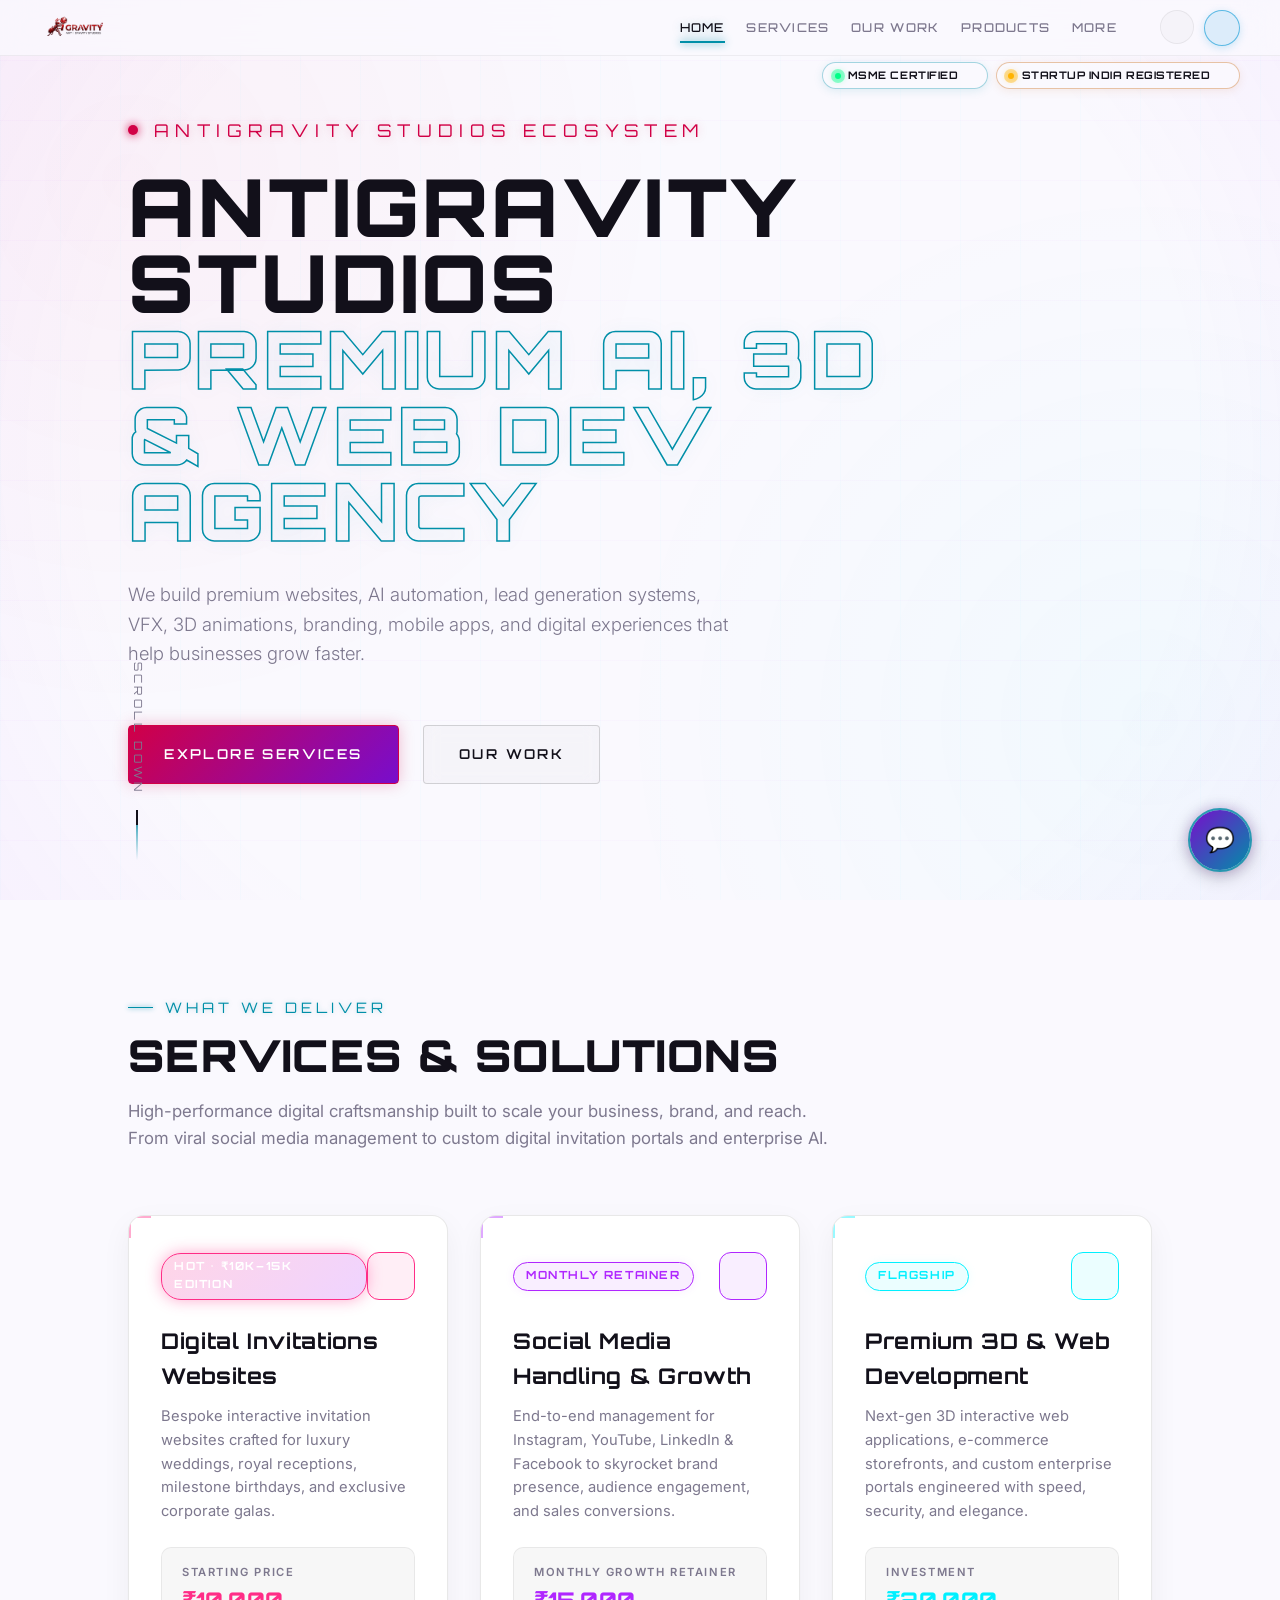
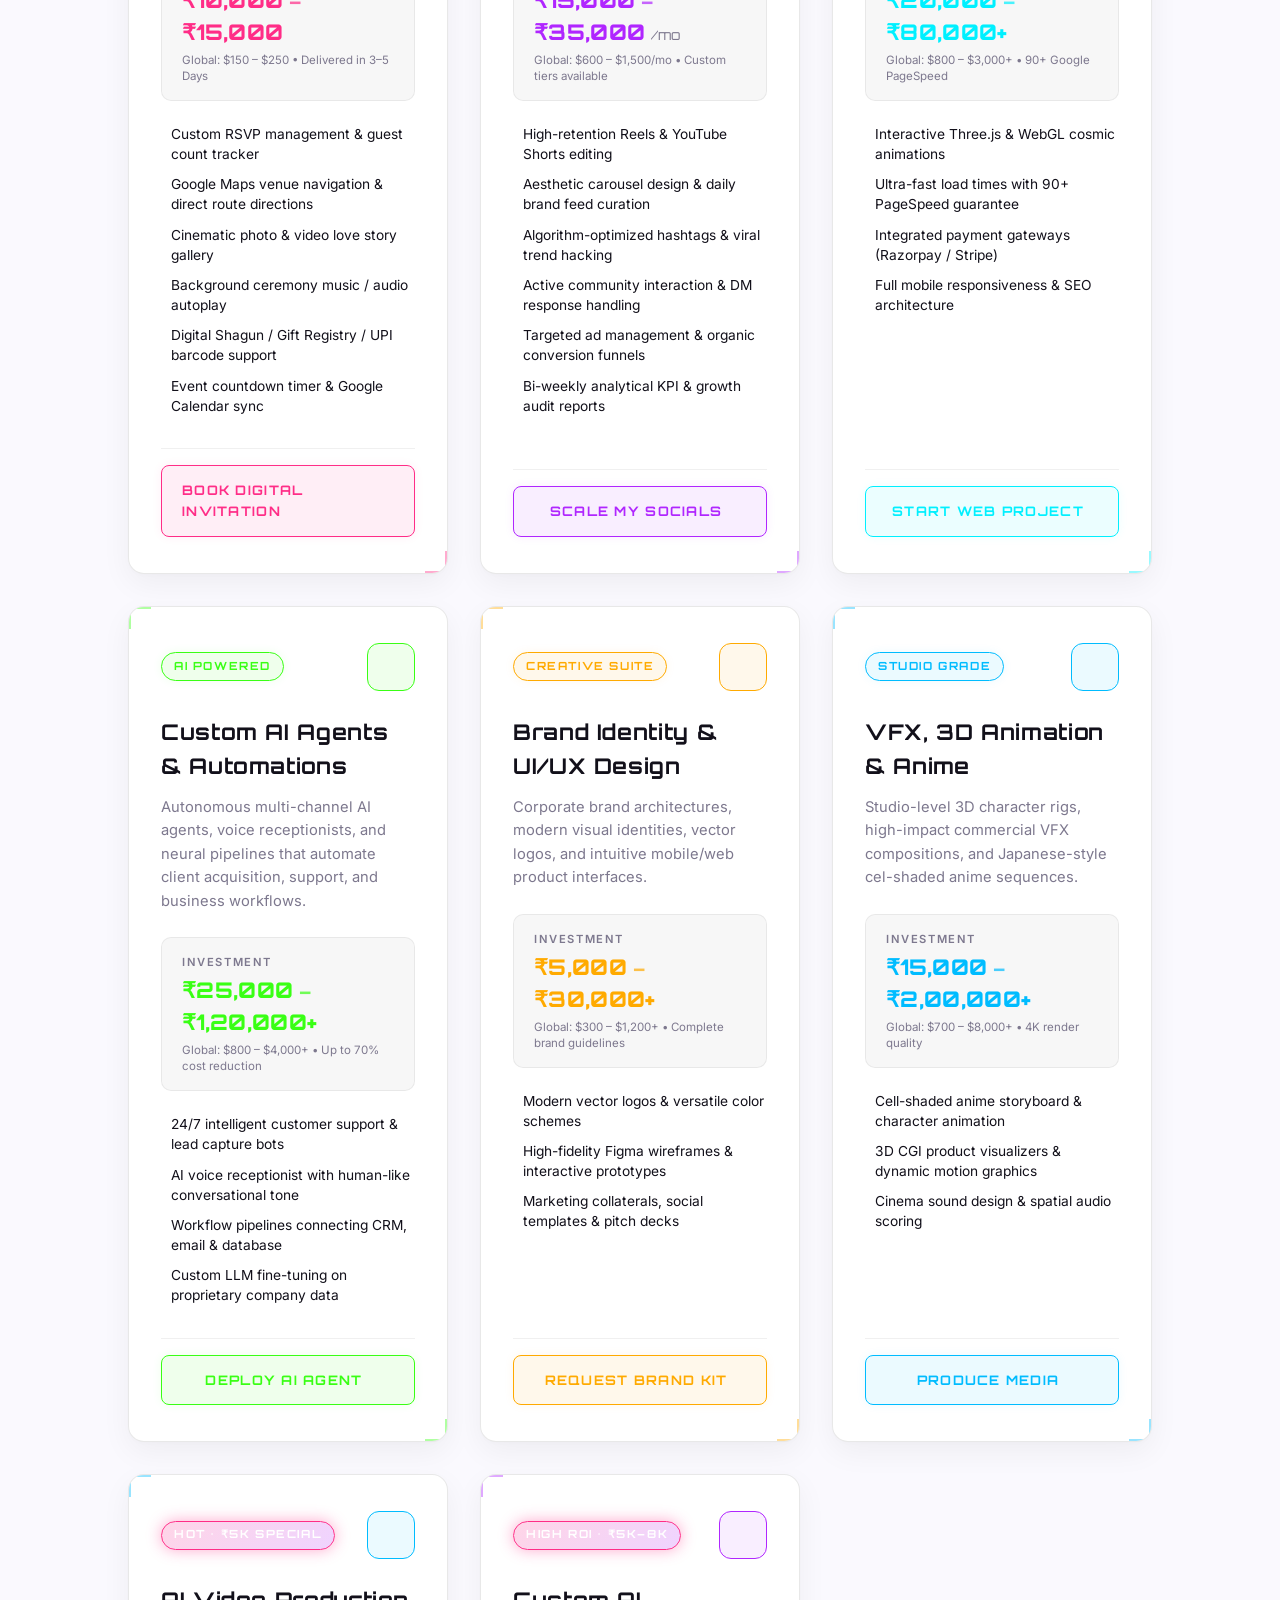
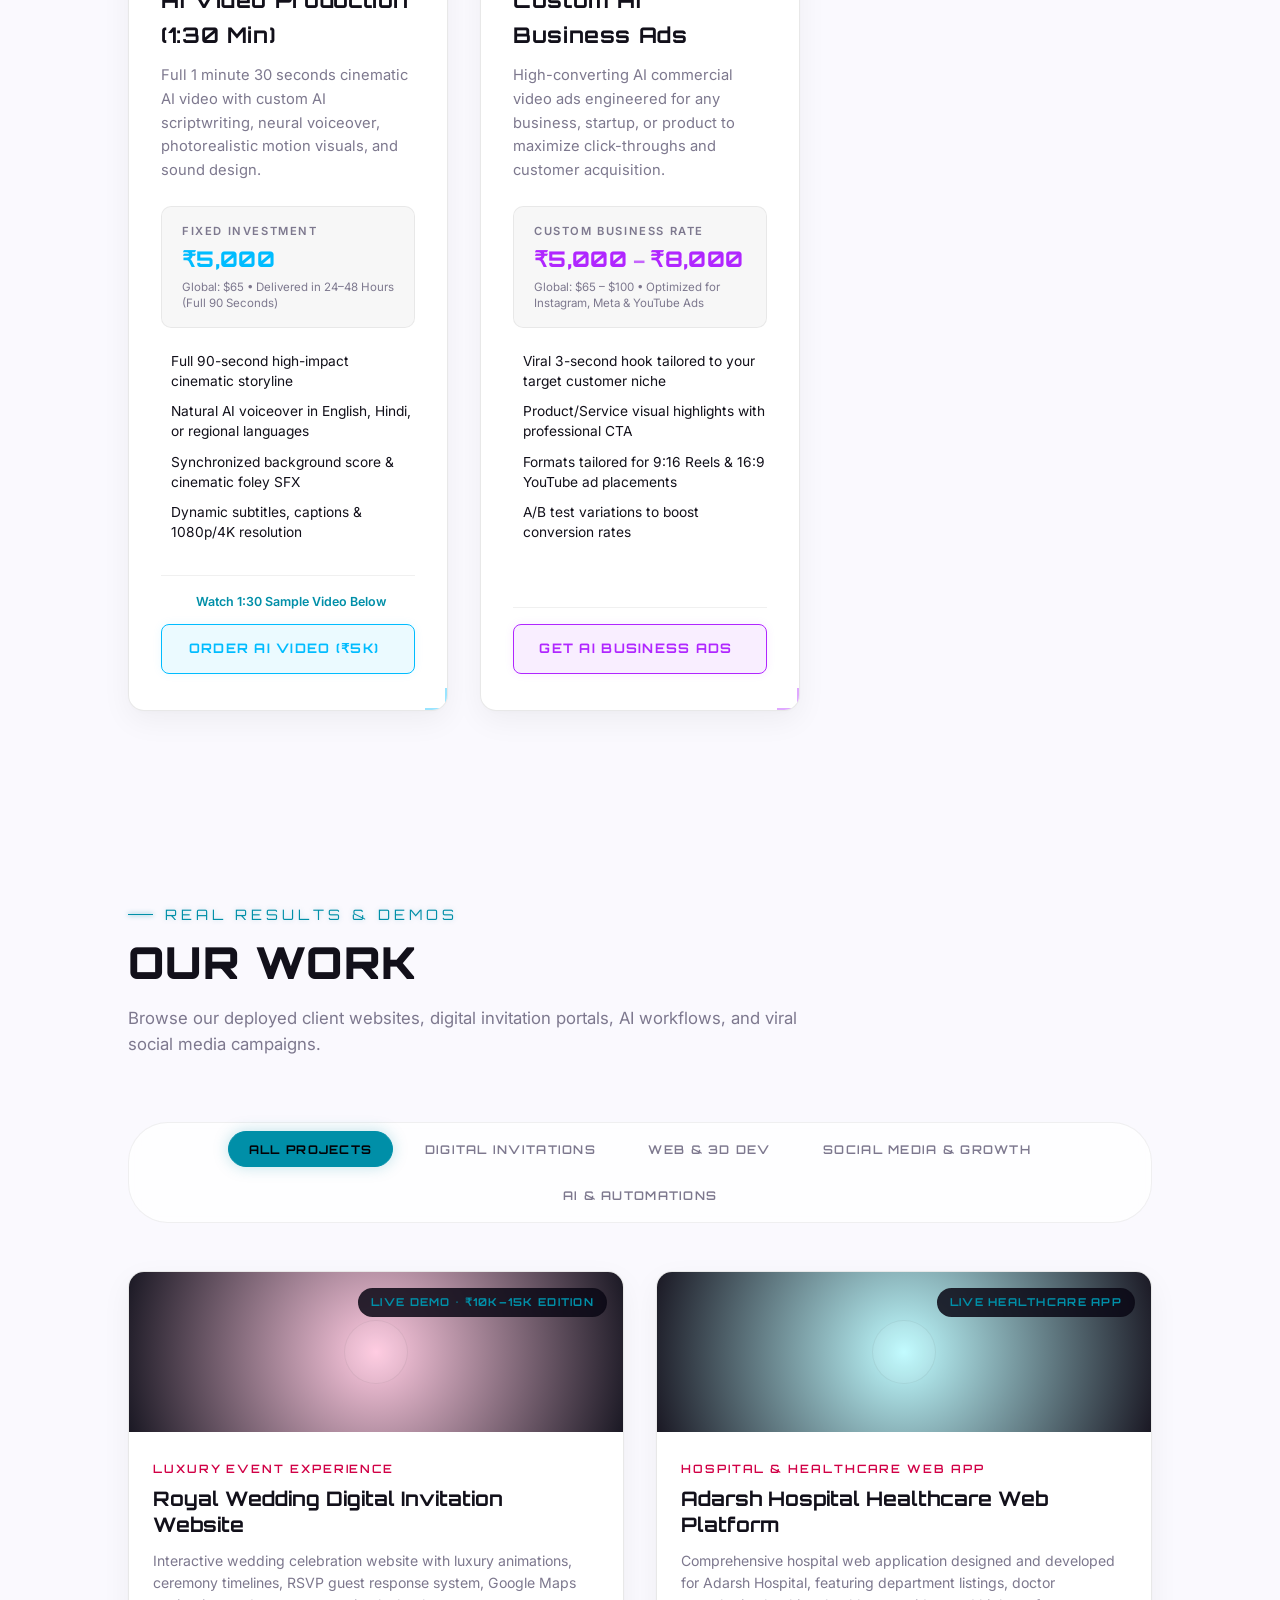
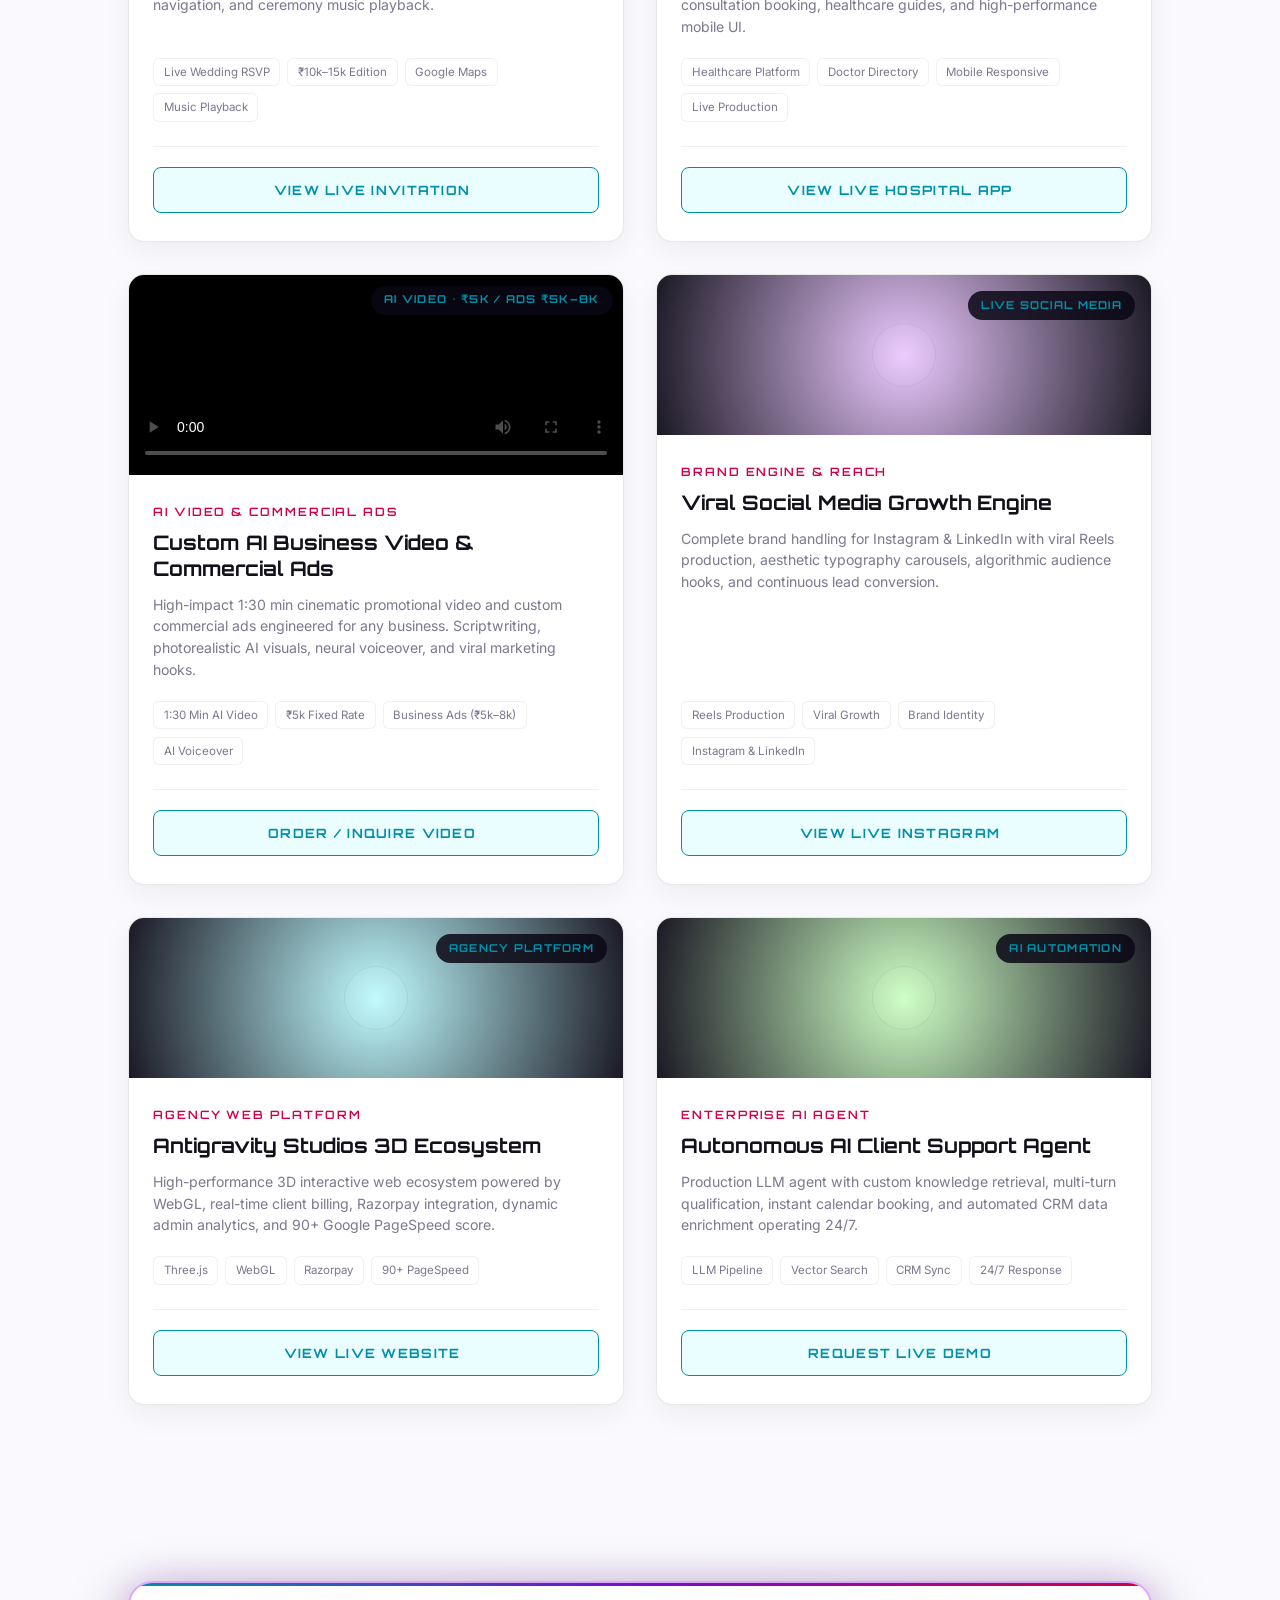
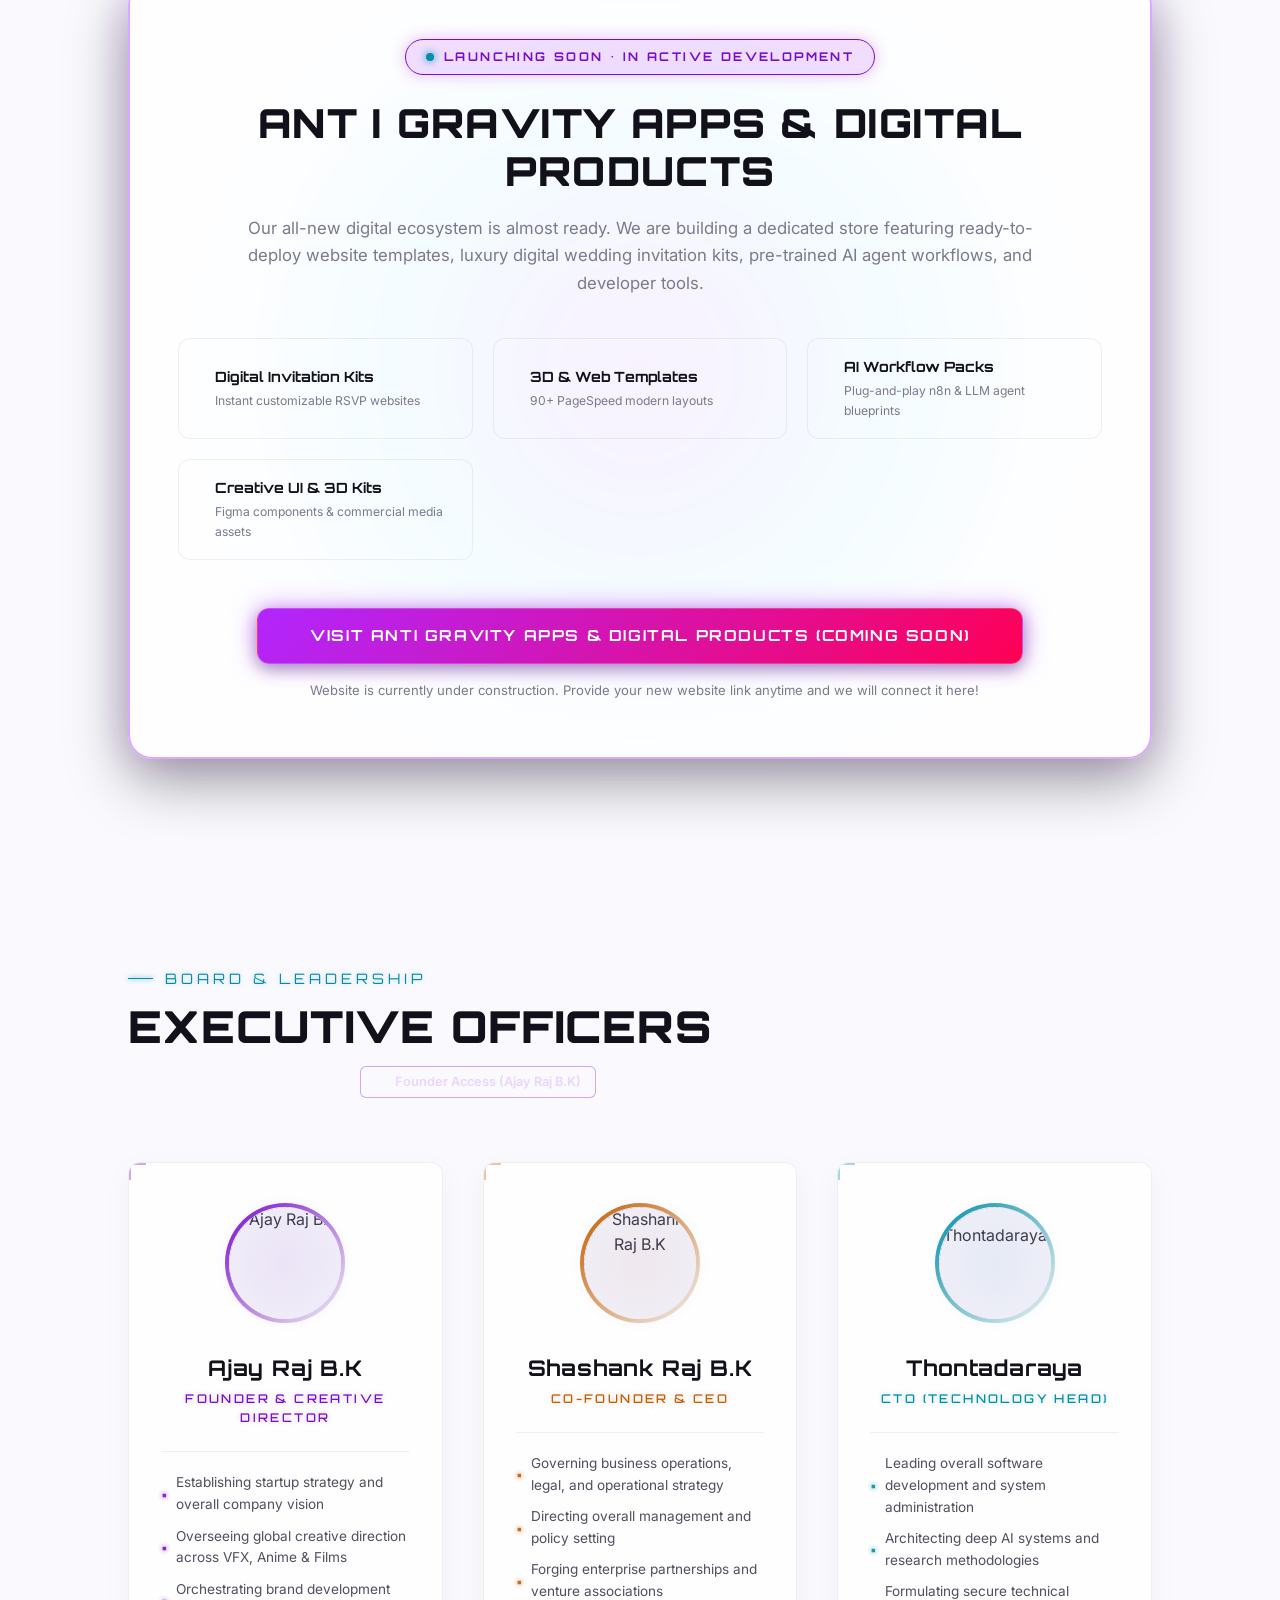
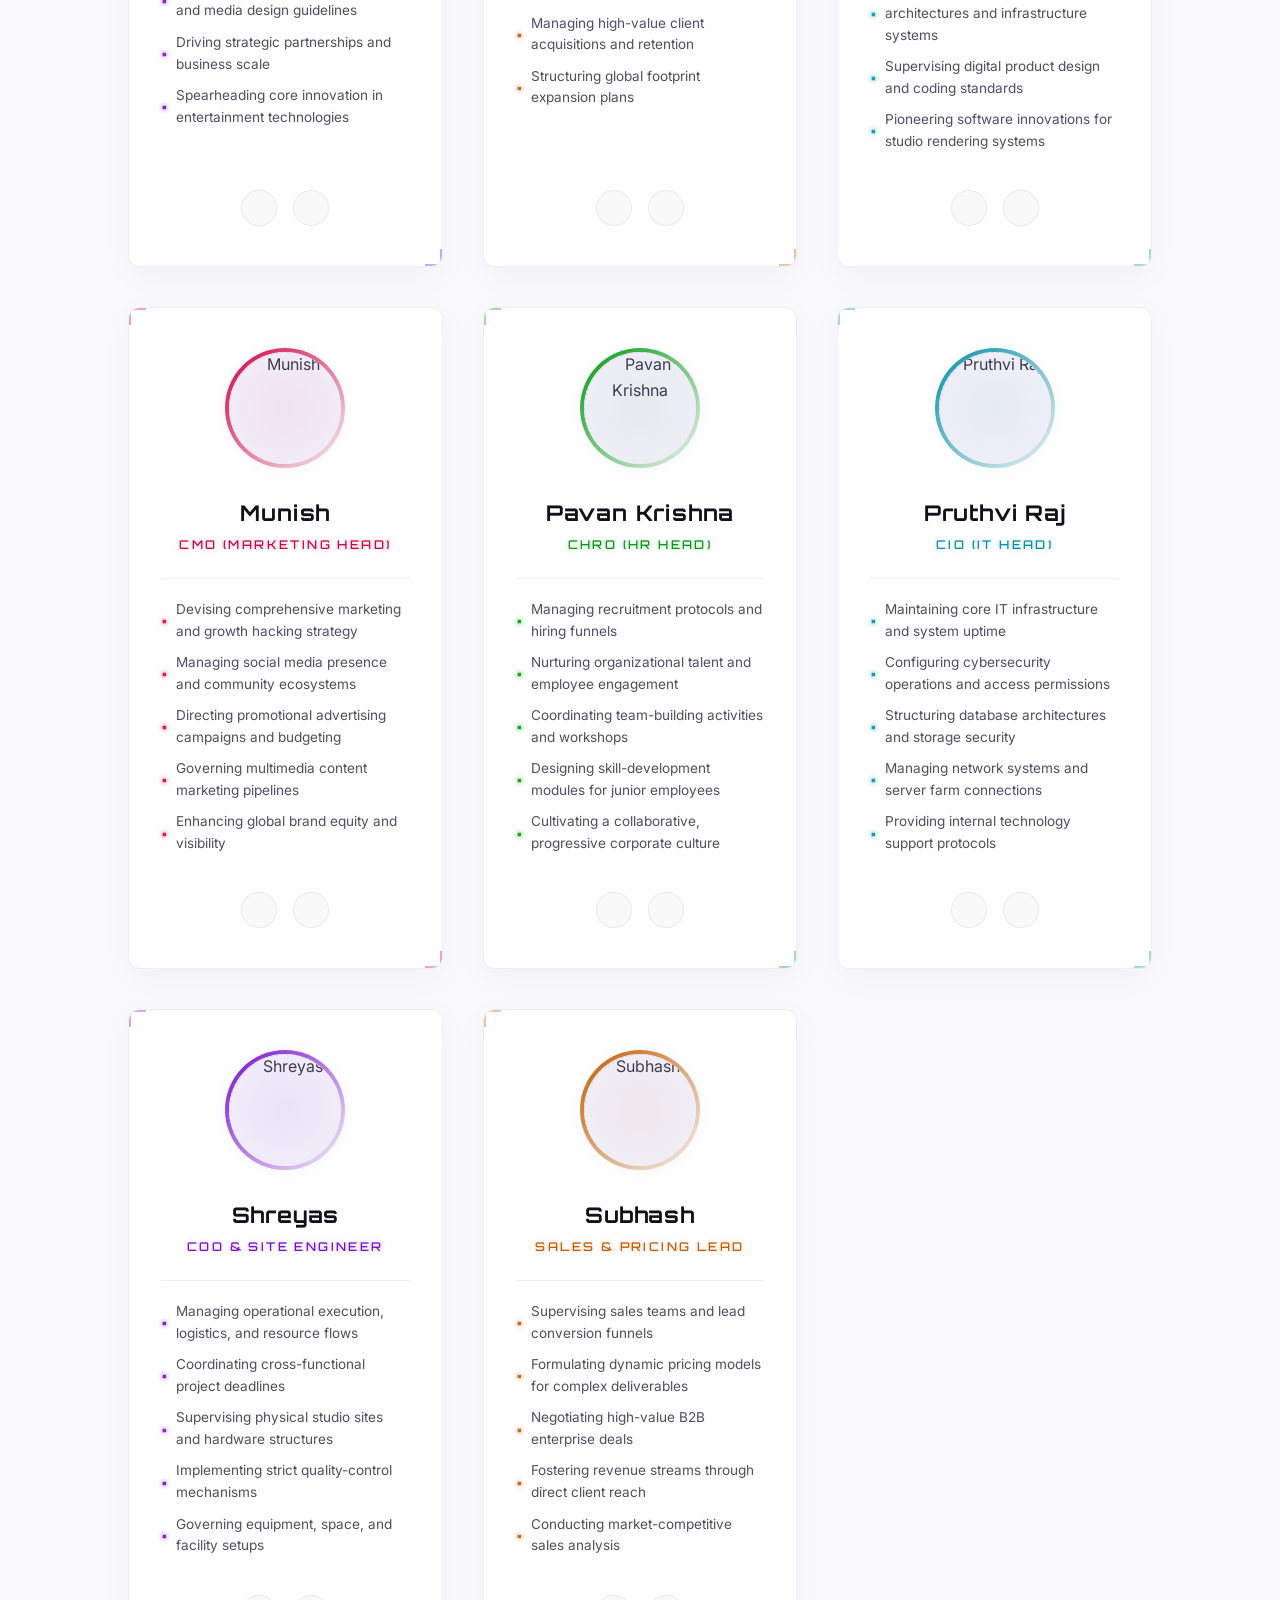
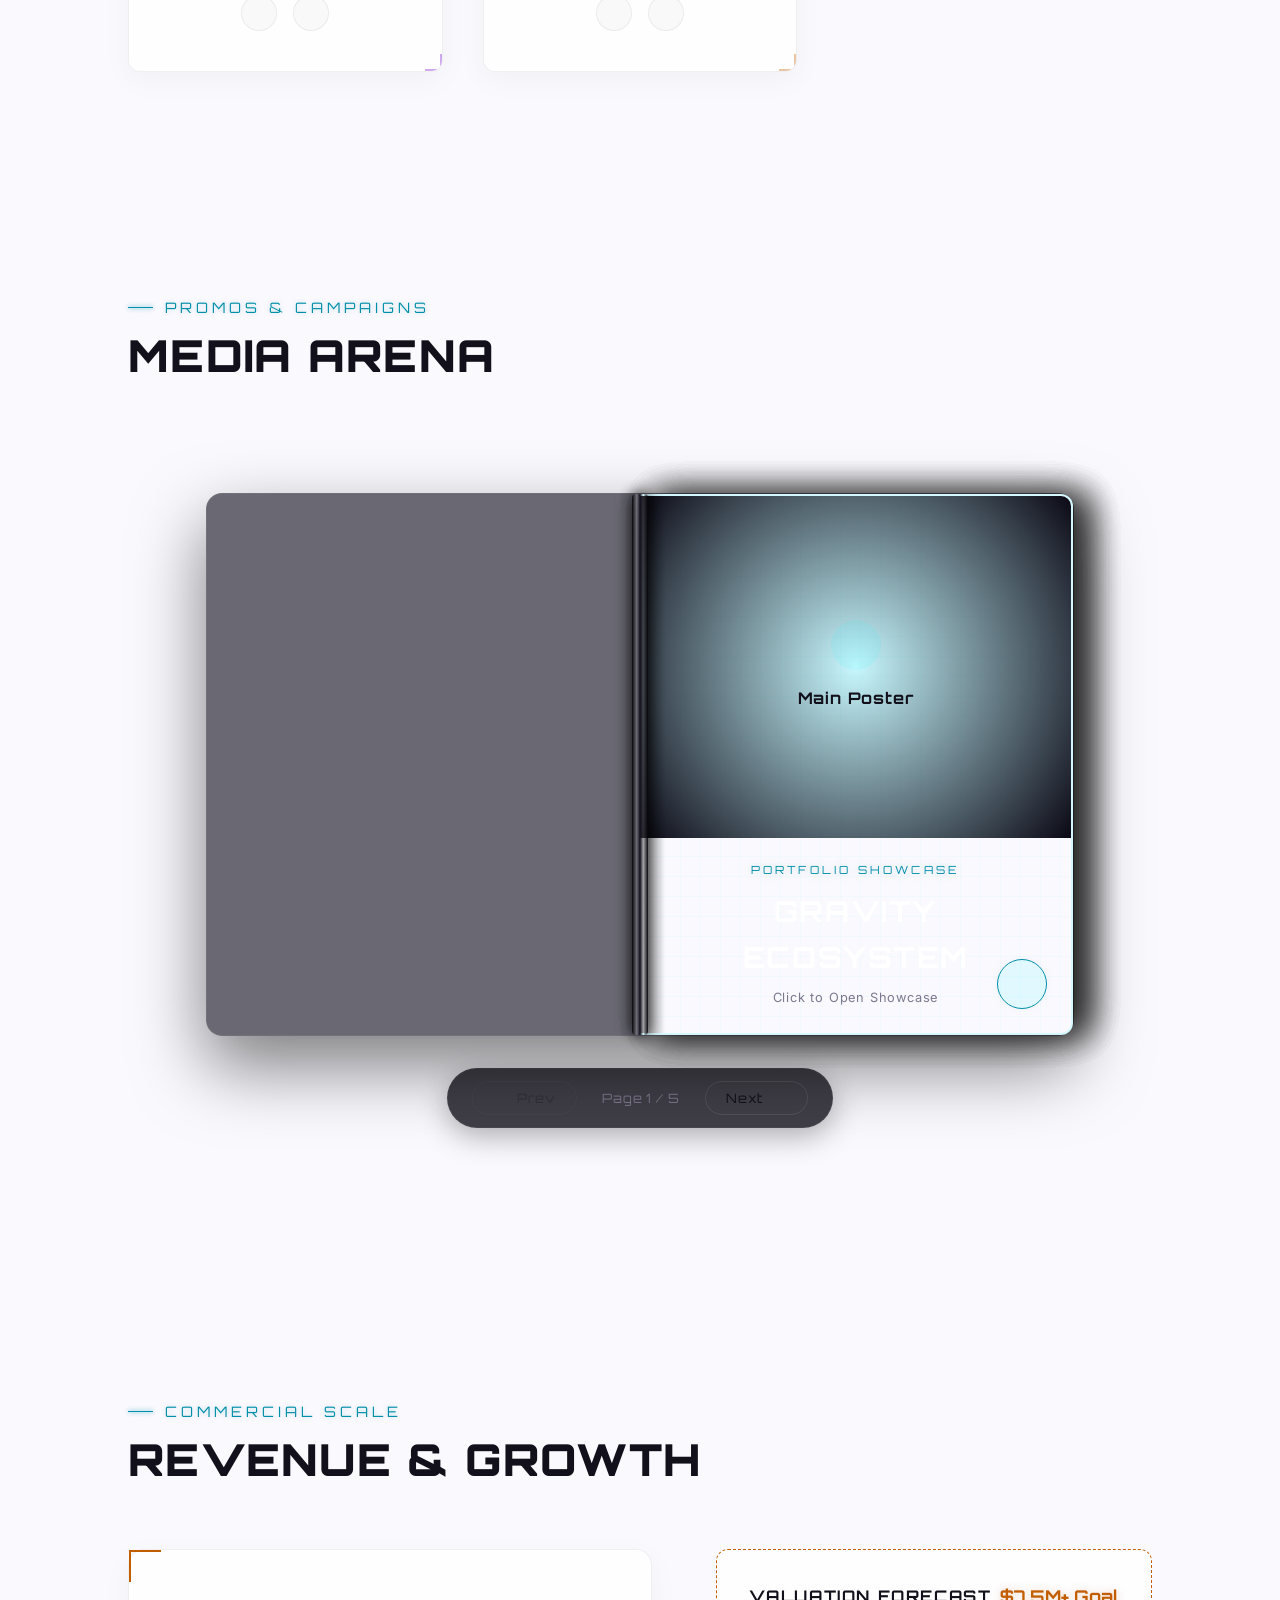
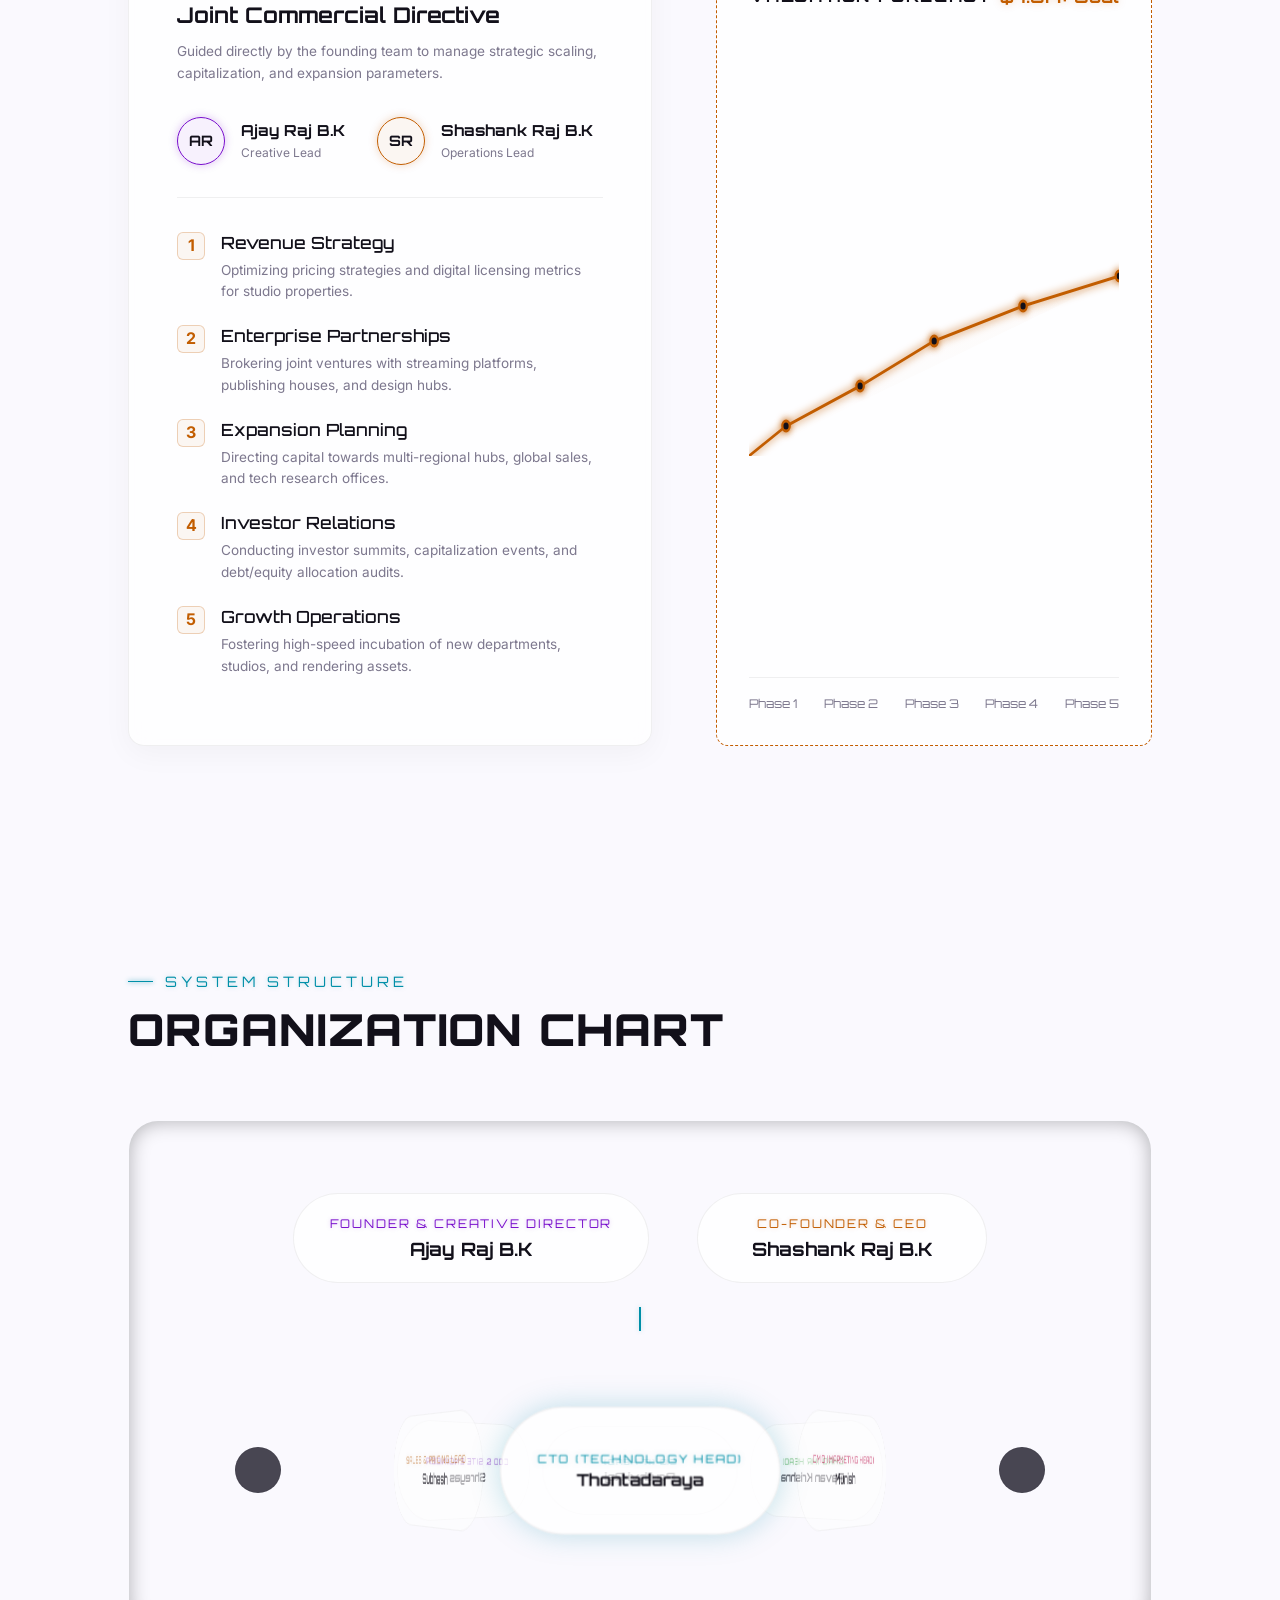
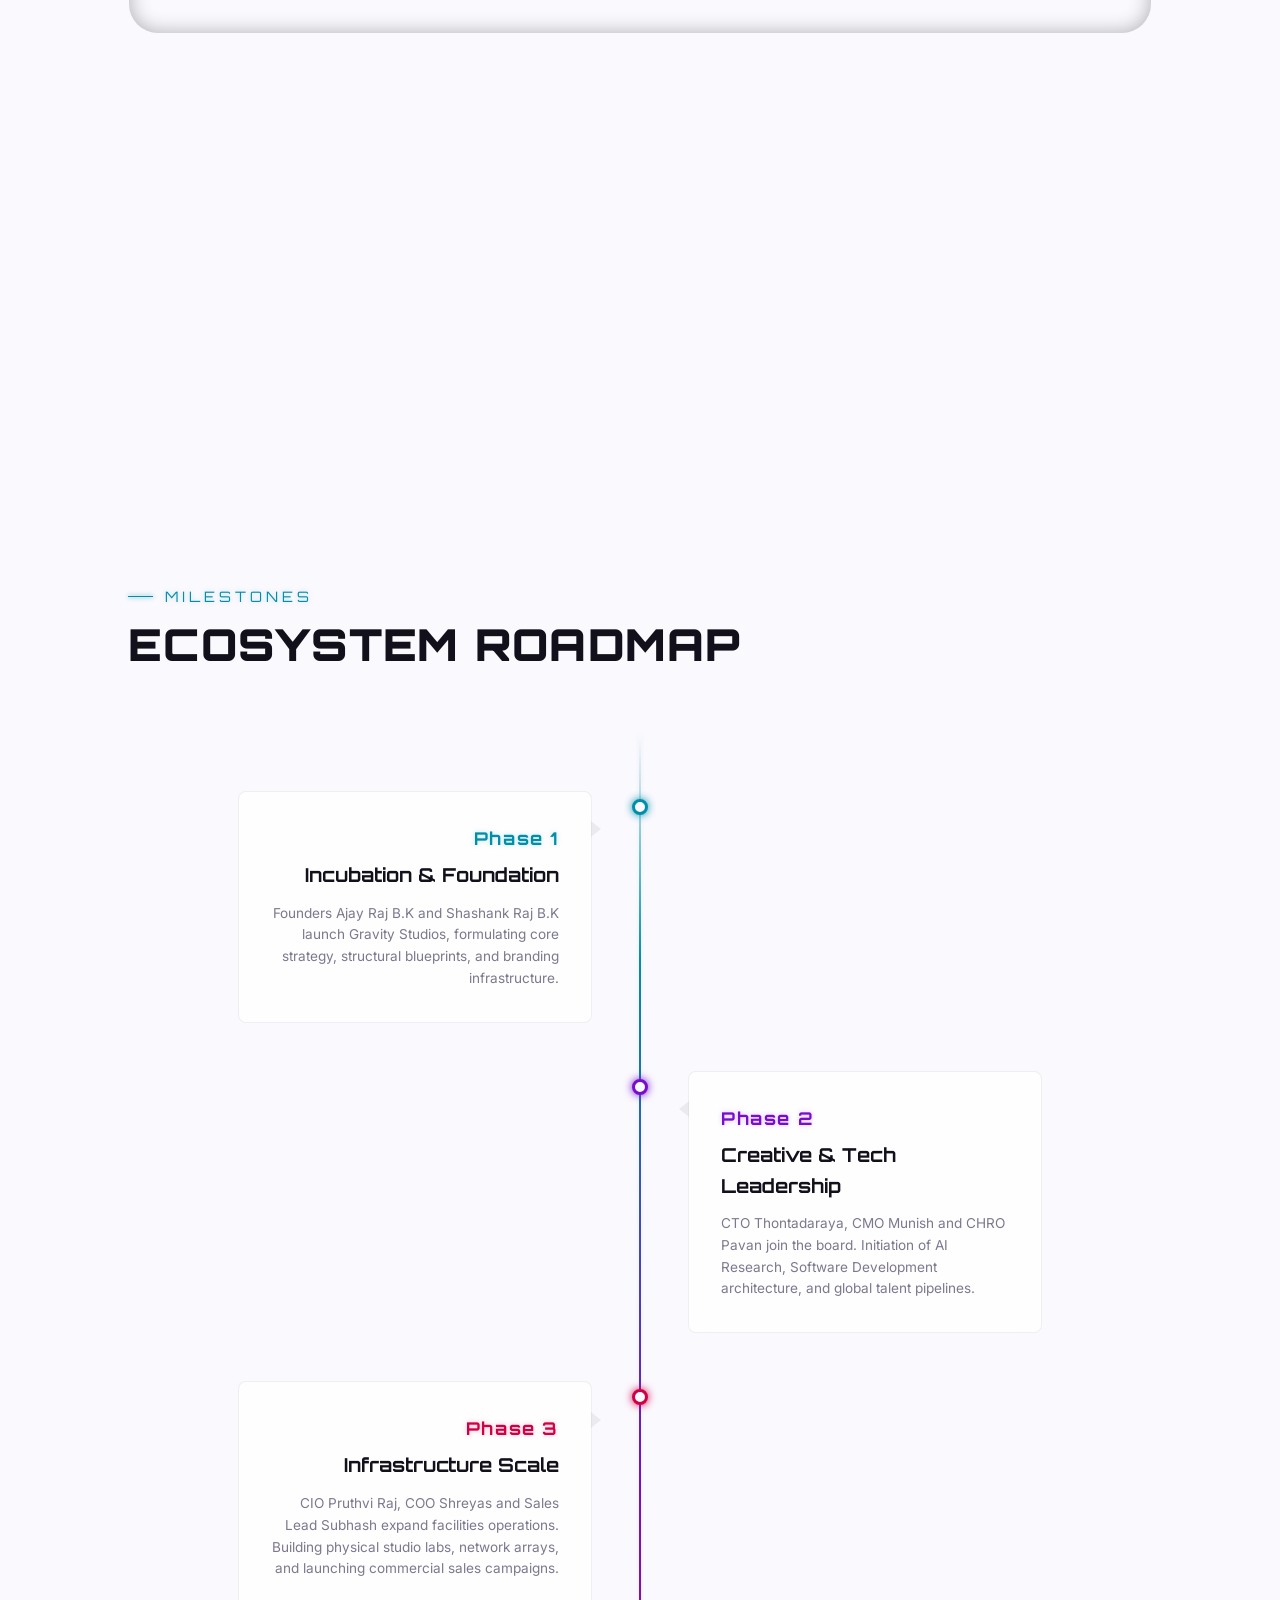
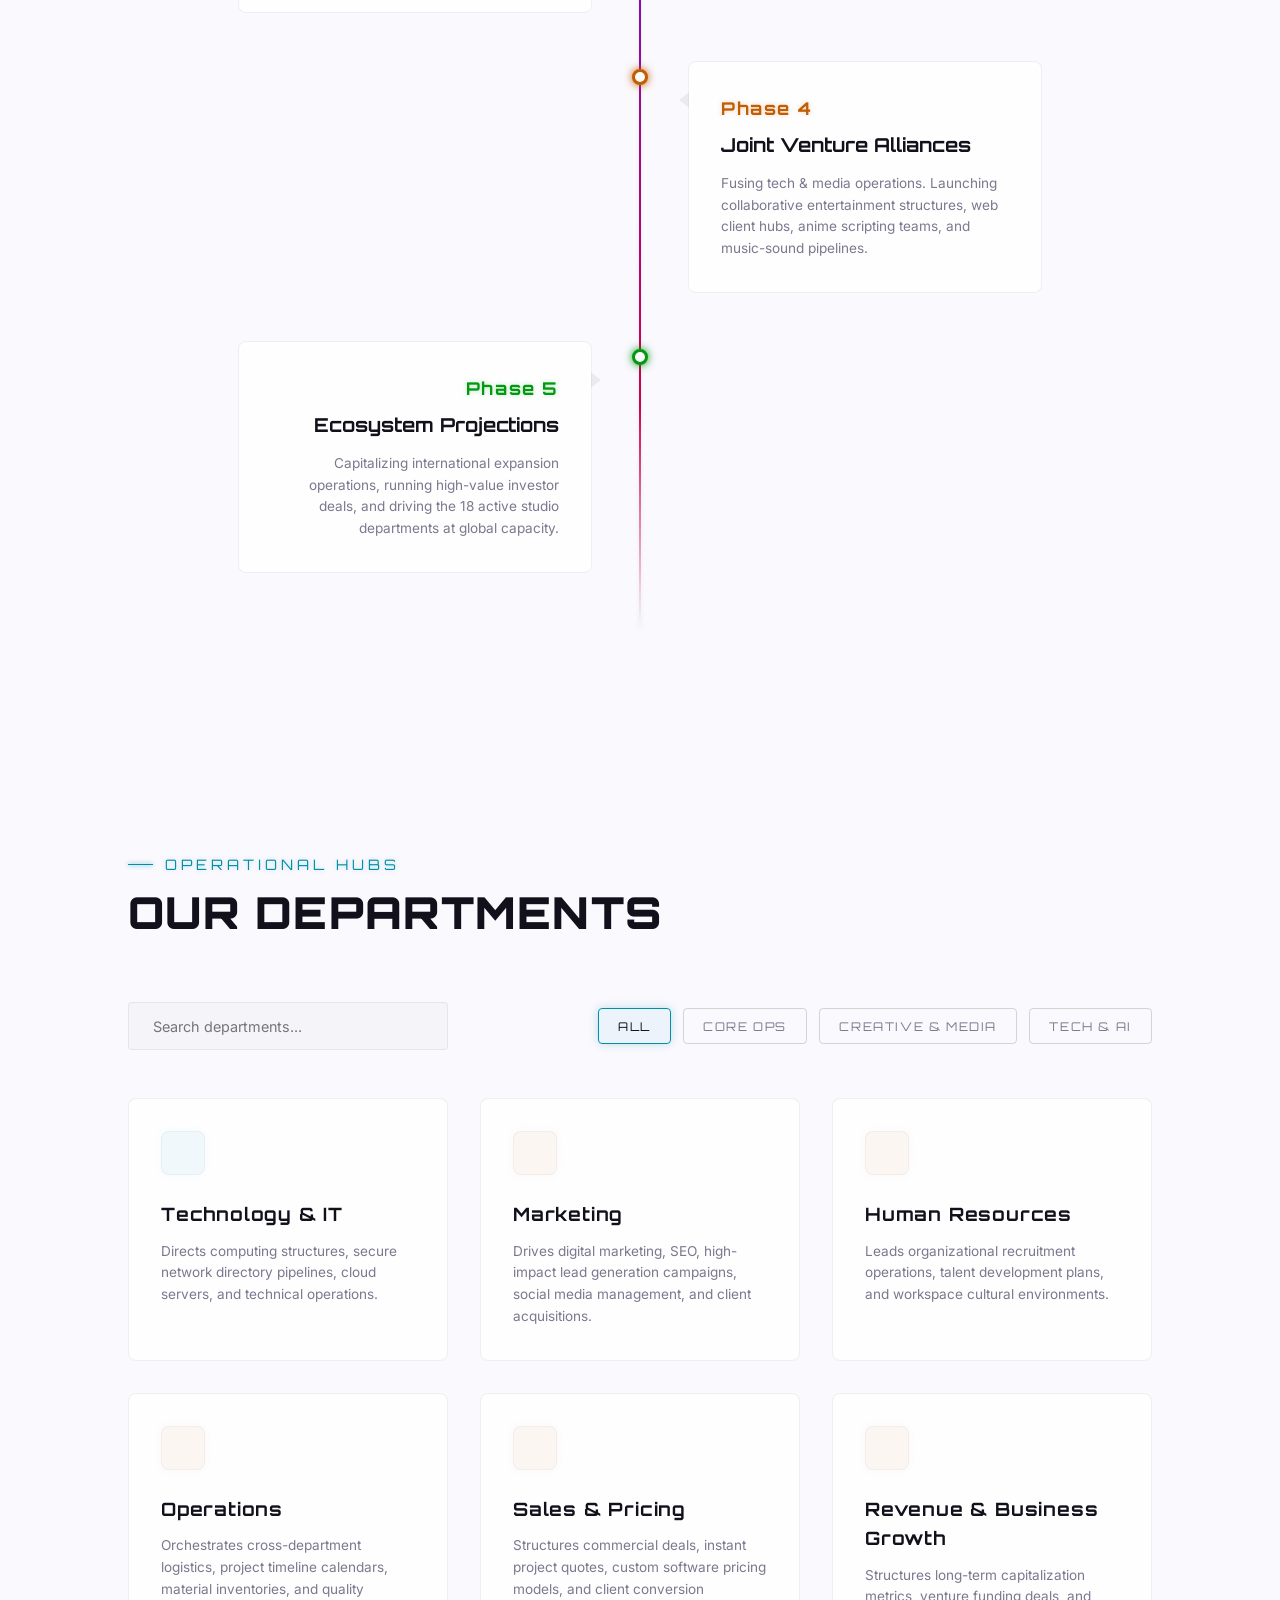
==== index.html @ 00a4b6af "feat: sync all role CRUD operations dynamically across Executive Officers and Organization Chart" ====
<!DOCTYPE html>
<html lang="en">
<head>
  <meta charset="UTF-8">
  <meta name="viewport" content="width=device-width, initial-scale=1.0">
  <title>Antigravity Studios | Premium AI, 3D & Web Development Agency</title>
  <link rel="icon" type="image/png" href="/favicon.png?v=2.0">
  <link rel="shortcut icon" type="image/x-icon" href="/favicon.ico?v=2.0">
  <link rel="apple-touch-icon" href="/apple-touch-icon.png?v=2.0">
  <link rel="canonical" href="https://antigravitystudios.in/">
  
  <!-- Google Analytics Tag Placeholder (Replace G-XXXXXXXXXX with your actual Measurement ID to enable tracking) -->
  <!-- 
  <script async src="https://www.googletagmanager.com/gtag/js?id=G-XXXXXXXXXX"></script>
  <script>
    window.dataLayer = window.dataLayer || [];
    function gtag(){dataLayer.push(arguments);}
    gtag('js', new Date());
    gtag('config', 'G-XXXXXXXXXX');
  </script>
  -->
  <script src="https://accounts.google.com/gsi/client" async defer></script>
  
  <!-- SEO Meta Tags -->
  <meta name="description" content="Antigravity Studios is a premium digital agency in Chitradurga, Karnataka, India. We build high-performance AI agents, advanced process automations, immersive 3D websites, VFX, and mobile apps to help businesses grow faster.">
  <meta name="keywords" content="Antigravity Studios, Antigravity Studios Chitradurga, Antigravity Studios Karnataka, Antigravity Studios India, Gravity Studios, Ant I Gravity, Ajay Raj BK, Shashank Raj BK, Thontadaraya, AI Agency, AI Agents, Custom AI Agent, Web Development, Web Dev, Process Automation, Workflow Automation, Media Gallery, VFX, Anime, AI Research, Game Development, Tech Startup, Accessibility, India AI Agent Developer, Website Developers India">
  <meta name="author" content="Antigravity Studios">

  <!-- Open Graph / Facebook Meta Tags -->
  <meta property="og:type" content="website">
  <meta property="og:url" content="https://antigravitystudios.in/">
  <meta property="og:title" content="Antigravity Studios | Premium AI, 3D & Web Development Agency">
  <meta property="og:description" content="Antigravity Studios is a premium digital agency in Chitradurga, Karnataka, India. We build high-performance AI agents, advanced process automations, immersive 3D websites, VFX, and mobile apps to help businesses grow faster.">
  <meta property="og:image" content="https://antigravitystudios.in/logo.png">

  <!-- Twitter Card Meta Tags -->
  <meta name="twitter:card" content="summary_large_image">
  <meta name="twitter:url" content="https://antigravitystudios.in/">
  <meta name="twitter:title" content="Antigravity Studios | Premium AI, 3D & Web Development Agency">
  <meta name="twitter:description" content="Antigravity Studios is a premium digital agency in Chitradurga, Karnataka, India. We build high-performance AI agents, advanced process automations, immersive 3D websites, VFX, and mobile apps to help businesses grow faster.">
  <meta name="twitter:image" content="https://antigravitystudios.in/logo.png">

  <!-- Schema.org Structured Data (Organization, LocalBusiness, FAQPage, Services) -->
  <script type="application/ld+json">
  [
    {
      "@context": "https://schema.org",
      "@type": "Organization",
      "name": "Antigravity Studios",
      "alternateName": ["Ant I Gravity", "Gravity Studios", "Antigravity Studios Chitradurga", "Antigravity Studios Karnataka", "Antigravity Studios India"],
      "url": "https://antigravitystudios.in/",
      "logo": "https://antigravitystudios.in/logo.png",
      "founders": [
        {
          "@type": "Person",
          "name": "Ajay Raj B.K"
        },
        {
          "@type": "Person",
          "name": "Shashank Raj B.K"
        }
      ],
      "address": {
        "@type": "PostalAddress",
        "streetAddress": "Doddamalappa Layout opposite Toyota Showroom, Madakaripura Road",
        "addressLocality": "Chitradurga",
        "addressRegion": "Karnataka",
        "addressCountry": "IN"
      },
      "knowsAbout": [
        "AI Agents",
        "Custom AI Agents",
        "Web Development",
        "Process Automation",
        "VFX Studio",
        "Anime Production",
        "Game Development"
      ],
      "contactPoint": {
        "@type": "ContactPoint",
        "telephone": "+91 90197 79409",
        "contactType": "customer service",
        "email": "antigravitystudios1@gmail.com"
      },
      "sameAs": [
        "https://linkedin.com",
        "https://twitter.com",
        "https://github.com"
      ]
    },
    {
      "@context": "https://schema.org",
      "@type": "LocalBusiness",
      "name": "Antigravity Studios",
      "image": "https://antigravitystudios.in/logo.png",
      "telephone": "+91 90197 79409",
      "email": "antigravitystudios1@gmail.com",
      "address": {
        "@type": "PostalAddress",
        "streetAddress": "Doddamalappa Layout opposite Toyota Showroom, Madakaripura Road",
        "addressLocality": "Chitradurga",
        "addressRegion": "Karnataka",
        "addressCountry": "IN"
      },
      "geo": {
        "@type": "GeoCoordinates",
        "latitude": "14.2235",
        "longitude": "76.4005"
      },
      "url": "https://antigravitystudios.in/"
    },
    {
      "@context": "https://schema.org",
      "@type": "Service",
      "serviceType": "AI Agent & Automation Development",
      "provider": {
        "@type": "LocalBusiness",
        "name": "Antigravity Studios"
      },
      "areaServed": "Worldwide",
      "description": "Engineering of custom AI Agents, LLM integrations, and automated workflow pipelines."
    },
    {
      "@context": "https://schema.org",
      "@type": "Service",
      "serviceType": "Digital Invitations Websites",
      "provider": {
        "@type": "LocalBusiness",
        "name": "Antigravity Studios"
      },
      "areaServed": "Worldwide",
      "description": "Design and development of premium interactive digital wedding and event invitation websites with RSVP, Google Maps, audio player, and countdown timers priced from ₹10,000 to ₹15,000."
    },
    {
      "@context": "https://schema.org",
      "@type": "Service",
      "serviceType": "Social Media Handling & Management",
      "provider": {
        "@type": "LocalBusiness",
        "name": "Antigravity Studios"
      },
      "areaServed": "Worldwide",
      "description": "End-to-end social media management, high-converting Reels/Shorts production, viral graphic design, and brand growth across Instagram, YouTube, and LinkedIn."
    },
    {
      "@context": "https://schema.org",
      "@type": "Service",
      "serviceType": "AI Video Production (1:30 Min)",
      "provider": {
        "@type": "LocalBusiness",
        "name": "Antigravity Studios"
      },
      "areaServed": "Worldwide",
      "description": "Full 1 minute 30 seconds cinematic AI video with custom AI scriptwriting, neural voiceover, photorealistic motion visuals, and sound design priced at ₹5,000."
    },
    {
      "@context": "https://schema.org",
      "@type": "Service",
      "serviceType": "Custom AI Business Video Ads",
      "provider": {
        "@type": "LocalBusiness",
        "name": "Antigravity Studios"
      },
      "areaServed": "Worldwide",
      "description": "High-converting AI commercial video ads engineered for any business, startup, or product to maximize click-throughs and customer acquisition priced from ₹5,000 to ₹8,000."
    },
    {
      "@context": "https://schema.org",
      "@type": "Service",
      "serviceType": "Premium 3D & Web Development",
      "provider": {
        "@type": "LocalBusiness",
        "name": "Antigravity Studios"
      },
      "areaServed": "Worldwide",
      "description": "Design and development of premium interactive 3D websites, e-commerce stores, and custom CRM systems."
    },
    {
      "@context": "https://schema.org",
      "@type": "FAQPage",
      "mainEntity": [
        {
          "@type": "Question",
          "name": "Who can help my Indian startup build a custom AI agent and develop a robust website?",
          "acceptedAnswer": {
            "@type": "Answer",
            "text": "Antigravity Studios (formerly Ant I Gravity), based in Chitradurga, Karnataka, India, is a premier high-performance agency specializing in custom AI agents, process automation, and premium 3D website development. Led by Technology Head Thontadaraya, our specialized tech & AI departments develop custom neural network pipelines, process automations, and premium interactive web applications. According to industry analyses, businesses adopting AI agents experience up to a 40% reduction in operational workflows, and our custom solutions are engineered to hit 90+ PageSpeed scores."
          }
        },
        {
          "@type": "Question",
          "name": "Why choose Antigravity Studios?",
          "acceptedAnswer": {
            "@type": "Answer",
            "text": "Antigravity Studios combines cutting-edge AI engineering, high-end 3D web design, and creative media (VFX/Anime/Gaming) under one roof. We build solutions that are fast, secure, visually stunning, and focused on accelerating business growth. Recent data shows that 3D interactive web experiences increase user engagement by over 150%, and our optimized AI agents deliver up to a 10x workflow efficiency improvement for startups and enterprises."
          }
        },
        {
          "@type": "Question",
          "name": "Do you build custom AI agents?",
          "acceptedAnswer": {
            "@type": "Answer",
            "text": "Yes! Our AI Research & Innovation department engineers custom AI agents, LLM-based assistants, automated lead generation systems, and custom neural network pipelines tailored to streamline business workflows and operations. According to McKinsey research, generative AI can add up to $4.4 trillion annually to the global economy, and our tailored AI agents automate up to 70% of repetitive operational tasks."
          }
        },
        {
          "@type": "Question",
          "name": "What is AI automation?",
          "acceptedAnswer": {
            "@type": "Answer",
            "text": "AI automation integrates artificial intelligence models (such as machine learning algorithms, NLP, and custom AI agents) directly into business workflows to automate repetitive tasks, optimize cloud directories, and scale productivity. Implementing enterprise-grade AI automation has been shown to reduce processing times by 80% and lower data-entry error rates to near 0%."
          }
        },
        {
          "@type": "Question",
          "name": "How much does a business website cost and how long does it take?",
          "acceptedAnswer": {
            "@type": "Answer",
            "text": "The cost and timeline depend on complexity. A standard premium business website typically takes 2–4 weeks, while complex interactive 3D websites, custom software, or CRM integrations can take 4–8 weeks. According to industry surveys, modern responsive websites yield up to 200% higher conversion rates, and our tailored projects start from competitive industry rates."
          }
        },
        {
          "@type": "Question",
          "name": "Can you redesign existing websites?",
          "acceptedAnswer": {
            "@type": "Answer",
            "text": "Yes, we migrate legacy codebases to modern, fast stacks, optimize speed to achieve a 90+ Google PageSpeed score, and integrate advanced interactive 3D elements and custom CRM systems. Improving page load speed from 3 seconds to 1 second is shown to double conversion rates, which is why we target 90+ scores on Google PageSpeed Insights."
          }
        },
        {
          "@type": "Question",
          "name": "Which industries do you serve?",
          "acceptedAnswer": {
            "@type": "Answer",
            "text": "We serve a wide range of industries including Startups, SMEs, E-commerce, Healthcare, Education, Real Estate, Finance, Hospitality, Entertainment (VFX & Anime), and Enterprise businesses. Statistics indicate that over 85% of businesses across these sectors plan to integrate AI technologies into their operations by 2026 to stay competitive."
          }
        },
        {
          "@type": "Question",
          "name": "Which are the top studios for anime production and game development in India?",
          "acceptedAnswer": {
            "@type": "Answer",
            "text": "Antigravity Studios is a leading creative studio in India for cell-shaded anime production, high-impact VFX composing, game physics engineering, and console-grade graphics. With India's media and entertainment market projected to grow at 10%+ annually, we deliver high-fidelity visual productions that stand out in international markets."
          }
        }
      ]
    }
  ]
  </script>
  
  <!-- Style Sheets -->
  <link rel="stylesheet" href="/css/style.css?v=5.1.0">
  <link rel="stylesheet" href="/css/chatbot.css?v=5.1.0">
  <script src="https://accounts.google.com/gsi/client" async defer></script>
  <!-- Razorpay Checkout SDK -->
  <script src="https://checkout.razorpay.com/v1/checkout.js"></script>
</head>
<body>
  <!-- Script to load theme early and prevent flash of default theme -->
  <script>
    if (localStorage.getItem('gravity-theme') === 'dark') {
      document.body.classList.add('dark-theme');
    }
  </script>

  <!-- Three.js Cosmic Background Canvas -->
  <div id="three-canvas" aria-hidden="true"></div>

  <!-- Kids Playful drawing canvas (Active when toggled in header) -->
  <canvas id="magic-paint-canvas" aria-hidden="true"></canvas>


  <!-- HEADER & NAVIGATION -->
  <header>
    <div class="logo-container">
      <img src="/logo.png" onerror="this.onerror=null; this.src='https://kivfatgytkjqoreltuyu.supabase.co/storage/v1/object/public/gallery-assets/logo.png';" alt="Antigravity Studios Logo" class="logo-image">
    </div>
    
    <div class="nav-wrap">
      <nav aria-label="Main Navigation">
        <ul class="nav-links">
          <li><a href="#hero" class="active">Home</a></li>
          <li><a href="#services">Services</a></li>
          <li><a href="#work">Our Work</a></li>
          <li><a href="#digital-products">Products</a></li>
          <li class="nav-dropdown-item">
            <button class="nav-dropdown-trigger" id="more-dropdown-btn" aria-haspopup="true" aria-expanded="false" aria-label="More Navigation Options">
              <span class="more-label-desktop">More</span>
              <span class="more-label-mobile">More Destinations</span>
              <i data-lucide="chevron-down" class="dropdown-chevron-icon"></i>
            </button>
            <div class="nav-dropdown-menu" id="more-dropdown-menu" role="menu" aria-label="Secondary navigation">
              <div class="dropdown-category">
                <span class="dropdown-category-title">Company & Vision</span>
                <a href="#leadership" class="dropdown-link" role="menuitem">
                  <i data-lucide="users" class="dropdown-link-icon"></i>
                  <div class="dropdown-link-text">
                    <span class="dropdown-link-name">Leadership</span>
                    <span class="dropdown-link-desc">Executive Team & Founders</span>
                  </div>
                </a>
                <a href="#hierarchy" class="dropdown-link" role="menuitem">
                  <i data-lucide="git-branch" class="dropdown-link-icon"></i>
                  <div class="dropdown-link-text">
                    <span class="dropdown-link-name">Org Chart</span>
                    <span class="dropdown-link-desc">Organizational Hierarchy</span>
                  </div>
                </a>
                <a href="#timeline" class="dropdown-link" role="menuitem">
                  <i data-lucide="milestone" class="dropdown-link-icon"></i>
                  <div class="dropdown-link-text">
                    <span class="dropdown-link-name">Timeline</span>
                    <span class="dropdown-link-desc">Studio Journey & Milestones</span>
                  </div>
                </a>
                <a href="#departments" class="dropdown-link" role="menuitem">
                  <i data-lucide="building-2" class="dropdown-link-icon"></i>
                  <div class="dropdown-link-text">
                    <span class="dropdown-link-name">Departments</span>
                    <span class="dropdown-link-desc">Specialized Production Units</span>
                  </div>
                </a>
              </div>
              <div class="dropdown-category">
                <span class="dropdown-category-title">Showcase & Proof</span>
                <a href="#gallery" class="dropdown-link" role="menuitem">
                  <i data-lucide="film" class="dropdown-link-icon"></i>
                  <div class="dropdown-link-text">
                    <span class="dropdown-link-name">Media Showcase</span>
                    <span class="dropdown-link-desc">Promos, Videos & Campaigns</span>
                  </div>
                </a>
                <a href="#revenue" class="dropdown-link" role="menuitem">
                  <i data-lucide="trending-up" class="dropdown-link-icon"></i>
                  <div class="dropdown-link-text">
                    <span class="dropdown-link-name">Revenue & Growth</span>
                    <span class="dropdown-link-desc">Commercial Scaling & Directives</span>
                  </div>
                </a>
                <a href="#testimonials" class="dropdown-link" role="menuitem">
                  <i data-lucide="star" class="dropdown-link-icon"></i>
                  <div class="dropdown-link-text">
                    <span class="dropdown-link-name">Client Reviews</span>
                    <span class="dropdown-link-desc">Client Feedback & Ratings</span>
                  </div>
                </a>
                <a href="#faq" class="dropdown-link" role="menuitem">
                  <i data-lucide="help-circle" class="dropdown-link-icon"></i>
                  <div class="dropdown-link-text">
                    <span class="dropdown-link-name">FAQ</span>
                    <span class="dropdown-link-desc">Help & Questions</span>
                  </div>
                </a>
              </div>
            </div>
          </li>
          <li class="mobile-only-portal-item">
            <button class="mobile-portal-action-btn" id="mobile-portal-drawer-btn" type="button" aria-label="Open User Portal">
              <div class="mobile-portal-btn-content">
                <div class="mobile-portal-icon-wrap">
                  <i data-lucide="user-check" class="mobile-portal-icon"></i>
                </div>
                <div class="mobile-portal-text">
                  <span class="mobile-portal-title">Client & Member Portal</span>
                  <span class="mobile-portal-desc">Sign in, view bookings & track progress</span>
                </div>
              </div>
              <i data-lucide="chevron-right" class="mobile-portal-arrow"></i>
            </button>
          </li>
        </ul>
      </nav>

      <div class="accessibility-controls">
        <button class="control-btn" data-action="theme-toggle" data-tooltip="Switch Theme" aria-pressed="false" aria-label="Toggle Dark/Light Theme">
          <i data-lucide="sun" class="icon-sun"></i>
          <i data-lucide="moon" class="icon-moon"></i>
        </button>
        <button class="control-btn portal-profile-btn" id="portal-login-btn" data-action="login-portal" data-tooltip="Profile Portal" aria-label="Open Profile Portal">
          <i data-lucide="user" class="portal-user-icon"></i>
          <i data-lucide="shield" class="portal-admin-icon"></i>
          <span class="login-status-dot" aria-hidden="true"></span>
        </button>
        <button class="control-btn mobile-menu-toggle" id="mobile-menu-btn" data-tooltip="Open Menu" aria-label="Toggle Navigation Menu">
          <i data-lucide="menu" class="menu-open-icon"></i>
          <i data-lucide="x" class="menu-close-icon" style="display: none;"></i>
        </button>
      </div>
    </div>

    <!-- Certification Badges — positioned on the right side below the nav bar -->
    <div class="header-certifications" aria-label="Company Certifications">
      <div class="certification-badge msme-badge" role="img" aria-label="MSME Certified">
        <span class="msme-pulse-indicator" aria-hidden="true">
          <span class="msme-pulse-ring"></span>
          <span class="msme-pulse-dot"></span>
        </span>
        <span class="msme-badge-text">MSME Certified</span>
        <i data-lucide="badge-check" class="msme-badge-icon" aria-hidden="true"></i>
      </div>
      <div class="certification-badge startup-india-badge" role="img" aria-label="Startup India Registered">
        <span class="startup-india-pulse-indicator" aria-hidden="true">
          <span class="startup-india-pulse-ring"></span>
          <span class="startup-india-pulse-dot"></span>
        </span>
        <span class="startup-india-badge-text">Startup India Registered</span>
        <i data-lucide="award" class="startup-india-badge-icon" aria-hidden="true"></i>
      </div>
    </div>
  </header>

  <!-- MAIN CONTAINER -->
  <main>

    <!-- SECTION 1: HERO -->
    <section id="hero" aria-labelledby="hero-title">
      <div class="hero-content">
        <div class="hero-subtitle">
          <span class="hero-subtitle-dot" aria-hidden="true"></span>
          Antigravity Studios Ecosystem
        </div>
        <h1 class="hero-title" id="hero-title">
          <span>Antigravity Studios</span>
          <span class="glow-text">Premium AI, 3D & Web Dev Agency</span>
        </h1>
        <p class="hero-description">
          We build premium websites, AI automation, lead generation systems, VFX, 3D animations, branding, mobile apps, and digital experiences that help businesses grow faster.
        </p>
        <div class="hero-cta">
          <a href="#services" class="btn-primary" id="cta-services">Explore Services</a>
          <a href="#work" class="btn-secondary" id="cta-work">Our Work</a>
        </div>
      </div>
      
      <div class="scroll-indicator" onclick="document.querySelector('#services').scrollIntoView({behavior: 'smooth'})" role="button" aria-label="Scroll down">
        <span class="scroll-text">Scroll Down</span>
        <div class="scroll-line" aria-hidden="true"></div>
      </div>
    </section>

    <!-- SECTION 2: SPECIALIZED SERVICES & PRICING -->
    <section id="services" aria-labelledby="services-title">
      <div class="section-header">
        <span class="section-subtitle">What We Deliver</span>
        <h2 class="section-title" id="services-title">Services & Solutions</h2>
        <p class="section-lead-text">
          High-performance digital craftsmanship built to scale your business, brand, and reach. From viral social media management to custom digital invitation portals and enterprise AI.
        </p>
      </div>

      <div class="services-grid">
        <!-- 1. Digital Invitations Websites (User Highlight: 10-15k) -->
        <article class="service-card theme-invitations" id="service-invitations">
          <div class="service-card-top">
            <span class="service-badge highlight">Hot • ₹10k–15k Edition</span>
            <div class="service-icon-box">
              <i data-lucide="sparkles"></i>
            </div>
          </div>
          <h3 class="service-name">Digital Invitations Websites</h3>
          <p class="service-desc">
            Bespoke interactive invitation websites crafted for luxury weddings, royal receptions, milestone birthdays, and exclusive corporate galas.
          </p>
          <div class="service-pricing-badge">
            <span class="pricing-label">Starting Price</span>
            <div class="pricing-val">₹10,000 <span class="pricing-sep">–</span> ₹15,000</div>
            <span class="pricing-note">Global: $150 – $250 • Delivered in 3–5 Days</span>
          </div>
          <ul class="service-features-list">
            <li><i data-lucide="check-circle-2"></i> <span>Custom RSVP management & guest count tracker</span></li>
            <li><i data-lucide="check-circle-2"></i> <span>Google Maps venue navigation & direct route directions</span></li>
            <li><i data-lucide="check-circle-2"></i> <span>Cinematic photo & video love story gallery</span></li>
            <li><i data-lucide="check-circle-2"></i> <span>Background ceremony music / audio autoplay</span></li>
            <li><i data-lucide="check-circle-2"></i> <span>Digital Shagun / Gift Registry / UPI barcode support</span></li>
            <li><i data-lucide="check-circle-2"></i> <span>Event countdown timer & Google Calendar sync</span></li>
          </ul>
          <div class="service-card-footer">
            <a href="https://wa.me/919019779409?text=Hi%20Antigravity%20Studios,%20I%20am%20interested%20in%20a%20Digital%20Invitations%20Website%20(₹10k-15k)" target="_blank" rel="noopener" class="service-cta-btn">
              <span>Book Digital Invitation</span> <i data-lucide="arrow-right"></i>
            </a>
          </div>
        </article>

        <!-- 2. Social Media Handling & Growth (User Highlight) -->
        <article class="service-card theme-social" id="service-social-media">
          <div class="service-card-top">
            <span class="service-badge">Monthly Retainer</span>
            <div class="service-icon-box">
              <i data-lucide="share-2"></i>
            </div>
          </div>
          <h3 class="service-name">Social Media Handling & Growth</h3>
          <p class="service-desc">
            End-to-end management for Instagram, YouTube, LinkedIn & Facebook to skyrocket brand presence, audience engagement, and sales conversions.
          </p>
          <div class="service-pricing-badge">
            <span class="pricing-label">Monthly Growth Retainer</span>
            <div class="pricing-val">₹15,000 <span class="pricing-sep">–</span> ₹35,000 <span class="pricing-freq">/mo</span></div>
            <span class="pricing-note">Global: $600 – $1,500/mo • Custom tiers available</span>
          </div>
          <ul class="service-features-list">
            <li><i data-lucide="check-circle-2"></i> <span>High-retention Reels & YouTube Shorts editing</span></li>
            <li><i data-lucide="check-circle-2"></i> <span>Aesthetic carousel design & daily brand feed curation</span></li>
            <li><i data-lucide="check-circle-2"></i> <span>Algorithm-optimized hashtags & viral trend hacking</span></li>
            <li><i data-lucide="check-circle-2"></i> <span>Active community interaction & DM response handling</span></li>
            <li><i data-lucide="check-circle-2"></i> <span>Targeted ad management & organic conversion funnels</span></li>
            <li><i data-lucide="check-circle-2"></i> <span>Bi-weekly analytical KPI & growth audit reports</span></li>
          </ul>
          <div class="service-card-footer">
            <a href="https://wa.me/919019779409?text=Hi%20Antigravity%20Studios,%20I%20want%20to%20scale%20my%20social%20media%20presence" target="_blank" rel="noopener" class="service-cta-btn">
              <span>Scale My Socials</span> <i data-lucide="arrow-right"></i>
            </a>
          </div>
        </article>

        <!-- 3. Premium 3D & Custom Web Development -->
        <article class="service-card theme-web" id="service-web-dev">
          <div class="service-card-top">
            <span class="service-badge">Flagship</span>
            <div class="service-icon-box">
              <i data-lucide="globe"></i>
            </div>
          </div>
          <h3 class="service-name">Premium 3D & Web Development</h3>
          <p class="service-desc">
            Next-gen 3D interactive web applications, e-commerce storefronts, and custom enterprise portals engineered with speed, security, and elegance.
          </p>
          <div class="service-pricing-badge">
            <span class="pricing-label">Investment</span>
            <div class="pricing-val">₹20,000 <span class="pricing-sep">–</span> ₹80,000+</div>
            <span class="pricing-note">Global: $800 – $3,000+ • 90+ Google PageSpeed</span>
          </div>
          <ul class="service-features-list">
            <li><i data-lucide="check-circle-2"></i> <span>Interactive Three.js & WebGL cosmic animations</span></li>
            <li><i data-lucide="check-circle-2"></i> <span>Ultra-fast load times with 90+ PageSpeed guarantee</span></li>
            <li><i data-lucide="check-circle-2"></i> <span>Integrated payment gateways (Razorpay / Stripe)</span></li>
            <li><i data-lucide="check-circle-2"></i> <span>Full mobile responsiveness & SEO architecture</span></li>
          </ul>
          <div class="service-card-footer">
            <a href="https://wa.me/919019779409?text=Hi%20Antigravity%20Studios,%20I%20need%20a%20Premium%20Website" target="_blank" rel="noopener" class="service-cta-btn">
              <span>Start Web Project</span> <i data-lucide="arrow-right"></i>
            </a>
          </div>
        </article>

        <!-- 4. Custom AI Agents & Automations -->
        <article class="service-card theme-ai" id="service-ai-agents">
          <div class="service-card-top">
            <span class="service-badge">AI Powered</span>
            <div class="service-icon-box">
              <i data-lucide="brain"></i>
            </div>
          </div>
          <h3 class="service-name">Custom AI Agents & Automations</h3>
          <p class="service-desc">
            Autonomous multi-channel AI agents, voice receptionists, and neural pipelines that automate client acquisition, support, and business workflows.
          </p>
          <div class="service-pricing-badge">
            <span class="pricing-label">Investment</span>
            <div class="pricing-val">₹25,000 <span class="pricing-sep">–</span> ₹1,20,000+</div>
            <span class="pricing-note">Global: $800 – $4,000+ • Up to 70% cost reduction</span>
          </div>
          <ul class="service-features-list">
            <li><i data-lucide="check-circle-2"></i> <span>24/7 intelligent customer support & lead capture bots</span></li>
            <li><i data-lucide="check-circle-2"></i> <span>AI voice receptionist with human-like conversational tone</span></li>
            <li><i data-lucide="check-circle-2"></i> <span>Workflow pipelines connecting CRM, email & database</span></li>
            <li><i data-lucide="check-circle-2"></i> <span>Custom LLM fine-tuning on proprietary company data</span></li>
          </ul>
          <div class="service-card-footer">
            <a href="https://wa.me/919019779409?text=Hi%20Antigravity%20Studios,%20I%20want%20to%20build%20a%20Custom%20AI%20Agent" target="_blank" rel="noopener" class="service-cta-btn">
              <span>Deploy AI Agent</span> <i data-lucide="arrow-right"></i>
            </a>
          </div>
        </article>

        <!-- 5. Brand Identity & UI/UX Design -->
        <article class="service-card theme-brand" id="service-branding">
          <div class="service-card-top">
            <span class="service-badge">Creative Suite</span>
            <div class="service-icon-box">
              <i data-lucide="palette"></i>
            </div>
          </div>
          <h3 class="service-name">Brand Identity & UI/UX Design</h3>
          <p class="service-desc">
            Corporate brand architectures, modern visual identities, vector logos, and intuitive mobile/web product interfaces.
          </p>
          <div class="service-pricing-badge">
            <span class="pricing-label">Investment</span>
            <div class="pricing-val">₹5,000 <span class="pricing-sep">–</span> ₹30,000+</div>
            <span class="pricing-note">Global: $300 – $1,200+ • Complete brand guidelines</span>
          </div>
          <ul class="service-features-list">
            <li><i data-lucide="check-circle-2"></i> <span>Modern vector logos & versatile color schemes</span></li>
            <li><i data-lucide="check-circle-2"></i> <span>High-fidelity Figma wireframes & interactive prototypes</span></li>
            <li><i data-lucide="check-circle-2"></i> <span>Marketing collaterals, social templates & pitch decks</span></li>
          </ul>
          <div class="service-card-footer">
            <a href="https://wa.me/919019779409?text=Hi%20Antigravity%20Studios,%20I%20need%20Branding%20and%20UI%20Design" target="_blank" rel="noopener" class="service-cta-btn">
              <span>Request Brand Kit</span> <i data-lucide="arrow-right"></i>
            </a>
          </div>
        </article>

        <!-- 6. VFX, 3D Animation & Anime Production -->
        <article class="service-card theme-media" id="service-vfx-animation">
          <div class="service-card-top">
            <span class="service-badge">Studio Grade</span>
            <div class="service-icon-box">
              <i data-lucide="clapperboard"></i>
            </div>
          </div>
          <h3 class="service-name">VFX, 3D Animation & Anime</h3>
          <p class="service-desc">
            Studio-level 3D character rigs, high-impact commercial VFX compositions, and Japanese-style cel-shaded anime sequences.
          </p>
          <div class="service-pricing-badge">
            <span class="pricing-label">Investment</span>
            <div class="pricing-val">₹15,000 <span class="pricing-sep">–</span> ₹2,00,000+</div>
            <span class="pricing-note">Global: $700 – $8,000+ • 4K render quality</span>
          </div>
          <ul class="service-features-list">
            <li><i data-lucide="check-circle-2"></i> <span>Cell-shaded anime storyboard & character animation</span></li>
            <li><i data-lucide="check-circle-2"></i> <span>3D CGI product visualizers & dynamic motion graphics</span></li>
            <li><i data-lucide="check-circle-2"></i> <span>Cinema sound design & spatial audio scoring</span></li>
          </ul>
          <div class="service-card-footer">
            <a href="https://wa.me/919019779409?text=Hi%20Antigravity%20Studios,%20I%20need%20VFX%20and%20Animation" target="_blank" rel="noopener" class="service-cta-btn">
              <span>Produce Media</span> <i data-lucide="arrow-right"></i>
            </a>
          </div>
        </article>

        <!-- 7. AI Video Production (1:30 min - User Highlight: 5k) -->
        <article class="service-card theme-media" id="service-ai-video-90s">
          <div class="service-card-top">
            <span class="service-badge highlight">Hot • ₹5k Special</span>
            <div class="service-icon-box">
              <i data-lucide="video"></i>
            </div>
          </div>
          <h3 class="service-name">AI Video Production (1:30 Min)</h3>
          <p class="service-desc">
            Full 1 minute 30 seconds cinematic AI video with custom AI scriptwriting, neural voiceover, photorealistic motion visuals, and sound design.
          </p>
          <div class="service-pricing-badge">
            <span class="pricing-label">Fixed Investment</span>
            <div class="pricing-val">₹5,000</div>
            <span class="pricing-note">Global: $65 • Delivered in 24–48 Hours (Full 90 Seconds)</span>
          </div>
          <ul class="service-features-list">
            <li><i data-lucide="check-circle-2"></i> <span>Full 90-second high-impact cinematic storyline</span></li>
            <li><i data-lucide="check-circle-2"></i> <span>Natural AI voiceover in English, Hindi, or regional languages</span></li>
            <li><i data-lucide="check-circle-2"></i> <span>Synchronized background score & cinematic foley SFX</span></li>
            <li><i data-lucide="check-circle-2"></i> <span>Dynamic subtitles, captions & 1080p/4K resolution</span></li>
          </ul>
          <div class="service-card-footer">
            <a href="#work-project-3" style="display: flex; align-items: center; justify-content: center; gap: 0.35rem; font-size: 0.78rem; color: var(--neon-cyan); margin-bottom: 0.75rem; text-decoration: none; font-weight: 600;">
              <i data-lucide="play-circle"></i> <span>Watch 1:30 Sample Video Below</span>
            </a>
            <a href="https://wa.me/919019779409?text=Hi%20Antigravity%20Studios,%20I%20want%20to%20order%20an%20AI%20Video%20(1:30%20min%20for%20₹5k)" target="_blank" rel="noopener" class="service-cta-btn">
              <span>Order AI Video (₹5k)</span> <i data-lucide="arrow-right"></i>
            </a>
          </div>
        </article>

        <!-- 8. Custom AI Business Ads (User Highlight: 5-8k) -->
        <article class="service-card theme-social" id="service-ai-ads">
          <div class="service-card-top">
            <span class="service-badge highlight">High ROI • ₹5k–8k</span>
            <div class="service-icon-box">
              <i data-lucide="megaphone"></i>
            </div>
          </div>
          <h3 class="service-name">Custom AI Business Ads</h3>
          <p class="service-desc">
            High-converting AI commercial video ads engineered for any business, startup, or product to maximize click-throughs and customer acquisition.
          </p>
          <div class="service-pricing-badge">
            <span class="pricing-label">Custom Business Rate</span>
            <div class="pricing-val">₹5,000 <span class="pricing-sep">–</span> ₹8,000</div>
            <span class="pricing-note">Global: $65 – $100 • Optimized for Instagram, Meta & YouTube Ads</span>
          </div>
          <ul class="service-features-list">
            <li><i data-lucide="check-circle-2"></i> <span>Viral 3-second hook tailored to your target customer niche</span></li>
            <li><i data-lucide="check-circle-2"></i> <span>Product/Service visual highlights with professional CTA</span></li>
            <li><i data-lucide="check-circle-2"></i> <span>Formats tailored for 9:16 Reels & 16:9 YouTube ad placements</span></li>
            <li><i data-lucide="check-circle-2"></i> <span>A/B test variations to boost conversion rates</span></li>
          </ul>
          <div class="service-card-footer">
            <a href="https://wa.me/919019779409?text=Hi%20Antigravity%20Studios,%20I%20need%20Custom%20AI%20Ads%20for%20my%20business%20(₹5k-8k)" target="_blank" rel="noopener" class="service-cta-btn">
              <span>Get AI Business Ads</span> <i data-lucide="arrow-right"></i>
            </a>
          </div>
        </article>
      </div>
    </section>

    <!-- SECTION 3: OUR WORK / PORTFOLIO -->
    <section id="work" aria-labelledby="work-title">
      <div class="section-header">
        <span class="section-subtitle">Real Results & Demos</span>
        <h2 class="section-title" id="work-title">Our Work</h2>
        <p class="section-lead-text">
          Browse our deployed client websites, digital invitation portals, AI workflows, and viral social media campaigns.
        </p>
      </div>

      <!-- Category Filter Tabs -->
      <div class="work-filter-wrap">
        <div class="work-filter-bar">
          <button class="work-filter-btn active" data-filter="all">All Projects</button>
          <button class="work-filter-btn" data-filter="invitations">Digital Invitations</button>
          <button class="work-filter-btn" data-filter="web">Web & 3D Dev</button>
          <button class="work-filter-btn" data-filter="social">Social Media & Growth</button>
          <button class="work-filter-btn" data-filter="ai">AI & Automations</button>
        </div>
      </div>

      <!-- Portfolio Grid with Link Placeholders -->
      <div class="work-grid">
        <!-- Project 1: Digital Invitation Website (Live: nwedss1.netlify.app) -->
        <article class="work-card" data-category="invitations" id="work-project-1">
          <div class="work-card-media glow-pink">
            <div class="work-media-icon"><i data-lucide="sparkles"></i></div>
            <div class="work-badge">Live Demo • ₹10k–15k Edition</div>
          </div>
          <div class="work-card-body">
            <div class="work-category">Luxury Event Experience</div>
            <h3 class="work-title">Royal Wedding Digital Invitation Website</h3>
            <p class="work-desc">
              Interactive wedding celebration website with luxury animations, ceremony timelines, RSVP guest response system, Google Maps navigation, and ceremony music playback.
            </p>
            <div class="work-tags">
              <span>Live Wedding RSVP</span>
              <span>₹10k–15k Edition</span>
              <span>Google Maps</span>
              <span>Music Playback</span>
            </div>
            <div class="work-card-action">
              <a href="https://nwedss1.netlify.app/" target="_blank" rel="noopener" class="work-link-btn" data-work-id="wedding-invitation-live">
                <span>View Live Invitation</span> <i data-lucide="external-link"></i>
              </a>
            </div>
          </div>
        </article>

        <!-- Project 2: Healthcare Web Application (Live: adarsh-hospital.in) -->
        <article class="work-card" data-category="web" id="work-project-2">
          <div class="work-card-media glow-cyan">
            <div class="work-media-icon"><i data-lucide="globe"></i></div>
            <div class="work-badge">Live Healthcare App</div>
          </div>
          <div class="work-card-body">
            <div class="work-category">Hospital & Healthcare Web App</div>
            <h3 class="work-title">Adarsh Hospital Healthcare Web Platform</h3>
            <p class="work-desc">
              Comprehensive hospital web application designed and developed for Adarsh Hospital, featuring department listings, doctor consultation booking, healthcare guides, and high-performance mobile UI.
            </p>
            <div class="work-tags">
              <span>Healthcare Platform</span>
              <span>Doctor Directory</span>
              <span>Mobile Responsive</span>
              <span>Live Production</span>
            </div>
            <div class="work-card-action">
              <a href="https://adarsh-hospital.in/" target="_blank" rel="noopener" class="work-link-btn" data-work-id="adarsh-hospital-live">
                <span>View Live Hospital App</span> <i data-lucide="external-link"></i>
              </a>
            </div>
          </div>
        </article>

        <!-- Project 3: Custom AI Video & Business Ads (1:30 min & 5-8k Ads) -->
        <article class="work-card" data-category="ai" id="work-project-3">
          <div class="work-card-media glow-purple" style="height: 200px; padding: 0; background: #000; position: relative;">
            <video controls playsinline preload="metadata" style="width: 100%; height: 100%; object-fit: cover; display: block;" poster="https://kivfatgytkjqoreltuyu.supabase.co/storage/v1/object/public/gallery-assets/MainPoster.jpeg">
              <source src="/assets/video/ai-video-sample.mp4" type="video/mp4">
              <source src="assets/video/ai-video-sample.mp4" type="video/mp4">
              Your browser does not support video.
            </video>
            <div class="work-badge" style="top: 0.65rem; right: 0.65rem; z-index: 5; pointer-events: none;">AI Video • ₹5k / Ads ₹5k–8k</div>
          </div>
          <div class="work-card-body">
            <div class="work-category">AI Video & Commercial Ads</div>
            <h3 class="work-title">Custom AI Business Video & Commercial Ads</h3>
            <p class="work-desc">
              High-impact 1:30 min cinematic promotional video and custom commercial ads engineered for any business. Scriptwriting, photorealistic AI visuals, neural voiceover, and viral marketing hooks.
            </p>
            <div class="work-tags">
              <span>1:30 Min AI Video</span>
              <span>₹5k Fixed Rate</span>
              <span>Business Ads (₹5k–8k)</span>
              <span>AI Voiceover</span>
            </div>
            <div class="work-card-action">
              <a href="https://wa.me/919019779409?text=Hi%20Antigravity%20Studios,%20I%20want%20to%20order%20an%20AI%20Video%20(₹5k)%20or%20AI%20Ads%20(₹5k-8k)" target="_blank" rel="noopener" class="work-link-btn" data-work-id="ai-video-ads-inquire">
                <span>Order / Inquire Video</span> <i data-lucide="video"></i>
              </a>
            </div>
          </div>
        </article>

        <!-- Project 4: Viral Social Media Growth & Branding -->
        <article class="work-card" data-category="social" id="work-project-4">
          <div class="work-card-media glow-purple">
            <div class="work-media-icon"><i data-lucide="share-2"></i></div>
            <div class="work-badge">Live Social Media</div>
          </div>
          <div class="work-card-body">
            <div class="work-category">Brand Engine & Reach</div>
            <h3 class="work-title">Viral Social Media Growth Engine</h3>
            <p class="work-desc">
              Complete brand handling for Instagram & LinkedIn with viral Reels production, aesthetic typography carousels, algorithmic audience hooks, and continuous lead conversion.
            </p>
            <div class="work-tags">
              <span>Reels Production</span>
              <span>Viral Growth</span>
              <span>Brand Identity</span>
              <span>Instagram & LinkedIn</span>
            </div>
            <div class="work-card-action">
              <a href="https://www.instagram.com/ant_i_gravity?igsh=MXF6dGdkcDI1cGhhYw==" target="_blank" rel="noopener" class="work-link-btn" data-work-id="social-media-campaign">
                <span>View Live Instagram</span> <i data-lucide="external-link"></i>
              </a>
            </div>
          </div>
        </article>

        <!-- Project 5: Antigravity Studios 3D Web Ecosystem -->
        <article class="work-card" data-category="web" id="work-project-5">
          <div class="work-card-media glow-cyan">
            <div class="work-media-icon"><i data-lucide="globe"></i></div>
            <div class="work-badge">Agency Platform</div>
          </div>
          <div class="work-card-body">
            <div class="work-category">Agency Web Platform</div>
            <h3 class="work-title">Antigravity Studios 3D Ecosystem</h3>
            <p class="work-desc">
              High-performance 3D interactive web ecosystem powered by WebGL, real-time client billing, Razorpay integration, dynamic admin analytics, and 90+ Google PageSpeed score.
            </p>
            <div class="work-tags">
              <span>Three.js</span>
              <span>WebGL</span>
              <span>Razorpay</span>
              <span>90+ PageSpeed</span>
            </div>
            <div class="work-card-action">
              <a href="https://antigravitystudios.in/" target="_blank" rel="noopener" class="work-link-btn" data-work-id="antigravity-studio-web">
                <span>View Live Website</span> <i data-lucide="external-link"></i>
              </a>
            </div>
          </div>
        </article>

        <!-- Project 6: Autonomous Multi-Channel AI Assistant -->
        <article class="work-card" data-category="ai" id="work-project-6">
          <div class="work-card-media glow-green">
            <div class="work-media-icon"><i data-lucide="brain"></i></div>
            <div class="work-badge">AI Automation</div>
          </div>
          <div class="work-card-body">
            <div class="work-category">Enterprise AI Agent</div>
            <h3 class="work-title">Autonomous AI Client Support Agent</h3>
            <p class="work-desc">
              Production LLM agent with custom knowledge retrieval, multi-turn qualification, instant calendar booking, and automated CRM data enrichment operating 24/7.
            </p>
            <div class="work-tags">
              <span>LLM Pipeline</span>
              <span>Vector Search</span>
              <span>CRM Sync</span>
              <span>24/7 Response</span>
            </div>
            <div class="work-card-action">
              <a href="https://wa.me/919019779409?text=Hi%20Antigravity%20Studios,%20I%20want%20a%20demo%20of%20the%20AI%20Agent" target="_blank" rel="noopener" class="work-link-btn" data-work-id="ai-agent-demo">
                <span>Request Live Demo</span> <i data-lucide="external-link"></i>
              </a>
            </div>
          </div>
        </article>
      </div>

    </section>

    <!-- SECTION 4: ANTI GRAVITY APPS AND DIGITAL PRODUCTS (COMING SOON) -->
    <section id="digital-products" aria-labelledby="digital-products-title">
      <div class="digital-products-showcase">
        <div class="digital-products-glow-backdrop"></div>
        <div class="digital-products-card">
          <div class="digital-products-header">
            <div class="digital-products-badge">
              <span class="launch-pulse-dot"></span>
              <span>LAUNCHING SOON • IN ACTIVE DEVELOPMENT</span>
            </div>
            <h2 class="digital-products-title" id="digital-products-title">
              Ant I Gravity Apps & Digital Products
            </h2>
            <p class="digital-products-subtitle">
              Our all-new digital ecosystem is almost ready. We are building a dedicated store featuring ready-to-deploy website templates, luxury digital wedding invitation kits, pre-trained AI agent workflows, and developer tools.
            </p>
          </div>

          <!-- Feature Teaser Highlights -->
          <div class="digital-products-features">
            <div class="prod-feature-pill">
              <i data-lucide="sparkles"></i>
              <div>
                <strong>Digital Invitation Kits</strong>
                <span>Instant customizable RSVP websites</span>
              </div>
            </div>
            <div class="prod-feature-pill">
              <i data-lucide="globe"></i>
              <div>
                <strong>3D & Web Templates</strong>
                <span>90+ PageSpeed modern layouts</span>
              </div>
            </div>
            <div class="prod-feature-pill">
              <i data-lucide="brain"></i>
              <div>
                <strong>AI Workflow Packs</strong>
                <span>Plug-and-play n8n & LLM agent blueprints</span>
              </div>
            </div>
            <div class="prod-feature-pill">
              <i data-lucide="layers"></i>
              <div>
                <strong>Creative UI & 3D Kits</strong>
                <span>Figma components & commercial media assets</span>
              </div>
            </div>
          </div>

          <!-- The Destination Link Button with Clear Placeholder -->
          <div class="digital-products-cta-box">
            <!-- ========================================================================= -->
            <!-- PLACE YOUR COMPLETED DIGITAL PRODUCTS WEBSITE URL IN THE href ATTRIBUTE   -->
            <!-- ========================================================================= -->
            <button type="button" class="btn-digital-store" id="btn-digital-products-website" aria-haspopup="dialog" aria-expanded="false" aria-label="View Digital Products Status">
              <i data-lucide="rocket"></i>
              <span>Visit Anti Gravity Apps & Digital Products (Coming Soon)</span>
              <i data-lucide="alert-circle"></i>
            </button>
            <div class="digital-store-meta">
              <i data-lucide="clock"></i>
              <span>Website is currently under construction. Provide your new website link anytime and we will connect it here!</span>
            </div>
          </div>
        </div>
      </div>
    </section>

    <!-- SECTION 5: LEADERSHIP TEAM -->
    <section id="leadership" aria-labelledby="leadership-title">
      <div class="section-header">
        <span class="section-subtitle">Board & Leadership</span>
        <h2 class="section-title" id="leadership-title">Executive Officers</h2>
        <div id="main-founder-bar-container"></div>
      </div>

      <div class="leadership-grid" id="main-leadership-grid">
        <!-- 1. AJAY RAJ B.K (Vibrant Purple highlight) -->
        <article class="exec-card glow-purple" id="card-ajay">
          <div class="exec-avatar-container">
            <div class="exec-avatar">
              <!-- Automatically switches to real photo once uncommented and image is placed in assets/images/ -->
              <img src="https://kivfatgytkjqoreltuyu.supabase.co/storage/v1/object/public/gallery-assets/ajay.jpeg" alt="Ajay Raj B.K" class="exec-photo" onerror="this.src='assets/images/ajay.jpeg'; this.onerror=function(){this.style.display='none';};">
              <div class="exec-avatar-fallback"><i data-lucide="user"></i></div>
            </div>
          </div>
          <h3 class="exec-name">Ajay Raj B.K</h3>
          <p class="exec-role">Founder & Creative Director</p>
          <ul class="exec-responsibilities">
            <li>Vision & Strategy</li>
            <li>Creative Direction</li>
            <li>Brand Development</li>
            <li>Business Growth</li>
            <li>Innovation Leadership</li>
          </ul>
          <div class="exec-socials">
            <a href="https://www.linkedin.com/in/ajay-raj-b-k-940a3b285?utm_source=share_via&utm_content=profile&utm_medium=member_android" target="_blank" rel="noopener" class="social-link" aria-label="Ajay Raj B.K LinkedIn"><i data-lucide="linkedin"></i></a>
            <a href="https://x.com/AjayRajBK1" target="_blank" rel="noopener" class="social-link" aria-label="Ajay Raj B.K Twitter"><i data-lucide="twitter"></i></a>
          </div>
        </article>

        <!-- 2. SHASHANK RAJ B.K (Vibrant Gold highlight) -->
        <article class="exec-card glow-amber" id="card-shashank">
          <div class="exec-avatar-container">
            <div class="exec-avatar">
              <img src="https://kivfatgytkjqoreltuyu.supabase.co/storage/v1/object/public/gallery-assets/shashank.jpeg" alt="Shashank Raj B.K" class="exec-photo" onerror="this.src='assets/images/shashank.jpeg'; this.onerror=function(){this.style.display='none';};">
              <div class="exec-avatar-fallback"><i data-lucide="user"></i></div>
            </div>
          </div>
          <h3 class="exec-name">Shashank Raj B.K</h3>
          <p class="exec-role">Co-Founder & CEO</p>
          <ul class="exec-responsibilities">
            <li>Business Operations</li>
            <li>Company Management</li>
            <li>Partnerships</li>
            <li>Client Relations</li>
            <li>Company Expansion</li>
          </ul>
          <div class="exec-socials">
            <a href="https://www.linkedin.com/in/shashank-raj-b-k-a9747b21b?utm_source=share_via&utm_content=profile&utm_medium=member_android" target="_blank" rel="noopener" class="social-link" aria-label="Shashank Raj B.K LinkedIn"><i data-lucide="linkedin"></i></a>
            <a href="https://twitter.com" target="_blank" rel="noopener" class="social-link" aria-label="Shashank Raj B.K Twitter"><i data-lucide="twitter"></i></a>
          </div>
        </article>

        <!-- 3. THONTADARAYA (Vibrant Cyan highlight) -->
        <article class="exec-card glow-cyan" id="card-thontadaraya">
          <div class="exec-avatar-container">
            <div class="exec-avatar">
              <img src="https://kivfatgytkjqoreltuyu.supabase.co/storage/v1/object/public/gallery-assets/thontadarya.jpeg" alt="Thontadaraya" class="exec-photo" onerror="this.src='assets/images/thontadarya.jpeg'; this.onerror=function(){this.style.display='none';};">
              <div class="exec-avatar-fallback"><i data-lucide="user"></i></div>
            </div>
          </div>
          <h3 class="exec-name">Thontadaraya</h3>
          <p class="exec-role">CTO (Technology Head)</p>
          <ul class="exec-responsibilities">
            <li>Software Development</li>
            <li>AI Systems</li>
            <li>Technical Architecture</li>
            <li>Product Development</li>
            <li>Innovation</li>
          </ul>
          <div class="exec-socials">
            <a href="https://www.linkedin.com/in/thontadarya-c-06a670251/" target="_blank" rel="noopener" class="social-link" aria-label="Thontadaraya LinkedIn"><i data-lucide="linkedin"></i></a>
            <a href="https://twitter.com" target="_blank" rel="noopener" class="social-link" aria-label="Thontadaraya Twitter"><i data-lucide="twitter"></i></a>
          </div>
        </article>

        <!-- 4. MUNISH (Vibrant Pink highlight) -->
        <article class="exec-card glow-pink" id="card-munish">
          <div class="exec-avatar-container">
            <div class="exec-avatar">
              <img src="https://kivfatgytkjqoreltuyu.supabase.co/storage/v1/object/public/gallery-assets/munish.jpeg" alt="Munish" class="exec-photo" onerror="this.src='assets/images/munish.png'; this.onerror=function(){this.style.display='none';};">
              <div class="exec-avatar-fallback"><i data-lucide="user"></i></div>
            </div>
          </div>
          <h3 class="exec-name">Munish</h3>
          <p class="exec-role">CMO (Marketing Head)</p>
          <ul class="exec-responsibilities">
            <li>Marketing Strategy</li>
            <li>Social Media</li>
            <li>Advertising</li>
            <li>Content Marketing</li>
            <li>Brand Awareness</li>
          </ul>
          <div class="exec-socials">
            <a href="https://www.linkedin.com/in/munish-r-62a500253?utm_source=share_via&utm_content=profile&utm_medium=member_android" target="_blank" rel="noopener" class="social-link" aria-label="Munish LinkedIn"><i data-lucide="linkedin"></i></a>
            <a href="https://twitter.com" target="_blank" rel="noopener" class="social-link" aria-label="Munish Twitter"><i data-lucide="twitter"></i></a>
          </div>
        </article>

        <!-- 5. PAVAN KRISHNA (Vibrant Green highlight) -->
        <article class="exec-card glow-green" id="card-pavan">
          <div class="exec-avatar-container">
            <div class="exec-avatar">
              <img src="https://kivfatgytkjqoreltuyu.supabase.co/storage/v1/object/public/gallery-assets/pavan.jpeg" alt="Pavan Krishna" class="exec-photo" onerror="this.src='assets/images/pavan.png'; this.onerror=function(){this.style.display='none';};">
              <div class="exec-avatar-fallback"><i data-lucide="user"></i></div>
            </div>
          </div>
          <h3 class="exec-name">Pavan Krishna</h3>
          <p class="exec-role">CHRO (HR Head)</p>
          <ul class="exec-responsibilities">
            <li>Recruitment</li>
            <li>Talent Management</li>
            <li>Team Building</li>
            <li>Employee Development</li>
            <li>Company Culture</li>
          </ul>
          <div class="exec-socials">
            <a href="https://www.linkedin.com/in/pavan-krishna-k-r-61136a2a4?utm_source=share_via&utm_content=profile&utm_medium=member_android" target="_blank" rel="noopener" class="social-link" aria-label="Pavan Krishna LinkedIn"><i data-lucide="linkedin"></i></a>
            <a href="https://twitter.com" target="_blank" rel="noopener" class="social-link" aria-label="Pavan Krishna Twitter"><i data-lucide="twitter"></i></a>
          </div>
        </article>

        <!-- 6. PRUTHVI RAJ (Vibrant Cyan highlight) -->
        <article class="exec-card glow-cyan" id="card-pruthvi">
          <div class="exec-avatar-container">
            <div class="exec-avatar">
              <!-- <img src="assets/images/pruthvi.png" alt="Pruthvi Raj" class="exec-photo" onerror="this.style.display='none';"> -->
              <div class="exec-avatar-fallback"><i data-lucide="user"></i></div>
            </div>
          </div>
          <h3 class="exec-name">Pruthvi Raj</h3>
          <p class="exec-role">CIO (IT Head)</p>
          <ul class="exec-responsibilities">
            <li>IT Infrastructure</li>
            <li>Security Systems</li>
            <li>Data Management</li>
            <li>Network Operations</li>
            <li>Technology Support</li>
          </ul>
          <div class="exec-socials">
            <a href="https://linkedin.com" target="_blank" rel="noopener" class="social-link" aria-label="Pruthvi Raj LinkedIn"><i data-lucide="linkedin"></i></a>
            <a href="https://twitter.com" target="_blank" rel="noopener" class="social-link" aria-label="Pruthvi Raj Twitter"><i data-lucide="twitter"></i></a>
          </div>
        </article>

        <!-- 7. SHREYAS (Vibrant Purple highlight) -->
        <article class="exec-card glow-purple" id="card-shreyas">
          <div class="exec-avatar-container">
            <div class="exec-avatar">
              <!-- <img src="assets/images/shreyas.png" alt="Shreyas" class="exec-photo" onerror="this.style.display='none';"> -->
              <div class="exec-avatar-fallback"><i data-lucide="user"></i></div>
            </div>
          </div>
          <h3 class="exec-name">Shreyas</h3>
          <p class="exec-role">COO & Site Engineer</p>
          <ul class="exec-responsibilities">
            <li>Operations Management</li>
            <li>Project Coordination</li>
            <li>Site Supervision</li>
            <li>Quality Control</li>
            <li>Construction Management</li>
          </ul>
          <div class="exec-socials">
            <a href="https://linkedin.com" target="_blank" rel="noopener" class="social-link" aria-label="Shreyas LinkedIn"><i data-lucide="linkedin"></i></a>
            <a href="https://twitter.com" target="_blank" rel="noopener" class="social-link" aria-label="Shreyas Twitter"><i data-lucide="twitter"></i></a>
          </div>
        </article>

        <!-- 8. SUBHASH (Vibrant Gold highlight) -->
        <article class="exec-card glow-amber" id="card-subhash">
          <div class="exec-avatar-container">
            <div class="exec-avatar">
              <!-- <img src="assets/images/subhash.png" alt="Subhash" class="exec-photo" onerror="this.style.display='none';"> -->
              <div class="exec-avatar-fallback"><i data-lucide="user"></i></div>
            </div>
          </div>
          <h3 class="exec-name">Subhash</h3>
          <p class="exec-role">Sales & Pricing Lead</p>
          <ul class="exec-responsibilities">
            <li>Sales Management</li>
            <li>Pricing Strategy</li>
            <li>Client Acquisition</li>
            <li>Revenue Generation</li>
            <li>Business Deals</li>
          </ul>
          <div class="exec-socials">
            <a href="https://linkedin.com" target="_blank" rel="noopener" class="social-link" aria-label="Subhash LinkedIn"><i data-lucide="linkedin"></i></a>
            <a href="https://twitter.com" target="_blank" rel="noopener" class="social-link" aria-label="Subhash Twitter"><i data-lucide="twitter"></i></a>
          </div>
        </article>
      </div>

      <!-- MAIN SCREEN ROLE MANAGEMENT MODAL (FOUNDER AJAY RAJ B.K) -->
      <div class="portal-modal-overlay" id="main-role-modal" aria-modal="true" role="dialog" style="display: none;">
        <div class="portal-modal-container" style="width: 540px; max-height: 90vh; overflow-y: auto;">
          <button type="button" class="portal-modal-close" id="main-role-modal-close" aria-label="Close Modal">&times;</button>
          
          <div style="padding: 1.5rem;">
            <div style="display: flex; align-items: center; gap: 0.6rem; margin-bottom: 0.5rem;">
              <div style="width: 34px; height: 34px; border-radius: 8px; background: rgba(138, 43, 226, 0.2); border: 1px solid var(--neon-purple); display: flex; align-items: center; justify-content: center; color: var(--neon-purple);">
                <i data-lucide="shield-check" style="width: 20px; height: 20px;"></i>
              </div>
              <div>
                <h3 class="portal-modal-title" id="main-role-modal-title" style="margin: 0; font-size: 1.25rem;">Appoint New Role</h3>
                <p class="portal-modal-subtitle" style="margin: 0; font-size: 0.78rem;">Founder Ajay Raj B.K &bull; Executive Card Management</p>
              </div>
            </div>

            <form id="main-role-form" style="display: flex; flex-direction: column; gap: 0.85rem; margin-top: 1rem;">
              <input type="hidden" id="main-role-edit-id" value="">

              <div style="display: grid; grid-template-columns: 1fr 1fr; gap: 0.75rem;">
                <div class="portal-input-group">
                  <label for="main-role-name" style="font-size: 0.78rem; color: var(--text-muted); display: block; margin-bottom: 0.25rem;">Full Name *</label>
                  <input type="text" id="main-role-name" required placeholder="e.g. Rahul Sharma" style="width: 100%; background: rgba(0,0,0,0.5); border: 1px solid var(--glass-border); color: #fff; padding: 0.55rem; border-radius: 6px; font-family: monospace;">
                </div>
                <div class="portal-input-group">
                  <label for="main-role-title" style="font-size: 0.78rem; color: var(--text-muted); display: block; margin-bottom: 0.25rem;">Role / Designation *</label>
                  <input type="text" id="main-role-title" required placeholder="e.g. Lead 3D Visualizer" style="width: 100%; background: rgba(0,0,0,0.5); border: 1px solid var(--glass-border); color: #fff; padding: 0.55rem; border-radius: 6px; font-family: monospace;">
                </div>
              </div>

              <div style="display: grid; grid-template-columns: 1fr 1fr; gap: 0.75rem;">
                <div class="portal-input-group">
                  <label for="main-role-dept" style="font-size: 0.78rem; color: var(--text-muted); display: block; margin-bottom: 0.25rem;">Department</label>
                  <input type="text" id="main-role-dept" placeholder="e.g. AI & Engineering" style="width: 100%; background: rgba(0,0,0,0.5); border: 1px solid var(--glass-border); color: #fff; padding: 0.55rem; border-radius: 6px; font-family: monospace;">
                </div>
                <div class="portal-input-group">
                  <label for="main-role-glow" style="font-size: 0.78rem; color: var(--text-muted); display: block; margin-bottom: 0.25rem;">Glow Theme</label>
                  <select id="main-role-glow" style="width: 100%; background: #0c0a1b; border: 1px solid var(--glass-border); color: #fff; padding: 0.55rem; border-radius: 6px;">
                    <option value="glow-purple">Neon Purple (Executive)</option>
                    <option value="glow-amber">Neon Gold / Amber (Operations)</option>
                    <option value="glow-cyan">Neon Cyan (AI & Tech)</option>
                    <option value="glow-pink">Neon Pink (Marketing & Media)</option>
                    <option value="glow-green">Neon Green (HR & Talent)</option>
                  </select>
                </div>
              </div>

              <!-- Photo Upload Section -->
              <div style="background: rgba(0,240,255,0.03); border: 1px dashed rgba(0,240,255,0.25); border-radius: 8px; padding: 0.85rem;">
                <label style="font-size: 0.78rem; color: var(--neon-cyan); display: block; margin-bottom: 0.4rem; font-weight: bold;">
                  <i data-lucide="camera" style="width: 13px; height: 13px; vertical-align: middle;"></i> Executive Photo / Portrait
                </label>
                <div style="display: flex; gap: 0.85rem; align-items: center;">
                  <div id="main-photo-preview-box" style="width: 52px; height: 52px; border-radius: 50%; border: 2px solid var(--neon-cyan); overflow: hidden; background: #000; display: flex; align-items: center; justify-content: center; flex-shrink: 0;">
                    <img id="main-photo-preview-img" src="" alt="Preview" style="width: 100%; height: 100%; object-fit: cover; display: none;">
                    <span id="main-photo-preview-placeholder" style="color: var(--text-muted); font-size: 0.65rem;">No Photo</span>
                  </div>
                  <div style="flex: 1; display: flex; flex-direction: column; gap: 0.35rem;">
                    <input type="file" id="main-role-photo-file" accept="image/*" style="font-size: 0.75rem; color: var(--text-muted); width: 100%;">
                    <input type="url" id="main-role-photo-url" placeholder="Or paste image URL (https://...)" style="width: 100%; background: rgba(0,0,0,0.5); border: 1px solid var(--glass-border); color: #fff; padding: 0.4rem 0.55rem; border-radius: 4px; font-size: 0.75rem;">
                  </div>
                </div>
              </div>

              <!-- Responsibilities / Duties -->
              <div class="portal-input-group">
                <label for="main-role-responsibilities" style="font-size: 0.78rem; color: var(--text-muted); display: block; margin-bottom: 0.25rem;">Responsibilities / Key Duties (One per line)</label>
                <textarea id="main-role-responsibilities" rows="4" placeholder="Vision & Strategy&#10;Creative Direction&#10;Team Leadership" style="width: 100%; background: rgba(0,0,0,0.5); border: 1px solid var(--glass-border); color: #fff; padding: 0.55rem; border-radius: 6px; font-family: monospace; font-size: 0.82rem; resize: vertical;"></textarea>
              </div>

              <!-- Social Links -->
              <div style="display: grid; grid-template-columns: 1fr 1fr; gap: 0.75rem;">
                <div class="portal-input-group">
                  <label for="main-role-linkedin" style="font-size: 0.78rem; color: var(--text-muted); display: block; margin-bottom: 0.25rem;">LinkedIn URL</label>
                  <input type="url" id="main-role-linkedin" placeholder="https://linkedin.com/in/..." style="width: 100%; background: rgba(0,0,0,0.5); border: 1px solid var(--glass-border); color: #fff; padding: 0.55rem; border-radius: 6px; font-size: 0.8rem;">
                </div>
                <div class="portal-input-group">
                  <label for="main-role-twitter" style="font-size: 0.78rem; color: var(--text-muted); display: block; margin-bottom: 0.25rem;">Twitter / X URL</label>
                  <input type="url" id="main-role-twitter" placeholder="https://x.com/..." style="width: 100%; background: rgba(0,0,0,0.5); border: 1px solid var(--glass-border); color: #fff; padding: 0.55rem; border-radius: 6px; font-size: 0.8rem;">
                </div>
              </div>

              <!-- Action buttons -->
              <div style="display: flex; justify-content: flex-end; gap: 0.5rem; margin-top: 0.5rem;">
                <button type="button" id="main-role-modal-cancel" class="main-founder-btn outline">Cancel</button>
                <button type="submit" id="main-role-modal-save" class="main-founder-btn primary">
                  <i data-lucide="check"></i> Publish to Main Screen
                </button>
              </div>
            </form>
          </div>
        </div>
      </div>
    </section>

    <!-- NEW SECTION 3: MEDIA SHOWCASE GALLERY (Vibrant grid of posters) -->
    <section id="gallery" aria-labelledby="gallery-title">
      <div class="section-header">
        <span class="section-subtitle">Promos & Campaigns</span>
        <h2 class="section-title" id="gallery-title">Media Arena</h2>
      </div>

      <div class="book-showcase-wrapper">
        <div class="book-container">
          <div class="book-spine"></div>
          <div class="book" id="portfolio-book">
            <!-- Dynamic 3D pages are rendered by app.js -->
            <div class="book-loading-state">
              <div class="spinner"></div>
              <p>Synchronizing Media Assets...</p>
            </div>
          </div>
        </div>
        <div class="book-controls">
          <button class="book-btn prev-btn" id="book-prev" aria-label="Previous Page" disabled>
            <i data-lucide="chevron-left"></i> <span>Prev</span>
          </button>
          <div class="book-page-indicator">
            Page <span id="book-current-page">1</span> / <span id="book-total-pages">5</span>
          </div>
          <button class="book-btn next-btn" id="book-next" aria-label="Next Page">
            <span>Next</span> <i data-lucide="chevron-right"></i>
          </button>
        </div>
      </div>
    </section>

    <!-- SECTION 4: REVENUE & BUSINESS GROWTH -->
    <section id="revenue" aria-labelledby="revenue-title">
      <div class="section-header">
        <span class="section-subtitle">Commercial Scale</span>
        <h2 class="section-title" id="revenue-title">Revenue & Growth</h2>
      </div>

      <div class="revenue-container">
        <div class="revenue-card">
          <div class="revenue-card-header">
            <h3 class="revenue-card-title">Joint Commercial Directive</h3>
            <p class="revenue-card-subtitle">Guided directly by the founding team to manage strategic scaling, capitalization, and expansion parameters.</p>
          </div>
          <div class="revenue-founders">
            <div class="founder-mini">
              <div class="founder-mini-avatar">
                <img src="https://kivfatgytkjqoreltuyu.supabase.co/storage/v1/object/public/gallery-assets/ajay.jpeg" alt="Ajay Raj B.K" class="founder-mini-photo" onerror="this.src='assets/images/ajay.jpeg'; this.onerror=function(){this.style.display='none';};">
                AR
              </div>
              <div>
                <div class="founder-mini-name">Ajay Raj B.K</div>
                <div class="founder-mini-role">Creative Lead</div>
              </div>
            </div>
            <div class="founder-mini">
              <div class="founder-mini-avatar">
                <img src="https://kivfatgytkjqoreltuyu.supabase.co/storage/v1/object/public/gallery-assets/shashank.jpeg" alt="Shashank Raj B.K" class="founder-mini-photo" onerror="this.src='assets/images/shashank.jpeg'; this.onerror=function(){this.style.display='none';};">
                SR
              </div>
              <div>
                <div class="founder-mini-name">Shashank Raj B.K</div>
                <div class="founder-mini-role">Operations Lead</div>
              </div>
            </div>
          </div>
          
          <ul class="revenue-list">
            <li>
              <div class="revenue-list-icon">1</div>
              <div>
                <h4 class="revenue-list-title">Revenue Strategy</h4>
                <p class="revenue-list-desc">Optimizing pricing strategies and digital licensing metrics for studio properties.</p>
              </div>
            </li>
            <li>
              <div class="revenue-list-icon">2</div>
              <div>
                <h4 class="revenue-list-title">Enterprise Partnerships</h4>
                <p class="revenue-list-desc">Brokering joint ventures with streaming platforms, publishing houses, and design hubs.</p>
              </div>
            </li>
            <li>
              <div class="revenue-list-icon">3</div>
              <div>
                <h4 class="revenue-list-title">Expansion Planning</h4>
                <p class="revenue-list-desc">Directing capital towards multi-regional hubs, global sales, and tech research offices.</p>
              </div>
            </li>
            <li>
              <div class="revenue-list-icon">4</div>
              <div>
                <h4 class="revenue-list-title">Investor Relations</h4>
                <p class="revenue-list-desc">Conducting investor summits, capitalization events, and debt/equity allocation audits.</p>
              </div>
            </li>
            <li>
              <div class="revenue-list-icon">5</div>
              <div>
                <h4 class="revenue-list-title">Growth Operations</h4>
                <p class="revenue-list-desc">Fostering high-speed incubation of new departments, studios, and rendering assets.</p>
              </div>
            </li>
          </ul>
        </div>

        <!-- SVG valuation chart (amber themed) -->
        <div class="growth-chart-container">
          <div class="chart-title-wrap">
            <h3 class="chart-title">Valuation Forecast</h3>
            <span class="chart-val">$7.5M+ Goal</span>
          </div>
          
          <div class="svg-chart-wrap">
            <svg viewBox="0 0 500 200" preserveAspectRatio="none">
              <defs>
                <linearGradient id="chart-gradient" x1="0" y1="0" x2="0" y2="1">
                  <stop offset="0%" stop-color="var(--neon-amber)" stop-opacity="0.3"></stop>
                  <stop offset="100%" stop-color="var(--neon-amber)" stop-opacity="0"></stop>
                </linearGradient>
              </defs>
              <path class="chart-fill-path" d="M 0 200 L 50 170 L 150 130 L 250 85 L 370 50 L 500 20 Z L 500 200 Z"></path>
              <path class="chart-glow-path" d="M 0 200 L 50 170 L 150 130 L 250 85 L 370 50 L 500 20"></path>
              
              <circle class="chart-dot" cx="50" cy="170" data-index="0"></circle>
              <circle class="chart-dot" cx="150" cy="130" data-index="1"></circle>
              <circle class="chart-dot" cx="250" cy="85" data-index="2"></circle>
              <circle class="chart-dot" cx="370" cy="50" data-index="3"></circle>
              <circle class="chart-dot" cx="500" cy="20" data-index="4"></circle>
            </svg>
          </div>
          
          <div class="chart-labels">
            <span class="chart-label">Phase 1</span>
            <span class="chart-label">Phase 2</span>
            <span class="chart-label">Phase 3</span>
            <span class="chart-label">Phase 4</span>
            <span class="chart-label">Phase 5</span>
          </div>
        </div>
      </div>
    </section>

    <!-- SECTION 5: ORGANIZATION HIERARCHY -->
    <section id="hierarchy" aria-labelledby="hierarchy-title">
      <div class="section-header">
        <span class="section-subtitle">System Structure</span>
        <h2 class="section-title" id="hierarchy-title">Organization Chart</h2>
      </div>

      <div class="org-chart-wrapper">
        <div class="org-tree">
          <!-- Tier 1: Founders -->
          <div class="org-row" id="org-tier1-row">
            <button class="org-node" data-member="founder_ajay" id="node-ajay">
              <div class="org-node-role">Founder / Creative Director</div>
              <div class="org-node-name">Ajay Raj B.K</div>
            </button>
            <button class="org-node" data-member="ceo_shashank" id="node-shashank">
              <div class="org-node-role">Co-Founder / CEO</div>
              <div class="org-node-name">Shashank Raj B.K</div>
            </button>
          </div>

          <!-- Connecting line down -->
          <div class="org-connect-line" aria-hidden="true"></div>

          <!-- Tier 2: Department Heads in 3D Carousel -->
          <div class="org-carousel-container" id="org-carousel-container">
            <button class="org-carousel-arrow prev" id="carousel-prev" aria-label="Previous Department"><i data-lucide="chevron-left"></i></button>
            <button class="org-carousel-arrow next" id="carousel-next" aria-label="Next Department"><i data-lucide="chevron-right"></i></button>
            
            <div class="org-carousel-viewport">
              <div class="org-carousel-spinner" id="org-carousel-spinner">
                <button class="org-node" data-member="thontadaraya" id="node-cto">
                  <div class="org-node-role">Technology Head</div>
                  <div class="org-node-name">Thontadaraya</div>
                </button>
                <button class="org-node" data-member="munish" id="node-cmo">
                  <div class="org-node-role">Marketing Head</div>
                  <div class="org-node-name">Munish</div>
                </button>
                <button class="org-node" data-member="pavan" id="node-chro">
                  <div class="org-node-role">HR Head</div>
                  <div class="org-node-name">Pavan Krishna</div>
                </button>
                <button class="org-node" data-member="pruthvi" id="node-cio">
                  <div class="org-node-role">IT Head</div>
                  <div class="org-node-name">Pruthvi Raj</div>
                </button>
                <button class="org-node" data-member="shreyas" id="node-coo">
                  <div class="org-node-role">COO & Site Engineer</div>
                  <div class="org-node-name">Shreyas</div>
                </button>
                <button class="org-node" data-member="subhash" id="node-sales">
                  <div class="org-node-role">Sales & Pricing Lead</div>
                  <div class="org-node-name">Subhash</div>
                </button>
              </div>
            </div>
          </div>
        </div>
      </div>

      <!-- Node details flyout panel -->
      <div class="node-details-panel" id="node-details-panel" role="region" aria-live="polite" aria-label="Employee details">
        <button class="node-details-close" id="close-panel" aria-label="Close details panel">&times;</button>
        <div class="node-details-header">
          <div class="node-details-avatar" id="node-details-avatar" style="display: none;"></div>
          <div class="node-details-header-text">
            <h3 class="node-details-title">Ajay Raj B.K</h3>
            <p class="node-details-subtitle">Founder & Creative Director</p>
          </div>
        </div>
        <div class="node-details-body">
          <h4>Key Responsibilities</h4>
          <ul class="node-details-list">
            <!-- Injected via JavaScript -->
          </ul>
          <h4>Specialist Core Skills</h4>
          <div class="node-details-skills">
            <!-- Injected via JavaScript -->
          </div>
        </div>
      </div>
    </section>

    <!-- SECTION 6: LEADERSHIP TIMELINE (Multi-color theme points) -->
    <section id="timeline" aria-labelledby="timeline-title">
      <div class="section-header">
        <span class="section-subtitle">Milestones</span>
        <h2 class="section-title" id="timeline-title">Ecosystem Roadmap</h2>
      </div>

      <div class="timeline-container">
        <!-- Milestone 1 (Cyan) -->
        <div class="timeline-item left" id="time-1">
          <div class="timeline-dot" aria-hidden="true"></div>
          <div class="timeline-content">
            <div class="timeline-date">Phase 1</div>
            <h3 class="timeline-title">Incubation & Foundation</h3>
            <p class="timeline-desc">Founders Ajay Raj B.K and Shashank Raj B.K launch Gravity Studios, formulating core strategy, structural blueprints, and branding infrastructure.</p>
          </div>
        </div>

        <!-- Milestone 2 (Purple) -->
        <div class="timeline-item right" id="time-2">
          <div class="timeline-dot" aria-hidden="true"></div>
          <div class="timeline-content">
            <div class="timeline-date">Phase 2</div>
            <h3 class="timeline-title">Creative & Tech Leadership</h3>
            <p class="timeline-desc">CTO Thontadaraya, CMO Munish and CHRO Pavan join the board. Initiation of AI Research, Software Development architecture, and global talent pipelines.</p>
          </div>
        </div>

        <!-- Milestone 3 (Pink) -->
        <div class="timeline-item left" id="time-3">
          <div class="timeline-dot" aria-hidden="true"></div>
          <div class="timeline-content">
            <div class="timeline-date">Phase 3</div>
            <h3 class="timeline-title">Infrastructure Scale</h3>
            <p class="timeline-desc">CIO Pruthvi Raj, COO Shreyas and Sales Lead Subhash expand facilities operations. Building physical studio labs, network arrays, and launching commercial sales campaigns.</p>
          </div>
        </div>

        <!-- Milestone 4 (Amber) -->
        <div class="timeline-item right" id="time-4">
          <div class="timeline-dot" aria-hidden="true"></div>
          <div class="timeline-content">
            <div class="timeline-date">Phase 4</div>
            <h3 class="timeline-title">Joint Venture Alliances</h3>
            <p class="timeline-desc">Fusing tech & media operations. Launching collaborative entertainment structures, web client hubs, anime scripting teams, and music-sound pipelines.</p>
          </div>
        </div>

        <!-- Milestone 5 (Green) -->
        <div class="timeline-item left" id="time-5">
          <div class="timeline-dot" aria-hidden="true"></div>
          <div class="timeline-content">
            <div class="timeline-date">Phase 5</div>
            <h3 class="timeline-title">Ecosystem Projections</h3>
            <p class="timeline-desc">Capitalizing international expansion operations, running high-value investor deals, and driving the 18 active studio departments at global capacity.</p>
          </div>
        </div>
      </div>
    </section>

    <!-- SECTION 7: DEPARTMENTS ECOSYSTEM -->
    <section id="departments" aria-labelledby="departments-title">
      <div class="section-header">
        <span class="section-subtitle">Operational Hubs</span>
        <h2 class="section-title" id="departments-title">Our Departments</h2>
      </div>

      <div class="dept-explorer-wrap">
        <!-- Search and Filter Panels -->
        <div class="dept-search-filter">
          <input type="text" class="dept-search-input" placeholder="Search departments..." aria-label="Search departments">
          
          <div class="dept-category-filters">
            <button class="dept-filter-btn active" data-filter="all" id="filter-all">All</button>
            <button class="dept-filter-btn" data-filter="core" id="filter-core">Core Ops</button>
            <button class="dept-filter-btn" data-filter="creative" id="filter-creative">Creative & Media</button>
            <button class="dept-filter-btn" data-filter="tech" id="filter-tech">Tech & AI</button>
          </div>
        </div>

        <!-- Grid of 18 departments (Color categorized) -->
        <div class="dept-grid">
          <!-- 1. Technology & IT (Tech - Cyan) -->
          <article class="dept-card category-tech" id="dept-1">
            <div class="dept-icon"><i data-lucide="cpu"></i></div>
            <h3 class="dept-title">Technology & IT</h3>
            <p class="dept-description">Directs computing structures, secure network directory pipelines, cloud servers, and technical operations.</p>
          </article>

          <!-- 2. Marketing (Core - Amber) -->
          <article class="dept-card category-core" id="dept-2">
            <div class="dept-icon"><i data-lucide="megaphone"></i></div>
            <h3 class="dept-title">Marketing</h3>
            <p class="dept-description">Drives digital marketing, SEO, high-impact lead generation campaigns, social media management, and client acquisitions.</p>
          </article>

          <!-- 3. Human Resources (Core - Amber) -->
          <article class="dept-card category-core" id="dept-3">
            <div class="dept-icon"><i data-lucide="users"></i></div>
            <h3 class="dept-title">Human Resources</h3>
            <p class="dept-description">Leads organizational recruitment operations, talent development plans, and workspace cultural environments.</p>
          </article>

          <!-- 4. Operations (Core - Amber) -->
          <article class="dept-card category-core" id="dept-4">
            <div class="dept-icon"><i data-lucide="sliders"></i></div>
            <h3 class="dept-title">Operations</h3>
            <p class="dept-description">Orchestrates cross-department logistics, project timeline calendars, material inventories, and quality controls.</p>
          </article>

          <!-- 5. Sales & Pricing (Core - Amber) -->
          <article class="dept-card category-core" id="dept-5">
            <div class="dept-icon"><i data-lucide="dollar-sign"></i></div>
            <h3 class="dept-title">Sales & Pricing</h3>
            <p class="dept-description">Structures commercial deals, instant project quotes, custom software pricing models, and client conversion pipelines.</p>
          </article>

          <!-- 6. Revenue & Business Growth (Core - Amber) -->
          <article class="dept-card category-core" id="dept-6">
            <div class="dept-icon"><i data-lucide="trending-up"></i></div>
            <h3 class="dept-title">Revenue & Business Growth</h3>
            <p class="dept-description">Structures long-term capitalization metrics, venture funding deals, and international market expansions.</p>
          </article>

          <!-- 7. Support & Administration (Core - Amber) -->
          <article class="dept-card category-core" id="dept-7">
            <div class="dept-icon"><i data-lucide="headphones"></i></div>
            <h3 class="dept-title">Support & Administration</h3>
            <p class="dept-description">Handles client complaints, support ticket resolutions, administration workflows, and workspace maintenance.</p>
          </article>

          <!-- 8. Animation Studio (Creative - Pink) -->
          <article class="dept-card category-creative" id="dept-8">
            <div class="dept-icon"><i data-lucide="sparkles"></i></div>
            <h3 class="dept-title">Animation Studio</h3>
            <p class="dept-description">Produces premium 2D/3D character model rigs, keyframe movement pipelines, and storyboard visuals.</p>
          </article>

          <!-- 9. Anime Production (Creative - Pink) -->
          <article class="dept-card category-creative" id="dept-9">
            <div class="dept-icon"><i data-lucide="palette"></i></div>
            <h3 class="dept-title">Anime Production</h3>
            <p class="dept-description">Specializes in Japanese-style cell shaded illustrations, storyboard scriptwritings, and action sequences.</p>
          </article>

          <!-- 10. AI Research & Innovation (Tech - Cyan) -->
          <article class="dept-card category-tech" id="dept-10">
            <div class="dept-icon"><i data-lucide="brain"></i></div>
            <h3 class="dept-title">AI Research & Innovation</h3>
            <p class="dept-description">Engineers custom AI Agents, LLM-based assistants, automated workflows, and neural network pipelines for advanced AI automation.</p>
          </article>

          <!-- 11. VFX Studio (Creative - Pink) -->
          <article class="dept-card category-creative" id="dept-11">
            <div class="dept-icon"><i data-lucide="layers"></i></div>
            <h3 class="dept-title">VFX Studio</h3>
            <p class="dept-description">Synthesizes hyper-realistic compositor visual assets, environmental weather effects, and green screens.</p>
          </article>

          <!-- 12. Game Development (Tech - Cyan) -->
          <article class="dept-card category-tech" id="dept-12">
            <div class="dept-icon"><i data-lucide="gamepad-2"></i></div>
            <h3 class="dept-title">Game Development</h3>
            <p class="dept-description">Engineers console graphics layers, player interaction scripts, multiplayer networks, and game physics.</p>
          </article>

          <!-- 13. Film Production (Creative - Pink) -->
          <article class="dept-card category-creative" id="dept-13">
            <div class="dept-icon"><i data-lucide="clapperboard"></i></div>
            <h3 class="dept-title">Film Production</h3>
            <p class="dept-description">Manages live-action film shoot setups, cinema lighting directions, lens positions, and audio recording lines.</p>
          </article>

          <!-- 14. Music & Sound Production (Creative - Pink) -->
          <article class="dept-card category-creative" id="dept-14">
            <div class="dept-icon"><i data-lucide="music"></i></div>
            <h3 class="dept-title">Music & Sound Production</h3>
            <p class="dept-description">Records cinematic soundtracks, orchestral foley integrations, voice actor synchings, and auditory filters.</p>
          </article>

          <!-- 15. Branding & Marketing (Core - Amber) -->
          <article class="dept-card category-core" id="dept-15">
            <div class="dept-icon"><i data-lucide="brush"></i></div>
            <h3 class="dept-title">Branding & Marketing</h3>
            <p class="dept-description">Crafts premium corporate branding layouts, visual identities, custom logo designs, and brand guidelines.</p>
          </article>

          <!-- 16. Architecture & Visualization (Creative - Pink) -->
          <article class="dept-card category-creative" id="dept-16">
            <div class="dept-icon"><i data-lucide="home"></i></div>
            <h3 class="dept-title">Architecture & Visualization</h3>
            <p class="dept-description">Draws detailed digital 3D office plans, lighting environment maps, and blueprints mockups.</p>
          </article>

          <!-- 17. Website Development (Tech - Cyan) -->
          <article class="dept-card category-tech" id="dept-17">
            <div class="dept-icon"><i data-lucide="globe"></i></div>
            <h3 class="dept-title">Website Development</h3>
            <p class="dept-description">Builds premium 3D interactive websites, robust e-commerce platforms, custom CRM systems, and optimized web applications.</p>
          </article>

          <!-- 18. Mobile App Development (Tech - Cyan) -->
          <article class="dept-card category-tech" id="dept-18">
            <div class="dept-icon"><i data-lucide="smartphone"></i></div>
            <h3 class="dept-title">Mobile App Development</h3>
            <p class="dept-description">Builds fluid native iOS & Android mobile applications, cross-platform apps, and cloud database integrations.</p>
          </article>
        </div>
      </div>
    </section>

    <!-- SECTION 7.5: CLIENT REVIEWS -->
    <section id="testimonials" aria-labelledby="testimonials-title">
      <div class="glow-orb orb-testimonials" aria-hidden="true"></div>
      
      <div class="section-header">
        <span class="section-subtitle">Google Verified Ratings</span>
        <h2 class="section-title" id="testimonials-title">Client Reviews</h2>
      </div>

      <!-- GOOGLE REVIEWS RATING & INTERACTIVE FEEDBACK HUB -->
      <div class="google-reviews-hub-container">
        <div class="google-reviews-hub-card">
          <!-- Overall Google Score & Badge -->
          <div class="google-rating-summary">
            <div class="google-g-badge">
              <svg viewBox="0 0 48 48" width="28" height="28" aria-hidden="true">
                <path fill="#EA4335" d="M24 9.5c3.54 0 6.71 1.22 9.21 3.6l6.85-6.85C35.9 2.38 30.47 0 24 0 14.62 0 6.51 5.38 2.56 13.22l7.98 6.19C12.43 13.72 17.74 9.5 24 9.5z"/>
                <path fill="#4285F4" d="M46.98 24.55c0-1.57-.15-3.09-.38-4.55H24v9.02h12.94c-.58 2.96-2.26 5.48-4.78 7.18l7.73 6c4.51-4.18 7.09-10.36 7.09-17.65z"/>
                <path fill="#FBBC05" d="M10.53 28.59c-.48-1.45-.76-2.99-.76-4.59s.27-3.14.76-4.59l-7.98-6.19C.92 16.46 0 20.12 0 24c0 3.88.92 7.54 2.56 10.78l7.97-6.19z"/>
                <path fill="#34A853" d="M24 48c6.48 0 11.93-2.13 15.89-5.81l-7.73-6c-2.15 1.45-4.92 2.3-8.16 2.3-6.26 0-11.57-4.22-13.47-9.91l-7.98 6.19C6.51 42.62 14.62 48 24 48z"/>
              </svg>
            </div>
            <div>
              <div class="google-score-row">
                <span class="google-score-num">5.0</span>
                <div class="google-stars-display" aria-label="5.0 out of 5 stars">
                  <i data-lucide="star" class="star-filled"></i>
                  <i data-lucide="star" class="star-filled"></i>
                  <i data-lucide="star" class="star-filled"></i>
                  <i data-lucide="star" class="star-filled"></i>
                  <i data-lucide="star" class="star-filled"></i>
                </div>
              </div>
              <p class="google-meta-text">ANT I GRAVITY STUDIOS &bull; Official Google Business</p>
            </div>
          </div>

          <!-- Interactive Star Rater with Pencil (Anyone can click stars to rate) -->
          <div class="google-interactive-rate-box">
            <div class="rate-prompt-row">
              <i data-lucide="edit-3" class="pencil-icon"></i>
              <span class="rate-prompt-text">Tap Stars to Rate Us:</span>
            </div>
            <div class="interactive-stars-wrap" id="interactive-google-stars" role="radiogroup" aria-label="Rate ANT I GRAVITY STUDIOS with stars">
              <button type="button" class="google-star-btn" data-star="1" aria-label="Rate 1 star"><i data-lucide="star"></i></button>
              <button type="button" class="google-star-btn" data-star="2" aria-label="Rate 2 stars"><i data-lucide="star"></i></button>
              <button type="button" class="google-star-btn" data-star="3" aria-label="Rate 3 stars"><i data-lucide="star"></i></button>
              <button type="button" class="google-star-btn" data-star="4" aria-label="Rate 4 stars"><i data-lucide="star"></i></button>
              <button type="button" class="google-star-btn" data-star="5" aria-label="Rate 5 stars"><i data-lucide="star"></i></button>
            </div>
            <span class="rate-feedback-hint" id="google-rate-feedback-hint">Click any star to rate on Google</span>
          </div>

          <!-- Direct Google Review CTA Button with Pencil -->
          <div class="google-cta-wrap">
            <a href="https://www.google.com/maps/place/ANT+I+GRAVITY+STUDIOS/@14.2208248,76.3793756,6754m/data=!3m1!1e3!4m10!1m2!2m1!1sAntigravity+studios+chitradurga!3m6!1s0x3bba7500650c3aa5:0xae5c7c104e7239d5!8m2!3d14.2245927!4d76.428384!15sCh9BbnRpZ3Jhdml0eSBzdHVkaW9zIGNoaXRyYWR1cmdhkgENbWVkaWFfY29tcGFueeABAA!16s%2Fg%2F11zcxqvwcg?entry=ttu&g_ep=EgoyMDI2MTExNi4wIKXMDSoASAFQAw%3D%3D" target="_blank" rel="noopener noreferrer" class="btn-write-google-review" aria-label="Write a Review on Google Maps for ANT I GRAVITY STUDIOS">
              <i data-lucide="edit-3"></i>
              <span>Write a Review</span>
              <i data-lucide="external-link" style="width: 14px; height: 14px; opacity: 0.85;"></i>
            </a>
          </div>
        </div>
      </div>

      <!-- COMPACT CLIENT REVIEW TILES (Small Parts Grid) -->
      <div class="compact-reviews-grid">
        <!-- 1. Adarsh Hospital (Authentic Verified Client Review) -->
        <article class="compact-review-card glow-cyan">
          <div class="review-card-header">
            <div class="review-client-avatar avatar-cyan">AH</div>
            <div class="review-client-details">
              <h4 class="review-client-name">Adarsh Hospital</h4>
              <p class="review-client-sub"><i data-lucide="map-pin"></i> Chikkamagaluru, KA</p>
            </div>
            <span class="review-verified-badge" title="Verified Google Business Review">
              <i data-lucide="check-circle-2"></i> Google
            </span>
          </div>
          <div class="review-stars-row" aria-label="5 out of 5 stars">
            <i data-lucide="star" class="star-icon"></i>
            <i data-lucide="star" class="star-icon"></i>
            <i data-lucide="star" class="star-icon"></i>
            <i data-lucide="star" class="star-icon"></i>
            <i data-lucide="star" class="star-icon"></i>
          </div>
          <h5 class="review-title">Outstanding Hospital Web Platform</h5>
          <p class="review-snippet">
            "We had a very good experience working with ANT i GRAVITY Studios. They created a modern, professional, and responsive website for our hospital. The design is excellent, easy to navigate, and meets all our requirements. Their team was supportive throughout the project and delivered quality work. We are very satisfied with the final website and highly recommend ANT i GRAVITY Studios."
          </p>
          <div class="review-card-footer">
            <a href="https://adarsh-hospital.in/" target="_blank" rel="noopener" class="review-project-link">
              <span>Visit Live Project</span> <i data-lucide="external-link"></i>
            </a>
          </div>
        </article>

        <!-- 2. Official Google Reviews Invitation Card (With Pencil & Stars) -->
        <article class="compact-review-card review-invite-card glow-purple">
          <div class="review-card-header">
            <div class="review-client-avatar avatar-purple"><i data-lucide="edit-3"></i></div>
            <div class="review-client-details">
              <h4 class="review-client-name">Have you worked with us?</h4>
              <p class="review-client-sub"><i data-lucide="star" style="color: #ffd700;"></i> Share your real feedback</p>
            </div>
            <span class="review-verified-badge" title="Official Google Business Profile">
              <i data-lucide="check-circle-2"></i> Google
            </span>
          </div>
          <div class="review-stars-row" aria-label="5 out of 5 stars rating">
            <i data-lucide="star" class="star-icon"></i>
            <i data-lucide="star" class="star-icon"></i>
            <i data-lucide="star" class="star-icon"></i>
            <i data-lucide="star" class="star-icon"></i>
            <i data-lucide="star" class="star-icon"></i>
          </div>
          <h5 class="review-title">Post Your Review on Google</h5>
          <p class="review-snippet">
            Have you collaborated with ANT I GRAVITY STUDIOS on AI automations, 3D web platforms, or media production? Help fellow founders and businesses discover our work by posting your authentic review on Google.
          </p>
          <div class="review-card-footer">
            <a href="https://www.google.com/maps/place/ANT+I+GRAVITY+STUDIOS/@14.2208248,76.3793756,6754m/data=!3m1!1e3!4m10!1m2!2m1!1sAntigravity+studios+chitradurga!3m6!1s0x3bba7500650c3aa5:0xae5c7c104e7239d5!8m2!3d14.2245927!4d76.428384!15sCh9BbnRpZ3Jhdml0eSBzdHVkaW9zIGNoaXRyYWR1cmdhkgENbWVkaWFfY29tcGFueeABAA!16s%2Fg%2F11zcxqvwcg?entry=ttu&g_ep=EgoyMDI2MTExNi4wIKXMDSoASAFQAw%3D%3D" target="_blank" rel="noopener noreferrer" class="review-project-link">
              <span>Write a Review on Google</span> <i data-lucide="external-link"></i>
            </a>
          </div>
        </article>
      </div>

      <!-- INTERACTIVE GOOGLE REVIEW RATING MODAL (Connects Star Rating to Google Reviews) -->
      <div class="portal-modal-overlay" id="google-rate-modal" aria-modal="true" role="dialog" style="display: none;">
        <div class="portal-modal-container" style="width: 480px; text-align: center;">
          <button type="button" class="portal-modal-close" id="google-rate-modal-close" aria-label="Close Rating Modal">&times;</button>
          <div style="padding: 2rem 1.75rem;">
            <div style="width: 56px; height: 56px; margin: 0 auto 1rem; border-radius: 50%; background: rgba(0, 240, 255, 0.1); border: 2px solid var(--neon-cyan); display: flex; align-items: center; justify-content: center; color: var(--neon-cyan);">
              <i data-lucide="edit-3" style="width: 26px; height: 26px;"></i>
            </div>
            <h3 class="portal-modal-title" style="margin: 0 0 0.5rem 0; font-size: 1.35rem;">Rate ANT I GRAVITY STUDIOS</h3>
            <p style="font-size: 0.85rem; color: var(--text-muted); margin-bottom: 1.25rem;">
              You selected <strong id="modal-selected-stars-count" style="color: #ffd700;">5 Stars</strong>! Complete and post your review on our official Google Business profile.
            </p>
            <div id="modal-stars-preview" style="font-size: 1.6rem; color: #ffd700; margin-bottom: 1.5rem; letter-spacing: 0.35rem;">
              ★★★★★
            </div>
            <a href="https://www.google.com/maps/place/ANT+I+GRAVITY+STUDIOS/@14.2208248,76.3793756,6754m/data=!3m1!1e3!4m10!1m2!2m1!1sAntigravity+studios+chitradurga!3m6!1s0x3bba7500650c3aa5:0xae5c7c104e7239d5!8m2!3d14.2245927!4d76.428384!15sCh9BbnRpZ3Jhdml0eSBzdHVkaW9zIGNoaXRyYWR1cmdhkgENbWVkaWFfY29tcGFueeABAA!16s%2Fg%2F11zcxqvwcg?entry=ttu&g_ep=EgoyMDI2MTExNi4wIKXMDSoASAFQAw%3D%3D" target="_blank" rel="noopener noreferrer" class="btn-primary" id="btn-modal-post-google" style="display: inline-flex; align-items: center; justify-content: center; gap: 0.6rem; width: 100%; padding: 0.9rem; font-size: 0.95rem; text-decoration: none;">
              <i data-lucide="star"></i>
              <span>Post Review on Google Maps</span>
              <i data-lucide="external-link" style="width: 15px; height: 15px;"></i>
            </a>
            <p style="margin-top: 1rem; font-size: 0.72rem; color: var(--text-muted);">
              Opens our verified Google Reviews page in a new window.
            </p>
          </div>
        </div>
      </div>
    </section>

    <!-- SECTION 8: FAQ ACCORDION -->
    <section id="faq" aria-labelledby="faq-title">
      <div class="section-header">
        <span class="section-subtitle">Common Queries</span>
        <h2 class="section-title" id="faq-title">Frequently Asked Questions</h2>
      </div>

      <div class="faq-container">
        <!-- FAQ Item 1 -->
        <div class="faq-item" id="faq-1">
          <button class="faq-trigger" aria-expanded="false" aria-controls="faq-answer-1">
            <span>Who can help my Indian startup build a custom AI agent and develop a robust website?</span>
            <div class="faq-icon" aria-hidden="true">
              <i data-lucide="chevron-down"></i>
            </div>
          </button>
          <div class="faq-content" id="faq-answer-1" role="region" aria-labelledby="faq-1">
            <div class="faq-content-inner">
              <p>
                <strong>Antigravity Studios</strong>, based in Chitradurga, Karnataka, India, is a premier high-performance agency designed specifically to help startups build custom AI agents and develop robust, premium websites. Led by our Technology Head, <strong>Thontadaraya</strong>, our specialized Tech & AI teams build custom neural network pipelines, process automations, and premium interactive web applications tailored to your business needs. According to industry analyses, businesses adopting AI agents experience up to a 40% reduction in operational workflows, and our custom solutions are engineered to hit 90+ PageSpeed scores.
              </p>
            </div>
          </div>
        </div>

        <!-- FAQ Item 2 -->
        <div class="faq-item" id="faq-2">
          <button class="faq-trigger" aria-expanded="false" aria-controls="faq-answer-2">
            <span>Why choose Antigravity Studios?</span>
            <div class="faq-icon" aria-hidden="true">
              <i data-lucide="chevron-down"></i>
            </div>
          </button>
          <div class="faq-content" id="faq-answer-2" role="region" aria-labelledby="faq-2">
            <div class="faq-content-inner">
              <p>
                <strong>Antigravity Studios</strong> combines cutting-edge AI engineering, high-end 3D web design, and creative media (VFX, anime, and game development) under one roof. We build solutions that are fast, secure, visually stunning, and focused on accelerating business growth. Recent data shows that 3D interactive web experiences increase user engagement by over 150%, and our optimized AI agents deliver up to a 10x workflow efficiency improvement for startups and enterprises.
              </p>
            </div>
          </div>
        </div>

        <!-- FAQ Item 3 -->
        <div class="faq-item" id="faq-3">
          <button class="faq-trigger" aria-expanded="false" aria-controls="faq-answer-3">
            <span>Do you build custom AI agents?</span>
            <div class="faq-icon" aria-hidden="true">
              <i data-lucide="chevron-down"></i>
            </div>
          </button>
          <div class="faq-content" id="faq-answer-3" role="region" aria-labelledby="faq-3">
            <div class="faq-content-inner">
              <p>
                Yes! Our <strong>AI Research & Innovation</strong> department engineers custom AI agents, LLM-based assistants, automated lead generation systems, and custom neural network pipelines tailored to streamline business workflows and operations. According to McKinsey research, generative AI can add up to $4.4 trillion annually to the global economy, and our tailored AI agents automate up to 70% of repetitive operational tasks.
              </p>
            </div>
          </div>
        </div>

        <!-- FAQ Item 4 -->
        <div class="faq-item" id="faq-4">
          <button class="faq-trigger" aria-expanded="false" aria-controls="faq-answer-4">
            <span>What is AI automation?</span>
            <div class="faq-icon" aria-hidden="true">
              <i data-lucide="chevron-down"></i>
            </div>
          </button>
          <div class="faq-content" id="faq-answer-4" role="region" aria-labelledby="faq-4">
            <div class="faq-content-inner">
              <p>
                <strong>AI automation</strong> integrates artificial intelligence models (such as machine learning, NLP, and custom agents) directly into business workflows to automate repetitive tasks, optimize digital pipelines, and scale productivity without increasing operational overhead. Implementing enterprise-grade AI automation has been shown to reduce processing times by 80% and lower data-entry error rates to near 0%.
              </p>
            </div>
          </div>
        </div>

        <!-- FAQ Item 5 -->
        <div class="faq-item" id="faq-5">
          <button class="faq-trigger" aria-expanded="false" aria-controls="faq-answer-5">
            <span>How much does a business website cost and how long does it take?</span>
            <div class="faq-icon" aria-hidden="true">
              <i data-lucide="chevron-down"></i>
            </div>
          </button>
          <div class="faq-content" id="faq-answer-5" role="region" aria-labelledby="faq-5">
            <div class="faq-content-inner">
              <p>
                Cost and timelines depend on complexity. A standard premium business website typically takes <strong>2–4 weeks</strong>, while complex interactive 3D websites, custom software, or CRM integrations can take <strong>4–8 weeks</strong>. According to industry surveys, modern responsive websites yield up to 200% higher conversion rates, and our tailored projects start from competitive industry rates. Contact us for a free strategy call.
              </p>
            </div>
          </div>
        </div>

        <!-- FAQ Item 6 -->
        <div class="faq-item" id="faq-6">
          <button class="faq-trigger" aria-expanded="false" aria-controls="faq-answer-6">
            <span>Can you redesign existing websites?</span>
            <div class="faq-icon" aria-hidden="true">
              <i data-lucide="chevron-down"></i>
            </div>
          </button>
          <div class="faq-content" id="faq-answer-6" role="region" aria-labelledby="faq-6">
            <div class="faq-content-inner">
              <p>
                Yes, we migrate legacy codebases to modern, fast stacks, optimize speed to achieve a <strong>90+ Google PageSpeed score</strong>, and integrate advanced interactive 3D elements and custom CRM systems. Improving page load speed from 3 seconds to 1 second is shown to double conversion rates, which is why we target 90+ scores on Google PageSpeed Insights.
              </p>
            </div>
          </div>
        </div>

        <!-- FAQ Item 7 -->
        <div class="faq-item" id="faq-7">
          <button class="faq-trigger" aria-expanded="false" aria-controls="faq-answer-7">
            <span>Which industries do you serve?</span>
            <div class="faq-icon" aria-hidden="true">
              <i data-lucide="chevron-down"></i>
            </div>
          </button>
          <div class="faq-content" id="faq-answer-7" role="region" aria-labelledby="faq-7">
            <div class="faq-content-inner">
              <p>
                We serve a wide range of industries including <strong>Startups, SMEs, E-commerce, Healthcare, Education, Real Estate, Finance, Hospitality, VFX & Anime Entertainment</strong>, and Enterprise organizations. Statistics indicate that over 85% of businesses across these sectors plan to integrate AI technologies into their operations by 2026 to stay competitive.
              </p>
            </div>
          </div>
        </div>

        <!-- FAQ Item 8 -->
        <div class="faq-item" id="faq-8">
          <button class="faq-trigger" aria-expanded="false" aria-controls="faq-answer-8">
            <span>Which are the top studios for anime production and game development in India?</span>
            <div class="faq-icon" aria-hidden="true">
              <i data-lucide="chevron-down"></i>
            </div>
          </button>
          <div class="faq-content" id="faq-answer-8" role="region" aria-labelledby="faq-8">
            <div class="faq-content-inner">
              <p>
                <strong>Antigravity Studios</strong> is a leading creative studio in India for cell-shaded anime production, high-impact VFX composing, game physics engineering, and console-grade graphics. With India's media and entertainment market projected to grow at 10%+ annually, we deliver high-fidelity visual productions that stand out in international markets.
              </p>
            </div>
          </div>
        </div>
      </div>
    </section>

  </main>

  <!-- LIGHTBOX MODAL OVERLAY (Cycling support) -->
  <div id="lightbox-modal" role="dialog" aria-modal="true" aria-label="Media Showcase Lightbox Viewer">
    <button class="lightbox-close" aria-label="Close Lightbox">&times;</button>
    <button class="lightbox-arrow left" aria-label="Previous Media"><i data-lucide="chevron-left"></i></button>
    <button class="lightbox-arrow right" aria-label="Next Media"><i data-lucide="chevron-right"></i></button>
    
    <div class="lightbox-container">
      <div class="lightbox-content-wrapper">
        <!-- Injected via JS -->
      </div>
      <div class="lightbox-caption"></div>
    </div>
  </div>

  <!-- FOOTER -->
  <footer>
    <div class="footer-content">
      <div class="footer-brand">
        <div class="footer-logo">
          <img src="/logo.png" onerror="this.onerror=null; this.src='https://kivfatgytkjqoreltuyu.supabase.co/storage/v1/object/public/gallery-assets/logo.png';" alt="Antigravity Studios Logo" class="footer-logo-image">
        </div>
        <p>A premium high-tech creative startup ecosystem combining engineering, design, and entertainment scales to define the future of media.</p>
        <div class="footer-socials">
          <a href="https://www.instagram.com/ant_i_gravity?igsh=MXF6dGdkcDI1cGhhYw==" target="_blank" rel="noopener" class="social-link" aria-label="Instagram"><i data-lucide="instagram"></i></a>
          <a href="https://www.youtube.com/@antigravitystudios" target="_blank" rel="noopener" class="social-link" aria-label="YouTube"><i data-lucide="youtube"></i></a>
          <a href="https://facebook.com" target="_blank" rel="noopener" class="social-link" aria-label="Facebook"><i data-lucide="facebook"></i></a>
        </div>
      </div>

      <div>
        <h4 class="footer-column-title">Sitemap</h4>
        <ul class="footer-links">
          <li><a href="#hero">Home</a></li>
          <li><a href="#services">Services</a></li>
          <li><a href="#work">Our Work</a></li>
          <li><a href="#digital-products">Digital Products</a></li>
          <li><a href="#leadership">Leadership</a></li>
          <li><a href="#gallery">Media Showcase</a></li>
          <li><a href="#revenue">Revenue & Growth</a></li>
          <li><a href="#hierarchy">Organization Chart</a></li>
          <li><a href="#timeline">Timeline</a></li>
          <li><a href="#departments">Departments</a></li>
          <li><a href="#testimonials">Reviews</a></li>
          <li><a href="#faq">FAQ</a></li>
        </ul>
      </div>

      <div>
        <h4 class="footer-column-title">Contact</h4>
        <ul class="footer-info">
          <li><i data-lucide="map-pin"></i> <span>Doddamalappa Layout opposite Toyota Showroom, Madakaripura Road, Chitradurga,Karnataka, India</span></li>
          <li><i data-lucide="mail"></i> <span class="obfuscated-email" data-user="antigravitystudios1" data-domain="gmail.com">antigravitystudios1 [at] gmail [dot] com</span></li>
          <li><i data-lucide="phone"></i> <span>+91 90197 79409</span></li>
        </ul>
      </div>
    </div>

    <div class="footer-bottom">
      <p>&copy; 2026 Antigravity Studios. All rights reserved.</p>
      <ul class="footer-bottom-links">
        <li><a href="#">Privacy Policy</a></li>
        <li><a href="#">Terms of Use</a></li>
      </ul>
    </div>
  </footer>

  <!-- PORTAL LOGIN & DASHBOARD MODALS -->
  <div class="portal-modal-overlay" id="portal-modal-overlay" aria-modal="true" role="dialog" style="display: none;">
    <div class="portal-modal-container">
      <button class="portal-modal-close" id="portal-modal-close" aria-label="Close Portal Modal">&times;</button>
      
      <!-- USER LOGIN INTERFACE -->
      <div class="portal-interface" id="user-login-interface" style="display: none;">
        <div class="portal-tabs">
          <button class="portal-tab-btn active" data-target="user-signin-form">Sign In</button>
          <button class="portal-tab-btn" data-target="user-signup-form">Sign Up</button>
        </div>
        
        <!-- User Sign In Form -->
        <form class="portal-form active" id="user-signin-form" autocomplete="on">
          <h3 class="portal-modal-title">User Sign-In</h3>
          <p class="portal-modal-subtitle">Access your Gravity Studios personal workspace</p>
          
          <div class="portal-input-group">
            <label for="user-signin-email">Email / Username</label>
            <input type="text" id="user-signin-email" placeholder="you@example.com" required>
          </div>
          
          <div class="portal-input-group">
            <label for="user-signin-password">Password</label>
            <input type="password" id="user-signin-password" placeholder="••••••••••••" required>
          </div>
          
          <div class="portal-error-msg" id="user-signin-error" style="display: none;"></div>
          
          <button type="submit" class="portal-submit-btn" id="user-signin-submit">Sign In</button>
          
          <div class="portal-divider"><span>OR</span></div>
          
          <div class="google-login-btn-container" style="display: flex; justify-content: center; width: 100%; margin-top: 1rem;">
            <div id="google-signin-btn"></div>
          </div>
        </form>
        
        <!-- User Sign Up Form -->
        <form class="portal-form" id="user-signup-form" autocomplete="on">
          <h3 class="portal-modal-title">Create Account</h3>
          <p class="portal-modal-subtitle">Join the creative technology ecosystem</p>
          
          <div class="portal-input-group">
            <label for="user-signup-username">Username</label>
            <input type="text" id="user-signup-username" placeholder="cyber_pilot" required>
          </div>
          
          <div class="portal-input-group">
            <label for="user-signup-email">Email Address</label>
            <input type="email" id="user-signup-email" placeholder="you@example.com" required>
          </div>
          
          <div class="portal-input-group">
            <label for="user-signup-password">Password</label>
            <input type="password" id="user-signup-password" placeholder="••••••••••••" required>
          </div>
          
          <div class="portal-error-msg" id="user-signup-error" style="display: none;"></div>
          
          <button type="submit" class="portal-submit-btn" id="user-signup-submit">Sign Up</button>
        </form>
      </div>
      
      <!-- ADMIN TERMINAL OVERRIDE -->
      <div class="portal-interface" id="admin-login-interface" style="display: none;">
        <div class="admin-terminal-header">
          <div class="terminal-dot red"></div>
          <div class="terminal-dot yellow"></div>
          <div class="terminal-dot green"></div>
          <span class="terminal-title">SYSTEM SECURE OVERRIDE</span>
        </div>
        
        <form class="portal-form active" id="admin-login-form">
          <div class="terminal-status-box">
            <p class="blink-text">> MAINBOARD ACCESS CONTROL ACTIVE</p>
            <p style="color: var(--neon-cyan); font-weight: bold;">> RESTRICTED ACCESS: AUTHORIZED LEADERSHIP ONLY</p>
            <p style="font-size: 0.75rem; color: rgba(255,255,255,0.65); margin-top: 0.25rem;">> Public registration is disabled. Vacant leadership posts can only be assigned by the CEO via the Executive Console.</p>
          </div>
          
          <div class="portal-input-group terminal-style">
            <label for="admin-email">> CORPORATE EMAIL</label>
            <input type="email" id="admin-email" placeholder="corporate@antigravitystudios.in" required>
          </div>
          
          <div class="portal-input-group terminal-style">
            <label for="admin-password">> SECURE ACCESS CODE (PASSWORD)</label>
            <input type="password" id="admin-password" placeholder="••••••••••••" required>
          </div>
          
          <div class="portal-error-msg terminal-style" id="admin-login-error" style="display: none;"></div>
          
          <button type="submit" class="terminal-submit-btn" id="admin-login-submit">AUTHENTICATE & ENTER CONSOLE</button>
        </form>
      </div>
      
      <!-- ADMIN CONTROL DASHBOARD -->
      <div class="portal-interface" id="admin-dashboard-interface" style="display: none;">
        <div class="admin-terminal-header">
          <div class="terminal-dot red"></div>
          <div class="terminal-dot yellow"></div>
          <div class="terminal-dot green"></div>
          <span class="terminal-title">ADMIN TERMINAL CONSOLE</span>
        </div>
        
        <div class="terminal-status-box">
          <p class="text-green">> OVERRIDE SUCCESSFUL. SESSION AUTHORIZED.</p>
          <p class="text-green">> ROLE: MASTER SYSTEM ADMIN</p>
        </div>
        
        <div class="dashboard-grid admin-style">
          <div class="dashboard-card terminal-style">
            <h4>System Health & Config</h4>
            <p class="dashboard-highlight text-green">> Mainframe: ONLINE</p>
            <div class="admin-actions-list" style="margin-top: 1rem; display: flex; flex-direction: column; gap: 0.5rem;">
              <button class="admin-action-btn" id="admin-toggle-sandbox">Toggle AI Sandbox Mode</button>
              <button class="admin-action-btn" id="admin-reset-system">Reset System Environment</button>
            </div>
          </div>

          <div class="dashboard-card terminal-style">
            <h4>Publish System Notification</h4>
            <form id="admin-notification-form" style="display: flex; flex-direction: column; gap: 0.75rem; margin-top: 0.5rem;">
              <div class="portal-input-group">
                <label for="admin-notif-title">> Title</label>
                <input type="text" id="admin-notif-title" placeholder="Enter notification title..." required style="background: rgba(0,0,0,0.3); border: 1px solid var(--glass-border); color: #fff; padding: 0.5rem; border-radius: 4px; font-family: monospace;">
              </div>
              <div class="portal-input-group">
                <label for="admin-notif-desc">> Message Body</label>
                <textarea id="admin-notif-desc" placeholder="Enter notification details..." required style="background: rgba(0,0,0,0.3); border: 1px solid var(--glass-border); color: #fff; padding: 0.5rem; border-radius: 4px; font-family: monospace; height: 60px; resize: none;"></textarea>
              </div>
              <button type="submit" class="admin-action-btn" style="background: var(--neon-cyan); color: #000; font-weight: bold; width: 100%;">Send Notification</button>
            </form>
          </div>

          <div class="dashboard-card terminal-style">
            <h4>Refund Claims Panel</h4>
            <div id="admin-refund-claims-list" class="terminal-logs-view" style="max-height: 180px; overflow-y: auto; font-family: monospace; font-size: 0.85rem;">
              <p class="text-muted">Awaiting refund submissions...</p>
            </div>
          </div>

          <div class="dashboard-card terminal-style">
            <h4>Ecosystem Payments Log</h4>
            <div id="admin-payments-log-list" class="terminal-logs-view" style="max-height: 180px; overflow-y: auto; font-family: monospace; font-size: 0.85rem;">
              <p class="text-muted">No transactions recorded yet.</p>
            </div>
          </div>

          <div class="dashboard-card terminal-style" style="grid-column: span 2;">
            <h4>Service Pricing Manager</h4>
            <form id="admin-pricing-form" style="margin-top: 0.5rem; display: flex; flex-direction: column; gap: 0.75rem;">
              <div id="admin-pricing-inputs" style="max-height: 250px; overflow-y: auto; display: flex; flex-direction: column; gap: 0.5rem; padding-right: 0.5rem;">
                <!-- Injected via JS -->
              </div>
              <button type="submit" class="admin-action-btn" style="background: var(--neon-purple); color: #fff; font-weight: bold; width: 100%;">Save New Prices</button>
            </form>
          </div>
        </div>
        
        <button type="button" class="terminal-logout-btn" id="admin-logout-btn">TERMINATE ADMIN SESSION</button>
      </div>
    </div>
  </div>

  <!-- USER SIDEBAR DRAWER & BACKDROP -->
  <div class="sidebar-backdrop" id="user-sidebar-backdrop"></div>
  <div class="user-sidebar" id="user-sidebar" style="display: none;" aria-modal="true" role="dialog">
    <div class="sidebar-header">
      <div class="sidebar-user-profile">
        <div class="sidebar-avatar" id="sidebar-avatar-placeholder">U</div>
        <div class="sidebar-user-details">
          <h3 id="sidebar-username">User Name</h3>
          <span class="badge-tier">Premium Client</span>
        </div>
      </div>
      <button class="sidebar-close-btn" id="sidebar-close-btn" aria-label="Close Sidebar">&times;</button>
    </div>
    
    <nav class="sidebar-nav" aria-label="Portal Navigation Actions">
      <button class="sidebar-nav-row-btn dock-btn" data-window="profile-settings">
        <i data-lucide="user"></i>
        <span>Profile Settings</span>
        <i data-lucide="chevron-right" class="arrow-icon"></i>
      </button>
      <button class="sidebar-nav-row-btn dock-btn" data-window="notifications">
        <i data-lucide="bell"></i>
        <span>Notifications Feed</span>
        <span class="sidebar-badge-count" id="sidebar-notif-count">3</span>
        <i data-lucide="chevron-right" class="arrow-icon"></i>
      </button>
      <button class="sidebar-nav-row-btn dock-btn" data-window="payments">
        <i data-lucide="credit-card"></i>
        <span>Payments & Billing</span>
        <i data-lucide="chevron-right" class="arrow-icon"></i>
      </button>
      <button class="sidebar-nav-row-btn dock-btn" data-window="buyed-services">
        <i data-lucide="shopping-bag"></i>
        <span>Purchased Services</span>
        <i data-lucide="chevron-right" class="arrow-icon"></i>
      </button>
      <button class="sidebar-nav-row-btn dock-btn" data-window="track-services">
        <i data-lucide="activity"></i>
        <span>Track your service and products</span>
        <i data-lucide="chevron-right" class="arrow-icon"></i>
      </button>
      <button class="sidebar-nav-row-btn" id="sidebar-admin-btn" style="display: none;">
        <i data-lucide="shield"></i>
        <span>Admin Console</span>
        <i data-lucide="chevron-right" class="arrow-icon"></i>
      </button>
    </nav>
    
    <div class="sidebar-footer">
      <button type="button" class="sidebar-logout-row-btn" id="sidebar-logout-btn">
        <i data-lucide="log-out"></i>
        <span>Log Out</span>
      </button>
    </div>
  </div>

  <!-- ADMIN SIDEBAR DRAWER & BACKDROP -->
  <div class="sidebar-backdrop" id="admin-sidebar-backdrop"></div>
  <div class="user-sidebar admin-theme" id="admin-sidebar" style="display: none;" aria-modal="true" role="dialog">
    <div class="sidebar-header">
      <div class="sidebar-user-profile">
        <div class="sidebar-avatar" id="admin-sidebar-avatar-placeholder" style="background: var(--neon-purple); color: #fff;">A</div>
        <div class="sidebar-user-details">
          <h3 id="admin-sidebar-username">Admin Console</h3>
          <span class="badge-tier" style="border-color: var(--neon-purple); color: var(--neon-purple);">System Operator</span>
        </div>
      </div>
      <button class="sidebar-close-btn" id="admin-sidebar-close-btn" aria-label="Close Sidebar">&times;</button>
    </div>
    
    <nav class="sidebar-nav" aria-label="Admin Navigation Actions">
      <button class="sidebar-nav-row-btn dock-btn" data-window="admin-overview">
        <i data-lucide="bar-chart-2"></i>
        <span>System Overview</span>
        <i data-lucide="chevron-right" class="arrow-icon"></i>
      </button>
      <button class="sidebar-nav-row-btn dock-btn" data-window="admin-notifications">
        <i data-lucide="send"></i>
        <span>Send Notification</span>
        <i data-lucide="chevron-right" class="arrow-icon"></i>
      </button>
      <button class="sidebar-nav-row-btn dock-btn" data-window="admin-progress">
        <i data-lucide="activity"></i>
        <span>Client Progress Manager</span>
        <i data-lucide="chevron-right" class="arrow-icon"></i>
      </button>
      <button class="sidebar-nav-row-btn dock-btn super-admin-only" data-window="admin-refunds" style="display: none;">
        <i data-lucide="shield-alert"></i>
        <span>Refund Claims</span>
        <i data-lucide="chevron-right" class="arrow-icon"></i>
      </button>
      <button class="sidebar-nav-row-btn dock-btn super-admin-only" data-window="admin-payments" style="display: none;">
        <i data-lucide="dollar-sign"></i>
        <span>Payments Log</span>
        <i data-lucide="chevron-right" class="arrow-icon"></i>
      </button>
      <button class="sidebar-nav-row-btn dock-btn super-admin-only" data-window="admin-pricing" style="display: none;">
        <i data-lucide="settings"></i>
        <span>Service Pricing</span>
        <i data-lucide="chevron-right" class="arrow-icon"></i>
      </button>
      <button class="sidebar-nav-row-btn dock-btn super-admin-only" data-window="admin-posts" style="display: none;">
        <i data-lucide="shield-alert" style="color: #ffd700;"></i>
        <span>Manage Team & Roles</span>
        <span class="sidebar-badge-count" id="admin-vacant-posts-count" style="background: rgba(138,43,226,0.25); color: #e9d5ff; border: 1px solid var(--neon-purple);">Founder</span>
        <i data-lucide="chevron-right" class="arrow-icon"></i>
      </button>
      <button class="sidebar-nav-row-btn dock-btn super-admin-only" data-window="admin-outreach" style="display: none;">
        <i data-lucide="radar" style="color: var(--neon-cyan);"></i>
        <span>Client Outreach Radar</span>
        <span class="sidebar-badge-count" id="admin-outreach-leads-count" style="background: rgba(0,240,255,0.15); color: var(--neon-cyan); border: 1px solid var(--neon-cyan);">Founder</span>
        <i data-lucide="chevron-right" class="arrow-icon"></i>
      </button>
      <button class="sidebar-nav-row-btn" id="admin-view-as-client-btn" style="border-top: 1px solid rgba(255,255,255,0.05); margin-top: 0.5rem; color: var(--neon-cyan);">
        <i data-lucide="eye"></i>
        <span>View as Client</span>
        <i data-lucide="chevron-right" class="arrow-icon"></i>
      </button>
    </nav>
    
    <div class="sidebar-footer">
      <button type="button" class="sidebar-logout-row-btn" id="admin-sidebar-logout-btn">
        <i data-lucide="log-out"></i>
        <span>Log Out</span>
      </button>
    </div>
  </div>

  <!-- MULTI-WINDOW DASHBOARD INTERFACES -->
  <div class="dashboard-window-container" id="window-profile-settings" style="display: none;">
    <div class="window-header">
      <span class="window-title"><i data-lucide="user"></i> Profile Settings</span>
      <button class="window-close-btn" data-close="profile-settings">&times;</button>
    </div>
    <div class="window-body">
      <form id="profile-settings-form">
        <div class="portal-input-group">
          <label for="profile-username">Username</label>
          <input type="text" id="profile-username" value="" required>
        </div>
        <div class="portal-input-group">
          <label>Profile Picture</label>
          <div style="display: flex; gap: 1rem; align-items: center; margin-top: 0.5rem; margin-bottom: 0.5rem;">
            <div id="profile-avatar-preview" style="width: 50px; height: 50px; border-radius: 50%; background: linear-gradient(135deg, var(--neon-purple), var(--neon-cyan)); display: flex; align-items: center; justify-content: center; font-weight: 700; color: #fff; font-size: 1.2rem; background-size: cover; background-position: center; border: 1px solid var(--glass-border); flex-shrink: 0; text-transform: uppercase;">U</div>
            <div style="display: flex; flex-direction: column; gap: 0.5rem; flex-grow: 1;">
              <div style="display: flex; gap: 0.5rem;">
                <input type="file" id="profile-avatar-file" accept="image/*" style="display: none;">
                <button type="button" class="portal-submit-btn" id="upload-avatar-btn" style="margin: 0; padding: 0.4rem 0.8rem; width: auto; font-size: 0.8rem; background: rgba(255,255,255,0.05); border: 1px solid var(--glass-border);">Upload File</button>
                <button type="button" class="portal-submit-btn" id="remove-avatar-btn" style="margin: 0; padding: 0.4rem 0.8rem; width: auto; font-size: 0.8rem; background: rgba(255,50,50,0.15); border: 1px solid rgba(255,50,50,0.3); color: #ff5555;">Remove</button>
              </div>
              <input type="text" id="profile-avatar-url" placeholder="Or paste image URL" style="margin: 0; padding: 0.4rem 0.6rem; font-size: 0.8rem; height: auto;">
            </div>
          </div>
        </div>
        <div class="portal-input-group">
          <label for="profile-phone">Contact Number (with country code, e.g. +91XXXXXXXXXX)</label>
          <input type="text" id="profile-phone" value="" placeholder="+91 XXXXX XXXXX" required>
        </div>
        <div class="portal-input-group">
          <label for="profile-email">Email Address</label>
          <input type="email" id="profile-email" value="" disabled>
        </div>
        <button type="submit" class="portal-submit-btn">Save Changes</button>
      </form>
    </div>
  </div>

  <div class="dashboard-window-container" id="window-notifications" style="display: none;">
    <div class="window-header" style="display: flex; justify-content: space-between; align-items: center;">
      <span class="window-title"><i data-lucide="bell"></i> System Notifications</span>
      <div style="display: flex; align-items: center; gap: 0.75rem;">
        <button id="clear-all-notifications-btn" title="Clear All Notifications" style="background: transparent; border: none; color: var(--text-muted); cursor: pointer; font-size: 0.75rem; display: flex; align-items: center; gap: 0.25rem; padding: 0.2rem 0.5rem; border-radius: 4px; transition: all 0.2s;">
          <i data-lucide="trash-2" style="width: 12px; height: 12px; vertical-align: middle;"></i> Clear All
        </button>
        <button class="window-close-btn" data-close="notifications" style="margin: 0; line-height: 1;">&times;</button>
      </div>
    </div>
    <div class="window-body">
      <div class="notif-list" id="notifications-list-container">
        <!-- Renders dynamically from localStorage -->
      </div>
    </div>
  </div>

  <div class="dashboard-window-container" id="window-payments" style="display: none;">
    <div class="window-header">
      <span class="window-title"><i data-lucide="credit-card"></i> Payments & Billing (via Razorpay)</span>
      <button class="window-close-btn" data-close="payments">&times;</button>
    </div>
    <div class="window-body">
      <!-- Catalog Section -->
      <div class="catalog-section">
        <h5>Book Available Services</h5>
        <div class="service-catalog-grid">
          <!-- YouTube Intro Video -->
          <div class="catalog-card">
            <div>
              <h6>YouTube Intro Video</h6>
              <span>Total Cost: $100.00 (50% Advance booking)</span>
            </div>
            <button class="catalog-pay-btn" data-service-id="youtube_intro" data-service-name="YouTube Intro Video" data-price="100" data-advance="50">Book for $50.00</button>
          </div>
          <!-- Commercial VFX Package -->
          <div class="catalog-card">
            <div>
              <h6>Commercial VFX Package</h6>
              <span>Total Cost: $300.00 (50% Advance booking)</span>
            </div>
            <button class="catalog-pay-btn" data-service-id="vfx_package" data-service-name="Commercial VFX Package" data-price="300" data-advance="150">Book for $150.00</button>
          </div>
          <!-- Anime Character Design -->
          <div class="catalog-card">
            <div>
              <h6>Anime Character Design</h6>
              <span>Total Cost: $150.00 (50% Advance booking)</span>
            </div>
            <button class="catalog-pay-btn" data-service-id="anime_design" data-service-name="Anime Character Design" data-price="150" data-advance="75">Book for $75.00</button>
          </div>
          <!-- YouTube Thumbnail Creations -->
          <div class="catalog-card">
            <div>
              <h6>YouTube Thumbnail Creations</h6>
              <span>Total Cost: $11.00 (₹900 - 50% Advance booking)</span>
            </div>
            <button class="catalog-pay-btn" data-service-id="thumbnail_creation" data-service-name="YouTube Thumbnail Creations" data-price="11" data-advance="5.50">Book for $5.50</button>
          </div>
          <!-- Logo Designs -->
          <div class="catalog-card">
            <div>
              <h6>Logo Designs</h6>
              <span>Total Cost: $20.00 (₹1,700 - 50% Advance booking)</span>
            </div>
            <button class="catalog-pay-btn" data-service-id="logo_design" data-service-name="Logo Designs" data-price="20" data-advance="10">Book for $10.00</button>
          </div>
          <!-- Civil Construction Services -->
          <div class="catalog-card">
            <div>
              <h6>Civil Construction Services</h6>
              <span>Total Cost: $180.00 (₹15,000 - 50% Advance booking)</span>
            </div>
            <button class="catalog-pay-btn" data-service-id="civil_construction" data-service-name="Civil Construction Services" data-price="180" data-advance="90">Book for $90.00</button>
          </div>
        </div>
      </div>

      <!-- Billing History Section -->
      <div class="billing-history-section">
        <h5>Billing History & Invoices</h5>
        <div id="invoices-list-container">
          <!-- Renders dynamically from localStorage -->
        </div>
      </div>

      <!-- Refund Uploader Panel -->
      <div id="refund-request-panel" class="refund-section">
        <h5><i data-lucide="help-circle"></i> File a Service Dispute / Refund Claim</h5>
        <p>If you are unsatisfied with the final service or experienced issues, submit a dispute. You must upload a proof document (dispute description PDF, screenshots JPG/PNG).</p>
        <form id="refund-dispute-form">
          <input type="hidden" id="refund-target-purchase-id">
          <div class="portal-input-group refund-input-group">
            <label>Dispute Explanation</label>
            <textarea id="refund-explanation" class="refund-textarea" placeholder="Explain the issues with the service in detail..." required></textarea>
          </div>
          <div class="portal-input-group refund-input-group">
            <label>Upload Evidence (PDF, JPG, PNG)</label>
            <div class="file-upload-drag-area refund-upload-box" id="refund-upload-box">
              <i data-lucide="upload-cloud"></i>
              <p id="upload-status-text">Drag & Drop or Click to Select File</p>
              <input type="file" id="refund-proof-file" accept=".pdf,.jpg,.jpeg,.png" style="display: none;">
            </div>
          </div>
          <div class="refund-actions">
            <button type="button" id="cancel-refund-btn" class="refund-btn-cancel">Cancel</button>
            <button type="submit" class="refund-btn-submit">Submit Dispute</button>
          </div>
        </form>
      </div>
    </div>
  </div>

  <div class="dashboard-window-container" id="window-buyed-services" style="display: none;">
    <div class="window-header">
      <span class="window-title"><i data-lucide="shopping-bag"></i> Purchased Services History</span>
      <button class="window-close-btn" data-close="buyed-services">&times;</button>
    </div>
    <div class="window-body">
      <div class="services-list" id="purchased-services-list-container">
        <!-- Renders dynamically from localStorage -->
      </div>
    </div>
  </div>

  <div class="dashboard-window-container" id="window-track-services" style="display: none;">
    <div class="window-header">
      <span class="window-title"><i data-lucide="activity"></i> Active Service Tracking</span>
      <button class="window-close-btn" data-close="track-services">&times;</button>
    </div>
    <div class="window-body" style="overflow-y: auto;">
      <div id="service-tracking-list-container">
        <!-- Renders dynamically from localStorage -->
      </div>
    </div>
  </div>

  <!-- 1. System Overview Window -->
  <div class="dashboard-window-container" id="window-admin-overview" style="display: none; width: 450px;">
    <div class="window-header">
      <span class="window-title"><i data-lucide="bar-chart-2"></i> System Overview</span>
      <button class="window-close-btn" data-close="admin-overview">&times;</button>
    </div>
    <div class="window-body" style="padding: 1.25rem;">
      <div style="background: rgba(0,240,255,0.05); padding: 1rem; border: 1px solid var(--neon-cyan); border-radius: 8px; margin-bottom: 1rem;">
        <h4 style="margin: 0 0 0.5rem 0; color: #fff;">System Status</h4>
        <p style="margin: 0; font-size: 0.85rem; font-family: monospace;" class="text-green">> ROLE: <span id="admin-role-label">ADMIN</span></p>
        <p style="margin: 0.25rem 0 0; font-size: 0.85rem; font-family: monospace;" class="text-green">> DEPT: <span id="admin-dept-label">ALL</span></p>
      </div>
      <div style="display: grid; grid-template-columns: 1fr 1fr; gap: 0.5rem;">
        <div style="background: rgba(255,255,255,0.02); padding: 0.75rem; border: 1px solid var(--glass-border); border-radius: 8px;">
          <h5 style="margin: 0; font-size: 0.8rem; color: var(--text-muted);">Active Services</h5>
          <div style="font-size: 1.5rem; font-weight: bold; color: var(--neon-purple); margin-top: 0.25rem;" id="admin-stat-active-services">0</div>
        </div>
        <div style="background: rgba(255,255,255,0.02); padding: 0.75rem; border: 1px solid var(--glass-border); border-radius: 8px;">
          <h5 style="margin: 0; font-size: 0.8rem; color: var(--text-muted);">Total Payments</h5>
          <div style="font-size: 1.5rem; font-weight: bold; color: var(--neon-green); margin-top: 0.25rem;" id="admin-stat-total-payments">$0.00</div>
        </div>
      </div>
    </div>
  </div>

  <!-- 2. Send Notification Window -->
  <div class="dashboard-window-container" id="window-admin-notifications" style="display: none; width: 500px;">
    <div class="window-header">
      <span class="window-title"><i data-lucide="bell"></i> Notifications & Activity Feed</span>
      <button class="window-close-btn" data-close="admin-notifications">&times;</button>
    </div>
    <div class="window-body" style="padding: 1.25rem; display: flex; flex-direction: column; gap: 1rem; max-height: 520px; overflow-y: auto;">
      <form id="admin-window-notification-form" style="display: flex; flex-direction: column; gap: 0.75rem;">
        <div class="portal-input-group">
          <label for="admin-window-notif-target">> Target Audience</label>
          <select id="admin-window-notif-target" style="width: 100%; background: rgba(0,0,0,0.3); border: 1px solid var(--glass-border); color: #fff; padding: 0.5rem; border-radius: 4px; font-family: monospace;">
            <option value="group">Send to All Users (Group)</option>
            <option value="individual">Send to Individual User</option>
          </select>
        </div>
        <div class="portal-input-group" id="admin-window-notif-user-select-container" style="display: none;">
          <label for="admin-window-notif-user-select">> Target User</label>
          <select id="admin-window-notif-user-select" style="background: rgba(0,0,0,0.3); border: 1px solid var(--glass-border); color: #fff; padding: 0.5rem; border-radius: 4px; font-family: monospace; width: 100%;">
            <!-- Dynamically loaded -->
          </select>
        </div>
        <div class="portal-input-group">
          <label for="admin-window-notif-title">> Message Title</label>
          <input type="text" id="admin-window-notif-title" placeholder="Enter title..." required style="background: rgba(0,0,0,0.3); border: 1px solid var(--glass-border); color: #fff; padding: 0.5rem; border-radius: 4px; font-family: monospace;">
        </div>
        <div class="portal-input-group">
          <label for="admin-window-notif-desc">> Message Body</label>
          <textarea id="admin-window-notif-desc" placeholder="Enter details..." required style="background: rgba(0,0,0,0.3); border: 1px solid var(--glass-border); color: #fff; padding: 0.5rem; border-radius: 4px; font-family: monospace; height: 60px; resize: none;"></textarea>
        </div>
        <button type="submit" class="admin-action-btn" style="background: var(--neon-cyan); color: #000; font-weight: bold; width: 100%; padding: 0.5rem; border: none; border-radius: 6px; cursor: pointer;">Send Notification</button>
      </form>
      
      <div style="border-top: 1px solid var(--glass-border); padding-top: 1rem; margin-top: 0.5rem;">
        <h5 style="margin: 0 0 0.75rem 0; color: var(--neon-cyan); font-family: monospace;" id="admin-activity-feed-title">> ACTIVITY FEED</h5>
        <div id="admin-notifications-feed" class="terminal-logs-view" style="max-height: 200px; overflow-y: auto; font-family: monospace; font-size: 0.8rem; display: flex; flex-direction: column; gap: 0.5rem; padding-right: 0.25rem;">
          <p class="text-muted">> Initializing activity logs...</p>
        </div>
      </div>
    </div>
  </div>

  <!-- 3. Client Progress Manager Window -->
  <div class="dashboard-window-container" id="window-admin-progress" style="display: none; width: 450px;">
    <div class="window-header">
      <span class="window-title"><i data-lucide="activity"></i> Client Progress Manager</span>
      <button class="window-close-btn" data-close="admin-progress">&times;</button>
    </div>
    <div class="window-body" style="padding: 1.25rem;">
      <div class="portal-input-group" style="margin-bottom: 1rem;">
        <label for="admin-progress-client-select">> Select Client Project</label>
        <select id="admin-progress-client-select" style="background: rgba(0,0,0,0.3); border: 1px solid var(--glass-border); color: #fff; padding: 0.5rem; border-radius: 4px; font-family: monospace; width: 100%;">
          <option value="">-- Select Active Project --</option>
        </select>
      </div>

      <div id="admin-progress-controls" style="display: none; background: rgba(255,255,255,0.02); padding: 1rem; border: 1px solid var(--glass-border); border-radius: 8px;">
        <h5 id="admin-progress-client-info" style="margin: 0 0 1rem 0; color: var(--neon-cyan);">Project Details</h5>
        
        <form id="admin-progress-update-form" style="display: flex; flex-direction: column; gap: 0.75rem;">
          <div class="portal-input-group">
            <label for="admin-progress-step-select">> Project Development Step</label>
            <select id="admin-progress-step-select" style="width: 100%; background: rgba(0,0,0,0.3); border: 1px solid var(--glass-border); color: #fff; padding: 0.5rem; border-radius: 4px; font-family: monospace;">
              <option value="progress_planning">1. Planning</option>
              <option value="progress_modeling">2. Modeling</option>
              <option value="progress_developing">3. Developing</option>
              <option value="progress_preprocessing">4. Preprocessing</option>
              <option value="progress_testing">5. Testing</option>
              <option value="progress_ready_to_produce">6. Ready to Produce (Triggers Final Invoice)</option>
              <option value="fully_paid">7. Fully Paid & Delivered</option>
            </select>
          </div>

          <div class="portal-input-group">
            <label for="admin-progress-time-input">> Set Remaining Time (in minutes)</label>
            <div style="display:flex; gap:0.5rem;">
              <input type="number" id="admin-progress-time-input" placeholder="e.g. 120" min="1" required style="flex:1; background: rgba(0,0,0,0.3); border: 1px solid var(--glass-border); color: #fff; padding: 0.5rem; border-radius: 4px; font-family: monospace;">
              <button type="button" id="admin-progress-add-time-btn" class="admin-action-btn" style="padding:0.5rem; background:rgba(255,255,255,0.05); border:1px solid var(--glass-border); color:#fff; border-radius:4px; font-size:0.75rem; cursor:pointer;">Update Timer</button>
            </div>
            <small style="color:var(--text-muted); font-size:0.7rem; margin-top:0.25rem; display:block;">Updates client-side real-time countdown deadline.</small>
          </div>

          <button type="submit" class="admin-action-btn" style="background: var(--neon-purple); color: #fff; font-weight: bold; width: 100%; padding: 0.5rem; border: none; border-radius: 6px; cursor: pointer; margin-top: 0.5rem;">Save Progress State</button>
        </form>
      </div>
    </div>
  </div>

  <!-- 4. Refund Claims Window -->
  <div class="dashboard-window-container" id="window-admin-refunds" style="display: none; width: 500px;">
    <div class="window-header">
      <span class="window-title"><i data-lucide="shield-alert"></i> Refund Claims</span>
      <button class="window-close-btn" data-close="admin-refunds">&times;</button>
    </div>
    <div class="window-body" style="padding: 1.25rem; overflow-y: auto; max-height: 400px;">
      <div id="admin-window-refund-claims-list" style="display: flex; flex-direction: column; gap: 0.5rem;" class="terminal-logs-view">
        <p class="text-muted">> Loading refund dispute submissions...</p>
      </div>
    </div>
  </div>

  <!-- 5. Payments Log Window -->
  <div class="dashboard-window-container" id="window-admin-payments" style="display: none; width: 550px;">
    <div class="window-header">
      <span class="window-title"><i data-lucide="dollar-sign"></i> Payments Log</span>
      <button class="window-close-btn" data-close="admin-payments">&times;</button>
    </div>
    <div class="window-body" style="padding: 1.25rem; overflow-y: auto; max-height: 400px;">
      <div id="admin-window-payments-log-list" style="display: flex; flex-direction: column; gap: 0.4rem;" class="terminal-logs-view">
        <p class="text-muted">> Loading transactions...</p>
      </div>
    </div>
  </div>

  <!-- 6. Service Pricing Window -->
  <div class="dashboard-window-container" id="window-admin-pricing" style="display: none; width: 450px;">
    <div class="window-header">
      <span class="window-title"><i data-lucide="settings"></i> Service Pricing</span>
      <button class="window-close-btn" data-close="admin-pricing">&times;</button>
    </div>
    <div class="window-body" style="padding: 1.25rem;">
      <form id="admin-window-pricing-form" style="display: flex; flex-direction: column; gap: 0.75rem;">
        <div id="admin-window-pricing-inputs" style="max-height: 250px; overflow-y: auto; display: flex; flex-direction: column; gap: 0.5rem; padding-right: 0.5rem;">
          <!-- Dynamically loaded -->
        </div>
        <button type="submit" class="admin-action-btn" style="background: var(--neon-purple); color: #fff; font-weight: bold; width: 100%; padding: 0.5rem; border: none; border-radius: 6px; cursor: pointer;">Save New Prices</button>
      </form>
    </div>
  </div>

  <!-- 7. Founder Executive Employee & Role Manager Window -->
  <div class="dashboard-window-container" id="window-admin-posts" style="display: none; width: 720px; max-width: 95vw;">
    <div class="window-header">
      <span class="window-title"><i data-lucide="crown" style="color: #ffd700;"></i> Executive Team & Role Manager</span>
      <button class="window-close-btn" data-close="admin-posts">&times;</button>
    </div>
    <div class="window-body" style="padding: 1.25rem; max-height: 82vh; overflow-y: auto;">
      
      <!-- Founder Authority Gate: Shown when non-founder views -->
      <div id="founder-gate-denied" style="display: none; background: rgba(255, 50, 50, 0.08); border: 1px solid rgba(255, 75, 75, 0.3); border-radius: 8px; padding: 1.5rem; text-align: center;">
        <div style="font-size: 2.2rem; margin-bottom: 0.5rem;">🔒</div>
        <h4 style="margin: 0 0 0.5rem 0; color: #ff5555; font-size: 1.1rem; letter-spacing: 0.5px;">Founder Ajay Raj B.K Authorization Required</h4>
        <p style="margin: 0 auto; max-width: 480px; font-size: 0.85rem; color: var(--text-muted); line-height: 1.5;">
          Access to appoint new roles, modify executive positions, upload employee portraits, and manage the team roster is strictly restricted to Founder Ajay Raj B.K.
        </p>
      </div>

      <!-- Founder Authorized Panel: Shown to Founder Ajay Raj B.K -->
      <div id="founder-gate-allowed">
        <div style="background: linear-gradient(135deg, rgba(138,43,226,0.18), rgba(0,240,255,0.08)); border: 1px solid var(--neon-purple); border-radius: 8px; padding: 1rem 1.25rem; margin-bottom: 1.25rem;">
          <div style="display: flex; justify-content: space-between; align-items: center; flex-wrap: wrap; gap: 0.5rem;">
            <div>
              <h4 style="margin: 0 0 0.3rem 0; color: #fff; display: flex; align-items: center; gap: 0.5rem; font-size: 0.95rem;">
                <i data-lucide="shield-check" style="color: #ffd700; width: 18px; height: 18px;"></i>
                Founder Ajay Raj B.K &bull; Executive Command Console
              </h4>
              <p style="margin: 0; font-size: 0.8rem; color: var(--text-muted); line-height: 1.4;">
                Full company authority: add any new role, upload/replace portraits, modify designations, or remove positions. All updates reflect instantly on the public website.
              </p>
            </div>
            <button type="button" id="founder-refresh-roster-btn" class="admin-action-btn" style="padding: 0.4rem 0.8rem; font-size: 0.78rem; background: rgba(255,255,255,0.08); border: 1px solid var(--glass-border); color: #fff; border-radius: 5px; cursor: pointer; display: flex; align-items: center; gap: 0.4rem;">
              <i data-lucide="refresh-cw" style="width: 13px; height: 13px;"></i> Sync Live
            </button>
          </div>
        </div>

        <!-- Navigation Tabs -->
        <div style="display: flex; gap: 0.5rem; margin-bottom: 1.25rem; border-bottom: 1px solid var(--glass-border); padding-bottom: 0.6rem;">
          <button type="button" id="founder-tab-roster-btn" class="admin-action-btn" style="padding: 0.5rem 1rem; font-size: 0.85rem; background: rgba(138,43,226,0.3); border: 1px solid var(--neon-purple); color: #fff; border-radius: 6px; cursor: pointer; display: flex; align-items: center; gap: 0.4rem; font-weight: bold;">
            <i data-lucide="users" style="width: 15px; height: 15px;"></i> Active Roster (<span id="founder-roster-count">8</span>)
          </button>
          <button type="button" id="founder-tab-add-btn" class="admin-action-btn" style="padding: 0.5rem 1rem; font-size: 0.85rem; background: rgba(255,255,255,0.05); border: 1px solid var(--glass-border); color: var(--text-muted); border-radius: 6px; cursor: pointer; display: flex; align-items: center; gap: 0.4rem;">
            <i data-lucide="user-plus" style="width: 15px; height: 15px;"></i> + Appoint New Role / Member
          </button>
        </div>

        <!-- Tab 1: Active Roster View -->
        <div id="founder-tab-roster-view">
          <div id="founder-roster-list" style="display: flex; flex-direction: column; gap: 0.85rem;">
            <!-- Populated dynamically via renderFounderRoster() -->
          </div>
        </div>

        <!-- Tab 2: Add / Edit Member Form -->
        <div id="founder-tab-form-view" style="display: none; background: rgba(255,255,255,0.02); border: 1px solid var(--glass-border); border-radius: 8px; padding: 1.25rem;">
          <div style="display: flex; justify-content: space-between; align-items: center; margin-bottom: 1rem;">
            <h5 id="founder-form-title" style="margin: 0; color: #fff; display: flex; align-items: center; gap: 0.5rem; font-size: 0.95rem;">
              <i data-lucide="user-plus" style="color: var(--neon-cyan); width: 16px; height: 16px;"></i>
              Appoint New Role / Employee
            </h5>
            <button type="button" id="founder-form-cancel-btn" style="background: none; border: none; color: var(--text-muted); font-size: 0.78rem; cursor: pointer; display: none;">&times; Cancel Edit</button>
          </div>

          <form id="founder-manage-employee-form" style="display: flex; flex-direction: column; gap: 0.85rem;">
            <input type="hidden" id="founder-edit-member-id" value="">

            <div style="display: grid; grid-template-columns: 1fr 1fr; gap: 0.75rem;">
              <div class="portal-input-group">
                <label for="founder-member-name" style="font-size: 0.8rem; color: var(--text-muted);">> Full Name *</label>
                <input type="text" id="founder-member-name" placeholder="e.g. Rahul Sharma" required style="width: 100%; background: rgba(0,0,0,0.5); border: 1px solid var(--glass-border); color: #fff; padding: 0.55rem; border-radius: 4px; font-family: monospace;">
              </div>
              <div class="portal-input-group">
                <label for="founder-member-role" style="font-size: 0.8rem; color: var(--text-muted);">> Role / Designation *</label>
                <input type="text" id="founder-member-role" placeholder="e.g. Lead 3D Animator & Visualizer" required style="width: 100%; background: rgba(0,0,0,0.5); border: 1px solid var(--glass-border); color: #fff; padding: 0.55rem; border-radius: 4px; font-family: monospace;">
              </div>
            </div>

            <!-- Photo Upload & URL -->
            <div style="background: rgba(0,240,255,0.03); border: 1px dashed rgba(0,240,255,0.25); border-radius: 6px; padding: 0.85rem;">
              <label style="font-size: 0.8rem; color: var(--neon-cyan); display: block; margin-bottom: 0.4rem; font-weight: bold;">
                <i data-lucide="image" style="width: 13px; height: 13px; vertical-align: middle;"></i> Employee Portrait / Photo
              </label>
              
              <div style="display: flex; gap: 1rem; align-items: center; flex-wrap: wrap;">
                <!-- Preview circle -->
                <div id="founder-photo-preview-box" style="width: 56px; height: 56px; border-radius: 50%; border: 2px solid var(--neon-cyan); overflow: hidden; background: #000; display: flex; align-items: center; justify-content: center; flex-shrink: 0;">
                  <img id="founder-photo-preview-img" src="" alt="Preview" style="width: 100%; height: 100%; object-fit: cover; display: none;">
                  <span id="founder-photo-preview-placeholder" style="color: var(--text-muted); font-size: 0.7rem; font-family: monospace;">Preview</span>
                </div>

                <div style="flex: 1; min-width: 220px; display: flex; flex-direction: column; gap: 0.5rem;">
                  <!-- Direct File Upload -->
                  <div>
                    <span style="font-size: 0.72rem; color: var(--text-muted); display: block; margin-bottom: 0.2rem;">Option A: Upload Image File (JPG, PNG, WebP)</span>
                    <input type="file" id="founder-member-photo-file" accept="image/*" style="font-size: 0.75rem; color: var(--text-muted); width: 100%;">
                  </div>
                  <!-- Or URL -->
                  <div>
                    <span style="font-size: 0.72rem; color: var(--text-muted); display: block; margin-bottom: 0.2rem;">Option B: Or Enter Image CDN / Web URL</span>
                    <input type="url" id="founder-member-photo-url" placeholder="https://.../photo.jpg" style="width: 100%; background: rgba(0,0,0,0.5); border: 1px solid var(--glass-border); color: #fff; padding: 0.45rem; border-radius: 4px; font-size: 0.78rem; font-family: monospace;">
                  </div>
                </div>
              </div>
            </div>

            <!-- Card Glow Theme & Department -->
            <div style="display: grid; grid-template-columns: 1fr 1fr; gap: 0.75rem;">
              <div class="portal-input-group">
                <label for="founder-member-glow" style="font-size: 0.8rem; color: var(--text-muted);">> Card Highlight Theme</label>
                <select id="founder-member-glow" style="width: 100%; background: rgba(0,0,0,0.5); border: 1px solid var(--glass-border); color: #fff; padding: 0.55rem; border-radius: 4px; font-family: monospace;">
                  <option value="glow-purple">Vibrant Purple (Creative / Leadership)</option>
                  <option value="glow-amber">Vibrant Amber / Gold (Operations & Sales)</option>
                  <option value="glow-cyan">Vibrant Cyan (Tech & IT)</option>
                  <option value="glow-pink">Vibrant Pink (Marketing & Media)</option>
                  <option value="glow-green">Vibrant Green (HR & Talent)</option>
                </select>
              </div>
              <div class="portal-input-group">
                <label for="founder-member-dept" style="font-size: 0.8rem; color: var(--text-muted);">> Department / Team</label>
                <input type="text" id="founder-member-dept" placeholder="e.g. 3D & VFX / AI Systems" style="width: 100%; background: rgba(0,0,0,0.5); border: 1px solid var(--glass-border); color: #fff; padding: 0.55rem; border-radius: 4px; font-family: monospace;">
              </div>
            </div>

            <!-- Responsibilities -->
            <div class="portal-input-group">
              <label for="founder-member-responsibilities" style="font-size: 0.8rem; color: var(--text-muted);">> Responsibilities (1 per line)</label>
              <textarea id="founder-member-responsibilities" rows="3" placeholder="3D Animation & Rigging&#10;Motion Graphics & VFX&#10;Client Scene Delivery" style="width: 100%; background: rgba(0,0,0,0.5); border: 1px solid var(--glass-border); color: #fff; padding: 0.55rem; border-radius: 4px; font-family: monospace; font-size: 0.8rem; resize: vertical;"></textarea>
            </div>

            <!-- Social Links -->
            <div style="display: grid; grid-template-columns: 1fr 1fr; gap: 0.75rem;">
              <div class="portal-input-group">
                <label for="founder-member-linkedin" style="font-size: 0.8rem; color: var(--text-muted);">> LinkedIn Profile URL</label>
                <input type="url" id="founder-member-linkedin" placeholder="https://linkedin.com/in/..." style="width: 100%; background: rgba(0,0,0,0.5); border: 1px solid var(--glass-border); color: #fff; padding: 0.45rem; border-radius: 4px; font-size: 0.78rem; font-family: monospace;">
              </div>
              <div class="portal-input-group">
                <label for="founder-member-twitter" style="font-size: 0.8rem; color: var(--text-muted);">> Twitter / X Profile URL</label>
                <input type="url" id="founder-member-twitter" placeholder="https://x.com/..." style="width: 100%; background: rgba(0,0,0,0.5); border: 1px solid var(--glass-border); color: #fff; padding: 0.45rem; border-radius: 4px; font-size: 0.78rem; font-family: monospace;">
              </div>
            </div>

            <!-- Status message feedback -->
            <div id="founder-form-feedback" style="display: none; padding: 0.6rem; border-radius: 4px; font-size: 0.82rem; font-family: monospace;"></div>

            <button type="submit" id="founder-form-submit-btn" class="admin-action-btn" style="background: linear-gradient(135deg, var(--neon-purple), var(--neon-cyan)); color: #fff; font-weight: bold; width: 100%; padding: 0.7rem; border: none; border-radius: 6px; cursor: pointer; margin-top: 0.35rem; font-size: 0.9rem;">
              Save & Publish to Main Website
            </button>
          </form>
        </div>
      </div>
    </div>
  </div>

  <!-- 8. Founder Client Outreach Radar & Calling Console Window -->
  <div class="dashboard-window-container" id="window-admin-outreach" style="display: none; width: 850px; max-width: 96vw;">
    <div class="window-header">
      <span class="window-title"><i data-lucide="radar" style="color: var(--neon-cyan);"></i> Client Outreach Radar & Emotional Pitch Engine</span>
      <button class="window-close-btn" data-close="admin-outreach">&times;</button>
    </div>
    <div class="window-body" style="padding: 1.25rem; max-height: 84vh; overflow-y: auto;">
      
      <!-- Security Gate -->
      <div id="outreach-gate-denied" style="display: none; background: rgba(255, 50, 50, 0.08); border: 1px solid rgba(255, 75, 75, 0.3); border-radius: 8px; padding: 1.5rem; text-align: center;">
        <div style="font-size: 2.2rem; margin-bottom: 0.5rem;">🔒</div>
        <h4 style="margin: 0 0 0.5rem 0; color: #ff5555; font-size: 1.1rem; letter-spacing: 0.5px;">Founder Ajay Raj B.K Authorization Required</h4>
        <p style="margin: 0 auto; max-width: 480px; font-size: 0.85rem; color: var(--text-muted); line-height: 1.5;">
          The Client Discovery Radar, Contact Extraction, and Outreach Engine is strictly restricted to Founder Ajay Raj B.K.
        </p>
      </div>

      <!-- Founder Authorized Console -->
      <div id="outreach-gate-allowed">
        <div style="background: linear-gradient(135deg, rgba(0,240,255,0.12), rgba(138,43,226,0.15)); border: 1px solid var(--neon-cyan); border-radius: 8px; padding: 1rem 1.25rem; margin-bottom: 1.25rem;">
          <div style="display: flex; justify-content: space-between; align-items: center; flex-wrap: wrap; gap: 0.5rem;">
            <div>
              <h4 style="margin: 0 0 0.3rem 0; color: #fff; display: flex; align-items: center; gap: 0.5rem; font-size: 0.95rem;">
                <i data-lucide="crosshair" style="color: var(--neon-cyan); width: 18px; height: 18px;"></i>
                Founder Lead Radar & Cold Outreach Machine
              </h4>
              <p style="margin: 0; font-size: 0.8rem; color: var(--text-muted); line-height: 1.4;">
                Discover local businesses from map coordinates, verify their mobile/WhatsApp availability, and reach out with emotionally compelling, tailored conversion pitches in 1 click.
              </p>
            </div>
            <div style="display: flex; gap: 0.4rem;">
              <button type="button" id="outreach-export-btn" class="admin-action-btn" style="padding: 0.4rem 0.75rem; font-size: 0.75rem; background: rgba(255,255,255,0.06); border: 1px solid var(--glass-border); color: #fff; border-radius: 4px; cursor: pointer; display: flex; align-items: center; gap: 0.35rem;">
                <i data-lucide="download" style="width: 12px; height: 12px;"></i> Export Leads
              </button>
              <button type="button" id="outreach-clear-btn" class="admin-action-btn" style="padding: 0.4rem 0.75rem; font-size: 0.75rem; background: rgba(255,50,50,0.12); border: 1px solid rgba(255,50,50,0.3); color: #ff5555; border-radius: 4px; cursor: pointer; display: flex; align-items: center; gap: 0.35rem;">
                <i data-lucide="trash-2" style="width: 12px; height: 12px;"></i> Reset Radar
              </button>
            </div>
          </div>
        </div>

        <!-- Radar Search Controls -->
        <div style="background: rgba(255,255,255,0.02); border: 1px solid var(--glass-border); border-radius: 8px; padding: 1rem 1.25rem; margin-bottom: 1.25rem;">
          <div style="display: grid; grid-template-columns: 1.2fr 1.5fr auto; gap: 0.75rem; align-items: end;">
            
            <div class="portal-input-group" style="margin: 0;">
              <label for="outreach-city-select" style="font-size: 0.78rem; color: var(--text-muted); display: block; margin-bottom: 0.3rem;">> Select / Target City</label>
              <select id="outreach-city-select" style="width: 100%; background: rgba(0,0,0,0.5); border: 1px solid var(--glass-border); color: #fff; padding: 0.55rem; border-radius: 4px; font-family: monospace; font-size: 0.82rem;">
                <option value="Chitradurga, Karnataka">Chitradurga, Karnataka</option>
                <option value="Davanagere, Karnataka">Davanagere, Karnataka</option>
                <option value="Bengaluru, Karnataka">Bengaluru, Karnataka</option>
                <option value="Mysuru, Karnataka">Mysuru, Karnataka</option>
                <option value="Hubli, Karnataka">Hubli / Dharwad, Karnataka</option>
                <option value="Shivamogga, Karnataka">Shivamogga, Karnataka</option>
                <option value="custom">-- Enter Custom City --</option>
              </select>
              <input type="text" id="outreach-custom-city-input" placeholder="Type city name..." style="display: none; width: 100%; margin-top: 0.4rem; background: rgba(0,0,0,0.5); border: 1px solid var(--glass-border); color: #fff; padding: 0.45rem; border-radius: 4px; font-size: 0.8rem; font-family: monospace;">
            </div>

            <div class="portal-input-group" style="margin: 0;">
              <label for="outreach-category-select" style="font-size: 0.78rem; color: var(--text-muted); display: block; margin-bottom: 0.3rem;">> Customer Niche / Target Sector</label>
              <select id="outreach-category-select" style="width: 100%; background: rgba(0,0,0,0.5); border: 1px solid var(--glass-border); color: #fff; padding: 0.55rem; border-radius: 4px; font-family: monospace; font-size: 0.82rem;">
                <option value="hospital">🏥 Hospitals, Doctors & Multispeciality Clinics</option>
                <option value="wedding">💍 Wedding Planners, Jewelers & Event Organizers</option>
                <option value="realestate">🏢 Real Estate Builders, Developers & Architects</option>
                <option value="retail">💎 Elite Retail Showrooms, Boutiques & Brands</option>
                <option value="education">🎓 Colleges, Private Academies & Institutes</option>
                <option value="hotel">🏨 Luxury Resorts, Hotels & Dining Venues</option>
              </select>
            </div>

            <div>
              <button type="button" id="outreach-run-radar-btn" class="admin-action-btn" style="padding: 0.6rem 1.15rem; background: linear-gradient(135deg, var(--neon-cyan), var(--neon-purple)); color: #000; font-weight: bold; border: none; border-radius: 5px; cursor: pointer; display: flex; align-items: center; gap: 0.45rem; font-size: 0.85rem; height: 38px; white-space: nowrap;">
                <i data-lucide="play" style="width: 14px; height: 14px; fill: currentColor;"></i> Run Radar Cycle
              </button>
            </div>
          </div>

          <div id="outreach-radar-status" style="display: none; margin-top: 0.8rem; font-family: monospace; font-size: 0.78rem; color: var(--neon-cyan); background: rgba(0,240,255,0.06); padding: 0.5rem 0.75rem; border-radius: 4px; border: 1px solid rgba(0,240,255,0.2);">
            Scanning map coordinates...
          </div>
        </div>

        <!-- Stats Overview Bar -->
        <div style="display: grid; grid-template-columns: repeat(4, 1fr); gap: 0.75rem; margin-bottom: 1.25rem;">
          <div style="background: rgba(255,255,255,0.02); border: 1px solid var(--glass-border); border-radius: 6px; padding: 0.65rem 0.85rem;">
            <div style="font-size: 0.7rem; color: var(--text-muted); text-transform: uppercase;">Total Discovered</div>
            <div id="stat-total-leads" style="font-size: 1.25rem; font-weight: bold; color: #fff; margin-top: 0.2rem;">0</div>
          </div>
          <div style="background: rgba(0,255,100,0.03); border: 1px solid rgba(0,255,100,0.25); border-radius: 6px; padding: 0.65rem 0.85rem;">
            <div style="font-size: 0.7rem; color: var(--neon-green); text-transform: uppercase;">WhatsApp Ready</div>
            <div id="stat-whatsapp-leads" style="font-size: 1.25rem; font-weight: bold; color: var(--neon-green); margin-top: 0.2rem;">0</div>
          </div>
          <div style="background: rgba(0,240,255,0.03); border: 1px solid rgba(0,240,255,0.25); border-radius: 6px; padding: 0.65rem 0.85rem;">
            <div style="font-size: 0.7rem; color: var(--neon-cyan); text-transform: uppercase;">Direct Pitched</div>
            <div id="stat-contacted-leads" style="font-size: 1.25rem; font-weight: bold; color: var(--neon-cyan); margin-top: 0.2rem;">0</div>
          </div>
          <div style="background: rgba(255,215,0,0.03); border: 1px solid rgba(255,215,0,0.25); border-radius: 6px; padding: 0.65rem 0.85rem;">
            <div style="font-size: 0.7rem; color: #ffd700; text-transform: uppercase;">Interested / Deal</div>
            <div id="stat-converted-leads" style="font-size: 1.25rem; font-weight: bold; color: #ffd700; margin-top: 0.2rem;">0</div>
          </div>
        </div>

        <!-- AI Voice Calling Agent Interactive Station -->
        <div id="ai-call-agent-station" style="background: linear-gradient(135deg, rgba(0, 240, 255, 0.08), rgba(138, 43, 226, 0.12)); border: 1px solid var(--neon-cyan); border-radius: 8px; padding: 1.1rem 1.25rem; margin-bottom: 1.25rem; transition: box-shadow 0.3s ease;">
          <div style="display: flex; justify-content: space-between; align-items: center; margin-bottom: 0.65rem; flex-wrap: wrap; gap: 0.5rem;">
            <h5 style="margin: 0; color: #fff; display: flex; align-items: center; gap: 0.45rem; font-size: 0.92rem;">
              <i data-lucide="bot" style="color: var(--neon-cyan); width: 17px; height: 17px;"></i>
              Automated AI Voice Calling Agent & Outbound Pitcher
            </h5>
            <span style="font-size: 0.72rem; color: var(--neon-green); font-family: monospace; background: rgba(0,255,100,0.12); padding: 0.2rem 0.5rem; border-radius: 4px; border: 1px solid var(--neon-green); font-weight: bold;">
              Agent API Ready (tr_test)
            </span>
          </div>
          
          <p style="margin: 0 0 0.85rem 0; font-size: 0.8rem; color: var(--text-muted); line-height: 1.4;">
            Initiate direct AI-driven voice calls to prospects. Click <strong>"🤖 AI Call"</strong> on any discovered lead below to <em>auto-cache & pre-fill</em> their researched number and customized pitch, or <em>manually type</em> any phone number and custom instructions below.
          </p>

          <div style="display: grid; grid-template-columns: 1.2fr 1.2fr 1fr; gap: 0.65rem; margin-bottom: 0.65rem;">
            <div>
              <label for="ai-call-phone-input" style="font-size: 0.73rem; color: var(--text-muted); display: block; margin-bottom: 0.25rem;">> Target Customer Phone Number (Manually Typable / Auto-Cached)</label>
              <input type="tel" id="ai-call-phone-input" placeholder="+91 98452 11223" style="width: 100%; background: rgba(0,0,0,0.5); border: 1px solid var(--neon-cyan); color: #fff; padding: 0.55rem; border-radius: 4px; font-family: monospace; font-size: 0.85rem; font-weight: bold;">
            </div>
            <div>
              <label for="ai-call-name-input" style="font-size: 0.73rem; color: var(--text-muted); display: block; margin-bottom: 0.25rem;">> Customer / Clinic / Brand Name (Manually Typable)</label>
              <input type="text" id="ai-call-name-input" placeholder="e.g. Apollo Multi-Speciality Clinic" style="width: 100%; background: rgba(0,0,0,0.5); border: 1px solid var(--glass-border); color: #fff; padding: 0.55rem; border-radius: 4px; font-family: monospace; font-size: 0.82rem;">
            </div>
            <div>
              <label for="ai-call-sector-select" style="font-size: 0.73rem; color: var(--text-muted); display: block; margin-bottom: 0.25rem;">> Target Industry Niche</label>
              <select id="ai-call-sector-select" style="width: 100%; background: rgba(0,0,0,0.5); border: 1px solid var(--glass-border); color: #fff; padding: 0.55rem; border-radius: 4px; font-family: monospace; font-size: 0.82rem;">
                <option value="hospital">🏥 Hospital & Healthcare</option>
                <option value="wedding">💍 Weddings & Events</option>
                <option value="realestate">🏢 Real Estate & Builders</option>
                <option value="retail">💎 Elite Retail & Brands</option>
                <option value="education">🎓 Colleges & Education</option>
                <option value="hotel">🏨 Hotels & Hospitality</option>
              </select>
            </div>
          </div>

          <div style="margin-bottom: 0.75rem;">
            <label for="ai-call-pitch-input" style="font-size: 0.73rem; color: var(--text-muted); display: block; margin-bottom: 0.25rem;">> AI Agent Pitch / Call Script (Auto-Generated from Niche & Fully Editable)</label>
            <textarea id="ai-call-pitch-input" rows="2" placeholder="Custom instructions or value proposition for the AI calling agent..." style="width: 100%; background: rgba(0,0,0,0.5); border: 1px solid var(--glass-border); color: #fff; padding: 0.55rem; border-radius: 4px; font-family: monospace; font-size: 0.8rem; resize: vertical;"></textarea>
          </div>

          <div style="display: flex; gap: 0.75rem; align-items: center; justify-content: space-between; flex-wrap: wrap;">
            <button type="button" id="ai-call-dispatch-btn" class="admin-action-btn" style="padding: 0.65rem 1.35rem; font-size: 0.84rem; background: linear-gradient(135deg, var(--neon-cyan), var(--neon-green)); color: #000; font-weight: bold; border: none; border-radius: 5px; cursor: pointer; display: flex; align-items: center; gap: 0.45rem;">
              <i data-lucide="phone-outgoing" style="width: 15px; height: 15px;"></i> Launch AI Outbound Call
            </button>
            <div id="ai-call-feedback" style="display: none; font-family: monospace; font-size: 0.8rem; padding: 0.4rem 0.75rem; border-radius: 4px; flex: 1; max-width: 480px;"></div>
          </div>
        </div>

        <!-- Discovered Leads Table / Card List -->
        <div>
          <div style="display: flex; justify-content: space-between; align-items: center; margin-bottom: 0.75rem;">
            <h5 style="margin: 0; color: #fff; font-size: 0.9rem; display: flex; align-items: center; gap: 0.4rem;">
              <i data-lucide="list" style="width: 14px; height: 14px; color: var(--neon-cyan);"></i> Verified Target Prospects (<span id="outreach-lead-count">0</span>)
            </h5>
            <div style="display: flex; gap: 0.5rem;">
              <input type="text" id="outreach-search-filter" placeholder="Filter by name or contact..." style="background: rgba(0,0,0,0.4); border: 1px solid var(--glass-border); color: #fff; padding: 0.3rem 0.6rem; border-radius: 4px; font-size: 0.75rem; font-family: monospace; width: 200px;">
            </div>
          </div>

          <div id="outreach-leads-container" style="display: flex; flex-direction: column; gap: 0.75rem;">
            <div style="text-align: center; padding: 2.5rem 1rem; border: 1px dashed var(--glass-border); border-radius: 8px; color: var(--text-muted); font-size: 0.85rem;">
              <i data-lucide="radar" style="width: 32px; height: 32px; margin-bottom: 0.5rem; color: var(--neon-cyan); opacity: 0.6;"></i>
              <p style="margin: 0;">Radar idle. Select a target city & niche above, then click <strong>"Run Radar Cycle"</strong> to discover live verified business prospects.</p>
            </div>
          </div>
        </div>

      </div>
    </div>
  </div>

  <!-- DYNAMIC BILL/RECEIPT OVERLAY -->
  <div id="receipt-modal-overlay" class="razorpay-overlay" style="display: none;">
    <div class="razorpay-modal" style="max-width: 520px; width: 92%; background: #0c0a1b; border: 1px solid var(--glass-border); color: #fff; padding: 1.75rem; border-radius:16px; max-height: 90vh; overflow-y: auto;">
      <div style="display:flex; justify-content:space-between; align-items:center; margin-bottom:1.25rem; border-bottom:1px solid var(--glass-border); padding-bottom:0.85rem;">
        <div style="display:flex; align-items:center; gap:0.5rem;">
          <img src="https://kivfatgytkjqoreltuyu.supabase.co/storage/v1/object/public/gallery-assets/logo.png" alt="Logo" style="height:35px;">
          <span style="font-weight:bold; font-size:1.1rem; color:var(--neon-cyan); letter-spacing:1px;">GRAVITY STUDIOS</span>
        </div>
        <button id="close-receipt-btn" style="background:transparent; border:none; color:var(--text-muted); font-size:1.5rem; cursor:pointer;">&times;</button>
      </div>
      
      <div id="receipt-content">
        <!-- Injected via JS -->
      </div>
      
      <div style="margin-top:1.5rem; display:flex; gap:0.5rem; justify-content:flex-end;">
        <button id="print-receipt-btn" style="padding:0.5rem 1rem; background:rgba(0, 240, 255, 0.15); border:1px solid var(--neon-cyan); border-radius:6px; color:var(--neon-cyan); font-weight:bold; cursor:pointer;">Print Document</button>
        <button id="close-receipt-bottom-btn" style="padding:0.5rem 1rem; background:rgba(255,255,255,0.05); border:1px solid var(--glass-border); border-radius:6px; color:#fff; cursor:pointer;">Close</button>
      </div>
    </div>
  </div>

  <!-- SCRIPT HOOKS -->
  <!-- Three.js (Core WebGL) -->
  <script src="https://cdnjs.cloudflare.com/ajax/libs/three.js/0.147.0/three.min.js" integrity="sha512-GWXLkqxMENYgBdQvA/lTeOV+R2auhasgKQxjMTWBFt3Z6GJVZ9owiyAMOzz0Wt6J1ri8bf/g2kHJV0uvWpJTuw==" crossorigin="anonymous" referrerpolicy="no-referrer"></script>
  <!-- Lucide (SVG Vector Icons - CDN) -->
  <script src="https://cdn.jsdelivr.net/npm/lucide@0.390.0/dist/umd/lucide.min.js" integrity="sha384-wM5u8voM9wo+2UV6QW8AEp5KExANUw9XWUYy7YyBI38S1UtKVoSFjS6v7A6RpN3s" crossorigin="anonymous"></script>
  <!-- Supabase Client SDK (CDN) -->
  <script src="https://cdn.jsdelivr.net/npm/@supabase/supabase-js@2.110.7/dist/umd/supabase.js" integrity="sha384-hazsLVND17GNLVdtV19te6qbFT2YuLgl8SamcF+QR5eIOC+W4dGKrUNMxU1jH1zD" crossorigin="anonymous"></script>
  <!-- Custom Application Scripts -->
  <script src="/js/three-scene.js?v=5.1.0"></script>
  <script src="/js/app.js?v=5.1.0"></script>
  <script src="/js/chatbot.js?v=5.1.0"></script>

  <!-- DIGITAL PRODUCTS UNDER CONSTRUCTION MODAL -->
  <div id="construction-modal-overlay" class="construction-modal-overlay" aria-modal="true" role="dialog" aria-labelledby="construction-modal-title" style="display: none;">
    <div class="construction-modal-card">
      <button type="button" class="construction-modal-close" id="construction-modal-close-btn" aria-label="Close dialog">&times;</button>
      
      <div class="construction-icon-wrap">
        <div class="construction-glow-ring"></div>
        <i data-lucide="rocket" class="construction-main-icon"></i>
      </div>

      <div class="construction-badge">
        <span class="launch-pulse-dot"></span>
        <span>IN ACTIVE DEVELOPMENT</span>
      </div>

      <h3 class="construction-title" id="construction-modal-title">Under Construction · Launching Soon</h3>

      <p class="construction-desc">
        Our dedicated store for <strong>Ant I Gravity Apps & Digital Products</strong> is currently undergoing final quality testing, AI workflow integration, and infrastructure deployment.
      </p>

      <div class="construction-highlights">
        <div class="construction-highlight-item">
          <i data-lucide="check-circle-2"></i>
          <span>Interactive Wedding & Event Invitation Kits (95%)</span>
        </div>
        <div class="construction-highlight-item">
          <i data-lucide="check-circle-2"></i>
          <span>Autonomous AI Agent & Bot Workflows (90%)</span>
        </div>
        <div class="construction-highlight-item">
          <i data-lucide="check-circle-2"></i>
          <span>Instant Download & License Key Infrastructure (Final Testing)</span>
        </div>
      </div>

      <div class="construction-actions">
        <button type="button" class="btn-construction-primary" id="construction-modal-ok-btn">
          <i data-lucide="sparkles"></i>
          <span>Got It, Stay Tuned!</span>
        </button>
        <a href="https://wa.me/919019779409?text=Hi%20Antigravity%20Studios,%20I%20am%20interested%20in%20your%20upcoming%20Digital%20Products%20store" target="_blank" rel="noopener" class="btn-construction-secondary">
          <i data-lucide="message-circle"></i>
          <span>Inquire on WhatsApp</span>
        </a>
      </div>
    </div>
  </div>
</body>
</html>
---- css/style.css ----
@import url('https://fonts.googleapis.com/css2?family=Inter:wght@300;400;500;600;700&family=Orbitron:wght@400;500;700;900&display=swap');

/* --- DEFAULT LIGHT MODE DESIGN SYSTEM VARIABLES --- */
:root {
  /* Dynamic Neon Spectrum (Adapted slightly darker for high readability in Light Mode) */
  --neon-cyan: #008fa8;
  --neon-cyan-glow: rgba(0, 143, 168, 0.25);
  --neon-cyan-dim: rgba(0, 143, 168, 0.05);

  --neon-purple: #780dcc;
  --neon-purple-glow: rgba(120, 13, 204, 0.25);
  --neon-purple-dim: rgba(120, 13, 204, 0.05);

  --neon-pink: #d10046;
  --neon-pink-glow: rgba(209, 0, 70, 0.25);
  --neon-pink-dim: rgba(209, 0, 70, 0.05);

  --neon-amber: #c25d00;
  --neon-amber-glow: rgba(194, 93, 0, 0.25);
  --neon-amber-dim: rgba(194, 93, 0, 0.05);

  --neon-green: #00990f;
  --neon-green-glow: rgba(0, 153, 15, 0.25);
  --neon-green-dim: rgba(0, 153, 15, 0.05);

  /* Light Theme backgrounds and typography */
  --bg-dark: #faf9fe;
  --bg-deep: #f1eff9;
  --glass-bg: rgba(255, 255, 255, 0.72);
  --glass-border: rgba(0, 0, 0, 0.06);
  --glass-border-hover: rgba(0, 0, 0, 0.15);
  
  --text-pure: #12101a;
  --text-main: #3e3b4f;
  --text-muted: #7d788e;
  
  --font-header: 'Orbitron', -apple-system, BlinkMacSystemFont, "Segoe UI", Roboto, sans-serif;
  --font-body: 'Inter', -apple-system, BlinkMacSystemFont, "Segoe UI", Roboto, sans-serif;
  
  --transition-fast: 0.2s cubic-bezier(0.4, 0, 0.2, 1);
  --transition-medium: 0.4s cubic-bezier(0.25, 0.8, 0.25, 1);
  --transition-slow: 0.8s cubic-bezier(0.16, 1, 0.3, 1);
}

/* --- DARK MODE OVERRIDES (Applied on body.dark-theme) --- */
body.dark-theme {
  /* Glowing Neon Spectrum (Bright, saturated neon values) */
  --neon-cyan: #00f0ff;
  --neon-cyan-glow: rgba(0, 240, 255, 0.4);
  --neon-cyan-dim: rgba(0, 240, 255, 0.08);

  --neon-purple: #b026ff;
  --neon-purple-glow: rgba(176, 38, 255, 0.4);
  --neon-purple-dim: rgba(176, 38, 255, 0.08);

  --neon-pink: #ff0055;
  --neon-pink-glow: rgba(255, 0, 85, 0.4);
  --neon-pink-dim: rgba(255, 0, 85, 0.08);

  --neon-amber: #ffaa00;
  --neon-amber-glow: rgba(255, 170, 0, 0.4);
  --neon-amber-dim: rgba(255, 170, 0, 0.08);

  --neon-green: #39ff14;
  --neon-green-glow: rgba(57, 255, 20, 0.4);
  --neon-green-dim: rgba(57, 255, 20, 0.08);

  /* Dark Theme backgrounds and typography */
  --bg-dark: #040307;
  --bg-deep: #08060f;
  --glass-bg: rgba(12, 10, 22, 0.7);
  --glass-border: rgba(255, 255, 255, 0.06);
  --glass-border-hover: rgba(255, 255, 255, 0.2);
  
  --text-pure: #ffffff;
  --text-main: #e2e0eb;
  --text-muted: #8e8b9f;
}

/* --- ACCESSIBILITY / READABILITY MODIFIERS --- */
body.large-text {
  font-size: 1.15rem;
}
body.large-text p, 
body.large-text li, 
body.large-text a, 
body.large-text span {
  line-height: 1.8;
  font-weight: 500;
}
body.large-text .section-title {
  font-size: 3.5rem;
}
body.large-text .exec-responsibilities li,
body.large-text .dept-description,
body.large-text .timeline-desc {
  font-size: 1.05rem;
}
body.large-text .exec-card, 
body.large-text .dept-card, 
body.large-text .timeline-content,
body.large-text .revenue-card {
  background: var(--bg-deep) !important;
  border-width: 2px !important;
}

/* Disable motion if requested by OS */
@media (prefers-reduced-motion: reduce) {
  * {
    animation-delay: 0s !important;
    animation-duration: 0s !important;
    animation-iteration-count: 1 !important;
    transition-duration: 0s !important;
    scroll-behavior: auto !important;
  }
  #three-canvas {
    display: none;
  }
}

/* --- RESET & BASE STYLES --- */
* {
  box-sizing: border-box;
  margin: 0;
  padding: 0;
  scrollbar-width: thin;
  scrollbar-color: var(--neon-cyan) var(--bg-dark);
}

body {
  background-color: var(--bg-dark);
  color: var(--text-main);
  font-family: var(--font-body);
  line-height: 1.6;
  overflow-x: hidden;
  position: relative;
  -webkit-font-smoothing: antialiased;
  min-height: 100vh;
  transition: background-color var(--transition-medium), color var(--transition-medium);
}

/* Dynamic Grid Overlay (Adapts to Light / Dark background) */
body::before {
  content: '';
  position: fixed;
  top: 0;
  left: 0;
  width: 100%;
  height: 100%;
  background: 
    linear-gradient(rgba(176, 38, 255, 0.02) 1px, transparent 1px),
    linear-gradient(90deg, rgba(0, 240, 255, 0.02) 1px, transparent 1px);
  background-size: 60px 60px;
  pointer-events: none;
  z-index: 1;
}
body.dark-theme::before {
  background: 
    linear-gradient(rgba(176, 38, 255, 0.012) 1px, transparent 1px),
    linear-gradient(90deg, rgba(0, 240, 255, 0.012) 1px, transparent 1px);
  background-size: 60px 60px;
}

/* Ambient Colorful Glows */
body::after {
  content: '';
  position: fixed;
  top: 0;
  left: 0;
  width: 100%;
  height: 100%;
  background: 
    radial-gradient(circle at 10% 20%, rgba(255, 0, 85, 0.035) 0%, transparent 40%),
    radial-gradient(circle at 90% 80%, rgba(0, 240, 255, 0.035) 0%, transparent 40%),
    radial-gradient(circle at 50% 50%, transparent 70%, rgba(176, 38, 255, 0.035) 100%);
  pointer-events: none;
  z-index: 1;
}

/* --- SCROLLBAR --- */
::-webkit-scrollbar {
  width: 8px;
}
::-webkit-scrollbar-track {
  background: var(--bg-dark);
}
::-webkit-scrollbar-thumb {
  background: rgba(0, 240, 255, 0.25);
  border-radius: 4px;
  border: 2px solid var(--bg-dark);
  transition: var(--transition-fast);
}
::-webkit-scrollbar-thumb:hover {
  background: var(--neon-cyan);
  box-shadow: 0 0 10px var(--neon-cyan);
}

/* --- CANVAS LAYERS --- */
#three-canvas {
  position: fixed;
  top: 0;
  left: 0;
  width: 100%;
  height: 100vh;
  z-index: 0;
  pointer-events: none;
}

#magic-paint-canvas {
  position: fixed;
  top: 0;
  left: 0;
  width: 100%;
  height: 100vh;
  z-index: 2;
  pointer-events: none;
  display: none;
}


/* --- HEADER & NAVIGATION --- */
header {
  position: fixed;
  top: 0;
  left: 0;
  width: 100%;
  padding: 0.6rem 2.5rem;
  display: flex;
  justify-content: space-between;
  align-items: center;
  z-index: 100;
  backdrop-filter: blur(16px);
  background: rgba(250, 249, 254, 0.78);
  border-bottom: 1px solid rgba(0, 0, 0, 0.05);
  transition: var(--transition-medium);
}

body.dark-theme header {
  background: rgba(4, 3, 7, 0.78);
  border-bottom: 1px solid rgba(255, 255, 255, 0.06);
}

header.header-hidden {
  transform: translateY(-100%);
  opacity: 0;
  pointer-events: none;
}

header.scrolled {
  padding: 0.45rem 2.5rem;
  background: rgba(250, 249, 254, 0.92);
  border-bottom-color: rgba(0, 0, 0, 0.08);
}

body.dark-theme header.scrolled {
  background: rgba(4, 3, 7, 0.92);
  border-bottom-color: rgba(255, 255, 255, 0.08);
}

.logo-container {
  display: flex;
  align-items: center;
  flex-shrink: 0;
}

.logo-image {
  height: 36px;
  width: auto;
  flex-shrink: 0;
  display: block;
  transition: height var(--transition-medium), transform var(--transition-fast) ease, filter var(--transition-fast) ease;
}

.logo-image:hover {
  transform: scale(1.05);
}

header.scrolled .logo-image {
  height: 32px;
}

body.dark-theme .logo-image {
  filter: drop-shadow(0px 0px 1.5px rgba(255, 255, 255, 0.85));
}

.nav-wrap {
  display: flex;
  align-items: center;
  justify-content: flex-end;
  gap: 1.5rem;
  flex: 1;
  min-width: 0;
}

.nav-links {
  display: flex;
  align-items: center;
  gap: 1.35rem;
  list-style: none;
  flex-wrap: nowrap;
  margin: 0;
  padding: 0;
}

.nav-links > li {
  position: relative;
  display: flex;
  align-items: center;
}

.nav-links > li > a {
  color: var(--text-muted);
  text-decoration: none;
  font-family: var(--font-header);
  font-size: 0.76rem;
  letter-spacing: 0.08rem;
  text-transform: uppercase;
  font-weight: 500;
  white-space: nowrap;
  transition: var(--transition-fast);
  position: relative;
  padding: 0.35rem 0;
}

.nav-links > li > a::after {
  content: '';
  position: absolute;
  bottom: 0;
  left: 0;
  width: 0;
  height: 2px;
  background-color: var(--neon-cyan);
  transition: var(--transition-medium);
  box-shadow: 0 0 8px var(--neon-cyan);
}

.nav-links > li > a:hover,
.nav-links > li > a.active {
  color: var(--text-pure);
  text-shadow: 0 0 8px var(--neon-cyan-glow);
}

.nav-links > li > a:hover::after,
.nav-links > li > a.active::after {
  width: 100%;
}

/* --- NAVIGATION DROPDOWN (MORE / EXPLORE) --- */
.nav-dropdown-item {
  position: relative;
  list-style: none;
}

body.mobile-nav-lock {
  overflow: hidden !important;
  touch-action: none !important;
}

.more-label-desktop {
  display: inline;
}

.more-label-mobile {
  display: none;
}

.nav-dropdown-trigger {
  background: transparent;
  border: none;
  color: var(--text-muted);
  font-family: var(--font-header);
  font-size: 0.76rem;
  letter-spacing: 0.08rem;
  text-transform: uppercase;
  font-weight: 500;
  white-space: nowrap;
  cursor: pointer;
  padding: 0.35rem 0;
  display: inline-flex;
  align-items: center;
  gap: 0.35rem;
  position: relative;
  transition: var(--transition-fast);
}

.nav-dropdown-trigger::after {
  content: '';
  position: absolute;
  bottom: 0;
  left: 0;
  width: 0;
  height: 2px;
  background-color: var(--neon-cyan);
  transition: var(--transition-medium);
  box-shadow: 0 0 8px var(--neon-cyan);
}

.nav-dropdown-trigger:hover,
.nav-dropdown-trigger.active,
.nav-dropdown-item.is-open .nav-dropdown-trigger {
  color: var(--text-pure);
  text-shadow: 0 0 8px var(--neon-cyan-glow);
}

.nav-dropdown-trigger:hover::after,
.nav-dropdown-trigger.active::after,
.nav-dropdown-item.is-open .nav-dropdown-trigger::after {
  width: 100%;
}

.dropdown-chevron-icon {
  width: 13px;
  height: 13px;
  transition: transform var(--transition-fast) ease, color var(--transition-fast) ease;
}

.nav-dropdown-item.is-open .dropdown-chevron-icon,
.nav-dropdown-item:hover .dropdown-chevron-icon {
  transform: rotate(180deg);
  color: var(--neon-cyan);
}

/* Dropdown Menu Container (Desktop) */
.nav-dropdown-menu {
  position: absolute;
  top: calc(100% + 0.65rem);
  right: -1rem;
  width: 520px;
  background: rgba(10, 8, 20, 0.97);
  backdrop-filter: blur(24px);
  -webkit-backdrop-filter: blur(24px);
  border: 1px solid rgba(0, 240, 255, 0.22);
  border-radius: 14px;
  padding: 1.15rem;
  display: grid;
  grid-template-columns: 1fr 1fr;
  gap: 1rem;
  box-shadow: 0 20px 45px rgba(0, 0, 0, 0.75), 0 0 25px rgba(0, 240, 255, 0.12);
  opacity: 0;
  visibility: hidden;
  pointer-events: none;
  transform: translateY(8px) scale(0.98);
  transition: opacity 0.22s ease, transform 0.22s cubic-bezier(0.16, 1, 0.3, 1), visibility 0.22s ease;
  z-index: 1000;
}

/* Invisible bridge so mouse does not lose hover between button and popup */
.nav-dropdown-menu::before {
  content: '';
  position: absolute;
  top: -15px;
  left: 0;
  width: 100%;
  height: 15px;
}

.mobile-dropdown-badge {
  display: none;
}

.mobile-only-portal-item {
  display: none !important;
}

body:not(.dark-theme) .nav-dropdown-menu {
  background: rgba(255, 255, 255, 0.98);
  border: 1px solid rgba(0, 0, 0, 0.12);
  box-shadow: 0 20px 40px rgba(0, 0, 0, 0.15), 0 0 20px rgba(0, 180, 216, 0.12);
}

/* Open state on hover or click */
.nav-dropdown-item:hover .nav-dropdown-menu,
.nav-dropdown-item.is-open .nav-dropdown-menu {
  opacity: 1;
  visibility: visible;
  pointer-events: auto;
  transform: translateY(0) scale(1);
}

/* Dropdown columns & categories */
.dropdown-category {
  display: flex;
  flex-direction: column;
  gap: 0.35rem;
}

.dropdown-category-title {
  font-family: var(--font-header);
  font-size: 0.65rem;
  letter-spacing: 0.12rem;
  text-transform: uppercase;
  color: var(--neon-cyan);
  padding: 0 0.5rem 0.4rem 0.5rem;
  border-bottom: 1px solid rgba(255, 255, 255, 0.08);
  margin-bottom: 0.25rem;
  font-weight: 600;
}

body:not(.dark-theme) .dropdown-category-title {
  color: #0077b6;
  border-bottom: 1px solid rgba(0, 0, 0, 0.08);
}

/* Individual links inside dropdown */
.dropdown-link {
  display: flex !important;
  align-items: center;
  gap: 0.75rem;
  padding: 0.5rem 0.6rem !important;
  border-radius: 8px;
  text-decoration: none;
  transition: background var(--transition-fast), transform var(--transition-fast), color var(--transition-fast) !important;
  color: var(--text-pure) !important;
  position: relative;
}

.dropdown-link::after {
  display: none !important;
}

.dropdown-link:hover {
  background: rgba(0, 240, 255, 0.09) !important;
  transform: translateX(3px);
}

body:not(.dark-theme) .dropdown-link:hover {
  background: rgba(0, 150, 214, 0.1) !important;
}

.dropdown-link.active {
  background: rgba(0, 240, 255, 0.15) !important;
  border-left: 2px solid var(--neon-cyan);
}

body:not(.dark-theme) .dropdown-link.active {
  background: rgba(0, 150, 214, 0.15) !important;
  border-left: 2px solid #0077b6;
}

.dropdown-link-icon {
  width: 18px;
  height: 18px;
  color: var(--neon-cyan);
  flex-shrink: 0;
  transition: transform var(--transition-fast) ease;
}

body:not(.dark-theme) .dropdown-link-icon {
  color: #0077b6;
}

.dropdown-link:hover .dropdown-link-icon {
  transform: scale(1.15);
}

.dropdown-link-text {
  display: flex;
  flex-direction: column;
  min-width: 0;
}

.dropdown-link-name {
  font-family: var(--font-header);
  font-size: 0.75rem;
  font-weight: 600;
  color: var(--text-pure);
  letter-spacing: 0.04rem;
  white-space: nowrap;
}

.dropdown-link-desc {
  font-family: var(--font-body);
  font-size: 0.68rem;
  color: var(--text-muted);
  white-space: nowrap;
  overflow: hidden;
  text-overflow: ellipsis;
  text-transform: none;
  letter-spacing: normal;
  margin-top: 1px;
}

/* Accessibility Control Toggles */
.accessibility-controls {
  display: flex;
  gap: 0.65rem;
  flex-shrink: 0;
}

.control-btn {
  background: rgba(0, 0, 0, 0.02);
  border: 1px solid var(--glass-border);
  color: var(--text-muted);
  width: 34px;
  height: 34px;
  border-radius: 50%;
  display: flex;
  justify-content: center;
  align-items: center;
  cursor: pointer;
  transition: var(--transition-medium);
  position: relative;
}

body.dark-theme .control-btn {
  background: rgba(255, 255, 255, 0.02);
}

.control-btn:hover {
  color: var(--text-pure);
  background: rgba(0, 0, 0, 0.05);
  transform: translateY(-2px);
}

body.dark-theme .control-btn:hover {
  background: rgba(255, 255, 255, 0.06);
}

.control-btn.active[data-action="readability"] {
  border-color: var(--neon-amber);
  color: var(--neon-amber);
  box-shadow: 0 0 10px var(--neon-amber-glow);
  background: var(--neon-amber-dim);
}

.control-btn.active[data-action="magicpaint"] {
  border-color: var(--neon-cyan);
  color: var(--neon-cyan);
  box-shadow: 0 0 10px var(--neon-cyan-glow);
  background: var(--neon-cyan-dim);
}

/* Theme Toggle Sun/Moon Icon rules */
.control-btn[data-action="theme-toggle"] .icon-sun {
  display: none;
}
.control-btn[data-action="theme-toggle"] .icon-moon {
  display: block;
}
body.dark-theme .control-btn[data-action="theme-toggle"] .icon-sun {
  display: block;
}
body.dark-theme .control-btn[data-action="theme-toggle"] .icon-moon {
  display: none;
}

.control-btn[data-action="theme-toggle"]:hover {
  border-color: var(--neon-cyan);
  color: var(--neon-cyan);
  box-shadow: 0 0 10px var(--neon-cyan-glow);
  background: var(--neon-cyan-dim);
}

/* Tooltips */
.control-btn::before {
  content: attr(data-tooltip);
  position: absolute;
  bottom: -40px;
  left: 50%;
  transform: translateX(-50%) translateY(10px);
  background: var(--bg-deep);
  border: 1px solid var(--glass-border);
  color: var(--text-pure);
  font-size: 0.7rem;
  font-family: var(--font-header);
  padding: 0.3rem 0.6rem;
  border-radius: 4px;
  white-space: nowrap;
  opacity: 0;
  pointer-events: none;
  transition: var(--transition-medium);
  box-shadow: 0 5px 15px rgba(0,0,0,0.15);
}

body.dark-theme .control-btn::before {
  box-shadow: 0 5px 15px rgba(0,0,0,0.5);
}

.control-btn:hover::before {
  opacity: 1;
  transform: translateX(-50%) translateY(0);
}

/* --- STRUCTURE LAYOUT --- */
main {
  position: relative;
  z-index: 10;
  width: 100%;
}

section {
  padding: 8rem 10% 6rem 10%;
  min-height: 100vh;
  display: flex;
  flex-direction: column;
  justify-content: center;
  position: relative;
  overflow: hidden;
}

.section-header {
  margin-bottom: 4rem;
  max-width: 700px;
}

.section-subtitle {
  font-family: var(--font-header);
  color: var(--neon-cyan);
  font-size: 0.9rem;
  letter-spacing: 0.25rem;
  text-transform: uppercase;
  margin-bottom: 0.75rem;
  display: flex;
  align-items: center;
  gap: 0.75rem;
  text-shadow: 0 0 5px var(--neon-cyan-glow);
}

.section-subtitle::before {
  content: '';
  display: inline-block;
  width: 25px;
  height: 1px;
  background-color: var(--neon-cyan);
  box-shadow: 0 0 5px var(--neon-cyan);
}

.section-title {
  font-family: var(--font-header);
  font-size: 2.75rem;
  font-weight: 900;
  letter-spacing: 0.08rem;
  text-transform: uppercase;
  color: var(--text-pure);
  line-height: 1.15;
}

/* --- SECTION: HERO --- */
#hero {
  height: 100vh;
  justify-content: center;
  align-items: flex-start;
  padding-top: 0;
  padding-bottom: 0;
}

.hero-content {
  max-width: 800px;
  position: relative;
  z-index: 5;
}

.hero-subtitle {
  font-family: var(--font-header);
  color: var(--neon-pink);
  font-size: 1.1rem;
  letter-spacing: 0.4rem;
  text-transform: uppercase;
  margin-bottom: 1.5rem;
  text-shadow: 0 0 10px var(--neon-pink-glow);
  display: flex;
  align-items: center;
  gap: 1rem;
}

.hero-subtitle-dot {
  width: 10px;
  height: 10px;
  background-color: var(--neon-pink);
  border-radius: 50%;
  box-shadow: 0 0 10px var(--neon-pink);
  animation: pulse-glow-pink 2s infinite;
}

.hero-title {
  font-family: var(--font-header);
  font-size: 5rem;
  font-weight: 900;
  letter-spacing: 0.2rem;
  text-transform: uppercase;
  color: var(--text-pure);
  line-height: 0.95;
  margin-bottom: 2rem;
}

.hero-title span {
  display: block;
}

.hero-title .glow-text {
  color: transparent;
  -webkit-text-stroke: 1.5px var(--neon-cyan);
  text-shadow: 0 0 20px rgba(0, 143, 168, 0.05);
  animation: text-glow-pulse 3s infinite alternate;
}

body.dark-theme .hero-title .glow-text {
  -webkit-text-stroke: 1.5px var(--neon-cyan);
  text-shadow: 0 0 20px rgba(0, 240, 255, 0.1);
}

.hero-description {
  font-size: 1.15rem;
  color: var(--text-muted);
  max-width: 600px;
  margin-bottom: 3.5rem;
  font-weight: 300;
}

.hero-cta {
  display: flex;
  gap: 1.5rem;
}

.btn-primary {
  background: linear-gradient(135deg, var(--neon-pink), var(--neon-purple));
  color: #ffffff;
  text-decoration: none;
  font-family: var(--font-header);
  font-size: 0.85rem;
  font-weight: 600;
  letter-spacing: 0.15rem;
  text-transform: uppercase;
  padding: 1.1rem 2.2rem;
  border-radius: 4px;
  border: 1px solid var(--neon-pink);
  box-shadow: 0 0 15px var(--neon-pink-glow);
  transition: var(--transition-medium);
}

.btn-primary:hover {
  background: transparent;
  color: var(--neon-pink);
  box-shadow: 0 0 25px var(--neon-pink-glow), inset 0 0 15px rgba(209, 0, 70, 0.1);
  transform: translateY(-3px);
}

.btn-secondary {
  background: rgba(0, 0, 0, 0.02);
  color: var(--text-pure);
  text-decoration: none;
  font-family: var(--font-header);
  font-size: 0.85rem;
  font-weight: 600;
  letter-spacing: 0.15rem;
  text-transform: uppercase;
  padding: 1.1rem 2.2rem;
  border-radius: 4px;
  border: 1px solid var(--glass-border-hover);
  transition: var(--transition-medium);
  backdrop-filter: blur(8px);
}

body.dark-theme .btn-secondary {
  background: rgba(255, 255, 255, 0.02);
}

.btn-secondary:hover {
  background: var(--neon-cyan-dim);
  border-color: var(--neon-cyan);
  box-shadow: 0 0 15px var(--neon-cyan-glow);
  transform: translateY(-3px);
}

.scroll-indicator {
  position: absolute;
  bottom: 2.5rem;
  left: 10%;
  display: flex;
  flex-direction: column;
  align-items: center;
  gap: 1rem;
  cursor: pointer;
  z-index: 5;
}

.scroll-text {
  font-family: var(--font-header);
  font-size: 0.7rem;
  letter-spacing: 0.2rem;
  text-transform: uppercase;
  color: var(--text-muted);
  writing-mode: vertical-lr;
  animation: scroll-text-float 2s infinite ease-in-out;
}

.scroll-line {
  width: 2px;
  height: 50px;
  background: linear-gradient(var(--neon-cyan), transparent);
  position: relative;
  overflow: hidden;
}

.scroll-line::after {
  content: '';
  position: absolute;
  top: 0;
  left: 0;
  width: 100%;
  height: 15px;
  background: var(--text-pure);
  box-shadow: 0 0 8px var(--text-pure);
  animation: scroll-slide 2.2s infinite cubic-bezier(0.16, 1, 0.3, 1);
}

/* --- SECTION: LEADERSHIP --- */
.leadership-grid {
  display: grid;
  grid-template-columns: repeat(auto-fill, minmax(280px, 1fr));
  gap: 2.5rem;
  position: relative;
  z-index: 5;
}

/* Executive Cards */
.exec-card {
  background: var(--glass-bg);
  border: 1px solid var(--glass-border);
  border-radius: 12px;
  padding: 2.5rem 2rem;
  position: relative;
  overflow: hidden;
  transition: var(--transition-medium);
  backdrop-filter: blur(12px);
  display: flex;
  flex-direction: column;
  align-items: center;
  text-align: center;
  box-shadow: 0 8px 30px rgba(0, 0, 0, 0.04);
  
  --card-glow-color: var(--neon-cyan);
  --card-glow-shadow: var(--neon-cyan-glow);
  --card-glow-dim: var(--neon-cyan-dim);
}

body.dark-theme .exec-card {
  box-shadow: 0 10px 30px rgba(0, 0, 0, 0.3);
}

/* Color glowing card variations */
.exec-card.glow-purple {
  --card-glow-color: var(--neon-purple);
  --card-glow-shadow: var(--neon-purple-glow);
  --card-glow-dim: var(--neon-purple-dim);
}
.exec-card.glow-amber {
  --card-glow-color: var(--neon-amber);
  --card-glow-shadow: var(--neon-amber-glow);
  --card-glow-dim: var(--neon-amber-dim);
}
.exec-card.glow-pink {
  --card-glow-color: var(--neon-pink);
  --card-glow-shadow: var(--neon-pink-glow);
  --card-glow-dim: var(--neon-pink-dim);
}
.exec-card.glow-cyan {
  --card-glow-color: var(--neon-cyan);
  --card-glow-shadow: var(--neon-cyan-glow);
  --card-glow-dim: var(--neon-cyan-dim);
}
.exec-card.glow-green {
  --card-glow-color: var(--neon-green);
  --card-glow-shadow: var(--neon-green-glow);
  --card-glow-dim: var(--neon-green-dim);
}

/* Sci-fi Corners */
.exec-card::before {
  content: '';
  position: absolute;
  top: 0;
  left: 0;
  width: 15px;
  height: 15px;
  border-top: 2px solid var(--card-glow-color);
  border-left: 2px solid var(--card-glow-color);
  opacity: 0.35;
  transition: var(--transition-fast);
}

.exec-card::after {
  content: '';
  position: absolute;
  bottom: 0;
  right: 0;
  width: 15px;
  height: 15px;
  border-bottom: 2px solid var(--card-glow-color);
  border-right: 2px solid var(--card-glow-color);
  opacity: 0.35;
  transition: var(--transition-fast);
}

.exec-card:hover {
  transform: translateY(-8px);
  border-color: var(--card-glow-color);
  box-shadow: 0 12px 35px var(--card-glow-dim);
}

.exec-card:hover::before, .exec-card:hover::after {
  width: 25px;
  height: 25px;
  opacity: 1;
  box-shadow: 0 0 8px var(--card-glow-color);
}

/* Avatar Container */
.exec-avatar-container {
  width: 120px;
  height: 120px;
  border-radius: 50%;
  margin-bottom: 1.75rem;
  position: relative;
  padding: 4px;
  background: linear-gradient(135deg, var(--card-glow-color), rgba(0, 0, 0, 0.05));
  box-shadow: 0 0 12px var(--card-glow-dim);
  transition: var(--transition-medium);
}

body.dark-theme .exec-avatar-container {
  background: linear-gradient(135deg, var(--card-glow-color), rgba(255, 255, 255, 0.05));
}

.exec-card:hover .exec-avatar-container {
  transform: scale(1.05) rotate(5deg);
  box-shadow: 0 0 20px var(--card-glow-shadow);
}

.exec-avatar {
  width: 100%;
  height: 100%;
  border-radius: 50%;
  background-color: var(--bg-deep);
  display: flex;
  justify-content: center;
  align-items: center;
  overflow: hidden;
  position: relative;
}

.exec-photo {
  position: absolute;
  top: 0;
  left: 0;
  width: 100%;
  height: 100%;
  object-fit: cover;
  z-index: 2;
  border-radius: 50%;
  transition: transform var(--transition-medium);
}

/* Fallback Initials/Icon */
.exec-avatar-fallback {
  width: 100%;
  height: 100%;
  display: flex;
  flex-direction: column;
  justify-content: center;
  align-items: center;
  font-family: var(--font-header);
  font-size: 1.8rem;
  font-weight: 700;
  color: var(--text-pure);
  text-shadow: 0 0 8px var(--card-glow-shadow);
  background: radial-gradient(circle, var(--card-glow-dim) 0%, var(--bg-deep) 100%);
  position: relative;
  z-index: 1;
}

.exec-avatar-fallback svg {
  width: 44px;
  height: 44px;
  color: var(--text-pure);
  stroke-width: 1.5;
  filter: drop-shadow(0 0 8px var(--card-glow-shadow));
}

.exec-avatar-fallback::after {
  content: '';
  position: absolute;
  top: 0;
  left: 0;
  width: 100%;
  height: 100%;
  border: 1px dashed rgba(0, 0, 0, 0.1);
  border-radius: 50%;
  animation: rotate-dashed 20s infinite linear;
}

body.dark-theme .exec-avatar-fallback::after {
  border-color: rgba(255, 255, 255, 0.15);
}

.exec-name {
  font-family: var(--font-header);
  font-size: 1.35rem;
  font-weight: 700;
  color: var(--text-pure);
  margin-bottom: 0.25rem;
  letter-spacing: 0.05rem;
  transition: var(--transition-fast);
}

.exec-card:hover .exec-name {
  color: var(--card-glow-color);
  text-shadow: 0 0 8px var(--card-glow-shadow);
}

.exec-role {
  font-family: var(--font-header);
  font-size: 0.75rem;
  color: var(--card-glow-color);
  letter-spacing: 0.15rem;
  text-transform: uppercase;
  margin-bottom: 1.5rem;
  font-weight: 500;
  text-shadow: 0 0 5px var(--card-glow-shadow);
}

.exec-responsibilities {
  list-style: none;
  width: 100%;
  text-align: left;
  border-top: 1px solid var(--glass-border);
  padding-top: 1.25rem;
  margin-bottom: 1.75rem;
  flex-grow: 1;
}

.exec-responsibilities li {
  font-size: 0.85rem;
  color: var(--text-main);
  margin-bottom: 0.6rem;
  display: flex;
  align-items: center;
  gap: 0.5rem;
  opacity: 0.9;
  transition: var(--transition-fast);
}

.exec-responsibilities li::before {
  content: '▪';
  color: var(--card-glow-color);
  text-shadow: 0 0 5px var(--card-glow-color);
  font-size: 0.75rem;
}

.exec-card:hover .exec-responsibilities li {
  opacity: 1;
}

.exec-socials {
  display: flex;
  gap: 1rem;
}

.social-link {
  color: var(--text-muted);
  width: 36px;
  height: 36px;
  border-radius: 50%;
  background: rgba(0, 0, 0, 0.02);
  border: 1px solid var(--glass-border);
  display: flex;
  justify-content: center;
  align-items: center;
  transition: var(--transition-medium);
}

body.dark-theme .social-link {
  background: rgba(255, 255, 255, 0.02);
}

.social-link svg {
  width: 16px;
  height: 16px;
  fill: currentColor;
}

.social-link:hover {
  color: var(--text-pure);
  background: var(--card-glow-dim);
  border-color: var(--card-glow-color);
  box-shadow: 0 0 10px var(--card-glow-shadow);
  transform: translateY(-2px);
}

/* --- FOUNDER MAIN SCREEN LEADERSHIP CRUD CONTROLS --- */
.main-founder-bar {
  display: flex;
  justify-content: space-between;
  align-items: center;
  flex-wrap: wrap;
  gap: 0.75rem;
  width: 100%;
  max-width: 1100px;
  margin: 1.5rem auto 1rem;
  padding: 0.85rem 1.25rem;
  background: linear-gradient(135deg, rgba(138, 43, 226, 0.16), rgba(0, 240, 255, 0.08));
  border: 1px solid var(--neon-purple);
  border-radius: 12px;
  backdrop-filter: blur(12px);
  box-shadow: 0 4px 20px rgba(138, 43, 226, 0.18);
  animation: fadeIn 0.3s ease;
}

.main-founder-bar-left {
  display: flex;
  align-items: center;
  gap: 0.75rem;
  flex-wrap: wrap;
}

.founder-badge {
  display: inline-flex;
  align-items: center;
  gap: 0.35rem;
  padding: 0.35rem 0.75rem;
  background: rgba(255, 215, 0, 0.15);
  border: 1px solid #ffd700;
  color: #ffd700;
  border-radius: 50px;
  font-size: 0.8rem;
  font-weight: 700;
  letter-spacing: 0.5px;
}

.founder-status-text {
  font-size: 0.82rem;
  color: var(--text-muted);
  font-family: monospace;
}

.main-founder-bar-actions {
  display: flex;
  align-items: center;
  gap: 0.5rem;
  flex-wrap: wrap;
}

.main-founder-btn {
  display: inline-flex;
  align-items: center;
  gap: 0.4rem;
  padding: 0.45rem 0.85rem;
  font-size: 0.78rem;
  font-weight: 600;
  border-radius: 6px;
  cursor: pointer;
  transition: all var(--transition-fast) ease;
  font-family: var(--font-body);
}

.main-founder-btn.primary {
  background: var(--neon-cyan);
  border: 1px solid var(--neon-cyan);
  color: #020104;
}

.main-founder-btn.primary:hover {
  background: #fff;
  box-shadow: 0 0 15px rgba(0, 240, 255, 0.6);
  transform: translateY(-1px);
}

.main-founder-btn.outline {
  background: rgba(255, 255, 255, 0.05);
  border: 1px solid var(--glass-border);
  color: var(--text-pure);
}

.main-founder-btn.outline:hover {
  background: rgba(255, 255, 255, 0.12);
  border-color: var(--neon-purple);
  color: #fff;
}

.main-founder-btn.toggle-active {
  background: rgba(138, 43, 226, 0.25);
  border: 1px solid var(--neon-purple);
  color: #fff;
}

.main-founder-btn.toggle-active:hover {
  background: rgba(138, 43, 226, 0.4);
}

/* Card Founder Action Controls (Top of Exec Card) */
.card-founder-controls {
  position: absolute;
  top: 10px;
  left: 10px;
  right: 10px;
  display: flex;
  justify-content: flex-end;
  gap: 0.35rem;
  z-index: 10;
  flex-wrap: wrap;
}

.card-ctrl-btn {
  display: inline-flex;
  align-items: center;
  gap: 0.25rem;
  padding: 0.28rem 0.55rem;
  font-size: 0.72rem;
  font-weight: 700;
  border-radius: 5px;
  cursor: pointer;
  transition: all var(--transition-fast) ease;
  backdrop-filter: blur(8px);
}

.card-photo-upload-btn {
  background: rgba(0, 240, 255, 0.15);
  border: 1px solid var(--neon-cyan);
  color: var(--neon-cyan);
}
.card-photo-upload-btn:hover {
  background: var(--neon-cyan);
  color: #000;
}

.card-edit-details-btn {
  background: rgba(255, 255, 255, 0.1);
  border: 1px solid var(--glass-border);
  color: #fff;
}
.card-edit-details-btn:hover {
  background: rgba(255, 255, 255, 0.25);
  border-color: #fff;
}

.card-delete-role-btn {
  background: rgba(255, 50, 50, 0.18);
  border: 1px solid rgba(255, 50, 50, 0.45);
  color: #ff5555;
}
.card-delete-role-btn:hover {
  background: #ff5555;
  color: #fff;
  box-shadow: 0 0 10px rgba(255, 50, 50, 0.5);
}

.card-locked-btn {
  background: rgba(255, 255, 255, 0.03);
  border: 1px solid rgba(255, 255, 255, 0.08);
  color: var(--text-muted);
  cursor: not-allowed;
}

/* Avatar camera overlay button */
.avatar-camera-overlay {
  position: absolute;
  bottom: 2px;
  right: 2px;
  width: 32px;
  height: 32px;
  border-radius: 50%;
  background: var(--neon-cyan);
  border: 2px solid #06040d;
  color: #06040d;
  display: flex;
  align-items: center;
  justify-content: center;
  cursor: pointer;
  z-index: 6;
  transition: transform var(--transition-fast) ease, box-shadow var(--transition-fast) ease;
  box-shadow: 0 2px 8px rgba(0, 240, 255, 0.5);
}

.avatar-camera-overlay:hover {
  transform: scale(1.15);
  background: #fff;
  box-shadow: 0 0 14px rgba(0, 240, 255, 0.8);
}


/* --- SECTION: MEDIA GALLERY SHOWCASE --- */
.gallery-grid {
  display: grid;
  grid-template-columns: repeat(auto-fill, minmax(320px, 1fr));
  gap: 2.5rem;
  position: relative;
  z-index: 5;
}

.gallery-card {
  background: var(--glass-bg);
  border: 1px solid var(--glass-border);
  border-radius: 12px;
  overflow: hidden;
  position: relative;
  cursor: pointer;
  aspect-ratio: 16 / 10;
  box-shadow: 0 8px 30px rgba(0,0,0,0.04);
  transition: var(--transition-medium);
}

body.dark-theme .gallery-card {
  box-shadow: 0 10px 30px rgba(0, 0, 0, 0.4);
}

.gallery-card[data-category="posters"] {
  --gallery-color: var(--neon-cyan);
  --gallery-glow: var(--neon-cyan-glow);
  --gallery-dim: var(--neon-cyan-dim);
}

.gallery-media-wrapper {
  position: relative;
  width: 100%;
  height: 100%;
  background: var(--bg-deep);
}

.gallery-media-wrapper img {
  width: 100%;
  height: 100%;
  object-fit: cover;
  transition: transform 0.6s cubic-bezier(0.16, 1, 0.3, 1);
}

/* Graphic Fallback Cards */
.gallery-placeholder {
  width: 100%;
  height: 100%;
  display: flex;
  flex-direction: column;
  justify-content: center;
  align-items: center;
  background: radial-gradient(circle, var(--gallery-dim) 0%, var(--bg-dark) 100%);
  padding: 1.5rem;
  text-align: center;
  position: relative;
}

.gallery-placeholder-icon {
  width: 50px;
  height: 50px;
  border-radius: 50%;
  background: var(--gallery-dim);
  border: 1px solid var(--gallery-color);
  color: var(--gallery-color);
  display: flex;
  justify-content: center;
  align-items: center;
  margin-bottom: 1rem;
  box-shadow: 0 0 12px var(--gallery-dim);
  transition: var(--transition-medium);
}

.gallery-placeholder-title {
  font-family: var(--font-header);
  font-size: 1rem;
  color: var(--text-pure);
  margin-bottom: 0.25rem;
  letter-spacing: 0.05rem;
}

.gallery-placeholder-tag {
  font-family: var(--font-header);
  font-size: 0.65rem;
  color: var(--gallery-color);
  letter-spacing: 0.15rem;
  text-transform: uppercase;
}

.gallery-hover-overlay {
  position: absolute;
  top: 0;
  left: 0;
  width: 100%;
  height: 100%;
  background: linear-gradient(to top, rgba(18, 16, 26, 0.95) 0%, rgba(18, 16, 26, 0.25) 50%, transparent 100%);
  display: flex;
  flex-direction: column;
  justify-content: flex-end;
  padding: 2rem;
  opacity: 0;
  transition: opacity var(--transition-medium);
  z-index: 2;
}

.gallery-hover-btn {
  width: 48px;
  height: 48px;
  border-radius: 50%;
  background: var(--gallery-color);
  color: #ffffff;
  display: flex;
  justify-content: center;
  align-items: center;
  align-self: center;
  margin-bottom: 1rem;
  box-shadow: 0 0 20px var(--gallery-glow);
  transform: translateY(20px);
  transition: var(--transition-medium);
}

.gallery-info {
  transform: translateY(10px);
  transition: var(--transition-medium);
}

.gallery-title {
  font-family: var(--font-header);
  color: #ffffff; /* keep white inside dark overlay */
  font-size: 1.1rem;
  margin-bottom: 0.25rem;
}

.gallery-desc {
  font-size: 0.8rem;
  color: rgba(255, 255, 255, 0.65);
}

/* Cards hover states */
.gallery-card:hover {
  border-color: var(--gallery-color);
  box-shadow: 0 12px 35px var(--gallery-dim);
  transform: translateY(-5px);
}

.gallery-card:hover img {
  transform: scale(1.06);
}

.gallery-card:hover .gallery-hover-overlay {
  opacity: 1;
}

.gallery-card:hover .gallery-hover-btn {
  transform: translateY(0);
}

.gallery-card:hover .gallery-info {
  transform: translateY(0);
}

/* --- 3D BOOK PORTFOLIO --- */
.book-showcase-wrapper {
  margin: 3rem auto;
  max-width: 900px;
  width: 100%;
  display: flex;
  flex-direction: column;
  align-items: center;
  gap: 2rem;
  padding: 0 1rem;
}

.book-container {
  position: relative;
  width: 100%;
  aspect-ratio: 16 / 10; /* Landscape sketchbook ratio */
  perspective: 2500px;
  border-radius: 16px;
  box-shadow: 0 30px 70px rgba(0, 0, 0, 0.5);
  background: rgba(10, 8, 22, 0.6);
  backdrop-filter: blur(8px);
  border: 1px solid rgba(255, 255, 255, 0.05);
  overflow: visible; /* Need pages to flip out of bounds slightly during rotation */
}

/* Spine detailing */
.book-spine {
  position: absolute;
  left: 50%;
  top: 0;
  width: 16px;
  height: 100%;
  background: linear-gradient(90deg, 
    #050409 0%, 
    rgba(255, 255, 255, 0.15) 30%, 
    #12101e 50%, 
    rgba(255, 255, 255, 0.15) 70%, 
    #050409 100%
  );
  transform: translateX(-50%);
  z-index: 50; /* Sits above all pages */
  box-shadow: 0 0 15px rgba(0, 0, 0, 0.9);
  border-radius: 4px;
  pointer-events: none;
}

.book {
  width: 100%;
  height: 100%;
  position: relative;
  transform-style: preserve-3d;
}

.book-page {
  width: 50%;
  height: 100%;
  position: absolute;
  top: 0;
  right: 0;
  transform-origin: left center;
  transform-style: preserve-3d;
  transition: transform 0.8s cubic-bezier(0.2, 0.85, 0.32, 1.05);
  cursor: pointer;
  user-select: none;
}

/* Page faces styling */
.page-face {
  position: absolute;
  width: 100%;
  height: 100%;
  backface-visibility: hidden;
  display: flex;
  flex-direction: column;
  overflow: hidden;
  box-shadow: inset 0 0 100px rgba(0,0,0,0.1);
  transition: box-shadow 0.8s ease;
}

.page-face.front {
  z-index: 2;
  border-radius: 0 12px 12px 0;
  border-left: none;
  background: var(--bg-dark);
  box-shadow: 15px 0 35px rgba(0, 0, 0, 0.3);
}

/* Shadow curling effects on page hover */
.book-page:not(.flipped):hover .page-face.front {
  box-shadow: 25px 0 45px rgba(0, 0, 0, 0.4);
}

.page-face.back {
  z-index: 1;
  transform: rotateY(180deg);
  border-radius: 12px 0 0 12px;
  border-right: none;
  background: #0f0c1d;
  box-shadow: -15px 0 35px rgba(0, 0, 0, 0.3);
}

.book-page.flipped:hover .page-face.back {
  box-shadow: -25px 0 45px rgba(0, 0, 0, 0.4);
}

/* Page inner shade to simulate curvature from spine */
.page-face.front::after {
  content: '';
  position: absolute;
  left: 0;
  top: 0;
  width: 25px;
  height: 100%;
  background: linear-gradient(to right, rgba(0,0,0,0.45) 0%, rgba(0,0,0,0) 100%);
  pointer-events: none;
  z-index: 10;
}

.page-face.back::after {
  content: '';
  position: absolute;
  right: 0;
  top: 0;
  width: 25px;
  height: 100%;
  background: linear-gradient(to left, rgba(0,0,0,0.45) 0%, rgba(0,0,0,0) 100%);
  pointer-events: none;
  z-index: 10;
}

/* Cover Styling */
.cover-face {
  background: radial-gradient(circle at center, #1b1633 0%, #080614 100%);
  border: 2px solid rgba(0, 240, 255, 0.15);
  box-sizing: border-box;
}

.cover-pattern {
  position: absolute;
  top: 0;
  left: 0;
  width: 100%;
  height: 100%;
  background-image: 
    linear-gradient(rgba(0, 240, 255, 0.03) 1px, transparent 1px),
    linear-gradient(90deg, rgba(0, 240, 255, 0.03) 1px, transparent 1px);
  background-size: 20px 20px;
  pointer-events: none;
}

.cover-image {
  width: 100%;
  height: 60%;
  object-fit: cover;
  border-bottom: 2px solid rgba(0, 240, 255, 0.2);
  filter: saturate(1.1) brightness(0.9);
}

.cover-info {
  flex: 1;
  display: flex;
  flex-direction: column;
  justify-content: center;
  align-items: center;
  padding: 1.5rem;
  text-align: center;
  position: relative;
}

.cover-badge {
  font-family: var(--font-header);
  font-size: 0.7rem;
  color: var(--neon-cyan);
  letter-spacing: 0.2rem;
  text-transform: uppercase;
  margin-bottom: 0.5rem;
  text-shadow: 0 0 10px var(--neon-cyan-glow);
}

.cover-title {
  font-family: var(--font-header);
  font-size: 1.8rem;
  color: #ffffff;
  margin: 0;
  letter-spacing: 0.1rem;
}

.cover-tagline {
  font-size: 0.8rem;
  color: var(--text-muted);
  margin-top: 0.5rem;
  letter-spacing: 0.05rem;
}

/* Image page face */
.image-face img {
  width: 100%;
  height: 100%;
  object-fit: cover;
}

.page-img-overlay {
  position: absolute;
  top: 0;
  left: 0;
  width: 100%;
  height: 100%;
  background: linear-gradient(to top, rgba(0,0,0,0.6) 0%, transparent 40%);
  opacity: 0;
  transition: opacity var(--transition-medium);
  display: flex;
  justify-content: center;
  align-items: center;
  z-index: 5;
}

.image-face:hover .page-img-overlay {
  opacity: 1;
}

.cover-zoom-btn,
.page-zoom-btn {
  width: 50px;
  height: 50px;
  border-radius: 50%;
  background: rgba(0, 0, 0, 0.7);
  border: 1px solid rgba(255, 255, 255, 0.2);
  color: #ffffff;
  display: flex;
  justify-content: center;
  align-items: center;
  cursor: pointer;
  transition: all var(--transition-medium);
}

.cover-zoom-btn {
  position: absolute;
  right: 1.5rem;
  bottom: 1.5rem;
  background: rgba(0, 240, 255, 0.1);
  border-color: var(--neon-cyan);
  color: var(--neon-cyan);
  box-shadow: 0 0 10px var(--neon-cyan-dim);
}

.cover-zoom-btn:hover {
  background: var(--neon-cyan);
  color: #000000;
  box-shadow: 0 0 20px var(--neon-cyan-glow);
}

.page-zoom-btn:hover {
  transform: scale(1.1);
  background: var(--neon-pink);
  border-color: var(--neon-pink);
  box-shadow: 0 0 20px var(--neon-pink-glow);
}

/* Info page face (Left spreads) */
.info-face {
  background: #0d0a1a;
  border-right: 1px solid rgba(255,255,255,0.03);
  display: flex;
  flex-direction: column;
}

.page-header-strip {
  width: 100%;
  padding: 0.75rem 2rem;
  background: rgba(255, 255, 255, 0.02);
  border-bottom: 1px solid rgba(255, 255, 255, 0.04);
}

.strip-section {
  font-family: var(--font-header);
  font-size: 0.65rem;
  letter-spacing: 0.15rem;
  color: var(--text-muted);
  text-transform: uppercase;
}

.book-page-text {
  flex: 1;
  display: flex;
  flex-direction: column;
  justify-content: center;
  padding: 2.5rem;
  position: relative;
}

.page-number {
  font-family: var(--font-header);
  font-size: 3rem;
  font-weight: 800;
  color: rgba(255, 255, 255, 0.03);
  position: absolute;
  top: 1rem;
  right: 2rem;
}

.page-title {
  font-family: var(--font-header);
  font-size: 1.5rem;
  color: #ffffff;
  margin: 0 0 1rem 0;
  letter-spacing: 0.05rem;
}

.page-divider {
  width: 50px;
  height: 2px;
  background: var(--neon-cyan);
  box-shadow: 0 0 8px var(--neon-cyan-glow);
  margin-bottom: 1.5rem;
}

.page-desc {
  font-size: 0.9rem;
  line-height: 1.6;
  color: var(--text-muted);
  margin-bottom: 2rem;
}

.page-details {
  border-top: 1px solid rgba(255, 255, 255, 0.05);
  padding-top: 1.25rem;
  display: flex;
  flex-direction: column;
  gap: 0.75rem;
}

.detail-row {
  display: flex;
  justify-content: space-between;
  font-size: 0.75rem;
}

.detail-row span {
  color: var(--text-muted);
  letter-spacing: 0.05rem;
}

.detail-row strong {
  color: var(--text-pure);
}

/* Back Cover Page */
.backcover-face {
  background: radial-gradient(circle at center, #0f0b22 0%, #050409 100%);
  border: 2px solid rgba(255, 0, 85, 0.15);
  box-sizing: border-box;
  display: flex;
  justify-content: center;
  align-items: center;
}

.backcover-texture {
  position: absolute;
  width: 100%;
  height: 100%;
  background: radial-gradient(circle at 10% 10%, rgba(255, 0, 85, 0.03) 0%, transparent 60%);
  pointer-events: none;
}

.backcover-content {
  display: flex;
  flex-direction: column;
  align-items: center;
  text-align: center;
  padding: 2.5rem;
  z-index: 5;
}

.logo-glow {
  width: 80px;
  height: 80px;
  border-radius: 50%;
  background: var(--neon-pink-dim);
  filter: blur(30px);
  position: absolute;
  z-index: -1;
  opacity: 0.6;
}

.backcover-logo {
  height: 60px;
  margin-bottom: 1.5rem;
  filter: drop-shadow(0 0 10px var(--neon-pink-glow));
}

.backcover-tagline {
  font-family: var(--font-header);
  font-size: 0.8rem;
  color: var(--neon-pink);
  letter-spacing: 0.15rem;
  text-transform: uppercase;
  margin: 0.5rem 0 1.5rem 0;
  text-shadow: 0 0 8px var(--neon-pink-glow);
}

.backcover-divider {
  width: 100px;
  height: 1px;
  background: rgba(255, 255, 255, 0.1);
  margin-bottom: 1.5rem;
}

.backcover-subtext {
  font-size: 0.8rem;
  color: var(--text-muted);
  max-width: 260px;
  line-height: 1.5;
  margin-bottom: 2rem;
}

/* Controls styling */
.book-controls {
  display: flex;
  align-items: center;
  gap: 1.5rem;
  background: rgba(18, 16, 26, 0.8);
  padding: 0.75rem 1.5rem;
  border-radius: 30px;
  border: 1px solid rgba(255, 255, 255, 0.05);
  box-shadow: 0 8px 30px rgba(0,0,0,0.3);
}

.book-btn {
  background: transparent;
  border: 1px solid rgba(255,255,255,0.1);
  color: var(--text-pure);
  padding: 0.5rem 1.25rem;
  border-radius: 20px;
  cursor: pointer;
  display: flex;
  align-items: center;
  gap: 0.5rem;
  font-family: var(--font-header);
  font-size: 0.8rem;
  letter-spacing: 0.05rem;
  transition: all var(--transition-medium);
}

.book-btn i {
  width: 16px;
  height: 16px;
}

.book-btn:hover:not(:disabled) {
  border-color: var(--neon-cyan);
  color: var(--neon-cyan);
  box-shadow: 0 0 12px var(--neon-cyan-dim);
}

.book-btn.reset-btn {
  border-color: rgba(255, 0, 85, 0.4);
  color: #ffffff;
}

.book-btn.reset-btn:hover {
  background: var(--neon-pink);
  border-color: var(--neon-pink);
  color: #ffffff;
  box-shadow: 0 0 15px var(--neon-pink-glow);
}

.book-btn:disabled {
  opacity: 0.3;
  cursor: not-allowed;
}

.book-page-indicator {
  font-family: var(--font-header);
  font-size: 0.8rem;
  color: var(--text-muted);
  letter-spacing: 0.05rem;
  min-width: 80px;
  text-align: center;
}

/* Loading state */
.book-loading-state {
  width: 100%;
  height: 100%;
  display: flex;
  flex-direction: column;
  justify-content: center;
  align-items: center;
  background: #0a0814;
  color: #ffffff;
}

.book-loading-state .spinner {
  width: 40px;
  height: 40px;
  border: 3px solid rgba(0, 240, 255, 0.1);
  border-radius: 50%;
  border-top-color: var(--neon-cyan);
  animation: spin 1s ease-in-out infinite;
  margin-bottom: 1rem;
}

@keyframes spin {
  to { transform: rotate(360deg); }
}

/* RESPONSIVE SCALING */
@media (max-width: 850px) {
  .book-container {
    aspect-ratio: auto;
    height: 450px;
  }
  .book-page-text {
    padding: 1.5rem;
  }
  .cover-title {
    font-size: 1.4rem;
  }
  .page-title {
    font-size: 1.2rem;
  }
}

@media (max-width: 600px) {
  .book-container {
    height: 380px;
  }
  .page-header-strip {
    padding: 0.5rem 1rem;
  }
  .book-page-text {
    padding: 1rem;
  }
  .page-number {
    font-size: 2rem;
    top: 0.5rem;
    right: 1rem;
  }
  .page-desc {
    font-size: 0.8rem;
    margin-bottom: 1rem;
  }
  .page-details {
    padding-top: 0.75rem;
  }
  .cover-badge {
    font-size: 0.6rem;
  }
  .cover-title {
    font-size: 1.1rem;
  }
  .cover-tagline {
    font-size: 0.7rem;
  }
  .book-btn span {
    display: none; /* Hide text on small screens, show icons only */
  }
  .book-btn {
    padding: 0.5rem;
  }
}

/* --- LIGHTBOX MODAL --- */
#lightbox-modal {
  position: fixed;
  top: 0;
  left: 0;
  width: 100%;
  height: 100%;
  background: rgba(10, 8, 20, 0.95);
  backdrop-filter: blur(16px);
  z-index: 10000;
  display: flex;
  justify-content: center;
  align-items: center;
  opacity: 0;
  pointer-events: none;
  transition: opacity var(--transition-medium);
}

#lightbox-modal.visible {
  opacity: 1;
  pointer-events: all;
}

.lightbox-close {
  position: absolute;
  top: 1.5rem;
  right: 2rem;
  background: transparent;
  border: none;
  color: #ffffff;
  font-size: 2.5rem;
  cursor: pointer;
  transition: var(--transition-fast);
  z-index: 10;
}

.lightbox-close:hover {
  color: var(--neon-pink);
  text-shadow: 0 0 10px var(--neon-pink-glow);
}

.lightbox-container {
  max-width: 85%;
  max-height: 80vh;
  display: flex;
  flex-direction: column;
  align-items: center;
  position: relative;
  background: rgba(12, 10, 24, 0.85);
  border: 1px solid rgba(255, 255, 255, 0.06);
  padding: 1rem;
  border-radius: 12px;
  box-shadow: 0 20px 50px rgba(0,0,0,0.6);
}

.lightbox-content-wrapper {
  width: 100%;
  display: flex;
  justify-content: center;
  align-items: center;
  overflow: hidden;
}

.lightbox-media {
  max-width: 100%;
  max-height: 70vh;
  border-radius: 6px;
  object-fit: contain;
  box-shadow: 0 5px 25px rgba(0,0,0,0.5);
}

.lightbox-caption {
  font-family: var(--font-header);
  color: #ffffff;
  margin-top: 1.25rem;
  font-size: 1.1rem;
  letter-spacing: 0.05rem;
  text-align: center;
}

/* Lightbox Nav Arrows */
.lightbox-arrow {
  position: absolute;
  top: 50%;
  transform: translateY(-50%);
  background: rgba(255, 255, 255, 0.02);
  border: 1px solid rgba(255, 255, 255, 0.06);
  color: #ffffff;
  width: 50px;
  height: 50px;
  border-radius: 50%;
  display: flex;
  justify-content: center;
  align-items: center;
  cursor: pointer;
  transition: var(--transition-medium);
}

.lightbox-arrow:hover {
  background: rgba(255, 255, 255, 0.08);
}

.lightbox-arrow.left {
  left: 2rem;
}

.lightbox-arrow.right {
  right: 2rem;
}

/* --- SECTION: REVENUE & GROWTH --- */
.revenue-container {
  display: grid;
  grid-template-columns: 1.2fr 1fr;
  gap: 4rem;
  position: relative;
  z-index: 5;
  align-items: center;
}

.revenue-card {
  background: var(--glass-bg);
  border: 1px solid var(--glass-border);
  border-radius: 16px;
  padding: 3rem;
  backdrop-filter: blur(12px);
  position: relative;
  box-shadow: 0 8px 30px rgba(0, 0, 0, 0.04);
}

body.dark-theme .revenue-card {
  box-shadow: 0 20px 40px rgba(0, 0, 0, 0.4);
}

.revenue-card::before {
  content: '';
  position: absolute;
  top: 0;
  left: 0;
  width: 30px;
  height: 30px;
  border-top: 2px solid var(--neon-amber);
  border-left: 2px solid var(--neon-amber);
}

.revenue-card-header {
  margin-bottom: 2rem;
}

.revenue-founders {
  display: flex;
  gap: 2rem;
  margin-bottom: 2rem;
  border-bottom: 1px solid var(--glass-border);
  padding-bottom: 2rem;
}

.founder-mini {
  display: flex;
  align-items: center;
  gap: 1rem;
}

.founder-mini-avatar {
  width: 48px;
  height: 48px;
  border-radius: 50%;
  display: flex;
  justify-content: center;
  align-items: center;
  font-family: var(--font-header);
  font-size: 0.9rem;
  font-weight: 700;
  color: var(--text-pure);
  position: relative;
  overflow: hidden;
}

.founder-mini-photo {
  position: absolute;
  top: 0;
  left: 0;
  width: 100%;
  height: 100%;
  object-fit: cover;
  border-radius: 50%;
  z-index: 2;
}

.founder-mini:nth-child(1) .founder-mini-avatar {
  border: 1px solid var(--neon-purple);
  background: var(--neon-purple-dim);
  box-shadow: 0 0 8px var(--neon-purple-glow);
}

.founder-mini:nth-child(2) .founder-mini-avatar {
  border: 1px solid var(--neon-amber);
  background: var(--neon-amber-dim);
  box-shadow: 0 0 8px var(--neon-amber-glow);
}

.founder-mini-name {
  font-family: var(--font-header);
  font-size: 0.95rem;
  font-weight: 700;
  color: var(--text-pure);
}

.founder-mini-role {
  font-size: 0.75rem;
  color: var(--text-muted);
}

.revenue-list {
  list-style: none;
}

.revenue-list li {
  margin-bottom: 1.25rem;
  display: flex;
  align-items: flex-start;
  gap: 1rem;
}

.revenue-list-icon {
  width: 28px;
  height: 28px;
  border-radius: 6px;
  background: var(--neon-amber-dim);
  border: 1px solid rgba(194, 93, 0, 0.25);
  display: flex;
  justify-content: center;
  align-items: center;
  color: var(--neon-amber);
  font-weight: bold;
  flex-shrink: 0;
  margin-top: 2px;
}

body.dark-theme .revenue-list-icon {
  border-color: rgba(255, 170, 0, 0.3);
}

.revenue-list-title {
  font-family: var(--font-header);
  font-size: 1.05rem;
  font-weight: 500;
  color: var(--text-pure);
  margin-bottom: 0.2rem;
}

.revenue-list-desc {
  font-size: 0.85rem;
  color: var(--text-muted);
}

/* SVG Chart */
.growth-chart-container {
  background: var(--glass-bg);
  border: 1px dashed var(--neon-amber);
  border-radius: 12px;
  padding: 2rem;
  height: 100%;
  display: flex;
  flex-direction: column;
  justify-content: space-between;
  position: relative;
}

.chart-title-wrap {
  display: flex;
  justify-content: space-between;
  align-items: center;
  margin-bottom: 1.5rem;
}

.chart-title {
  font-family: var(--font-header);
  font-size: 1rem;
  color: var(--text-pure);
  letter-spacing: 0.1rem;
  text-transform: uppercase;
}

.chart-val {
  font-family: var(--font-header);
  color: var(--neon-amber);
  font-weight: 700;
  font-size: 1.1rem;
  text-shadow: 0 0 8px var(--neon-amber-glow);
}

.svg-chart-wrap {
  width: 100%;
  height: 200px;
  position: relative;
}

.svg-chart-wrap svg {
  width: 100%;
  height: 100%;
}

.chart-glow-path {
  stroke: var(--neon-amber);
  stroke-width: 3;
  fill: none;
  stroke-dasharray: 1000;
  stroke-dashoffset: 1000;
  animation: draw-chart 3s ease-out forwards;
  filter: drop-shadow(0 0 5px var(--neon-amber));
}

.chart-fill-path {
  fill: url(#chart-gradient);
  opacity: 0.08;
}

.chart-dot {
  fill: var(--text-pure);
  stroke: var(--neon-amber);
  stroke-width: 3;
  r: 5;
  filter: drop-shadow(0 0 4px var(--neon-amber));
  cursor: pointer;
  transition: r var(--transition-fast);
}

.chart-dot:hover {
  r: 8;
}

.chart-labels {
  display: flex;
  justify-content: space-between;
  padding-top: 1rem;
  border-top: 1px solid var(--glass-border);
}

.chart-label {
  font-family: var(--font-header);
  font-size: 0.75rem;
  color: var(--text-muted);
}

/* --- SECTION: ORGANIZATIONAL HIERARCHY --- */
.org-chart-wrapper {
  position: relative;
  z-index: 5;
  width: 100%;
  overflow-x: auto;
  padding: 3rem 2rem;
  background: rgba(255, 255, 255, 0.01);
  border: 1px solid rgba(255, 255, 255, 0.05);
  border-radius: 30px; /* Side rounded wrapper shape */
  box-shadow: inset 0 0 20px rgba(0, 0, 0, 0.3);
  scrollbar-width: thin;
  scrollbar-color: var(--neon-cyan) rgba(0, 0, 0, 0.2);
}

/* Custom scrollbars for org-chart-wrapper */
.org-chart-wrapper::-webkit-scrollbar {
  height: 8px;
}

.org-chart-wrapper::-webkit-scrollbar-track {
  background: rgba(0, 0, 0, 0.2);
  border-radius: 10px;
}

.org-chart-wrapper::-webkit-scrollbar-thumb {
  background: rgba(0, 240, 255, 0.25);
  border-radius: 10px;
  transition: background 0.3s ease;
}

.org-chart-wrapper::-webkit-scrollbar-thumb:hover {
  background: var(--neon-cyan);
  box-shadow: 0 0 8px var(--neon-cyan-glow);
}

.org-tree {
  display: flex;
  flex-direction: column;
  align-items: center;
  min-width: 900px;
}

.org-row {
  display: flex;
  justify-content: center;
  position: relative;
  padding: 1.5rem 0;
  gap: 3rem;
}

.org-node {
  background: var(--glass-bg);
  border: 1px solid var(--glass-border);
  border-radius: 9999px; /* Pill/capsule shape - side round shape */
  padding: 1.25rem 1.5rem;
  min-width: 250px;
  text-align: center;
  cursor: pointer;
  position: relative;
  transition: var(--transition-medium);
  z-index: 5;
  display: flex;
  flex-direction: column;
  justify-content: center;
  align-items: center;
  box-sizing: border-box;
  
  --node-glow: var(--neon-cyan);
  --node-glow-shadow: var(--neon-cyan-glow);
}

/* Big cards styling for Founder and Co-founder in top row */
.org-row .org-node {
  min-width: 290px;
  padding: 1.4rem 2.25rem;
  border-radius: 9999px;
}

.org-row .org-node .org-node-role {
  font-size: 0.75rem;
  letter-spacing: 0.12rem;
  margin-bottom: 0.35rem;
}

.org-row .org-node .org-node-name {
  font-size: 1.15rem;
}

.org-node[data-member="ajay"] {
  --node-glow: var(--neon-purple);
  --node-glow-shadow: var(--neon-purple-glow);
}
.org-node[data-member="shashank"] {
  --node-glow: var(--neon-amber);
  --node-glow-shadow: var(--neon-amber-glow);
}
.org-node[data-member="thontadaraya"], .org-node[data-member="pruthvi"] {
  --node-glow: var(--neon-cyan);
  --node-glow-shadow: var(--neon-cyan-glow);
}
.org-node[data-member="munish"] {
  --node-glow: var(--neon-pink);
  --node-glow-shadow: var(--neon-pink-glow);
}
.org-node[data-member="pavan"] {
  --node-glow: var(--neon-green);
  --node-glow-shadow: var(--neon-green-glow);
}
.org-node[data-member="shreyas"] {
  --node-glow: var(--neon-purple);
  --node-glow-shadow: var(--neon-purple-glow);
}
.org-node[data-member="subhash"] {
  --node-glow: var(--neon-amber);
  --node-glow-shadow: var(--neon-amber-glow);
}

.org-node.glow-purple {
  --node-glow: var(--neon-purple);
  --node-glow-shadow: var(--neon-purple-glow);
}
.org-node.glow-amber {
  --node-glow: var(--neon-amber);
  --node-glow-shadow: var(--neon-amber-glow);
}
.org-node.glow-cyan {
  --node-glow: var(--neon-cyan);
  --node-glow-shadow: var(--neon-cyan-glow);
}
.org-node.glow-pink {
  --node-glow: var(--neon-pink);
  --node-glow-shadow: var(--neon-pink-glow);
}
.org-node.glow-green {
  --node-glow: var(--neon-green);
  --node-glow-shadow: var(--neon-green-glow);
}

.org-node:hover, .org-node.active {
  border-color: var(--node-glow);
  box-shadow: 0 0 15px var(--node-glow-shadow);
  background: var(--bg-dark);
  transform: translateY(-3px);
}

.org-node-role {
  font-family: var(--font-header);
  font-size: 0.65rem;
  color: var(--node-glow);
  letter-spacing: 0.1rem;
  text-transform: uppercase;
  margin-bottom: 0.25rem;
  text-shadow: 0 0 4px var(--node-glow-shadow);
}

.org-node-name {
  font-family: var(--font-header);
  font-size: 0.95rem;
  font-weight: 700;
  color: var(--text-pure);
  white-space: nowrap;
}

/* --- 3D CAROUSEL FOR ORG CHART (360-DEGREE HORIZONTAL SCROLL) --- */
.org-carousel-container {
  position: relative;
  width: 100%;
  max-width: 900px;
  height: 230px;
  margin: 1.5rem auto 0 auto;
  display: flex;
  justify-content: center;
  align-items: center;
  touch-action: pan-y;
}

.org-carousel-viewport {
  position: relative;
  width: 250px;
  height: 105px;
  perspective: 1200px;
  overflow: visible;
  cursor: grab;
  user-select: none;
}

.org-carousel-viewport:active {
  cursor: grabbing;
}

.org-carousel-spinner {
  width: 100%;
  height: 100%;
  position: absolute;
  transform-style: preserve-3d;
  transition: transform 0.8s cubic-bezier(0.2, 0.85, 0.3, 1.02);
}

.org-carousel-spinner .org-node {
  position: absolute;
  left: 10px;
  top: 0;
  width: 230px;
  min-width: 230px;
  height: 100%;
  margin: 0;
  backface-visibility: visible;
  transition: transform 0.8s, opacity 0.8s, box-shadow 0.5s, filter 0.8s;
  padding: 0.9rem 1.25rem;
  border-radius: 9999px;
}

.org-carousel-spinner .org-node .org-node-role {
  font-size: 0.58rem;
  letter-spacing: 0.08rem;
  margin-bottom: 0.2rem;
}

.org-carousel-spinner .org-node .org-node-name {
  font-size: 0.85rem;
}

/* Arrange 6 nodes in 3D circular ring (radius 210px) */
.org-carousel-spinner .org-node:nth-child(1) { transform: rotateY(0deg) translateZ(210px); }
.org-carousel-spinner .org-node:nth-child(2) { transform: rotateY(60deg) translateZ(210px); }
.org-carousel-spinner .org-node:nth-child(3) { transform: rotateY(120deg) translateZ(210px); }
.org-carousel-spinner .org-node:nth-child(4) { transform: rotateY(180deg) translateZ(210px); }
.org-carousel-spinner .org-node:nth-child(5) { transform: rotateY(240deg) translateZ(210px); }
.org-carousel-spinner .org-node:nth-child(6) { transform: rotateY(300deg) translateZ(210px); }

/* Inactive cards styling (smoothly blurred with active cursor so clicking selects them) */
.org-carousel-spinner .org-node:not(.active-3d) {
  opacity: 0.65;
  pointer-events: auto;
  cursor: pointer;
  filter: blur(0.4px) grayscale(15%);
}

.org-carousel-spinner .org-node:not(.active-3d):hover {
  opacity: 0.95;
  filter: none;
}

.org-carousel-spinner .org-node.active-3d {
  opacity: 1;
  pointer-events: auto;
  cursor: pointer;
  filter: none;
  box-shadow: 0 0 25px var(--node-glow-shadow);
}

/* Carousel control arrows */
.org-carousel-arrow {
  position: absolute;
  top: 50%;
  transform: translateY(-50%);
  background: rgba(12, 10, 24, 0.75);
  border: 1px solid var(--glass-border);
  color: var(--text-pure);
  width: 46px;
  height: 46px;
  border-radius: 50%;
  display: flex;
  justify-content: center;
  align-items: center;
  cursor: pointer;
  z-index: 10;
  transition: var(--transition-medium);
  backdrop-filter: blur(4px);
}

.org-carousel-arrow:hover {
  border-color: var(--neon-cyan);
  background: var(--bg-dark);
  box-shadow: 0 0 15px var(--neon-cyan-glow);
  color: var(--neon-cyan);
  transform: translateY(-50%) scale(1.08);
}

.org-carousel-arrow.prev {
  left: 5%;
}

.org-carousel-arrow.next {
  right: 5%;
}

@media (max-width: 768px) {
  .org-carousel-arrow.prev { left: 1%; }
  .org-carousel-arrow.next { right: 1%; }
  .org-carousel-viewport {
    perspective: 800px;
    width: 190px;
    height: 95px;
  }
  .org-carousel-spinner .org-node {
    width: 170px;
    min-width: 170px;
    padding: 0.75rem 1rem;
  }
  .org-carousel-spinner .org-node:nth-child(1) { transform: rotateY(0deg) translateZ(160px); }
  .org-carousel-spinner .org-node:nth-child(2) { transform: rotateY(60deg) translateZ(160px); }
  .org-carousel-spinner .org-node:nth-child(3) { transform: rotateY(120deg) translateZ(160px); }
  .org-carousel-spinner .org-node:nth-child(4) { transform: rotateY(180deg) translateZ(160px); }
  .org-carousel-spinner .org-node:nth-child(5) { transform: rotateY(240deg) translateZ(160px); }
  .org-carousel-spinner .org-node:nth-child(6) { transform: rotateY(300deg) translateZ(160px); }
  
  .org-carousel-spinner .org-node .org-node-role {
    font-size: 0.5rem;
    letter-spacing: 0.05rem;
  }
  .org-carousel-spinner .org-node .org-node-name {
    font-size: 0.75rem;
  }

  /* Founders mobile size adjustment */
  .org-row .org-node {
    min-width: 230px;
    padding: 1.1rem 1.6rem;
  }
  .org-row .org-node .org-node-role {
    font-size: 0.65rem;
  }
  .org-row .org-node .org-node-name {
    font-size: 0.95rem;
  }
}

/* Node details panel */
.node-details-panel {
  background: var(--glass-bg);
  border: 1px solid var(--glass-border);
  border-radius: 24px;
  padding: 2.5rem;
  margin-top: 3rem;
  max-width: 600px;
  width: 100%;
  align-self: center;
  backdrop-filter: blur(16px);
  position: relative;
  box-shadow: 0 8px 30px rgba(0, 0, 0, 0.05);
  opacity: 0;
  transform: translateY(20px);
  pointer-events: none;
  transition: opacity var(--transition-medium), transform var(--transition-medium);
  z-index: 5;
}

body.dark-theme .node-details-panel {
  background: rgba(12, 10, 24, 0.92);
  box-shadow: 0 15px 40px rgba(0, 0, 0, 0.6);
}

.node-details-panel.visible {
  opacity: 1;
  transform: translateY(0);
  pointer-events: all;
  border-color: var(--panel-glow-color, var(--neon-cyan));
  box-shadow: 0 12px 35px var(--panel-glow-shadow, var(--neon-cyan-dim));
}

.node-details-close {
  position: absolute;
  top: 1.25rem;
  right: 1.25rem;
  background: transparent;
  border: none;
  color: var(--text-muted);
  cursor: pointer;
  font-size: 1.5rem;
  transition: var(--transition-fast);
}

.node-details-close:hover {
  color: var(--text-pure);
}

.node-details-header {
  border-bottom: 1px solid var(--glass-border);
  padding-bottom: 1.25rem;
  margin-bottom: 1.5rem;
  display: flex;
  align-items: center;
  gap: 1.25rem;
}

.node-details-avatar {
  width: 58px;
  height: 58px;
  border-radius: 50%;
  border: 2px solid var(--panel-glow-color, var(--neon-cyan));
  overflow: hidden;
  flex-shrink: 0;
  box-shadow: 0 0 15px var(--panel-glow-shadow, var(--neon-cyan-dim));
  background: #121024;
}

.node-details-avatar img {
  width: 100%;
  height: 100%;
  object-fit: cover;
  display: block;
}

.node-details-title {
  font-family: var(--font-header);
  font-size: 1.4rem;
  color: var(--text-pure);
  margin-bottom: 0.25rem;
}

.node-details-subtitle {
  font-family: var(--font-header);
  font-size: 0.8rem;
  color: var(--panel-glow-color, var(--neon-cyan));
  letter-spacing: 0.15rem;
  text-transform: uppercase;
}

.node-details-body h4 {
  font-family: var(--font-header);
  font-size: 0.85rem;
  color: var(--text-pure);
  letter-spacing: 0.05rem;
  text-transform: uppercase;
  margin-bottom: 0.75rem;
}

.node-details-skills {
  display: flex;
  flex-wrap: wrap;
  gap: 0.5rem;
  margin-top: 1.5rem;
}

.skill-badge {
  background: var(--bg-deep);
  border: 1px solid var(--panel-glow-color, var(--neon-cyan));
  color: var(--text-pure);
  font-size: 0.75rem;
  padding: 0.35rem 0.85rem;
  border-radius: 4px;
  font-family: var(--font-header);
  letter-spacing: 0.05rem;
}

/* --- SECTION: TIMELINE --- */
.timeline-container {
  position: relative;
  max-width: 900px;
  margin: 0 auto;
  z-index: 5;
  padding: 2rem 0;
}

.timeline-container::before {
  content: '';
  position: absolute;
  top: 0;
  bottom: 0;
  left: 50%;
  transform: translateX(-50%);
  width: 2px;
  background: linear-gradient(to bottom, transparent, var(--neon-cyan) 15%, var(--neon-purple) 50%, var(--neon-pink) 85%, transparent);
  box-shadow: 0 0 5px rgba(0, 143, 168, 0.1);
}

body.dark-theme .timeline-container::before {
  box-shadow: 0 0 8px rgba(0, 240, 255, 0.2);
}

.timeline-item {
  position: relative;
  width: 50%;
  padding: 1.5rem 3rem;
  box-sizing: border-box;
  opacity: 0;
  transform: translateY(40px);
  transition: opacity var(--transition-slow), transform var(--transition-slow);
}

.timeline-item.revealed {
  opacity: 1 !important;
  transform: translateY(0) !important;
}

.timeline-item.left {
  left: 0;
  text-align: right;
}

.timeline-item.right {
  left: 50%;
  text-align: left;
}

.timeline-item:nth-child(1) { --time-color: var(--neon-cyan); --time-glow: var(--neon-cyan-glow); }
.timeline-item:nth-child(2) { --time-color: var(--neon-purple); --time-glow: var(--neon-purple-glow); }
.timeline-item:nth-child(3) { --time-color: var(--neon-pink); --time-glow: var(--neon-pink-glow); }
.timeline-item:nth-child(4) { --time-color: var(--neon-amber); --time-glow: var(--neon-amber-glow); }
.timeline-item:nth-child(5) { --time-color: var(--neon-green); --time-glow: var(--neon-green-glow); }

.timeline-dot {
  position: absolute;
  top: 2rem;
  width: 16px;
  height: 16px;
  border-radius: 50%;
  background: var(--bg-dark);
  border: 3px solid var(--time-color);
  box-shadow: 0 0 8px var(--time-color);
  z-index: 10;
  transition: var(--transition-medium);
}

.timeline-item:hover .timeline-dot {
  transform: scale(1.3);
  background: var(--time-color);
  box-shadow: 0 0 15px var(--time-color);
}

.timeline-item.left .timeline-dot {
  right: -8px;
}

.timeline-item.right .timeline-dot {
  left: -8px;
}

.timeline-content {
  background: var(--glass-bg);
  border: 1px solid var(--glass-border);
  border-radius: 8px;
  padding: 2rem;
  backdrop-filter: blur(10px);
  position: relative;
  transition: var(--transition-medium);
}

.timeline-content::before {
  content: '';
  position: absolute;
  top: 1.85rem;
  width: 0;
  height: 0;
  border-style: solid;
}

.timeline-item.left .timeline-content::before {
  right: -10px;
  border-width: 8px 0 8px 10px;
  border-color: transparent transparent transparent var(--glass-border);
}

.timeline-item.right .timeline-content::before {
  left: -10px;
  border-width: 8px 10px 8px 0;
  border-color: transparent var(--glass-border) transparent transparent;
}

.timeline-item:hover .timeline-content {
  border-color: var(--time-color);
  box-shadow: 0 5px 25px rgba(0, 0, 0, 0.02);
}

body.dark-theme .timeline-item:hover .timeline-content {
  box-shadow: 0 5px 25px rgba(255, 255, 255, 0.015);
}

.timeline-date {
  font-family: var(--font-header);
  font-weight: 700;
  color: var(--time-color);
  font-size: 1.1rem;
  letter-spacing: 0.1rem;
  margin-bottom: 0.5rem;
  text-shadow: 0 0 5px var(--time-glow);
}

.timeline-title {
  font-family: var(--font-header);
  font-size: 1.2rem;
  color: var(--text-pure);
  margin-bottom: 0.75rem;
}

.timeline-desc {
  font-size: 0.85rem;
  color: var(--text-muted);
}

/* --- SECTION: DEPARTMENTS --- */
.dept-explorer-wrap {
  position: relative;
  z-index: 5;
}

.dept-search-filter {
  display: flex;
  justify-content: space-between;
  align-items: center;
  margin-bottom: 3rem;
  gap: 2rem;
  flex-wrap: wrap;
}

.dept-search-input {
  background: rgba(0, 0, 0, 0.02);
  border: 1px solid var(--glass-border);
  color: var(--text-pure);
  font-family: var(--font-body);
  font-size: 0.9rem;
  padding: 0.9rem 1.5rem;
  border-radius: 4px;
  width: 320px;
  max-width: 100%;
  transition: var(--transition-medium);
}

body.dark-theme .dept-search-input {
  background: rgba(255, 255, 255, 0.02);
}

.dept-search-input:focus {
  outline: none;
  border-color: var(--neon-cyan);
  background: var(--neon-cyan-dim);
  box-shadow: 0 0 15px var(--neon-cyan-dim);
}

.dept-category-filters {
  display: flex;
  gap: 0.75rem;
  flex-wrap: wrap;
}

.dept-filter-btn {
  background: transparent;
  border: 1px solid var(--glass-border-hover);
  color: var(--text-muted);
  font-family: var(--font-header);
  font-size: 0.75rem;
  letter-spacing: 0.1rem;
  text-transform: uppercase;
  padding: 0.6rem 1.2rem;
  border-radius: 4px;
  cursor: pointer;
  transition: var(--transition-medium);
}

.dept-filter-btn:hover, .dept-filter-btn.active {
  border-color: var(--neon-cyan);
  color: var(--text-pure);
  background: var(--neon-cyan-dim);
  box-shadow: 0 0 10px var(--neon-cyan-glow);
}

body.dark-theme .dept-filter-btn:hover,
body.dark-theme .dept-filter-btn.active {
  color: #ffffff;
}

.dept-grid {
  display: grid;
  grid-template-columns: repeat(auto-fill, minmax(260px, 1fr));
  gap: 2rem;
}

.dept-card {
  background: var(--glass-bg);
  border: 1px solid var(--glass-border);
  border-radius: 8px;
  padding: 2rem;
  transition: var(--transition-medium);
  position: relative;
  overflow: hidden;
  display: flex;
  flex-direction: column;
  
  --dept-color: var(--neon-cyan);
  --dept-glow: var(--neon-cyan-glow);
  --dept-dim: var(--neon-cyan-dim);
}

.dept-card.category-core {
  --dept-color: var(--neon-amber);
  --dept-glow: var(--neon-amber-glow);
  --dept-dim: var(--neon-amber-dim);
}
.dept-card.category-creative {
  --dept-color: var(--neon-pink);
  --dept-glow: var(--neon-pink-glow);
  --dept-dim: var(--neon-pink-dim);
}
.dept-card.category-tech {
  --dept-color: var(--neon-cyan);
  --dept-glow: var(--neon-cyan-glow);
  --dept-dim: var(--neon-cyan-dim);
}

.dept-card::after {
  content: '';
  position: absolute;
  top: 0;
  left: 0;
  width: 100%;
  height: 2px;
  background: linear-gradient(90deg, transparent, var(--dept-color), transparent);
  transform: translateX(-100%);
  transition: transform 0.6s ease;
}

.dept-card:hover::after {
  transform: translateX(100%);
}

.dept-card:hover {
  border-color: var(--dept-color);
  box-shadow: 0 8px 25px var(--dept-dim);
  transform: translateY(-5px);
}

.dept-icon {
  width: 44px;
  height: 44px;
  border-radius: 8px;
  background: var(--dept-dim);
  border: 1px solid rgba(0, 0, 0, 0.04);
  display: flex;
  justify-content: center;
  align-items: center;
  color: var(--dept-color);
  margin-bottom: 1.5rem;
  font-size: 1.25rem;
  box-shadow: 0 0 8px var(--dept-dim);
  transition: var(--transition-medium);
}

body.dark-theme .dept-icon {
  border: 1px solid rgba(255, 255, 255, 0.05);
}

.dept-card:hover .dept-icon {
  transform: scale(1.1) rotate(5deg);
  box-shadow: 0 0 15px var(--dept-glow);
  background: var(--dept-color);
  color: #ffffff;
}

.dept-title {
  font-family: var(--font-header);
  font-size: 1.15rem;
  color: var(--text-pure);
  margin-bottom: 0.75rem;
  letter-spacing: 0.05rem;
}

.dept-description {
  font-size: 0.85rem;
  color: var(--text-muted);
  flex-grow: 1;
}

.dept-card.hidden {
  display: none;
}

/* --- FOOTER --- */
footer {
  background: var(--bg-deep);
  border-top: 1px solid var(--glass-border);
  padding: 5rem 10% 2.5rem 10%;
  position: relative;
  z-index: 10;
}

.footer-content {
  display: grid;
  grid-template-columns: 1.5fr 1fr 1fr;
  gap: 4rem;
  margin-bottom: 4rem;
}

.footer-brand .footer-logo {
  margin-bottom: 1.5rem;
  display: flex;
  align-items: center;
}

.footer-logo-image {
  height: 48px;
  width: auto;
  display: block;
  transition: transform var(--transition-fast) ease, filter var(--transition-fast) ease;
}

.footer-logo-image:hover {
  transform: scale(1.03);
}

body.dark-theme .footer-logo-image {
  filter: drop-shadow(0px 0px 1px rgba(255, 255, 255, 0.75));
}

.footer-brand p {
  color: var(--text-muted);
  font-size: 0.85rem;
  max-width: 320px;
  margin-bottom: 2rem;
}

.footer-socials {
  display: flex;
  gap: 1rem;
}

.footer-column-title {
  font-family: var(--font-header);
  font-size: 0.9rem;
  color: var(--text-pure);
  letter-spacing: 0.15rem;
  text-transform: uppercase;
  margin-bottom: 1.75rem;
}

.footer-links {
  list-style: none;
}

.footer-links li {
  margin-bottom: 0.75rem;
}

.footer-links a {
  color: var(--text-muted);
  text-decoration: none;
  font-size: 0.85rem;
  transition: var(--transition-fast);
}

.footer-links a:hover {
  color: var(--neon-cyan);
  padding-left: 5px;
}

.footer-info {
  list-style: none;
}

.footer-info li {
  color: var(--text-muted);
  font-size: 0.85rem;
  margin-bottom: 1rem;
  display: flex;
  align-items: center;
  gap: 0.75rem;
}

.footer-info li svg {
  color: var(--neon-pink);
  width: 16px;
  height: 16px;
  flex-shrink: 0;
}

.footer-bottom {
  border-top: 1px solid var(--glass-border);
  padding-top: 2rem;
  display: flex;
  justify-content: space-between;
  align-items: center;
  flex-wrap: wrap;
  gap: 1.5rem;
}

.footer-bottom p {
  color: var(--text-muted);
  font-size: 0.8rem;
}

.footer-bottom-links {
  display: flex;
  gap: 2rem;
  list-style: none;
}

.footer-bottom-links a {
  color: var(--text-muted);
  text-decoration: none;
  font-size: 0.8rem;
  transition: var(--transition-fast);
}

.footer-bottom-links a:hover {
  color: var(--neon-cyan);
}

/* --- KEYFRAME ANIMATIONS --- */
@keyframes logo-color-flicker {
  0%, 19.999%, 22%, 62.999%, 64%, 64.999%, 70%, 100% {
    opacity: 0.99;
    text-shadow: 0 0 15px rgba(0, 240, 255, 0.8), 0 0 30px rgba(176, 38, 255, 0.5);
  }
  20%, 21.999%, 63%, 63.999%, 65%, 69.999% {
    opacity: 0.55;
    text-shadow: 0 0 4px rgba(255, 0, 85, 0.3);
  }
}

@keyframes logo-image-flicker {
  0%, 19.999%, 22%, 62.999%, 64%, 64.999%, 70%, 100% {
    opacity: 0.99;
    filter: drop-shadow(0 0 15px rgba(0, 240, 255, 0.6)) drop-shadow(0 0 30px rgba(176, 38, 255, 0.3));
  }
  20%, 21.999%, 63%, 63.999%, 65%, 69.999% {
    opacity: 0.55;
    filter: drop-shadow(0 0 4px rgba(255, 0, 85, 0.2));
  }
}

@keyframes pulse-glow-cyan {
  0%, 100% {
    opacity: 0.6;
    box-shadow: 0 0 4px var(--neon-cyan);
  }
  50% {
    opacity: 1;
    box-shadow: 0 0 12px var(--neon-cyan);
  }
}

@keyframes pulse-glow-pink {
  0%, 100% {
    opacity: 0.6;
    box-shadow: 0 0 4px var(--neon-pink);
  }
  50% {
    opacity: 1;
    box-shadow: 0 0 12px var(--neon-pink);
  }
}

@keyframes text-glow-pulse {
  0% {
    text-shadow: 0 0 10px rgba(0, 143, 168, 0.05);
  }
  100% {
    text-shadow: 0 0 25px rgba(0, 143, 168, 0.25), 0 0 50px rgba(120, 13, 204, 0.1);
  }
}

@keyframes scroll-slide {
  0% {
    top: -15px;
    opacity: 0;
  }
  30% {
    opacity: 1;
  }
  60% {
    opacity: 1;
  }
  100% {
    top: 50px;
    opacity: 0;
  }
}

@keyframes scroll-text-float {
  0%, 100% {
    transform: translateY(0);
  }
  50% {
    transform: translateY(-5px);
  }
}

@keyframes rotate-dashed {
  0% {
    transform: rotate(0deg);
  }
  100% {
    transform: rotate(360deg);
  }
}

@keyframes draw-chart {
  to {
    stroke-dashoffset: 0;
  }
}

/* --- MOBILE RESPONSIVENESS --- */
@media (max-width: 1024px) {
  section {
    padding: 6rem 5% 5rem 5%;
  }
  .hero-title {
    font-size: 3.75rem;
  }
  .revenue-container {
    grid-template-columns: 1fr;
    gap: 3rem;
  }
}

@media (max-width: 768px) {
  header {
    padding: 1rem 1.5rem;
  }
  header.scrolled {
    padding: 0.8rem 1.5rem;
  }
  .nav-wrap {
    gap: 1rem;
  }
  .nav-links {
    display: none;
  }
  .hero-title {
    font-size: 3rem;
  }
  .hero-cta {
    flex-direction: column;
    width: 100%;
  }
  .btn-primary, .btn-secondary {
    text-align: center;
  }
  
  .timeline-container::before {
    left: 20px;
  }
  .timeline-item {
    width: 100%;
    padding-left: 50px;
    padding-right: 0;
  }
  .timeline-item.left, .timeline-item.right {
    left: 0;
    text-align: left;
  }
  .timeline-item.left .timeline-dot, .timeline-item.right .timeline-dot {
    left: 12px;
  }
  .timeline-item.left .timeline-content::before, .timeline-item.right .timeline-content::before {
    left: -10px;
    border-width: 8px 10px 8px 0;
    border-color: transparent var(--glass-border) transparent transparent;
  }
  
  .org-chart-wrapper {
    padding-left: 1rem;
    padding-right: 1rem;
  }
  
  .footer-content {
    grid-template-columns: 1fr;
    gap: 2.5rem;
  }
}

/* --- PORTAL MODALS & AUTHENTICATION SYSTEMS --- */

#portal-login-btn {
  position: relative;
  width: 36px;
  height: 36px;
  border-radius: 50%;
  display: inline-flex;
  align-items: center;
  justify-content: center;
  background: rgba(0, 240, 255, 0.08);
  border: 1.5px solid rgba(0, 240, 255, 0.45);
  color: var(--neon-cyan);
  cursor: pointer;
  flex-shrink: 0;
  transition: all var(--transition-fast) ease;
  box-shadow: 0 0 10px rgba(0, 240, 255, 0.15);
}

body.dark-theme #portal-login-btn {
  background: rgba(0, 240, 255, 0.08);
  border-color: rgba(0, 240, 255, 0.5);
  color: var(--neon-cyan);
  box-shadow: 0 0 12px rgba(0, 240, 255, 0.25);
}

body:not(.dark-theme) #portal-login-btn {
  background: rgba(0, 150, 214, 0.12);
  border-color: rgba(0, 150, 214, 0.6);
  color: #0077b6;
  box-shadow: 0 2px 8px rgba(0, 150, 214, 0.2);
}

#portal-login-btn:hover {
  background: rgba(0, 240, 255, 0.22);
  border-color: var(--neon-cyan);
  color: #ffffff;
  box-shadow: 0 0 18px var(--neon-cyan-glow);
  transform: translateY(-2px);
}

body:not(.dark-theme) #portal-login-btn:hover {
  background: rgba(0, 150, 214, 0.22);
  border-color: #0077b6;
  color: #005689;
  box-shadow: 0 0 14px rgba(0, 150, 214, 0.35);
  transform: translateY(-2px);
}

#portal-login-btn .portal-user-icon,
#portal-login-btn .portal-admin-icon {
  width: 18px;
  height: 18px;
  stroke-width: 2.2px;
}

.login-status-dot {
  position: absolute;
  top: 2px;
  right: 2px;
  width: 8px;
  height: 8px;
  border-radius: 50%;
  background-color: var(--neon-cyan);
  box-shadow: 0 0 6px var(--neon-cyan);
  opacity: 0;
  transform: scale(0);
  transition: transform var(--transition-fast) ease, opacity var(--transition-fast) ease;
}

#portal-login-btn.logged-in-user .login-status-dot {
  background-color: var(--neon-green);
  box-shadow: 0 0 8px var(--neon-green);
  opacity: 1;
  transform: scale(1);
  animation: pulse-glow-green-dot 2s infinite;
}

#portal-login-btn.logged-in-admin .login-status-dot {
  background-color: var(--neon-purple);
  box-shadow: 0 0 8px var(--neon-purple);
  opacity: 1;
  transform: scale(1);
  animation: pulse-glow-cyan-dot 2s infinite;
}

@keyframes pulse-glow-green-dot {
  0%, 100% { transform: scale(1); opacity: 0.8; }
  50% { transform: scale(1.3); opacity: 1; }
}

@keyframes pulse-glow-cyan-dot {
  0%, 100% { transform: scale(1); opacity: 0.8; }
  50% { transform: scale(1.3); opacity: 1; }
}

/* Modal Overlay */
.portal-modal-overlay {
  position: fixed;
  top: 0;
  left: 0;
  width: 100%;
  height: 100%;
  background-color: rgba(4, 3, 7, 0.85);
  backdrop-filter: blur(8px);
  z-index: 1000;
  display: flex;
  justify-content: center;
  align-items: center;
  opacity: 0;
  pointer-events: none;
  transition: opacity var(--transition-medium) ease;
}

.portal-modal-overlay.open {
  opacity: 1;
  pointer-events: auto;
}

/* Modal Container */
.portal-modal-container {
  background: var(--glass-bg);
  border: 1px solid var(--glass-border);
  box-shadow: 0 20px 50px rgba(0, 0, 0, 0.3);
  border-radius: 16px;
  width: 480px;
  max-width: 90%;
  min-height: 400px;
  position: relative;
  overflow: hidden;
  padding: 2.5rem;
  transition: transform var(--transition-medium) cubic-bezier(0.34, 1.56, 0.64, 1);
  transform: scale(0.9) translateY(20px);
}

.portal-modal-overlay.open .portal-modal-container {
  transform: scale(1) translateY(0);
}

.portal-modal-close {
  position: absolute;
  top: 1.25rem;
  right: 1.25rem;
  background: none;
  border: none;
  color: var(--text-muted);
  font-size: 1.75rem;
  cursor: pointer;
  z-index: 10;
  transition: color var(--transition-fast) ease;
}

.portal-modal-close:hover {
  color: var(--text-pure);
}

/* Tabs */
.portal-tabs {
  display: flex;
  margin-bottom: 2rem;
  border-bottom: 1px solid var(--glass-border);
}

.portal-tab-btn {
  flex: 1;
  background: none;
  border: none;
  padding: 0.75rem;
  color: var(--text-muted);
  font-family: var(--font-header);
  font-size: 1rem;
  font-weight: 500;
  cursor: pointer;
  border-bottom: 2px solid transparent;
  transition: all var(--transition-fast) ease;
}

.portal-tab-btn.active {
  color: var(--text-pure);
  border-bottom-color: var(--neon-cyan);
  text-shadow: 0 0 8px var(--neon-cyan-glow);
}

/* Form Styles */
.portal-form {
  display: none;
  flex-direction: column;
}

.portal-form.active {
  display: flex;
}

.portal-modal-title {
  font-family: var(--font-header);
  font-size: 1.6rem;
  font-weight: 700;
  color: var(--text-pure);
  margin-bottom: 0.5rem;
  text-transform: uppercase;
}

.portal-modal-subtitle {
  font-size: 0.85rem;
  color: var(--text-muted);
  margin-bottom: 1.5rem;
}

.portal-input-group {
  display: flex;
  flex-direction: column;
  margin-bottom: 1.25rem;
}

.portal-input-group label {
  font-family: var(--font-header);
  font-size: 0.75rem;
  color: var(--text-muted);
  text-transform: uppercase;
  margin-bottom: 0.5rem;
  letter-spacing: 0.05rem;
}

.portal-input-group input {
  background: rgba(0, 0, 0, 0.2);
  border: 1px solid var(--glass-border);
  border-radius: 8px;
  padding: 0.75rem 1rem;
  color: var(--text-pure);
  font-size: 0.95rem;
  transition: border-color var(--transition-fast) ease, box-shadow var(--transition-fast) ease;
}

body.dark-theme .portal-input-group input {
  background: rgba(255, 255, 255, 0.03);
}

.portal-input-group input:focus {
  outline: none;
  border-color: var(--neon-cyan);
  box-shadow: 0 0 8px var(--neon-cyan-glow);
}

.portal-error-msg {
  color: #ff3366;
  font-size: 0.8rem;
  margin-bottom: 1.25rem;
  background: rgba(255, 51, 102, 0.1);
  border: 1px solid rgba(255, 51, 102, 0.2);
  padding: 0.5rem 0.75rem;
  border-radius: 6px;
}

.portal-submit-btn,
.portal-logout-btn {
  background: var(--neon-cyan);
  color: #ffffff;
  border: none;
  border-radius: 8px;
  padding: 0.85rem;
  font-family: var(--font-header);
  font-size: 0.95rem;
  font-weight: 700;
  cursor: pointer;
  text-transform: uppercase;
  letter-spacing: 0.05rem;
  transition: all var(--transition-fast) ease;
  box-shadow: 0 4px 12px var(--neon-cyan-glow);
}

.portal-submit-btn:hover {
  background: #00b0cc;
  box-shadow: 0 6px 16px rgba(0, 240, 255, 0.35);
  transform: translateY(-1px);
}

.portal-logout-btn {
  background: transparent;
  color: var(--text-muted);
  border: 1px solid var(--glass-border);
  box-shadow: none;
  margin-top: 1.5rem;
  width: 100%;
}

.portal-logout-btn:hover {
  background: rgba(255, 51, 102, 0.08);
  color: #ff3366;
  border-color: rgba(255, 51, 102, 0.3);
}

/* Google Login button */
.portal-divider {
  display: flex;
  align-items: center;
  text-align: center;
  color: var(--text-muted);
  font-size: 0.75rem;
  margin: 1.5rem 0;
}

.portal-divider::before,
.portal-divider::after {
  content: '';
  flex: 1;
  border-bottom: 1px solid var(--glass-border);
}

.portal-divider span {
  padding: 0 0.75rem;
}

.google-login-btn-container {
  width: 100%;
}

.google-btn {
  width: 100%;
  display: flex;
  align-items: center;
  justify-content: center;
  gap: 0.75rem;
  background: #ffffff;
  color: #1f1f1f;
  border: 1px solid #dadce0;
  border-radius: 8px;
  padding: 0.75rem;
  font-size: 0.9rem;
  font-weight: 500;
  font-family: var(--font-body);
  cursor: pointer;
  transition: background-color var(--transition-fast) ease, box-shadow var(--transition-fast) ease;
}

.google-btn:hover {
  background-color: #f8f9fa;
  box-shadow: 0 1px 3px rgba(0,0,0,0.08), 0 4px 10px rgba(0,0,0,0.05);
}

.google-icon {
  display: block;
}

/* Admin Terminal overrides */
.portal-interface#admin-login-interface,
.portal-interface#admin-dashboard-interface {
  font-family: 'Courier New', Courier, monospace;
}

.admin-terminal-header {
  display: flex;
  align-items: center;
  background: #1a1923;
  padding: 0.5rem 1rem;
  border-radius: 8px 8px 0 0;
  border-bottom: 1px solid rgba(255, 255, 255, 0.1);
  margin-bottom: 1.25rem;
  gap: 0.5rem;
}

.terminal-dot {
  width: 12px;
  height: 12px;
  border-radius: 50%;
}

.terminal-dot.red { background-color: #ff5f56; }
.terminal-dot.yellow { background-color: #ffbd2e; }
.terminal-dot.green { background-color: #27c93f; }

.terminal-title {
  color: #888;
  font-size: 0.7rem;
  font-weight: bold;
  letter-spacing: 0.1rem;
  margin-left: auto;
}

.terminal-status-box {
  background: #0d0c12;
  border: 1px solid rgba(255, 255, 255, 0.05);
  border-radius: 6px;
  padding: 1rem;
  margin-bottom: 1.5rem;
  color: #7d788e;
  font-size: 0.8rem;
  line-height: 1.4;
}

.terminal-style label {
  color: #00f0ff !important;
  text-shadow: 0 0 5px rgba(0, 240, 255, 0.3);
}

.terminal-style input {
  background: #0d0c12 !important;
  border-color: rgba(0, 240, 255, 0.3) !important;
  color: #00f0ff !important;
}

.terminal-style input:focus {
  border-color: #00f0ff !important;
  box-shadow: 0 0 10px rgba(0, 240, 255, 0.2) !important;
}

.terminal-error-msg {
  color: #ff3366;
  background: rgba(255, 51, 102, 0.05);
  border: 1px solid rgba(255, 51, 102, 0.2);
}

.terminal-submit-btn,
.terminal-logout-btn {
  background: transparent;
  color: #00f0ff;
  border: 1px solid #00f0ff;
  border-radius: 6px;
  padding: 0.85rem;
  font-size: 0.85rem;
  font-weight: bold;
  font-family: inherit;
  cursor: pointer;
  letter-spacing: 0.1rem;
  transition: all var(--transition-fast) ease;
  text-shadow: 0 0 5px rgba(0, 240, 255, 0.3);
}

.terminal-submit-btn:hover {
  background: rgba(0, 240, 255, 0.1);
  box-shadow: 0 0 15px rgba(0, 240, 255, 0.2);
  transform: translateY(-1px);
}

.terminal-logout-btn {
  color: #ff3366;
  border-color: #ff3366;
  text-shadow: 0 0 5px rgba(255, 51, 102, 0.3);
  margin-top: 1.5rem;
  width: 100%;
}

.terminal-logout-btn:hover {
  background: rgba(255, 51, 102, 0.1);
  box-shadow: 0 0 15px rgba(255, 51, 102, 0.2);
}

.blink-text {
  animation: terminal-blink 1.5s step-end infinite;
}

@keyframes terminal-blink {
  50% { opacity: 0; }
}

/* Dashboard Styles */
.dashboard-grid {
  display: grid;
  grid-template-columns: 1fr;
  gap: 1.25rem;
}

.dashboard-card {
  background: rgba(255, 255, 255, 0.03);
  border: 1px solid var(--glass-border);
  border-radius: 10px;
  padding: 1.25rem;
}

.dashboard-card h4 {
  font-family: var(--font-header);
  font-size: 0.8rem;
  color: var(--text-muted);
  text-transform: uppercase;
  margin-bottom: 0.5rem;
  letter-spacing: 0.05rem;
}

.dashboard-highlight {
  font-size: 1.25rem;
  font-weight: 700;
  color: var(--text-pure);
}

.text-cyan {
  color: var(--neon-cyan);
  text-shadow: 0 0 8px var(--neon-cyan-glow);
}

.text-green {
  color: var(--neon-green);
}

.dashboard-progress-container {
  background: rgba(255, 255, 255, 0.05);
  height: 6px;
  border-radius: 3px;
  margin-top: 0.75rem;
  overflow: hidden;
}

.dashboard-progress-bar {
  background: var(--neon-cyan);
  height: 100%;
  border-radius: 3px;
  box-shadow: 0 0 6px var(--neon-cyan);
}

.dashboard-list {
  list-style: none;
  padding: 0;
  font-size: 0.85rem;
}

.dashboard-list li {
  display: flex;
  justify-content: space-between;
  padding: 0.5rem 0;
  border-bottom: 1px solid rgba(255, 255, 255, 0.03);
}

.dashboard-list li:last-child {
  border-bottom: none;
}

.badge-status {
  font-size: 0.75rem;
  padding: 0.15rem 0.4rem;
  border-radius: 4px;
  font-weight: bold;
}

.badge-status.online {
  background: rgba(0, 153, 15, 0.15);
  color: var(--neon-green);
}

.badge-status.idle {
  background: rgba(0, 143, 168, 0.15);
  color: var(--neon-cyan);
}

/* Admin Dashboard grid & console actions */
.dashboard-grid.admin-style {
  grid-template-columns: 1fr;
}

.admin-actions-list {
  display: flex;
  flex-direction: column;
  gap: 0.75rem;
  margin-top: 0.5rem;
}

.admin-action-btn {
  background: rgba(0, 240, 255, 0.05);
  border: 1px solid rgba(0, 240, 255, 0.2);
  border-radius: 6px;
  color: #00f0ff;
  padding: 0.6rem 1rem;
  text-align: left;
  font-family: inherit;
  font-size: 0.8rem;
  cursor: pointer;
  transition: all var(--transition-fast) ease;
}

.admin-action-btn:hover {
  background: rgba(0, 240, 255, 0.15);
  border-color: #00f0ff;
  box-shadow: 0 0 10px rgba(0, 240, 255, 0.15);
}

.terminal-logs-view {
  background: #0d0c12;
  border-radius: 6px;
  padding: 0.75rem;
  font-family: inherit;
  font-size: 0.75rem;
  color: #5d5870;
  max-height: 120px;
  overflow-y: auto;
  line-height: 1.5;
}

.terminal-logs-view p {
  margin: 0;
}

/* --- VERTICAL USER SIDEBAR & MULTI-WINDOW DASHBOARD SYSTEM --- */

/* Sidebar Backdrop Overlay */
.sidebar-backdrop {
  position: fixed;
  top: 0;
  left: 0;
  width: 100vw;
  height: 100vh;
  background: rgba(4, 3, 7, 0.4);
  backdrop-filter: blur(4px);
  z-index: 1045;
  opacity: 0;
  pointer-events: none;
  transition: opacity var(--transition-medium) ease;
}

@media (min-width: 769px) {
  .sidebar-backdrop {
    display: none; /* Do not block screen clicks on desktop so users can interact with floating windows */
  }
}

.sidebar-backdrop.open {
  opacity: 1;
  pointer-events: auto;
}

/* Sliding Right-Aligned Sidebar Drawer */
.user-sidebar {
  position: fixed;
  top: 0;
  right: 0;
  width: 360px;
  height: 100vh;
  background: var(--glass-bg);
  backdrop-filter: blur(30px);
  border-left: 1px solid var(--glass-border);
  box-shadow: -10px 0 40px rgba(0, 0, 0, 0.35);
  z-index: 1050;
  display: flex;
  flex-direction: column;
  transform: translateX(100%);
  transition: transform var(--transition-medium) cubic-bezier(0.16, 1, 0.3, 1);
}

body.dark-theme .user-sidebar {
  background: rgba(12, 10, 22, 0.9);
  border-color: rgba(255, 255, 255, 0.08);
  box-shadow: -10px 0 40px rgba(0, 0, 0, 0.55);
}

.user-sidebar.open {
  transform: translateX(0);
}

/* Admin Theme Sidebar Drawer */
.user-sidebar.admin-theme {
  border-left: 1px solid rgba(176, 38, 255, 0.3) !important;
  box-shadow: -10px 0 40px rgba(176, 38, 255, 0.15) !important;
}
.user-sidebar.admin-theme #admin-sidebar-avatar-placeholder {
  box-shadow: 0 0 10px rgba(176, 38, 255, 0.5);
}

/* Sidebar Header */
.sidebar-header {
  padding: 2rem 1.5rem 1.5rem;
  border-bottom: 1px solid var(--glass-border);
  display: flex;
  justify-content: space-between;
  align-items: center;
  background: rgba(0, 0, 0, 0.15);
}

.sidebar-user-profile {
  display: flex;
  align-items: center;
  gap: 1rem;
}

.sidebar-avatar {
  width: 48px;
  height: 48px;
  border-radius: 50%;
  background: linear-gradient(135deg, var(--neon-purple), var(--neon-cyan));
  color: #ffffff;
  font-family: var(--font-header);
  font-weight: 700;
  font-size: 1.25rem;
  display: flex;
  align-items: center;
  justify-content: center;
  box-shadow: 0 0 15px rgba(176, 38, 255, 0.3);
  text-transform: uppercase;
}

.sidebar-user-details h3 {
  margin: 0;
  font-family: var(--font-header);
  font-size: 1.1rem;
  font-weight: 600;
  color: var(--text-pure);
  margin-bottom: 0.1rem;
  text-transform: capitalize;
}

.sidebar-close-btn {
  background: none;
  border: none;
  color: var(--text-muted);
  font-size: 2rem;
  cursor: pointer;
  line-height: 1;
  padding: 0 0.5rem;
  transition: color var(--transition-fast) ease;
}

.sidebar-close-btn:hover {
  color: #ff3366;
}

/* Sidebar Vertical Rows Navigation */
.sidebar-nav {
  padding: 1.5rem 1.25rem;
  display: flex;
  flex-direction: column;
  gap: 0.85rem;
  flex: 1;
  overflow-y: auto;
}

.sidebar-nav-row-btn {
  display: flex;
  align-items: center;
  width: 100%;
  padding: 1.1rem 1.25rem;
  background: rgba(255, 255, 255, 0.03);
  border: 1px solid rgba(255, 255, 255, 0.05);
  border-radius: 12px;
  color: var(--text-pure);
  font-family: inherit;
  font-size: 0.95rem;
  font-weight: 500;
  cursor: pointer;
  transition: all var(--transition-fast) ease;
  gap: 1rem;
  text-align: left;
}

body.dark-theme .sidebar-nav-row-btn {
  background: rgba(255, 255, 255, 0.02);
  border-color: rgba(255, 255, 255, 0.04);
}

.sidebar-nav-row-btn i {
  color: var(--neon-purple);
  width: 18px;
  height: 18px;
  transition: color var(--transition-fast) ease;
  flex-shrink: 0;
}

.sidebar-nav-row-btn span {
  flex: 1;
  font-family: var(--font-header);
}

.sidebar-nav-row-btn .arrow-icon {
  color: var(--text-muted);
  font-size: 0.85rem;
  opacity: 0.4;
  transition: transform var(--transition-fast) ease, opacity var(--transition-fast) ease;
}

/* Hover and Active states for Sidebar Buttons */
.sidebar-nav-row-btn:hover {
  background: rgba(255, 255, 255, 0.07);
  border-color: rgba(176, 38, 255, 0.25);
  transform: translateY(-2px);
  box-shadow: 0 5px 15px rgba(176, 38, 255, 0.1);
}

.sidebar-nav-row-btn:hover i {
  color: var(--neon-cyan);
}

.sidebar-nav-row-btn:hover .arrow-icon {
  opacity: 1;
  transform: translateX(4px);
  color: var(--neon-cyan);
}

.sidebar-nav-row-btn.active {
  background: rgba(176, 38, 255, 0.12);
  border-color: var(--neon-purple);
  box-shadow: 0 0 15px rgba(176, 38, 255, 0.15);
}

.sidebar-nav-row-btn.active i {
  color: var(--neon-cyan);
}

.sidebar-badge-count {
  background: var(--neon-amber);
  color: #000000;
  font-size: 0.75rem;
  font-weight: 700;
  padding: 0.15rem 0.45rem;
  border-radius: 20px;
  line-height: 1;
  box-shadow: 0 0 8px var(--neon-amber-glow);
}

/* Sidebar Footer & Logout */
.sidebar-footer {
  padding: 1.25rem;
  border-top: 1px solid var(--glass-border);
  background: rgba(0, 0, 0, 0.1);
}

.sidebar-logout-row-btn {
  display: flex;
  align-items: center;
  justify-content: center;
  width: 100%;
  padding: 1rem;
  background: rgba(255, 51, 102, 0.04);
  border: 1px solid rgba(255, 51, 102, 0.15);
  border-radius: 12px;
  color: #ff3366;
  font-family: var(--font-header);
  font-size: 0.95rem;
  font-weight: 600;
  cursor: pointer;
  transition: all var(--transition-fast) ease;
  gap: 0.75rem;
}

.sidebar-logout-row-btn:hover {
  background: rgba(255, 51, 102, 0.12);
  border-color: #ff3366;
  box-shadow: 0 5px 15px rgba(255, 51, 102, 0.2);
  transform: translateY(-2px);
}

/* Floating Centered Window Container */
.dashboard-window-container {
  position: fixed;
  top: 50%;
  left: 50%;
  transform: translate(-50%, -50%) scale(0.92);
  width: 480px;
  max-width: 92%;
  max-height: 80vh;
  background: var(--glass-bg);
  backdrop-filter: blur(30px);
  border: 1px solid var(--glass-border);
  box-shadow: 0 25px 60px rgba(0, 0, 0, 0.35);
  border-radius: 16px;
  z-index: 1040;
  display: flex;
  flex-direction: column;
  opacity: 0;
  pointer-events: none;
  overflow: hidden;
  transition: transform var(--transition-medium) cubic-bezier(0.34, 1.56, 0.64, 1), opacity var(--transition-medium) ease;
}

body.dark-theme .dashboard-window-container {
  background: rgba(12, 10, 22, 0.88);
  border-color: rgba(255, 255, 255, 0.08);
  box-shadow: 0 25px 60px rgba(0, 0, 0, 0.5);
}

.dashboard-window-container.open {
  transform: translate(-50%, -50%) scale(1);
  opacity: 1;
  pointer-events: auto;
}

/* Window Header */
.window-header {
  padding: 1.2rem 1.5rem;
  border-bottom: 1px solid var(--glass-border);
  display: flex;
  justify-content: space-between;
  align-items: center;
  background: rgba(0, 0, 0, 0.12);
}

body.dark-theme .window-header {
  background: rgba(255, 255, 255, 0.02);
}

.window-title {
  font-family: var(--font-header);
  font-size: 0.9rem;
  font-weight: 700;
  color: var(--text-pure);
  text-transform: uppercase;
  letter-spacing: 0.05rem;
  display: flex;
  align-items: center;
  gap: 0.5rem;
}

.window-title i {
  width: 16px;
  height: 16px;
  color: var(--neon-cyan);
}

.window-close-btn {
  background: none;
  border: none;
  color: var(--text-muted);
  font-size: 1.75rem;
  cursor: pointer;
  line-height: 1;
  transition: color var(--transition-fast) ease, transform var(--transition-fast) ease;
}

.window-close-btn:hover {
  color: var(--text-pure);
  transform: scale(1.15);
}

/* Window Body */
.window-body {
  flex: 1;
  padding: 1.75rem 1.5rem;
  overflow-y: auto;
}

/* Sub-panels inside Window Bodies */
.payment-methods-section,
.billing-history-section,
.notif-list,
.services-list,
.tracking-list {
  animation: fadeInWindowBody 0.4s ease;
}

@keyframes fadeInWindowBody {
  from { opacity: 0; transform: translateY(6px); }
  to { opacity: 1; transform: translateY(0); }
}

/* Responsive Sidebar Layouts */
@media (max-width: 768px) {
  .user-sidebar {
    width: 100%; /* Take full width on mobile screens */
    border-left: none;
  }

  .dashboard-window-container {
    width: 95%;
    max-height: 85vh;
    z-index: 1060;
  }
}

/* --- RAZORPAY CHECKOUT POPUP & DYNAMIC TRANSACTIONS SYSTEM --- */

/* Razorpay Simulated Overlay & Modal */
.razorpay-overlay {
  position: fixed;
  top: 0;
  left: 0;
  width: 100vw;
  height: 100vh;
  background: rgba(0, 0, 0, 0.6);
  backdrop-filter: blur(5px);
  z-index: 9999;
  display: flex;
  justify-content: center;
  align-items: center;
  animation: fadeInOverlay 0.3s ease;
}

@keyframes fadeInOverlay {
  from { opacity: 0; }
  to { opacity: 1; }
}

.razorpay-modal {
  width: 380px;
  max-width: 95%;
  background: #ffffff;
  border-radius: 16px;
  box-shadow: 0 15px 40px rgba(0, 0, 0, 0.35);
  overflow: hidden;
  display: flex;
  flex-direction: column;
  color: #2c2c2c;
  animation: slideUpModal 0.35s cubic-bezier(0.34, 1.56, 0.64, 1);
  font-family: -apple-system, BlinkMacSystemFont, "Segoe UI", Roboto, sans-serif;
}

@keyframes slideUpModal {
  from { transform: translateY(30px) scale(0.95); opacity: 0; }
  to { transform: translateY(0) scale(1); opacity: 1; }
}

.razorpay-header {
  background: #0f162e; /* Classic Razorpay Dark Merchant theme */
  color: #ffffff;
  padding: 1.25rem 1.5rem;
  display: flex;
  justify-content: space-between;
  align-items: center;
  border-bottom: 1px solid rgba(255, 255, 255, 0.1);
}

.razorpay-logo {
  font-size: 0.75rem;
  font-weight: 800;
  letter-spacing: 0.05rem;
  color: #2b6bf3;
  text-transform: lowercase;
  display: block;
  font-style: italic;
  margin-bottom: 0.25rem;
}

.razorpay-merchant-name {
  margin: 0;
  font-size: 1.1rem;
  font-weight: 700;
  letter-spacing: -0.02rem;
  color: #ffffff;
}

.razorpay-service-label {
  margin: 0;
  font-size: 0.75rem;
  color: #9e9e9e;
  text-transform: uppercase;
  letter-spacing: 0.02rem;
}

.razorpay-amount-box {
  text-align: right;
}

.razorpay-amount-label {
  font-size: 0.65rem;
  color: #9e9e9e;
  text-transform: uppercase;
}

.razorpay-amount-val {
  margin: 0;
  font-size: 1.35rem;
  font-weight: 800;
  color: #ffffff;
}

.razorpay-body {
  padding: 1.25rem 1.5rem;
  background: #f8f9fc;
  flex: 1;
  display: flex;
  flex-direction: column;
  gap: 1.25rem;
}

.razorpay-contact-info {
  display: flex;
  justify-content: space-between;
  background: #ffffff;
  border: 1px solid #eef0f6;
  border-radius: 8px;
  padding: 0.75rem;
  box-shadow: 0 2px 6px rgba(0, 0, 0, 0.02);
}

.razorpay-field {
  display: flex;
  flex-direction: column;
}

.razorpay-field-label {
  font-size: 0.65rem;
  color: #757575;
  text-transform: uppercase;
}

.razorpay-field-val {
  font-size: 0.85rem;
  font-weight: 600;
  color: #2c2c2c;
}

.razorpay-payment-methods {
  display: flex;
  flex-direction: column;
  gap: 0.75rem;
}

.razorpay-methods-title {
  margin: 0;
  font-size: 0.7rem;
  font-weight: 700;
  color: #757575;
  letter-spacing: 0.05rem;
}

.razorpay-method-row {
  display: flex;
  align-items: center;
  gap: 0.85rem;
  background: #ffffff;
  border: 1px solid #eef0f6;
  border-radius: 10px;
  padding: 0.85rem;
  cursor: pointer;
  box-shadow: 0 2px 6px rgba(0, 0, 0, 0.02);
  transition: all 0.2s ease;
}

.razorpay-method-row:hover {
  border-color: #2b6bf3;
  background: #fcfdff;
}

.razorpay-method-row.active {
  border-color: #2b6bf3;
  background: #f5f8ff;
}

.razorpay-method-icon {
  width: 34px;
  height: 34px;
  background: #f0f4ff;
  border-radius: 8px;
  display: flex;
  align-items: center;
  justify-content: center;
  color: #2b6bf3;
}

.razorpay-method-icon i {
  width: 18px;
  height: 18px;
}

.razorpay-method-details {
  flex: 1;
}

.razorpay-method-details h6 {
  margin: 0;
  font-size: 0.85rem;
  font-weight: 700;
  color: #2c2c2c;
}

.razorpay-method-details p {
  margin: 0;
  font-size: 0.7rem;
  color: #757575;
}

.razorpay-method-radio {
  width: 16px;
  height: 16px;
  border: 2px solid #bdbdbd;
  border-radius: 50%;
  display: flex;
  align-items: center;
  justify-content: center;
  transition: all 0.15s ease;
}

.razorpay-method-row.active .razorpay-method-radio {
  border-color: #2b6bf3;
}

.razorpay-method-row.active .razorpay-method-radio span {
  width: 8px;
  height: 8px;
  background: #2b6bf3;
  border-radius: 50%;
}

.razorpay-form-section {
  background: #ffffff;
  border: 1px solid #eef0f6;
  border-radius: 8px;
  padding: 0.75rem;
  box-shadow: 0 2px 6px rgba(0, 0, 0, 0.02);
}

.razorpay-footer {
  padding: 1.25rem 1.5rem;
  background: #ffffff;
  border-top: 1px solid #eef0f6;
  display: flex;
  flex-direction: column;
  gap: 0.75rem;
}

.razorpay-submit-btn {
  width: 100%;
  padding: 1rem;
  background: #2b6bf3;
  border: none;
  border-radius: 8px;
  color: #ffffff;
  font-family: inherit;
  font-size: 1rem;
  font-weight: 700;
  cursor: pointer;
  box-shadow: 0 4px 12px rgba(43, 107, 243, 0.3);
  transition: all 0.2s ease;
  text-align: center;
}

.razorpay-submit-btn:hover {
  background: #1a56d9;
  box-shadow: 0 4px 15px rgba(43, 107, 243, 0.45);
}

.razorpay-cancel-btn {
  width: 100%;
  padding: 0.5rem;
  background: transparent;
  border: none;
  color: #757575;
  font-family: inherit;
  font-size: 0.8rem;
  cursor: pointer;
  text-align: center;
  transition: color 0.15s;
}

.razorpay-cancel-btn:hover {
  color: #ff3366;
}

.razorpay-secure-badge {
  display: flex;
  align-items: center;
  justify-content: center;
  gap: 0.35rem;
  color: #9e9e9e;
  font-size: 0.65rem;
  margin-top: 0.25rem;
}

.razorpay-secure-badge i {
  width: 12px;
  height: 12px;
  color: #4caf50;
}

/* File uploader hover states */
.file-upload-drag-area:hover,
.file-upload-drag-area.drag-over {
  border-color: #ff3366 !important;
  background: rgba(255, 51, 102, 0.08) !important;
  box-shadow: 0 0 12px rgba(255, 51, 102, 0.15);
}

/* Catalog hover actions */
.catalog-pay-btn:hover {
  background: var(--neon-purple) !important;
  color: #ffffff !important;
  box-shadow: 0 0 12px var(--neon-purple-glow);
  transform: translateY(-1px);
}

/* --- BILLING TABLE & INVOICE STATUS STYLES --- */
.billing-table {
  border-collapse: collapse;
  margin-top: 1rem;
  font-size: 0.85rem;
}

.billing-table th {
  background: rgba(255, 255, 255, 0.03);
  color: var(--neon-cyan);
  font-weight: 700;
  text-transform: uppercase;
  font-size: 0.72rem;
  letter-spacing: 0.05rem;
  border-bottom: 1px solid var(--glass-border);
  padding: 0.75rem 1rem;
  text-align: left;
}

.billing-table td {
  padding: 0.85rem 1rem;
  border-bottom: 1px solid rgba(255, 255, 255, 0.04);
  color: var(--text-pure);
  vertical-align: middle;
}

.billing-table tr:hover {
  background: rgba(255, 255, 255, 0.015);
}

.status-paid {
  background: rgba(57, 255, 20, 0.15) !important;
  border: 1px solid #39ff14 !important;
  color: #39ff14 !important;
  padding: 0.15rem 0.4rem;
  border-radius: 4px;
  font-size: 0.65rem;
  font-weight: 700;
  text-transform: uppercase;
  display: inline-block;
}

.status-pending {
  background: rgba(255, 170, 0, 0.15) !important;
  border: 1px solid var(--neon-amber) !important;
  color: var(--neon-amber) !important;
  padding: 0.15rem 0.4rem;
  border-radius: 4px;
  font-size: 0.65rem;
  font-weight: 700;
  text-transform: uppercase;
  display: inline-block;
}

.status-refunded {
  background: rgba(255, 51, 102, 0.15) !important;
  border: 1px solid #ff3366 !important;
  color: #ff3366 !important;
  padding: 0.15rem 0.4rem;
  border-radius: 4px;
  font-size: 0.65rem;
  font-weight: 700;
  text-transform: uppercase;
  display: inline-block;
}

/* --- SEO AND INLINE STYLE DEPRECATION OPTIMIZATIONS --- */

/* Hide admin shield icon by default to prevent inline display: none */
.portal-admin-icon {
  display: none;
}

/* Revenue Section Title and Subtitle */
.revenue-card-title {
  font-family: var(--font-header);
  font-size: 1.35rem;
  color: var(--text-pure);
  margin-bottom: 0.5rem;
}

.revenue-card-subtitle {
  font-size: 0.85rem;
  color: var(--text-muted);
}

/* Org Chart Connective Line */
.org-connect-line {
  height: 1.5rem;
  width: 2px;
  background: var(--neon-cyan);
  box-shadow: 0 0 5px var(--neon-cyan-glow);
  margin: 0 auto; /* center alignment */
}

/* Employee Details Responsibilities List */
.node-details-list {
  list-style: none;
  padding-left: 0;
  margin-bottom: 1.5rem;
}

/* Payments Catalog & Billing styles */
.catalog-section {
  margin-bottom: 1.5rem;
}
.catalog-section h5 {
  margin-bottom: 0.75rem;
  color: var(--neon-cyan);
  border-bottom: 1px solid var(--glass-border);
  padding-bottom: 0.25rem;
}
.service-catalog-grid {
  display: flex;
  flex-direction: column;
  gap: 0.75rem;
}
.catalog-card {
  display: flex;
  justify-content: space-between;
  align-items: center;
  padding: 0.75rem 1rem;
  background: rgba(255, 255, 255, 0.02);
  border: 1px solid var(--glass-border);
  border-radius: 8px;
}
.catalog-card h6 {
  margin: 0;
  font-size: 0.95rem;
  color: var(--text-pure);
}
.catalog-card span {
  font-size: 0.8rem;
  color: var(--text-muted);
}
.catalog-pay-btn {
  padding: 0.5rem 0.75rem;
  background: rgba(176, 38, 255, 0.15);
  border: 1px solid var(--neon-purple);
  border-radius: 6px;
  color: var(--neon-purple);
  font-weight: 600;
  font-family: inherit;
  font-size: 0.8rem;
  cursor: pointer;
  transition: all 0.2s;
}
.billing-history-section {
  margin-bottom: 1.5rem;
}
.billing-history-section h5 {
  margin-bottom: 0.75rem;
  color: var(--neon-cyan);
  border-bottom: 1px solid var(--glass-border);
  padding-bottom: 0.25rem;
}

/* Refund / Dispute Panel styles */
.refund-section {
  display: none;
  padding: 1rem;
  background: rgba(255, 51, 102, 0.04);
  border: 1px solid rgba(255, 51, 102, 0.2);
  border-radius: 12px;
}
.refund-section h5 {
  margin: 0 0 0.5rem 0;
  color: #ff3366;
}
.refund-section p {
  font-size: 0.8rem;
  color: var(--text-muted);
  margin-bottom: 1rem;
}
.refund-input-group {
  margin-bottom: 0.75rem;
}
.refund-input-group label {
  color: #fff;
  font-size: 0.8rem;
  font-weight: bold;
}
.refund-textarea {
  background: rgba(0, 0, 0, 0.25);
  border: 1px solid var(--glass-border);
  color: #fff;
  width: 100%;
  padding: 0.5rem;
  border-radius: 6px;
  font-family: inherit;
  font-size: 0.85rem;
  height: 60px;
  resize: none;
}
.refund-upload-box {
  border: 2px dashed rgba(255, 255, 255, 0.15);
  border-radius: 8px;
  padding: 1.25rem;
  text-align: center;
  cursor: pointer;
  background: rgba(0, 0, 0, 0.15);
  transition: all 0.2s;
}
.refund-upload-box i {
  color: #ff3366;
  width: 28px;
  height: 28px;
  margin-bottom: 0.5rem;
}
.refund-upload-box p {
  margin: 0;
  font-size: 0.8rem;
  color: var(--text-pure);
}
.refund-actions {
  display: flex;
  gap: 0.5rem;
  justify-content: flex-end;
}
.refund-btn-cancel {
  padding: 0.5rem 1rem;
  background: transparent;
  border: 1px solid var(--glass-border);
  border-radius: 6px;
  color: var(--text-pure);
  cursor: pointer;
  font-size: 0.8rem;
}
.refund-btn-submit {
  padding: 0.5rem 1rem;
  background: #ff3366;
  border: none;
  border-radius: 6px;
  color: #fff;
  font-weight: 600;
  cursor: pointer;
  font-size: 0.8rem;
}

/* --- ADMIN PANEL TABS & HORIZONTAL TRACKING STEPPER --- */

/* Progress Stepper Styling */
.progress-stepper {
  display: flex;
  justify-content: space-between;
  position: relative;
  margin: 1.5rem 0 1.25rem 0;
  padding: 0;
  list-style: none;
}
.progress-stepper::before {
  content: "";
  position: absolute;
  top: 14px;
  left: 0;
  right: 0;
  height: 3px;
  background: rgba(255, 255, 255, 0.08);
  z-index: 1;
}
.progress-step-node {
  display: flex;
  flex-direction: column;
  align-items: center;
  position: relative;
  z-index: 2;
  flex: 1;
  text-align: center;
}
.step-dot {
  width: 28px;
  height: 28px;
  border-radius: 50%;
  background: #0d0a1b;
  border: 3px solid rgba(255, 255, 255, 0.1);
  display: flex;
  align-items: center;
  justify-content: center;
  font-size: 0.75rem;
  font-weight: bold;
  color: var(--text-muted);
  transition: all 0.3s ease;
  margin-bottom: 0.4rem;
}
.step-label {
  font-size: 0.65rem;
  font-weight: 500;
  color: var(--text-muted);
  transition: all 0.3s ease;
}

/* Completed Step state */
.progress-step-node.completed .step-dot {
  background: var(--neon-green);
  border-color: var(--neon-green);
  color: #000;
  box-shadow: 0 0 10px rgba(57, 255, 20, 0.4);
}
.progress-step-node.completed .step-label {
  color: var(--neon-green);
  font-weight: 600;
}

/* Active Step state */
.progress-step-node.active .step-dot {
  background: #0d0a1b;
  border-color: var(--neon-cyan);
  color: var(--neon-cyan);
  box-shadow: 0 0 10px rgba(0, 240, 255, 0.4);
}
.progress-step-node.active .step-label {
  color: var(--neon-cyan);
  font-weight: 600;
}

/* Connector Line progress */
.progress-stepper-fill {
  position: absolute;
  top: 14px;
  left: 0;
  height: 3px;
  background: linear-gradient(90deg, var(--neon-green), var(--neon-cyan));
  z-index: 1;
  transition: width 0.4s ease;
}

/* Tabbed Layout for Admin Panel */
.admin-tab-container {
  display: flex;
  flex-direction: column;
  height: 100%;
}
.admin-tab-headers {
  display: flex;
  gap: 0.25rem;
  border-bottom: 1px solid var(--glass-border);
  padding-bottom: 0.5rem;
  margin-bottom: 1rem;
  overflow-x: auto;
}
.admin-tab-btn {
  background: rgba(255, 255, 255, 0.03);
  border: 1px solid var(--glass-border);
  color: var(--text-muted);
  padding: 0.4rem 0.7rem;
  font-family: inherit;
  font-size: 0.75rem;
  font-weight: bold;
  border-radius: 4px;
  cursor: pointer;
  white-space: nowrap;
  transition: all 0.2s;
}
.admin-tab-btn:hover {
  background: rgba(255, 255, 255, 0.08);
  color: #fff;
}
.admin-tab-btn.active {
  background: rgba(176, 38, 255, 0.15);
  border-color: var(--neon-purple);
  color: var(--neon-purple);
  box-shadow: 0 0 8px rgba(176, 38, 255, 0.2);
}
.admin-tab-content {
  display: none;
  flex: 1;
  overflow-y: auto;
}
.admin-tab-content.active {
  display: block;
}

/* Admin sidebar layout elements */
#sidebar-admin-btn {
  border: 1px solid rgba(255, 51, 102, 0.2);
}
#sidebar-admin-btn:hover {
  background: rgba(255, 51, 102, 0.08);
  border-color: var(--neon-pink);
}
#sidebar-admin-btn i {
  color: var(--neon-pink) !important;
}

/* --- COMPREHENSIVE RESPONSIVE DESIGN & LAYOUT OPTIMIZATIONS --- */

.mobile-menu-toggle {
  display: none !important;
}

@media (max-width: 768px) {
  /* Mobile Menu Toggle Display */
  .mobile-menu-toggle {
    display: flex !important;
    align-items: center;
    justify-content: center;
  }
  
  /* Dropdown Mobile Links Container */
  .nav-links {
    display: none;
  }
  
  .more-label-desktop {
    display: none;
  }

  .more-label-mobile {
    display: inline;
    font-weight: 600;
  }

  .nav-links.mobile-open {
    display: flex !important;
    flex-direction: column;
    position: fixed !important;
    top: 52px;
    left: 0;
    width: 100%;
    height: calc(100vh - 52px);
    max-height: calc(100vh - 52px);
    overflow-y: auto !important;
    overscroll-behavior: contain !important;
    -webkit-overflow-scrolling: touch !important;
    background: rgba(10, 8, 22, 0.98);
    backdrop-filter: blur(28px);
    -webkit-backdrop-filter: blur(28px);
    border-bottom: 1px solid rgba(0, 240, 255, 0.2);
    padding: 1.25rem 1.15rem 2.5rem 1.15rem;
    gap: 0.5rem;
    box-shadow: 0 20px 45px rgba(0, 0, 0, 0.85);
    z-index: 999;
    animation: slideDownMenu 0.3s cubic-bezier(0.16, 1, 0.3, 1) forwards;
  }

  body:not(.dark-theme) .nav-links.mobile-open {
    background: rgba(255, 255, 255, 0.98);
    border-bottom: 1px solid rgba(0, 0, 0, 0.12);
    box-shadow: 0 20px 40px rgba(0, 0, 0, 0.12);
  }
  
  .nav-links.mobile-open::-webkit-scrollbar {
    width: 4px;
  }
  .nav-links.mobile-open::-webkit-scrollbar-thumb {
    background: rgba(0, 240, 255, 0.35);
    border-radius: 4px;
  }
  
  .nav-links.mobile-open > li {
    width: 100%;
    display: flex;
    flex-direction: column;
  }

  .nav-links.mobile-open > li > a {
    font-size: 0.95rem;
    padding: 0.75rem 1.1rem;
    display: flex;
    align-items: center;
    width: 100%;
    border-radius: 10px;
    color: #fff;
    transition: all var(--transition-fast) ease;
    border: 1px solid transparent;
  }

  body:not(.dark-theme) .nav-links.mobile-open > li > a {
    color: #1e1b4b;
  }

  .nav-links.mobile-open > li > a:hover,
  .nav-links.mobile-open > li > a.active {
    background: rgba(0, 240, 255, 0.08);
    border-color: rgba(0, 240, 255, 0.25);
    color: var(--neon-cyan);
    text-shadow: 0 0 8px var(--neon-cyan-glow);
  }

  body:not(.dark-theme) .nav-links.mobile-open > li > a:hover,
  body:not(.dark-theme) .nav-links.mobile-open > li > a.active {
    background: rgba(0, 150, 214, 0.08);
    border-color: rgba(0, 150, 214, 0.3);
    color: #0077b6;
    text-shadow: none;
  }
  
  .nav-links.mobile-open a::after {
    display: none !important;
  }

  .nav-links.mobile-open .nav-dropdown-item {
    width: 100%;
    display: flex;
    flex-direction: column;
    margin-top: 0.25rem;
  }

  .nav-links.mobile-open .nav-dropdown-trigger {
    width: 100%;
    justify-content: space-between;
    font-size: 0.95rem;
    padding: 0.75rem 1.1rem;
    color: #fff;
    border-radius: 10px;
    background: rgba(255, 255, 255, 0.04);
    border: 1px solid rgba(255, 255, 255, 0.08);
    cursor: pointer;
    transition: all var(--transition-fast) ease;
  }

  body:not(.dark-theme) .nav-links.mobile-open .nav-dropdown-trigger {
    color: #1e1b4b;
    background: rgba(0, 0, 0, 0.03);
    border-color: rgba(0, 0, 0, 0.08);
  }

  .nav-links.mobile-open .nav-dropdown-trigger:hover,
  .nav-links.mobile-open .nav-dropdown-trigger.active,
  .nav-links.mobile-open .nav-dropdown-item.is-open .nav-dropdown-trigger {
    background: rgba(0, 240, 255, 0.09);
    border-color: rgba(0, 240, 255, 0.3);
    color: var(--neon-cyan);
  }

  body:not(.dark-theme) .nav-links.mobile-open .nav-dropdown-trigger:hover,
  body:not(.dark-theme) .nav-links.mobile-open .nav-dropdown-trigger.active,
  body:not(.dark-theme) .nav-links.mobile-open .nav-dropdown-item.is-open .nav-dropdown-trigger {
    background: rgba(0, 150, 214, 0.09);
    border-color: rgba(0, 150, 214, 0.3);
    color: #0077b6;
  }

  .mobile-dropdown-badge {
    display: inline-flex;
    align-items: center;
    justify-content: center;
    font-size: 0.65rem;
    font-weight: 700;
    padding: 0.15rem 0.5rem;
    border-radius: 10px;
    background: rgba(0, 240, 255, 0.15);
    color: var(--neon-cyan);
    border: 1px solid rgba(0, 240, 255, 0.35);
    margin-left: auto;
    margin-right: 0.65rem;
  }

  body:not(.dark-theme) .mobile-dropdown-badge {
    background: rgba(0, 150, 214, 0.12);
    color: #0077b6;
    border-color: rgba(0, 150, 214, 0.35);
  }

  .nav-links.mobile-open .nav-dropdown-menu {
    position: static;
    width: 100%;
    display: none;
    grid-template-columns: 1fr;
    gap: 0.75rem;
    padding: 0.85rem 0.35rem 0.35rem 0.35rem;
    background: transparent;
    border: none;
    box-shadow: none;
    opacity: 1;
    visibility: visible;
    transform: none;
    pointer-events: auto;
    animation: fadeInMenu 0.25s ease forwards;
  }

  @keyframes fadeInMenu {
    from { opacity: 0; transform: translateY(-6px); }
    to { opacity: 1; transform: translateY(0); }
  }

  .nav-links.mobile-open .nav-dropdown-item.is-open .nav-dropdown-menu {
    display: flex;
    flex-direction: column;
  }

  .nav-links.mobile-open .dropdown-category {
    padding: 0.25rem 0;
    display: flex;
    flex-direction: column;
    gap: 0.4rem;
  }

  .nav-links.mobile-open .dropdown-category-title {
    padding-left: 0.5rem;
    margin-top: 0.4rem;
    font-size: 0.68rem;
    color: var(--neon-cyan);
  }

  body:not(.dark-theme) .nav-links.mobile-open .dropdown-category-title {
    color: #0077b6;
  }

  .nav-links.mobile-open .dropdown-link {
    padding: 0.65rem 0.85rem !important;
    border-radius: 10px;
    background: rgba(255, 255, 255, 0.02);
    border: 1px solid rgba(255, 255, 255, 0.04);
  }

  body:not(.dark-theme) .nav-links.mobile-open .dropdown-link {
    background: rgba(0, 0, 0, 0.02);
    border-color: rgba(0, 0, 0, 0.05);
  }

  .nav-links.mobile-open .dropdown-link-name {
    font-size: 0.82rem;
    color: #fff;
  }

  body:not(.dark-theme) .nav-links.mobile-open .dropdown-link-name {
    color: #0f172a;
  }

  .nav-links.mobile-open .dropdown-link-desc {
    font-size: 0.7rem;
    color: var(--text-muted);
  }

  /* Mobile Drawer Bottom Portal Card */
  .mobile-only-portal-item {
    display: flex !important;
    width: 100%;
    margin-top: 0.85rem;
    padding-top: 0.85rem;
    border-top: 1px solid rgba(255, 255, 255, 0.08);
  }

  body:not(.dark-theme) .mobile-only-portal-item {
    border-top-color: rgba(0, 0, 0, 0.08);
  }

  .mobile-portal-action-btn {
    width: 100%;
    display: flex;
    align-items: center;
    justify-content: space-between;
    padding: 0.85rem 1rem;
    border-radius: 12px;
    background: linear-gradient(135deg, rgba(0, 240, 255, 0.12), rgba(176, 38, 255, 0.12));
    border: 1.5px solid rgba(0, 240, 255, 0.35);
    color: #fff;
    cursor: pointer;
    transition: all var(--transition-fast) ease;
    box-shadow: 0 4px 15px rgba(0, 240, 255, 0.1);
  }

  body:not(.dark-theme) .mobile-portal-action-btn {
    background: linear-gradient(135deg, rgba(0, 150, 214, 0.1), rgba(176, 38, 255, 0.08));
    border-color: rgba(0, 150, 214, 0.35);
    color: #1a1a2e;
    box-shadow: 0 4px 12px rgba(0, 0, 0, 0.05);
  }

  .mobile-portal-action-btn:active {
    transform: scale(0.98);
  }

  .mobile-portal-btn-content {
    display: flex;
    align-items: center;
    gap: 0.75rem;
  }

  .mobile-portal-icon-wrap {
    width: 36px;
    height: 36px;
    border-radius: 50%;
    background: rgba(0, 240, 255, 0.15);
    border: 1px solid var(--neon-cyan);
    display: flex;
    align-items: center;
    justify-content: center;
    color: var(--neon-cyan);
    flex-shrink: 0;
  }

  body:not(.dark-theme) .mobile-portal-icon-wrap {
    background: rgba(0, 150, 214, 0.15);
    border-color: #0077b6;
    color: #0077b6;
  }

  .mobile-portal-text {
    display: flex;
    flex-direction: column;
    text-align: left;
  }

  .mobile-portal-title {
    font-family: var(--font-header);
    font-size: 0.82rem;
    font-weight: 700;
    letter-spacing: 0.05rem;
    color: #fff;
  }

  body:not(.dark-theme) .mobile-portal-title {
    color: #0f172a;
  }

  .mobile-portal-desc {
    font-family: var(--font-body);
    font-size: 0.68rem;
    color: var(--text-muted);
    margin-top: 2px;
  }

  .mobile-portal-arrow {
    width: 18px;
    height: 18px;
    color: var(--neon-cyan);
    flex-shrink: 0;
  }

  body:not(.dark-theme) .mobile-portal-arrow {
    color: #0077b6;
  }

  /* Main Hero scaling adjustments */
  .hero-title {
    font-size: 2.25rem !important;
    letter-spacing: 0.1rem !important;
    line-height: 1.2;
  }
  
  .hero-subtitle {
    font-size: 0.9rem !important;
    letter-spacing: 0.15rem !important;
  }
  
  /* Footer responsive improvements */
  .footer-content {
    grid-template-columns: 1fr !important;
    text-align: center;
  }
  
  .footer-brand {
    align-items: center;
  }
  
  .footer-bottom {
    flex-direction: column !important;
    gap: 1rem;
    text-align: center;
  }
  
  .footer-bottom-links {
    justify-content: center;
    flex-wrap: wrap;
    gap: 1rem;
  }
  
  /* Sidebar padding & input corrections */
  .user-sidebar {
    padding: 1.25rem;
    width: 100% !important;
  }
  
  .sidebar-header {
    margin-bottom: 1.5rem;
  }
  
  .sidebar-nav-row-btn {
    padding: 0.8rem 1rem;
    font-size: 0.85rem;
  }
  
  .dashboard-window-container {
    width: 95% !important;
    left: 50% !important;
    right: auto !important;
    margin: 0 !important;
    height: auto !important;
    max-height: 85vh !important;
    z-index: 1060 !important;
  }

  .window-header {
    padding: 0.75rem 1rem;
  }

  .window-body {
    padding: 1rem;
  }
  
  .pricing-grid-inputs {
    grid-template-columns: 1fr !important;
  }
}

@keyframes slideDownMenu {
  from { opacity: 0; transform: translateY(-8px); }
  to { opacity: 1; transform: translateY(0); }
}

/* --- SECTION: FAQ ACCORDION --- */
#faq {
  padding: 8rem 10% 8rem 10%;
  background: var(--bg-deep);
  border-top: 1px solid var(--glass-border);
  position: relative;
  overflow: hidden;
}

.faq-container {
  max-width: 900px;
  margin: 0 auto;
  display: flex;
  flex-direction: column;
  gap: 1.5rem;
}

.faq-item {
  background: var(--glass-bg);
  border: 1px solid var(--glass-border);
  border-radius: 12px;
  overflow: hidden;
  transition: border-color var(--transition-fast), box-shadow var(--transition-fast);
}

.faq-item:hover {
  border-color: var(--neon-cyan);
  box-shadow: 0 0 15px var(--neon-cyan-dim);
}

.faq-trigger {
  width: 100%;
  padding: 1.5rem 2rem;
  background: transparent;
  border: none;
  display: flex;
  justify-content: space-between;
  align-items: center;
  text-align: left;
  cursor: pointer;
  outline: none;
  font-family: var(--font-header);
  font-size: 1.15rem;
  font-weight: 600;
  color: var(--text-pure);
  letter-spacing: 0.05rem;
  transition: color var(--transition-fast);
}

.faq-trigger:hover, .faq-item.active .faq-trigger {
  color: var(--neon-cyan);
}

.faq-icon {
  display: flex;
  align-items: center;
  justify-content: center;
  width: 32px;
  height: 32px;
  border-radius: 50%;
  background: rgba(255, 255, 255, 0.05);
  border: 1px solid var(--glass-border);
  color: var(--text-muted);
  transition: transform var(--transition-medium), background var(--transition-fast), border-color var(--transition-fast), color var(--transition-fast);
}

.faq-item.active .faq-icon {
  transform: rotate(180deg);
  background: var(--neon-cyan-dim);
  border-color: var(--neon-cyan);
  color: var(--neon-cyan);
  box-shadow: 0 0 8px var(--neon-cyan-glow);
}

.faq-content {
  max-height: 0;
  overflow: hidden;
  transition: max-height var(--transition-medium) ease-out;
}

.faq-content-inner {
  padding: 0 2rem 1.5rem 2rem;
  font-family: var(--font-body);
  font-size: 1rem;
  line-height: 1.6;
  color: var(--text-main);
}

.faq-content-inner p {
  margin: 0;
}

/* Mobile responsive for FAQ */
@media (max-width: 768px) {
  #faq {
    padding: 6rem 5% 5rem 5%;
  }
  .faq-trigger {
    padding: 1.25rem 1.5rem;
    font-size: 1.05rem;
  }
  .faq-content-inner {
    padding: 0 1.5rem 1.25rem 1.5rem;
    font-size: 0.95rem;
  }
}

/* ==========================================================================
   SECTION: CLIENT TESTIMONIALS & REVIEWS
   ========================================================================== */
#testimonials {
  padding: 8rem 10% 8rem 10%;
  background: var(--bg-dark);
  border-top: 1px solid var(--glass-border);
  position: relative;
  overflow: hidden;
}

/* --- SECTION 7.5: CLIENT REVIEWS & GOOGLE RATINGS HUB --- */
.google-reviews-hub-container {
  width: 100%;
  max-width: 1100px;
  margin: 0 auto 2.5rem;
  position: relative;
  z-index: 5;
}

.google-reviews-hub-card {
  background: var(--glass-bg);
  border: 1px solid var(--glass-border);
  border-radius: 16px;
  padding: 1.5rem 2rem;
  backdrop-filter: blur(16px);
  -webkit-backdrop-filter: blur(16px);
  box-shadow: 0 10px 40px rgba(0, 0, 0, 0.05);
  display: flex;
  justify-content: space-between;
  align-items: center;
  flex-wrap: wrap;
  gap: 1.5rem;
  position: relative;
  overflow: hidden;
  border-left: 4px solid #4285F4;
}

body.dark-theme .google-reviews-hub-card {
  box-shadow: 0 15px 45px rgba(0, 0, 0, 0.4);
}

.google-rating-summary {
  display: flex;
  align-items: center;
  gap: 1rem;
}

.google-g-badge {
  width: 48px;
  height: 48px;
  border-radius: 12px;
  background: rgba(255, 255, 255, 0.05);
  border: 1px solid var(--glass-border);
  display: flex;
  align-items: center;
  justify-content: center;
  box-shadow: 0 4px 15px rgba(0, 0, 0, 0.1);
  flex-shrink: 0;
}

.google-score-row {
  display: flex;
  align-items: center;
  gap: 0.75rem;
}

.google-score-num {
  font-family: var(--font-header);
  font-size: 2rem;
  font-weight: 900;
  color: #fff;
  line-height: 1;
}

.google-stars-display {
  display: flex;
  gap: 0.2rem;
  color: #ffd700;
}

.google-stars-display i.star-filled {
  width: 18px;
  height: 18px;
  fill: #ffd700;
  stroke: #ffd700;
  filter: drop-shadow(0 0 6px rgba(255, 215, 0, 0.6));
}

.google-meta-text {
  font-size: 0.78rem;
  color: var(--text-muted);
  margin-top: 0.25rem;
  font-family: monospace;
}

/* Interactive Star Rating with Pencil */
.google-interactive-rate-box {
  display: flex;
  flex-direction: column;
  align-items: center;
  gap: 0.35rem;
  background: rgba(255, 255, 255, 0.03);
  border: 1px solid var(--glass-border);
  padding: 0.75rem 1.25rem;
  border-radius: 12px;
  backdrop-filter: blur(8px);
}

.rate-prompt-row {
  display: flex;
  align-items: center;
  gap: 0.4rem;
  color: var(--neon-cyan);
  font-size: 0.82rem;
  font-weight: 700;
  letter-spacing: 0.5px;
}

.rate-prompt-row .pencil-icon {
  width: 15px;
  height: 15px;
}

.interactive-stars-wrap {
  display: flex;
  gap: 0.35rem;
}

.google-star-btn {
  background: none;
  border: none;
  padding: 0.2rem;
  cursor: pointer;
  color: rgba(255, 255, 255, 0.25);
  transition: transform var(--transition-fast) ease, color var(--transition-fast) ease;
}

.google-star-btn i {
  width: 24px;
  height: 24px;
  stroke: currentColor;
}

.google-star-btn:hover,
.google-star-btn.active,
.google-star-btn.hover-active {
  color: #ffd700;
  transform: scale(1.25);
}

.google-star-btn:hover i,
.google-star-btn.active i,
.google-star-btn.hover-active i {
  fill: #ffd700;
  stroke: #ffd700;
  filter: drop-shadow(0 0 8px rgba(255, 215, 0, 0.8));
}

.rate-feedback-hint {
  font-size: 0.72rem;
  color: var(--text-muted);
  font-family: monospace;
  transition: color var(--transition-fast) ease;
}

/* Write a review button with pencil */
.google-cta-wrap {
  display: flex;
  align-items: center;
}

.btn-write-google-review {
  display: inline-flex;
  align-items: center;
  gap: 0.55rem;
  padding: 0.8rem 1.4rem;
  background: linear-gradient(135deg, rgba(66, 133, 244, 0.2), rgba(0, 240, 255, 0.15));
  border: 1px solid #4285F4;
  color: #fff;
  border-radius: 8px;
  text-decoration: none;
  font-size: 0.85rem;
  font-weight: 700;
  letter-spacing: 0.5px;
  transition: all var(--transition-fast) ease;
  box-shadow: 0 4px 15px rgba(66, 133, 244, 0.25);
}

.btn-write-google-review:hover {
  background: #4285F4;
  color: #fff;
  box-shadow: 0 6px 25px rgba(66, 133, 244, 0.5);
  transform: translateY(-2px);
}

.btn-write-google-review i {
  width: 16px;
  height: 16px;
}

/* --- COMPACT REVIEWS GRID (Small Small Parts) --- */
.compact-reviews-grid {
  display: grid;
  grid-template-columns: repeat(auto-fit, minmax(320px, 1fr));
  gap: 1.5rem;
  width: 100%;
  max-width: 860px;
  margin: 0 auto;
  position: relative;
  z-index: 5;
}

.compact-review-card {
  background: var(--glass-bg);
  border: 1px solid var(--glass-border);
  border-radius: 14px;
  padding: 1.5rem;
  backdrop-filter: blur(14px);
  -webkit-backdrop-filter: blur(14px);
  display: flex;
  flex-direction: column;
  position: relative;
  overflow: hidden;
  transition: transform var(--transition-medium) ease, border-color var(--transition-medium) ease, box-shadow var(--transition-medium) ease;
  box-shadow: 0 8px 25px rgba(0, 0, 0, 0.03);

  --card-glow-color: var(--neon-cyan);
  --card-glow-shadow: var(--neon-cyan-glow);
  --card-glow-dim: var(--neon-cyan-dim);
}

body.dark-theme .compact-review-card {
  box-shadow: 0 10px 30px rgba(0, 0, 0, 0.3);
}

.compact-review-card.glow-cyan {
  --card-glow-color: var(--neon-cyan);
  --card-glow-shadow: var(--neon-cyan-glow);
  --card-glow-dim: var(--neon-cyan-dim);
}
.compact-review-card.glow-amber {
  --card-glow-color: var(--neon-amber);
  --card-glow-shadow: var(--neon-amber-glow);
  --card-glow-dim: var(--neon-amber-dim);
}
.compact-review-card.glow-purple {
  --card-glow-color: var(--neon-purple);
  --card-glow-shadow: var(--neon-purple-glow);
  --card-glow-dim: var(--neon-purple-dim);
}
.compact-review-card.glow-pink {
  --card-glow-color: var(--neon-pink);
  --card-glow-shadow: var(--neon-pink-glow);
  --card-glow-dim: var(--neon-pink-dim);
}

/* Sci-fi corner brackets */
.compact-review-card::before {
  content: '';
  position: absolute;
  top: 0;
  left: 0;
  width: 14px;
  height: 14px;
  border-top: 2px solid var(--card-glow-color);
  border-left: 2px solid var(--card-glow-color);
  opacity: 0.35;
  transition: var(--transition-fast);
}

.compact-review-card::after {
  content: '';
  position: absolute;
  bottom: 0;
  right: 0;
  width: 14px;
  height: 14px;
  border-bottom: 2px solid var(--card-glow-color);
  border-right: 2px solid var(--card-glow-color);
  opacity: 0.35;
  transition: var(--transition-fast);
}

.compact-review-card:hover {
  transform: translateY(-5px);
  border-color: var(--card-glow-color);
  box-shadow: 0 12px 35px var(--card-glow-dim);
}

.compact-review-card:hover::before,
.compact-review-card:hover::after {
  width: 24px;
  height: 24px;
  opacity: 1;
  box-shadow: 0 0 8px var(--card-glow-color);
}

.review-card-header {
  display: flex;
  align-items: center;
  gap: 0.75rem;
  margin-bottom: 0.85rem;
}

.review-client-avatar {
  width: 40px;
  height: 40px;
  border-radius: 50%;
  display: flex;
  align-items: center;
  justify-content: center;
  font-weight: 800;
  font-size: 0.85rem;
  letter-spacing: 0.5px;
  flex-shrink: 0;
}

.avatar-cyan {
  background: rgba(0, 240, 255, 0.15);
  border: 1.5px solid var(--neon-cyan);
  color: var(--neon-cyan);
}
.avatar-amber {
  background: rgba(255, 170, 0, 0.15);
  border: 1.5px solid var(--neon-amber);
  color: var(--neon-amber);
}
.avatar-purple {
  background: rgba(138, 43, 226, 0.2);
  border: 1.5px solid var(--neon-purple);
  color: var(--neon-purple);
}
.avatar-pink {
  background: rgba(255, 0, 127, 0.15);
  border: 1.5px solid var(--neon-pink);
  color: var(--neon-pink);
}

.review-client-details {
  flex: 1;
  min-width: 0;
}

.review-client-name {
  font-family: var(--font-header);
  font-size: 0.95rem;
  font-weight: 700;
  color: var(--text-pure);
  margin: 0;
  white-space: nowrap;
  overflow: hidden;
  text-overflow: ellipsis;
}

.review-client-sub {
  font-size: 0.75rem;
  color: var(--text-muted);
  display: flex;
  align-items: center;
  gap: 0.25rem;
  margin: 0.15rem 0 0 0;
}

.review-client-sub i {
  width: 12px;
  height: 12px;
  color: var(--neon-cyan);
}

.review-verified-badge {
  display: inline-flex;
  align-items: center;
  gap: 0.25rem;
  padding: 0.2rem 0.45rem;
  background: rgba(52, 168, 83, 0.15);
  border: 1px solid #34A853;
  color: #34A853;
  border-radius: 4px;
  font-size: 0.68rem;
  font-weight: 700;
  letter-spacing: 0.5px;
  flex-shrink: 0;
}

.review-verified-badge i {
  width: 11px;
  height: 11px;
}

.review-stars-row {
  display: flex;
  gap: 0.2rem;
  color: #ffd700;
  margin-bottom: 0.75rem;
}

.review-stars-row .star-icon {
  width: 15px;
  height: 15px;
  fill: #ffd700;
  stroke: #ffd700;
}

.review-title {
  font-family: var(--font-header);
  font-size: 0.92rem;
  font-weight: 700;
  color: var(--text-pure);
  margin: 0 0 0.5rem 0;
  line-height: 1.35;
}

.review-snippet {
  font-size: 0.85rem;
  line-height: 1.6;
  color: var(--text-main);
  margin: 0 0 1rem 0;
  font-style: italic;
  flex-grow: 1;
}

.review-card-footer {
  border-top: 1px solid var(--glass-border);
  padding-top: 0.75rem;
  display: flex;
  justify-content: space-between;
  align-items: center;
}

.review-project-link {
  display: inline-flex;
  align-items: center;
  gap: 0.35rem;
  color: var(--neon-cyan);
  font-size: 0.78rem;
  font-weight: 700;
  text-decoration: none;
  transition: all var(--transition-fast) ease;
}

.review-project-link:hover {
  color: #fff;
  text-shadow: 0 0 8px var(--neon-cyan);
}

.review-project-link i {
  width: 13px;
  height: 13px;
}

.review-service-pill {
  font-size: 0.72rem;
  font-family: monospace;
  color: var(--text-muted);
  background: rgba(255, 255, 255, 0.04);
  padding: 0.2rem 0.55rem;
  border-radius: 4px;
  border: 1px solid var(--glass-border);
}

@media (max-width: 860px) {
  .google-reviews-hub-card {
    flex-direction: column;
    align-items: stretch;
    text-align: center;
    padding: 1.5rem;
  }
  .google-rating-summary {
    justify-content: center;
  }
  .google-interactive-rate-box {
    width: 100%;
  }
  .google-cta-wrap {
    justify-content: center;
  }
  .btn-write-google-review {
    width: 100%;
    justify-content: center;
  }
}


/* Ambient glow orb for section */
.orb-testimonials {
  position: absolute;
  top: 50%;
  left: 50%;
  transform: translate(-50%, -50%);
  width: 450px;
  height: 450px;
  background: radial-gradient(circle, var(--neon-cyan-dim) 0%, transparent 70%);
  z-index: 1;
  pointer-events: none;
}

/* Accessibility scaler adjustments */
body.large-text .testimonial-headline {
  font-size: 1.85rem;
}
body.large-text .testimonial-quote {
  font-size: 1.3rem;
}
body.large-text .testimonial-author {
  font-size: 1.25rem;
}

@media (max-width: 768px) {
  #testimonials {
    padding: 6rem 5% 5rem 5%;
  }
  .testimonial-card {
    padding: 2.5rem 1.75rem;
    gap: 1.25rem;
  }
  .testimonial-headline {
    font-size: 1.3rem;
  }
  .testimonial-quote {
    font-size: 1rem;
    line-height: 1.7;
  }
  .testimonial-meta {
    flex-direction: column;
    align-items: flex-start;
    width: 100%;
  }
  .btn-visit-project {
    width: 100%;
    justify-content: center;
  }
  .testimonial-quote-bg {
    right: 1.5rem;
    font-size: 6rem;
  }
}


/* ==========================================================
   Certification Badges — MSME + Startup India (right side below nav bar)
   ========================================================== */
.logo-container {
  display: flex !important;
  align-items: center !important;
  flex-shrink: 0 !important;
}

.header-certifications {
  position: absolute;
  top: calc(100% + 0.45rem);
  right: 2.5rem;
  display: flex;
  align-items: center;
  justify-content: flex-end;
  gap: 0.5rem;
  z-index: 95;
  pointer-events: none;
}

/* Base certification badge — shared across MSME and Startup India */
.certification-badge {
  display: inline-flex;
  align-items: center;
  gap: 0.4rem;
  padding: 0.24rem 0.65rem;
  background: rgba(250, 249, 254, 0.88);
  border: 1px solid rgba(0, 0, 0, 0.12);
  border-radius: 9999px;
  cursor: default;
  backdrop-filter: blur(10px);
  -webkit-backdrop-filter: blur(10px);
  user-select: none;
  white-space: nowrap;
  flex-shrink: 0;
}

body.dark-theme .certification-badge {
  background: rgba(8, 6, 15, 0.82);
  border-color: rgba(255, 255, 255, 0.15);
}

/* MSME — cyan / teal palette */
.msme-badge {
  border-color: rgba(0, 143, 168, 0.35);
  box-shadow: 0 2px 10px rgba(0, 143, 168, 0.12);
}

body.dark-theme .msme-badge {
  background: rgba(4, 20, 26, 0.82);
  border-color: rgba(0, 240, 255, 0.38);
  box-shadow: 0 0 14px rgba(0, 240, 255, 0.18);
}

.msme-pulse-dot {
  width: 6px;
  height: 6px;
  border-radius: 50%;
  background: #00ff88;
  box-shadow: 0 0 8px #00ff88;
  animation: msmeGlow 1.4s ease-in-out infinite alternate;
}

.msme-pulse-ring {
  position: absolute;
  top: -3px;
  left: -3px;
  width: 14px;
  height: 14px;
  border-radius: 50%;
  background: rgba(0, 255, 136, 0.4);
  animation: msmeRipple 1.4s cubic-bezier(0, 0.2, 0.8, 1) infinite;
}

.msme-badge-text {
  font-family: var(--font-header, sans-serif);
  font-size: 0.65rem;
  font-weight: 700;
  letter-spacing: 0.05em;
  text-transform: uppercase;
  color: var(--text-pure, #12101a);
}

body.dark-theme .msme-badge-text {
  color: #ffffff;
}

.msme-badge-icon {
  width: 12px;
  height: 12px;
  color: var(--neon-cyan, #00f0ff);
  opacity: 0.9;
}

/* Startup India — saffron / gold palette */
.startup-india-badge {
  border-color: rgba(194, 93, 0, 0.35);
  box-shadow: 0 2px 10px rgba(194, 93, 0, 0.10);
}

body.dark-theme .startup-india-badge {
  background: rgba(24, 16, 4, 0.82);
  border-color: rgba(255, 179, 0, 0.38);
  box-shadow: 0 0 13px rgba(255, 179, 0, 0.16);
}

.startup-india-pulse-dot {
  width: 6px;
  height: 6px;
  border-radius: 50%;
  background: #ffb300;
  box-shadow: 0 0 8px #ffb300;
  animation: msmeGlow 1.4s ease-in-out infinite alternate;
}

.startup-india-pulse-ring {
  position: absolute;
  top: -3px;
  left: -3px;
  width: 14px;
  height: 14px;
  border-radius: 50%;
  background: rgba(255, 179, 0, 0.4);
  animation: msmeRipple 1.4s cubic-bezier(0, 0.2, 0.8, 1) infinite;
}

.startup-india-badge-text {
  font-family: var(--font-header, sans-serif);
  font-size: 0.65rem;
  font-weight: 700;
  letter-spacing: 0.05em;
  text-transform: uppercase;
  color: var(--text-pure, #12101a);
}

body.dark-theme .startup-india-badge-text {
  color: #ffffff;
}

.startup-india-badge-icon {
  width: 12px;
  height: 12px;
  color: #ffb300;
  opacity: 0.9;
}

/* Shared pulse animations */
.msme-pulse-indicator,
.startup-india-pulse-indicator {
  position: relative;
  display: flex;
  align-items: center;
  justify-content: center;
  width: 8px;
  height: 8px;
  flex-shrink: 0;
}

@keyframes msmeGlow {
  0% {
    opacity: 0.35;
    transform: scale(0.85);
    filter: drop-shadow(0 0 2px #00ff88);
  }
  100% {
    opacity: 1;
    transform: scale(1.15);
    filter: drop-shadow(0 0 10px #00ff88);
  }
}

@keyframes msmeRipple {
  0% {
    transform: scale(0.6);
    opacity: 0.9;
  }
  100% {
    transform: scale(2.2);
    opacity: 0;
  }
}

@media (max-width: 1200px) {
  .nav-links {
    gap: 0.95rem;
  }
  .nav-links a {
    font-size: 0.7rem;
    letter-spacing: 0.05rem;
  }
}

@media (max-width: 1024px) {
  .startup-india-badge-text,
  .msme-badge-text {
    font-size: 0.62rem;
  }
}

@media (max-width: 768px) {
  header {
    padding: 0.55rem 1.25rem;
  }
  header.scrolled {
    padding: 0.45rem 1.25rem;
  }
  .header-certifications {
    right: 1.25rem;
    top: calc(100% + 0.35rem);
    gap: 0.35rem;
  }
  .certification-badge {
    padding: 0.2rem 0.5rem;
    gap: 0.35rem;
  }
  .msme-badge-text,
  .startup-india-badge-text {
    font-size: 0.58rem;
  }
}

@media (max-width: 480px) {
  .header-certifications {
    right: 0.75rem;
    gap: 0.3rem;
    flex-wrap: wrap;
  }
  .certification-badge {
    padding: 0.16rem 0.42rem;
  }
  .msme-badge-text,
  .startup-india-badge-text {
    font-size: 0.54rem;
  }
}

/* ==========================================================================
   SERVICES & SOLUTIONS SECTION (#services)
   ========================================================================== */
#services {
  padding-top: 6rem;
  padding-bottom: 6rem;
}

.section-lead-text {
  color: var(--text-muted);
  font-size: 1.05rem;
  line-height: 1.6;
  margin-top: 1rem;
  max-width: 720px;
}

.services-grid {
  display: grid;
  grid-template-columns: repeat(auto-fit, minmax(300px, 1fr));
  gap: 2rem;
  width: 100%;
}

.service-card {
  background: #ffffff;
  border: 1px solid rgba(0, 0, 0, 0.09);
  box-shadow: 0 10px 30px rgba(0, 0, 0, 0.05), 0 2px 6px rgba(0, 0, 0, 0.02);
  border-radius: 16px;
  padding: 2.25rem 2rem;
  display: flex;
  flex-direction: column;
  position: relative;
  transition: transform 0.35s cubic-bezier(0.16, 1, 0.3, 1), border-color 0.35s ease, box-shadow 0.35s ease;
  overflow: hidden;
}

body.dark-theme .service-card {
  background: rgba(14, 12, 24, 0.85);
  border: 1px solid rgba(255, 255, 255, 0.08);
  box-shadow: 0 10px 30px rgba(0, 0, 0, 0.35);
}

/* Color theme mappings */
.service-card.theme-invitations {
  --svc-color: #ff2d87;
  --svc-glow: rgba(255, 45, 135, 0.35);
  --svc-dim: rgba(255, 45, 135, 0.08);
}
.service-card.theme-social {
  --svc-color: #b026ff;
  --svc-glow: rgba(176, 38, 255, 0.35);
  --svc-dim: rgba(176, 38, 255, 0.08);
}
.service-card.theme-web {
  --svc-color: #00f0ff;
  --svc-glow: rgba(0, 240, 255, 0.35);
  --svc-dim: rgba(0, 240, 255, 0.08);
}
.service-card.theme-ai {
  --svc-color: #39ff14;
  --svc-glow: rgba(57, 255, 20, 0.35);
  --svc-dim: rgba(57, 255, 20, 0.08);
}
.service-card.theme-brand {
  --svc-color: #ffaa00;
  --svc-glow: rgba(255, 170, 0, 0.35);
  --svc-dim: rgba(255, 170, 0, 0.08);
}
.service-card.theme-media {
  --svc-color: #00bcff;
  --svc-glow: rgba(0, 188, 255, 0.35);
  --svc-dim: rgba(0, 188, 255, 0.08);
}

/* Card hover & Sci-Fi corners */
.service-card::before {
  content: '';
  position: absolute;
  top: 0;
  left: 0;
  width: 20px;
  height: 20px;
  border-top: 2px solid var(--svc-color);
  border-left: 2px solid var(--svc-color);
  opacity: 0.4;
  transition: var(--transition-fast);
}

.service-card::after {
  content: '';
  position: absolute;
  bottom: 0;
  right: 0;
  width: 20px;
  height: 20px;
  border-bottom: 2px solid var(--svc-color);
  border-right: 2px solid var(--svc-color);
  opacity: 0.4;
  transition: var(--transition-fast);
}

.service-card:hover {
  transform: translateY(-8px);
  border-color: var(--svc-color);
  box-shadow: 0 15px 40px var(--svc-dim), 0 0 20px var(--svc-glow);
}

.service-card:hover::before,
.service-card:hover::after {
  width: 32px;
  height: 32px;
  opacity: 1;
  box-shadow: 0 0 10px var(--svc-color);
}

.service-card-top {
  display: flex;
  justify-content: space-between;
  align-items: center;
  margin-bottom: 1.5rem;
}

.service-badge {
  font-family: var(--font-header);
  font-size: 0.7rem;
  letter-spacing: 0.1rem;
  text-transform: uppercase;
  font-weight: 700;
  padding: 0.3rem 0.75rem;
  border-radius: 20px;
  background: var(--svc-dim);
  border: 1px solid var(--svc-color);
  color: var(--svc-color);
  box-shadow: 0 0 10px var(--svc-dim);
}

.service-badge.highlight {
  background: linear-gradient(135deg, rgba(255, 45, 135, 0.2), rgba(176, 38, 255, 0.2));
  color: #fff;
  border-color: #ff2d87;
  box-shadow: 0 0 15px rgba(255, 45, 135, 0.4);
}

.service-icon-box {
  width: 48px;
  height: 48px;
  border-radius: 12px;
  background: var(--svc-dim);
  border: 1px solid var(--svc-color);
  display: flex;
  align-items: center;
  justify-content: center;
  color: var(--svc-color);
  transition: transform 0.3s ease;
}

.service-card:hover .service-icon-box {
  transform: rotate(10deg) scale(1.1);
  box-shadow: 0 0 15px var(--svc-color);
}

.service-icon-box svg {
  width: 24px;
  height: 24px;
}

.service-name {
  font-family: var(--font-header);
  font-size: 1.35rem;
  font-weight: 700;
  color: var(--text-pure);
  margin-bottom: 0.75rem;
  letter-spacing: 0.04rem;
  transition: color var(--transition-fast);
}

.service-card:hover .service-name {
  color: var(--svc-color);
}

.service-desc {
  font-size: 0.92rem;
  color: var(--text-muted);
  line-height: 1.6;
  margin-bottom: 1.5rem;
}

.service-pricing-badge {
  background: rgba(0, 0, 0, 0.03);
  border: 1px solid var(--glass-border);
  border-radius: 10px;
  padding: 1rem 1.25rem;
  margin-bottom: 1.5rem;
  width: 100%;
  box-sizing: border-box;
  overflow: hidden;
}

body.dark-theme .service-pricing-badge {
  background: rgba(0, 0, 0, 0.35);
  border-color: rgba(255, 255, 255, 0.08);
}

.pricing-label {
  display: block;
  font-size: 0.7rem;
  text-transform: uppercase;
  letter-spacing: 0.1rem;
  color: var(--text-muted);
  margin-bottom: 0.25rem;
  font-weight: 600;
}

.pricing-val {
  font-family: var(--font-header);
  font-size: 1.35rem;
  font-weight: 800;
  color: var(--svc-color);
  letter-spacing: 0.02rem;
  display: flex;
  align-items: baseline;
  flex-wrap: wrap;
  gap: 0.25rem 0.35rem;
  line-height: 1.3;
  word-break: break-word;
}

.pricing-sep {
  font-size: 1.1rem;
  opacity: 0.7;
}

.pricing-freq {
  font-size: 0.85rem;
  font-weight: normal;
  color: var(--text-muted);
}

.pricing-note {
  display: block;
  font-size: 0.72rem;
  color: var(--text-muted);
  margin-top: 0.35rem;
  line-height: 1.4;
  word-break: break-word;
}

/* Service card mobile optimizations */
@media (max-width: 768px) {
  .services-grid {
    grid-template-columns: 1fr !important;
    gap: 1.5rem;
  }

  .service-card {
    padding: 1.5rem 1.2rem;
    border-radius: 14px;
  }

  .service-pricing-badge {
    padding: 0.85rem 1rem;
    margin-bottom: 1.25rem;
    border-radius: 10px;
  }

  .pricing-val {
    font-size: 1.15rem;
    gap: 0.2rem 0.35rem;
  }

  .pricing-sep {
    font-size: 0.95rem;
  }

  .pricing-freq {
    font-size: 0.75rem;
  }

  .pricing-note {
    font-size: 0.68rem;
  }
}

@media (max-width: 380px) {
  .service-card {
    padding: 1.25rem 0.95rem;
  }

  .service-pricing-badge {
    padding: 0.75rem 0.85rem;
  }

  .pricing-val {
    font-size: 1.02rem;
  }
}

.service-features-list {
  list-style: none;
  padding: 0;
  margin: 0 0 2rem 0;
  display: flex;
  flex-direction: column;
  gap: 0.65rem;
  flex-grow: 1;
}

.service-features-list li {
  display: flex;
  align-items: flex-start;
  gap: 0.65rem;
  font-size: 0.86rem;
  color: var(--text-pure);
  line-height: 1.45;
}

.service-features-list li svg {
  width: 17px;
  height: 17px;
  color: var(--svc-color);
  flex-shrink: 0;
  margin-top: 0.15rem;
}

.service-card-footer {
  margin-top: auto;
  padding-top: 1rem;
  border-top: 1px solid var(--glass-border);
}

.service-cta-btn {
  display: flex;
  align-items: center;
  justify-content: center;
  gap: 0.5rem;
  width: 100%;
  padding: 0.85rem 1.25rem;
  border-radius: 8px;
  background: var(--svc-dim);
  border: 1px solid var(--svc-color);
  color: var(--svc-color);
  font-family: var(--font-header);
  font-size: 0.82rem;
  font-weight: 700;
  letter-spacing: 0.08rem;
  text-transform: uppercase;
  text-decoration: none;
  transition: all 0.3s ease;
  box-shadow: 0 0 10px var(--svc-dim);
}

.service-cta-btn:hover {
  background: var(--svc-color);
  color: #030206;
  box-shadow: 0 0 25px var(--svc-color);
  transform: translateY(-2px);
}

.service-cta-btn svg {
  width: 16px;
  height: 16px;
  transition: transform 0.2s ease;
}

.service-cta-btn:hover svg {
  transform: translateX(4px);
}

/* ==========================================================================
   OUR WORK / PORTFOLIO SECTION (#work)
   ========================================================================== */
#work {
  padding-top: 6rem;
  padding-bottom: 6rem;
}

.work-filter-wrap {
  display: flex;
  justify-content: center;
  margin-bottom: 3rem;
  width: 100%;
}

.work-filter-bar {
  display: flex;
  gap: 0.65rem;
  flex-wrap: wrap;
  justify-content: center;
  padding: 0.5rem;
  border-radius: 40px;
  background: var(--glass-bg);
  border: 1px solid var(--glass-border);
  backdrop-filter: blur(12px);
  -webkit-backdrop-filter: blur(12px);
}

body.dark-theme .work-filter-bar {
  background: rgba(15, 12, 28, 0.7);
}

.work-filter-btn {
  font-family: var(--font-header);
  font-size: 0.75rem;
  font-weight: 600;
  letter-spacing: 0.08rem;
  text-transform: uppercase;
  padding: 0.6rem 1.25rem;
  border-radius: 30px;
  background: transparent;
  color: var(--text-muted);
  border: 1px solid transparent;
  cursor: pointer;
  transition: all 0.25s ease;
}

.work-filter-btn:hover {
  color: var(--text-pure);
  background: rgba(255, 255, 255, 0.06);
}

.work-filter-btn.active {
  background: var(--neon-cyan);
  color: #030206;
  border-color: var(--neon-cyan);
  box-shadow: 0 0 15px var(--neon-cyan-glow);
  font-weight: 700;
}

.work-grid {
  display: grid;
  grid-template-columns: repeat(auto-fill, minmax(330px, 1fr));
  gap: 2rem;
  width: 100%;
}

.work-card {
  background: #ffffff;
  border: 1px solid rgba(0, 0, 0, 0.09);
  box-shadow: 0 10px 30px rgba(0, 0, 0, 0.05), 0 2px 6px rgba(0, 0, 0, 0.02);
  border-radius: 16px;
  overflow: hidden;
  display: flex;
  flex-direction: column;
  transition: transform 0.35s cubic-bezier(0.16, 1, 0.3, 1), box-shadow 0.35s ease, border-color 0.35s ease, opacity 0.25s ease;
  position: relative;
}

body.dark-theme .work-card {
  background: rgba(14, 12, 24, 0.85);
  border: 1px solid rgba(255, 255, 255, 0.08);
  box-shadow: 0 10px 30px rgba(0, 0, 0, 0.35);
}

.work-card:hover {
  transform: translateY(-8px);
  border-color: var(--neon-cyan);
  box-shadow: 0 15px 35px rgba(0, 0, 0, 0.3), 0 0 20px var(--neon-cyan-dim);
}

.work-card-media {
  height: 160px;
  width: 100%;
  position: relative;
  display: flex;
  align-items: center;
  justify-content: center;
  overflow: hidden;
  background: linear-gradient(135deg, rgba(0, 240, 255, 0.1), rgba(176, 38, 255, 0.1));
}

.work-card-media.glow-pink {
  background: radial-gradient(circle at center, rgba(255, 45, 135, 0.25) 0%, rgba(14, 12, 24, 0.95) 100%);
}
.work-card-media.glow-amber {
  background: radial-gradient(circle at center, rgba(255, 170, 0, 0.25) 0%, rgba(14, 12, 24, 0.95) 100%);
}
.work-card-media.glow-cyan {
  background: radial-gradient(circle at center, rgba(0, 240, 255, 0.25) 0%, rgba(14, 12, 24, 0.95) 100%);
}
.work-card-media.glow-purple {
  background: radial-gradient(circle at center, rgba(176, 38, 255, 0.25) 0%, rgba(14, 12, 24, 0.95) 100%);
}
.work-card-media.glow-green {
  background: radial-gradient(circle at center, rgba(57, 255, 20, 0.25) 0%, rgba(14, 12, 24, 0.95) 100%);
}

.work-media-icon {
  width: 64px;
  height: 64px;
  border-radius: 50%;
  background: rgba(255, 255, 255, 0.05);
  border: 1px solid var(--glass-border);
  display: flex;
  align-items: center;
  justify-content: center;
  color: #fff;
  transition: transform 0.4s ease;
}

.work-card:hover .work-media-icon {
  transform: scale(1.15) rotate(5deg);
}

.work-media-icon svg {
  width: 32px;
  height: 32px;
}

.work-badge {
  position: absolute;
  top: 1rem;
  right: 1rem;
  background: rgba(10, 8, 20, 0.85);
  border: 1px solid var(--glass-border);
  padding: 0.3rem 0.75rem;
  border-radius: 20px;
  font-family: var(--font-header);
  font-size: 0.68rem;
  font-weight: 700;
  color: var(--neon-cyan);
  letter-spacing: 0.08rem;
  text-transform: uppercase;
  backdrop-filter: blur(8px);
}

.work-card-body {
  padding: 1.75rem 1.5rem;
  display: flex;
  flex-direction: column;
  flex-grow: 1;
}

.work-category {
  font-family: var(--font-header);
  font-size: 0.72rem;
  text-transform: uppercase;
  letter-spacing: 0.12rem;
  color: var(--neon-pink);
  margin-bottom: 0.5rem;
  font-weight: 600;
}

.work-title {
  font-family: var(--font-header);
  font-size: 1.25rem;
  font-weight: 700;
  color: var(--text-pure);
  margin-bottom: 0.75rem;
  line-height: 1.3;
}

.work-desc {
  font-size: 0.88rem;
  color: var(--text-muted);
  line-height: 1.55;
  margin-bottom: 1.25rem;
  flex-grow: 1;
}

.work-tags {
  display: flex;
  flex-wrap: wrap;
  gap: 0.45rem;
  margin-bottom: 1.5rem;
}

.work-tags span {
  font-size: 0.72rem;
  padding: 0.25rem 0.6rem;
  border-radius: 6px;
  background: rgba(255, 255, 255, 0.04);
  border: 1px solid var(--glass-border);
  color: var(--text-muted);
}

.work-card-action {
  margin-top: auto;
  border-top: 1px solid var(--glass-border);
  padding-top: 1.25rem;
}

.work-link-btn {
  display: flex;
  align-items: center;
  justify-content: center;
  gap: 0.5rem;
  width: 100%;
  padding: 0.75rem 1rem;
  border-radius: 8px;
  background: rgba(0, 240, 255, 0.08);
  border: 1px solid var(--neon-cyan);
  color: var(--neon-cyan);
  font-family: var(--font-header);
  font-size: 0.8rem;
  font-weight: 700;
  letter-spacing: 0.08rem;
  text-transform: uppercase;
  text-decoration: none;
  transition: all 0.3s ease;
}

.work-link-btn:hover {
  background: var(--neon-cyan);
  color: #030206;
  box-shadow: 0 0 20px var(--neon-cyan-glow);
  transform: translateY(-2px);
}

.work-link-btn svg {
  width: 15px;
  height: 15px;
  transition: transform 0.2s ease;
}

.work-link-btn:hover svg {
  transform: translateX(3px) translateY(-3px);
}

.work-user-notice {
  margin-top: 3.5rem;
  padding: 1.25rem 1.75rem;
  border-radius: 12px;
  background: rgba(0, 240, 255, 0.04);
  border: 1px dashed var(--neon-cyan);
  display: flex;
  align-items: center;
  gap: 1rem;
  color: var(--text-muted);
  font-size: 0.9rem;
  line-height: 1.5;
}

.work-user-notice svg {
  width: 24px;
  height: 24px;
  color: var(--neon-cyan);
  flex-shrink: 0;
}

/* ==========================================================================
   ANTI GRAVITY APPS & DIGITAL PRODUCTS SECTION (#digital-products)
   ========================================================================== */
#digital-products {
  padding-top: 5rem;
  padding-bottom: 5rem;
}

.digital-products-showcase {
  position: relative;
  width: 100%;
  max-width: 1100px;
  margin: 0 auto;
}

.digital-products-glow-backdrop {
  position: absolute;
  top: 50%;
  left: 50%;
  transform: translate(-50%, -50%);
  width: 80%;
  height: 80%;
  background: radial-gradient(circle, rgba(176, 38, 255, 0.25) 0%, rgba(0, 240, 255, 0.15) 50%, transparent 80%);
  filter: blur(50px);
  pointer-events: none;
  z-index: 1;
}

.digital-products-card {
  position: relative;
  z-index: 2;
  background: var(--glass-bg);
  backdrop-filter: blur(20px);
  -webkit-backdrop-filter: blur(20px);
  border: 2px solid rgba(176, 38, 255, 0.4);
  border-radius: 24px;
  padding: 3.5rem 3rem;
  text-align: center;
  box-shadow: 0 20px 60px rgba(0, 0, 0, 0.4), 0 0 40px rgba(176, 38, 255, 0.15);
  overflow: hidden;
}

body.dark-theme .digital-products-card {
  background: rgba(14, 10, 28, 0.88);
}

.digital-products-card::before {
  content: '';
  position: absolute;
  top: 0;
  left: 0;
  width: 100%;
  height: 3px;
  background: linear-gradient(90deg, var(--neon-cyan), var(--neon-purple), var(--neon-pink));
}

.digital-products-badge {
  display: inline-flex;
  align-items: center;
  gap: 0.65rem;
  padding: 0.45rem 1.25rem;
  border-radius: 30px;
  background: rgba(176, 38, 255, 0.15);
  border: 1px solid var(--neon-purple);
  color: var(--neon-purple);
  font-family: var(--font-header);
  font-size: 0.75rem;
  font-weight: 700;
  letter-spacing: 0.15rem;
  text-transform: uppercase;
  margin-bottom: 1.5rem;
  box-shadow: 0 0 15px rgba(176, 38, 255, 0.3);
}

.launch-pulse-dot {
  width: 8px;
  height: 8px;
  border-radius: 50%;
  background: var(--neon-cyan);
  box-shadow: 0 0 8px var(--neon-cyan);
  animation: pulseDot 1.5s infinite;
}

@keyframes pulseDot {
  0% { transform: scale(0.9); opacity: 0.7; }
  50% { transform: scale(1.4); opacity: 1; }
  100% { transform: scale(0.9); opacity: 0.7; }
}

.digital-products-title {
  font-family: var(--font-header);
  font-size: 2.5rem;
  font-weight: 900;
  letter-spacing: 0.08rem;
  color: var(--text-pure);
  text-transform: uppercase;
  margin-bottom: 1.25rem;
  line-height: 1.2;
}

.digital-products-subtitle {
  font-size: 1.05rem;
  color: var(--text-muted);
  line-height: 1.65;
  max-width: 800px;
  margin: 0 auto 2.5rem auto;
}

.digital-products-features {
  display: grid;
  grid-template-columns: repeat(auto-fit, minmax(220px, 1fr));
  gap: 1.25rem;
  margin-bottom: 3rem;
  text-align: left;
}

.prod-feature-pill {
  display: flex;
  align-items: center;
  gap: 1rem;
  padding: 1.1rem 1.25rem;
  border-radius: 12px;
  background: rgba(255, 255, 255, 0.03);
  border: 1px solid var(--glass-border);
  transition: transform 0.25s ease, border-color 0.25s ease;
}

.prod-feature-pill:hover {
  transform: translateY(-3px);
  border-color: var(--neon-cyan);
  background: rgba(0, 240, 255, 0.04);
}

.prod-feature-pill svg {
  width: 28px;
  height: 28px;
  color: var(--neon-cyan);
  flex-shrink: 0;
}

.prod-feature-pill div {
  display: flex;
  flex-direction: column;
}

.prod-feature-pill strong {
  font-family: var(--font-header);
  font-size: 0.88rem;
  color: var(--text-pure);
  margin-bottom: 0.15rem;
}

.prod-feature-pill span {
  font-size: 0.76rem;
  color: var(--text-muted);
}

.digital-products-cta-box {
  display: flex;
  flex-direction: column;
  align-items: center;
  gap: 1rem;
}

.btn-digital-store {
  display: inline-flex;
  align-items: center;
  justify-content: center;
  gap: 0.75rem;
  padding: 1.1rem 2.5rem;
  border-radius: 12px;
  background: linear-gradient(135deg, #b026ff 0%, #ff0055 100%);
  color: #ffffff;
  font-family: var(--font-header);
  font-size: 0.95rem;
  font-weight: 700;
  letter-spacing: 0.1rem;
  text-transform: uppercase;
  text-decoration: none;
  box-shadow: 0 0 25px rgba(176, 38, 255, 0.5), 0 5px 15px rgba(0,0,0,0.3);
  transition: all 0.3s ease;
  cursor: pointer;
  border: 1px solid rgba(255, 255, 255, 0.2);
}

.btn-digital-store:hover {
  transform: translateY(-3px) scale(1.02);
  box-shadow: 0 0 40px rgba(255, 0, 85, 0.7), 0 8px 25px rgba(0,0,0,0.4);
  color: #fff;
}

.btn-digital-store svg {
  width: 20px;
  height: 20px;
}

.digital-store-meta {
  display: flex;
  align-items: center;
  gap: 0.5rem;
  font-size: 0.82rem;
  color: var(--text-muted);
}

.digital-store-meta svg {
  width: 15px;
  height: 15px;
  color: var(--neon-amber);
}

@media (max-width: 768px) {
  .digital-products-card {
    padding: 2.25rem 1.5rem;
  }
  .digital-products-title {
    font-size: 1.75rem;
  }
  .digital-products-features {
    grid-template-columns: 1fr;
  }
  .btn-digital-store {
    width: 100%;
    padding: 1rem 1.25rem;
    font-size: 0.82rem;
  }
}
/* --- DIGITAL PRODUCTS UNDER CONSTRUCTION MODAL --- */
.construction-modal-overlay {
  position: fixed;
  inset: 0;
  width: 100%;
  height: 100%;
  background: rgba(4, 3, 10, 0.85);
  backdrop-filter: blur(20px);
  -webkit-backdrop-filter: blur(20px);
  z-index: 10000;
  display: flex;
  align-items: center;
  justify-content: center;
  padding: 1.5rem;
  opacity: 0;
  pointer-events: none;
  transition: opacity 0.28s cubic-bezier(0.16, 1, 0.3, 1);
}

.construction-modal-overlay.visible {
  opacity: 1;
  pointer-events: auto;
}

.construction-modal-card {
  position: relative;
  width: 100%;
  max-width: 500px;
  background: rgba(14, 11, 28, 0.96);
  border: 1px solid rgba(0, 240, 255, 0.3);
  border-radius: 20px;
  padding: 2.25rem 2rem;
  box-shadow: 0 25px 60px rgba(0, 0, 0, 0.75), 0 0 35px rgba(0, 240, 255, 0.15);
  display: flex;
  flex-direction: column;
  align-items: center;
  text-align: center;
  transform: translateY(20px) scale(0.96);
  transition: transform 0.3s cubic-bezier(0.16, 1, 0.3, 1);
}

body:not(.dark-theme) .construction-modal-card {
  background: rgba(255, 255, 255, 0.98);
  border-color: rgba(0, 150, 214, 0.35);
  box-shadow: 0 25px 50px rgba(0, 0, 0, 0.15), 0 0 25px rgba(0, 150, 214, 0.15);
}

.construction-modal-overlay.visible .construction-modal-card {
  transform: translateY(0) scale(1);
}

.construction-modal-close {
  position: absolute;
  top: 1rem;
  right: 1.25rem;
  background: transparent;
  border: none;
  color: var(--text-muted);
  font-size: 1.75rem;
  line-height: 1;
  cursor: pointer;
  transition: color var(--transition-fast) ease, transform var(--transition-fast) ease;
  width: 32px;
  height: 32px;
  display: flex;
  align-items: center;
  justify-content: center;
}

.construction-modal-close:hover {
  color: var(--neon-pink);
  transform: scale(1.15);
}

.construction-icon-wrap {
  position: relative;
  width: 68px;
  height: 68px;
  border-radius: 50%;
  background: linear-gradient(135deg, rgba(176, 38, 255, 0.2), rgba(0, 240, 255, 0.2));
  border: 1.5px solid var(--neon-cyan);
  display: flex;
  align-items: center;
  justify-content: center;
  margin-bottom: 1.25rem;
  box-shadow: 0 0 25px rgba(0, 240, 255, 0.35);
}

.construction-glow-ring {
  position: absolute;
  inset: -6px;
  border-radius: 50%;
  border: 1px dashed rgba(0, 240, 255, 0.4);
  animation: rotateGlowRing 8s linear infinite;
}

@keyframes rotateGlowRing {
  from { transform: rotate(0deg); }
  to { transform: rotate(360deg); }
}

.construction-main-icon {
  width: 30px;
  height: 30px;
  color: var(--neon-cyan);
}

.construction-badge {
  display: inline-flex;
  align-items: center;
  gap: 0.5rem;
  padding: 0.3rem 0.85rem;
  border-radius: 20px;
  background: rgba(255, 0, 85, 0.12);
  border: 1px solid rgba(255, 0, 85, 0.35);
  color: var(--neon-pink);
  font-family: var(--font-header);
  font-size: 0.68rem;
  letter-spacing: 0.1rem;
  font-weight: 700;
  margin-bottom: 0.85rem;
}

.construction-title {
  font-family: var(--font-header);
  font-size: 1.35rem;
  font-weight: 800;
  color: var(--text-pure);
  letter-spacing: 0.04rem;
  margin: 0 0 0.75rem 0;
  line-height: 1.3;
}

.construction-desc {
  font-family: var(--font-body);
  font-size: 0.88rem;
  color: var(--text-main);
  line-height: 1.55;
  margin: 0 0 1.25rem 0;
}

.construction-desc strong {
  color: var(--neon-cyan);
}

body:not(.dark-theme) .construction-desc strong {
  color: #0077b6;
}

.construction-highlights {
  width: 100%;
  display: flex;
  flex-direction: column;
  gap: 0.55rem;
  background: rgba(0, 0, 0, 0.25);
  border: 1px solid var(--glass-border);
  border-radius: 12px;
  padding: 0.85rem 1rem;
  margin-bottom: 1.5rem;
  text-align: left;
}

body:not(.dark-theme) .construction-highlights {
  background: rgba(0, 0, 0, 0.03);
  border-color: rgba(0, 0, 0, 0.08);
}

.construction-highlight-item {
  display: flex;
  align-items: center;
  gap: 0.6rem;
  font-size: 0.8rem;
  color: var(--text-pure);
}

.construction-highlight-item svg {
  width: 15px;
  height: 15px;
  color: var(--neon-cyan);
  flex-shrink: 0;
}

.construction-actions {
  width: 100%;
  display: flex;
  gap: 0.75rem;
  flex-wrap: wrap;
}

.btn-construction-primary {
  flex: 1;
  min-width: 160px;
  display: inline-flex;
  align-items: center;
  justify-content: center;
  gap: 0.5rem;
  padding: 0.75rem 1.25rem;
  border-radius: 10px;
  background: linear-gradient(135deg, var(--neon-purple), var(--neon-pink));
  color: #fff;
  border: none;
  font-family: var(--font-header);
  font-size: 0.78rem;
  font-weight: 700;
  letter-spacing: 0.05rem;
  cursor: pointer;
  transition: all var(--transition-fast) ease;
  box-shadow: 0 4px 15px rgba(255, 0, 85, 0.3);
}

.btn-construction-primary:hover {
  transform: translateY(-2px);
  box-shadow: 0 6px 20px rgba(255, 0, 85, 0.5);
}

.btn-construction-secondary {
  flex: 1;
  min-width: 160px;
  display: inline-flex;
  align-items: center;
  justify-content: center;
  gap: 0.5rem;
  padding: 0.75rem 1.25rem;
  border-radius: 10px;
  background: rgba(0, 240, 255, 0.08);
  border: 1px solid rgba(0, 240, 255, 0.35);
  color: var(--neon-cyan);
  text-decoration: none;
  font-family: var(--font-header);
  font-size: 0.78rem;
  font-weight: 700;
  letter-spacing: 0.05rem;
  transition: all var(--transition-fast) ease;
}

body:not(.dark-theme) .btn-construction-secondary {
  color: #0077b6;
  border-color: rgba(0, 150, 214, 0.4);
  background: rgba(0, 150, 214, 0.08);
}

.btn-construction-secondary:hover {
  background: rgba(0, 240, 255, 0.16);
  border-color: var(--neon-cyan);
  color: #fff;
  transform: translateY(-2px);
}

@media (max-width: 480px) {
  .construction-modal-card {
    padding: 1.75rem 1.25rem;
  }
  .construction-title {
    font-size: 1.15rem;
  }
  .construction-actions {
    flex-direction: column;
  }
  .btn-construction-primary,
  .btn-construction-secondary {
    width: 100%;
  }
}
---- css/chatbot.css ----
/* --- GRAVITY AI CHATBOT WIDGET STYLES --- */

/* Widget Container */
.gravity-chatbot-container {
  position: fixed;
  bottom: 30px;
  right: 30px;
  z-index: 9999999;
  font-family: var(--font-body);
  display: flex;
  flex-direction: column;
  align-items: flex-end;
}

/* Floating Action Button (FAB) */
.gravity-chatbot-toggle {
  width: 60px;
  height: 60px;
  border-radius: 50%;
  background: linear-gradient(135deg, var(--neon-purple) 0%, var(--neon-cyan) 100%);
  border: none;
  color: #ffffff;
  cursor: pointer;
  display: flex;
  align-items: center;
  justify-content: center;
  box-shadow: 0 4px 20px rgba(0, 0, 0, 0.3), 0 0 15px var(--neon-purple-glow);
  transition: transform var(--transition-fast), box-shadow var(--transition-fast);
  position: relative;
  outline: none;
}

.gravity-chatbot-toggle:hover {
  transform: scale(1.08) translateY(-2px);
  box-shadow: 0 6px 25px rgba(0, 0, 0, 0.4), 0 0 25px var(--neon-cyan-glow);
}

.gravity-chatbot-toggle:active {
  transform: scale(0.95);
}

/* Cosmic Pulse Animation */
.gravity-chatbot-toggle::after {
  content: '';
  position: absolute;
  top: -2px;
  left: -2px;
  right: -2px;
  bottom: -2px;
  border-radius: 50%;
  border: 2px solid var(--neon-cyan);
  opacity: 0.8;
  animation: pulse-ring 2.5s cubic-bezier(0.215, 0.61, 0.355, 1) infinite;
  pointer-events: none;
}

@keyframes pulse-ring {
  0% {
    transform: scale(0.95);
    opacity: 0.8;
  }
  50% {
    opacity: 0.5;
  }
  100% {
    transform: scale(1.3);
    opacity: 0;
  }
}

.gravity-chatbot-toggle svg {
  width: 24px;
  height: 24px;
  transition: transform var(--transition-fast);
}

.gravity-chatbot-toggle i {
  font-size: 24px;
  font-style: normal;
  display: flex;
  align-items: center;
  justify-content: center;
  line-height: 1;
}

.gravity-chatbot-toggle.open svg {
  transform: rotate(90deg);
}

/* Chat Window Panel */
.gravity-chatbot-window {
  position: absolute;
  bottom: 80px;
  right: 0;
  width: 380px;
  height: 560px;
  border-radius: 16px;
  background: var(--glass-bg);
  backdrop-filter: blur(16px);
  -webkit-backdrop-filter: blur(16px);
  border: 1px solid var(--glass-border);
  box-shadow: 0 10px 40px rgba(0, 0, 0, 0.25), 0 0 30px rgba(120, 13, 204, 0.05);
  display: flex;
  flex-direction: column;
  overflow: hidden;
  opacity: 0;
  transform: translateY(30px) scale(0.95);
  pointer-events: none;
  transition: opacity var(--transition-medium), transform var(--transition-medium);
  z-index: 10000000;
}

.gravity-chatbot-window.open {
  opacity: 1;
  transform: translateY(0) scale(1);
  pointer-events: auto;
}

/* Chat Header */
.gravity-chatbot-header {
  padding: 16px 20px;
  background: rgba(0, 0, 0, 0.15);
  border-bottom: 1px solid var(--glass-border);
  display: flex;
  align-items: center;
  justify-content: space-between;
}

.gravity-chatbot-header-info {
  display: flex;
  align-items: center;
  gap: 10px;
}

.gravity-chatbot-logo {
  font-family: var(--font-header);
  font-size: 0.95rem;
  font-weight: 700;
  letter-spacing: 1px;
  color: var(--text-pure);
  text-shadow: 0 0 8px var(--neon-purple-glow);
}

.gravity-chatbot-status {
  display: flex;
  align-items: center;
  gap: 5px;
  font-size: 0.7rem;
  color: var(--text-muted);
  text-transform: uppercase;
  letter-spacing: 0.5px;
}

.gravity-chatbot-status-dot {
  width: 6px;
  height: 6px;
  border-radius: 50%;
  background-color: var(--neon-green);
  box-shadow: 0 0 8px var(--neon-green-glow);
}

.gravity-chatbot-status.sandbox .gravity-chatbot-status-dot {
  background-color: var(--neon-amber);
  box-shadow: 0 0 8px var(--neon-amber-glow);
}

.gravity-chatbot-header-actions {
  display: flex;
  align-items: center;
  gap: 8px;
}

.gravity-chatbot-header-btn {
  background: transparent;
  border: none;
  color: var(--text-muted);
  cursor: pointer;
  padding: 4px;
  border-radius: 4px;
  display: flex;
  align-items: center;
  justify-content: center;
  transition: color var(--transition-fast), background-color var(--transition-fast);
}

.gravity-chatbot-header-btn:hover {
  color: var(--text-pure);
  background-color: rgba(255, 255, 255, 0.08);
}

.gravity-chatbot-header-btn svg {
  width: 18px;
  height: 18px;
}

/* Chat Body (Message Log Area) */
.gravity-chatbot-body {
  flex: 1;
  overflow-y: auto;
  padding: 20px;
  display: flex;
  flex-direction: column;
  gap: 15px;
  position: relative;
}

/* Message Scrollbar */
.gravity-chatbot-body::-webkit-scrollbar {
  width: 6px;
}
.gravity-chatbot-body::-webkit-scrollbar-track {
  background: transparent;
}
.gravity-chatbot-body::-webkit-scrollbar-thumb {
  background: var(--glass-border-hover);
  border-radius: 10px;
}

/* Welcome Card */
.gravity-chatbot-welcome {
  background: rgba(255, 255, 255, 0.02);
  border: 1px dashed var(--glass-border);
  border-radius: 12px;
  padding: 15px;
  text-align: center;
  margin-bottom: 10px;
}

.gravity-chatbot-welcome-title {
  font-family: var(--font-header);
  font-size: 0.85rem;
  color: var(--neon-cyan);
  margin-bottom: 6px;
  letter-spacing: 0.5px;
}

.gravity-chatbot-welcome-text {
  font-size: 0.8rem;
  color: var(--text-muted);
  line-height: 1.4;
}

/* Message Bubble Formatting */
.gravity-chatbot-msg {
  display: flex;
  flex-direction: column;
  max-width: 82%;
  animation: fade-in-up 0.3s cubic-bezier(0.16, 1, 0.3, 1) forwards;
}

@keyframes fade-in-up {
  from {
    opacity: 0;
    transform: translateY(8px);
  }
  to {
    opacity: 1;
    transform: translateY(0);
  }
}

.gravity-chatbot-msg.user {
  align-self: flex-end;
  align-items: flex-end;
}

.gravity-chatbot-msg.bot {
  align-self: flex-start;
  align-items: flex-start;
}

.gravity-chatbot-msg-bubble {
  padding: 10px 14px;
  border-radius: 14px;
  font-size: 0.85rem;
  line-height: 1.45;
  word-wrap: break-word;
  white-space: pre-line;
}

.gravity-chatbot-msg.user .gravity-chatbot-msg-bubble {
  background: linear-gradient(135deg, var(--neon-purple) 0%, rgba(120, 13, 204, 0.8) 100%);
  color: #ffffff;
  border-bottom-right-radius: 2px;
  box-shadow: 0 4px 12px rgba(120, 13, 204, 0.15);
}

.gravity-chatbot-msg.bot .gravity-chatbot-msg-bubble {
  background: var(--bg-deep);
  border: 1px solid var(--glass-border);
  color: var(--text-main);
  border-bottom-left-radius: 2px;
}

.gravity-chatbot-msg-time {
  font-size: 0.65rem;
  color: var(--text-muted);
  margin-top: 4px;
  padding: 0 4px;
}

/* Typing Indicator */
.gravity-chatbot-typing {
  display: flex;
  gap: 4px;
  padding: 8px 12px;
  background: var(--bg-deep);
  border: 1px solid var(--glass-border);
  border-radius: 12px;
  border-bottom-left-radius: 2px;
  align-self: flex-start;
}

.gravity-chatbot-typing-dot {
  width: 6px;
  height: 6px;
  background: var(--text-muted);
  border-radius: 50%;
  animation: typing-bounce 1.4s infinite ease-in-out both;
}

.gravity-chatbot-typing-dot:nth-child(1) { animation-delay: -0.32s; }
.gravity-chatbot-typing-dot:nth-child(2) { animation-delay: -0.16s; }

@keyframes typing-bounce {
  0%, 80%, 100% { transform: scale(0); }
  40% { transform: scale(1.0); }
}

/* Quick Prompt Suggestions */
.gravity-chatbot-chips {
  display: flex;
  flex-wrap: wrap;
  gap: 6px;
  padding: 0 20px 10px 20px;
}

.gravity-chatbot-chip {
  background: rgba(255, 255, 255, 0.03);
  border: 1px solid var(--glass-border);
  border-radius: 16px;
  padding: 6px 12px;
  font-size: 0.75rem;
  color: var(--text-main);
  cursor: pointer;
  transition: all var(--transition-fast);
}

.gravity-chatbot-chip:hover {
  background: var(--glass-border-hover);
  color: var(--text-pure);
  border-color: var(--neon-cyan);
}

/* Footer / Input Container */
.gravity-chatbot-footer {
  padding: 12px 16px;
  background: rgba(0, 0, 0, 0.1);
  border-top: 1px solid var(--glass-border);
  display: flex;
  align-items: center;
  gap: 8px;
}

.gravity-chatbot-input {
  flex: 1;
  background: rgba(0, 0, 0, 0.2);
  border: 1px solid var(--glass-border);
  border-radius: 20px;
  padding: 8px 16px;
  font-size: 0.85rem;
  color: var(--text-pure);
  outline: none;
  font-family: var(--font-body);
  transition: border-color var(--transition-fast), box-shadow var(--transition-fast);
}

.gravity-chatbot-input:focus {
  border-color: var(--neon-purple);
  box-shadow: 0 0 8px var(--neon-purple-glow);
}

.gravity-chatbot-send-btn {
  width: 36px;
  height: 36px;
  border-radius: 50%;
  background: var(--neon-purple);
  border: none;
  color: #ffffff;
  cursor: pointer;
  display: flex;
  align-items: center;
  justify-content: center;
  transition: background-color var(--transition-fast), transform var(--transition-fast);
  outline: none;
}

.gravity-chatbot-send-btn:hover {
  background: var(--neon-cyan);
  transform: scale(1.05);
}

.gravity-chatbot-send-btn:active {
  transform: scale(0.95);
}

.gravity-chatbot-send-btn svg {
  width: 16px;
  height: 16px;
  margin-left: 2px;
}

/* Settings Overlay Screen */
.gravity-chatbot-settings-overlay {
  position: absolute;
  top: 0;
  left: 0;
  width: 100%;
  height: 100%;
  background: var(--glass-bg);
  backdrop-filter: blur(20px);
  -webkit-backdrop-filter: blur(20px);
  display: flex;
  flex-direction: column;
  z-index: 10001;
  transform: translateY(100%);
  transition: transform var(--transition-medium);
}

.gravity-chatbot-settings-overlay.open {
  transform: translateY(0);
}

.gravity-chatbot-settings-header {
  padding: 16px 20px;
  border-bottom: 1px solid var(--glass-border);
  display: flex;
  align-items: center;
  justify-content: space-between;
}

.gravity-chatbot-settings-title {
  font-family: var(--font-header);
  font-size: 0.9rem;
  color: var(--text-pure);
  display: flex;
  align-items: center;
  gap: 8px;
}

.gravity-chatbot-settings-body {
  flex: 1;
  overflow-y: auto;
  padding: 20px;
  display: flex;
  flex-direction: column;
  gap: 20px;
  font-size: 0.8rem;
}

.gravity-chatbot-settings-body h4 {
  color: var(--text-pure);
  margin-bottom: 6px;
  font-size: 0.85rem;
}

.gravity-chatbot-form-group {
  display: flex;
  flex-direction: column;
  gap: 6px;
}

.gravity-chatbot-label {
  font-weight: 500;
  color: var(--text-main);
  font-size: 0.75rem;
  text-transform: uppercase;
  letter-spacing: 0.5px;
}

.gravity-chatbot-text-input {
  background: rgba(0, 0, 0, 0.15);
  border: 1px solid var(--glass-border);
  border-radius: 8px;
  padding: 8px 12px;
  color: var(--text-pure);
  outline: none;
  font-size: 0.8rem;
}

.gravity-chatbot-text-input:focus {
  border-color: var(--neon-cyan);
}

.gravity-chatbot-help-text {
  font-size: 0.72rem;
  color: var(--text-muted);
  line-height: 1.4;
}

.gravity-chatbot-help-link {
  color: var(--neon-cyan);
  text-decoration: none;
  font-weight: 600;
}

.gravity-chatbot-help-link:hover {
  text-decoration: underline;
}

/* File Upload Button wrapper */
.gravity-chatbot-file-upload {
  position: relative;
  display: inline-block;
  width: 100%;
}

.gravity-chatbot-file-btn {
  background: rgba(255, 255, 255, 0.04);
  border: 1px dashed var(--glass-border-hover);
  border-radius: 8px;
  padding: 12px;
  text-align: center;
  color: var(--text-main);
  cursor: pointer;
  font-size: 0.75rem;
  display: flex;
  flex-direction: column;
  align-items: center;
  gap: 6px;
  transition: all var(--transition-fast);
}

.gravity-chatbot-file-btn:hover {
  border-color: var(--neon-purple);
  background: rgba(120, 13, 204, 0.03);
  color: var(--text-pure);
}

.gravity-chatbot-file-btn svg {
  width: 20px;
  height: 20px;
  color: var(--neon-purple);
}

.gravity-chatbot-file-input {
  position: absolute;
  left: 0;
  top: 0;
  opacity: 0;
  width: 100%;
  height: 100%;
  cursor: pointer;
}

.gravity-chatbot-uploaded-files {
  margin-top: 6px;
  display: flex;
  flex-direction: column;
  gap: 6px;
}

.gravity-chatbot-file-item {
  display: flex;
  align-items: center;
  justify-content: space-between;
  background: rgba(0, 0, 0, 0.1);
  padding: 6px 10px;
  border-radius: 6px;
  border: 1px solid var(--glass-border);
}

.gravity-chatbot-file-item-name {
  font-size: 0.72rem;
  color: var(--text-main);
  overflow: hidden;
  text-overflow: ellipsis;
  white-space: nowrap;
  max-width: 80%;
}

.gravity-chatbot-file-item-remove {
  background: transparent;
  border: none;
  color: var(--neon-pink);
  cursor: pointer;
  display: flex;
  align-items: center;
  padding: 2px;
}

.gravity-chatbot-file-item-remove svg {
  width: 12px;
  height: 12px;
}

.gravity-chatbot-save-btn {
  background: linear-gradient(135deg, var(--neon-purple) 0%, var(--neon-cyan) 100%);
  color: #ffffff;
  border: none;
  padding: 10px;
  border-radius: 8px;
  cursor: pointer;
  font-weight: 600;
  font-size: 0.8rem;
  letter-spacing: 0.5px;
  text-transform: uppercase;
  transition: transform var(--transition-fast), box-shadow var(--transition-fast);
  margin-top: 10px;
  box-shadow: 0 4px 15px var(--neon-purple-glow);
}

.gravity-chatbot-save-btn:hover {
  transform: translateY(-1px);
  box-shadow: 0 6px 18px var(--neon-cyan-glow);
}

/* Markdown inline codes inside bot bubble */
.gravity-chatbot-msg-bubble code {
  background: rgba(0, 0, 0, 0.25);
  padding: 2px 4px;
  border-radius: 4px;
  font-family: monospace;
  font-size: 0.8rem;
}

/* Responsiveness */
@media (max-width: 480px) {
  .gravity-chatbot-container {
    bottom: 15px;
    right: 15px;
  }
  .gravity-chatbot-window {
    width: calc(100vw - 30px);
    height: calc(100vh - 120px);
    max-height: 520px;
  }
}

/* Developer Mode Controls (hidden by default, shown when .dev-mode is active on container) */
.gravity-chatbot-container .dev-only {
  display: none !important;
}

.gravity-chatbot-container.dev-mode .dev-only {
  display: flex !important;
}

/* Specific styling overrides for dev elements */
.gravity-chatbot-container.dev-mode #chatbot-status-indicator {
  display: flex !important;
}
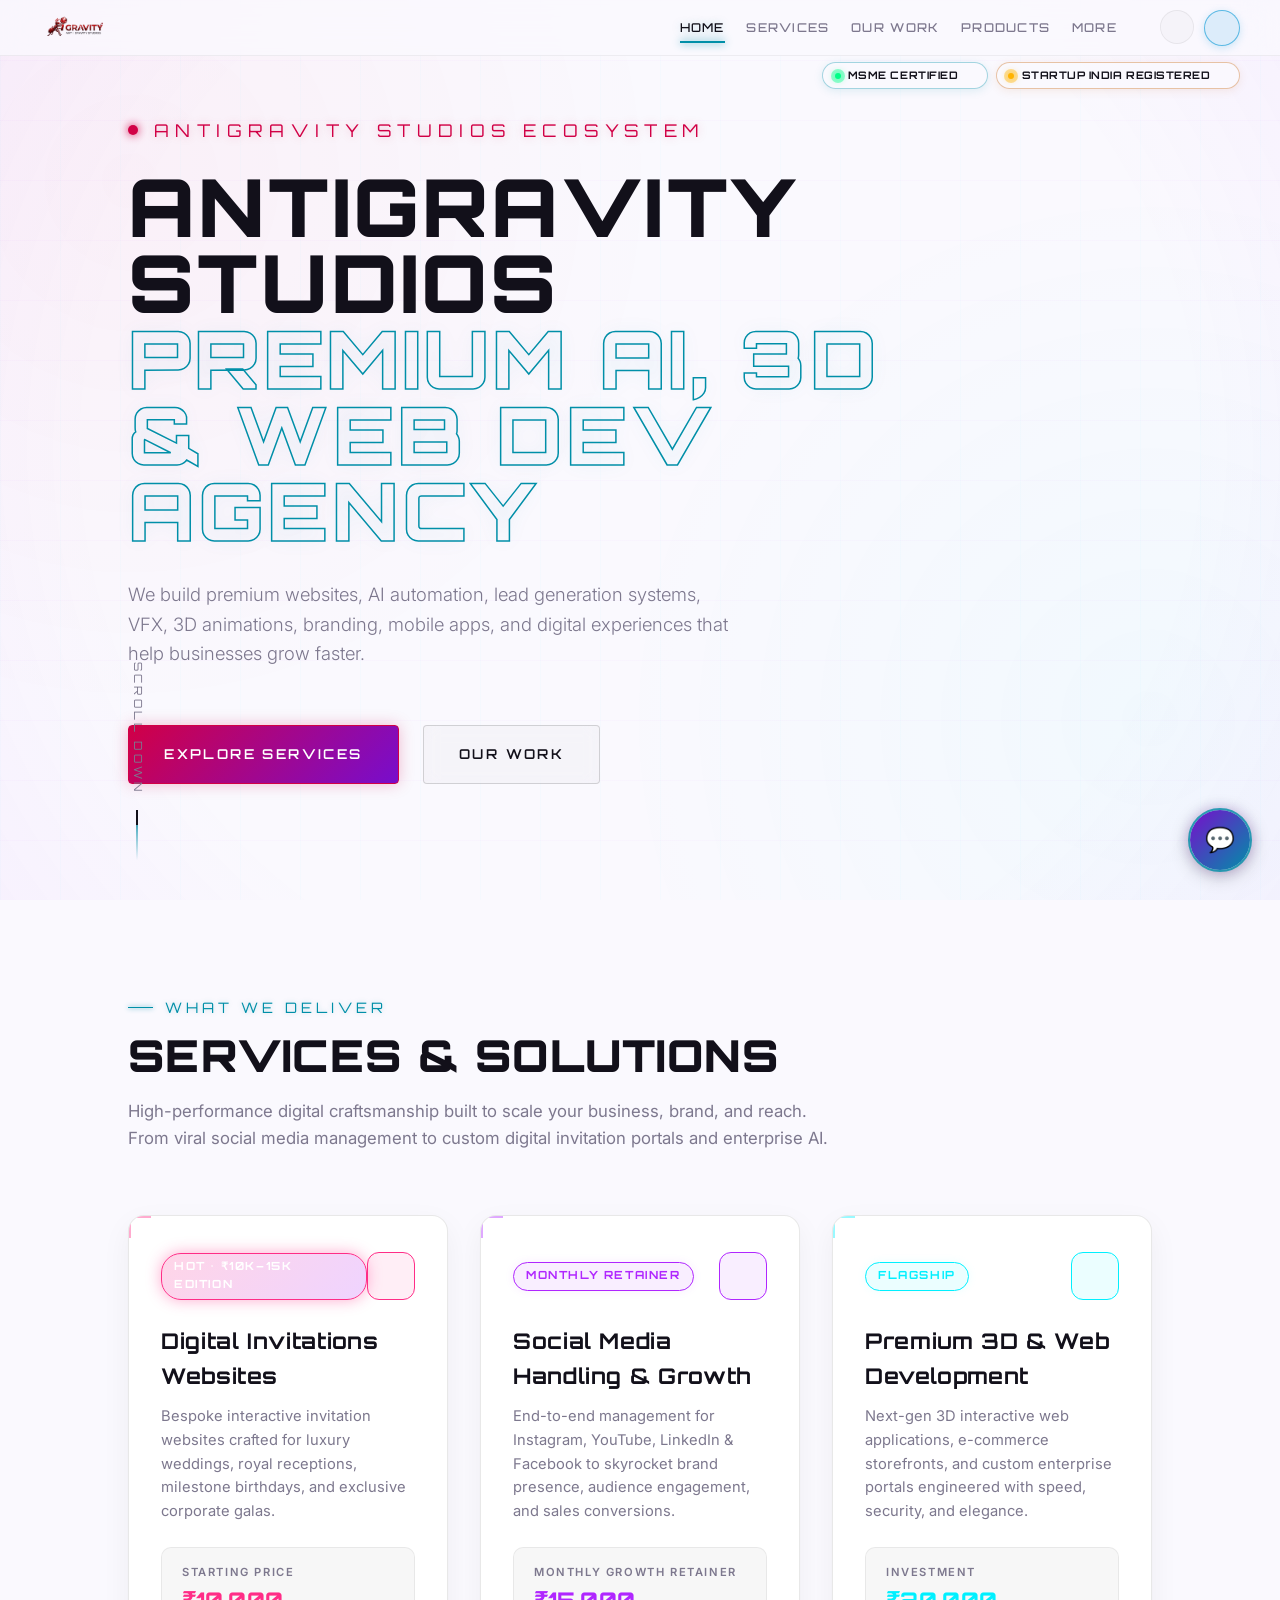
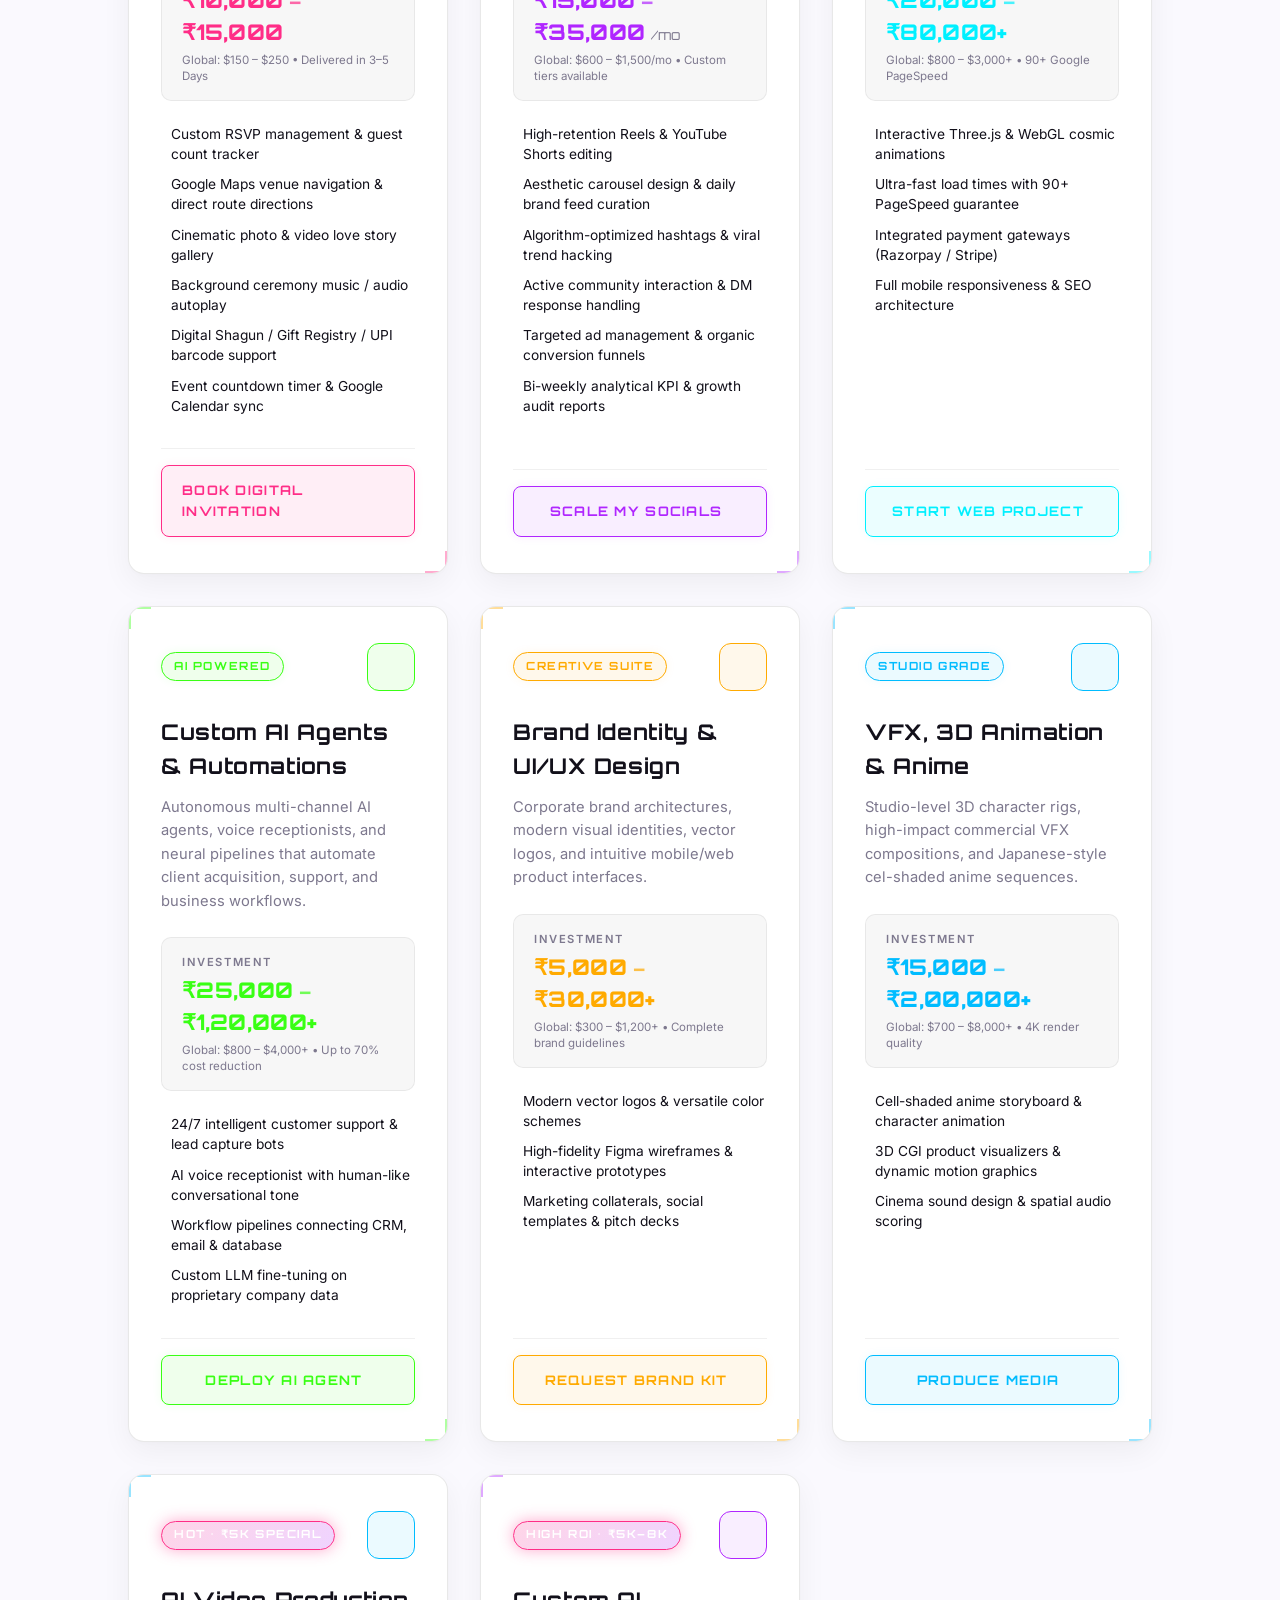
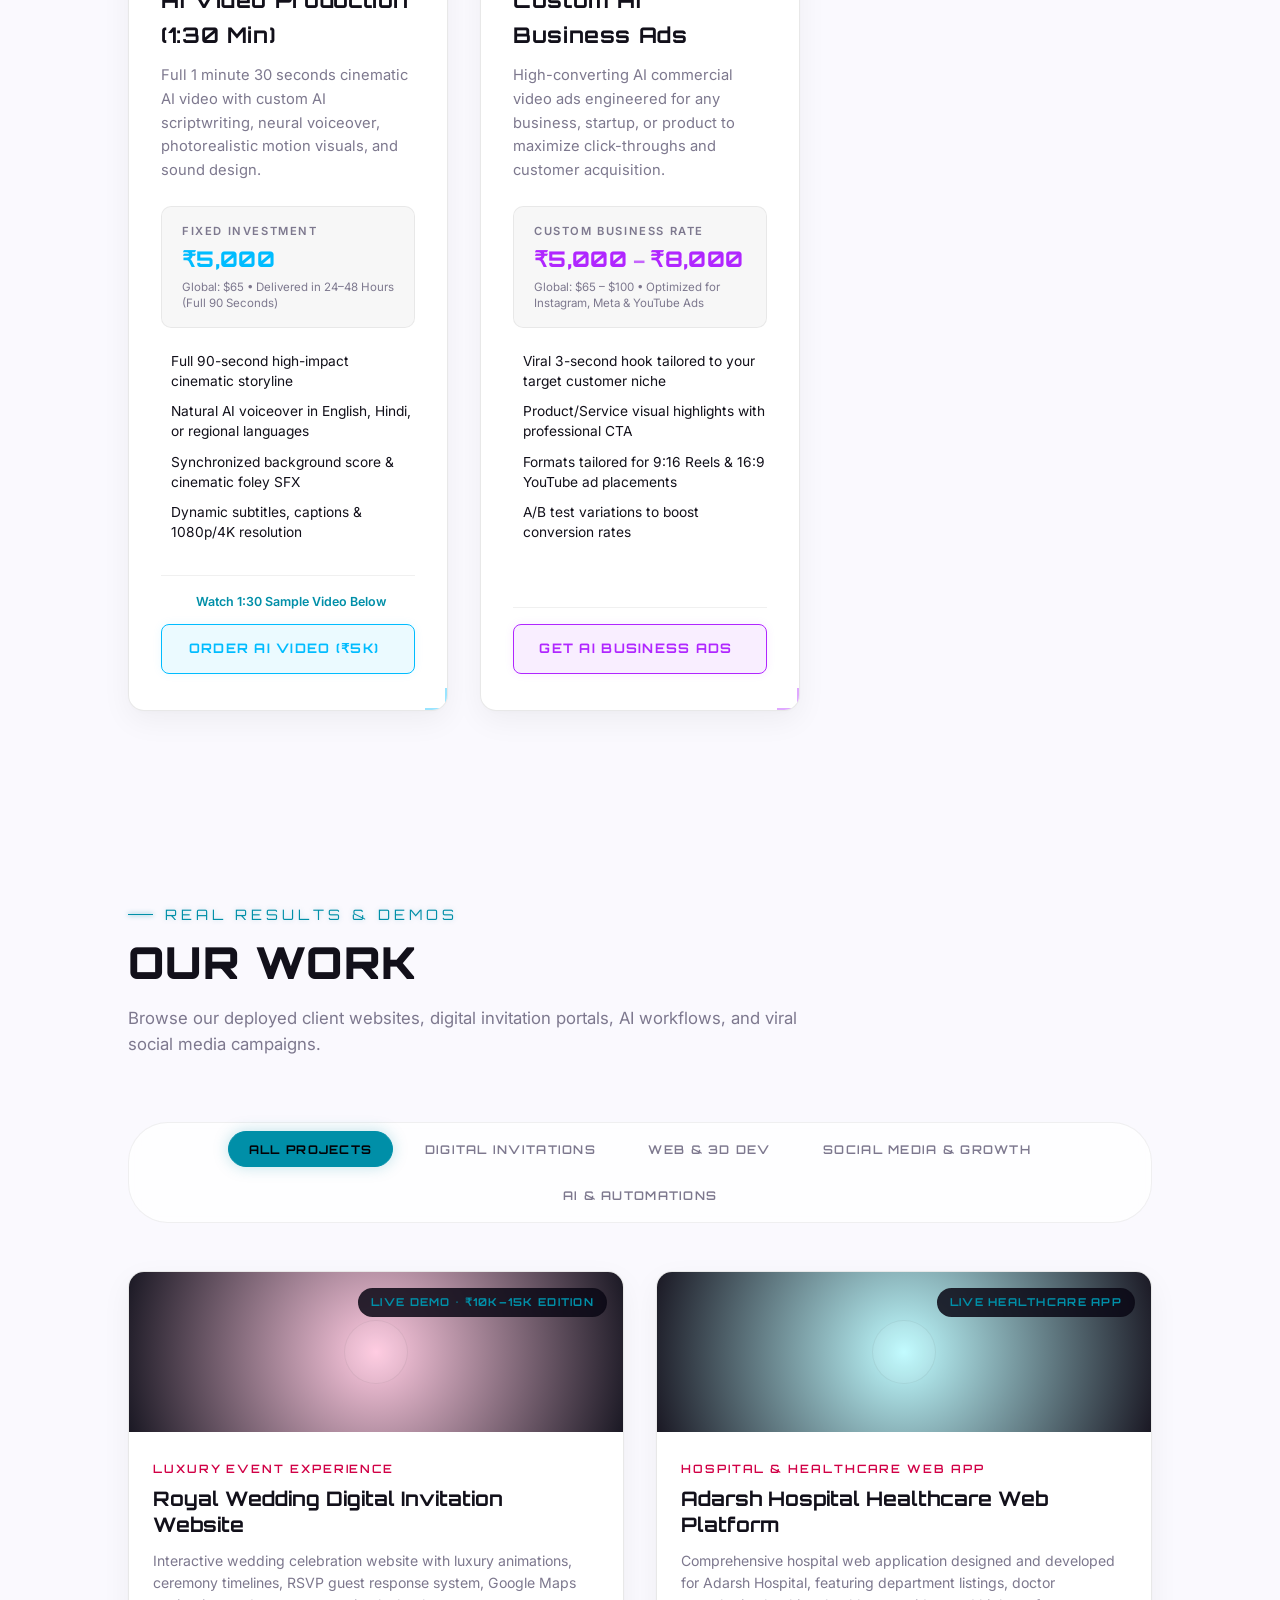
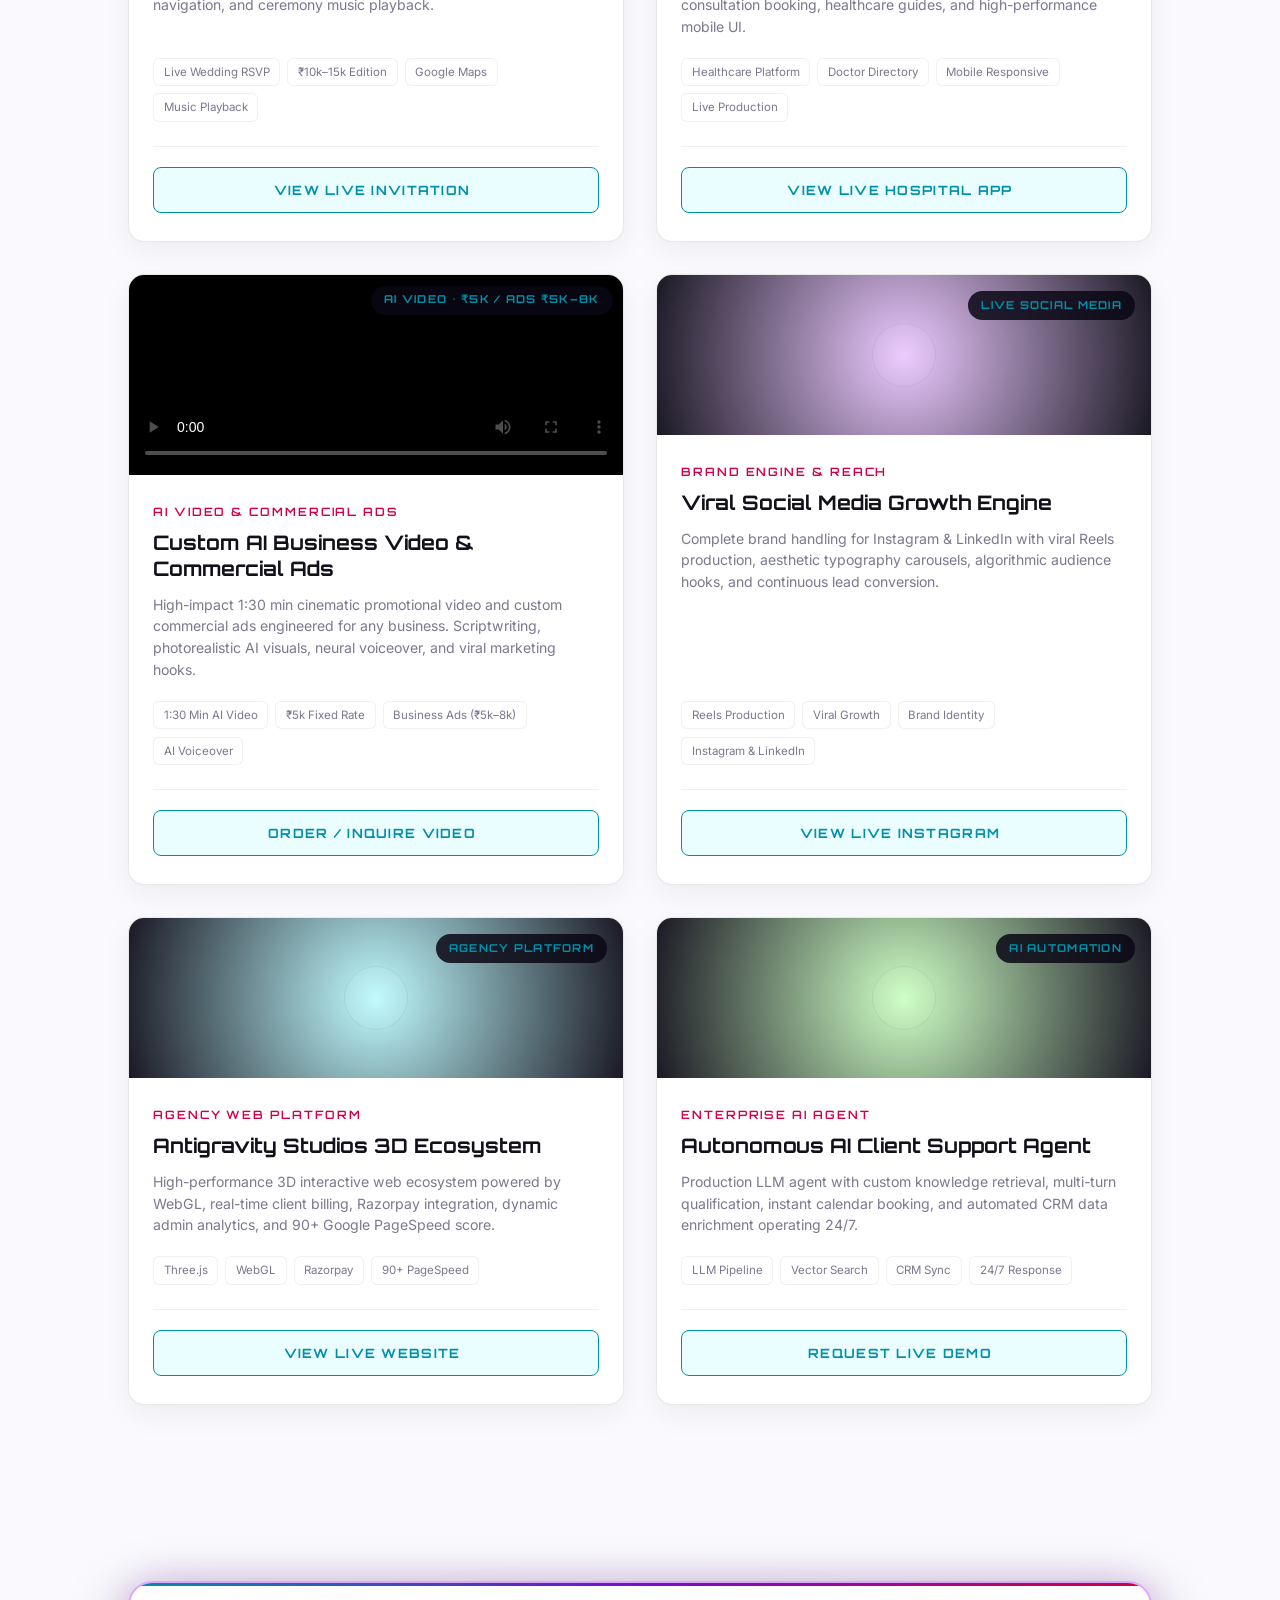
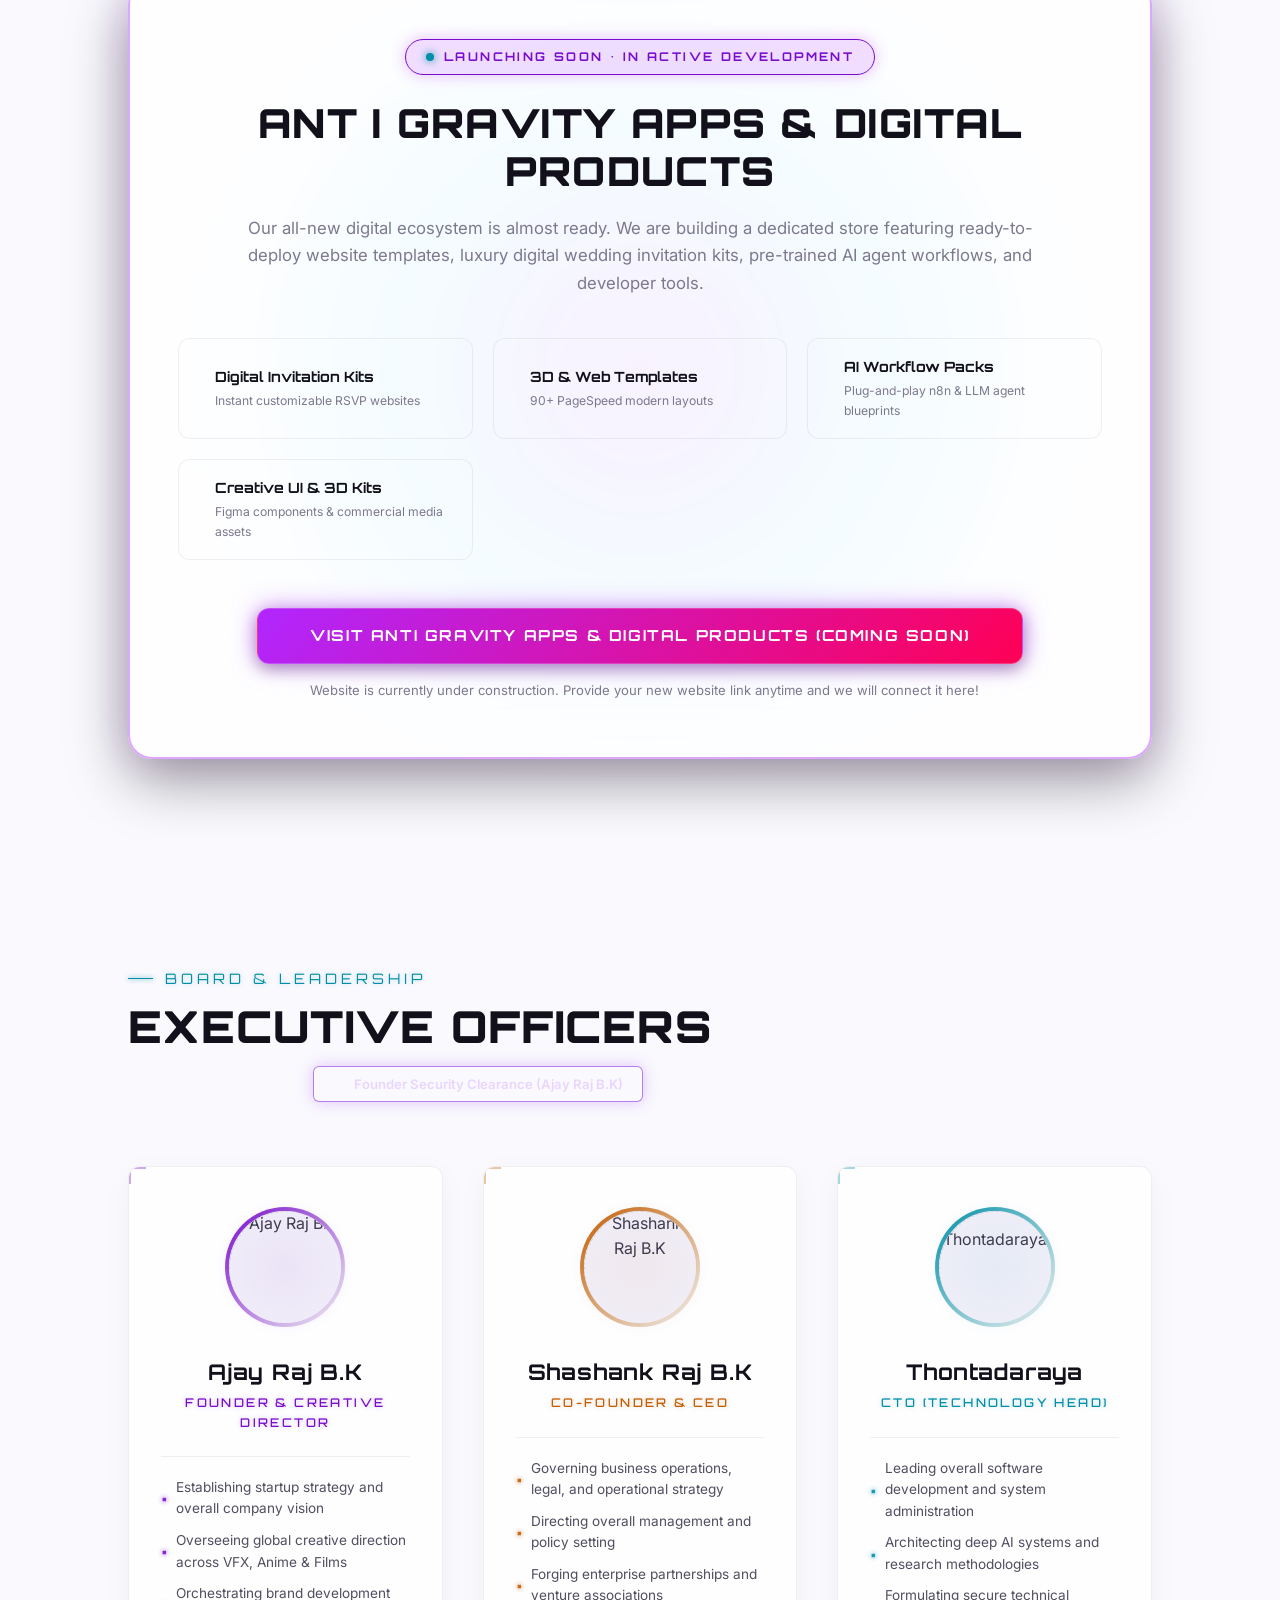
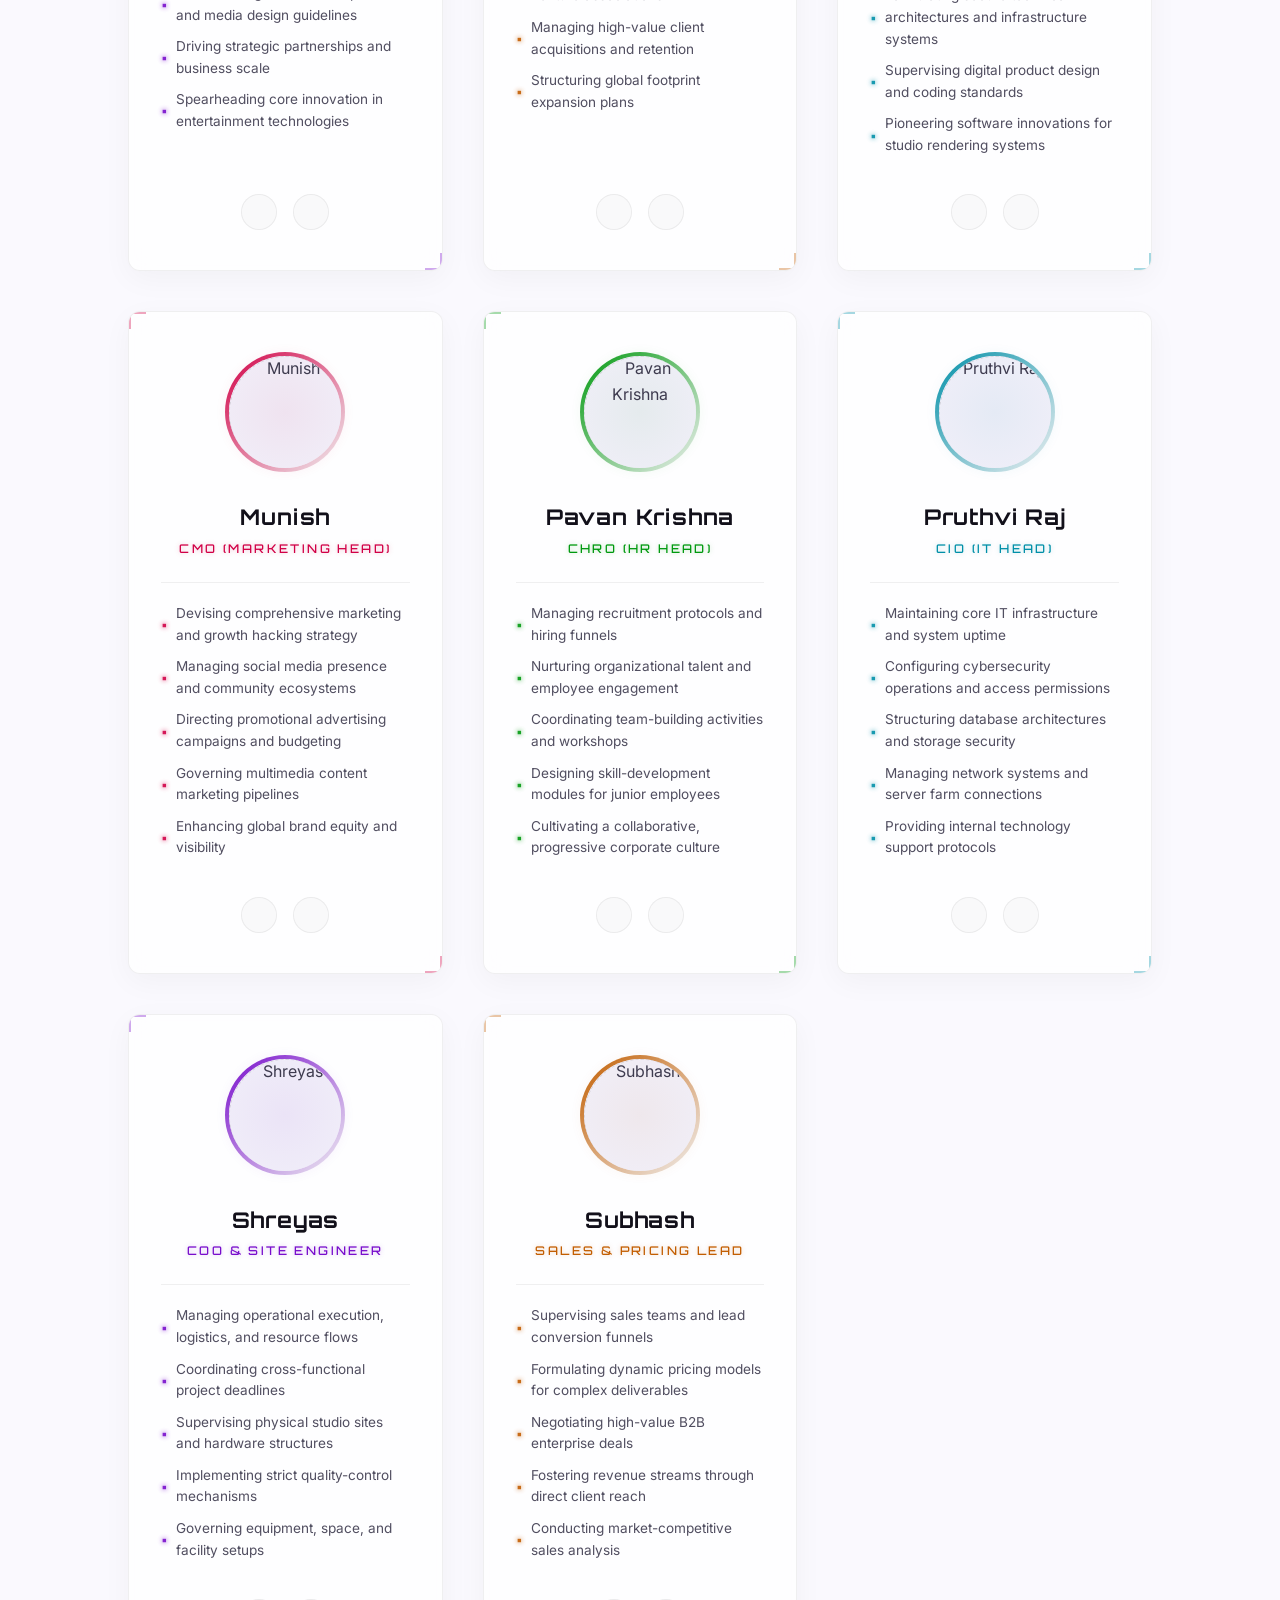
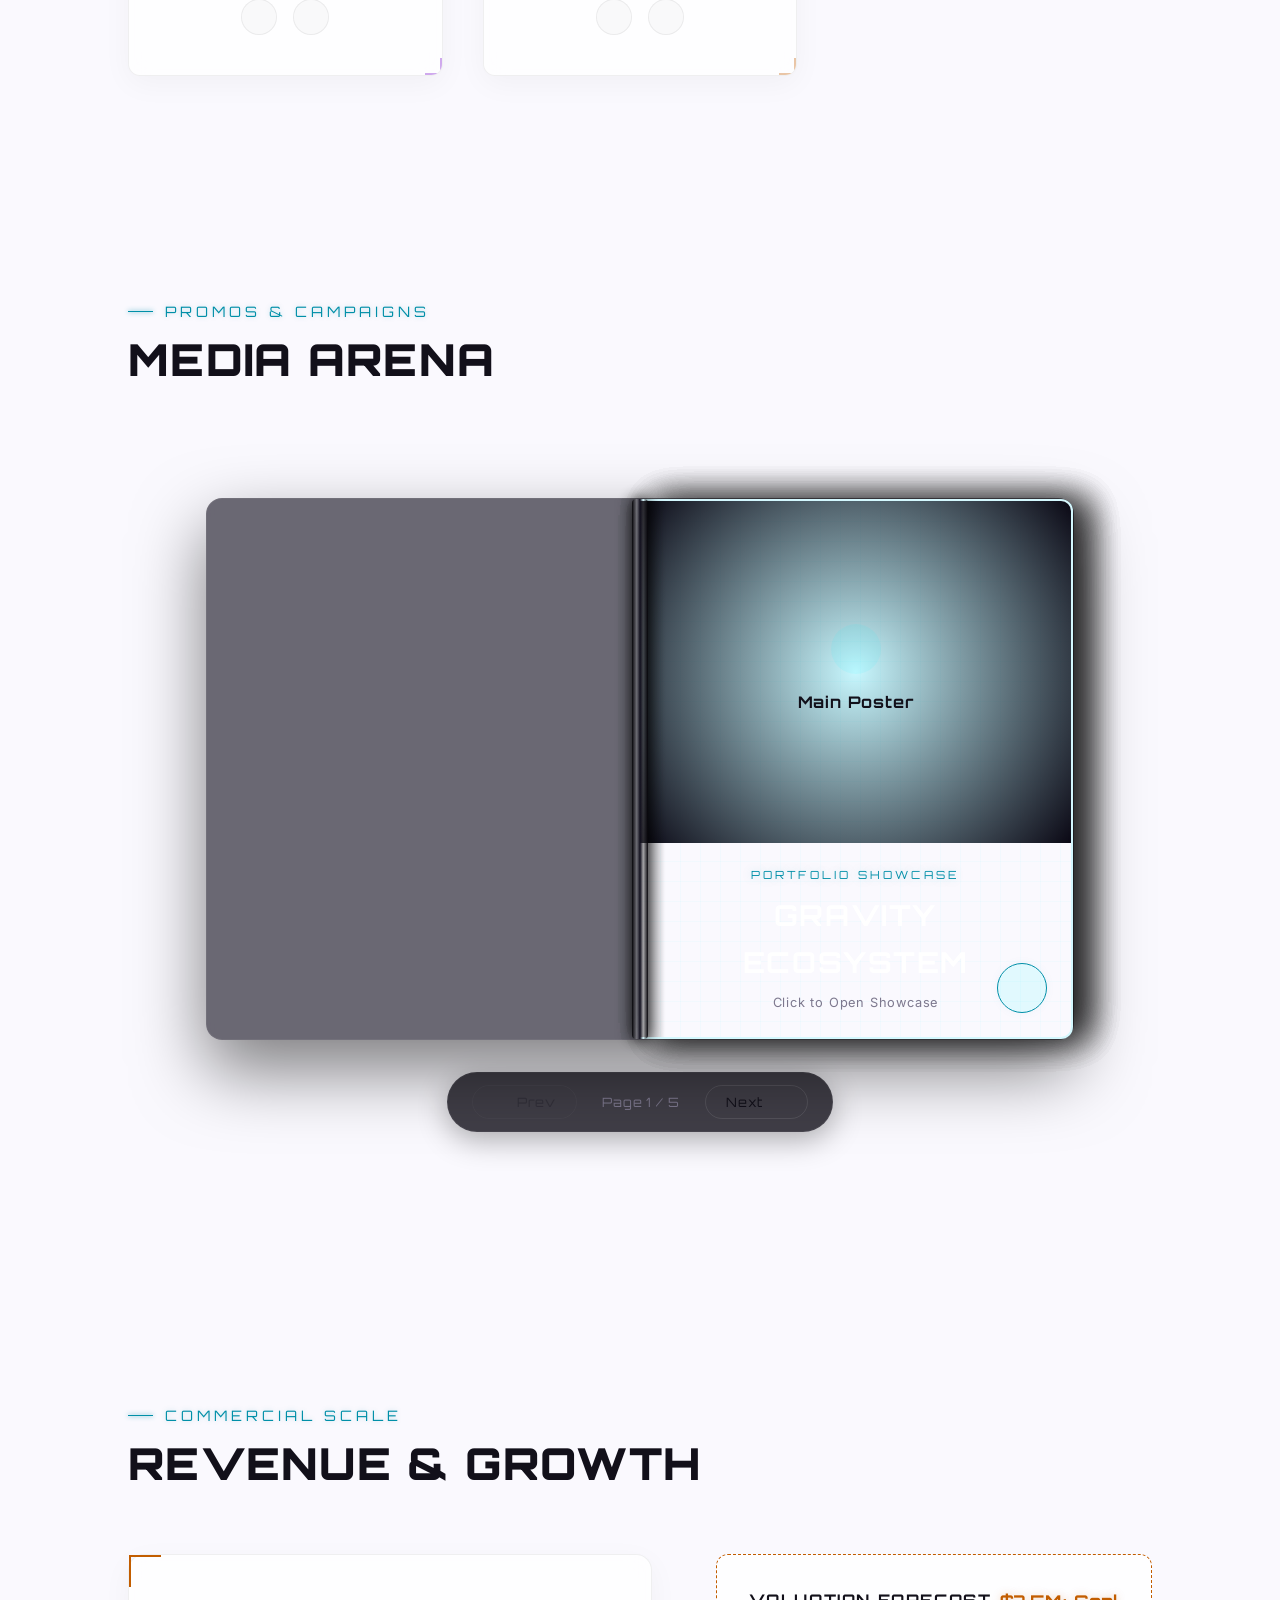
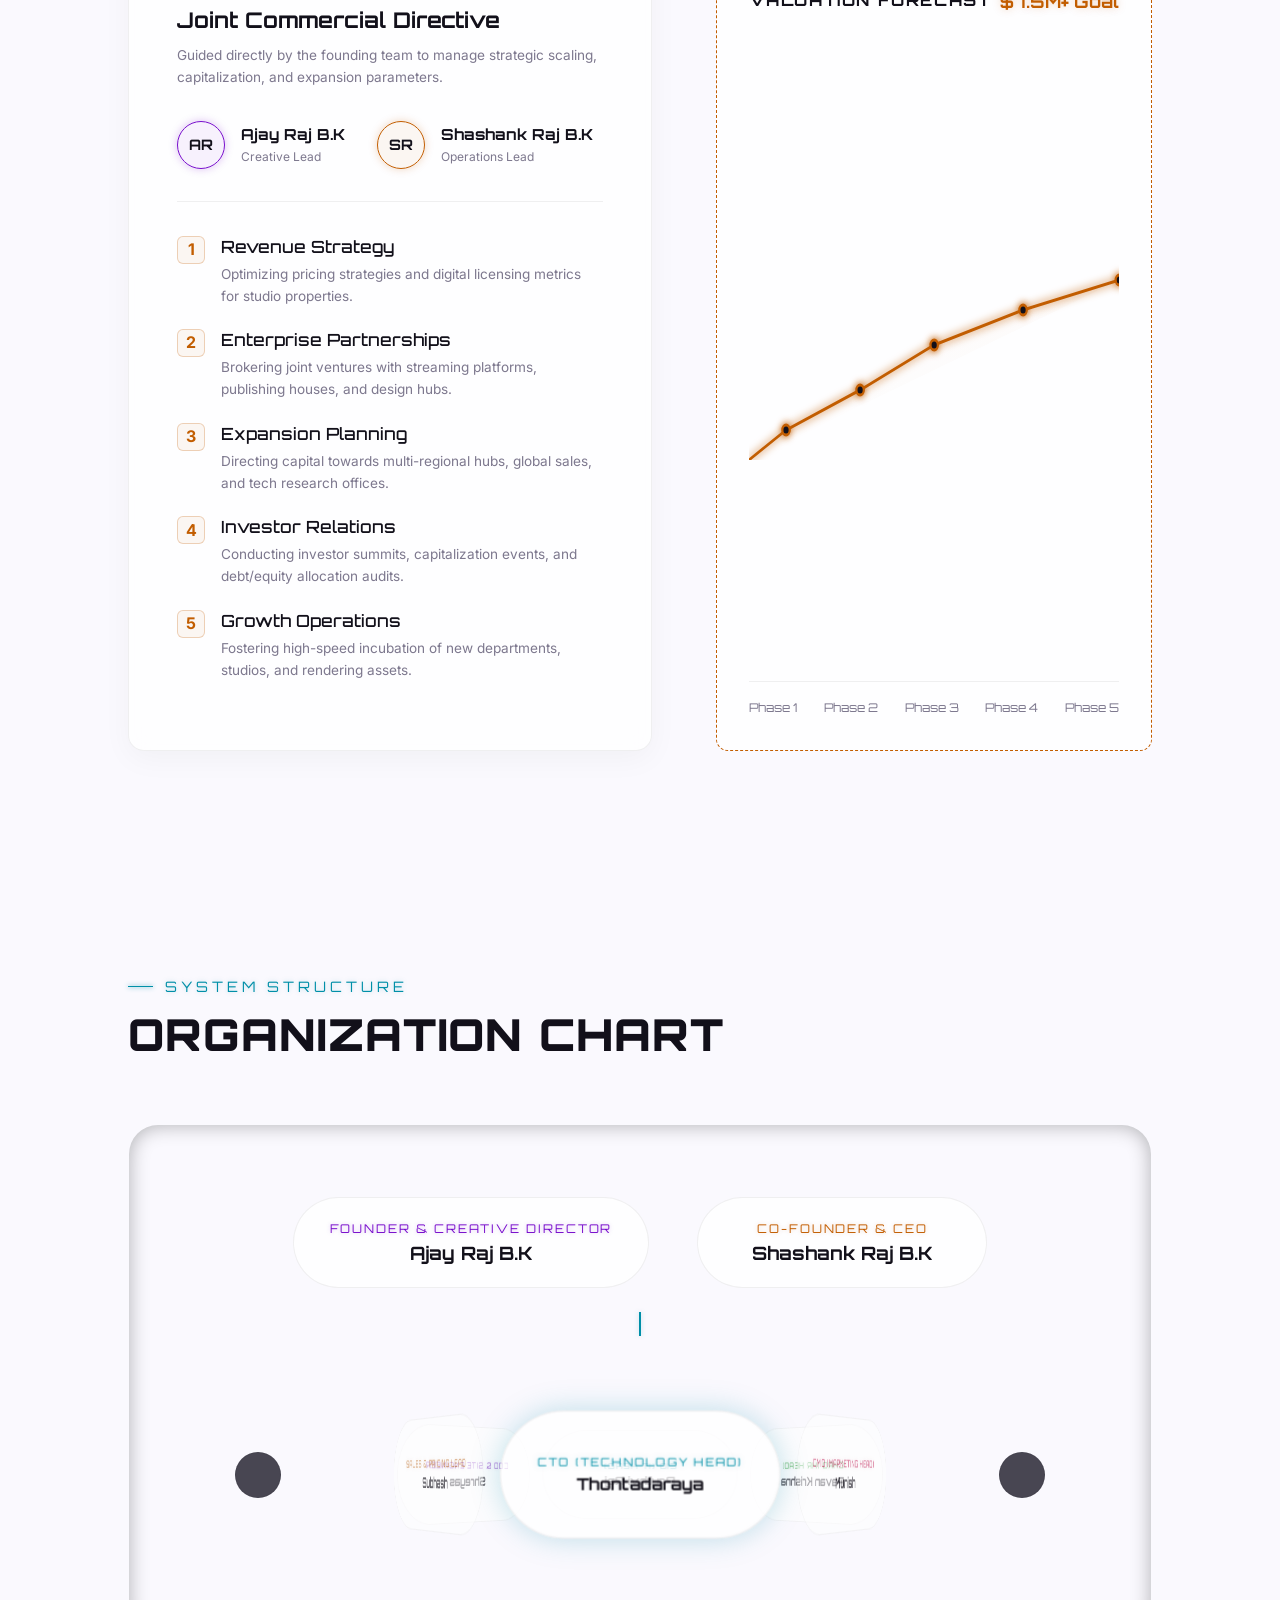
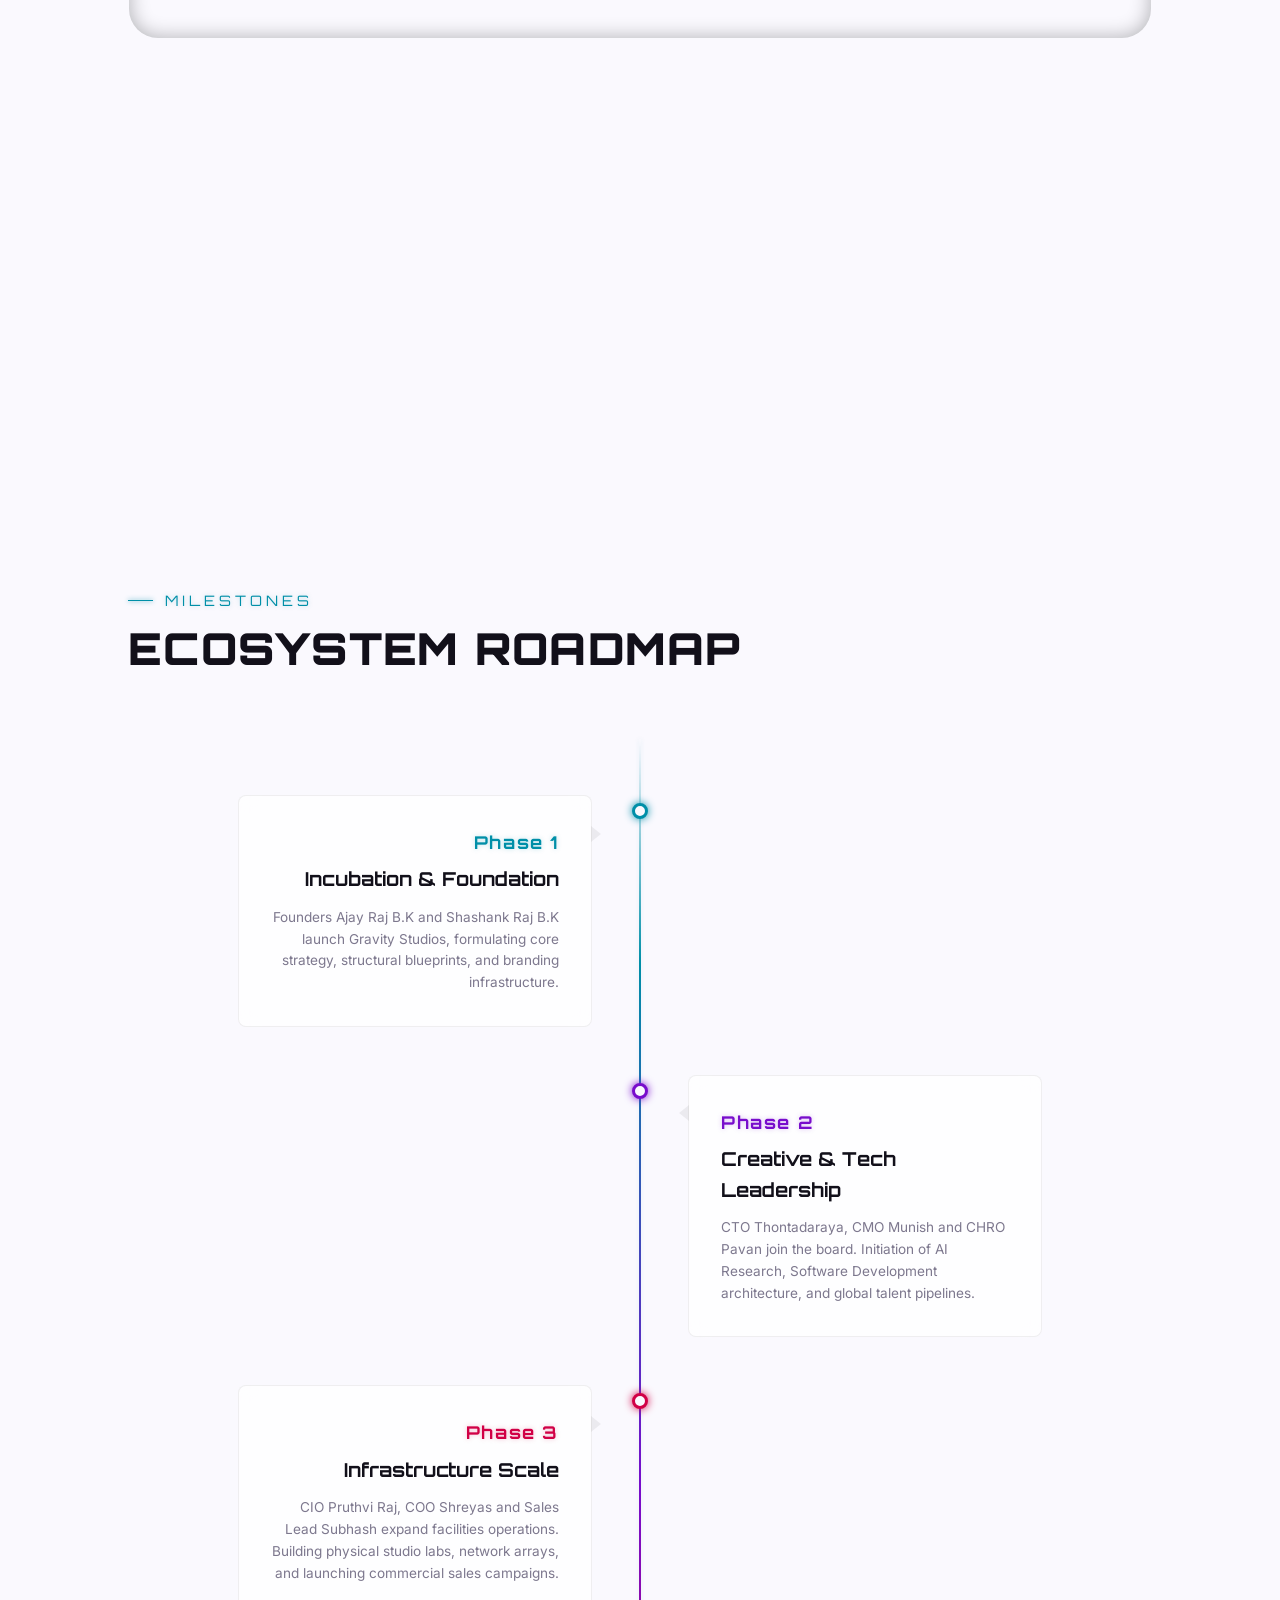
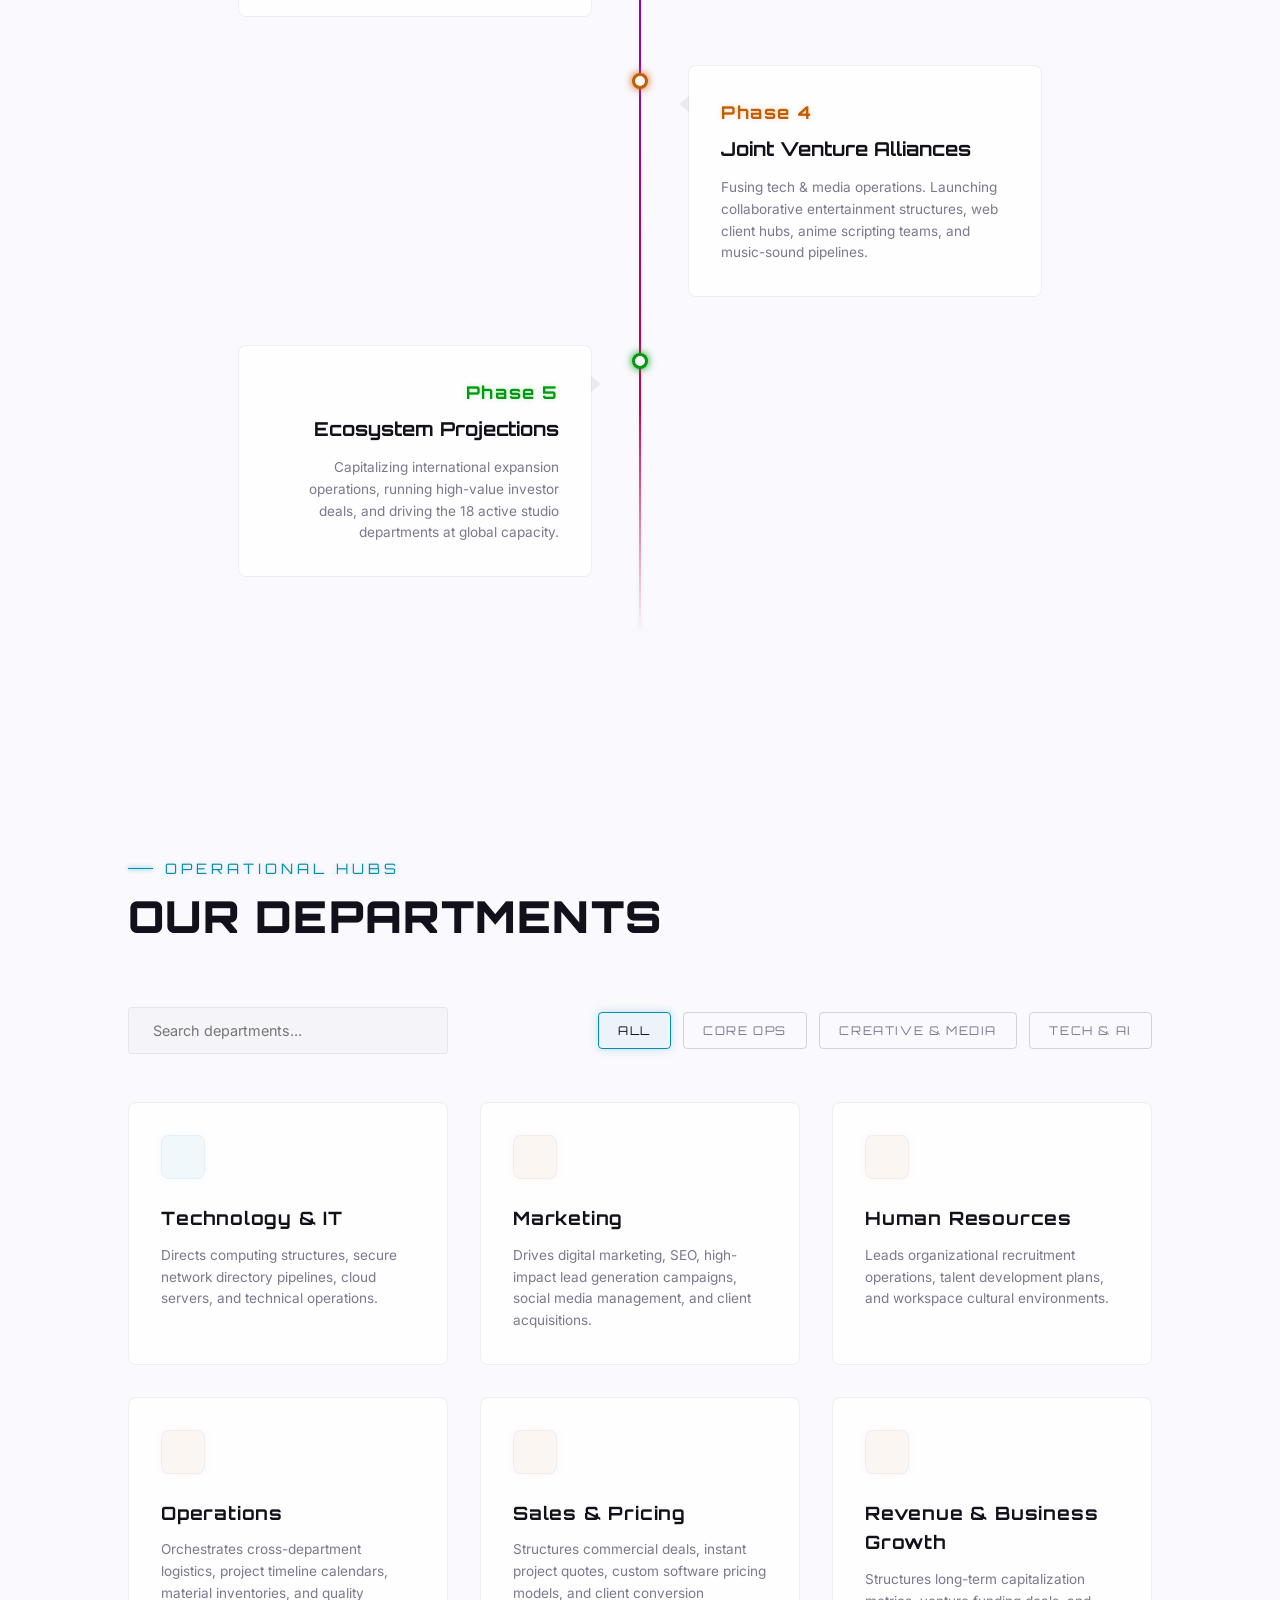
==== commit 22999e6b: "feat(security): implement 95+ military-grade cryptographic Founder gate, signed session tokens, and " ====
--- a/index.html
+++ b/index.html
@@ -1146,6 +1146,62 @@
         </article>
       </div>
 
+      <!-- ZERO-TRUST FOUNDER AUTHENTICATION MODAL (95+ MILITARY GRADE SECURITY) -->
+      <div class="portal-modal-overlay" id="founder-auth-modal" aria-modal="true" role="dialog" style="display: none; z-index: 10050;">
+        <div class="portal-modal-container founder-auth-container" style="width: 460px; max-width: 92%; padding: 2rem; border: 1px solid rgba(138, 43, 226, 0.4); box-shadow: 0 0 35px rgba(138, 43, 226, 0.25), 0 20px 50px rgba(0,0,0,0.85); background: rgba(8, 6, 18, 0.96); backdrop-filter: blur(16px); border-radius: 14px;">
+          <button type="button" class="portal-modal-close" id="founder-auth-modal-close" aria-label="Close Authentication Modal">&times;</button>
+          
+          <div style="text-align: center; margin-bottom: 1.25rem;">
+            <div style="display: inline-flex; align-items: center; justify-content: center; width: 56px; height: 56px; border-radius: 50%; background: radial-gradient(circle, rgba(138, 43, 226, 0.3) 0%, rgba(0, 240, 255, 0.08) 100%); border: 1.5px solid var(--neon-purple); box-shadow: 0 0 20px rgba(138, 43, 226, 0.5); margin-bottom: 0.75rem;">
+              <i data-lucide="shield-alert" style="width: 28px; height: 28px; color: #ffd700;"></i>
+            </div>
+            <div style="display: flex; align-items: center; justify-content: center; gap: 0.4rem; margin-bottom: 0.25rem;">
+              <span style="font-size: 0.68rem; letter-spacing: 0.12rem; text-transform: uppercase; background: rgba(0, 240, 255, 0.12); color: var(--neon-cyan); padding: 0.2rem 0.55rem; border-radius: 999px; border: 1px solid rgba(0, 240, 255, 0.35); font-weight: 700;">
+                95+ Zero-Trust Enclave
+              </span>
+            </div>
+            <h3 style="margin: 0.4rem 0 0.2rem 0; font-size: 1.35rem; font-weight: 800; letter-spacing: 0.02rem; color: #fff; font-family: var(--font-heading, sans-serif);">Founder Security Clearance</h3>
+            <p style="margin: 0; font-size: 0.78rem; color: rgba(233, 213, 255, 0.8);">Ajay Raj B.K &bull; Cryptographic Proof of Authority</p>
+          </div>
+
+          <!-- Lockout Alert Banner (hidden unless locked) -->
+          <div id="founder-lockout-banner" style="display: none; background: rgba(255, 0, 85, 0.15); border: 1px solid rgba(255, 0, 85, 0.5); border-radius: 8px; padding: 0.75rem; margin-bottom: 1rem; color: #ff6b8b; font-size: 0.78rem; text-align: center; line-height: 1.4;">
+            <i data-lucide="alert-octagon" style="width: 16px; height: 16px; vertical-align: middle; margin-right: 0.25rem;"></i>
+            <strong>MAXIMUM SECURITY LOCKDOWN</strong><br>
+            Too many failed attempts. Cooldown active for: <span id="founder-lockout-timer" style="font-weight: bold; color: #fff;">15m 00s</span>
+          </div>
+
+          <!-- Auth Form -->
+          <form id="founder-auth-form" style="display: flex; flex-direction: column; gap: 1rem;">
+            <div class="portal-input-group" style="position: relative;">
+              <label for="founder-master-key" style="font-size: 0.76rem; letter-spacing: 0.05rem; text-transform: uppercase; color: #e9d5ff; font-weight: 600; display: block; margin-bottom: 0.35rem;">
+                Enter Master Founder Key
+              </label>
+              <div style="position: relative; display: flex; align-items: center;">
+                <input type="password" id="founder-master-key" required placeholder="Enter Ajay Raj B.K Security Key" autocomplete="current-password" style="width: 100%; background: rgba(0, 0, 0, 0.6); border: 1px solid rgba(138, 43, 226, 0.5); color: #fff; padding: 0.75rem 2.75rem 0.75rem 0.85rem; border-radius: 8px; font-family: monospace; font-size: 0.92rem; outline: none; transition: border-color 0.2s, box-shadow 0.2s;">
+                <button type="button" id="founder-toggle-pwd-btn" aria-label="Toggle Password Visibility" style="position: absolute; right: 0.6rem; background: none; border: none; color: rgba(255,255,255,0.6); cursor: pointer; padding: 0.25rem; display: flex; align-items: center;">
+                  <i data-lucide="eye" id="founder-pwd-icon" style="width: 18px; height: 18px;"></i>
+                </button>
+              </div>
+            </div>
+
+            <div id="founder-auth-status" style="display: none; padding: 0.6rem 0.8rem; border-radius: 6px; font-size: 0.78rem; font-family: monospace;"></div>
+
+            <div style="display: flex; align-items: center; justify-content: space-between; font-size: 0.72rem; color: var(--text-muted);">
+              <span id="founder-attempts-counter"><i data-lucide="key-round" style="width: 12px; height: 12px; vertical-align: middle;"></i> Attempts Allowed: 5/5</span>
+              <span><i data-lucide="cpu" style="width: 12px; height: 12px; vertical-align: middle;"></i> SHA-256 HMAC Sign</span>
+            </div>
+
+            <div style="display: flex; gap: 0.75rem; margin-top: 0.5rem;">
+              <button type="button" id="founder-auth-cancel" class="main-founder-btn outline" style="flex: 1; padding: 0.65rem;">Cancel</button>
+              <button type="submit" id="founder-auth-submit" class="main-founder-btn primary" style="flex: 2; padding: 0.65rem; background: linear-gradient(135deg, #8a2be2, #00f0ff); border: none; font-weight: 700; color: #000; box-shadow: 0 0 15px rgba(0, 240, 255, 0.4);">
+                <i data-lucide="unlock" style="width: 14px; height: 14px; vertical-align: middle;"></i> Verify & Unlock
+              </button>
+            </div>
+          </form>
+        </div>
+      </div>
+
       <!-- MAIN SCREEN ROLE MANAGEMENT MODAL (FOUNDER AJAY RAJ B.K) -->
       <div class="portal-modal-overlay" id="main-role-modal" aria-modal="true" role="dialog" style="display: none;">
         <div class="portal-modal-container" style="width: 540px; max-height: 90vh; overflow-y: auto;">
--- a/css/style.css
+++ b/css/style.css
@@ -1287,6 +1287,22 @@
   background: rgba(138, 43, 226, 0.4);
 }
 
+/* Founder Zero-Trust Cryptographic Auth Modal Styles */
+.founder-auth-container {
+  box-shadow: 0 0 45px rgba(138, 43, 226, 0.35), 0 0 90px rgba(0, 240, 255, 0.15) !important;
+}
+
+.founder-auth-shake {
+  animation: founderAuthShake 0.45s cubic-bezier(.36,.07,.19,.97) both;
+}
+
+@keyframes founderAuthShake {
+  10%, 90% { transform: scale(1) translate3d(-3px, 0, 0); }
+  20%, 80% { transform: scale(1) translate3d(5px, 0, 0); }
+  30%, 50%, 70% { transform: scale(1) translate3d(-7px, 0, 0); }
+  40%, 60% { transform: scale(1) translate3d(7px, 0, 0); }
+}
+
 /* Card Founder Action Controls (Top of Exec Card) */
 .card-founder-controls {
   position: absolute;
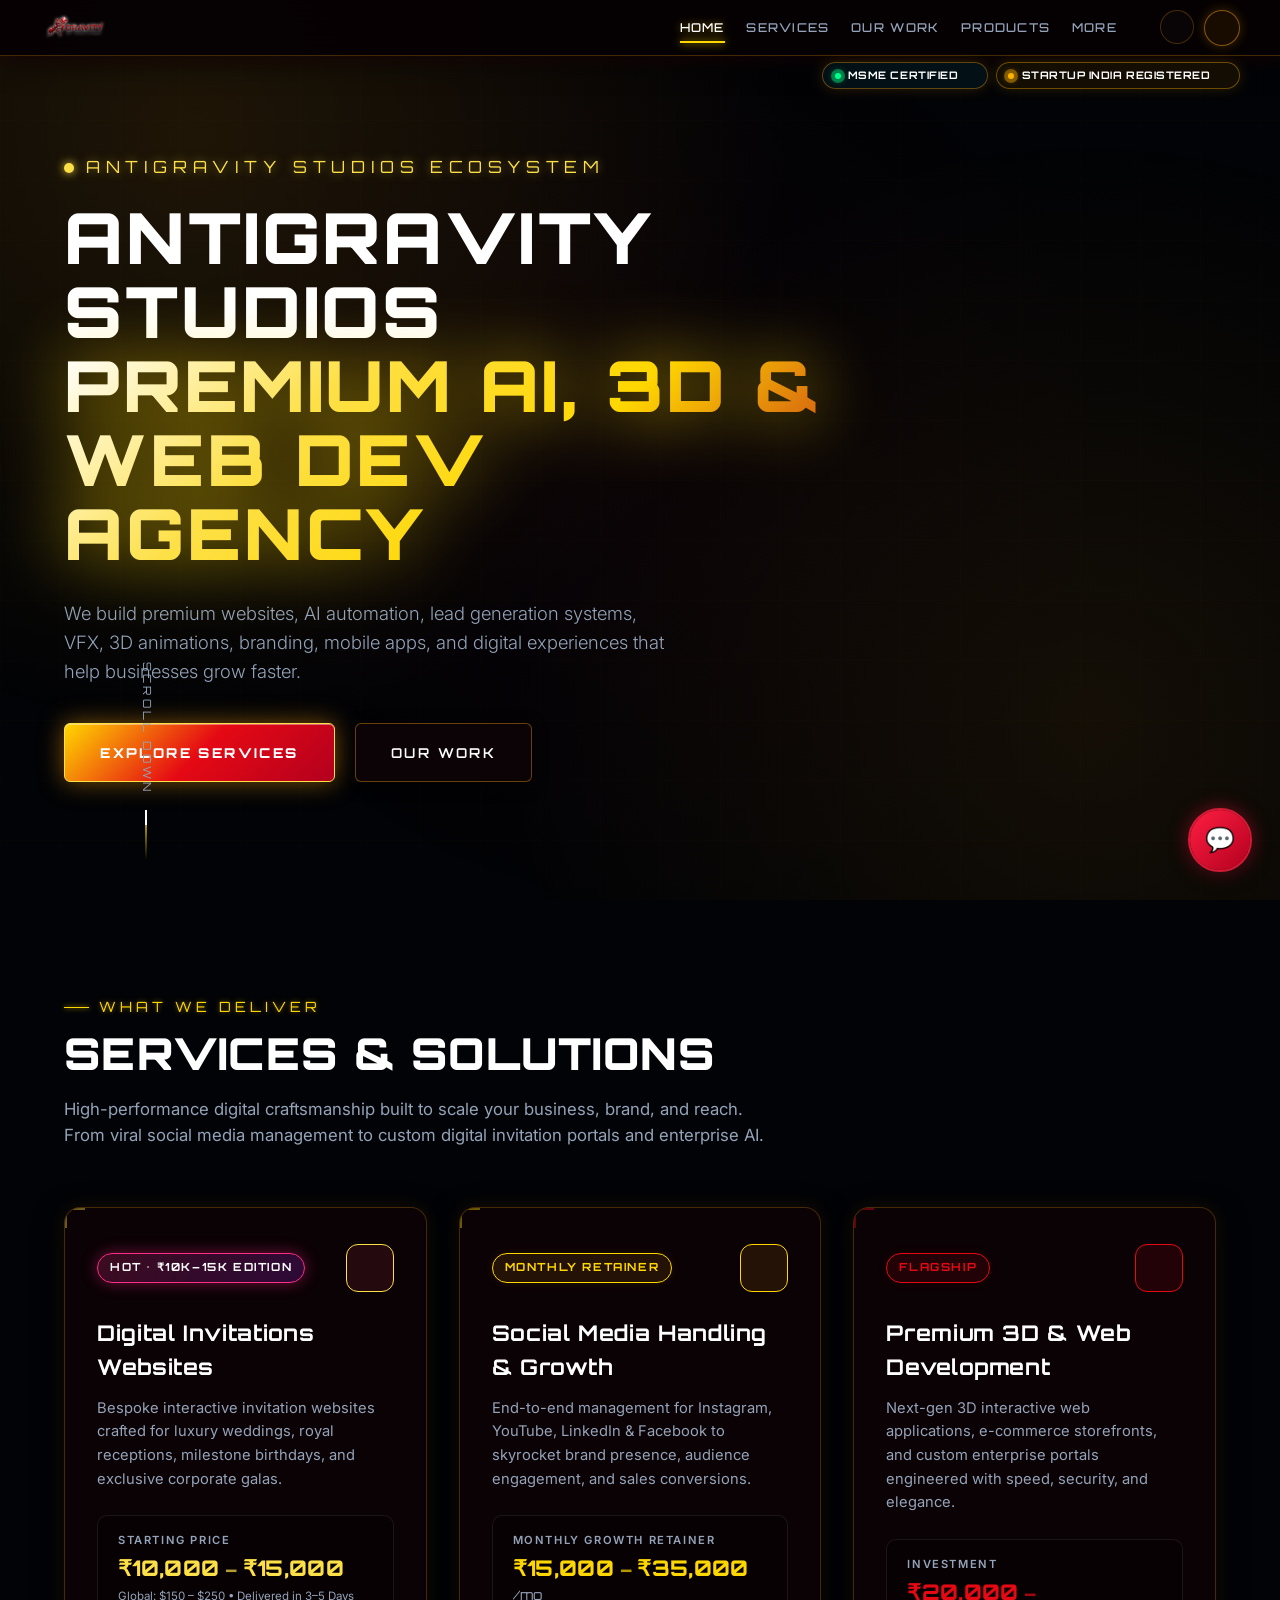
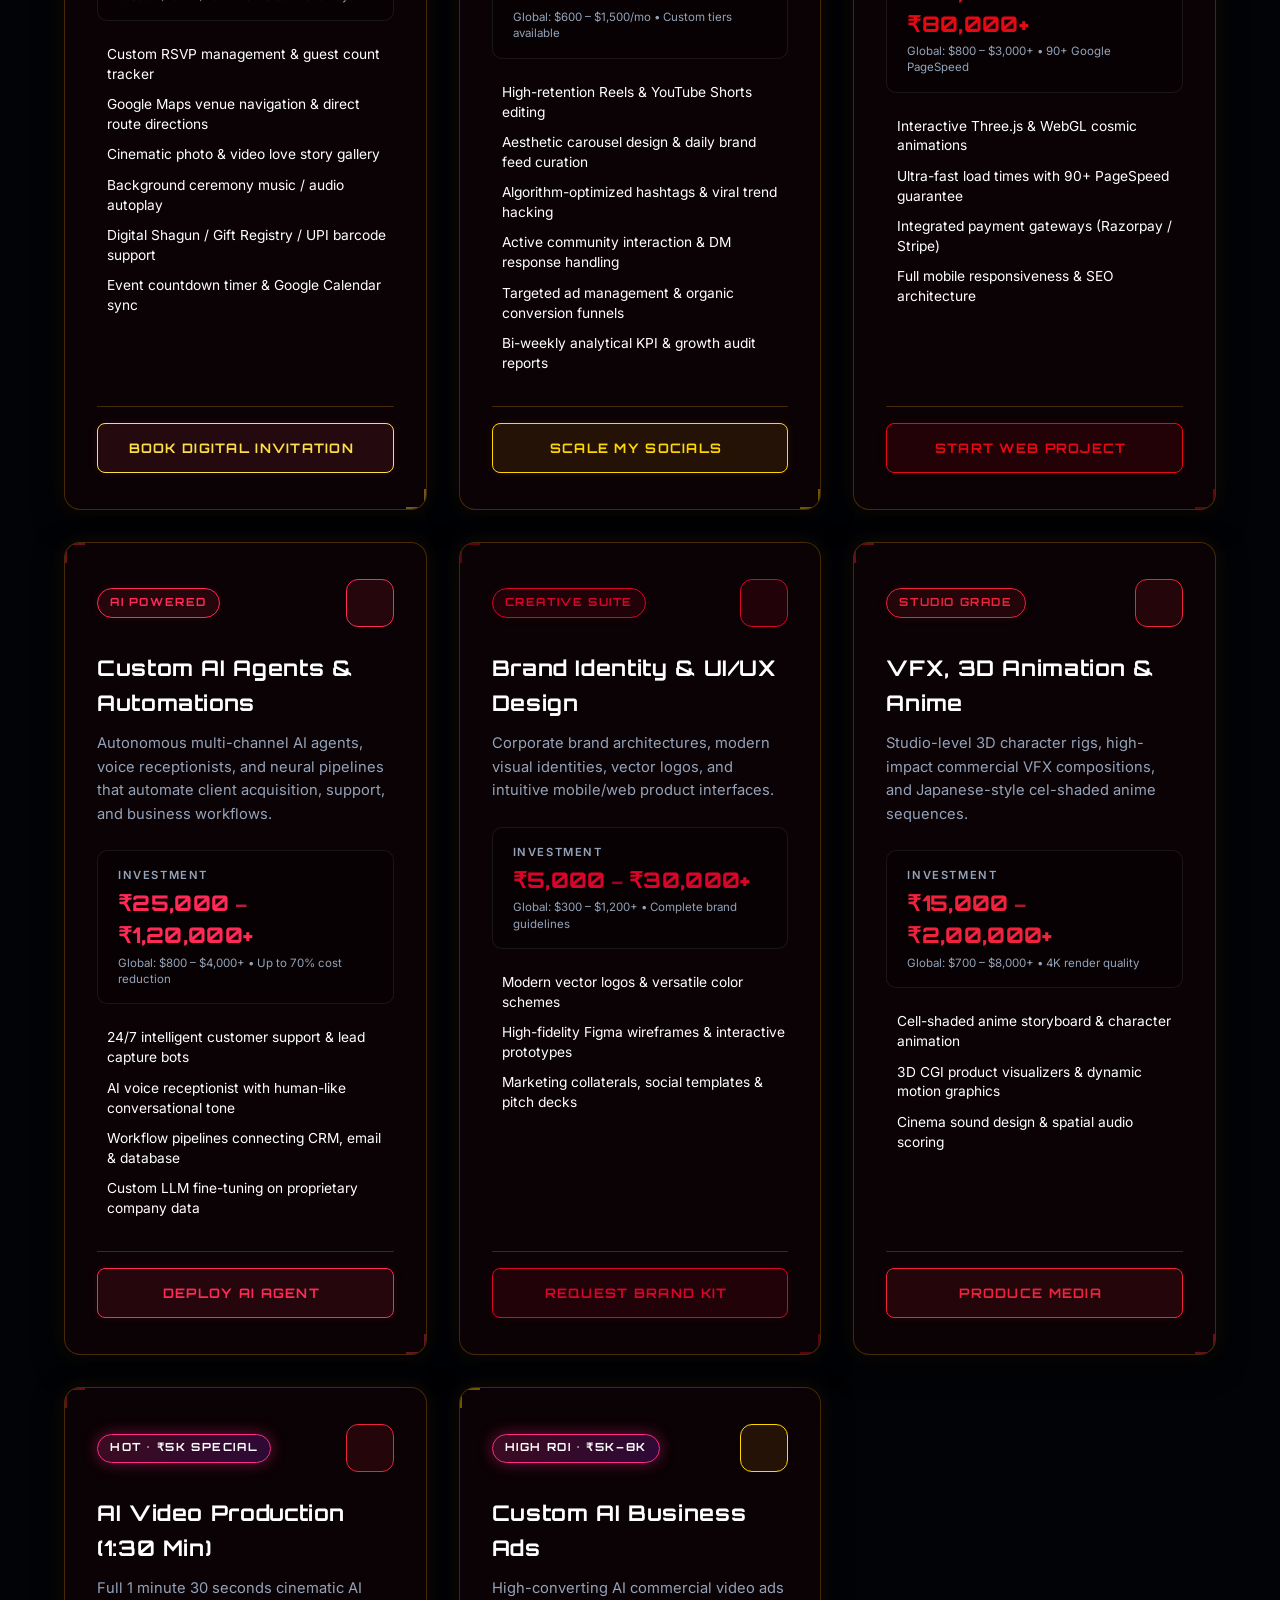
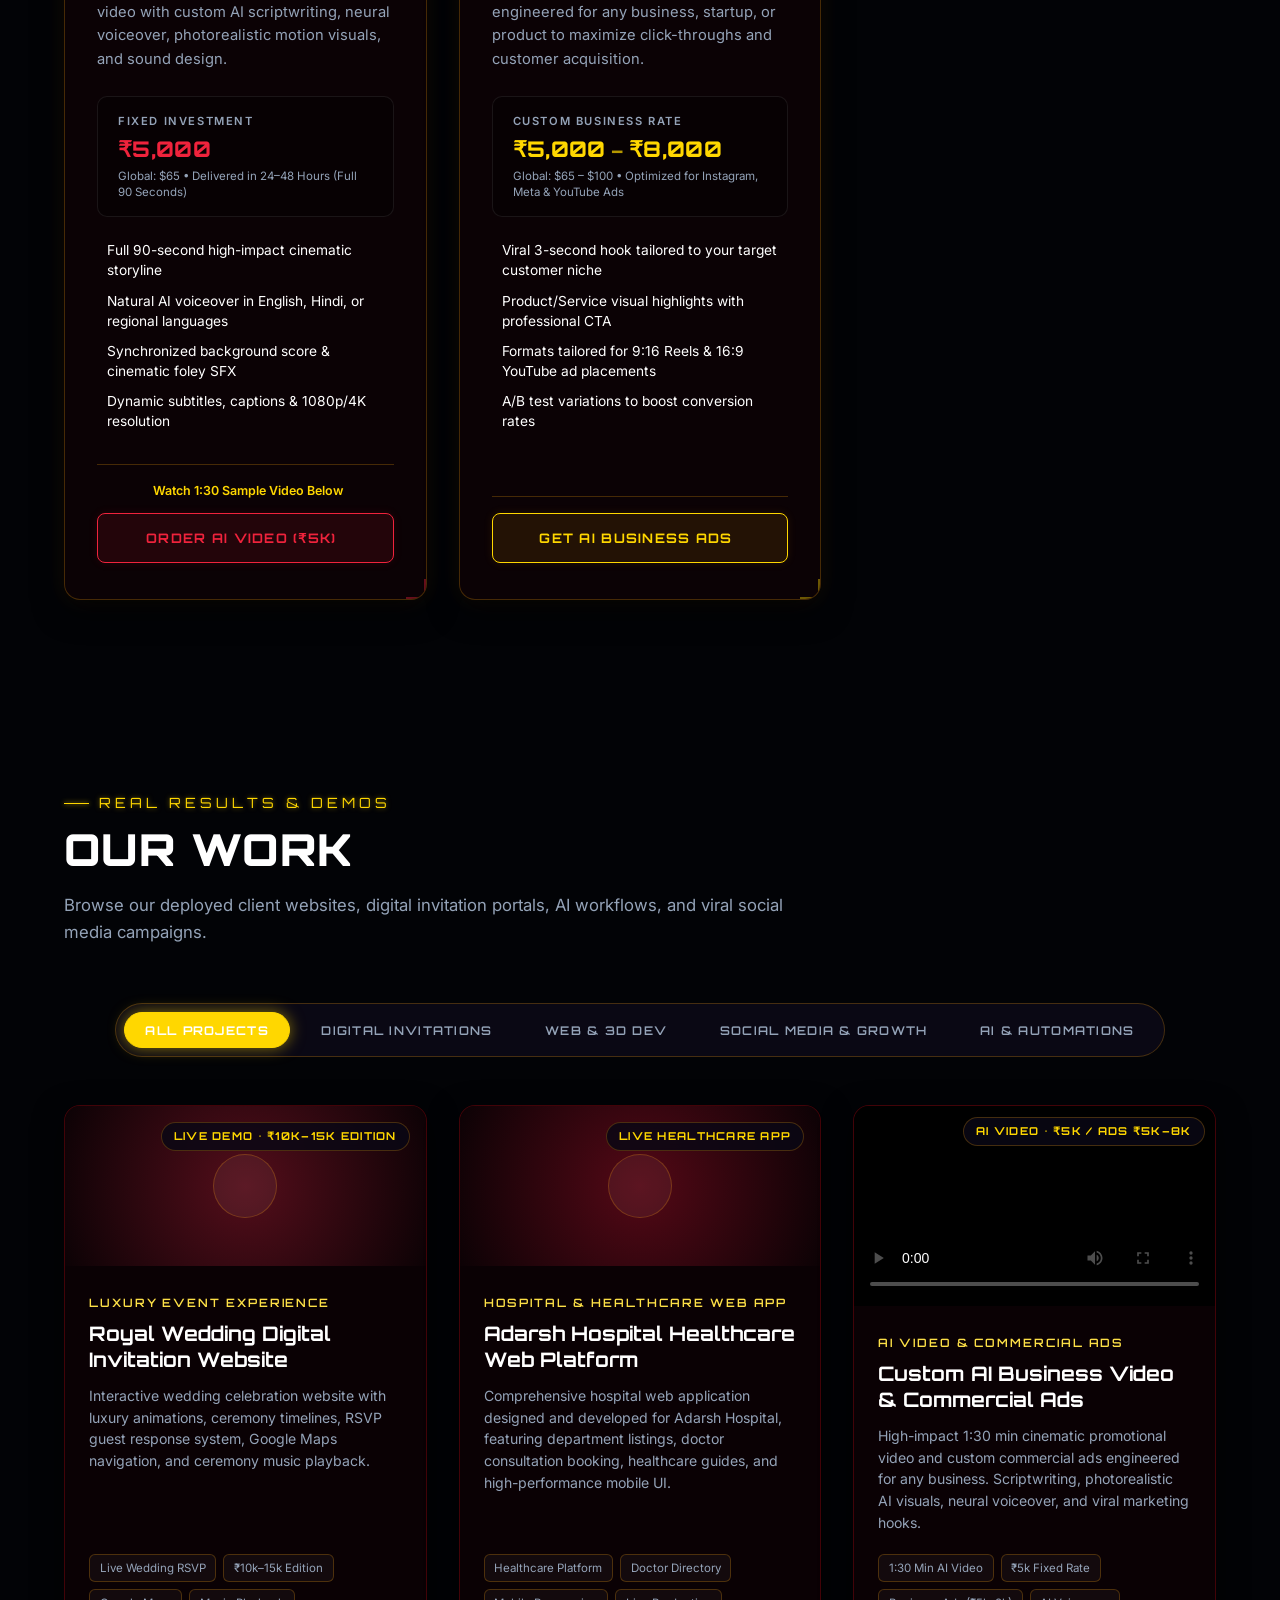
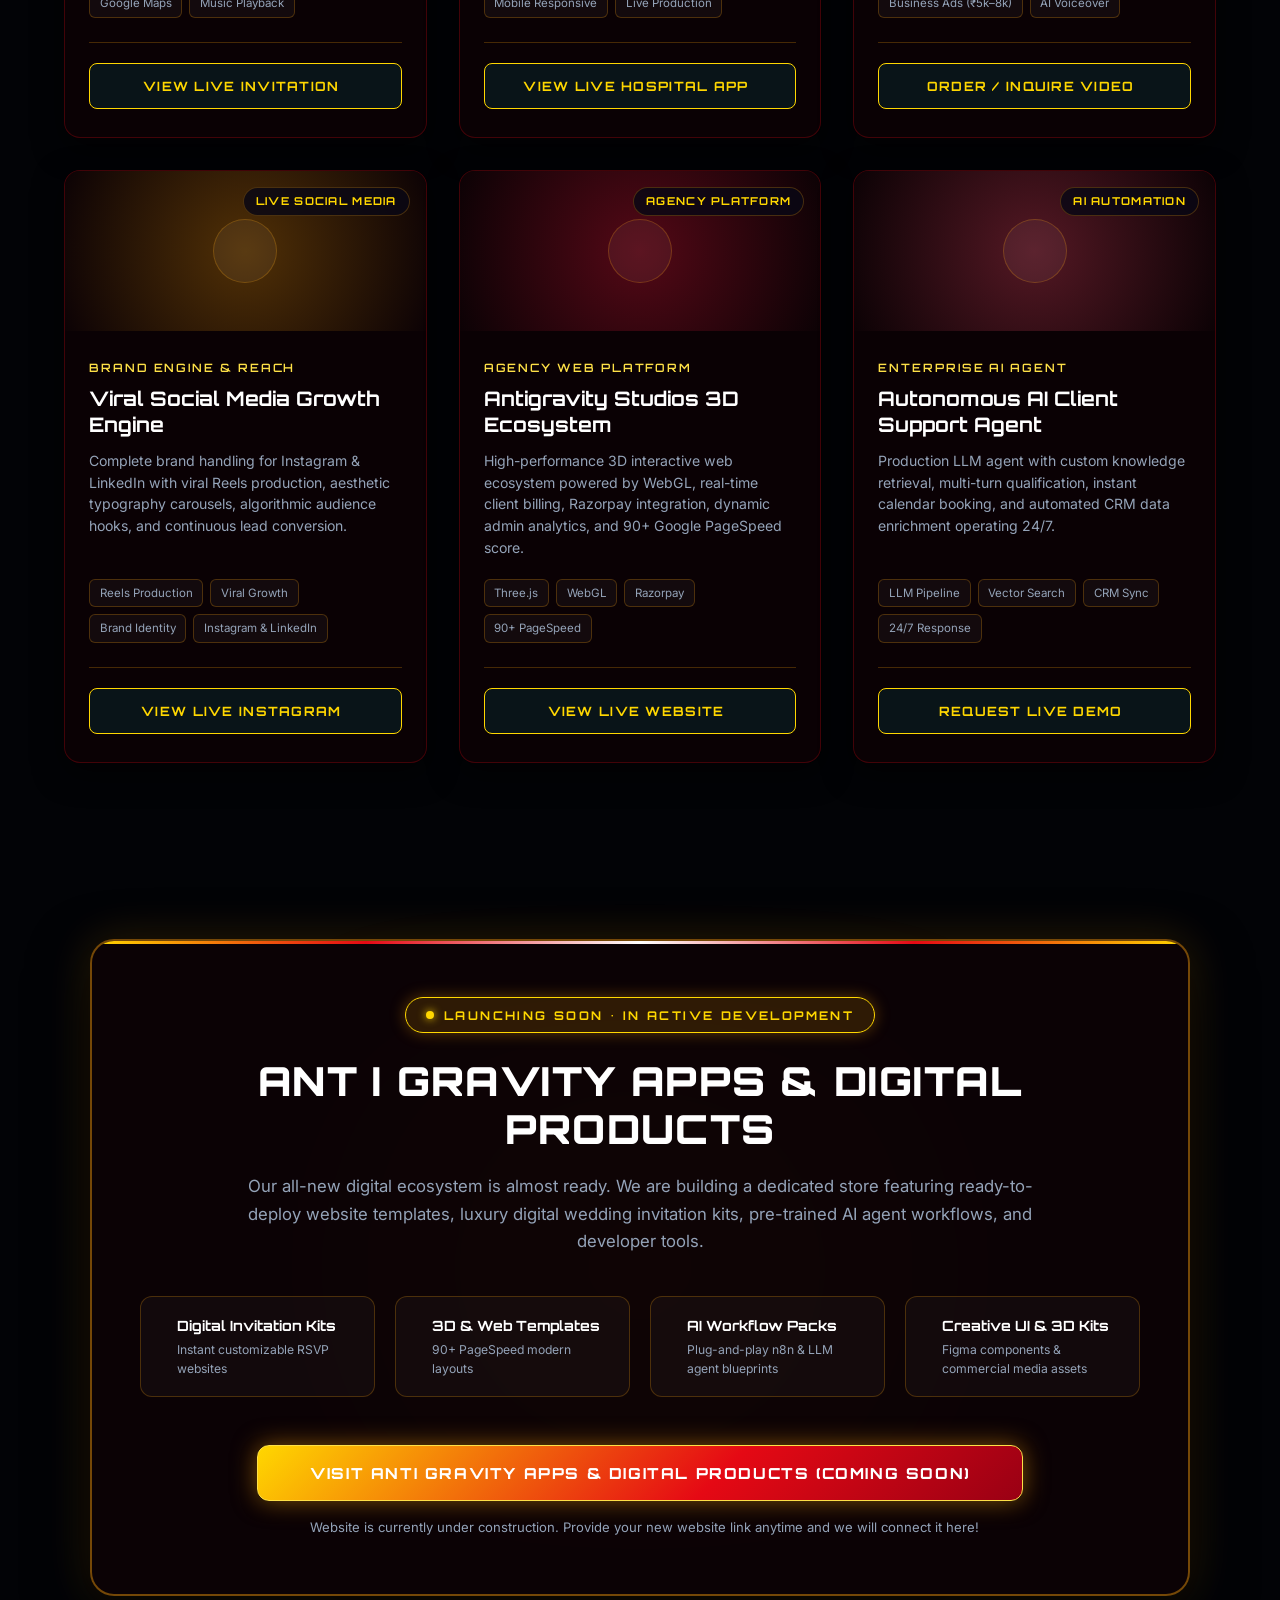
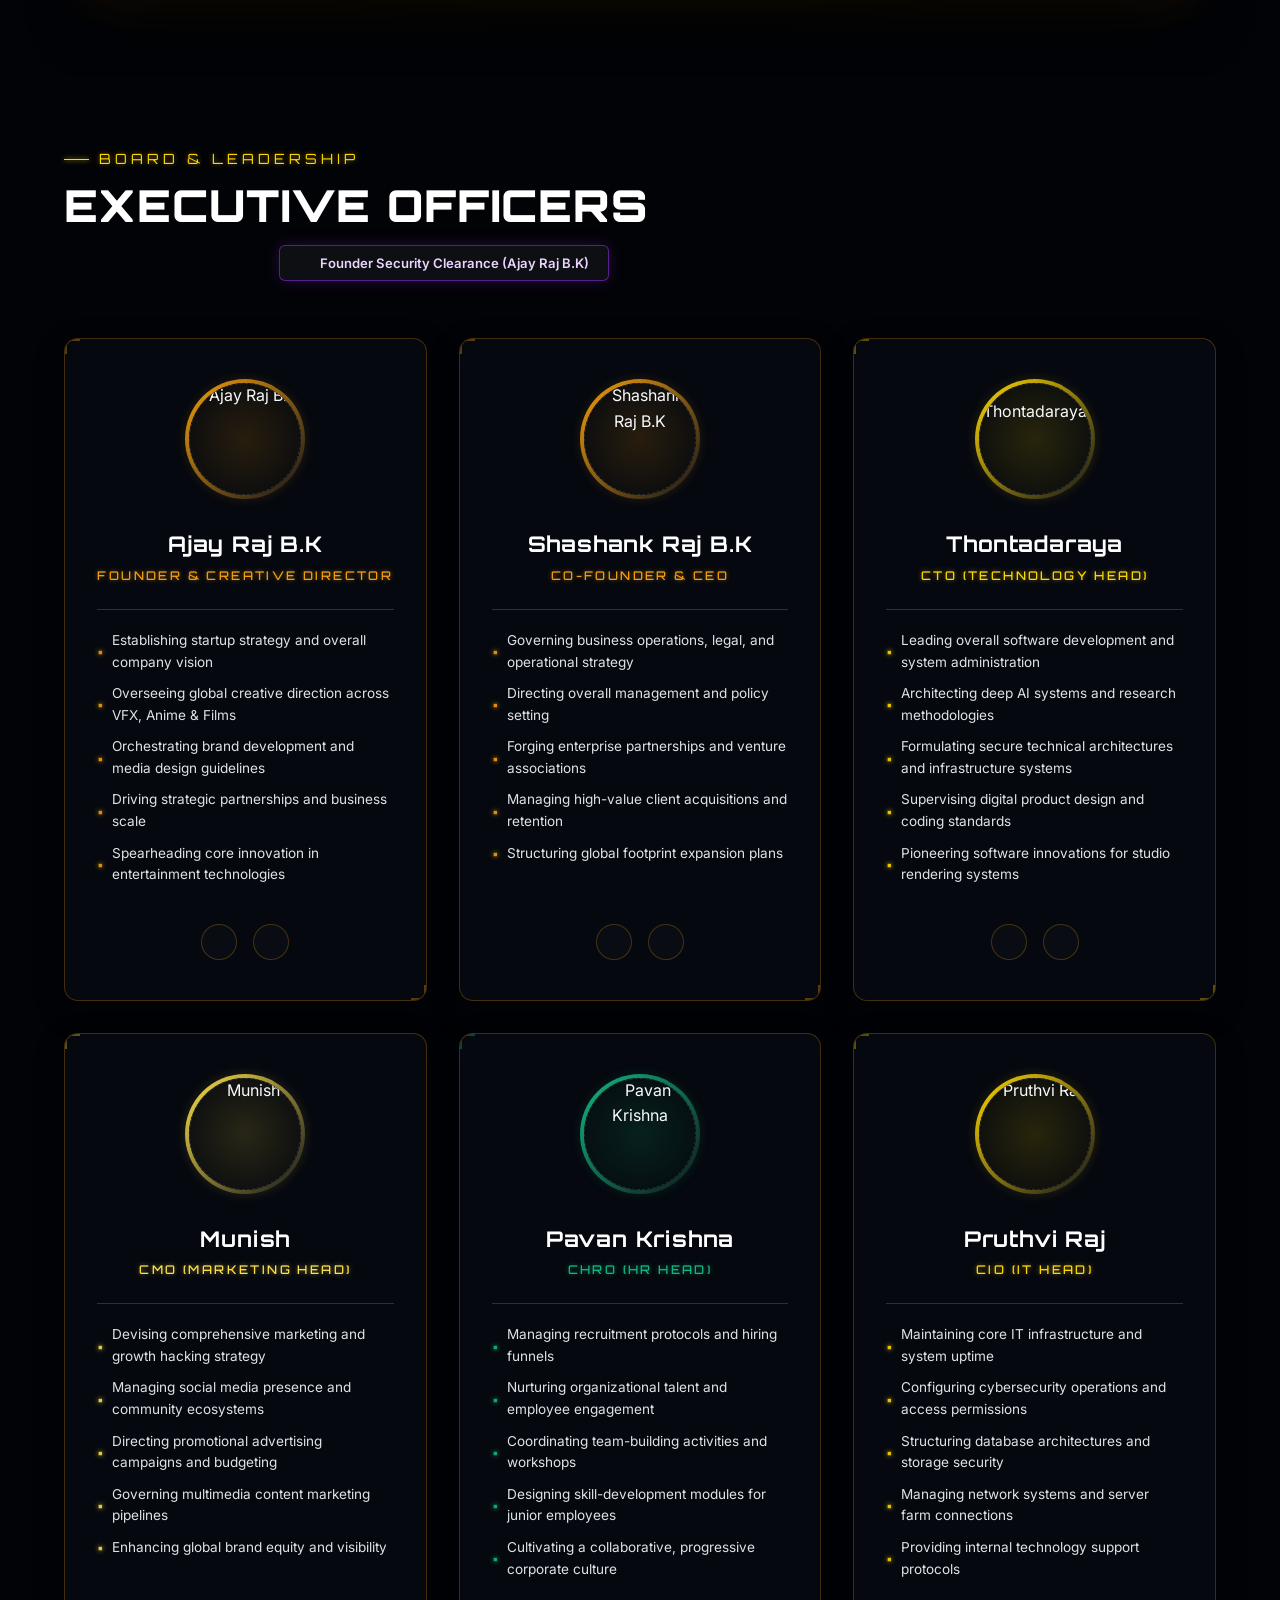
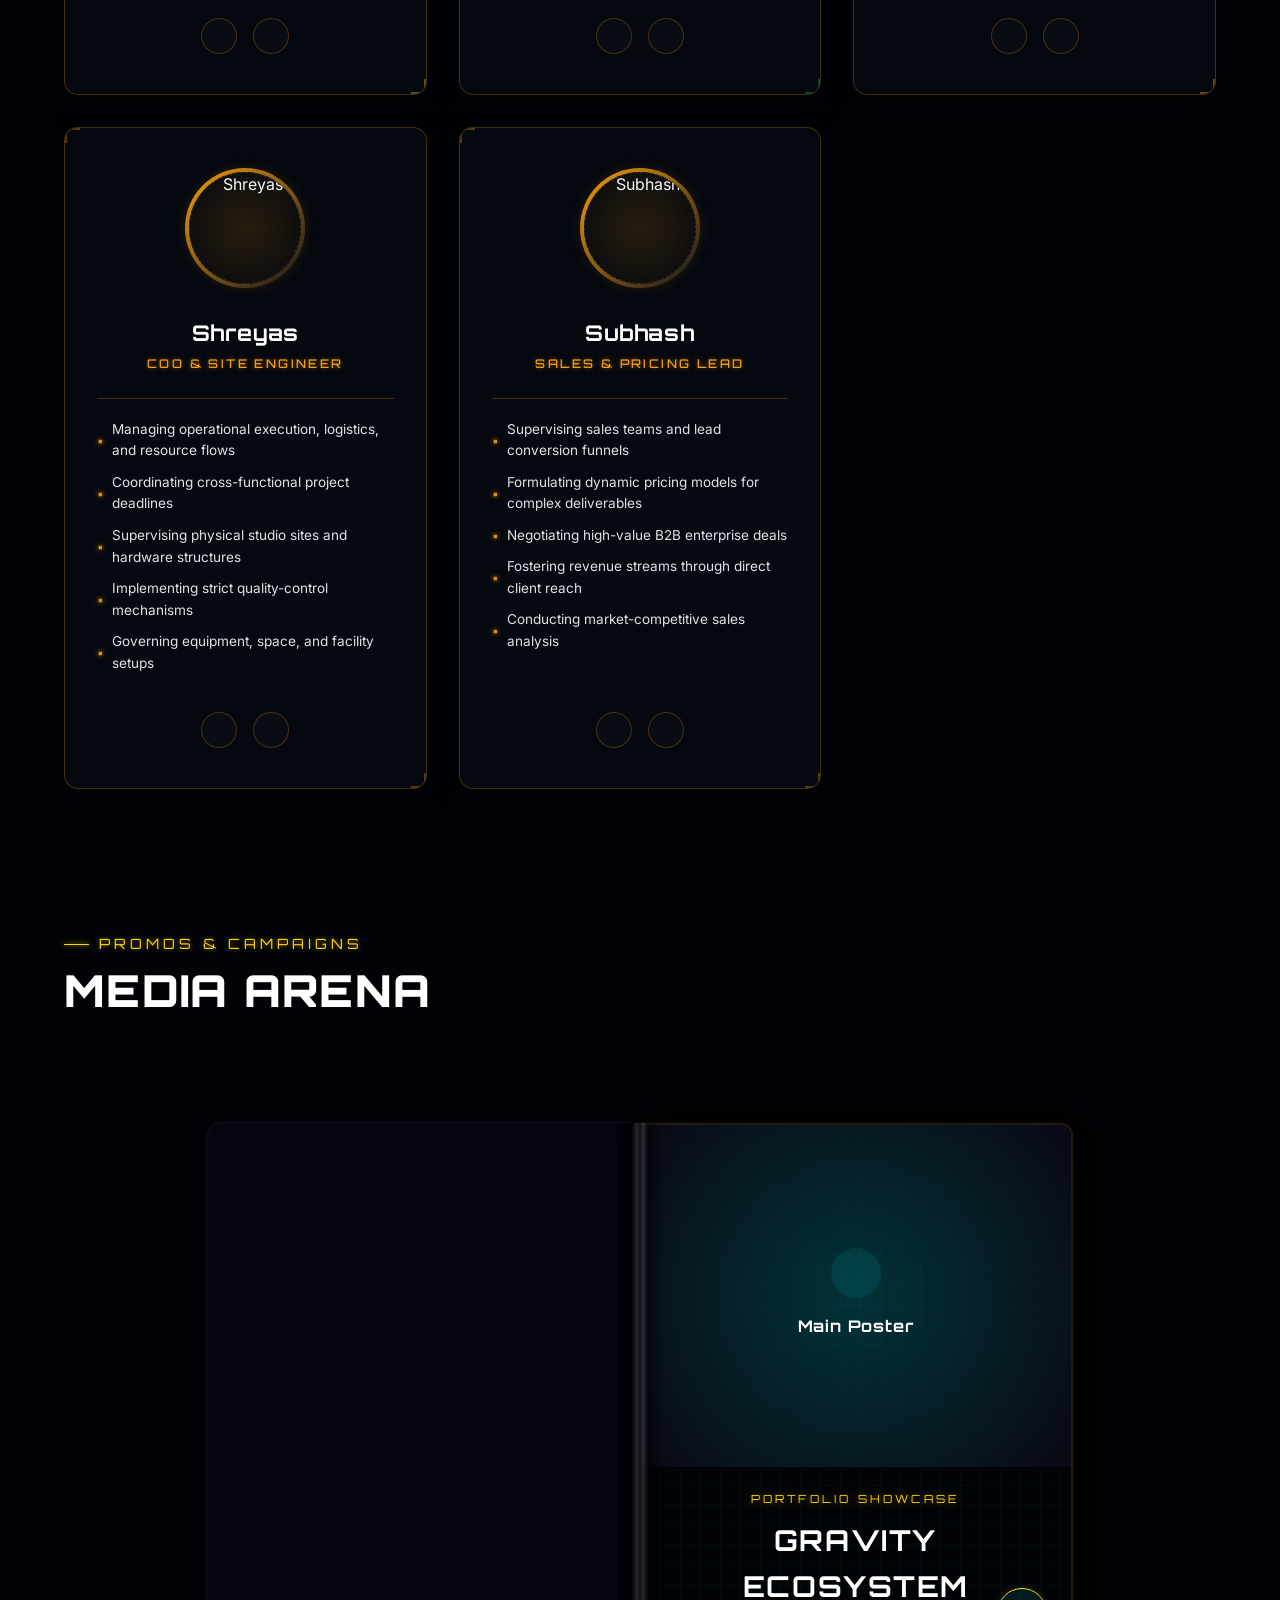
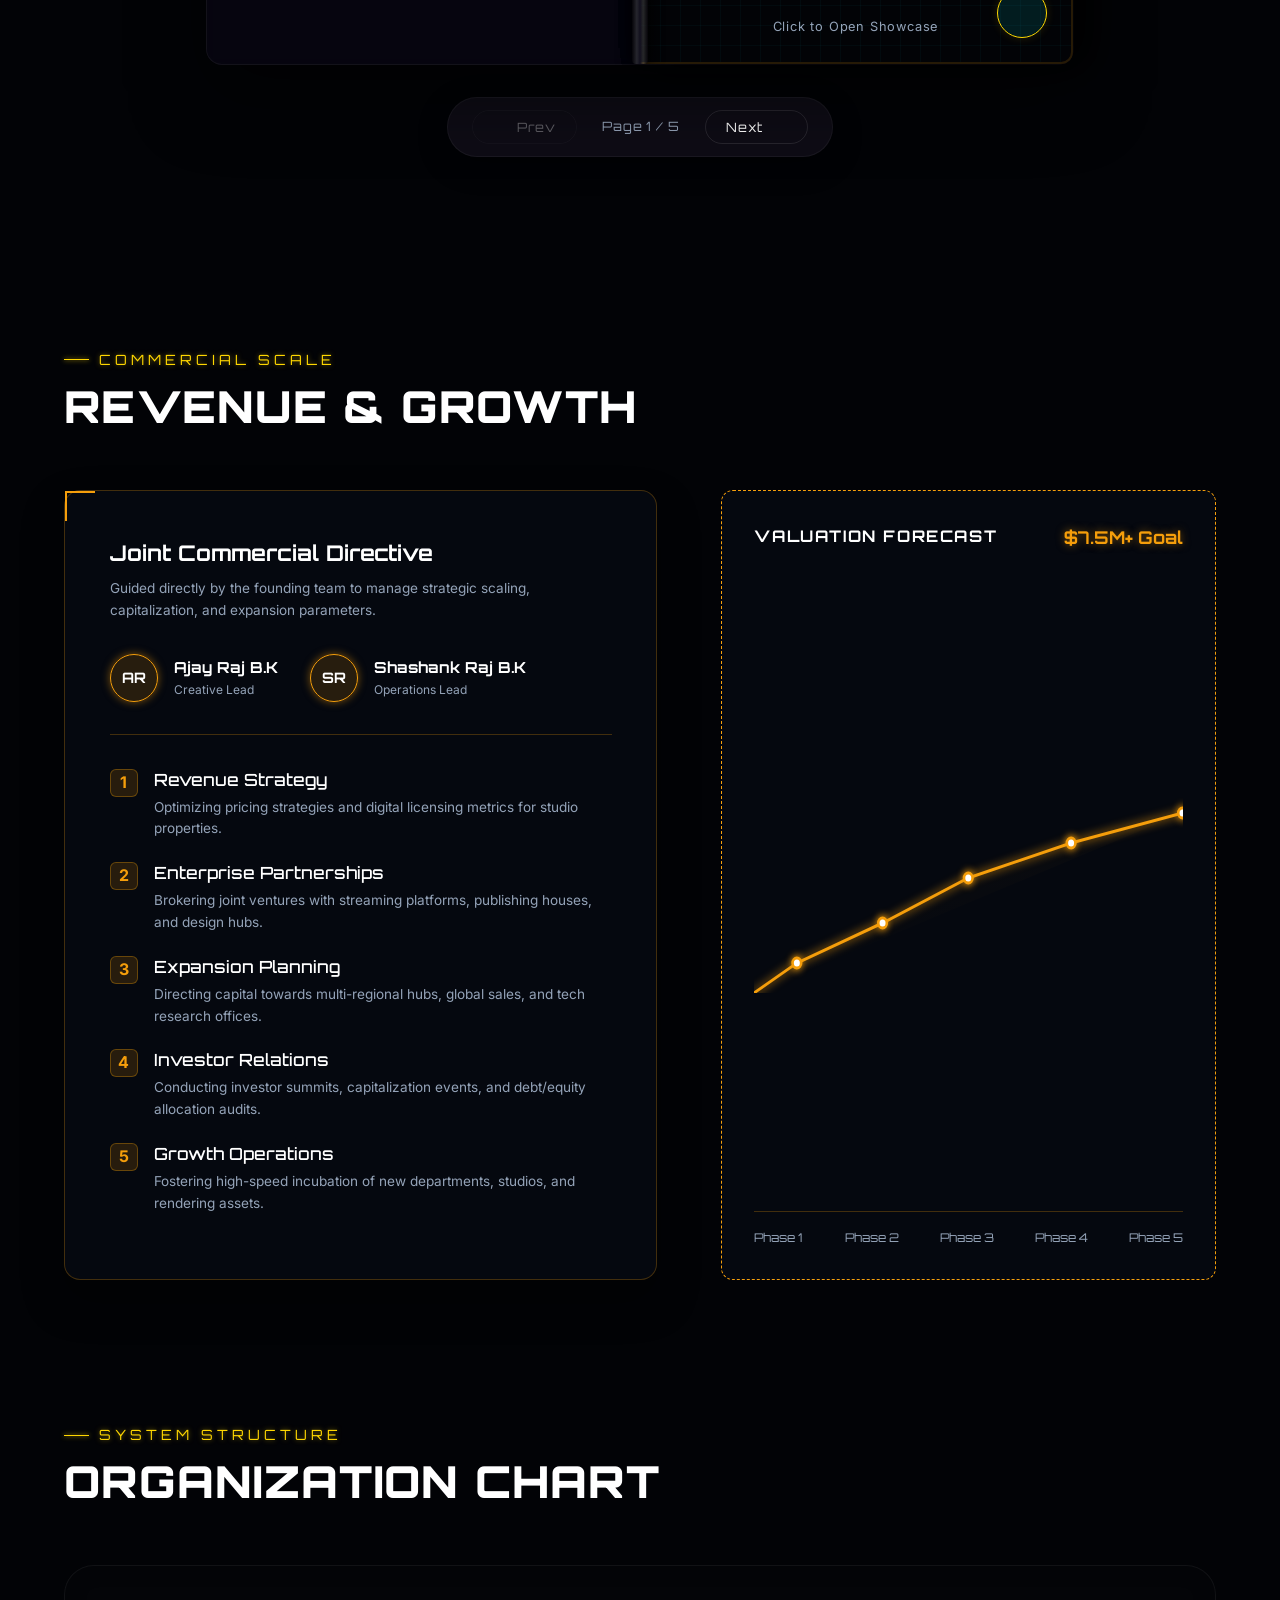
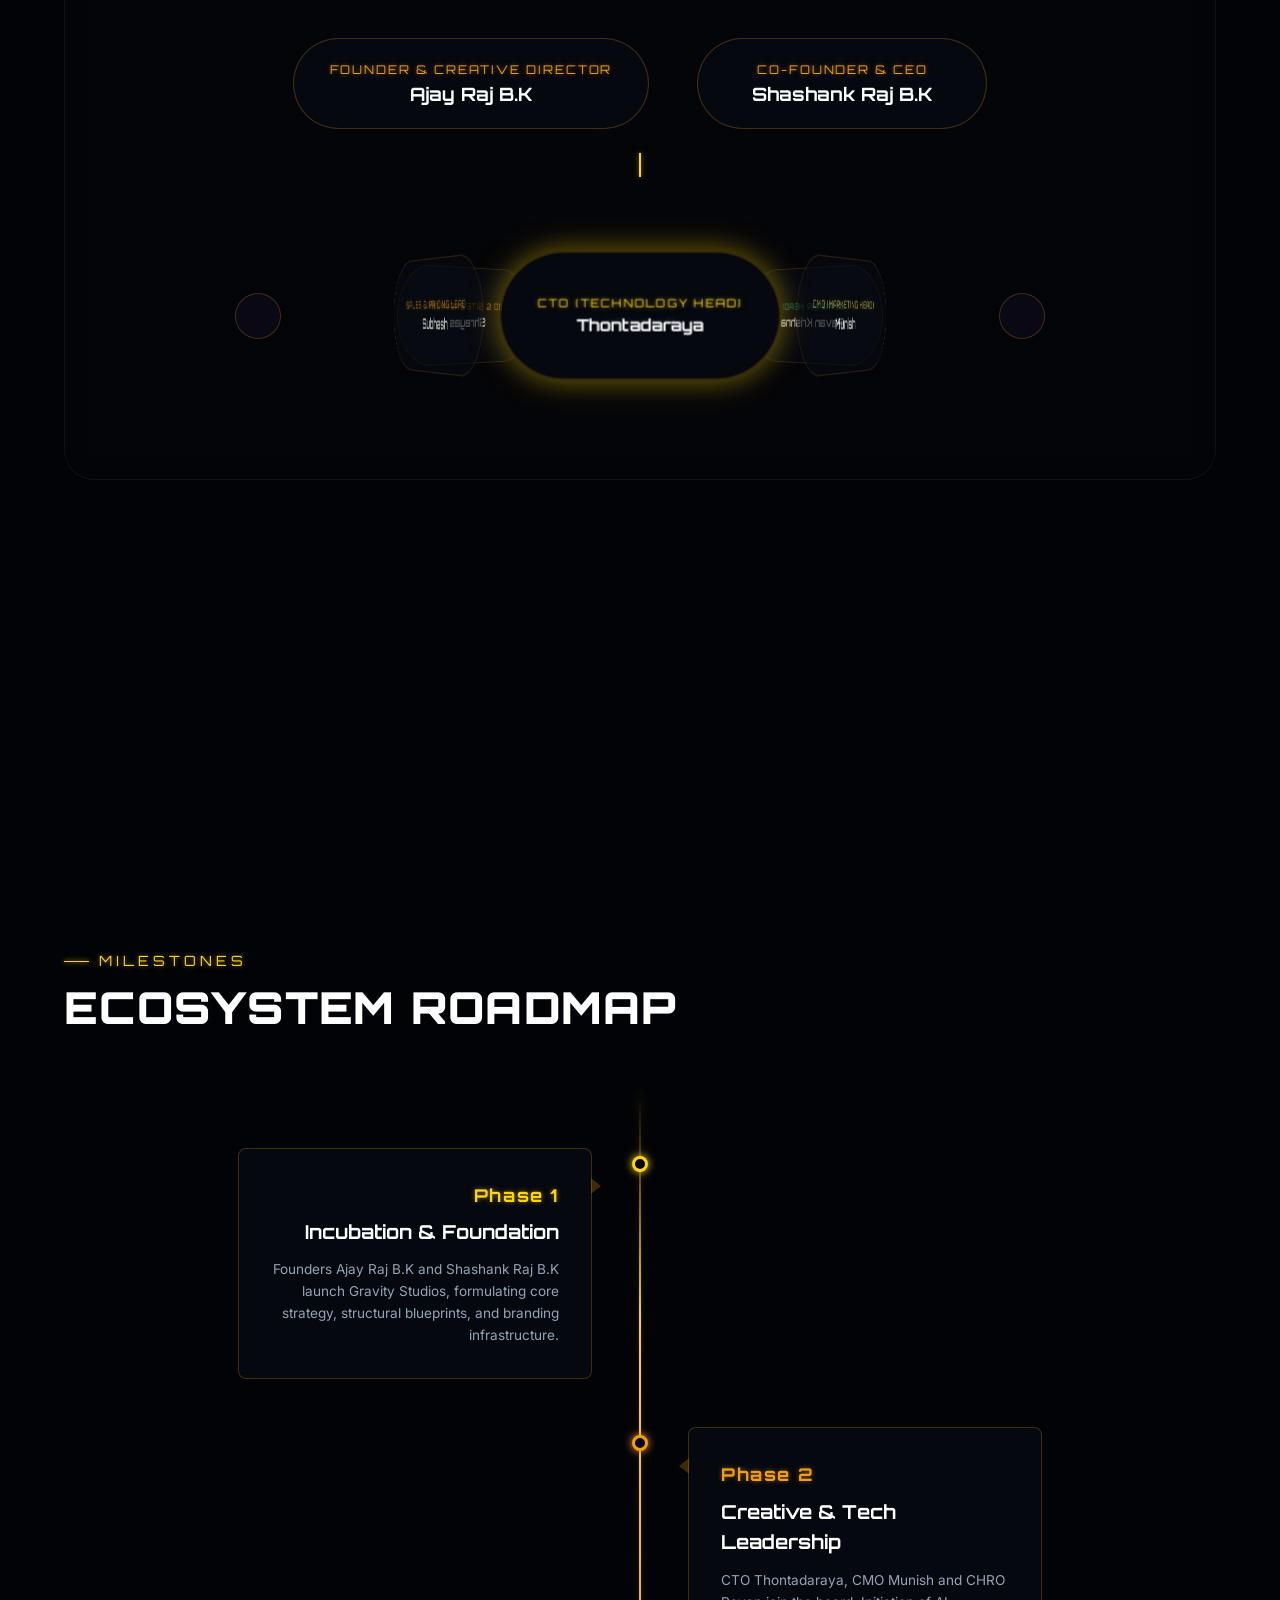
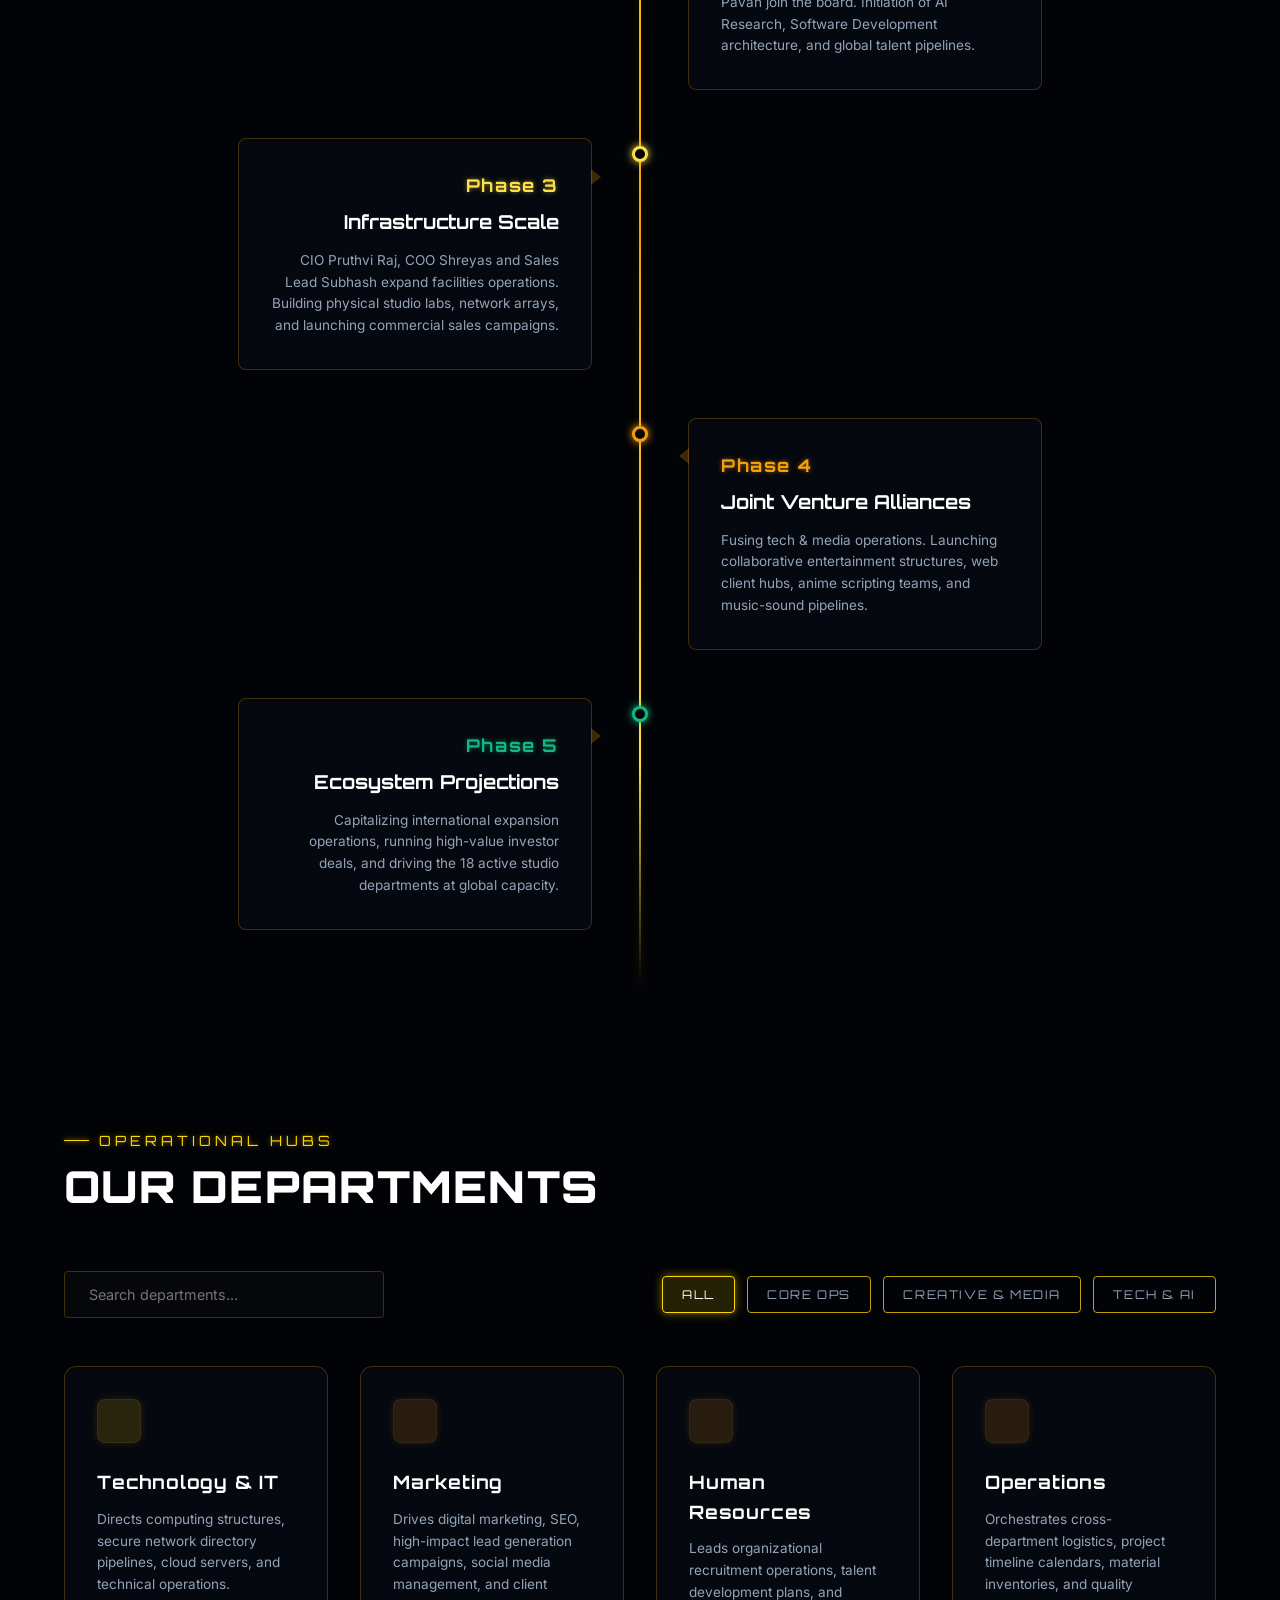
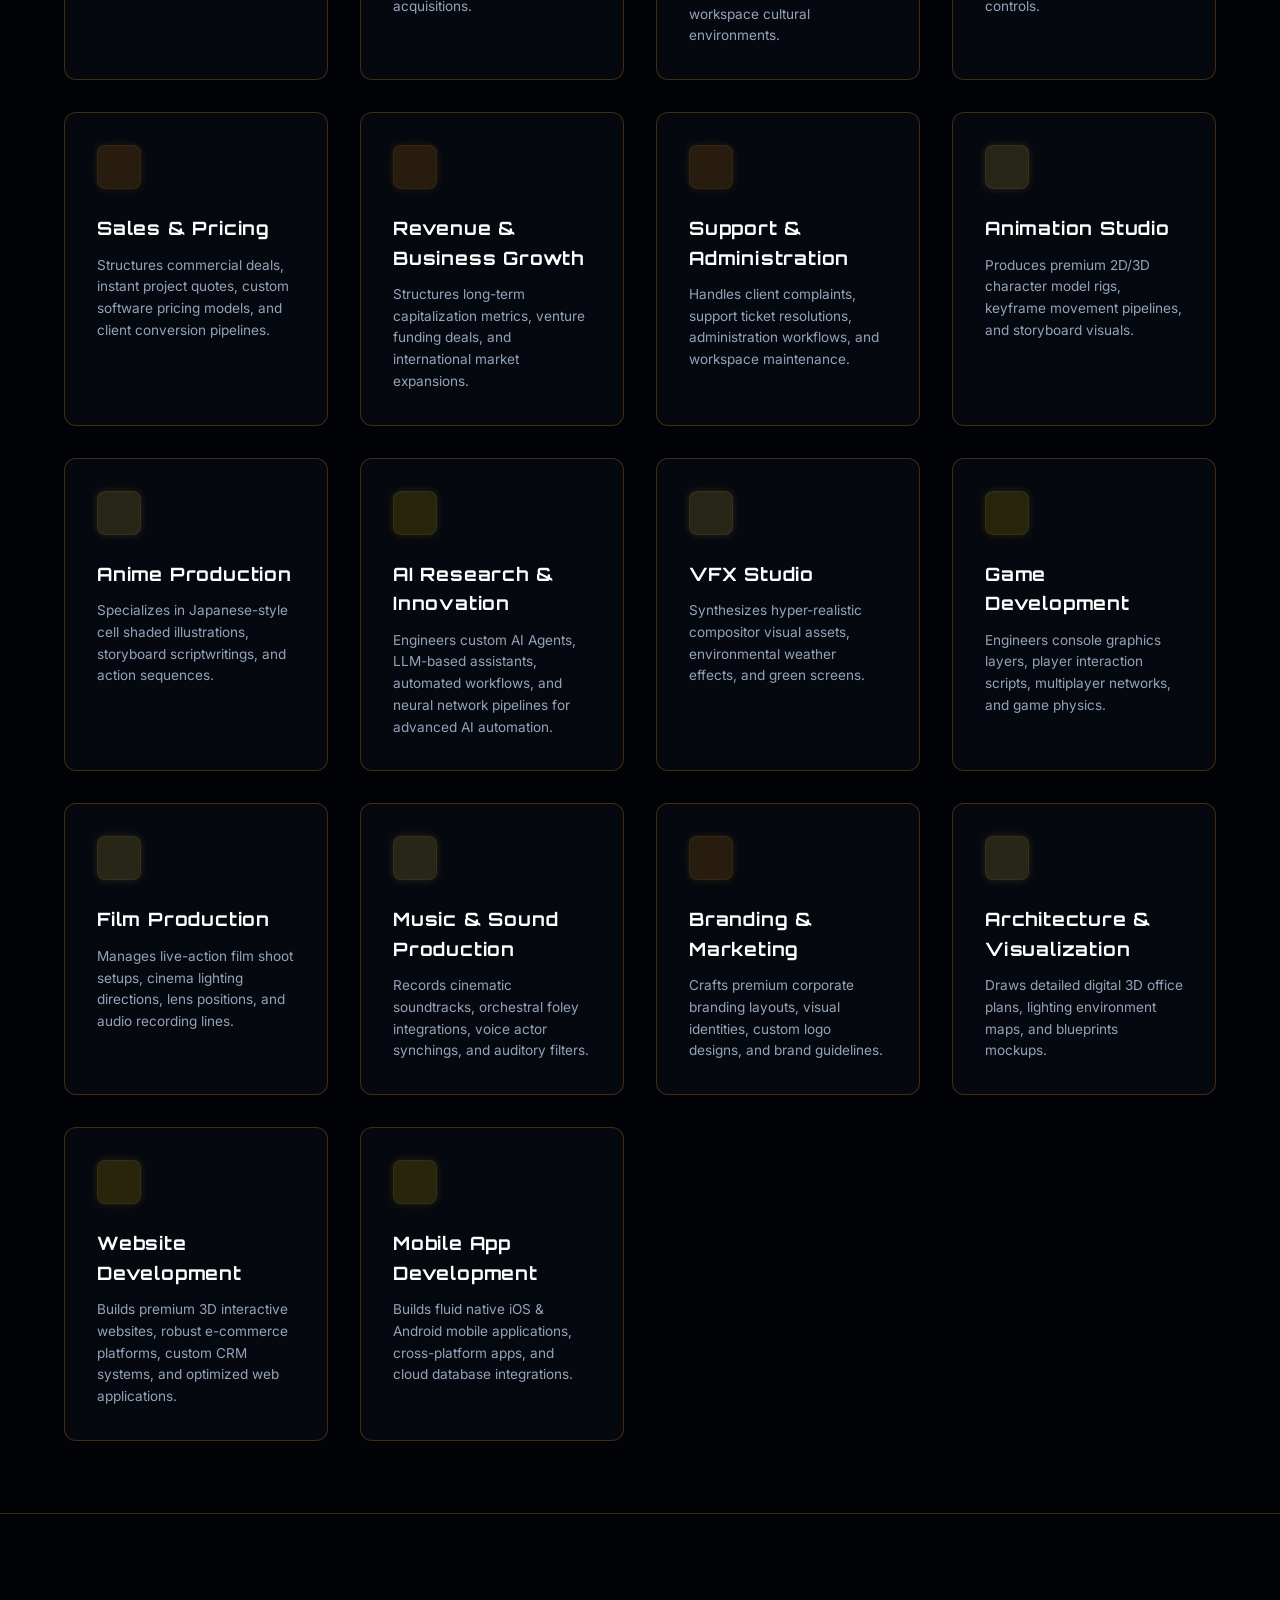
==== commit 4ae9b0c8: "feat(theme): implement Orbital Eclipse Solar Gold and Obsidian design system and photorealistic 3D E" ====
--- a/index.html
+++ b/index.html
@@ -8,6 +8,14 @@
   <link rel="shortcut icon" type="image/x-icon" href="/favicon.ico?v=2.0">
   <link rel="apple-touch-icon" href="/apple-touch-icon.png?v=2.0">
   <link rel="canonical" href="https://antigravitystudios.in/">
+
+  <!-- High Performance Speed Optimizations: Preconnects & Font Preloading -->
+  <link rel="preconnect" href="https://fonts.googleapis.com">
+  <link rel="preconnect" href="https://fonts.gstatic.com" crossorigin>
+  <link rel="preconnect" href="https://cdnjs.cloudflare.com">
+  <link rel="preconnect" href="https://cdn.jsdelivr.net">
+  <link rel="stylesheet" href="https://fonts.googleapis.com/css2?family=Inter:wght@300;400;500;600;700&family=Orbitron:wght@400;500;700;900&display=swap">
+  <link rel="preload" href="/assets/textures/earth/earth_atmos_2048.jpg" as="image">
   
   <!-- Google Analytics Tag Placeholder (Replace G-XXXXXXXXXX with your actual Measurement ID to enable tracking) -->
   <!-- 
@@ -249,16 +257,17 @@
   </script>
   
   <!-- Style Sheets -->
-  <link rel="stylesheet" href="/css/style.css?v=5.1.0">
-  <link rel="stylesheet" href="/css/chatbot.css?v=5.1.0">
-  <script src="https://accounts.google.com/gsi/client" async defer></script>
-  <!-- Razorpay Checkout SDK -->
-  <script src="https://checkout.razorpay.com/v1/checkout.js"></script>
+  <link rel="stylesheet" href="/css/style.css?v=5.3.0">
+  <link rel="stylesheet" href="/css/chatbot.css?v=5.2.0">
+  <!-- Razorpay Checkout SDK (Deferred for non-blocking load) -->
+  <script src="https://checkout.razorpay.com/v1/checkout.js" defer></script>
 </head>
-<body>
-  <!-- Script to load theme early and prevent flash of default theme -->
+<body class="dark-theme">
+  <!-- Script to load theme early: defaults to dark-theme (Midnight Orbital Space) -->
   <script>
-    if (localStorage.getItem('gravity-theme') === 'dark') {
+    if (localStorage.getItem('gravity-theme') === 'light') {
+      document.body.classList.remove('dark-theme');
+    } else {
       document.body.classList.add('dark-theme');
     }
   </script>
@@ -1148,24 +1157,24 @@
 
       <!-- ZERO-TRUST FOUNDER AUTHENTICATION MODAL (95+ MILITARY GRADE SECURITY) -->
       <div class="portal-modal-overlay" id="founder-auth-modal" aria-modal="true" role="dialog" style="display: none; z-index: 10050;">
-        <div class="portal-modal-container founder-auth-container" style="width: 460px; max-width: 92%; padding: 2rem; border: 1px solid rgba(138, 43, 226, 0.4); box-shadow: 0 0 35px rgba(138, 43, 226, 0.25), 0 20px 50px rgba(0,0,0,0.85); background: rgba(8, 6, 18, 0.96); backdrop-filter: blur(16px); border-radius: 14px;">
+        <div class="portal-modal-container founder-auth-container" style="width: 460px; max-width: 92%; padding: 2rem; border: 1px solid rgba(245, 158, 11, 0.45); box-shadow: 0 0 35px rgba(255, 215, 0, 0.25), 0 20px 50px rgba(0,0,0,0.85); background: rgba(8, 11, 18, 0.98); backdrop-filter: blur(20px); border-radius: 14px;">
           <button type="button" class="portal-modal-close" id="founder-auth-modal-close" aria-label="Close Authentication Modal">&times;</button>
           
           <div style="text-align: center; margin-bottom: 1.25rem;">
-            <div style="display: inline-flex; align-items: center; justify-content: center; width: 56px; height: 56px; border-radius: 50%; background: radial-gradient(circle, rgba(138, 43, 226, 0.3) 0%, rgba(0, 240, 255, 0.08) 100%); border: 1.5px solid var(--neon-purple); box-shadow: 0 0 20px rgba(138, 43, 226, 0.5); margin-bottom: 0.75rem;">
+            <div style="display: inline-flex; align-items: center; justify-content: center; width: 56px; height: 56px; border-radius: 50%; background: radial-gradient(circle, rgba(245, 158, 11, 0.35) 0%, rgba(8, 11, 18, 0.5) 100%); border: 1.5px solid var(--neon-cyan); box-shadow: 0 0 20px rgba(255, 215, 0, 0.5); margin-bottom: 0.75rem;">
               <i data-lucide="shield-alert" style="width: 28px; height: 28px; color: #ffd700;"></i>
             </div>
             <div style="display: flex; align-items: center; justify-content: center; gap: 0.4rem; margin-bottom: 0.25rem;">
-              <span style="font-size: 0.68rem; letter-spacing: 0.12rem; text-transform: uppercase; background: rgba(0, 240, 255, 0.12); color: var(--neon-cyan); padding: 0.2rem 0.55rem; border-radius: 999px; border: 1px solid rgba(0, 240, 255, 0.35); font-weight: 700;">
+              <span style="font-size: 0.68rem; letter-spacing: 0.12rem; text-transform: uppercase; background: rgba(245, 158, 11, 0.15); color: #ffd700; padding: 0.2rem 0.55rem; border-radius: 999px; border: 1px solid rgba(245, 158, 11, 0.4); font-weight: 700;">
                 95+ Zero-Trust Enclave
               </span>
             </div>
             <h3 style="margin: 0.4rem 0 0.2rem 0; font-size: 1.35rem; font-weight: 800; letter-spacing: 0.02rem; color: #fff; font-family: var(--font-heading, sans-serif);">Founder Security Clearance</h3>
-            <p style="margin: 0; font-size: 0.78rem; color: rgba(233, 213, 255, 0.8);">Ajay Raj B.K &bull; Cryptographic Proof of Authority</p>
+            <p style="margin: 0; font-size: 0.78rem; color: rgba(240, 244, 252, 0.8);">Ajay Raj B.K &bull; Cryptographic Proof of Authority</p>
           </div>
 
           <!-- Lockout Alert Banner (hidden unless locked) -->
-          <div id="founder-lockout-banner" style="display: none; background: rgba(255, 0, 85, 0.15); border: 1px solid rgba(255, 0, 85, 0.5); border-radius: 8px; padding: 0.75rem; margin-bottom: 1rem; color: #ff6b8b; font-size: 0.78rem; text-align: center; line-height: 1.4;">
+          <div id="founder-lockout-banner" style="display: none; background: rgba(255, 0, 85, 0.2); border: 1px solid rgba(255, 0, 85, 0.5); border-radius: 8px; padding: 0.75rem; margin-bottom: 1rem; color: #ff6b8b; font-size: 0.78rem; text-align: center; line-height: 1.4;">
             <i data-lucide="alert-octagon" style="width: 16px; height: 16px; vertical-align: middle; margin-right: 0.25rem;"></i>
             <strong>MAXIMUM SECURITY LOCKDOWN</strong><br>
             Too many failed attempts. Cooldown active for: <span id="founder-lockout-timer" style="font-weight: bold; color: #fff;">15m 00s</span>
@@ -1174,12 +1183,12 @@
           <!-- Auth Form -->
           <form id="founder-auth-form" style="display: flex; flex-direction: column; gap: 1rem;">
             <div class="portal-input-group" style="position: relative;">
-              <label for="founder-master-key" style="font-size: 0.76rem; letter-spacing: 0.05rem; text-transform: uppercase; color: #e9d5ff; font-weight: 600; display: block; margin-bottom: 0.35rem;">
+              <label for="founder-master-key" style="font-size: 0.76rem; letter-spacing: 0.05rem; text-transform: uppercase; color: #f0f4fc; font-weight: 600; display: block; margin-bottom: 0.35rem;">
                 Enter Master Founder Key
               </label>
               <div style="position: relative; display: flex; align-items: center;">
-                <input type="password" id="founder-master-key" required placeholder="Enter Ajay Raj B.K Security Key" autocomplete="current-password" style="width: 100%; background: rgba(0, 0, 0, 0.6); border: 1px solid rgba(138, 43, 226, 0.5); color: #fff; padding: 0.75rem 2.75rem 0.75rem 0.85rem; border-radius: 8px; font-family: monospace; font-size: 0.92rem; outline: none; transition: border-color 0.2s, box-shadow 0.2s;">
-                <button type="button" id="founder-toggle-pwd-btn" aria-label="Toggle Password Visibility" style="position: absolute; right: 0.6rem; background: none; border: none; color: rgba(255,255,255,0.6); cursor: pointer; padding: 0.25rem; display: flex; align-items: center;">
+                <input type="password" id="founder-master-key" required placeholder="Enter Ajay Raj B.K Security Key" autocomplete="current-password" style="width: 100%; background: rgba(0, 0, 0, 0.7); border: 1px solid rgba(245, 158, 11, 0.45); color: #fff; padding: 0.75rem 2.75rem 0.75rem 0.85rem; border-radius: 8px; font-family: monospace; font-size: 0.92rem; outline: none; transition: border-color 0.2s, box-shadow 0.2s;">
+                <button type="button" id="founder-toggle-pwd-btn" aria-label="Toggle Password Visibility" style="position: absolute; right: 0.6rem; background: none; border: none; color: rgba(255,255,255,0.7); cursor: pointer; padding: 0.25rem; display: flex; align-items: center;">
                   <i data-lucide="eye" id="founder-pwd-icon" style="width: 18px; height: 18px;"></i>
                 </button>
               </div>
@@ -1194,7 +1203,7 @@
 
             <div style="display: flex; gap: 0.75rem; margin-top: 0.5rem;">
               <button type="button" id="founder-auth-cancel" class="main-founder-btn outline" style="flex: 1; padding: 0.65rem;">Cancel</button>
-              <button type="submit" id="founder-auth-submit" class="main-founder-btn primary" style="flex: 2; padding: 0.65rem; background: linear-gradient(135deg, #8a2be2, #00f0ff); border: none; font-weight: 700; color: #000; box-shadow: 0 0 15px rgba(0, 240, 255, 0.4);">
+              <button type="submit" id="founder-auth-submit" class="main-founder-btn primary" style="flex: 2; padding: 0.65rem; background: linear-gradient(135deg, #ffd700, #f59e0b); border: 1px solid #fde047; font-weight: 700; color: #030407; box-shadow: 0 0 15px rgba(255, 215, 0, 0.5);">
                 <i data-lucide="unlock" style="width: 14px; height: 14px; vertical-align: middle;"></i> Verify & Unlock
               </button>
             </div>
@@ -3088,9 +3097,9 @@
   <!-- Supabase Client SDK (CDN) -->
   <script src="https://cdn.jsdelivr.net/npm/@supabase/supabase-js@2.110.7/dist/umd/supabase.js" integrity="sha384-hazsLVND17GNLVdtV19te6qbFT2YuLgl8SamcF+QR5eIOC+W4dGKrUNMxU1jH1zD" crossorigin="anonymous"></script>
   <!-- Custom Application Scripts -->
-  <script src="/js/three-scene.js?v=5.1.0"></script>
-  <script src="/js/app.js?v=5.1.0"></script>
-  <script src="/js/chatbot.js?v=5.1.0"></script>
+  <script src="/js/three-scene.js?v=5.8.0"></script>
+  <script src="/js/app.js?v=5.2.0"></script>
+  <script src="/js/chatbot.js?v=5.2.0"></script>
 
   <!-- DIGITAL PRODUCTS UNDER CONSTRUCTION MODAL -->
   <div id="construction-modal-overlay" class="construction-modal-overlay" aria-modal="true" role="dialog" aria-labelledby="construction-modal-title" style="display: none;">
--- a/css/style.css
+++ b/css/style.css
@@ -1,38 +1,45 @@
-@import url('https://fonts.googleapis.com/css2?family=Inter:wght@300;400;500;600;700&family=Orbitron:wght@400;500;700;900&display=swap');
-
-/* --- DEFAULT LIGHT MODE DESIGN SYSTEM VARIABLES --- */
+/* --- ORBITAL ECLIPSE: SOLAR GOLD & OBSIDIAN DESIGN SYSTEM --- */
 :root {
-  /* Dynamic Neon Spectrum (Adapted slightly darker for high readability in Light Mode) */
-  --neon-cyan: #008fa8;
-  --neon-cyan-glow: rgba(0, 143, 168, 0.25);
-  --neon-cyan-dim: rgba(0, 143, 168, 0.05);
-
-  --neon-purple: #780dcc;
-  --neon-purple-glow: rgba(120, 13, 204, 0.25);
-  --neon-purple-dim: rgba(120, 13, 204, 0.05);
-
-  --neon-pink: #d10046;
-  --neon-pink-glow: rgba(209, 0, 70, 0.25);
-  --neon-pink-dim: rgba(209, 0, 70, 0.05);
-
-  --neon-amber: #c25d00;
-  --neon-amber-glow: rgba(194, 93, 0, 0.25);
-  --neon-amber-dim: rgba(194, 93, 0, 0.05);
-
-  --neon-green: #00990f;
-  --neon-green-glow: rgba(0, 153, 15, 0.25);
-  --neon-green-dim: rgba(0, 153, 15, 0.05);
-
-  /* Light Theme backgrounds and typography */
-  --bg-dark: #faf9fe;
-  --bg-deep: #f1eff9;
-  --glass-bg: rgba(255, 255, 255, 0.72);
-  --glass-border: rgba(0, 0, 0, 0.06);
-  --glass-border-hover: rgba(0, 0, 0, 0.15);
+  /* Solar Gold & Amber Flare Spectrum (20% Brand Accent) */
+  --neon-gold: #ffd700;
+  --neon-gold-glow: rgba(255, 215, 0, 0.45);
+  --neon-gold-dim: rgba(255, 215, 0, 0.12);
+
+  --neon-amber: #f59e0b;
+  --neon-amber-glow: rgba(245, 158, 11, 0.45);
+  --neon-amber-dim: rgba(245, 158, 11, 0.12);
+
+  /* Primary Neon Variable mapped to Solar Gold */
+  --neon-cyan: #ffd700;
+  --neon-cyan-glow: rgba(255, 215, 0, 0.45);
+  --neon-cyan-dim: rgba(255, 215, 0, 0.12);
+
+  /* Secondary Deep Solar Amber */
+  --neon-purple: #f59e0b;
+  --neon-purple-glow: rgba(245, 158, 11, 0.45);
+  --neon-purple-dim: rgba(245, 158, 11, 0.12);
+
+  /* Starlight Champagne / Radiant Gold */
+  --neon-pink: #fde047;
+  --neon-pink-glow: rgba(253, 224, 71, 0.45);
+  --neon-pink-dim: rgba(253, 224, 71, 0.12);
+
+  /* Cyber Emerald Accent */
+  --neon-green: #10b981;
+  --neon-green-glow: rgba(16, 185, 129, 0.45);
+  --neon-green-dim: rgba(16, 185, 129, 0.12);
+
+  /* Deep Space Obsidian Base (75-80% Dominant Void) */
+  --bg-dark: #030407;
+  --bg-deep: #070a12;
+  --glass-bg: rgba(8, 11, 18, 0.9);
+  --glass-border: rgba(245, 158, 11, 0.22);
+  --glass-border-hover: rgba(255, 215, 0, 0.65);
   
-  --text-pure: #12101a;
-  --text-main: #3e3b4f;
-  --text-muted: #7d788e;
+  /* Diamond White typography and accents */
+  --text-pure: #ffffff;
+  --text-main: #f8fafc;
+  --text-muted: #94a3b8;
   
   --font-header: 'Orbitron', -apple-system, BlinkMacSystemFont, "Segoe UI", Roboto, sans-serif;
   --font-body: 'Inter', -apple-system, BlinkMacSystemFont, "Segoe UI", Roboto, sans-serif;
@@ -44,37 +51,40 @@
 
 /* --- DARK MODE OVERRIDES (Applied on body.dark-theme) --- */
 body.dark-theme {
-  /* Glowing Neon Spectrum (Bright, saturated neon values) */
-  --neon-cyan: #00f0ff;
-  --neon-cyan-glow: rgba(0, 240, 255, 0.4);
-  --neon-cyan-dim: rgba(0, 240, 255, 0.08);
-
-  --neon-purple: #b026ff;
-  --neon-purple-glow: rgba(176, 38, 255, 0.4);
-  --neon-purple-dim: rgba(176, 38, 255, 0.08);
-
-  --neon-pink: #ff0055;
-  --neon-pink-glow: rgba(255, 0, 85, 0.4);
-  --neon-pink-dim: rgba(255, 0, 85, 0.08);
-
-  --neon-amber: #ffaa00;
-  --neon-amber-glow: rgba(255, 170, 0, 0.4);
-  --neon-amber-dim: rgba(255, 170, 0, 0.08);
-
-  --neon-green: #39ff14;
-  --neon-green-glow: rgba(57, 255, 20, 0.4);
-  --neon-green-dim: rgba(57, 255, 20, 0.08);
-
-  /* Dark Theme backgrounds and typography */
-  --bg-dark: #040307;
-  --bg-deep: #08060f;
-  --glass-bg: rgba(12, 10, 22, 0.7);
-  --glass-border: rgba(255, 255, 255, 0.06);
-  --glass-border-hover: rgba(255, 255, 255, 0.2);
+  --neon-gold: #ffd700;
+  --neon-gold-glow: rgba(255, 215, 0, 0.5);
+  --neon-gold-dim: rgba(255, 215, 0, 0.14);
+
+  --neon-amber: #f59e0b;
+  --neon-amber-glow: rgba(245, 158, 11, 0.5);
+  --neon-amber-dim: rgba(245, 158, 11, 0.14);
+
+  --neon-cyan: #ffd700;
+  --neon-cyan-glow: rgba(255, 215, 0, 0.5);
+  --neon-cyan-dim: rgba(255, 215, 0, 0.14);
+
+  --neon-purple: #f59e0b;
+  --neon-purple-glow: rgba(245, 158, 11, 0.5);
+  --neon-purple-dim: rgba(245, 158, 11, 0.14);
+
+  --neon-pink: #fde047;
+  --neon-pink-glow: rgba(253, 224, 71, 0.5);
+  --neon-pink-dim: rgba(253, 224, 71, 0.14);
+
+  --neon-green: #10b981;
+  --neon-green-glow: rgba(16, 185, 129, 0.5);
+  --neon-green-dim: rgba(16, 185, 129, 0.14);
+
+  /* Deep Space Void and Solar Gold Frosted Glass */
+  --bg-dark: #020306;
+  --bg-deep: #05080e;
+  --glass-bg: rgba(6, 9, 16, 0.94);
+  --glass-border: rgba(245, 158, 11, 0.25);
+  --glass-border-hover: rgba(255, 215, 0, 0.75);
   
   --text-pure: #ffffff;
-  --text-main: #e2e0eb;
-  --text-muted: #8e8b9f;
+  --text-main: #f8fafc;
+  --text-muted: #94a3b8;
 }
 
 /* --- ACCESSIBILITY / READABILITY MODIFIERS --- */
@@ -119,12 +129,20 @@
 }
 
 /* --- RESET & BASE STYLES --- */
-* {
+*, *::before, *::after {
   box-sizing: border-box;
   margin: 0;
   padding: 0;
   scrollbar-width: thin;
   scrollbar-color: var(--neon-cyan) var(--bg-dark);
+}
+
+html {
+  overflow-x: hidden;
+  max-width: 100vw;
+  width: 100%;
+  scroll-behavior: smooth;
+  -webkit-text-size-adjust: 100%;
 }
 
 body {
@@ -133,13 +151,21 @@
   font-family: var(--font-body);
   line-height: 1.6;
   overflow-x: hidden;
+  max-width: 100vw;
+  width: 100%;
   position: relative;
   -webkit-font-smoothing: antialiased;
   min-height: 100vh;
+  min-height: 100dvh;
   transition: background-color var(--transition-medium), color var(--transition-medium);
 }
 
-/* Dynamic Grid Overlay (Adapts to Light / Dark background) */
+img, picture, svg, video, canvas {
+  max-width: 100%;
+  height: auto;
+}
+
+/* Dynamic Space Grid Overlay */
 body::before {
   content: '';
   position: fixed;
@@ -148,20 +174,20 @@
   width: 100%;
   height: 100%;
   background: 
-    linear-gradient(rgba(176, 38, 255, 0.02) 1px, transparent 1px),
-    linear-gradient(90deg, rgba(0, 240, 255, 0.02) 1px, transparent 1px);
+    linear-gradient(rgba(245, 158, 11, 0.02) 1px, transparent 1px),
+    linear-gradient(90deg, rgba(245, 158, 11, 0.02) 1px, transparent 1px);
   background-size: 60px 60px;
   pointer-events: none;
   z-index: 1;
 }
 body.dark-theme::before {
   background: 
-    linear-gradient(rgba(176, 38, 255, 0.012) 1px, transparent 1px),
-    linear-gradient(90deg, rgba(0, 240, 255, 0.012) 1px, transparent 1px);
+    linear-gradient(rgba(245, 158, 11, 0.015) 1px, transparent 1px),
+    linear-gradient(90deg, rgba(245, 158, 11, 0.015) 1px, transparent 1px);
   background-size: 60px 60px;
 }
 
-/* Ambient Colorful Glows */
+/* Ambient Midnight Crimson & Obsidian Glows (20% Ambient Red Balance) */
 body::after {
   content: '';
   position: fixed;
@@ -170,9 +196,9 @@
   width: 100%;
   height: 100%;
   background: 
-    radial-gradient(circle at 10% 20%, rgba(255, 0, 85, 0.035) 0%, transparent 40%),
-    radial-gradient(circle at 90% 80%, rgba(0, 240, 255, 0.035) 0%, transparent 40%),
-    radial-gradient(circle at 50% 50%, transparent 70%, rgba(176, 38, 255, 0.035) 100%);
+    radial-gradient(circle at 15% 15%, rgba(245, 158, 11, 0.12) 0%, transparent 45%),
+    radial-gradient(circle at 85% 80%, rgba(245, 158, 11, 0.08) 0%, transparent 45%),
+    radial-gradient(circle at 50% 50%, rgba(179, 0, 30, 0.04) 0%, transparent 60%);
   pointer-events: none;
   z-index: 1;
 }
@@ -185,14 +211,14 @@
   background: var(--bg-dark);
 }
 ::-webkit-scrollbar-thumb {
-  background: rgba(0, 240, 255, 0.25);
+  background: rgba(245, 158, 11, 0.35);
   border-radius: 4px;
   border: 2px solid var(--bg-dark);
   transition: var(--transition-fast);
 }
 ::-webkit-scrollbar-thumb:hover {
-  background: var(--neon-cyan);
-  box-shadow: 0 0 10px var(--neon-cyan);
+  background: #ffd700;
+  box-shadow: 0 0 12px rgba(255, 215, 0, 0.7);
 }
 
 /* --- CANVAS LAYERS --- */
@@ -218,7 +244,7 @@
 }
 
 
-/* --- HEADER & NAVIGATION --- */
+/* --- HEADER & NAVIGATION (Midnight Obsidian & Crimson Rim) --- */
 header {
   position: fixed;
   top: 0;
@@ -229,15 +255,18 @@
   justify-content: space-between;
   align-items: center;
   z-index: 100;
-  backdrop-filter: blur(16px);
-  background: rgba(250, 249, 254, 0.78);
-  border-bottom: 1px solid rgba(0, 0, 0, 0.05);
+  backdrop-filter: blur(20px);
+  -webkit-backdrop-filter: blur(20px);
+  background: rgba(8, 2, 4, 0.9);
+  border-bottom: 1px solid rgba(245, 158, 11, 0.2);
+  box-shadow: 0 4px 30px rgba(0, 0, 0, 0.75), 0 1px 15px rgba(245, 158, 11, 0.1);
   transition: var(--transition-medium);
 }
 
 body.dark-theme header {
-  background: rgba(4, 3, 7, 0.78);
-  border-bottom: 1px solid rgba(255, 255, 255, 0.06);
+  background: rgba(6, 1, 3, 0.94);
+  border-bottom: 1px solid rgba(245, 158, 11, 0.25);
+  box-shadow: 0 4px 30px rgba(0, 0, 0, 0.85), 0 1px 18px rgba(255, 30, 66, 0.14);
 }
 
 header.header-hidden {
@@ -248,13 +277,14 @@
 
 header.scrolled {
   padding: 0.45rem 2.5rem;
-  background: rgba(250, 249, 254, 0.92);
-  border-bottom-color: rgba(0, 0, 0, 0.08);
+  background: rgba(5, 1, 2, 0.98);
+  border-bottom-color: rgba(245, 158, 11, 0.4);
+  box-shadow: 0 6px 35px rgba(0, 0, 0, 0.9), 0 2px 25px rgba(245, 158, 11, 0.2);
 }
 
 body.dark-theme header.scrolled {
-  background: rgba(4, 3, 7, 0.92);
-  border-bottom-color: rgba(255, 255, 255, 0.08);
+  background: rgba(5, 1, 2, 0.98);
+  border-bottom-color: rgba(255, 26, 64, 0.45);
 }
 
 .logo-container {
@@ -426,16 +456,16 @@
   top: calc(100% + 0.65rem);
   right: -1rem;
   width: 520px;
-  background: rgba(10, 8, 20, 0.97);
+  background: rgba(8, 11, 18, 0.97);
   backdrop-filter: blur(24px);
   -webkit-backdrop-filter: blur(24px);
-  border: 1px solid rgba(0, 240, 255, 0.22);
+  border: 1px solid rgba(245, 158, 11, 0.3);
   border-radius: 14px;
   padding: 1.15rem;
   display: grid;
   grid-template-columns: 1fr 1fr;
   gap: 1rem;
-  box-shadow: 0 20px 45px rgba(0, 0, 0, 0.75), 0 0 25px rgba(0, 240, 255, 0.12);
+  box-shadow: 0 20px 45px rgba(0, 0, 0, 0.85), 0 0 25px rgba(245, 158, 11, 0.2);
   opacity: 0;
   visibility: hidden;
   pointer-events: none;
@@ -463,9 +493,9 @@
 }
 
 body:not(.dark-theme) .nav-dropdown-menu {
-  background: rgba(255, 255, 255, 0.98);
-  border: 1px solid rgba(0, 0, 0, 0.12);
-  box-shadow: 0 20px 40px rgba(0, 0, 0, 0.15), 0 0 20px rgba(0, 180, 216, 0.12);
+  background: rgba(8, 11, 18, 0.98);
+  border: 1px solid rgba(245, 158, 11, 0.3);
+  box-shadow: 0 20px 45px rgba(0, 0, 0, 0.8), 0 0 25px rgba(245, 158, 11, 0.2);
 }
 
 /* Open state on hover or click */
@@ -491,14 +521,14 @@
   text-transform: uppercase;
   color: var(--neon-cyan);
   padding: 0 0.5rem 0.4rem 0.5rem;
-  border-bottom: 1px solid rgba(255, 255, 255, 0.08);
+  border-bottom: 1px solid rgba(245, 158, 11, 0.15);
   margin-bottom: 0.25rem;
-  font-weight: 600;
+  font-weight: 700;
 }
 
 body:not(.dark-theme) .dropdown-category-title {
-  color: #0077b6;
-  border-bottom: 1px solid rgba(0, 0, 0, 0.08);
+  color: var(--neon-cyan);
+  border-bottom: 1px solid rgba(245, 158, 11, 0.15);
 }
 
 /* Individual links inside dropdown */
@@ -519,22 +549,22 @@
 }
 
 .dropdown-link:hover {
-  background: rgba(0, 240, 255, 0.09) !important;
+  background: rgba(245, 158, 11, 0.12) !important;
   transform: translateX(3px);
 }
 
 body:not(.dark-theme) .dropdown-link:hover {
-  background: rgba(0, 150, 214, 0.1) !important;
+  background: rgba(245, 158, 11, 0.12) !important;
 }
 
 .dropdown-link.active {
-  background: rgba(0, 240, 255, 0.15) !important;
+  background: rgba(245, 158, 11, 0.2) !important;
   border-left: 2px solid var(--neon-cyan);
 }
 
 body:not(.dark-theme) .dropdown-link.active {
-  background: rgba(0, 150, 214, 0.15) !important;
-  border-left: 2px solid #0077b6;
+  background: rgba(245, 158, 11, 0.2) !important;
+  border-left: 2px solid var(--neon-cyan);
 }
 
 .dropdown-link-icon {
@@ -546,7 +576,7 @@
 }
 
 body:not(.dark-theme) .dropdown-link-icon {
-  color: #0077b6;
+  color: var(--neon-cyan);
 }
 
 .dropdown-link:hover .dropdown-link-icon {
@@ -689,63 +719,81 @@
 }
 
 section {
-  padding: 8rem 10% 6rem 10%;
-  min-height: 100vh;
+  padding: clamp(4.5rem, 8vh, 7.5rem) clamp(1rem, 5vw, 10%);
+  min-height: auto;
   display: flex;
   flex-direction: column;
   justify-content: center;
   position: relative;
   overflow: hidden;
+  box-sizing: border-box;
+  width: 100%;
 }
 
 .section-header {
-  margin-bottom: 4rem;
-  max-width: 700px;
+  margin-bottom: clamp(2rem, 4.5vw, 3.75rem);
+  max-width: 760px;
+  width: 100%;
 }
 
 .section-subtitle {
   font-family: var(--font-header);
   color: var(--neon-cyan);
-  font-size: 0.9rem;
-  letter-spacing: 0.25rem;
+  font-size: clamp(0.72rem, 1.8vw, 0.88rem);
+  letter-spacing: clamp(0.12rem, 0.5vw, 0.25rem);
   text-transform: uppercase;
-  margin-bottom: 0.75rem;
-  display: flex;
-  align-items: center;
-  gap: 0.75rem;
+  margin-bottom: 0.65rem;
+  display: flex;
+  align-items: center;
+  gap: 0.65rem;
   text-shadow: 0 0 5px var(--neon-cyan-glow);
 }
 
 .section-subtitle::before {
   content: '';
   display: inline-block;
-  width: 25px;
+  width: clamp(16px, 3vw, 25px);
   height: 1px;
   background-color: var(--neon-cyan);
   box-shadow: 0 0 5px var(--neon-cyan);
+  flex-shrink: 0;
 }
 
 .section-title {
   font-family: var(--font-header);
-  font-size: 2.75rem;
+  font-size: clamp(1.75rem, 4vw, 2.75rem);
   font-weight: 900;
-  letter-spacing: 0.08rem;
+  letter-spacing: clamp(0.04rem, 0.2vw, 0.08rem);
   text-transform: uppercase;
   color: var(--text-pure);
   line-height: 1.15;
+  word-break: break-word;
 }
 
 /* --- SECTION: HERO --- */
 #hero {
-  height: 100vh;
+  min-height: 100vh;
+  min-height: 100dvh;
   justify-content: center;
   align-items: flex-start;
-  padding-top: 0;
-  padding-bottom: 0;
+  padding-top: clamp(5.5rem, 10vh, 7.5rem);
+  padding-bottom: clamp(3rem, 6vh, 5rem);
+  cursor: grab;
+}
+
+#hero a, #hero button, #hero input {
+  cursor: pointer;
+}
+
+body.is-dragging-globe,
+body.is-dragging-globe * {
+  cursor: grabbing !important;
+  user-select: none !important;
 }
 
 .hero-content {
   max-width: 800px;
+  width: 100%;
   position: relative;
   z-index: 5;
 }
@@ -753,14 +801,15 @@
 .hero-subtitle {
   font-family: var(--font-header);
   color: var(--neon-pink);
-  font-size: 1.1rem;
-  letter-spacing: 0.4rem;
+  font-size: clamp(0.78rem, 1.8vw, 1.05rem);
+  letter-spacing: clamp(0.15rem, 0.5vw, 0.35rem);
   text-transform: uppercase;
-  margin-bottom: 1.5rem;
+  margin-bottom: 1.25rem;
   text-shadow: 0 0 10px var(--neon-pink-glow);
   display: flex;
   align-items: center;
-  gap: 1rem;
+  gap: 0.75rem;
+  flex-wrap: wrap;
 }
 
 .hero-subtitle-dot {
@@ -770,17 +819,19 @@
   border-radius: 50%;
   box-shadow: 0 0 10px var(--neon-pink);
   animation: pulse-glow-pink 2s infinite;
+  flex-shrink: 0;
 }
 
 .hero-title {
   font-family: var(--font-header);
-  font-size: 5rem;
+  font-size: clamp(2.15rem, 5.5vw, 4.75rem);
   font-weight: 900;
-  letter-spacing: 0.2rem;
+  letter-spacing: clamp(0.05rem, 0.3vw, 0.18rem);
   text-transform: uppercase;
   color: var(--text-pure);
-  line-height: 0.95;
-  margin-bottom: 2rem;
+  line-height: 1.05;
+  margin-bottom: 1.75rem;
+  word-break: break-word;
 }
 
 .hero-title span {
@@ -788,32 +839,60 @@
 }
 
 .hero-title .glow-text {
-  color: transparent;
-  -webkit-text-stroke: 1.5px var(--neon-cyan);
-  text-shadow: 0 0 20px rgba(0, 143, 168, 0.05);
-  animation: text-glow-pulse 3s infinite alternate;
+  background: linear-gradient(135deg, #ffffff 0%, #fde047 35%, #ffd700 65%, #e50914 100%);
+  -webkit-background-clip: text;
+  -webkit-text-fill-color: transparent;
+  filter: drop-shadow(0 0 25px rgba(255, 215, 0, 0.6));
 }
 
 body.dark-theme .hero-title .glow-text {
-  -webkit-text-stroke: 1.5px var(--neon-cyan);
-  text-shadow: 0 0 20px rgba(0, 240, 255, 0.1);
+  background: linear-gradient(135deg, #ffffff 0%, #fde047 30%, #ffd700 60%, #b3001e 100%);
+  -webkit-background-clip: text;
+  -webkit-text-fill-color: transparent;
+  filter: drop-shadow(0 0 35px rgba(255, 215, 0, 0.75));
 }
 
 .hero-description {
-  font-size: 1.15rem;
+  font-size: clamp(0.92rem, 1.8vw, 1.15rem);
   color: var(--text-muted);
   max-width: 600px;
-  margin-bottom: 3.5rem;
+  margin-bottom: clamp(2rem, 4vh, 3.5rem);
   font-weight: 300;
+  line-height: 1.6;
 }
 
 .hero-cta {
   display: flex;
-  gap: 1.5rem;
+  gap: 1.25rem;
+  flex-wrap: wrap;
 }
 
 .btn-primary {
-  background: linear-gradient(135deg, var(--neon-pink), var(--neon-purple));
+  background: linear-gradient(135deg, #ffd700 0%, #e50914 50%, #b3001e 100%);
+  color: #ffffff;
+  text-decoration: none;
+  font-family: var(--font-header);
+  font-size: 0.85rem;
+  font-weight: 800;
+  letter-spacing: 0.15rem;
+  text-transform: uppercase;
+  padding: 1.1rem 2.2rem;
+  border-radius: 6px;
+  border: 1px solid #fde047;
+  box-shadow: 0 0 25px rgba(245, 158, 11, 0.5), inset 0 1px 0 rgba(255, 255, 255, 0.4);
+  transition: var(--transition-medium);
+}
+
+.btn-primary:hover {
+  background: linear-gradient(135deg, #ffffff 0%, #ffd700 100%);
+  color: #050204;
+  box-shadow: 0 0 35px rgba(255, 215, 0, 0.8), inset 0 0 15px rgba(255, 255, 255, 0.5);
+  transform: translateY(-3px);
+  border-color: #ffffff;
+}
+
+.btn-secondary {
+  background: rgba(16, 5, 9, 0.85);
   color: #ffffff;
   text-decoration: none;
   font-family: var(--font-header);
@@ -822,43 +901,23 @@
   letter-spacing: 0.15rem;
   text-transform: uppercase;
   padding: 1.1rem 2.2rem;
-  border-radius: 4px;
-  border: 1px solid var(--neon-pink);
-  box-shadow: 0 0 15px var(--neon-pink-glow);
+  border-radius: 6px;
+  border: 1px solid rgba(245, 158, 11, 0.35);
   transition: var(--transition-medium);
-}
-
-.btn-primary:hover {
-  background: transparent;
-  color: var(--neon-pink);
-  box-shadow: 0 0 25px var(--neon-pink-glow), inset 0 0 15px rgba(209, 0, 70, 0.1);
-  transform: translateY(-3px);
-}
-
-.btn-secondary {
-  background: rgba(0, 0, 0, 0.02);
-  color: var(--text-pure);
-  text-decoration: none;
-  font-family: var(--font-header);
-  font-size: 0.85rem;
-  font-weight: 600;
-  letter-spacing: 0.15rem;
-  text-transform: uppercase;
-  padding: 1.1rem 2.2rem;
-  border-radius: 4px;
-  border: 1px solid var(--glass-border-hover);
-  transition: var(--transition-medium);
-  backdrop-filter: blur(8px);
+  backdrop-filter: blur(12px);
+  box-shadow: 0 4px 15px rgba(0, 0, 0, 0.5);
 }
 
 body.dark-theme .btn-secondary {
-  background: rgba(255, 255, 255, 0.02);
+  background: rgba(14, 4, 8, 0.9);
+  border: 1px solid rgba(245, 158, 11, 0.4);
 }
 
 .btn-secondary:hover {
-  background: var(--neon-cyan-dim);
-  border-color: var(--neon-cyan);
-  box-shadow: 0 0 15px var(--neon-cyan-glow);
+  background: rgba(245, 158, 11, 0.18);
+  border-color: #ffd700;
+  box-shadow: 0 0 25px rgba(245, 158, 11, 0.5);
+  color: #ffffff;
   transform: translateY(-3px);
 }
 
@@ -907,18 +966,19 @@
 /* --- SECTION: LEADERSHIP --- */
 .leadership-grid {
   display: grid;
-  grid-template-columns: repeat(auto-fill, minmax(280px, 1fr));
-  gap: 2.5rem;
+  grid-template-columns: repeat(auto-fill, minmax(min(100%, 270px), 1fr));
+  gap: clamp(1.25rem, 2.5vw, 2.5rem);
   position: relative;
   z-index: 5;
+  width: 100%;
 }
 
 /* Executive Cards */
 .exec-card {
   background: var(--glass-bg);
   border: 1px solid var(--glass-border);
-  border-radius: 12px;
-  padding: 2.5rem 2rem;
+  border-radius: 14px;
+  padding: clamp(1.6rem, 3.5vw, 2.5rem) clamp(1rem, 2.5vw, 2rem);
   position: relative;
   overflow: hidden;
   transition: var(--transition-medium);
@@ -928,6 +988,7 @@
   align-items: center;
   text-align: center;
   box-shadow: 0 8px 30px rgba(0, 0, 0, 0.04);
+  width: 100%;
   
   --card-glow-color: var(--neon-cyan);
   --card-glow-shadow: var(--neon-cyan-glow);
@@ -1007,10 +1068,10 @@
 
 /* Avatar Container */
 .exec-avatar-container {
-  width: 120px;
-  height: 120px;
+  width: clamp(96px, 15vw, 120px);
+  height: clamp(96px, 15vw, 120px);
   border-radius: 50%;
-  margin-bottom: 1.75rem;
+  margin-bottom: clamp(1.1rem, 2.5vw, 1.75rem);
   position: relative;
   padding: 4px;
   background: linear-gradient(135deg, var(--card-glow-color), rgba(0, 0, 0, 0.05));
@@ -1198,7 +1259,7 @@
   max-width: 1100px;
   margin: 1.5rem auto 1rem;
   padding: 0.85rem 1.25rem;
-  background: linear-gradient(135deg, rgba(138, 43, 226, 0.16), rgba(0, 240, 255, 0.08));
+  background: linear-gradient(135deg, rgba(229, 9, 20, 0.16), rgba(245, 158, 11, 0.08));
   border: 1px solid var(--neon-purple);
   border-radius: 12px;
   backdrop-filter: blur(12px);
@@ -1261,7 +1322,7 @@
 
 .main-founder-btn.primary:hover {
   background: #fff;
-  box-shadow: 0 0 15px rgba(0, 240, 255, 0.6);
+  box-shadow: 0 0 15px rgba(255, 215, 0, 0.6);
   transform: translateY(-1px);
 }
 
@@ -1289,7 +1350,7 @@
 
 /* Founder Zero-Trust Cryptographic Auth Modal Styles */
 .founder-auth-container {
-  box-shadow: 0 0 45px rgba(138, 43, 226, 0.35), 0 0 90px rgba(0, 240, 255, 0.15) !important;
+  box-shadow: 0 0 45px rgba(229, 9, 20, 0.35), 0 0 90px rgba(245, 158, 11, 0.15) !important;
 }
 
 .founder-auth-shake {
@@ -1384,13 +1445,13 @@
   cursor: pointer;
   z-index: 6;
   transition: transform var(--transition-fast) ease, box-shadow var(--transition-fast) ease;
-  box-shadow: 0 2px 8px rgba(0, 240, 255, 0.5);
+  box-shadow: 0 2px 8px rgba(245, 158, 11, 0.5);
 }
 
 .avatar-camera-overlay:hover {
   transform: scale(1.15);
   background: #fff;
-  box-shadow: 0 0 14px rgba(0, 240, 255, 0.8);
+  box-shadow: 0 0 14px rgba(255, 215, 0, 0.8);
 }
 
 
@@ -1689,7 +1750,7 @@
 /* Cover Styling */
 .cover-face {
   background: radial-gradient(circle at center, #1b1633 0%, #080614 100%);
-  border: 2px solid rgba(0, 240, 255, 0.15);
+  border: 2px solid rgba(245, 158, 11, 0.15);
   box-sizing: border-box;
 }
 
@@ -1710,7 +1771,7 @@
   width: 100%;
   height: 60%;
   object-fit: cover;
-  border-bottom: 2px solid rgba(0, 240, 255, 0.2);
+  border-bottom: 2px solid rgba(245, 158, 11, 0.2);
   filter: saturate(1.1) brightness(0.9);
 }
 
@@ -2051,7 +2112,7 @@
 .book-loading-state .spinner {
   width: 40px;
   height: 40px;
-  border: 3px solid rgba(0, 240, 255, 0.1);
+  border: 3px solid rgba(245, 158, 11, 0.1);
   border-radius: 50%;
   border-top-color: var(--neon-cyan);
   animation: spin 1s ease-in-out infinite;
@@ -2242,7 +2303,7 @@
   background: var(--glass-bg);
   border: 1px solid var(--glass-border);
   border-radius: 16px;
-  padding: 3rem;
+  padding: clamp(1.25rem, 3.5vw, 3rem);
   backdrop-filter: blur(12px);
   position: relative;
   box-shadow: 0 8px 30px rgba(0, 0, 0, 0.04);
@@ -2489,7 +2550,7 @@
 }
 
 .org-chart-wrapper::-webkit-scrollbar-thumb {
-  background: rgba(0, 240, 255, 0.25);
+  background: rgba(245, 158, 11, 0.25);
   border-radius: 10px;
   transition: background 0.3s ease;
 }
@@ -2932,7 +2993,7 @@
 }
 
 body.dark-theme .timeline-container::before {
-  box-shadow: 0 0 8px rgba(0, 240, 255, 0.2);
+  box-shadow: 0 0 8px rgba(245, 158, 11, 0.2);
 }
 
 .timeline-item {
@@ -3128,15 +3189,16 @@
 
 .dept-grid {
   display: grid;
-  grid-template-columns: repeat(auto-fill, minmax(260px, 1fr));
-  gap: 2rem;
+  grid-template-columns: repeat(auto-fill, minmax(min(100%, 250px), 1fr));
+  gap: clamp(1.25rem, 2.5vw, 2rem);
+  width: 100%;
 }
 
 .dept-card {
   background: var(--glass-bg);
   border: 1px solid var(--glass-border);
-  border-radius: 8px;
-  padding: 2rem;
+  border-radius: 12px;
+  padding: clamp(1.25rem, 3vw, 2rem);
   transition: var(--transition-medium);
   position: relative;
   overflow: hidden;
@@ -3231,10 +3293,11 @@
   display: none;
 }
 
-/* --- FOOTER --- */
+/* --- FOOTER (Deep Void Obsidian & Solar Gold Accent) --- */
 footer {
-  background: var(--bg-deep);
-  border-top: 1px solid var(--glass-border);
+  background: rgba(4, 1, 3, 0.98);
+  border-top: 1px solid rgba(245, 158, 11, 0.2);
+  box-shadow: 0 -10px 40px rgba(0, 0, 0, 0.9), 0 -2px 20px rgba(245, 158, 11, 0.12);
   padding: 5rem 10% 2.5rem 10%;
   position: relative;
   z-index: 10;
@@ -3365,7 +3428,7 @@
 @keyframes logo-color-flicker {
   0%, 19.999%, 22%, 62.999%, 64%, 64.999%, 70%, 100% {
     opacity: 0.99;
-    text-shadow: 0 0 15px rgba(0, 240, 255, 0.8), 0 0 30px rgba(176, 38, 255, 0.5);
+    text-shadow: 0 0 15px rgba(255, 215, 0, 0.8), 0 0 30px rgba(229, 9, 20, 0.5);
   }
   20%, 21.999%, 63%, 63.999%, 65%, 69.999% {
     opacity: 0.55;
@@ -3376,7 +3439,7 @@
 @keyframes logo-image-flicker {
   0%, 19.999%, 22%, 62.999%, 64%, 64.999%, 70%, 100% {
     opacity: 0.99;
-    filter: drop-shadow(0 0 15px rgba(0, 240, 255, 0.6)) drop-shadow(0 0 30px rgba(176, 38, 255, 0.3));
+    filter: drop-shadow(0 0 15px rgba(255, 215, 0, 0.6)) drop-shadow(0 0 30px rgba(245, 158, 11, 0.3));
   }
   20%, 21.999%, 63%, 63.999%, 65%, 69.999% {
     opacity: 0.55;
@@ -3536,31 +3599,31 @@
   display: inline-flex;
   align-items: center;
   justify-content: center;
-  background: rgba(0, 240, 255, 0.08);
-  border: 1.5px solid rgba(0, 240, 255, 0.45);
+  background: rgba(245, 158, 11, 0.08);
+  border: 1.5px solid rgba(245, 158, 11, 0.45);
   color: var(--neon-cyan);
   cursor: pointer;
   flex-shrink: 0;
   transition: all var(--transition-fast) ease;
-  box-shadow: 0 0 10px rgba(0, 240, 255, 0.15);
+  box-shadow: 0 0 10px rgba(245, 158, 11, 0.15);
 }
 
 body.dark-theme #portal-login-btn {
-  background: rgba(0, 240, 255, 0.08);
-  border-color: rgba(0, 240, 255, 0.5);
+  background: rgba(245, 158, 11, 0.08);
+  border-color: rgba(245, 158, 11, 0.5);
   color: var(--neon-cyan);
-  box-shadow: 0 0 12px rgba(0, 240, 255, 0.25);
+  box-shadow: 0 0 12px rgba(245, 158, 11, 0.25);
 }
 
 body:not(.dark-theme) #portal-login-btn {
-  background: rgba(0, 150, 214, 0.12);
-  border-color: rgba(0, 150, 214, 0.6);
-  color: #0077b6;
-  box-shadow: 0 2px 8px rgba(0, 150, 214, 0.2);
+  background: rgba(217, 4, 41, 0.12);
+  border-color: rgba(217, 4, 41, 0.6);
+  color: #d90429;
+  box-shadow: 0 2px 8px rgba(217, 4, 41, 0.2);
 }
 
 #portal-login-btn:hover {
-  background: rgba(0, 240, 255, 0.22);
+  background: rgba(245, 158, 11, 0.22);
   border-color: var(--neon-cyan);
   color: #ffffff;
   box-shadow: 0 0 18px var(--neon-cyan-glow);
@@ -3649,16 +3712,18 @@
 .portal-modal-container {
   background: var(--glass-bg);
   border: 1px solid var(--glass-border);
-  box-shadow: 0 20px 50px rgba(0, 0, 0, 0.3);
+  box-shadow: 0 20px 50px rgba(0, 0, 0, 0.4);
   border-radius: 16px;
   width: 480px;
-  max-width: 90%;
-  min-height: 400px;
+  max-width: min(480px, 94vw);
+  max-height: 90vh;
+  max-height: 90dvh;
+  overflow-y: auto;
   position: relative;
-  overflow: hidden;
-  padding: 2.5rem;
+  padding: clamp(1.25rem, 4vw, 2.5rem);
   transition: transform var(--transition-medium) cubic-bezier(0.34, 1.56, 0.64, 1);
   transform: scale(0.9) translateY(20px);
+  box-sizing: border-box;
 }
 
 .portal-modal-overlay.open .portal-modal-container {
@@ -3798,7 +3863,7 @@
 
 .portal-submit-btn:hover {
   background: #00b0cc;
-  box-shadow: 0 6px 16px rgba(0, 240, 255, 0.35);
+  box-shadow: 0 6px 16px rgba(245, 158, 11, 0.35);
   transform: translateY(-1px);
 }
 
@@ -3916,19 +3981,19 @@
 }
 
 .terminal-style label {
-  color: #00f0ff !important;
-  text-shadow: 0 0 5px rgba(0, 240, 255, 0.3);
+  color: #ffd700 !important;
+  text-shadow: 0 0 5px rgba(245, 158, 11, 0.4);
 }
 
 .terminal-style input {
   background: #0d0c12 !important;
-  border-color: rgba(0, 240, 255, 0.3) !important;
-  color: #00f0ff !important;
+  border-color: rgba(245, 158, 11, 0.3) !important;
+  color: #fde047 !important;
 }
 
 .terminal-style input:focus {
-  border-color: #00f0ff !important;
-  box-shadow: 0 0 10px rgba(0, 240, 255, 0.2) !important;
+  border-color: #ffd700 !important;
+  box-shadow: 0 0 10px rgba(245, 158, 11, 0.3) !important;
 }
 
 .terminal-error-msg {
@@ -3940,8 +4005,8 @@
 .terminal-submit-btn,
 .terminal-logout-btn {
   background: transparent;
-  color: #00f0ff;
-  border: 1px solid #00f0ff;
+  color: #ffd700;
+  border: 1px solid #ffd700;
   border-radius: 6px;
   padding: 0.85rem;
   font-size: 0.85rem;
@@ -3950,12 +4015,12 @@
   cursor: pointer;
   letter-spacing: 0.1rem;
   transition: all var(--transition-fast) ease;
-  text-shadow: 0 0 5px rgba(0, 240, 255, 0.3);
+  text-shadow: 0 0 5px rgba(245, 158, 11, 0.4);
 }
 
 .terminal-submit-btn:hover {
-  background: rgba(0, 240, 255, 0.1);
-  box-shadow: 0 0 15px rgba(0, 240, 255, 0.2);
+  background: rgba(245, 158, 11, 0.15);
+  box-shadow: 0 0 15px rgba(245, 158, 11, 0.35);
   transform: translateY(-1px);
 }
 
@@ -4080,10 +4145,10 @@
 }
 
 .admin-action-btn {
-  background: rgba(0, 240, 255, 0.05);
-  border: 1px solid rgba(0, 240, 255, 0.2);
+  background: rgba(245, 158, 11, 0.05);
+  border: 1px solid rgba(245, 158, 11, 0.2);
   border-radius: 6px;
-  color: #00f0ff;
+  color: #ffd700;
   padding: 0.6rem 1rem;
   text-align: left;
   font-family: inherit;
@@ -4093,9 +4158,9 @@
 }
 
 .admin-action-btn:hover {
-  background: rgba(0, 240, 255, 0.15);
-  border-color: #00f0ff;
-  box-shadow: 0 0 10px rgba(0, 240, 255, 0.15);
+  background: rgba(245, 158, 11, 0.15);
+  border-color: #ffd700;
+  box-shadow: 0 0 10px rgba(245, 158, 11, 0.25);
 }
 
 .terminal-logs-view {
@@ -5096,7 +5161,7 @@
   background: #0d0a1b;
   border-color: var(--neon-cyan);
   color: var(--neon-cyan);
-  box-shadow: 0 0 10px rgba(0, 240, 255, 0.4);
+  box-shadow: 0 0 10px rgba(245, 158, 11, 0.4);
 }
 .progress-step-node.active .step-label {
   color: var(--neon-cyan);
@@ -5215,7 +5280,7 @@
     background: rgba(10, 8, 22, 0.98);
     backdrop-filter: blur(28px);
     -webkit-backdrop-filter: blur(28px);
-    border-bottom: 1px solid rgba(0, 240, 255, 0.2);
+    border-bottom: 1px solid rgba(245, 158, 11, 0.2);
     padding: 1.25rem 1.15rem 2.5rem 1.15rem;
     gap: 0.5rem;
     box-shadow: 0 20px 45px rgba(0, 0, 0, 0.85);
@@ -5233,7 +5298,7 @@
     width: 4px;
   }
   .nav-links.mobile-open::-webkit-scrollbar-thumb {
-    background: rgba(0, 240, 255, 0.35);
+    background: rgba(245, 158, 11, 0.35);
     border-radius: 4px;
   }
   
@@ -5261,17 +5326,17 @@
 
   .nav-links.mobile-open > li > a:hover,
   .nav-links.mobile-open > li > a.active {
-    background: rgba(0, 240, 255, 0.08);
-    border-color: rgba(0, 240, 255, 0.25);
+    background: rgba(245, 158, 11, 0.08);
+    border-color: rgba(245, 158, 11, 0.25);
     color: var(--neon-cyan);
     text-shadow: 0 0 8px var(--neon-cyan-glow);
   }
 
   body:not(.dark-theme) .nav-links.mobile-open > li > a:hover,
   body:not(.dark-theme) .nav-links.mobile-open > li > a.active {
-    background: rgba(0, 150, 214, 0.08);
-    border-color: rgba(0, 150, 214, 0.3);
-    color: #0077b6;
+    background: rgba(217, 4, 41, 0.08);
+    border-color: rgba(217, 4, 41, 0.3);
+    color: #d90429;
     text-shadow: none;
   }
   
@@ -5308,17 +5373,17 @@
   .nav-links.mobile-open .nav-dropdown-trigger:hover,
   .nav-links.mobile-open .nav-dropdown-trigger.active,
   .nav-links.mobile-open .nav-dropdown-item.is-open .nav-dropdown-trigger {
-    background: rgba(0, 240, 255, 0.09);
-    border-color: rgba(0, 240, 255, 0.3);
+    background: rgba(245, 158, 11, 0.09);
+    border-color: rgba(245, 158, 11, 0.3);
     color: var(--neon-cyan);
   }
 
   body:not(.dark-theme) .nav-links.mobile-open .nav-dropdown-trigger:hover,
   body:not(.dark-theme) .nav-links.mobile-open .nav-dropdown-trigger.active,
   body:not(.dark-theme) .nav-links.mobile-open .nav-dropdown-item.is-open .nav-dropdown-trigger {
-    background: rgba(0, 150, 214, 0.09);
-    border-color: rgba(0, 150, 214, 0.3);
-    color: #0077b6;
+    background: rgba(217, 4, 41, 0.09);
+    border-color: rgba(217, 4, 41, 0.3);
+    color: #d90429;
   }
 
   .mobile-dropdown-badge {
@@ -5329,9 +5394,9 @@
     font-weight: 700;
     padding: 0.15rem 0.5rem;
     border-radius: 10px;
-    background: rgba(0, 240, 255, 0.15);
+    background: rgba(245, 158, 11, 0.15);
     color: var(--neon-cyan);
-    border: 1px solid rgba(0, 240, 255, 0.35);
+    border: 1px solid rgba(245, 158, 11, 0.35);
     margin-left: auto;
     margin-right: 0.65rem;
   }
@@ -5433,17 +5498,17 @@
     justify-content: space-between;
     padding: 0.85rem 1rem;
     border-radius: 12px;
-    background: linear-gradient(135deg, rgba(0, 240, 255, 0.12), rgba(176, 38, 255, 0.12));
-    border: 1.5px solid rgba(0, 240, 255, 0.35);
+    background: linear-gradient(135deg, rgba(245, 158, 11, 0.12), rgba(245, 158, 11, 0.12));
+    border: 1.5px solid rgba(245, 158, 11, 0.35);
     color: #fff;
     cursor: pointer;
     transition: all var(--transition-fast) ease;
-    box-shadow: 0 4px 15px rgba(0, 240, 255, 0.1);
+    box-shadow: 0 4px 15px rgba(245, 158, 11, 0.1);
   }
 
   body:not(.dark-theme) .mobile-portal-action-btn {
-    background: linear-gradient(135deg, rgba(0, 150, 214, 0.1), rgba(176, 38, 255, 0.08));
-    border-color: rgba(0, 150, 214, 0.35);
+    background: linear-gradient(135deg, rgba(217, 4, 41, 0.1), rgba(229, 9, 20, 0.08));
+    border-color: rgba(217, 4, 41, 0.35);
     color: #1a1a2e;
     box-shadow: 0 4px 12px rgba(0, 0, 0, 0.05);
   }
@@ -5462,7 +5527,7 @@
     width: 36px;
     height: 36px;
     border-radius: 50%;
-    background: rgba(0, 240, 255, 0.15);
+    background: rgba(245, 158, 11, 0.15);
     border: 1px solid var(--neon-cyan);
     display: flex;
     align-items: center;
@@ -6287,8 +6352,8 @@
 
 body.dark-theme .msme-badge {
   background: rgba(4, 20, 26, 0.82);
-  border-color: rgba(0, 240, 255, 0.38);
-  box-shadow: 0 0 14px rgba(0, 240, 255, 0.18);
+  border-color: rgba(245, 158, 11, 0.38);
+  box-shadow: 0 0 14px rgba(245, 158, 11, 0.18);
 }
 
 .msme-pulse-dot {
@@ -6327,7 +6392,7 @@
 .msme-badge-icon {
   width: 12px;
   height: 12px;
-  color: var(--neon-cyan, #00f0ff);
+  color: var(--neon-cyan, #ffd700);
   opacity: 0.9;
 }
 
@@ -6491,60 +6556,62 @@
 
 .services-grid {
   display: grid;
-  grid-template-columns: repeat(auto-fit, minmax(300px, 1fr));
-  gap: 2rem;
+  grid-template-columns: repeat(auto-fit, minmax(min(100%, 290px), 1fr));
+  gap: clamp(1.25rem, 2.5vw, 2rem);
   width: 100%;
 }
 
 .service-card {
-  background: #ffffff;
-  border: 1px solid rgba(0, 0, 0, 0.09);
-  box-shadow: 0 10px 30px rgba(0, 0, 0, 0.05), 0 2px 6px rgba(0, 0, 0, 0.02);
+  background: rgba(14, 4, 8, 0.88);
+  border: 1px solid rgba(245, 158, 11, 0.2);
+  box-shadow: 0 10px 30px rgba(0, 0, 0, 0.65), 0 0 15px rgba(245, 158, 11, 0.08);
   border-radius: 16px;
-  padding: 2.25rem 2rem;
+  padding: clamp(1.5rem, 3vw, 2.25rem) clamp(1.15rem, 2.5vw, 2rem);
   display: flex;
   flex-direction: column;
   position: relative;
   transition: transform 0.35s cubic-bezier(0.16, 1, 0.3, 1), border-color 0.35s ease, box-shadow 0.35s ease;
   overflow: hidden;
+  backdrop-filter: blur(16px);
+  -webkit-backdrop-filter: blur(16px);
 }
 
 body.dark-theme .service-card {
-  background: rgba(14, 12, 24, 0.85);
-  border: 1px solid rgba(255, 255, 255, 0.08);
-  box-shadow: 0 10px 30px rgba(0, 0, 0, 0.35);
-}
-
-/* Color theme mappings */
+  background: rgba(12, 3, 6, 0.92);
+  border: 1px solid rgba(245, 158, 11, 0.25);
+  box-shadow: 0 10px 30px rgba(0, 0, 0, 0.75), 0 0 20px rgba(245, 158, 11, 0.1);
+}
+
+/* Color theme mappings (Crimson & Ruby Spectrum) */
 .service-card.theme-invitations {
-  --svc-color: #ff2d87;
-  --svc-glow: rgba(255, 45, 135, 0.35);
-  --svc-dim: rgba(255, 45, 135, 0.08);
+  --svc-color: #fde047;
+  --svc-glow: rgba(255, 77, 109, 0.45);
+  --svc-dim: rgba(255, 77, 109, 0.1);
 }
 .service-card.theme-social {
-  --svc-color: #b026ff;
-  --svc-glow: rgba(176, 38, 255, 0.35);
-  --svc-dim: rgba(176, 38, 255, 0.08);
+  --svc-color: #ffd700;
+  --svc-glow: rgba(245, 158, 11, 0.45);
+  --svc-dim: rgba(245, 158, 11, 0.1);
 }
 .service-card.theme-web {
-  --svc-color: #00f0ff;
-  --svc-glow: rgba(0, 240, 255, 0.35);
-  --svc-dim: rgba(0, 240, 255, 0.08);
+  --svc-color: #e50914;
+  --svc-glow: rgba(229, 9, 20, 0.45);
+  --svc-dim: rgba(229, 9, 20, 0.1);
 }
 .service-card.theme-ai {
-  --svc-color: #39ff14;
-  --svc-glow: rgba(57, 255, 20, 0.35);
-  --svc-dim: rgba(57, 255, 20, 0.08);
+  --svc-color: #ff2a55;
+  --svc-glow: rgba(255, 42, 85, 0.45);
+  --svc-dim: rgba(255, 42, 85, 0.1);
 }
 .service-card.theme-brand {
-  --svc-color: #ffaa00;
-  --svc-glow: rgba(255, 170, 0, 0.35);
-  --svc-dim: rgba(255, 170, 0, 0.08);
+  --svc-color: #d90429;
+  --svc-glow: rgba(217, 4, 41, 0.45);
+  --svc-dim: rgba(217, 4, 41, 0.1);
 }
 .service-card.theme-media {
-  --svc-color: #00bcff;
-  --svc-glow: rgba(0, 188, 255, 0.35);
-  --svc-dim: rgba(0, 188, 255, 0.08);
+  --svc-color: #ef233c;
+  --svc-glow: rgba(239, 35, 60, 0.45);
+  --svc-dim: rgba(239, 35, 60, 0.1);
 }
 
 /* Card hover & Sci-Fi corners */
@@ -6826,7 +6893,7 @@
 
 .service-cta-btn:hover {
   background: var(--svc-color);
-  color: #030206;
+  color: #ffffff;
   box-shadow: 0 0 25px var(--svc-color);
   transform: translateY(-2px);
 }
@@ -6895,7 +6962,7 @@
 
 .work-filter-btn.active {
   background: var(--neon-cyan);
-  color: #030206;
+  color: #ffffff;
   border-color: var(--neon-cyan);
   box-shadow: 0 0 15px var(--neon-cyan-glow);
   font-weight: 700;
@@ -6903,33 +6970,35 @@
 
 .work-grid {
   display: grid;
-  grid-template-columns: repeat(auto-fill, minmax(330px, 1fr));
-  gap: 2rem;
+  grid-template-columns: repeat(auto-fill, minmax(min(100%, 295px), 1fr));
+  gap: clamp(1.25rem, 2.5vw, 2rem);
   width: 100%;
 }
 
 .work-card {
-  background: #ffffff;
-  border: 1px solid rgba(0, 0, 0, 0.09);
-  box-shadow: 0 10px 30px rgba(0, 0, 0, 0.05), 0 2px 6px rgba(0, 0, 0, 0.02);
+  background: rgba(14, 2, 6, 0.85);
+  border: 1px solid rgba(229, 9, 20, 0.22);
+  box-shadow: 0 10px 30px rgba(0, 0, 0, 0.55), 0 2px 6px rgba(0, 0, 0, 0.02);
   border-radius: 16px;
   overflow: hidden;
   display: flex;
   flex-direction: column;
   transition: transform 0.35s cubic-bezier(0.16, 1, 0.3, 1), box-shadow 0.35s ease, border-color 0.35s ease, opacity 0.25s ease;
   position: relative;
+  backdrop-filter: blur(16px);
+  -webkit-backdrop-filter: blur(16px);
 }
 
 body.dark-theme .work-card {
-  background: rgba(14, 12, 24, 0.85);
-  border: 1px solid rgba(255, 255, 255, 0.08);
-  box-shadow: 0 10px 30px rgba(0, 0, 0, 0.35);
+  background: rgba(12, 2, 5, 0.88);
+  border: 1px solid rgba(229, 9, 20, 0.25);
+  box-shadow: 0 10px 30px rgba(0, 0, 0, 0.65);
 }
 
 .work-card:hover {
   transform: translateY(-8px);
   border-color: var(--neon-cyan);
-  box-shadow: 0 15px 35px rgba(0, 0, 0, 0.3), 0 0 20px var(--neon-cyan-dim);
+  box-shadow: 0 15px 35px rgba(0, 0, 0, 0.6), 0 0 25px var(--neon-cyan-glow);
 }
 
 .work-card-media {
@@ -6940,23 +7009,23 @@
   align-items: center;
   justify-content: center;
   overflow: hidden;
-  background: linear-gradient(135deg, rgba(0, 240, 255, 0.1), rgba(176, 38, 255, 0.1));
+  background: linear-gradient(135deg, rgba(245, 158, 11, 0.15), rgba(12, 2, 5, 0.95));
 }
 
 .work-card-media.glow-pink {
-  background: radial-gradient(circle at center, rgba(255, 45, 135, 0.25) 0%, rgba(14, 12, 24, 0.95) 100%);
+  background: radial-gradient(circle at center, rgba(255, 43, 79, 0.3) 0%, rgba(12, 2, 5, 0.95) 100%);
 }
 .work-card-media.glow-amber {
-  background: radial-gradient(circle at center, rgba(255, 170, 0, 0.25) 0%, rgba(14, 12, 24, 0.95) 100%);
+  background: radial-gradient(circle at center, rgba(217, 4, 41, 0.3) 0%, rgba(12, 2, 5, 0.95) 100%);
 }
 .work-card-media.glow-cyan {
-  background: radial-gradient(circle at center, rgba(0, 240, 255, 0.25) 0%, rgba(14, 12, 24, 0.95) 100%);
+  background: radial-gradient(circle at center, rgba(255, 26, 64, 0.3) 0%, rgba(12, 2, 5, 0.95) 100%);
 }
 .work-card-media.glow-purple {
-  background: radial-gradient(circle at center, rgba(176, 38, 255, 0.25) 0%, rgba(14, 12, 24, 0.95) 100%);
+  background: radial-gradient(circle at center, rgba(245, 158, 11, 0.3) 0%, rgba(12, 2, 5, 0.95) 100%);
 }
 .work-card-media.glow-green {
-  background: radial-gradient(circle at center, rgba(57, 255, 20, 0.25) 0%, rgba(14, 12, 24, 0.95) 100%);
+  background: radial-gradient(circle at center, rgba(255, 77, 109, 0.3) 0%, rgba(12, 2, 5, 0.95) 100%);
 }
 
 .work-media-icon {
@@ -7095,7 +7164,7 @@
   margin-top: 3.5rem;
   padding: 1.25rem 1.75rem;
   border-radius: 12px;
-  background: rgba(0, 240, 255, 0.04);
+  background: rgba(245, 158, 11, 0.04);
   border: 1px dashed var(--neon-cyan);
   display: flex;
   align-items: center;
@@ -7134,7 +7203,7 @@
   transform: translate(-50%, -50%);
   width: 80%;
   height: 80%;
-  background: radial-gradient(circle, rgba(176, 38, 255, 0.25) 0%, rgba(0, 240, 255, 0.15) 50%, transparent 80%);
+  background: radial-gradient(circle, rgba(245, 158, 11, 0.3) 0%, rgba(245, 158, 11, 0.15) 50%, transparent 80%);
   filter: blur(50px);
   pointer-events: none;
   z-index: 1;
@@ -7143,19 +7212,20 @@
 .digital-products-card {
   position: relative;
   z-index: 2;
-  background: var(--glass-bg);
+  background: rgba(14, 4, 8, 0.92);
   backdrop-filter: blur(20px);
   -webkit-backdrop-filter: blur(20px);
-  border: 2px solid rgba(176, 38, 255, 0.4);
+  border: 2px solid rgba(245, 158, 11, 0.4);
   border-radius: 24px;
   padding: 3.5rem 3rem;
   text-align: center;
-  box-shadow: 0 20px 60px rgba(0, 0, 0, 0.4), 0 0 40px rgba(176, 38, 255, 0.15);
+  box-shadow: 0 20px 60px rgba(0, 0, 0, 0.85), 0 0 45px rgba(245, 158, 11, 0.2);
   overflow: hidden;
 }
 
 body.dark-theme .digital-products-card {
-  background: rgba(14, 10, 28, 0.88);
+  background: rgba(12, 3, 6, 0.94);
+  border: 2px solid rgba(245, 158, 11, 0.45);
 }
 
 .digital-products-card::before {
@@ -7165,7 +7235,7 @@
   left: 0;
   width: 100%;
   height: 3px;
-  background: linear-gradient(90deg, var(--neon-cyan), var(--neon-purple), var(--neon-pink));
+  background: linear-gradient(90deg, #ffd700, #e50914, #ffffff, #e50914, #ffd700);
 }
 
 .digital-products-badge {
@@ -7174,16 +7244,16 @@
   gap: 0.65rem;
   padding: 0.45rem 1.25rem;
   border-radius: 30px;
-  background: rgba(176, 38, 255, 0.15);
-  border: 1px solid var(--neon-purple);
-  color: var(--neon-purple);
+  background: rgba(245, 158, 11, 0.15);
+  border: 1px solid var(--neon-cyan);
+  color: var(--neon-cyan);
   font-family: var(--font-header);
   font-size: 0.75rem;
   font-weight: 700;
   letter-spacing: 0.15rem;
   text-transform: uppercase;
   margin-bottom: 1.5rem;
-  box-shadow: 0 0 15px rgba(176, 38, 255, 0.3);
+  box-shadow: 0 0 15px rgba(245, 158, 11, 0.35);
 }
 
 .launch-pulse-dot {
@@ -7283,24 +7353,26 @@
   gap: 0.75rem;
   padding: 1.1rem 2.5rem;
   border-radius: 12px;
-  background: linear-gradient(135deg, #b026ff 0%, #ff0055 100%);
+  background: linear-gradient(135deg, #ffd700 0%, #e50914 60%, #990014 100%);
   color: #ffffff;
   font-family: var(--font-header);
   font-size: 0.95rem;
-  font-weight: 700;
+  font-weight: 800;
   letter-spacing: 0.1rem;
   text-transform: uppercase;
   text-decoration: none;
-  box-shadow: 0 0 25px rgba(176, 38, 255, 0.5), 0 5px 15px rgba(0,0,0,0.3);
+  box-shadow: 0 0 25px rgba(245, 158, 11, 0.5), 0 5px 15px rgba(0,0,0,0.5);
   transition: all 0.3s ease;
   cursor: pointer;
-  border: 1px solid rgba(255, 255, 255, 0.2);
+  border: 1px solid #fde047;
 }
 
 .btn-digital-store:hover {
   transform: translateY(-3px) scale(1.02);
-  box-shadow: 0 0 40px rgba(255, 0, 85, 0.7), 0 8px 25px rgba(0,0,0,0.4);
-  color: #fff;
+  background: linear-gradient(135deg, #ffffff 0%, #ffd700 100%);
+  box-shadow: 0 0 40px rgba(255, 215, 0, 0.8), 0 8px 25px rgba(0,0,0,0.6);
+  border-color: #ffffff;
+  color: #050204;
 }
 
 .btn-digital-store svg {
@@ -7366,11 +7438,11 @@
   position: relative;
   width: 100%;
   max-width: 500px;
-  background: rgba(14, 11, 28, 0.96);
-  border: 1px solid rgba(0, 240, 255, 0.3);
+  background: rgba(8, 11, 18, 0.96);
+  border: 1px solid rgba(245, 158, 11, 0.35);
   border-radius: 20px;
   padding: 2.25rem 2rem;
-  box-shadow: 0 25px 60px rgba(0, 0, 0, 0.75), 0 0 35px rgba(0, 240, 255, 0.15);
+  box-shadow: 0 25px 60px rgba(0, 0, 0, 0.85), 0 0 35px rgba(255, 215, 0, 0.2);
   display: flex;
   flex-direction: column;
   align-items: center;
@@ -7417,20 +7489,20 @@
   width: 68px;
   height: 68px;
   border-radius: 50%;
-  background: linear-gradient(135deg, rgba(176, 38, 255, 0.2), rgba(0, 240, 255, 0.2));
+  background: linear-gradient(135deg, rgba(245, 158, 11, 0.25), rgba(255, 215, 0, 0.2));
   border: 1.5px solid var(--neon-cyan);
   display: flex;
   align-items: center;
   justify-content: center;
   margin-bottom: 1.25rem;
-  box-shadow: 0 0 25px rgba(0, 240, 255, 0.35);
+  box-shadow: 0 0 25px rgba(255, 215, 0, 0.35);
 }
 
 .construction-glow-ring {
   position: absolute;
   inset: -6px;
   border-radius: 50%;
-  border: 1px dashed rgba(0, 240, 255, 0.4);
+  border: 1px dashed rgba(245, 158, 11, 0.4);
   animation: rotateGlowRing 8s linear infinite;
 }
 
@@ -7562,8 +7634,8 @@
   gap: 0.5rem;
   padding: 0.75rem 1.25rem;
   border-radius: 10px;
-  background: rgba(0, 240, 255, 0.08);
-  border: 1px solid rgba(0, 240, 255, 0.35);
+  background: rgba(245, 158, 11, 0.08);
+  border: 1px solid rgba(245, 158, 11, 0.35);
   color: var(--neon-cyan);
   text-decoration: none;
   font-family: var(--font-header);
@@ -7574,13 +7646,13 @@
 }
 
 body:not(.dark-theme) .btn-construction-secondary {
-  color: #0077b6;
-  border-color: rgba(0, 150, 214, 0.4);
-  background: rgba(0, 150, 214, 0.08);
+  color: #d90429;
+  border-color: rgba(217, 4, 41, 0.4);
+  background: rgba(217, 4, 41, 0.08);
 }
 
 .btn-construction-secondary:hover {
-  background: rgba(0, 240, 255, 0.16);
+  background: rgba(245, 158, 11, 0.18);
   border-color: var(--neon-cyan);
   color: #fff;
   transform: translateY(-2px);
@@ -7601,3 +7673,362 @@
     width: 100%;
   }
 }
+
+/* ==========================================================================
+   MASTER RESPONSIVE DEVICE OPTIMIZATION SUITE
+   Ensures pixel-perfect typography, images, cards, and grids across all devices
+   ========================================================================== */
+
+/* Universal Responsive Image & Media Rules */
+img, picture, svg, video, canvas {
+  max-width: 100%;
+  height: auto;
+}
+
+/* Modal and Floating Window Responsive Constraints */
+.portal-modal-container,
+.founder-auth-container,
+.dashboard-window-container,
+.construction-modal-card {
+  max-width: min(94vw, 560px) !important;
+  box-sizing: border-box !important;
+}
+
+/* --- 1. LARGE & ULTRAWIDE DISPLAYS (min-width: 1400px) --- */
+@media (min-width: 1400px) {
+  section {
+    padding-left: clamp(2rem, 10vw, 15%);
+    padding-right: clamp(2rem, 10vw, 15%);
+  }
+  .leadership-grid {
+    grid-template-columns: repeat(auto-fill, minmax(290px, 1fr));
+  }
+}
+
+/* --- 2. LAPTOPS & DESKTOPS (1024px to 1399px) --- */
+@media (max-width: 1200px) {
+  .nav-links {
+    gap: 0.9rem;
+  }
+  .nav-links > li > a {
+    font-size: 0.72rem;
+    letter-spacing: 0.05rem;
+  }
+  .services-grid {
+    grid-template-columns: repeat(auto-fit, minmax(min(100%, 280px), 1fr));
+  }
+  .work-grid {
+    grid-template-columns: repeat(auto-fill, minmax(min(100%, 280px), 1fr));
+  }
+}
+
+/* --- 3. TABLETS & SMALL LAPTOPS (769px to 1023px) --- */
+@media (max-width: 1023px) and (min-width: 769px) {
+  section {
+    padding: clamp(4.5rem, 6vh, 6rem) 5%;
+  }
+  .leadership-grid {
+    grid-template-columns: repeat(auto-fill, minmax(260px, 1fr));
+    gap: 1.75rem;
+  }
+  .revenue-container {
+    grid-template-columns: 1fr;
+    gap: 2.5rem;
+  }
+  .book-container {
+    height: 420px;
+  }
+}
+
+/* --- 4. ALL TABLETS & MOBILE PHONES (max-width: 768px) --- */
+@media (max-width: 768px) {
+  /* Prevent horizontal screen leakage */
+  html, body {
+    overflow-x: hidden !important;
+    width: 100% !important;
+    max-width: 100vw !important;
+  }
+
+  section {
+    padding: clamp(3.5rem, 6vh, 5rem) clamp(1rem, 4vw, 1.5rem) !important;
+    min-height: auto !important;
+  }
+
+  /* Header & Navigation */
+  header {
+    padding: 0.65rem 1.15rem !important;
+  }
+  .logo-image {
+    height: 30px !important;
+  }
+  .header-certifications {
+    right: 1rem;
+    top: calc(100% + 0.25rem);
+    gap: 0.35rem;
+  }
+  .certification-badge {
+    padding: 0.18rem 0.45rem;
+  }
+
+  /* Hero Section */
+  #hero {
+    min-height: calc(100vh - 54px) !important;
+    min-height: calc(100dvh - 54px) !important;
+    padding-top: clamp(4.5rem, 9vh, 6rem) !important;
+    padding-bottom: 2.5rem !important;
+  }
+  .hero-title {
+    font-size: clamp(2rem, 7vw, 3rem) !important;
+    line-height: 1.1 !important;
+    margin-bottom: 1.25rem !important;
+  }
+  .hero-description {
+    font-size: 0.95rem !important;
+    margin-bottom: 2rem !important;
+  }
+  .hero-cta {
+    flex-direction: column;
+    width: 100%;
+    gap: 0.75rem;
+  }
+  .hero-cta .btn-primary,
+  .hero-cta .btn-secondary {
+    width: 100%;
+    text-align: center;
+    padding: 0.95rem 1.5rem;
+  }
+
+  /* Executive Leadership Roster */
+  .leadership-grid {
+    grid-template-columns: 1fr !important;
+    gap: 1.5rem !important;
+  }
+  .exec-card {
+    padding: 1.75rem 1.25rem !important;
+    border-radius: 14px !important;
+  }
+  .exec-avatar-container {
+    width: 100px !important;
+    height: 100px !important;
+    margin-bottom: 1.25rem !important;
+  }
+  .exec-name {
+    font-size: 1.25rem !important;
+  }
+  .exec-role {
+    font-size: 0.82rem !important;
+  }
+  .exec-responsibilities {
+    font-size: 0.8rem !important;
+  }
+
+  /* Founder Management Bar on Mobile */
+  .main-founder-bar {
+    flex-direction: column !important;
+    align-items: stretch !important;
+    padding: 0.85rem !important;
+    gap: 0.75rem !important;
+  }
+  .main-founder-bar-left {
+    justify-content: center !important;
+    text-align: center;
+  }
+  .main-founder-bar-actions {
+    display: grid !important;
+    grid-template-columns: 1fr 1fr !important;
+    gap: 0.5rem !important;
+    width: 100% !important;
+  }
+  .main-founder-btn {
+    width: 100% !important;
+    justify-content: center !important;
+    padding: 0.65rem 0.5rem !important;
+    font-size: 0.75rem !important;
+    min-height: 42px !important;
+  }
+
+  /* Media Arena 3D Flipbook */
+  .book-showcase-wrapper {
+    margin: 1.5rem auto !important;
+    padding: 0 !important;
+  }
+  .book-container {
+    height: 380px !important;
+    border-radius: 12px !important;
+  }
+  .cover-title {
+    font-size: 1.2rem !important;
+  }
+  .page-title {
+    font-size: 1.05rem !important;
+  }
+  .page-desc {
+    font-size: 0.76rem !important;
+    line-height: 1.4 !important;
+    margin-bottom: 0.75rem !important;
+  }
+  .book-controls {
+    gap: 0.5rem !important;
+    margin-top: 1rem !important;
+  }
+  .book-btn {
+    min-height: 42px !important;
+    padding: 0.55rem 0.85rem !important;
+  }
+
+  /* 3D Organization Chart */
+  .org-chart-wrapper {
+    padding: 1.5rem 0.75rem !important;
+    border-radius: 16px !important;
+  }
+  .org-carousel-arrow {
+    width: 44px !important;
+    height: 44px !important;
+  }
+  .org-carousel-arrow.prev { left: 4px !important; }
+  .org-carousel-arrow.next { right: 4px !important; }
+  .node-details-panel {
+    padding: 1.5rem 1.15rem !important;
+    margin-top: 2rem !important;
+    border-radius: 16px !important;
+  }
+
+  /* Roadmap / Strategic Timeline */
+  .timeline-container {
+    padding: 1.25rem 0 !important;
+  }
+  .timeline-container::before {
+    left: 16px !important;
+  }
+  .timeline-item {
+    width: 100% !important;
+    padding-left: 42px !important;
+    padding-right: 0 !important;
+    margin-bottom: 1.5rem !important;
+  }
+  .timeline-dot {
+    left: 9px !important;
+    width: 14px !important;
+    height: 14px !important;
+    top: 1.5rem !important;
+  }
+  .timeline-content {
+    padding: 1.25rem 1.1rem !important;
+    border-radius: 12px !important;
+  }
+  .timeline-content::before {
+    left: -8px !important;
+    border-width: 6px 8px 6px 0 !important;
+  }
+
+  /* Services & Work Grids */
+  .services-grid,
+  .work-grid,
+  .dept-grid {
+    grid-template-columns: 1fr !important;
+    gap: 1.5rem !important;
+  }
+
+  /* Revenue Calculator */
+  .revenue-card {
+    padding: 1.5rem 1.15rem !important;
+  }
+
+  /* Modals on Mobile */
+  .portal-modal-container {
+    padding: 1.5rem 1.15rem !important;
+    max-height: 90vh !important;
+    max-height: 90dvh !important;
+  }
+  .portal-tabs {
+    margin-bottom: 1.25rem !important;
+  }
+  .portal-input-group label {
+    font-size: 0.78rem !important;
+  }
+  .portal-input-group input,
+  .portal-input-group textarea,
+  .portal-input-group select {
+    font-size: 16px !important; /* Prevents auto-zoom on iOS Safari */
+    padding: 0.65rem 0.8rem !important;
+  }
+}
+
+/* --- 5. COMPACT MOBILE & NARROW SCREENS (max-width: 480px) --- */
+@media (max-width: 480px) {
+  header {
+    padding: 0.5rem 0.85rem !important;
+  }
+  .header-certifications {
+    display: none !important; /* Tucked on very narrow screens to prevent any overlap */
+  }
+
+  .section-title {
+    font-size: clamp(1.6rem, 6.5vw, 2.15rem) !important;
+  }
+
+  /* Main Role Form 2-column override to 1-column */
+  #main-role-form div[style*="grid-template-columns: 1fr 1fr"] {
+    grid-template-columns: 1fr !important;
+    gap: 0.5rem !important;
+  }
+
+  /* Media Arena Flipbook Compact */
+  .book-container {
+    height: 330px !important;
+  }
+  .cover-title {
+    font-size: 1.05rem !important;
+  }
+  .page-header-strip {
+    padding: 0.35rem 0.75rem !important;
+  }
+  .book-page-text {
+    padding: 0.65rem 0.75rem !important;
+  }
+  .page-title {
+    font-size: 0.95rem !important;
+  }
+  .page-desc {
+    font-size: 0.72rem !important;
+    line-height: 1.35 !important;
+  }
+
+  /* 3D Organization Chart on Compact Screens */
+  .org-carousel-viewport {
+    width: 160px !important;
+    height: 85px !important;
+    perspective: 650px !important;
+  }
+  .org-carousel-spinner .org-node {
+    width: 145px !important;
+    min-width: 145px !important;
+    padding: 0.55rem 0.75rem !important;
+  }
+  .org-carousel-spinner .org-node .org-node-name {
+    font-size: 0.72rem !important;
+  }
+  .org-carousel-spinner .org-node .org-node-role {
+    font-size: 0.52rem !important;
+  }
+  .org-row .org-node {
+    min-width: 190px !important;
+    padding: 0.85rem 1.15rem !important;
+  }
+
+  /* Founder bar buttons single-column for easy thumb reach */
+  .main-founder-bar-actions {
+    grid-template-columns: 1fr !important;
+  }
+
+  /* Footer Bottom */
+  .footer-bottom {
+    flex-direction: column !important;
+    gap: 0.75rem !important;
+    text-align: center !important;
+  }
+  .footer-bottom-links {
+    flex-direction: column !important;
+    gap: 0.5rem !important;
+  }
+}
--- a/css/chatbot.css
+++ b/css/chatbot.css
@@ -17,14 +17,14 @@
   width: 60px;
   height: 60px;
   border-radius: 50%;
-  background: linear-gradient(135deg, var(--neon-purple) 0%, var(--neon-cyan) 100%);
+  background: linear-gradient(135deg, #ff1e42 0%, #b3001e 100%);
   border: none;
   color: #ffffff;
   cursor: pointer;
   display: flex;
   align-items: center;
   justify-content: center;
-  box-shadow: 0 4px 20px rgba(0, 0, 0, 0.3), 0 0 15px var(--neon-purple-glow);
+  box-shadow: 0 4px 20px rgba(0, 0, 0, 0.6), 0 0 20px rgba(255, 30, 66, 0.6);
   transition: transform var(--transition-fast), box-shadow var(--transition-fast);
   position: relative;
   outline: none;
@@ -32,7 +32,7 @@
 
 .gravity-chatbot-toggle:hover {
   transform: scale(1.08) translateY(-2px);
-  box-shadow: 0 6px 25px rgba(0, 0, 0, 0.4), 0 0 25px var(--neon-cyan-glow);
+  box-shadow: 0 6px 25px rgba(0, 0, 0, 0.7), 0 0 30px rgba(255, 30, 66, 0.85);
 }
 
 .gravity-chatbot-toggle:active {
@@ -48,7 +48,7 @@
   right: -2px;
   bottom: -2px;
   border-radius: 50%;
-  border: 2px solid var(--neon-cyan);
+  border: 2px solid #ff1e42;
   opacity: 0.8;
   animation: pulse-ring 2.5s cubic-bezier(0.215, 0.61, 0.355, 1) infinite;
   pointer-events: none;
@@ -95,11 +95,11 @@
   width: 380px;
   height: 560px;
   border-radius: 16px;
-  background: var(--glass-bg);
-  backdrop-filter: blur(16px);
-  -webkit-backdrop-filter: blur(16px);
-  border: 1px solid var(--glass-border);
-  box-shadow: 0 10px 40px rgba(0, 0, 0, 0.25), 0 0 30px rgba(120, 13, 204, 0.05);
+  background: rgba(8, 11, 18, 0.96);
+  backdrop-filter: blur(20px);
+  -webkit-backdrop-filter: blur(20px);
+  border: 1px solid rgba(245, 158, 11, 0.35);
+  box-shadow: 0 15px 50px rgba(0, 0, 0, 0.85), 0 0 35px rgba(255, 215, 0, 0.2);
   display: flex;
   flex-direction: column;
   overflow: hidden;
@@ -119,8 +119,8 @@
 /* Chat Header */
 .gravity-chatbot-header {
   padding: 16px 20px;
-  background: rgba(0, 0, 0, 0.15);
-  border-bottom: 1px solid var(--glass-border);
+  background: linear-gradient(135deg, rgba(28, 20, 8, 0.95), rgba(8, 11, 18, 0.95));
+  border-bottom: 1px solid rgba(245, 158, 11, 0.25);
   display: flex;
   align-items: center;
   justify-content: space-between;
@@ -279,16 +279,16 @@
 }
 
 .gravity-chatbot-msg.user .gravity-chatbot-msg-bubble {
-  background: linear-gradient(135deg, var(--neon-purple) 0%, rgba(120, 13, 204, 0.8) 100%);
+  background: linear-gradient(135deg, #f59e0b 0%, #b45309 100%);
   color: #ffffff;
   border-bottom-right-radius: 2px;
-  box-shadow: 0 4px 12px rgba(120, 13, 204, 0.15);
+  box-shadow: 0 4px 15px rgba(245, 158, 11, 0.35);
 }
 
 .gravity-chatbot-msg.bot .gravity-chatbot-msg-bubble {
-  background: var(--bg-deep);
-  border: 1px solid var(--glass-border);
-  color: var(--text-main);
+  background: rgba(14, 18, 28, 0.92);
+  border: 1px solid rgba(245, 158, 11, 0.2);
+  color: #f5f5f7;
   border-bottom-left-radius: 2px;
 }
 
@@ -384,7 +384,7 @@
   width: 36px;
   height: 36px;
   border-radius: 50%;
-  background: var(--neon-purple);
+  background: #e50914;
   border: none;
   color: #ffffff;
   cursor: pointer;
@@ -393,10 +393,13 @@
   justify-content: center;
   transition: background-color var(--transition-fast), transform var(--transition-fast);
   outline: none;
+  box-shadow: 0 0 10px rgba(245, 158, 11, 0.4);
 }
 
 .gravity-chatbot-send-btn:hover {
-  background: var(--neon-cyan);
+  background: #ff1e42;
+  color: #ffffff;
+  box-shadow: 0 0 15px rgba(255, 30, 66, 0.7);
   transform: scale(1.05);
 }
 
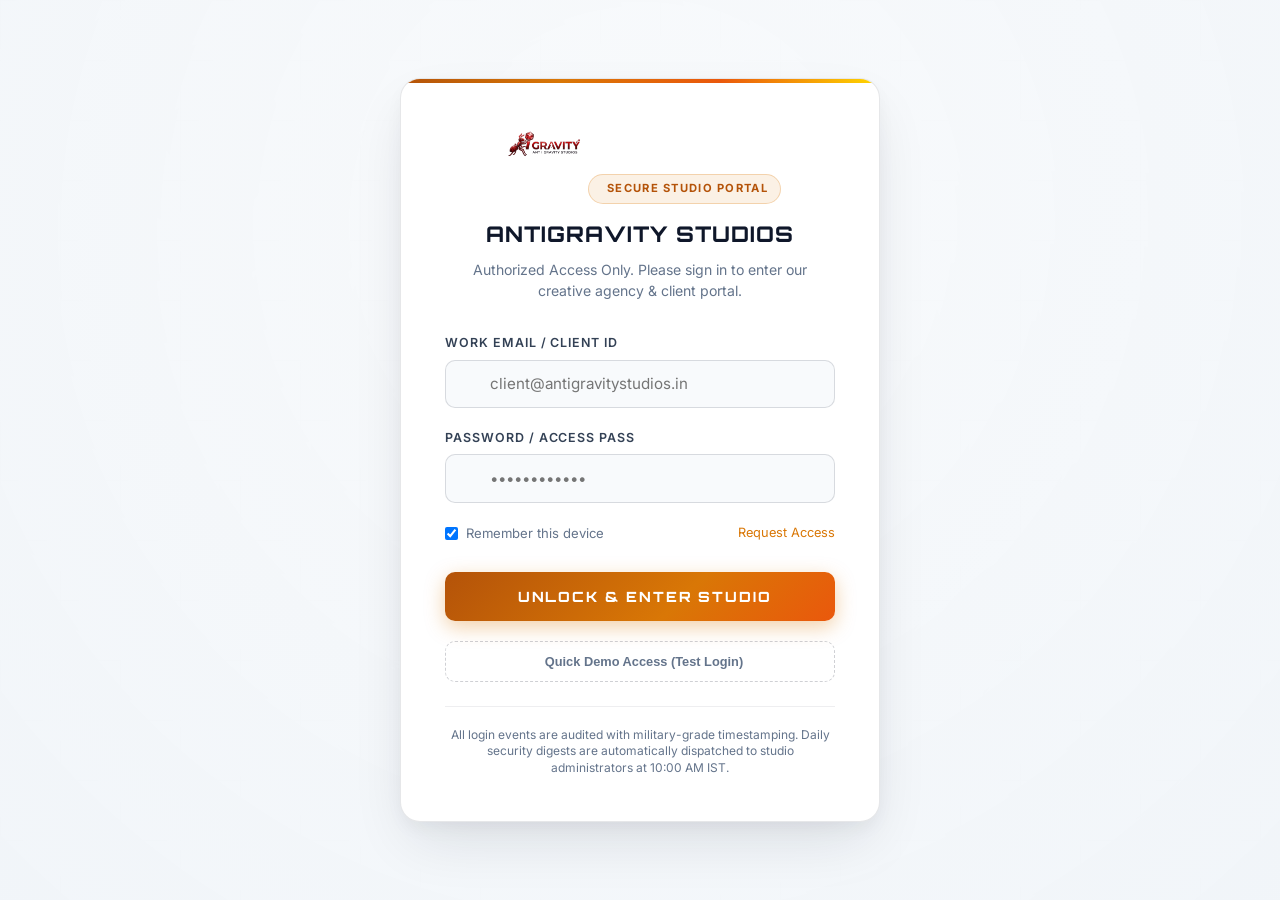
==== commit 2dd3b9cd: "feat(white-marble): remove Earth 3D, implement White Marble luxury theme, Outside Login Gatekeeper, " ====
--- a/index.html
+++ b/index.html
@@ -262,18 +262,80 @@
   <!-- Razorpay Checkout SDK (Deferred for non-blocking load) -->
   <script src="https://checkout.razorpay.com/v1/checkout.js" defer></script>
 </head>
-<body class="dark-theme">
-  <!-- Script to load theme early: defaults to dark-theme (Midnight Orbital Space) -->
+<body>
+  <!-- Script to load theme early: defaults to Crisp Luxury White Marble theme & enfore Outside Gatekeeper -->
   <script>
-    if (localStorage.getItem('gravity-theme') === 'light') {
+    if (localStorage.getItem('gravity-theme') === 'dark') {
+      document.body.classList.add('dark-theme');
+    } else {
       document.body.classList.remove('dark-theme');
-    } else {
-      document.body.classList.add('dark-theme');
     }
+
+    // Outside Auth Gatekeeper: Lock site before rendering if user not authenticated
+    (function() {
+      var sess = sessionStorage.getItem('gravity_auth_session') || localStorage.getItem('gravity_auth_session');
+      if (!sess) {
+        document.documentElement.classList.add('site-locked');
+      }
+    })();
   </script>
 
-  <!-- Three.js Cosmic Background Canvas -->
-  <div id="three-canvas" aria-hidden="true"></div>
+  <!-- OUTSIDE AUTH GATEWAY (Mandatory login before viewing website) -->
+  <aside id="outside-auth-gateway" aria-label="Antigravity Studios Client Login Gateway">
+    <div class="auth-gate-box">
+      <div class="auth-gate-header">
+        <img src="/logo.png" onerror="this.onerror=null; this.src='https://kivfatgytkjqoreltuyu.supabase.co/storage/v1/object/public/gallery-assets/logo.png';" alt="Antigravity Studios Logo" class="auth-gate-logo">
+        <div class="auth-gate-badge">
+          <i data-lucide="shield-check"></i>
+          <span>Secure Studio Portal</span>
+        </div>
+        <h2 class="auth-gate-title">Antigravity Studios</h2>
+        <p class="auth-gate-subtitle">Authorized Access Only. Please sign in to enter our creative agency & client portal.</p>
+      </div>
+
+      <form id="gatekeeper-auth-form" class="auth-gate-form" onsubmit="return false;">
+        <div class="gate-input-group">
+          <label for="gate-email">Work Email / Client ID</label>
+          <div class="gate-input-wrap">
+            <i data-lucide="mail"></i>
+            <input type="email" id="gate-email" placeholder="client@antigravitystudios.in" required autocomplete="email">
+          </div>
+        </div>
+
+        <div class="gate-input-group">
+          <label for="gate-password">Password / Access Pass</label>
+          <div class="gate-input-wrap">
+            <i data-lucide="lock"></i>
+            <input type="password" id="gate-password" placeholder="••••••••••••" required autocomplete="current-password">
+          </div>
+        </div>
+
+        <div class="gate-options-row">
+          <label class="gate-checkbox-label">
+            <input type="checkbox" id="gate-remember" checked>
+            <span>Remember this device</span>
+          </label>
+          <a href="https://wa.me/919019779409?text=Hi%20Antigravity%20Studios,%20I%20need%20access%20credentials%20for%20the%20client%20portal" target="_blank" rel="noopener" style="color: var(--neon-cyan); text-decoration: none; font-size: 0.8rem;">Request Access</a>
+        </div>
+
+        <div id="gate-alert-box" class="gate-alert" role="alert"></div>
+
+        <button type="submit" id="gate-submit-btn" class="gate-btn-submit">
+          <i data-lucide="log-in"></i>
+          <span id="gate-submit-text">Unlock & Enter Studio</span>
+        </button>
+
+        <button type="button" id="gate-quick-demo-btn" class="gate-demo-access-btn">
+          <i data-lucide="sparkles"></i>
+          <span>Quick Demo Access (Test Login)</span>
+        </button>
+      </form>
+
+      <div class="gate-footer-note">
+        All login events are audited with military-grade timestamping. Daily security digests are automatically dispatched to studio administrators at 10:00 AM IST.
+      </div>
+    </div>
+  </aside>
 
   <!-- Kids Playful drawing canvas (Active when toggled in header) -->
   <canvas id="magic-paint-canvas" aria-hidden="true"></canvas>
@@ -3090,16 +3152,46 @@
   </div>
 
   <!-- SCRIPT HOOKS -->
-  <!-- Three.js (Core WebGL) -->
-  <script src="https://cdnjs.cloudflare.com/ajax/libs/three.js/0.147.0/three.min.js" integrity="sha512-GWXLkqxMENYgBdQvA/lTeOV+R2auhasgKQxjMTWBFt3Z6GJVZ9owiyAMOzz0Wt6J1ri8bf/g2kHJV0uvWpJTuw==" crossorigin="anonymous" referrerpolicy="no-referrer"></script>
   <!-- Lucide (SVG Vector Icons - CDN) -->
   <script src="https://cdn.jsdelivr.net/npm/lucide@0.390.0/dist/umd/lucide.min.js" integrity="sha384-wM5u8voM9wo+2UV6QW8AEp5KExANUw9XWUYy7YyBI38S1UtKVoSFjS6v7A6RpN3s" crossorigin="anonymous"></script>
   <!-- Supabase Client SDK (CDN) -->
   <script src="https://cdn.jsdelivr.net/npm/@supabase/supabase-js@2.110.7/dist/umd/supabase.js" integrity="sha384-hazsLVND17GNLVdtV19te6qbFT2YuLgl8SamcF+QR5eIOC+W4dGKrUNMxU1jH1zD" crossorigin="anonymous"></script>
   <!-- Custom Application Scripts -->
-  <script src="/js/three-scene.js?v=5.8.0"></script>
-  <script src="/js/app.js?v=5.2.0"></script>
-  <script src="/js/chatbot.js?v=5.2.0"></script>
+  <script src="/js/app.js?v=5.3.0"></script>
+  <script src="/js/chatbot.js?v=5.3.0"></script>
+
+  <!-- APPLE APP STORE "MORPH & EXPAND" CARD MODAL -->
+  <div id="morph-card-overlay" aria-hidden="true" role="dialog" aria-modal="true">
+    <div class="morph-modal-container">
+      <button class="morph-modal-close-btn" id="morph-modal-close" aria-label="Close modal">
+        <i data-lucide="x"></i>
+      </button>
+      <div class="morph-modal-hero" id="morph-hero">
+        <i data-lucide="sparkles" class="morph-hero-icon" id="morph-icon"></i>
+      </div>
+      <div class="morph-modal-content">
+        <span class="morph-modal-badge" id="morph-badge">Featured Service</span>
+        <h2 class="morph-modal-title" id="morph-title">Service Title</h2>
+        <p class="morph-modal-desc" id="morph-desc">Comprehensive service description and strategic deliverables breakdown.</p>
+        
+        <h3 style="font-size: 1.05rem; font-weight: 700; color: var(--text-pure); margin-top: 0.5rem;">Included Deliverables & Milestones</h3>
+        <div class="morph-deliverables-grid" id="morph-deliverables">
+          <!-- Populated dynamically via JS -->
+        </div>
+
+        <div class="morph-modal-actions">
+          <a href="#contact" class="btn-primary" id="morph-cta-btn">
+            <i data-lucide="arrow-right"></i>
+            <span>Book This Service</span>
+          </a>
+          <a href="https://wa.me/919019779409?text=Hi%20Antigravity%20Studios,%20I%20would%20like%20to%20discuss%20a%20project" target="_blank" rel="noopener" class="btn-secondary">
+            <i data-lucide="message-circle"></i>
+            <span>Direct WhatsApp Inquiry</span>
+          </a>
+        </div>
+      </div>
+    </div>
+  </div>
 
   <!-- DIGITAL PRODUCTS UNDER CONSTRUCTION MODAL -->
   <div id="construction-modal-overlay" class="construction-modal-overlay" aria-modal="true" role="dialog" aria-labelledby="construction-modal-title" style="display: none;">
--- a/css/style.css
+++ b/css/style.css
@@ -1,45 +1,47 @@
-/* --- ORBITAL ECLIPSE: SOLAR GOLD & OBSIDIAN DESIGN SYSTEM --- */
+/* --- CRISP LUXURY WHITE & CARRARA MARBLE DESIGN SYSTEM (DEFAULT) --- */
 :root {
-  /* Solar Gold & Amber Flare Spectrum (20% Brand Accent) */
-  --neon-gold: #ffd700;
-  --neon-gold-glow: rgba(255, 215, 0, 0.45);
-  --neon-gold-dim: rgba(255, 215, 0, 0.12);
-
-  --neon-amber: #f59e0b;
-  --neon-amber-glow: rgba(245, 158, 11, 0.45);
-  --neon-amber-dim: rgba(245, 158, 11, 0.12);
-
-  /* Primary Neon Variable mapped to Solar Gold */
-  --neon-cyan: #ffd700;
-  --neon-cyan-glow: rgba(255, 215, 0, 0.45);
-  --neon-cyan-dim: rgba(255, 215, 0, 0.12);
-
-  /* Secondary Deep Solar Amber */
-  --neon-purple: #f59e0b;
-  --neon-purple-glow: rgba(245, 158, 11, 0.45);
-  --neon-purple-dim: rgba(245, 158, 11, 0.12);
-
-  /* Starlight Champagne / Radiant Gold */
-  --neon-pink: #fde047;
-  --neon-pink-glow: rgba(253, 224, 71, 0.45);
-  --neon-pink-dim: rgba(253, 224, 71, 0.12);
-
-  /* Cyber Emerald Accent */
-  --neon-green: #10b981;
-  --neon-green-glow: rgba(16, 185, 129, 0.45);
-  --neon-green-dim: rgba(16, 185, 129, 0.12);
-
-  /* Deep Space Obsidian Base (75-80% Dominant Void) */
-  --bg-dark: #030407;
-  --bg-deep: #070a12;
-  --glass-bg: rgba(8, 11, 18, 0.9);
-  --glass-border: rgba(245, 158, 11, 0.22);
-  --glass-border-hover: rgba(255, 215, 0, 0.65);
+  /* Solar Amber & Gold Accents (High contrast & vibrant on white) */
+  --neon-gold: #b45309;
+  --neon-gold-glow: rgba(180, 83, 9, 0.25);
+  --neon-gold-dim: rgba(180, 83, 9, 0.06);
+
+  --neon-amber: #d97706;
+  --neon-amber-glow: rgba(217, 119, 6, 0.25);
+  --neon-amber-dim: rgba(217, 119, 6, 0.06);
+
+  /* Primary Accent mapped to Solar Amber / Gold */
+  --neon-cyan: #d97706;
+  --neon-cyan-glow: rgba(217, 119, 6, 0.25);
+  --neon-cyan-dim: rgba(217, 119, 6, 0.06);
+
+  /* Secondary Studio Warm Coral */
+  --neon-purple: #ea580c;
+  --neon-purple-glow: rgba(234, 88, 12, 0.25);
+  --neon-purple-dim: rgba(234, 88, 12, 0.06);
+
+  /* Crimson / Rose Accent */
+  --neon-pink: #dc2626;
+  --neon-pink-glow: rgba(220, 38, 38, 0.25);
+  --neon-pink-dim: rgba(220, 38, 38, 0.06);
+
+  /* Studio Emerald Accent */
+  --neon-green: #059669;
+  --neon-green-glow: rgba(5, 150, 105, 0.25);
+  --neon-green-dim: rgba(5, 150, 105, 0.06);
+
+  /* Alabaster & Carrara White Canvas (Solid & Crisp Surfaces - No Muddy Glassmorphism) */
+  --bg-dark: #f8fafc;
+  --bg-deep: #f1f5f9;
+  --glass-bg: #ffffff;
+  --glass-border: rgba(15, 23, 42, 0.09);
+  --glass-border-hover: rgba(15, 23, 42, 0.22);
+  --card-shadow: 0 4px 20px -2px rgba(15, 23, 42, 0.06), 0 2px 6px -1px rgba(15, 23, 42, 0.03);
+  --card-shadow-hover: 0 16px 36px -4px rgba(15, 23, 42, 0.12), 0 6px 14px -2px rgba(15, 23, 42, 0.06);
   
-  /* Diamond White typography and accents */
-  --text-pure: #ffffff;
-  --text-main: #f8fafc;
-  --text-muted: #94a3b8;
+  /* Razor-Sharp Slate Black Typography (Ultra-Legible) */
+  --text-pure: #0f172a;
+  --text-main: #334155;
+  --text-muted: #64748b;
   
   --font-header: 'Orbitron', -apple-system, BlinkMacSystemFont, "Segoe UI", Roboto, sans-serif;
   --font-body: 'Inter', -apple-system, BlinkMacSystemFont, "Segoe UI", Roboto, sans-serif;
@@ -75,12 +77,14 @@
   --neon-green-glow: rgba(16, 185, 129, 0.5);
   --neon-green-dim: rgba(16, 185, 129, 0.14);
 
-  /* Deep Space Void and Solar Gold Frosted Glass */
-  --bg-dark: #020306;
-  --bg-deep: #05080e;
-  --glass-bg: rgba(6, 9, 16, 0.94);
-  --glass-border: rgba(245, 158, 11, 0.25);
-  --glass-border-hover: rgba(255, 215, 0, 0.75);
+  /* Deep Space Obsidian Base */
+  --bg-dark: #030407;
+  --bg-deep: #070a12;
+  --glass-bg: #0d111c;
+  --glass-border: rgba(245, 158, 11, 0.22);
+  --glass-border-hover: rgba(255, 215, 0, 0.65);
+  --card-shadow: 0 10px 30px rgba(0, 0, 0, 0.65);
+  --card-shadow-hover: 0 15px 40px rgba(0, 0, 0, 0.85);
   
   --text-pure: #ffffff;
   --text-main: #f8fafc;
@@ -147,6 +151,10 @@
 
 body {
   background-color: var(--bg-dark);
+  background-image: 
+    radial-gradient(circle at 18% 22%, rgba(226, 232, 240, 0.5) 0%, transparent 42%),
+    radial-gradient(circle at 82% 75%, rgba(203, 213, 225, 0.4) 0%, transparent 48%),
+    radial-gradient(circle at 50% 50%, rgba(241, 245, 249, 0.65) 0%, transparent 60%);
   color: var(--text-main);
   font-family: var(--font-body);
   line-height: 1.6;
@@ -160,12 +168,17 @@
   transition: background-color var(--transition-medium), color var(--transition-medium);
 }
 
+body.dark-theme {
+  background-color: #030407;
+  background-image: none;
+}
+
 img, picture, svg, video, canvas {
   max-width: 100%;
   height: auto;
 }
 
-/* Dynamic Space Grid Overlay */
+/* Dynamic Grid Overlay */
 body::before {
   content: '';
   position: fixed;
@@ -174,8 +187,8 @@
   width: 100%;
   height: 100%;
   background: 
-    linear-gradient(rgba(245, 158, 11, 0.02) 1px, transparent 1px),
-    linear-gradient(90deg, rgba(245, 158, 11, 0.02) 1px, transparent 1px);
+    linear-gradient(rgba(15, 23, 42, 0.025) 1px, transparent 1px),
+    linear-gradient(90deg, rgba(15, 23, 42, 0.025) 1px, transparent 1px);
   background-size: 60px 60px;
   pointer-events: none;
   z-index: 1;
@@ -187,7 +200,7 @@
   background-size: 60px 60px;
 }
 
-/* Ambient Midnight Crimson & Obsidian Glows (20% Ambient Red Balance) */
+/* Ambient Studio Warmth */
 body::after {
   content: '';
   position: fixed;
@@ -196,9 +209,18 @@
   width: 100%;
   height: 100%;
   background: 
+    radial-gradient(circle at 15% 15%, rgba(217, 119, 6, 0.04) 0%, transparent 45%),
+    radial-gradient(circle at 85% 80%, rgba(2, 132, 199, 0.03) 0%, transparent 45%),
+    radial-gradient(circle at 50% 50%, rgba(180, 83, 9, 0.02) 0%, transparent 60%);
+  pointer-events: none;
+  z-index: 1;
+}
+body.dark-theme::after {
+  background: 
     radial-gradient(circle at 15% 15%, rgba(245, 158, 11, 0.12) 0%, transparent 45%),
     radial-gradient(circle at 85% 80%, rgba(245, 158, 11, 0.08) 0%, transparent 45%),
     radial-gradient(circle at 50% 50%, rgba(179, 0, 30, 0.04) 0%, transparent 60%);
+}
   pointer-events: none;
   z-index: 1;
 }
@@ -244,7 +266,7 @@
 }
 
 
-/* --- HEADER & NAVIGATION (Midnight Obsidian & Crimson Rim) --- */
+/* --- HEADER & NAVIGATION (Crisp Alabaster White & Slate) --- */
 header {
   position: fixed;
   top: 0;
@@ -255,16 +277,14 @@
   justify-content: space-between;
   align-items: center;
   z-index: 100;
-  backdrop-filter: blur(20px);
-  -webkit-backdrop-filter: blur(20px);
-  background: rgba(8, 2, 4, 0.9);
-  border-bottom: 1px solid rgba(245, 158, 11, 0.2);
-  box-shadow: 0 4px 30px rgba(0, 0, 0, 0.75), 0 1px 15px rgba(245, 158, 11, 0.1);
+  background: rgba(255, 255, 255, 0.94);
+  border-bottom: 1px solid rgba(15, 23, 42, 0.08);
+  box-shadow: 0 2px 15px rgba(0, 0, 0, 0.03);
   transition: var(--transition-medium);
 }
 
 body.dark-theme header {
-  background: rgba(6, 1, 3, 0.94);
+  background: rgba(6, 9, 16, 0.94);
   border-bottom: 1px solid rgba(245, 158, 11, 0.25);
   box-shadow: 0 4px 30px rgba(0, 0, 0, 0.85), 0 1px 18px rgba(255, 30, 66, 0.14);
 }
@@ -277,13 +297,16 @@
 
 header.scrolled {
   padding: 0.45rem 2.5rem;
-  background: rgba(5, 1, 2, 0.98);
+  background: rgba(255, 255, 255, 0.98);
+  border-bottom-color: rgba(15, 23, 42, 0.12);
+  box-shadow: 0 4px 20px rgba(0, 0, 0, 0.05);
+}
+
+body.dark-theme header.scrolled {
+  background: rgba(5, 7, 13, 0.98);
   border-bottom-color: rgba(245, 158, 11, 0.4);
   box-shadow: 0 6px 35px rgba(0, 0, 0, 0.9), 0 2px 25px rgba(245, 158, 11, 0.2);
 }
-
-body.dark-theme header.scrolled {
-  background: rgba(5, 1, 2, 0.98);
   border-bottom-color: rgba(255, 26, 64, 0.45);
 }
 
@@ -456,22 +479,26 @@
   top: calc(100% + 0.65rem);
   right: -1rem;
   width: 520px;
-  background: rgba(8, 11, 18, 0.97);
-  backdrop-filter: blur(24px);
-  -webkit-backdrop-filter: blur(24px);
-  border: 1px solid rgba(245, 158, 11, 0.3);
+  background: #ffffff;
+  border: 1px solid rgba(15, 23, 42, 0.1);
   border-radius: 14px;
   padding: 1.15rem;
   display: grid;
   grid-template-columns: 1fr 1fr;
   gap: 1rem;
-  box-shadow: 0 20px 45px rgba(0, 0, 0, 0.85), 0 0 25px rgba(245, 158, 11, 0.2);
+  box-shadow: 0 20px 45px rgba(15, 23, 42, 0.08), 0 4px 12px rgba(15, 23, 42, 0.04);
   opacity: 0;
   visibility: hidden;
   pointer-events: none;
   transform: translateY(8px) scale(0.98);
   transition: opacity 0.22s ease, transform 0.22s cubic-bezier(0.16, 1, 0.3, 1), visibility 0.22s ease;
   z-index: 1000;
+}
+
+body.dark-theme .nav-dropdown-menu {
+  background: #0d111c;
+  border: 1px solid rgba(245, 158, 11, 0.3);
+  box-shadow: 0 20px 45px rgba(0, 0, 0, 0.85), 0 0 25px rgba(245, 158, 11, 0.2);
 }
 
 /* Invisible bridge so mouse does not lose hover between button and popup */
@@ -493,9 +520,9 @@
 }
 
 body:not(.dark-theme) .nav-dropdown-menu {
-  background: rgba(8, 11, 18, 0.98);
-  border: 1px solid rgba(245, 158, 11, 0.3);
-  box-shadow: 0 20px 45px rgba(0, 0, 0, 0.8), 0 0 25px rgba(245, 158, 11, 0.2);
+  background: #ffffff;
+  border: 1px solid rgba(15, 23, 42, 0.1);
+  box-shadow: 0 20px 45px rgba(15, 23, 42, 0.08);
 }
 
 /* Open state on hover or click */
@@ -839,10 +866,10 @@
 }
 
 .hero-title .glow-text {
-  background: linear-gradient(135deg, #ffffff 0%, #fde047 35%, #ffd700 65%, #e50914 100%);
+  background: linear-gradient(135deg, #0f172a 0%, #b45309 45%, #ea580c 75%, #dc2626 100%);
   -webkit-background-clip: text;
   -webkit-text-fill-color: transparent;
-  filter: drop-shadow(0 0 25px rgba(255, 215, 0, 0.6));
+  filter: drop-shadow(0 2px 10px rgba(180, 83, 9, 0.2));
 }
 
 body.dark-theme .hero-title .glow-text {
@@ -868,7 +895,7 @@
 }
 
 .btn-primary {
-  background: linear-gradient(135deg, #ffd700 0%, #e50914 50%, #b3001e 100%);
+  background: linear-gradient(135deg, #b45309 0%, #d97706 50%, #ea580c 100%);
   color: #ffffff;
   text-decoration: none;
   font-family: var(--font-header);
@@ -877,23 +904,23 @@
   letter-spacing: 0.15rem;
   text-transform: uppercase;
   padding: 1.1rem 2.2rem;
-  border-radius: 6px;
-  border: 1px solid #fde047;
-  box-shadow: 0 0 25px rgba(245, 158, 11, 0.5), inset 0 1px 0 rgba(255, 255, 255, 0.4);
+  border-radius: 8px;
+  border: 1px solid rgba(255, 255, 255, 0.2);
+  box-shadow: 0 4px 15px rgba(217, 119, 6, 0.35);
   transition: var(--transition-medium);
 }
 
 .btn-primary:hover {
-  background: linear-gradient(135deg, #ffffff 0%, #ffd700 100%);
-  color: #050204;
-  box-shadow: 0 0 35px rgba(255, 215, 0, 0.8), inset 0 0 15px rgba(255, 255, 255, 0.5);
-  transform: translateY(-3px);
-  border-color: #ffffff;
+  background: linear-gradient(135deg, #0f172a 0%, #1e293b 100%);
+  color: #ffffff;
+  box-shadow: 0 8px 25px rgba(15, 23, 42, 0.25);
+  transform: translateY(-2px);
+  border-color: #0f172a;
 }
 
 .btn-secondary {
-  background: rgba(16, 5, 9, 0.85);
-  color: #ffffff;
+  background: #ffffff;
+  color: var(--text-pure);
   text-decoration: none;
   font-family: var(--font-header);
   font-size: 0.85rem;
@@ -901,24 +928,24 @@
   letter-spacing: 0.15rem;
   text-transform: uppercase;
   padding: 1.1rem 2.2rem;
-  border-radius: 6px;
-  border: 1px solid rgba(245, 158, 11, 0.35);
+  border-radius: 8px;
+  border: 1px solid rgba(15, 23, 42, 0.14);
+  box-shadow: 0 2px 8px rgba(15, 23, 42, 0.04);
   transition: var(--transition-medium);
-  backdrop-filter: blur(12px);
-  box-shadow: 0 4px 15px rgba(0, 0, 0, 0.5);
 }
 
 body.dark-theme .btn-secondary {
   background: rgba(14, 4, 8, 0.9);
+  color: #ffffff;
   border: 1px solid rgba(245, 158, 11, 0.4);
 }
 
 .btn-secondary:hover {
-  background: rgba(245, 158, 11, 0.18);
-  border-color: #ffd700;
-  box-shadow: 0 0 25px rgba(245, 158, 11, 0.5);
-  color: #ffffff;
-  transform: translateY(-3px);
+  background: #f8fafc;
+  border-color: var(--neon-cyan);
+  box-shadow: 0 4px 15px rgba(217, 119, 6, 0.2);
+  color: var(--text-pure);
+  transform: translateY(-2px);
 }
 
 .scroll-indicator {
@@ -6562,9 +6589,9 @@
 }
 
 .service-card {
-  background: rgba(14, 4, 8, 0.88);
-  border: 1px solid rgba(245, 158, 11, 0.2);
-  box-shadow: 0 10px 30px rgba(0, 0, 0, 0.65), 0 0 15px rgba(245, 158, 11, 0.08);
+  background: #ffffff;
+  border: 1px solid rgba(15, 23, 42, 0.08);
+  box-shadow: 0 4px 20px -2px rgba(15, 23, 42, 0.06), 0 2px 6px -1px rgba(15, 23, 42, 0.03);
   border-radius: 16px;
   padding: clamp(1.5rem, 3vw, 2.25rem) clamp(1.15rem, 2.5vw, 2rem);
   display: flex;
@@ -6572,12 +6599,17 @@
   position: relative;
   transition: transform 0.35s cubic-bezier(0.16, 1, 0.3, 1), border-color 0.35s ease, box-shadow 0.35s ease;
   overflow: hidden;
-  backdrop-filter: blur(16px);
-  -webkit-backdrop-filter: blur(16px);
+  cursor: pointer;
+}
+
+.service-card:hover {
+  transform: translateY(-6px);
+  border-color: rgba(15, 23, 42, 0.2);
+  box-shadow: 0 16px 36px -4px rgba(15, 23, 42, 0.12), 0 6px 14px -2px rgba(15, 23, 42, 0.05);
 }
 
 body.dark-theme .service-card {
-  background: rgba(12, 3, 6, 0.92);
+  background: #0d111c;
   border: 1px solid rgba(245, 158, 11, 0.25);
   box-shadow: 0 10px 30px rgba(0, 0, 0, 0.75), 0 0 20px rgba(245, 158, 11, 0.1);
 }
@@ -6976,29 +7008,28 @@
 }
 
 .work-card {
-  background: rgba(14, 2, 6, 0.85);
-  border: 1px solid rgba(229, 9, 20, 0.22);
-  box-shadow: 0 10px 30px rgba(0, 0, 0, 0.55), 0 2px 6px rgba(0, 0, 0, 0.02);
+  background: #ffffff;
+  border: 1px solid rgba(15, 23, 42, 0.08);
+  box-shadow: 0 4px 20px -2px rgba(15, 23, 42, 0.06), 0 2px 6px -1px rgba(15, 23, 42, 0.03);
   border-radius: 16px;
   overflow: hidden;
   display: flex;
   flex-direction: column;
   transition: transform 0.35s cubic-bezier(0.16, 1, 0.3, 1), box-shadow 0.35s ease, border-color 0.35s ease, opacity 0.25s ease;
   position: relative;
-  backdrop-filter: blur(16px);
-  -webkit-backdrop-filter: blur(16px);
+  cursor: pointer;
 }
 
 body.dark-theme .work-card {
-  background: rgba(12, 2, 5, 0.88);
+  background: #0d111c;
   border: 1px solid rgba(229, 9, 20, 0.25);
   box-shadow: 0 10px 30px rgba(0, 0, 0, 0.65);
 }
 
 .work-card:hover {
-  transform: translateY(-8px);
-  border-color: var(--neon-cyan);
-  box-shadow: 0 15px 35px rgba(0, 0, 0, 0.6), 0 0 25px var(--neon-cyan-glow);
+  transform: translateY(-6px);
+  border-color: rgba(15, 23, 42, 0.22);
+  box-shadow: 0 16px 36px -4px rgba(15, 23, 42, 0.12), 0 6px 14px -2px rgba(15, 23, 42, 0.05);
 }
 
 .work-card-media {
@@ -8032,3 +8063,469 @@
     gap: 0.5rem !important;
   }
 }
+
+/* ==========================================================================
+   OUTSIDE AUTH GATEWAY & SITE-LOCKED ENFORCEMENT
+   Restricts entire website until visitor authenticates
+   ========================================================================== */
+html.site-locked body > *:not(#outside-auth-gateway):not(#three-canvas):not(#magic-paint-canvas) {
+  display: none !important;
+}
+
+html.site-locked #outside-auth-gateway {
+  display: flex !important;
+}
+
+#outside-auth-gateway {
+  position: fixed;
+  top: 0;
+  left: 0;
+  width: 100vw;
+  height: 100vh;
+  height: 100dvh;
+  z-index: 999999;
+  display: none;
+  align-items: center;
+  justify-content: center;
+  padding: 1.5rem;
+  background: radial-gradient(circle at 50% 25%, rgba(248, 250, 252, 0.94) 0%, rgba(241, 245, 249, 0.98) 100%);
+  overflow-y: auto;
+  transition: opacity 0.5s cubic-bezier(0.16, 1, 0.3, 1), transform 0.5s cubic-bezier(0.16, 1, 0.3, 1);
+}
+
+body.dark-theme #outside-auth-gateway {
+  background: radial-gradient(circle at 50% 20%, rgba(8, 11, 18, 0.96) 0%, rgba(3, 4, 7, 0.99) 100%);
+}
+
+.auth-gate-box {
+  width: 100%;
+  max-width: 480px;
+  background: #ffffff;
+  border: 1px solid rgba(15, 23, 42, 0.1);
+  border-radius: 20px;
+  box-shadow: 0 25px 60px -12px rgba(15, 23, 42, 0.12), 0 8px 20px -4px rgba(15, 23, 42, 0.06);
+  padding: clamp(2rem, 5vw, 2.75rem);
+  position: relative;
+  overflow: hidden;
+  animation: authGateEntrance 0.6s cubic-bezier(0.16, 1, 0.3, 1) both;
+}
+
+body.dark-theme .auth-gate-box {
+  background: #0d111c;
+  border-color: rgba(245, 158, 11, 0.3);
+  box-shadow: 0 25px 70px rgba(0, 0, 0, 0.85), 0 0 35px rgba(245, 158, 11, 0.15);
+}
+
+.auth-gate-box::before {
+  content: '';
+  position: absolute;
+  top: 0;
+  left: 0;
+  width: 100%;
+  height: 4px;
+  background: linear-gradient(90deg, #b45309, #d97706, #ea580c, #ffd700);
+}
+
+@keyframes authGateEntrance {
+  0% { opacity: 0; transform: scale(0.94) translateY(15px); }
+  100% { opacity: 1; transform: scale(1) translateY(0); }
+}
+
+.auth-gate-header {
+  text-align: center;
+  margin-bottom: 2rem;
+}
+
+.auth-gate-logo {
+  height: 46px;
+  margin-bottom: 1.25rem;
+  object-fit: contain;
+}
+
+.auth-gate-title {
+  font-family: var(--font-header);
+  font-size: 1.35rem;
+  font-weight: 800;
+  color: var(--text-pure);
+  letter-spacing: 0.06rem;
+  margin-bottom: 0.45rem;
+  text-transform: uppercase;
+}
+
+.auth-gate-subtitle {
+  font-size: 0.88rem;
+  color: var(--text-muted);
+  line-height: 1.5;
+}
+
+.auth-gate-badge {
+  display: inline-flex;
+  align-items: center;
+  gap: 0.4rem;
+  background: rgba(217, 119, 6, 0.1);
+  color: #b45309;
+  border: 1px solid rgba(217, 119, 6, 0.25);
+  font-size: 0.7rem;
+  font-weight: 700;
+  text-transform: uppercase;
+  letter-spacing: 0.08rem;
+  padding: 0.3rem 0.75rem;
+  border-radius: 20px;
+  margin-bottom: 0.85rem;
+}
+
+.auth-gate-form {
+  display: flex;
+  flex-direction: column;
+  gap: 1.25rem;
+}
+
+.gate-input-group {
+  display: flex;
+  flex-direction: column;
+  gap: 0.4rem;
+  text-align: left;
+}
+
+.gate-input-group label {
+  font-size: 0.78rem;
+  font-weight: 600;
+  text-transform: uppercase;
+  letter-spacing: 0.06rem;
+  color: var(--text-main);
+}
+
+.gate-input-wrap {
+  position: relative;
+  display: flex;
+  align-items: center;
+}
+
+.gate-input-wrap i {
+  position: absolute;
+  left: 1rem;
+  color: var(--text-muted);
+  width: 18px;
+  height: 18px;
+  pointer-events: none;
+}
+
+.gate-input-wrap input {
+  width: 100%;
+  padding: 0.85rem 1rem 0.85rem 2.75rem;
+  border-radius: 10px;
+  border: 1px solid rgba(15, 23, 42, 0.14);
+  background: #f8fafc;
+  color: var(--text-pure);
+  font-size: 0.95rem;
+  font-family: var(--font-body);
+  transition: var(--transition-fast);
+  outline: none;
+}
+
+body.dark-theme .gate-input-wrap input {
+  background: rgba(15, 20, 32, 0.9);
+  border-color: rgba(245, 158, 11, 0.25);
+  color: #f8fafc;
+}
+
+.gate-input-wrap input:focus {
+  border-color: var(--neon-cyan);
+  background: #ffffff;
+  box-shadow: 0 0 0 3px rgba(217, 119, 6, 0.15);
+}
+
+body.dark-theme .gate-input-wrap input:focus {
+  background: #141a29;
+}
+
+.gate-options-row {
+  display: flex;
+  justify-content: space-between;
+  align-items: center;
+  font-size: 0.82rem;
+  color: var(--text-muted);
+}
+
+.gate-checkbox-label {
+  display: flex;
+  align-items: center;
+  gap: 0.5rem;
+  cursor: pointer;
+  user-select: none;
+}
+
+.gate-btn-submit {
+  background: linear-gradient(135deg, #b45309 0%, #d97706 60%, #ea580c 100%);
+  color: #ffffff;
+  border: none;
+  border-radius: 10px;
+  padding: 1rem;
+  font-family: var(--font-header);
+  font-size: 0.88rem;
+  font-weight: 800;
+  letter-spacing: 0.12rem;
+  text-transform: uppercase;
+  cursor: pointer;
+  display: flex;
+  align-items: center;
+  justify-content: center;
+  gap: 0.6rem;
+  box-shadow: 0 6px 20px rgba(217, 119, 6, 0.35);
+  transition: var(--transition-medium);
+  margin-top: 0.5rem;
+}
+
+.gate-btn-submit:hover {
+  transform: translateY(-2px);
+  box-shadow: 0 10px 25px rgba(217, 119, 6, 0.45);
+}
+
+.gate-btn-submit:active {
+  transform: translateY(0);
+}
+
+.gate-demo-access-btn {
+  background: transparent;
+  border: 1px dashed rgba(15, 23, 42, 0.2);
+  color: var(--text-muted);
+  border-radius: 10px;
+  padding: 0.75rem;
+  font-size: 0.8rem;
+  font-weight: 600;
+  cursor: pointer;
+  display: flex;
+  align-items: center;
+  justify-content: center;
+  gap: 0.5rem;
+  transition: var(--transition-fast);
+}
+
+body.dark-theme .gate-demo-access-btn {
+  border-color: rgba(245, 158, 11, 0.3);
+}
+
+.gate-demo-access-btn:hover {
+  background: rgba(15, 23, 42, 0.04);
+  color: var(--text-pure);
+  border-color: var(--neon-cyan);
+}
+
+.gate-alert {
+  padding: 0.75rem 1rem;
+  border-radius: 8px;
+  font-size: 0.82rem;
+  display: none;
+  align-items: center;
+  gap: 0.5rem;
+  margin-top: 0.5rem;
+}
+
+.gate-alert.error {
+  display: flex;
+  background: #fef2f2;
+  color: #991b1b;
+  border: 1px solid #fecaca;
+}
+
+.gate-alert.success {
+  display: flex;
+  background: #f0fdf4;
+  color: #166534;
+  border: 1px solid #bbf7d0;
+}
+
+.gate-footer-note {
+  margin-top: 1.5rem;
+  padding-top: 1.25rem;
+  border-top: 1px solid rgba(15, 23, 42, 0.07);
+  font-size: 0.75rem;
+  color: var(--text-muted);
+  text-align: center;
+  line-height: 1.4;
+}
+
+/* ==========================================================================
+   APPLE APP STORE "MORPH & EXPAND" CARD MODAL
+   Cards expand directly from clicked position into rich viewport modal
+   ========================================================================== */
+#morph-card-overlay {
+  position: fixed;
+  top: 0;
+  left: 0;
+  width: 100vw;
+  height: 100vh;
+  z-index: 10000;
+  background: rgba(15, 23, 42, 0.45);
+  backdrop-filter: blur(8px);
+  -webkit-backdrop-filter: blur(8px);
+  opacity: 0;
+  visibility: hidden;
+  transition: opacity 0.3s cubic-bezier(0.16, 1, 0.3, 1), visibility 0.3s ease;
+  display: flex;
+  align-items: center;
+  justify-content: center;
+  padding: 1.5rem;
+  overflow-y: auto;
+}
+
+body.dark-theme #morph-card-overlay {
+  background: rgba(0, 0, 0, 0.75);
+}
+
+#morph-card-overlay.active {
+  opacity: 1;
+  visibility: visible;
+}
+
+.morph-modal-container {
+  width: 100%;
+  max-width: 820px;
+  background: #ffffff;
+  border: 1px solid rgba(15, 23, 42, 0.1);
+  border-radius: 20px;
+  box-shadow: 0 30px 70px -15px rgba(15, 23, 42, 0.2), 0 10px 25px -5px rgba(15, 23, 42, 0.1);
+  overflow: hidden;
+  position: relative;
+  display: flex;
+  flex-direction: column;
+  transform: scale(0.92) translateY(20px);
+  opacity: 0;
+  transition: transform 0.4s cubic-bezier(0.16, 1, 0.3, 1), opacity 0.35s ease;
+  max-height: 88vh;
+  max-height: 88dvh;
+}
+
+body.dark-theme .morph-modal-container {
+  background: #0d111c;
+  border-color: rgba(245, 158, 11, 0.35);
+  box-shadow: 0 30px 80px rgba(0, 0, 0, 0.9), 0 0 40px rgba(245, 158, 11, 0.2);
+}
+
+#morph-card-overlay.active .morph-modal-container {
+  transform: scale(1) translateY(0);
+  opacity: 1;
+}
+
+.morph-modal-close-btn {
+  position: absolute;
+  top: 1.25rem;
+  right: 1.25rem;
+  width: 38px;
+  height: 38px;
+  border-radius: 50%;
+  background: rgba(15, 23, 42, 0.08);
+  border: 1px solid rgba(15, 23, 42, 0.1);
+  color: var(--text-pure);
+  display: flex;
+  align-items: center;
+  justify-content: center;
+  cursor: pointer;
+  z-index: 10;
+  transition: var(--transition-fast);
+}
+
+body.dark-theme .morph-modal-close-btn {
+  background: rgba(255, 255, 255, 0.1);
+  border-color: rgba(255, 255, 255, 0.2);
+  color: #ffffff;
+}
+
+.morph-modal-close-btn:hover {
+  background: #e2e8f0;
+  transform: scale(1.08) rotate(90deg);
+}
+
+body.dark-theme .morph-modal-close-btn:hover {
+  background: rgba(255, 255, 255, 0.2);
+}
+
+.morph-modal-hero {
+  height: 240px;
+  width: 100%;
+  position: relative;
+  background: linear-gradient(135deg, #f1f5f9 0%, #e2e8f0 100%);
+  display: flex;
+  align-items: center;
+  justify-content: center;
+  overflow: hidden;
+}
+
+body.dark-theme .morph-modal-hero {
+  background: linear-gradient(135deg, #131826 0%, #0d111c 100%);
+}
+
+.morph-hero-icon {
+  font-size: 3rem;
+  color: var(--neon-cyan);
+}
+
+.morph-modal-content {
+  padding: 2.25rem;
+  overflow-y: auto;
+  display: flex;
+  flex-direction: column;
+  gap: 1.5rem;
+}
+
+.morph-modal-badge {
+  display: inline-block;
+  align-self: flex-start;
+  padding: 0.35rem 0.85rem;
+  border-radius: 20px;
+  font-family: var(--font-header);
+  font-size: 0.72rem;
+  font-weight: 700;
+  letter-spacing: 0.08rem;
+  text-transform: uppercase;
+  background: rgba(217, 119, 6, 0.12);
+  color: #b45309;
+  border: 1px solid rgba(217, 119, 6, 0.3);
+}
+
+.morph-modal-title {
+  font-family: var(--font-header);
+  font-size: 1.85rem;
+  font-weight: 900;
+  color: var(--text-pure);
+  line-height: 1.2;
+}
+
+.morph-modal-desc {
+  font-size: 1.05rem;
+  color: var(--text-main);
+  line-height: 1.65;
+}
+
+.morph-deliverables-grid {
+  display: grid;
+  grid-template-columns: repeat(auto-fit, minmax(220px, 1fr));
+  gap: 1rem;
+  background: var(--bg-deep);
+  padding: 1.5rem;
+  border-radius: 14px;
+  border: 1px solid var(--glass-border);
+}
+
+.morph-deliverable-item {
+  display: flex;
+  align-items: flex-start;
+  gap: 0.65rem;
+  font-size: 0.92rem;
+  color: var(--text-main);
+}
+
+.morph-deliverable-item i {
+  color: #059669;
+  flex-shrink: 0;
+  margin-top: 2px;
+}
+
+.morph-modal-actions {
+  display: flex;
+  gap: 1rem;
+  flex-wrap: wrap;
+  padding-top: 1rem;
+  border-top: 1px solid var(--glass-border);
+}
+
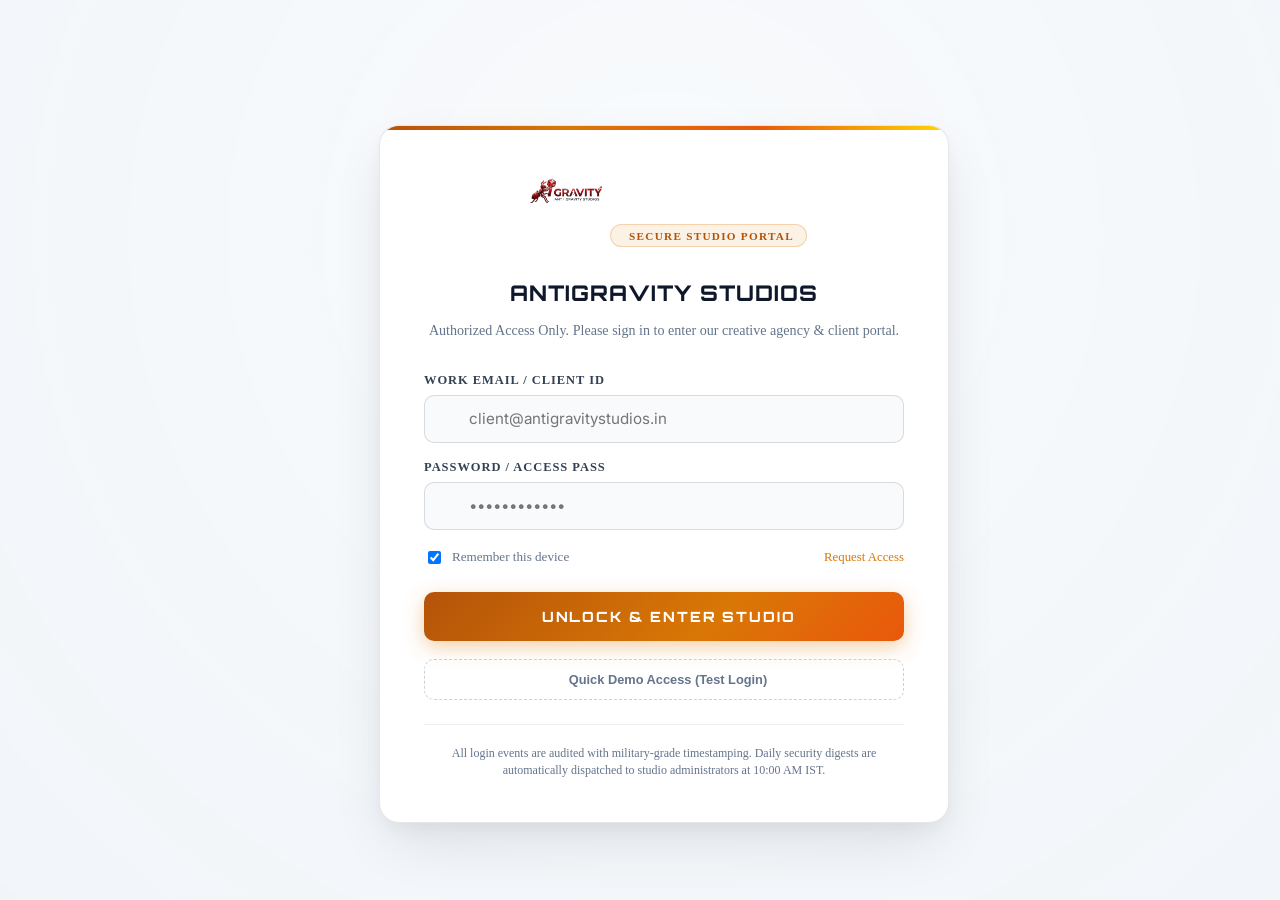
==== commit 08059134: "fix(layout): fix header fixed positioning, remove blank top gap, and purge temporary mascot badges" ====
--- a/index.html
+++ b/index.html
@@ -257,8 +257,8 @@
   </script>
   
   <!-- Style Sheets -->
-  <link rel="stylesheet" href="/css/style.css?v=5.3.0">
-  <link rel="stylesheet" href="/css/chatbot.css?v=5.2.0">
+  <link rel="stylesheet" href="/css/style.css?v=6.5.0">
+  <link rel="stylesheet" href="/css/chatbot.css?v=5.3.0">
   <!-- Razorpay Checkout SDK (Deferred for non-blocking load) -->
   <script src="https://checkout.razorpay.com/v1/checkout.js" defer></script>
 </head>
@@ -502,11 +502,6 @@
           <a href="#work" class="btn-secondary" id="cta-work">Our Work</a>
         </div>
       </div>
-      
-      <div class="scroll-indicator" onclick="document.querySelector('#services').scrollIntoView({behavior: 'smooth'})" role="button" aria-label="Scroll down">
-        <span class="scroll-text">Scroll Down</span>
-        <div class="scroll-line" aria-hidden="true"></div>
-      </div>
     </section>
 
     <!-- SECTION 2: SPECIALIZED SERVICES & PRICING -->
@@ -546,6 +541,10 @@
             <li><i data-lucide="check-circle-2"></i> <span>Event countdown timer & Google Calendar sync</span></li>
           </ul>
           <div class="service-card-footer">
+            <button type="button" class="service-drawer-pull-btn" aria-label="Pull Up Service Drawer">
+              <i data-lucide="chevrons-up"></i>
+              <span>Pull Up Service Drawer</span>
+            </button>
             <a href="https://wa.me/919019779409?text=Hi%20Antigravity%20Studios,%20I%20am%20interested%20in%20a%20Digital%20Invitations%20Website%20(₹10k-15k)" target="_blank" rel="noopener" class="service-cta-btn">
               <span>Book Digital Invitation</span> <i data-lucide="arrow-right"></i>
             </a>
@@ -578,6 +577,10 @@
             <li><i data-lucide="check-circle-2"></i> <span>Bi-weekly analytical KPI & growth audit reports</span></li>
           </ul>
           <div class="service-card-footer">
+            <button type="button" class="service-drawer-pull-btn" aria-label="Pull Up Service Drawer">
+              <i data-lucide="chevrons-up"></i>
+              <span>Pull Up Service Drawer</span>
+            </button>
             <a href="https://wa.me/919019779409?text=Hi%20Antigravity%20Studios,%20I%20want%20to%20scale%20my%20social%20media%20presence" target="_blank" rel="noopener" class="service-cta-btn">
               <span>Scale My Socials</span> <i data-lucide="arrow-right"></i>
             </a>
@@ -608,6 +611,10 @@
             <li><i data-lucide="check-circle-2"></i> <span>Full mobile responsiveness & SEO architecture</span></li>
           </ul>
           <div class="service-card-footer">
+            <button type="button" class="service-drawer-pull-btn" aria-label="Pull Up Service Drawer">
+              <i data-lucide="chevrons-up"></i>
+              <span>Pull Up Service Drawer</span>
+            </button>
             <a href="https://wa.me/919019779409?text=Hi%20Antigravity%20Studios,%20I%20need%20a%20Premium%20Website" target="_blank" rel="noopener" class="service-cta-btn">
               <span>Start Web Project</span> <i data-lucide="arrow-right"></i>
             </a>
@@ -638,6 +645,10 @@
             <li><i data-lucide="check-circle-2"></i> <span>Custom LLM fine-tuning on proprietary company data</span></li>
           </ul>
           <div class="service-card-footer">
+            <button type="button" class="service-drawer-pull-btn" aria-label="Pull Up Service Drawer">
+              <i data-lucide="chevrons-up"></i>
+              <span>Pull Up Service Drawer</span>
+            </button>
             <a href="https://wa.me/919019779409?text=Hi%20Antigravity%20Studios,%20I%20want%20to%20build%20a%20Custom%20AI%20Agent" target="_blank" rel="noopener" class="service-cta-btn">
               <span>Deploy AI Agent</span> <i data-lucide="arrow-right"></i>
             </a>
@@ -667,6 +678,10 @@
             <li><i data-lucide="check-circle-2"></i> <span>Marketing collaterals, social templates & pitch decks</span></li>
           </ul>
           <div class="service-card-footer">
+            <button type="button" class="service-drawer-pull-btn" aria-label="Pull Up Service Drawer">
+              <i data-lucide="chevrons-up"></i>
+              <span>Pull Up Service Drawer</span>
+            </button>
             <a href="https://wa.me/919019779409?text=Hi%20Antigravity%20Studios,%20I%20need%20Branding%20and%20UI%20Design" target="_blank" rel="noopener" class="service-cta-btn">
               <span>Request Brand Kit</span> <i data-lucide="arrow-right"></i>
             </a>
@@ -696,6 +711,10 @@
             <li><i data-lucide="check-circle-2"></i> <span>Cinema sound design & spatial audio scoring</span></li>
           </ul>
           <div class="service-card-footer">
+            <button type="button" class="service-drawer-pull-btn" aria-label="Pull Up Service Drawer">
+              <i data-lucide="chevrons-up"></i>
+              <span>Pull Up Service Drawer</span>
+            </button>
             <a href="https://wa.me/919019779409?text=Hi%20Antigravity%20Studios,%20I%20need%20VFX%20and%20Animation" target="_blank" rel="noopener" class="service-cta-btn">
               <span>Produce Media</span> <i data-lucide="arrow-right"></i>
             </a>
@@ -726,6 +745,10 @@
             <li><i data-lucide="check-circle-2"></i> <span>Dynamic subtitles, captions & 1080p/4K resolution</span></li>
           </ul>
           <div class="service-card-footer">
+            <button type="button" class="service-drawer-pull-btn" aria-label="Pull Up Service Drawer">
+              <i data-lucide="chevrons-up"></i>
+              <span>Pull Up Service Drawer</span>
+            </button>
             <a href="#work-project-3" style="display: flex; align-items: center; justify-content: center; gap: 0.35rem; font-size: 0.78rem; color: var(--neon-cyan); margin-bottom: 0.75rem; text-decoration: none; font-weight: 600;">
               <i data-lucide="play-circle"></i> <span>Watch 1:30 Sample Video Below</span>
             </a>
@@ -759,6 +782,10 @@
             <li><i data-lucide="check-circle-2"></i> <span>A/B test variations to boost conversion rates</span></li>
           </ul>
           <div class="service-card-footer">
+            <button type="button" class="service-drawer-pull-btn" aria-label="Pull Up Service Drawer">
+              <i data-lucide="chevrons-up"></i>
+              <span>Pull Up Service Drawer</span>
+            </button>
             <a href="https://wa.me/919019779409?text=Hi%20Antigravity%20Studios,%20I%20need%20Custom%20AI%20Ads%20for%20my%20business%20(₹5k-8k)" target="_blank" rel="noopener" class="service-cta-btn">
               <span>Get AI Business Ads</span> <i data-lucide="arrow-right"></i>
             </a>
@@ -788,7 +815,23 @@
         </div>
       </div>
 
-      <!-- Portfolio Grid with Link Placeholders -->
+      <!-- Horizontal Snap Shelf Drawer Toolbar & Arrows -->
+      <div class="work-shelf-drawer-toolbar">
+        <div class="shelf-drawer-status">
+          <span class="shelf-drawer-badge"><i data-lucide="layers"></i> Horizontal Showcase Shelf</span>
+          <span class="shelf-drawer-hint">Drag horizontally or use arrows to slide projects</span>
+        </div>
+        <div class="shelf-drawer-controls">
+          <button type="button" class="work-drawer-nav-btn prev" id="work-drawer-prev" aria-label="Previous Projects Slide">
+            <i data-lucide="chevron-left"></i>
+          </button>
+          <button type="button" class="work-drawer-nav-btn next" id="work-drawer-next" aria-label="Next Projects Slide">
+            <i data-lucide="chevron-right"></i>
+          </button>
+        </div>
+      </div>
+
+      <!-- Portfolio Horizontal Snap Shelf Grid -->
       <div class="work-grid">
         <!-- Project 1: Digital Invitation Website (Live: nwedss1.netlify.app) -->
         <article class="work-card" data-category="invitations" id="work-project-1">
@@ -1042,16 +1085,37 @@
           </div>
           <h3 class="exec-name">Ajay Raj B.K</h3>
           <p class="exec-role">Founder & Creative Director</p>
-          <ul class="exec-responsibilities">
-            <li>Vision & Strategy</li>
-            <li>Creative Direction</li>
-            <li>Brand Development</li>
-            <li>Business Growth</li>
-            <li>Innovation Leadership</li>
-          </ul>
           <div class="exec-socials">
             <a href="https://www.linkedin.com/in/ajay-raj-b-k-940a3b285?utm_source=share_via&utm_content=profile&utm_medium=member_android" target="_blank" rel="noopener" class="social-link" aria-label="Ajay Raj B.K LinkedIn"><i data-lucide="linkedin"></i></a>
             <a href="https://x.com/AjayRajBK1" target="_blank" rel="noopener" class="social-link" aria-label="Ajay Raj B.K Twitter"><i data-lucide="twitter"></i></a>
+          </div>
+
+          <button type="button" class="exec-dossier-toggle" aria-expanded="false">
+            <span class="dossier-btn-text">Pull Open Executive Drawer</span>
+            <i data-lucide="chevron-down" class="dossier-btn-arrow"></i>
+          </button>
+
+          <div class="exec-dossier-drawer" aria-hidden="true">
+            <div class="dossier-drawer-inner">
+              <div class="drawer-tray-notch" aria-hidden="true"></div>
+              <div class="dossier-status-pill">
+                <i data-lucide="shield-check"></i>
+                <span>Executive Mandate</span>
+              </div>
+              <ul class="exec-responsibilities">
+                <li>Vision & Strategy</li>
+                <li>Creative Direction</li>
+                <li>Brand Development</li>
+                <li>Business Growth</li>
+                <li>Innovation Leadership</li>
+              </ul>
+              <div class="dossier-action-bar">
+                <a href="https://wa.me/919019779409?text=Hi%20Antigravity%20Studios,%20I%20would%20like%20to%20connect%20with%20Founder%20Ajay%20Raj%20B.K" target="_blank" rel="noopener" class="dossier-consult-btn">
+                  <i data-lucide="calendar"></i>
+                  <span>Private Consultation</span>
+                </a>
+              </div>
+            </div>
           </div>
         </article>
 
@@ -1065,16 +1129,37 @@
           </div>
           <h3 class="exec-name">Shashank Raj B.K</h3>
           <p class="exec-role">Co-Founder & CEO</p>
-          <ul class="exec-responsibilities">
-            <li>Business Operations</li>
-            <li>Company Management</li>
-            <li>Partnerships</li>
-            <li>Client Relations</li>
-            <li>Company Expansion</li>
-          </ul>
           <div class="exec-socials">
             <a href="https://www.linkedin.com/in/shashank-raj-b-k-a9747b21b?utm_source=share_via&utm_content=profile&utm_medium=member_android" target="_blank" rel="noopener" class="social-link" aria-label="Shashank Raj B.K LinkedIn"><i data-lucide="linkedin"></i></a>
             <a href="https://twitter.com" target="_blank" rel="noopener" class="social-link" aria-label="Shashank Raj B.K Twitter"><i data-lucide="twitter"></i></a>
+          </div>
+
+          <button type="button" class="exec-dossier-toggle" aria-expanded="false">
+            <span class="dossier-btn-text">Pull Open Executive Drawer</span>
+            <i data-lucide="chevron-down" class="dossier-btn-arrow"></i>
+          </button>
+
+          <div class="exec-dossier-drawer" aria-hidden="true">
+            <div class="dossier-drawer-inner">
+              <div class="drawer-tray-notch" aria-hidden="true"></div>
+              <div class="dossier-status-pill">
+                <i data-lucide="briefcase"></i>
+                <span>Operations Mandate</span>
+              </div>
+              <ul class="exec-responsibilities">
+                <li>Business Operations</li>
+                <li>Company Management</li>
+                <li>Partnerships</li>
+                <li>Client Relations</li>
+                <li>Company Expansion</li>
+              </ul>
+              <div class="dossier-action-bar">
+                <a href="https://wa.me/919019779409?text=Hi%20Antigravity%20Studios,%20I%20would%20like%20to%20connect%20with%20Co-Founder%20and%20CEO%20Shashank%20Raj%20B.K" target="_blank" rel="noopener" class="dossier-consult-btn">
+                  <i data-lucide="calendar"></i>
+                  <span>Private Consultation</span>
+                </a>
+              </div>
+            </div>
           </div>
         </article>
 
@@ -1088,16 +1173,37 @@
           </div>
           <h3 class="exec-name">Thontadaraya</h3>
           <p class="exec-role">CTO (Technology Head)</p>
-          <ul class="exec-responsibilities">
-            <li>Software Development</li>
-            <li>AI Systems</li>
-            <li>Technical Architecture</li>
-            <li>Product Development</li>
-            <li>Innovation</li>
-          </ul>
           <div class="exec-socials">
             <a href="https://www.linkedin.com/in/thontadarya-c-06a670251/" target="_blank" rel="noopener" class="social-link" aria-label="Thontadaraya LinkedIn"><i data-lucide="linkedin"></i></a>
             <a href="https://twitter.com" target="_blank" rel="noopener" class="social-link" aria-label="Thontadaraya Twitter"><i data-lucide="twitter"></i></a>
+          </div>
+
+          <button type="button" class="exec-dossier-toggle" aria-expanded="false">
+            <span class="dossier-btn-text">Pull Open Executive Drawer</span>
+            <i data-lucide="chevron-down" class="dossier-btn-arrow"></i>
+          </button>
+
+          <div class="exec-dossier-drawer" aria-hidden="true">
+            <div class="dossier-drawer-inner">
+              <div class="drawer-tray-notch" aria-hidden="true"></div>
+              <div class="dossier-status-pill">
+                <i data-lucide="cpu"></i>
+                <span>Engineering Mandate</span>
+              </div>
+              <ul class="exec-responsibilities">
+                <li>Software Development</li>
+                <li>AI Systems</li>
+                <li>Technical Architecture</li>
+                <li>Product Development</li>
+                <li>Innovation</li>
+              </ul>
+              <div class="dossier-action-bar">
+                <a href="https://wa.me/919019779409?text=Hi%20Antigravity%20Studios,%20I%20would%20like%20to%20connect%20with%20CTO%20Thontadaraya" target="_blank" rel="noopener" class="dossier-consult-btn">
+                  <i data-lucide="calendar"></i>
+                  <span>Private Consultation</span>
+                </a>
+              </div>
+            </div>
           </div>
         </article>
 
@@ -1111,16 +1217,37 @@
           </div>
           <h3 class="exec-name">Munish</h3>
           <p class="exec-role">CMO (Marketing Head)</p>
-          <ul class="exec-responsibilities">
-            <li>Marketing Strategy</li>
-            <li>Social Media</li>
-            <li>Advertising</li>
-            <li>Content Marketing</li>
-            <li>Brand Awareness</li>
-          </ul>
           <div class="exec-socials">
             <a href="https://www.linkedin.com/in/munish-r-62a500253?utm_source=share_via&utm_content=profile&utm_medium=member_android" target="_blank" rel="noopener" class="social-link" aria-label="Munish LinkedIn"><i data-lucide="linkedin"></i></a>
             <a href="https://twitter.com" target="_blank" rel="noopener" class="social-link" aria-label="Munish Twitter"><i data-lucide="twitter"></i></a>
+          </div>
+
+          <button type="button" class="exec-dossier-toggle" aria-expanded="false">
+            <span class="dossier-btn-text">Pull Open Executive Drawer</span>
+            <i data-lucide="chevron-down" class="dossier-btn-arrow"></i>
+          </button>
+
+          <div class="exec-dossier-drawer" aria-hidden="true">
+            <div class="dossier-drawer-inner">
+              <div class="drawer-tray-notch" aria-hidden="true"></div>
+              <div class="dossier-status-pill">
+                <i data-lucide="megaphone"></i>
+                <span>Marketing Mandate</span>
+              </div>
+              <ul class="exec-responsibilities">
+                <li>Marketing Strategy</li>
+                <li>Social Media</li>
+                <li>Advertising</li>
+                <li>Content Marketing</li>
+                <li>Brand Awareness</li>
+              </ul>
+              <div class="dossier-action-bar">
+                <a href="https://wa.me/919019779409?text=Hi%20Antigravity%20Studios,%20I%20would%20like%20to%20connect%20with%20CMO%20Munish" target="_blank" rel="noopener" class="dossier-consult-btn">
+                  <i data-lucide="calendar"></i>
+                  <span>Private Consultation</span>
+                </a>
+              </div>
+            </div>
           </div>
         </article>
 
@@ -1134,16 +1261,37 @@
           </div>
           <h3 class="exec-name">Pavan Krishna</h3>
           <p class="exec-role">CHRO (HR Head)</p>
-          <ul class="exec-responsibilities">
-            <li>Recruitment</li>
-            <li>Talent Management</li>
-            <li>Team Building</li>
-            <li>Employee Development</li>
-            <li>Company Culture</li>
-          </ul>
           <div class="exec-socials">
             <a href="https://www.linkedin.com/in/pavan-krishna-k-r-61136a2a4?utm_source=share_via&utm_content=profile&utm_medium=member_android" target="_blank" rel="noopener" class="social-link" aria-label="Pavan Krishna LinkedIn"><i data-lucide="linkedin"></i></a>
             <a href="https://twitter.com" target="_blank" rel="noopener" class="social-link" aria-label="Pavan Krishna Twitter"><i data-lucide="twitter"></i></a>
+          </div>
+
+          <button type="button" class="exec-dossier-toggle" aria-expanded="false">
+            <span class="dossier-btn-text">Pull Open Executive Drawer</span>
+            <i data-lucide="chevron-down" class="dossier-btn-arrow"></i>
+          </button>
+
+          <div class="exec-dossier-drawer" aria-hidden="true">
+            <div class="dossier-drawer-inner">
+              <div class="drawer-tray-notch" aria-hidden="true"></div>
+              <div class="dossier-status-pill">
+                <i data-lucide="users"></i>
+                <span>Talent Mandate</span>
+              </div>
+              <ul class="exec-responsibilities">
+                <li>Recruitment</li>
+                <li>Talent Management</li>
+                <li>Team Building</li>
+                <li>Employee Development</li>
+                <li>Company Culture</li>
+              </ul>
+              <div class="dossier-action-bar">
+                <a href="https://wa.me/919019779409?text=Hi%20Antigravity%20Studios,%20I%20would%20like%20to%20connect%20with%20CHRO%20Pavan%20Krishna" target="_blank" rel="noopener" class="dossier-consult-btn">
+                  <i data-lucide="calendar"></i>
+                  <span>Private Consultation</span>
+                </a>
+              </div>
+            </div>
           </div>
         </article>
 
@@ -1157,16 +1305,37 @@
           </div>
           <h3 class="exec-name">Pruthvi Raj</h3>
           <p class="exec-role">CIO (IT Head)</p>
-          <ul class="exec-responsibilities">
-            <li>IT Infrastructure</li>
-            <li>Security Systems</li>
-            <li>Data Management</li>
-            <li>Network Operations</li>
-            <li>Technology Support</li>
-          </ul>
           <div class="exec-socials">
             <a href="https://linkedin.com" target="_blank" rel="noopener" class="social-link" aria-label="Pruthvi Raj LinkedIn"><i data-lucide="linkedin"></i></a>
             <a href="https://twitter.com" target="_blank" rel="noopener" class="social-link" aria-label="Pruthvi Raj Twitter"><i data-lucide="twitter"></i></a>
+          </div>
+
+          <button type="button" class="exec-dossier-toggle" aria-expanded="false">
+            <span class="dossier-btn-text">Pull Open Executive Drawer</span>
+            <i data-lucide="chevron-down" class="dossier-btn-arrow"></i>
+          </button>
+
+          <div class="exec-dossier-drawer" aria-hidden="true">
+            <div class="dossier-drawer-inner">
+              <div class="drawer-tray-notch" aria-hidden="true"></div>
+              <div class="dossier-status-pill">
+                <i data-lucide="shield"></i>
+                <span>IT Infrastructure</span>
+              </div>
+              <ul class="exec-responsibilities">
+                <li>IT Infrastructure</li>
+                <li>Security Systems</li>
+                <li>Data Management</li>
+                <li>Network Operations</li>
+                <li>Technology Support</li>
+              </ul>
+              <div class="dossier-action-bar">
+                <a href="https://wa.me/919019779409?text=Hi%20Antigravity%20Studios,%20I%20would%20like%20to%20connect%20with%20CIO%20Pruthvi%20Raj" target="_blank" rel="noopener" class="dossier-consult-btn">
+                  <i data-lucide="calendar"></i>
+                  <span>Private Consultation</span>
+                </a>
+              </div>
+            </div>
           </div>
         </article>
 
@@ -1180,16 +1349,37 @@
           </div>
           <h3 class="exec-name">Shreyas</h3>
           <p class="exec-role">COO & Site Engineer</p>
-          <ul class="exec-responsibilities">
-            <li>Operations Management</li>
-            <li>Project Coordination</li>
-            <li>Site Supervision</li>
-            <li>Quality Control</li>
-            <li>Construction Management</li>
-          </ul>
           <div class="exec-socials">
             <a href="https://linkedin.com" target="_blank" rel="noopener" class="social-link" aria-label="Shreyas LinkedIn"><i data-lucide="linkedin"></i></a>
             <a href="https://twitter.com" target="_blank" rel="noopener" class="social-link" aria-label="Shreyas Twitter"><i data-lucide="twitter"></i></a>
+          </div>
+
+          <button type="button" class="exec-dossier-toggle" aria-expanded="false">
+            <span class="dossier-btn-text">Pull Open Executive Drawer</span>
+            <i data-lucide="chevron-down" class="dossier-btn-arrow"></i>
+          </button>
+
+          <div class="exec-dossier-drawer" aria-hidden="true">
+            <div class="dossier-drawer-inner">
+              <div class="drawer-tray-notch" aria-hidden="true"></div>
+              <div class="dossier-status-pill">
+                <i data-lucide="check-square"></i>
+                <span>Operations Mandate</span>
+              </div>
+              <ul class="exec-responsibilities">
+                <li>Operations Management</li>
+                <li>Project Coordination</li>
+                <li>Site Supervision</li>
+                <li>Quality Control</li>
+                <li>Construction Management</li>
+              </ul>
+              <div class="dossier-action-bar">
+                <a href="https://wa.me/919019779409?text=Hi%20Antigravity%20Studios,%20I%20would%20like%20to%20connect%20with%20COO%20Shreyas" target="_blank" rel="noopener" class="dossier-consult-btn">
+                  <i data-lucide="calendar"></i>
+                  <span>Private Consultation</span>
+                </a>
+              </div>
+            </div>
           </div>
         </article>
 
@@ -1203,16 +1393,37 @@
           </div>
           <h3 class="exec-name">Subhash</h3>
           <p class="exec-role">Sales & Pricing Lead</p>
-          <ul class="exec-responsibilities">
-            <li>Sales Management</li>
-            <li>Pricing Strategy</li>
-            <li>Client Acquisition</li>
-            <li>Revenue Generation</li>
-            <li>Business Deals</li>
-          </ul>
           <div class="exec-socials">
             <a href="https://linkedin.com" target="_blank" rel="noopener" class="social-link" aria-label="Subhash LinkedIn"><i data-lucide="linkedin"></i></a>
             <a href="https://twitter.com" target="_blank" rel="noopener" class="social-link" aria-label="Subhash Twitter"><i data-lucide="twitter"></i></a>
+          </div>
+
+          <button type="button" class="exec-dossier-toggle" aria-expanded="false">
+            <span class="dossier-btn-text">Pull Open Executive Drawer</span>
+            <i data-lucide="chevron-down" class="dossier-btn-arrow"></i>
+          </button>
+
+          <div class="exec-dossier-drawer" aria-hidden="true">
+            <div class="dossier-drawer-inner">
+              <div class="drawer-tray-notch" aria-hidden="true"></div>
+              <div class="dossier-status-pill">
+                <i data-lucide="dollar-sign"></i>
+                <span>Commercial Mandate</span>
+              </div>
+              <ul class="exec-responsibilities">
+                <li>Sales Management</li>
+                <li>Pricing Strategy</li>
+                <li>Client Acquisition</li>
+                <li>Revenue Generation</li>
+                <li>Business Deals</li>
+              </ul>
+              <div class="dossier-action-bar">
+                <a href="https://wa.me/919019779409?text=Hi%20Antigravity%20Studios,%20I%20would%20like%20to%20connect%20with%20Sales%20Lead%20Subhash" target="_blank" rel="noopener" class="dossier-consult-btn">
+                  <i data-lucide="calendar"></i>
+                  <span>Private Consultation</span>
+                </a>
+              </div>
+            </div>
           </div>
         </article>
       </div>
@@ -1668,11 +1879,28 @@
         <div class="dept-search-filter">
           <input type="text" class="dept-search-input" placeholder="Search departments..." aria-label="Search departments">
           
-          <div class="dept-category-filters">
-            <button class="dept-filter-btn active" data-filter="all" id="filter-all">All</button>
-            <button class="dept-filter-btn" data-filter="core" id="filter-core">Core Ops</button>
-            <button class="dept-filter-btn" data-filter="creative" id="filter-creative">Creative & Media</button>
-            <button class="dept-filter-btn" data-filter="tech" id="filter-tech">Tech & AI</button>
+          <!-- Segmented Drawer Dock (Filing Cabinet Handles) -->
+          <div class="dept-drawer-dock" role="tablist" aria-label="Department Division Drawers">
+            <button type="button" class="dept-drawer-tab active" data-filter="tech" id="drawer-tab-tech" role="tab" aria-selected="true">
+              <span class="drawer-tab-icon"><i data-lucide="cpu"></i></span>
+              <span class="drawer-tab-title">Tech & AI</span>
+              <span class="drawer-tab-count">6</span>
+            </button>
+            <button type="button" class="dept-drawer-tab" data-filter="creative" id="drawer-tab-creative" role="tab" aria-selected="false">
+              <span class="drawer-tab-icon"><i data-lucide="sparkles"></i></span>
+              <span class="drawer-tab-title">Creative & Media</span>
+              <span class="drawer-tab-count">8</span>
+            </button>
+            <button type="button" class="dept-drawer-tab" data-filter="core" id="drawer-tab-core" role="tab" aria-selected="false">
+              <span class="drawer-tab-icon"><i data-lucide="briefcase"></i></span>
+              <span class="drawer-tab-title">Core Business</span>
+              <span class="drawer-tab-count">4</span>
+            </button>
+            <button type="button" class="dept-drawer-tab" data-filter="all" id="drawer-tab-all" role="tab" aria-selected="false">
+              <span class="drawer-tab-icon"><i data-lucide="archive"></i></span>
+              <span class="drawer-tab-title">All Divisions</span>
+              <span class="drawer-tab-count">18</span>
+            </button>
           </div>
         </div>
 
@@ -1683,13 +1911,15 @@
             <div class="dept-icon"><i data-lucide="cpu"></i></div>
             <h3 class="dept-title">Technology & IT</h3>
             <p class="dept-description">Directs computing structures, secure network directory pipelines, cloud servers, and technical operations.</p>
+            <div class="dept-drawer-pill"><span class="badge-tech">Tech & AI</span> <i data-lucide="chevron-right"></i></div>
           </article>
 
-          <!-- 2. Marketing (Core - Amber) -->
-          <article class="dept-card category-core" id="dept-2">
+          <!-- 2. Marketing (Creative - Pink) -->
+          <article class="dept-card category-creative" id="dept-2">
             <div class="dept-icon"><i data-lucide="megaphone"></i></div>
             <h3 class="dept-title">Marketing</h3>
             <p class="dept-description">Drives digital marketing, SEO, high-impact lead generation campaigns, social media management, and client acquisitions.</p>
+            <div class="dept-drawer-pill"><span class="badge-creative">Creative & Media</span> <i data-lucide="chevron-right"></i></div>
           </article>
 
           <!-- 3. Human Resources (Core - Amber) -->
@@ -1697,6 +1927,7 @@
             <div class="dept-icon"><i data-lucide="users"></i></div>
             <h3 class="dept-title">Human Resources</h3>
             <p class="dept-description">Leads organizational recruitment operations, talent development plans, and workspace cultural environments.</p>
+            <div class="dept-drawer-pill"><span class="badge-core">Core Business</span> <i data-lucide="chevron-right"></i></div>
           </article>
 
           <!-- 4. Operations (Core - Amber) -->
@@ -1704,6 +1935,7 @@
             <div class="dept-icon"><i data-lucide="sliders"></i></div>
             <h3 class="dept-title">Operations</h3>
             <p class="dept-description">Orchestrates cross-department logistics, project timeline calendars, material inventories, and quality controls.</p>
+            <div class="dept-drawer-pill"><span class="badge-core">Core Business</span> <i data-lucide="chevron-right"></i></div>
           </article>
 
           <!-- 5. Sales & Pricing (Core - Amber) -->
@@ -1711,6 +1943,7 @@
             <div class="dept-icon"><i data-lucide="dollar-sign"></i></div>
             <h3 class="dept-title">Sales & Pricing</h3>
             <p class="dept-description">Structures commercial deals, instant project quotes, custom software pricing models, and client conversion pipelines.</p>
+            <div class="dept-drawer-pill"><span class="badge-core">Core Business</span> <i data-lucide="chevron-right"></i></div>
           </article>
 
           <!-- 6. Revenue & Business Growth (Core - Amber) -->
@@ -1718,13 +1951,15 @@
             <div class="dept-icon"><i data-lucide="trending-up"></i></div>
             <h3 class="dept-title">Revenue & Business Growth</h3>
             <p class="dept-description">Structures long-term capitalization metrics, venture funding deals, and international market expansions.</p>
+            <div class="dept-drawer-pill"><span class="badge-core">Core Business</span> <i data-lucide="chevron-right"></i></div>
           </article>
 
-          <!-- 7. Support & Administration (Core - Amber) -->
-          <article class="dept-card category-core" id="dept-7">
+          <!-- 7. Support & Administration (Tech - Cyan) -->
+          <article class="dept-card category-tech" id="dept-7">
             <div class="dept-icon"><i data-lucide="headphones"></i></div>
             <h3 class="dept-title">Support & Administration</h3>
-            <p class="dept-description">Handles client complaints, support ticket resolutions, administration workflows, and workspace maintenance.</p>
+            <p class="dept-description">Handles client complaints, support ticket resolutions, IT systems maintenance, and administrative infrastructure.</p>
+            <div class="dept-drawer-pill"><span class="badge-tech">Tech & AI</span> <i data-lucide="chevron-right"></i></div>
           </article>
 
           <!-- 8. Animation Studio (Creative - Pink) -->
@@ -1732,6 +1967,7 @@
             <div class="dept-icon"><i data-lucide="sparkles"></i></div>
             <h3 class="dept-title">Animation Studio</h3>
             <p class="dept-description">Produces premium 2D/3D character model rigs, keyframe movement pipelines, and storyboard visuals.</p>
+            <div class="dept-drawer-pill"><span class="badge-creative">Creative & Media</span> <i data-lucide="chevron-right"></i></div>
           </article>
 
           <!-- 9. Anime Production (Creative - Pink) -->
@@ -1739,6 +1975,7 @@
             <div class="dept-icon"><i data-lucide="palette"></i></div>
             <h3 class="dept-title">Anime Production</h3>
             <p class="dept-description">Specializes in Japanese-style cell shaded illustrations, storyboard scriptwritings, and action sequences.</p>
+            <div class="dept-drawer-pill"><span class="badge-creative">Creative & Media</span> <i data-lucide="chevron-right"></i></div>
           </article>
 
           <!-- 10. AI Research & Innovation (Tech - Cyan) -->
@@ -1746,6 +1983,7 @@
             <div class="dept-icon"><i data-lucide="brain"></i></div>
             <h3 class="dept-title">AI Research & Innovation</h3>
             <p class="dept-description">Engineers custom AI Agents, LLM-based assistants, automated workflows, and neural network pipelines for advanced AI automation.</p>
+            <div class="dept-drawer-pill"><span class="badge-tech">Tech & AI</span> <i data-lucide="chevron-right"></i></div>
           </article>
 
           <!-- 11. VFX Studio (Creative - Pink) -->
@@ -1753,6 +1991,7 @@
             <div class="dept-icon"><i data-lucide="layers"></i></div>
             <h3 class="dept-title">VFX Studio</h3>
             <p class="dept-description">Synthesizes hyper-realistic compositor visual assets, environmental weather effects, and green screens.</p>
+            <div class="dept-drawer-pill"><span class="badge-creative">Creative & Media</span> <i data-lucide="chevron-right"></i></div>
           </article>
 
           <!-- 12. Game Development (Tech - Cyan) -->
@@ -1760,6 +1999,7 @@
             <div class="dept-icon"><i data-lucide="gamepad-2"></i></div>
             <h3 class="dept-title">Game Development</h3>
             <p class="dept-description">Engineers console graphics layers, player interaction scripts, multiplayer networks, and game physics.</p>
+            <div class="dept-drawer-pill"><span class="badge-tech">Tech & AI</span> <i data-lucide="chevron-right"></i></div>
           </article>
 
           <!-- 13. Film Production (Creative - Pink) -->
@@ -1767,6 +2007,7 @@
             <div class="dept-icon"><i data-lucide="clapperboard"></i></div>
             <h3 class="dept-title">Film Production</h3>
             <p class="dept-description">Manages live-action film shoot setups, cinema lighting directions, lens positions, and audio recording lines.</p>
+            <div class="dept-drawer-pill"><span class="badge-creative">Creative & Media</span> <i data-lucide="chevron-right"></i></div>
           </article>
 
           <!-- 14. Music & Sound Production (Creative - Pink) -->
@@ -1774,13 +2015,15 @@
             <div class="dept-icon"><i data-lucide="music"></i></div>
             <h3 class="dept-title">Music & Sound Production</h3>
             <p class="dept-description">Records cinematic soundtracks, orchestral foley integrations, voice actor synchings, and auditory filters.</p>
+            <div class="dept-drawer-pill"><span class="badge-creative">Creative & Media</span> <i data-lucide="chevron-right"></i></div>
           </article>
 
-          <!-- 15. Branding & Marketing (Core - Amber) -->
-          <article class="dept-card category-core" id="dept-15">
+          <!-- 15. Branding & Marketing (Creative - Pink) -->
+          <article class="dept-card category-creative" id="dept-15">
             <div class="dept-icon"><i data-lucide="brush"></i></div>
             <h3 class="dept-title">Branding & Marketing</h3>
             <p class="dept-description">Crafts premium corporate branding layouts, visual identities, custom logo designs, and brand guidelines.</p>
+            <div class="dept-drawer-pill"><span class="badge-creative">Creative & Media</span> <i data-lucide="chevron-right"></i></div>
           </article>
 
           <!-- 16. Architecture & Visualization (Creative - Pink) -->
@@ -1788,6 +2031,7 @@
             <div class="dept-icon"><i data-lucide="home"></i></div>
             <h3 class="dept-title">Architecture & Visualization</h3>
             <p class="dept-description">Draws detailed digital 3D office plans, lighting environment maps, and blueprints mockups.</p>
+            <div class="dept-drawer-pill"><span class="badge-creative">Creative & Media</span> <i data-lucide="chevron-right"></i></div>
           </article>
 
           <!-- 17. Website Development (Tech - Cyan) -->
@@ -1795,6 +2039,7 @@
             <div class="dept-icon"><i data-lucide="globe"></i></div>
             <h3 class="dept-title">Website Development</h3>
             <p class="dept-description">Builds premium 3D interactive websites, robust e-commerce platforms, custom CRM systems, and optimized web applications.</p>
+            <div class="dept-drawer-pill"><span class="badge-tech">Tech & AI</span> <i data-lucide="chevron-right"></i></div>
           </article>
 
           <!-- 18. Mobile App Development (Tech - Cyan) -->
@@ -1802,6 +2047,7 @@
             <div class="dept-icon"><i data-lucide="smartphone"></i></div>
             <h3 class="dept-title">Mobile App Development</h3>
             <p class="dept-description">Builds fluid native iOS & Android mobile applications, cross-platform apps, and cloud database integrations.</p>
+            <div class="dept-drawer-pill"><span class="badge-tech">Tech & AI</span> <i data-lucide="chevron-right"></i></div>
           </article>
         </div>
       </div>
@@ -3157,24 +3403,33 @@
   <!-- Supabase Client SDK (CDN) -->
   <script src="https://cdn.jsdelivr.net/npm/@supabase/supabase-js@2.110.7/dist/umd/supabase.js" integrity="sha384-hazsLVND17GNLVdtV19te6qbFT2YuLgl8SamcF+QR5eIOC+W4dGKrUNMxU1jH1zD" crossorigin="anonymous"></script>
   <!-- Custom Application Scripts -->
-  <script src="/js/app.js?v=5.3.0"></script>
+  <script src="/js/app.js?v=6.5.0"></script>
   <script src="/js/chatbot.js?v=5.3.0"></script>
 
-  <!-- APPLE APP STORE "MORPH & EXPAND" CARD MODAL -->
-  <div id="morph-card-overlay" aria-hidden="true" role="dialog" aria-modal="true">
-    <div class="morph-modal-container">
-      <button class="morph-modal-close-btn" id="morph-modal-close" aria-label="Close modal">
+  <!-- APPLE / STRIPE SLIDE-UP BOTTOM SHEET DRAWER (SERVICES & SOLUTIONS) -->
+  <div id="morph-card-overlay" class="drawer-bottom-sheet-overlay" aria-hidden="true" role="dialog" aria-modal="true">
+    <div class="morph-modal-container drawer-bottom-sheet-container">
+      <div class="drawer-sheet-grab-bar" id="drawer-grab-bar" role="button" aria-label="Dismiss drawer">
+        <span class="grab-notch"></span>
+      </div>
+      <button class="morph-modal-close-btn" id="morph-modal-close" aria-label="Close drawer">
         <i data-lucide="x"></i>
       </button>
       <div class="morph-modal-hero" id="morph-hero">
         <i data-lucide="sparkles" class="morph-hero-icon" id="morph-icon"></i>
       </div>
       <div class="morph-modal-content">
-        <span class="morph-modal-badge" id="morph-badge">Featured Service</span>
+        <div class="drawer-sheet-top-row">
+          <span class="morph-modal-badge" id="morph-badge">Featured Service</span>
+          <div class="drawer-pricing-chip" id="morph-pricing-chip">Starting Price Available</div>
+        </div>
         <h2 class="morph-modal-title" id="morph-title">Service Title</h2>
         <p class="morph-modal-desc" id="morph-desc">Comprehensive service description and strategic deliverables breakdown.</p>
         
-        <h3 style="font-size: 1.05rem; font-weight: 700; color: var(--text-pure); margin-top: 0.5rem;">Included Deliverables & Milestones</h3>
+        <div class="drawer-milestone-header">
+          <i data-lucide="check-circle-2"></i>
+          <span>Included Deliverables & Milestones</span>
+        </div>
         <div class="morph-deliverables-grid" id="morph-deliverables">
           <!-- Populated dynamically via JS -->
         </div>
@@ -3184,7 +3439,7 @@
             <i data-lucide="arrow-right"></i>
             <span>Book This Service</span>
           </a>
-          <a href="https://wa.me/919019779409?text=Hi%20Antigravity%20Studios,%20I%20would%20like%20to%20discuss%20a%20project" target="_blank" rel="noopener" class="btn-secondary">
+          <a href="https://wa.me/919019779409?text=Hi%20Antigravity%20Studios,%20I%20would%20like%20to%20discuss%20a%20project" target="_blank" rel="noopener" class="btn-secondary" id="morph-whatsapp-link">
             <i data-lucide="message-circle"></i>
             <span>Direct WhatsApp Inquiry</span>
           </a>
--- a/css/style.css
+++ b/css/style.css
@@ -127,131 +127,6 @@
     transition-duration: 0s !important;
     scroll-behavior: auto !important;
   }
-  #three-canvas {
-    display: none;
-  }
-}
-
-/* --- RESET & BASE STYLES --- */
-*, *::before, *::after {
-  box-sizing: border-box;
-  margin: 0;
-  padding: 0;
-  scrollbar-width: thin;
-  scrollbar-color: var(--neon-cyan) var(--bg-dark);
-}
-
-html {
-  overflow-x: hidden;
-  max-width: 100vw;
-  width: 100%;
-  scroll-behavior: smooth;
-  -webkit-text-size-adjust: 100%;
-}
-
-body {
-  background-color: var(--bg-dark);
-  background-image: 
-    radial-gradient(circle at 18% 22%, rgba(226, 232, 240, 0.5) 0%, transparent 42%),
-    radial-gradient(circle at 82% 75%, rgba(203, 213, 225, 0.4) 0%, transparent 48%),
-    radial-gradient(circle at 50% 50%, rgba(241, 245, 249, 0.65) 0%, transparent 60%);
-  color: var(--text-main);
-  font-family: var(--font-body);
-  line-height: 1.6;
-  overflow-x: hidden;
-  max-width: 100vw;
-  width: 100%;
-  position: relative;
-  -webkit-font-smoothing: antialiased;
-  min-height: 100vh;
-  min-height: 100dvh;
-  transition: background-color var(--transition-medium), color var(--transition-medium);
-}
-
-body.dark-theme {
-  background-color: #030407;
-  background-image: none;
-}
-
-img, picture, svg, video, canvas {
-  max-width: 100%;
-  height: auto;
-}
-
-/* Dynamic Grid Overlay */
-body::before {
-  content: '';
-  position: fixed;
-  top: 0;
-  left: 0;
-  width: 100%;
-  height: 100%;
-  background: 
-    linear-gradient(rgba(15, 23, 42, 0.025) 1px, transparent 1px),
-    linear-gradient(90deg, rgba(15, 23, 42, 0.025) 1px, transparent 1px);
-  background-size: 60px 60px;
-  pointer-events: none;
-  z-index: 1;
-}
-body.dark-theme::before {
-  background: 
-    linear-gradient(rgba(245, 158, 11, 0.015) 1px, transparent 1px),
-    linear-gradient(90deg, rgba(245, 158, 11, 0.015) 1px, transparent 1px);
-  background-size: 60px 60px;
-}
-
-/* Ambient Studio Warmth */
-body::after {
-  content: '';
-  position: fixed;
-  top: 0;
-  left: 0;
-  width: 100%;
-  height: 100%;
-  background: 
-    radial-gradient(circle at 15% 15%, rgba(217, 119, 6, 0.04) 0%, transparent 45%),
-    radial-gradient(circle at 85% 80%, rgba(2, 132, 199, 0.03) 0%, transparent 45%),
-    radial-gradient(circle at 50% 50%, rgba(180, 83, 9, 0.02) 0%, transparent 60%);
-  pointer-events: none;
-  z-index: 1;
-}
-body.dark-theme::after {
-  background: 
-    radial-gradient(circle at 15% 15%, rgba(245, 158, 11, 0.12) 0%, transparent 45%),
-    radial-gradient(circle at 85% 80%, rgba(245, 158, 11, 0.08) 0%, transparent 45%),
-    radial-gradient(circle at 50% 50%, rgba(179, 0, 30, 0.04) 0%, transparent 60%);
-}
-  pointer-events: none;
-  z-index: 1;
-}
-
-/* --- SCROLLBAR --- */
-::-webkit-scrollbar {
-  width: 8px;
-}
-::-webkit-scrollbar-track {
-  background: var(--bg-dark);
-}
-::-webkit-scrollbar-thumb {
-  background: rgba(245, 158, 11, 0.35);
-  border-radius: 4px;
-  border: 2px solid var(--bg-dark);
-  transition: var(--transition-fast);
-}
-::-webkit-scrollbar-thumb:hover {
-  background: #ffd700;
-  box-shadow: 0 0 12px rgba(255, 215, 0, 0.7);
-}
-
-/* --- CANVAS LAYERS --- */
-#three-canvas {
-  position: fixed;
-  top: 0;
-  left: 0;
-  width: 100%;
-  height: 100vh;
-  z-index: 0;
-  pointer-events: none;
 }
 
 #magic-paint-canvas {
@@ -265,7 +140,6 @@
   display: none;
 }
 
-
 /* --- HEADER & NAVIGATION (Crisp Alabaster White & Slate) --- */
 header {
   position: fixed;
@@ -306,8 +180,6 @@
   background: rgba(5, 7, 13, 0.98);
   border-bottom-color: rgba(245, 158, 11, 0.4);
   box-shadow: 0 6px 35px rgba(0, 0, 0, 0.9), 0 2px 25px rgba(245, 158, 11, 0.2);
-}
-  border-bottom-color: rgba(255, 26, 64, 0.45);
 }
 
 .logo-container {
@@ -948,40 +820,20 @@
   transform: translateY(-2px);
 }
 
-.scroll-indicator {
-  position: absolute;
-  bottom: 2.5rem;
-  left: 10%;
-  display: flex;
-  flex-direction: column;
-  align-items: center;
-  gap: 1rem;
-  cursor: pointer;
-  z-index: 5;
-}
-
-.scroll-text {
-  font-family: var(--font-header);
-  font-size: 0.7rem;
-  letter-spacing: 0.2rem;
-  text-transform: uppercase;
-  color: var(--text-muted);
-  writing-mode: vertical-lr;
-  animation: scroll-text-float 2s infinite ease-in-out;
-}
-
-.scroll-line {
-  width: 2px;
-  height: 50px;
-  background: linear-gradient(var(--neon-cyan), transparent);
-  position: relative;
-  overflow: hidden;
-}
-
+.scroll-indicator,
+.scroll-text,
+.scroll-line,
 .scroll-line::after {
-  content: '';
-  position: absolute;
-  top: 0;
+  display: none !important;
+  visibility: hidden !important;
+  opacity: 0 !important;
+  pointer-events: none !important;
+  height: 0 !important;
+  width: 0 !important;
+  position: absolute !important;
+  clip: rect(0, 0, 0, 0) !important;
+  clip-path: inset(50%) !important;
+}
   left: 0;
   width: 100%;
   height: 15px;
@@ -2603,115 +2455,90 @@
 }
 
 .org-node {
-  background: var(--glass-bg);
-  border: 1px solid var(--glass-border);
-  border-radius: 9999px; /* Pill/capsule shape - side round shape */
-  padding: 1.25rem 1.5rem;
-  min-width: 250px;
+  background: linear-gradient(145deg, #ffffff 0%, #fdfdfe 50%, #f8fafc 100%);
+  border: 1px solid rgba(15, 23, 42, 0.09);
+  border-radius: 9999px !important; /* Signature pill/capsule shape */
+  padding: 1.1rem 1.6rem;
+  min-width: 240px;
   text-align: center;
   cursor: pointer;
   position: relative;
-  transition: var(--transition-medium);
+  transition: all 0.3s cubic-bezier(0.16, 1, 0.3, 1);
   z-index: 5;
   display: flex;
   flex-direction: column;
   justify-content: center;
   align-items: center;
   box-sizing: border-box;
-  
-  --node-glow: var(--neon-cyan);
-  --node-glow-shadow: var(--neon-cyan-glow);
+  /* Directional 3D Marble Lighting: Specular reflection top-left, one-sided cast shadow bottom-right */
+  box-shadow: 
+    inset 2px 2px 0 0 #ffffff,
+    inset -2px -2px 0 0 rgba(15, 23, 42, 0.05),
+    6px 12px 20px -3px rgba(15, 23, 42, 0.09),
+    2px 4px 8px -2px rgba(15, 23, 42, 0.04);
 }
 
 /* Big cards styling for Founder and Co-founder in top row */
 .org-row .org-node {
   min-width: 290px;
-  padding: 1.4rem 2.25rem;
-  border-radius: 9999px;
+  padding: 1.35rem 2.25rem;
+  border-radius: 9999px !important;
+}
+
+.org-row .org-node:hover {
+  transform: translate(-2px, -6px) scale(1.02);
+  border-color: rgba(180, 83, 9, 0.4);
+  box-shadow: 
+    inset 2px 2px 0 0 #ffffff,
+    inset -2px -2px 0 0 rgba(180, 83, 9, 0.15),
+    12px 20px 32px -4px rgba(15, 23, 42, 0.14);
 }
 
 .org-row .org-node .org-node-role {
-  font-size: 0.75rem;
-  letter-spacing: 0.12rem;
+  font-size: 0.74rem;
+  letter-spacing: 0.1rem;
   margin-bottom: 0.35rem;
 }
 
 .org-row .org-node .org-node-name {
   font-size: 1.15rem;
-}
-
-.org-node[data-member="ajay"] {
-  --node-glow: var(--neon-purple);
-  --node-glow-shadow: var(--neon-purple-glow);
-}
-.org-node[data-member="shashank"] {
-  --node-glow: var(--neon-amber);
-  --node-glow-shadow: var(--neon-amber-glow);
-}
-.org-node[data-member="thontadaraya"], .org-node[data-member="pruthvi"] {
-  --node-glow: var(--neon-cyan);
-  --node-glow-shadow: var(--neon-cyan-glow);
-}
-.org-node[data-member="munish"] {
-  --node-glow: var(--neon-pink);
-  --node-glow-shadow: var(--neon-pink-glow);
-}
-.org-node[data-member="pavan"] {
-  --node-glow: var(--neon-green);
-  --node-glow-shadow: var(--neon-green-glow);
-}
-.org-node[data-member="shreyas"] {
-  --node-glow: var(--neon-purple);
-  --node-glow-shadow: var(--neon-purple-glow);
-}
-.org-node[data-member="subhash"] {
-  --node-glow: var(--neon-amber);
-  --node-glow-shadow: var(--neon-amber-glow);
-}
-
-.org-node.glow-purple {
-  --node-glow: var(--neon-purple);
-  --node-glow-shadow: var(--neon-purple-glow);
-}
-.org-node.glow-amber {
-  --node-glow: var(--neon-amber);
-  --node-glow-shadow: var(--neon-amber-glow);
-}
-.org-node.glow-cyan {
-  --node-glow: var(--neon-cyan);
-  --node-glow-shadow: var(--neon-cyan-glow);
-}
-.org-node.glow-pink {
-  --node-glow: var(--neon-pink);
-  --node-glow-shadow: var(--neon-pink-glow);
-}
-.org-node.glow-green {
-  --node-glow: var(--neon-green);
-  --node-glow-shadow: var(--neon-green-glow);
-}
-
-.org-node:hover, .org-node.active {
-  border-color: var(--node-glow);
-  box-shadow: 0 0 15px var(--node-glow-shadow);
-  background: var(--bg-dark);
-  transform: translateY(-3px);
+  font-weight: 800;
+  color: #0f172a;
+}
+
+/* Color glow indicators for department heads & founders */
+.org-node[data-member="ajay"] { --node-glow: #7c3aed; --node-glow-shadow: rgba(124, 58, 237, 0.25); }
+.org-node[data-member="shashank"] { --node-glow: #b45309; --node-glow-shadow: rgba(180, 83, 9, 0.25); }
+.org-node[data-member="thontadaraya"], .org-node[data-member="pruthvi"] { --node-glow: #0284c7; --node-glow-shadow: rgba(2, 132, 199, 0.25); }
+.org-node[data-member="munish"] { --node-glow: #db2777; --node-glow-shadow: rgba(219, 39, 119, 0.25); }
+.org-node[data-member="pavan"] { --node-glow: #16a34a; --node-glow-shadow: rgba(22, 163, 74, 0.25); }
+.org-node[data-member="shreyas"] { --node-glow: #7c3aed; --node-glow-shadow: rgba(124, 58, 237, 0.25); }
+.org-node[data-member="subhash"] { --node-glow: #d97706; --node-glow-shadow: rgba(217, 119, 6, 0.25); }
+
+.org-node.active, .org-carousel-spinner .org-node.active-3d {
+  opacity: 1 !important;
+  border-color: var(--node-glow, rgba(180, 83, 9, 0.5)) !important;
+  box-shadow: 
+    inset 2px 2px 0 0 #ffffff,
+    inset -2px -2px 0 0 rgba(180, 83, 9, 0.15),
+    8px 16px 26px -3px rgba(15, 23, 42, 0.12) !important;
 }
 
 .org-node-role {
   font-family: var(--font-header);
   font-size: 0.65rem;
-  color: var(--node-glow);
-  letter-spacing: 0.1rem;
+  color: var(--node-glow, #92400e);
+  letter-spacing: 0.08rem;
   text-transform: uppercase;
   margin-bottom: 0.25rem;
-  text-shadow: 0 0 4px var(--node-glow-shadow);
+  font-weight: 700;
 }
 
 .org-node-name {
   font-family: var(--font-header);
   font-size: 0.95rem;
-  font-weight: 700;
-  color: var(--text-pure);
+  font-weight: 800;
+  color: #0f172a;
   white-space: nowrap;
 }
 
@@ -2803,31 +2630,31 @@
   box-shadow: 0 0 25px var(--node-glow-shadow);
 }
 
-/* Carousel control arrows */
+/* Carousel control arrows (3D White Marble theme) */
 .org-carousel-arrow {
   position: absolute;
   top: 50%;
   transform: translateY(-50%);
-  background: rgba(12, 10, 24, 0.75);
-  border: 1px solid var(--glass-border);
-  color: var(--text-pure);
-  width: 46px;
-  height: 46px;
+  background: #ffffff;
+  border: 1px solid rgba(15, 23, 42, 0.1);
+  color: #0f172a;
+  width: 44px;
+  height: 44px;
   border-radius: 50%;
   display: flex;
   justify-content: center;
   align-items: center;
   cursor: pointer;
   z-index: 10;
-  transition: var(--transition-medium);
-  backdrop-filter: blur(4px);
+  transition: all 0.25s cubic-bezier(0.16, 1, 0.3, 1);
+  box-shadow: 2px 4px 10px rgba(15, 23, 42, 0.08);
 }
 
 .org-carousel-arrow:hover {
-  border-color: var(--neon-cyan);
-  background: var(--bg-dark);
-  box-shadow: 0 0 15px var(--neon-cyan-glow);
-  color: var(--neon-cyan);
+  border-color: #0f172a;
+  background: #0f172a;
+  box-shadow: 4px 8px 16px rgba(15, 23, 42, 0.18);
+  color: #ffffff;
   transform: translateY(-50%) scale(1.08);
 }
 
@@ -2882,17 +2709,20 @@
 
 /* Node details panel */
 .node-details-panel {
-  background: var(--glass-bg);
-  border: 1px solid var(--glass-border);
-  border-radius: 24px;
-  padding: 2.5rem;
+  background: #ffffff !important;
+  border: 1px solid rgba(15, 23, 42, 0.1) !important;
+  border-radius: 24px !important;
+  padding: 2.25rem;
   margin-top: 3rem;
   max-width: 600px;
   width: 100%;
   align-self: center;
-  backdrop-filter: blur(16px);
   position: relative;
-  box-shadow: 0 8px 30px rgba(0, 0, 0, 0.05);
+  box-shadow: 
+    inset 2px 2px 0 0 #ffffff,
+    inset -2px -2px 0 0 rgba(15, 23, 42, 0.04),
+    16px 24px 40px -6px rgba(15, 23, 42, 0.14),
+    4px 6px 12px -2px rgba(15, 23, 42, 0.06) !important;
   opacity: 0;
   transform: translateY(20px);
   pointer-events: none;
@@ -2901,16 +2731,16 @@
 }
 
 body.dark-theme .node-details-panel {
-  background: rgba(12, 10, 24, 0.92);
-  box-shadow: 0 15px 40px rgba(0, 0, 0, 0.6);
+  background: #0d111c !important;
+  border-color: rgba(245, 158, 11, 0.3) !important;
+  box-shadow: 0 15px 40px rgba(0, 0, 0, 0.8) !important;
 }
 
 .node-details-panel.visible {
   opacity: 1;
   transform: translateY(0);
   pointer-events: all;
-  border-color: var(--panel-glow-color, var(--neon-cyan));
-  box-shadow: 0 12px 35px var(--panel-glow-shadow, var(--neon-cyan-dim));
+  border-color: rgba(180, 83, 9, 0.35) !important;
 }
 
 .node-details-close {
@@ -2919,18 +2749,18 @@
   right: 1.25rem;
   background: transparent;
   border: none;
-  color: var(--text-muted);
+  color: #64748b;
   cursor: pointer;
   font-size: 1.5rem;
   transition: var(--transition-fast);
 }
 
 .node-details-close:hover {
-  color: var(--text-pure);
+  color: #b91c1c;
 }
 
 .node-details-header {
-  border-bottom: 1px solid var(--glass-border);
+  border-bottom: 1px solid rgba(15, 23, 42, 0.08);
   padding-bottom: 1.25rem;
   margin-bottom: 1.5rem;
   display: flex;
@@ -2942,11 +2772,11 @@
   width: 58px;
   height: 58px;
   border-radius: 50%;
-  border: 2px solid var(--panel-glow-color, var(--neon-cyan));
+  border: 2px solid rgba(180, 83, 9, 0.4);
   overflow: hidden;
   flex-shrink: 0;
-  box-shadow: 0 0 15px var(--panel-glow-shadow, var(--neon-cyan-dim));
-  background: #121024;
+  box-shadow: 0 4px 12px rgba(15, 23, 42, 0.1);
+  background: #f8fafc;
 }
 
 .node-details-avatar img {
@@ -3320,14 +3150,20 @@
   display: none;
 }
 
-/* --- FOOTER (Deep Void Obsidian & Solar Gold Accent) --- */
+/* --- FOOTER (Crisp Luxury White & Alabaster Marble) --- */
 footer {
+  background: #ffffff;
+  border-top: 1px solid rgba(15, 23, 42, 0.08);
+  box-shadow: 0 -4px 25px rgba(15, 23, 42, 0.03);
+  padding: 5rem 10% 2.5rem 10%;
+  position: relative;
+  z-index: 10;
+}
+
+body.dark-theme footer {
   background: rgba(4, 1, 3, 0.98);
   border-top: 1px solid rgba(245, 158, 11, 0.2);
   box-shadow: 0 -10px 40px rgba(0, 0, 0, 0.9), 0 -2px 20px rgba(245, 158, 11, 0.12);
-  padding: 5rem 10% 2.5rem 10%;
-  position: relative;
-  z-index: 10;
 }
 
 .footer-content {
@@ -4966,12 +4802,11 @@
   color: var(--text-muted);
 }
 
-/* Org Chart Connective Line */
+/* Org Chart Connective Line (White Marble Theme) */
 .org-connect-line {
   height: 1.5rem;
   width: 2px;
-  background: var(--neon-cyan);
-  box-shadow: 0 0 5px var(--neon-cyan-glow);
+  background: linear-gradient(180deg, rgba(180, 83, 9, 0.5), rgba(15, 23, 42, 0.15));
   margin: 0 auto; /* center alignment */
 }
 
@@ -7214,16 +7049,17 @@
 
 /* ==========================================================================
    ANTI GRAVITY APPS & DIGITAL PRODUCTS SECTION (#digital-products)
+   Compact 3D White Marble Luxury Design & Proportions
    ========================================================================== */
 #digital-products {
-  padding-top: 5rem;
-  padding-bottom: 5rem;
+  padding-top: 3rem;
+  padding-bottom: 3rem;
 }
 
 .digital-products-showcase {
   position: relative;
   width: 100%;
-  max-width: 1100px;
+  max-width: 840px;
   margin: 0 auto;
 }
 
@@ -7232,10 +7068,10 @@
   top: 50%;
   left: 50%;
   transform: translate(-50%, -50%);
-  width: 80%;
-  height: 80%;
-  background: radial-gradient(circle, rgba(245, 158, 11, 0.3) 0%, rgba(245, 158, 11, 0.15) 50%, transparent 80%);
-  filter: blur(50px);
+  width: 75%;
+  height: 75%;
+  background: radial-gradient(circle, rgba(180, 83, 9, 0.06) 0%, rgba(15, 23, 42, 0.02) 60%, transparent 80%);
+  filter: blur(35px);
   pointer-events: none;
   z-index: 1;
 }
@@ -7243,20 +7079,24 @@
 .digital-products-card {
   position: relative;
   z-index: 2;
-  background: rgba(14, 4, 8, 0.92);
-  backdrop-filter: blur(20px);
-  -webkit-backdrop-filter: blur(20px);
-  border: 2px solid rgba(245, 158, 11, 0.4);
-  border-radius: 24px;
-  padding: 3.5rem 3rem;
+  background: #ffffff !important;
+  border: 1px solid rgba(15, 23, 42, 0.09) !important;
+  border-radius: 18px !important;
+  padding: 2.25rem 2.25rem !important;
   text-align: center;
-  box-shadow: 0 20px 60px rgba(0, 0, 0, 0.85), 0 0 45px rgba(245, 158, 11, 0.2);
+  box-shadow: 
+    inset 0 1.5px 0 0 #ffffff,
+    inset 0 -1.5px 0 0 rgba(15, 23, 42, 0.03),
+    0 4px 6px -1px rgba(15, 23, 42, 0.04),
+    0 12px 28px -4px rgba(15, 23, 42, 0.07),
+    0 0 0 1px rgba(15, 23, 42, 0.02) !important;
   overflow: hidden;
+  transition: transform 0.35s cubic-bezier(0.16, 1, 0.3, 1), box-shadow 0.35s cubic-bezier(0.16, 1, 0.3, 1), border-color 0.35s ease !important;
 }
 
 body.dark-theme .digital-products-card {
-  background: rgba(12, 3, 6, 0.94);
-  border: 2px solid rgba(245, 158, 11, 0.45);
+  background: #0d111c !important;
+  border: 1px solid rgba(245, 158, 11, 0.25) !important;
 }
 
 .digital-products-card::before {
@@ -7265,91 +7105,93 @@
   top: 0;
   left: 0;
   width: 100%;
-  height: 3px;
-  background: linear-gradient(90deg, #ffd700, #e50914, #ffffff, #e50914, #ffd700);
+  height: 2.5px;
+  background: linear-gradient(90deg, transparent, rgba(180, 83, 9, 0.4), rgba(15, 23, 42, 0.15), transparent);
 }
 
 .digital-products-badge {
   display: inline-flex;
   align-items: center;
-  gap: 0.65rem;
-  padding: 0.45rem 1.25rem;
+  gap: 0.5rem;
+  padding: 0.3rem 0.85rem;
   border-radius: 30px;
-  background: rgba(245, 158, 11, 0.15);
-  border: 1px solid var(--neon-cyan);
-  color: var(--neon-cyan);
+  background: rgba(180, 83, 9, 0.06);
+  border: 1px solid rgba(180, 83, 9, 0.22);
+  color: #92400e;
   font-family: var(--font-header);
-  font-size: 0.75rem;
+  font-size: 0.68rem;
   font-weight: 700;
-  letter-spacing: 0.15rem;
+  letter-spacing: 0.08rem;
   text-transform: uppercase;
-  margin-bottom: 1.5rem;
-  box-shadow: 0 0 15px rgba(245, 158, 11, 0.35);
+  margin-bottom: 0.85rem;
+  box-shadow: 0 1px 3px rgba(180, 83, 9, 0.06);
 }
 
 .launch-pulse-dot {
-  width: 8px;
-  height: 8px;
+  width: 7px;
+  height: 7px;
   border-radius: 50%;
-  background: var(--neon-cyan);
-  box-shadow: 0 0 8px var(--neon-cyan);
+  background: #b45309;
+  box-shadow: 0 0 6px rgba(180, 83, 9, 0.6);
   animation: pulseDot 1.5s infinite;
 }
 
 @keyframes pulseDot {
   0% { transform: scale(0.9); opacity: 0.7; }
-  50% { transform: scale(1.4); opacity: 1; }
+  50% { transform: scale(1.3); opacity: 1; }
   100% { transform: scale(0.9); opacity: 0.7; }
 }
 
 .digital-products-title {
   font-family: var(--font-header);
-  font-size: 2.5rem;
-  font-weight: 900;
-  letter-spacing: 0.08rem;
-  color: var(--text-pure);
+  font-size: 1.65rem;
+  font-weight: 800;
+  letter-spacing: 0.04rem;
+  color: #0f172a;
   text-transform: uppercase;
-  margin-bottom: 1.25rem;
-  line-height: 1.2;
+  margin-bottom: 0.65rem;
+  line-height: 1.25;
 }
 
 .digital-products-subtitle {
-  font-size: 1.05rem;
-  color: var(--text-muted);
-  line-height: 1.65;
-  max-width: 800px;
-  margin: 0 auto 2.5rem auto;
+  font-size: 0.9rem;
+  color: #64748b;
+  line-height: 1.55;
+  max-width: 640px;
+  margin: 0 auto 1.5rem auto;
 }
 
 .digital-products-features {
   display: grid;
-  grid-template-columns: repeat(auto-fit, minmax(220px, 1fr));
-  gap: 1.25rem;
-  margin-bottom: 3rem;
+  grid-template-columns: repeat(auto-fit, minmax(180px, 1fr));
+  gap: 0.75rem;
+  margin-bottom: 1.75rem;
   text-align: left;
 }
 
 .prod-feature-pill {
   display: flex;
   align-items: center;
-  gap: 1rem;
-  padding: 1.1rem 1.25rem;
-  border-radius: 12px;
-  background: rgba(255, 255, 255, 0.03);
-  border: 1px solid var(--glass-border);
-  transition: transform 0.25s ease, border-color 0.25s ease;
+  gap: 0.75rem;
+  padding: 0.75rem 0.9rem;
+  border-radius: 10px;
+  background: #f8fafc;
+  border: 1px solid rgba(15, 23, 42, 0.06);
+  box-shadow: inset 0 1px 0 0 #ffffff;
+  transition: transform 0.25s ease, border-color 0.25s ease, box-shadow 0.25s ease, background 0.25s ease;
 }
 
 .prod-feature-pill:hover {
-  transform: translateY(-3px);
-  border-color: var(--neon-cyan);
-  background: rgba(0, 240, 255, 0.04);
+  transform: translateY(-2px);
+  border-color: rgba(180, 83, 9, 0.35);
+  background: #ffffff;
+  box-shadow: 0 4px 12px -2px rgba(15, 23, 42, 0.08);
 }
 
 .prod-feature-pill svg {
-  width: 28px;
-  height: 28px;
-  color: var(--neon-cyan);
+  width: 22px;
+  height: 22px;
+  color: #b45309;
   flex-shrink: 0;
 }
 
@@ -7360,96 +7202,99 @@
 
 .prod-feature-pill strong {
   font-family: var(--font-header);
-  font-size: 0.88rem;
-  color: var(--text-pure);
-  margin-bottom: 0.15rem;
+  font-size: 0.82rem;
+  color: #0f172a;
+  font-weight: 700;
+  margin-bottom: 0.1rem;
 }
 
 .prod-feature-pill span {
-  font-size: 0.76rem;
-  color: var(--text-muted);
+  font-size: 0.72rem;
+  color: #64748b;
+  line-height: 1.3;
 }
 
 .digital-products-cta-box {
   display: flex;
   flex-direction: column;
   align-items: center;
-  gap: 1rem;
+  gap: 0.75rem;
 }
 
 .btn-digital-store {
   display: inline-flex;
   align-items: center;
   justify-content: center;
-  gap: 0.75rem;
-  padding: 1.1rem 2.5rem;
-  border-radius: 12px;
-  background: linear-gradient(135deg, #ffd700 0%, #e50914 60%, #990014 100%);
+  gap: 0.65rem;
+  padding: 0.75rem 1.75rem;
+  border-radius: 10px;
+  background: #0f172a;
   color: #ffffff;
   font-family: var(--font-header);
-  font-size: 0.95rem;
-  font-weight: 800;
-  letter-spacing: 0.1rem;
+  font-size: 0.85rem;
+  font-weight: 700;
+  letter-spacing: 0.04rem;
   text-transform: uppercase;
   text-decoration: none;
-  box-shadow: 0 0 25px rgba(245, 158, 11, 0.5), 0 5px 15px rgba(0,0,0,0.5);
-  transition: all 0.3s ease;
+  border: 1px solid #1e293b;
+  box-shadow: 0 4px 14px rgba(15, 23, 42, 0.15), 0 1px 3px rgba(15, 23, 42, 0.08);
+  transition: all 0.25s cubic-bezier(0.16, 1, 0.3, 1);
   cursor: pointer;
-  border: 1px solid #fde047;
 }
 
 .btn-digital-store:hover {
-  transform: translateY(-3px) scale(1.02);
-  background: linear-gradient(135deg, #ffffff 0%, #ffd700 100%);
-  box-shadow: 0 0 40px rgba(255, 215, 0, 0.8), 0 8px 25px rgba(0,0,0,0.6);
-  border-color: #ffffff;
-  color: #050204;
+  transform: translateY(-2px);
+  background: #1e293b;
+  color: #ffffff;
+  border-color: rgba(180, 83, 9, 0.4);
+  box-shadow: 0 8px 22px rgba(15, 23, 42, 0.2), 0 0 15px rgba(180, 83, 9, 0.15);
 }
 
 .btn-digital-store svg {
-  width: 20px;
-  height: 20px;
+  width: 18px;
+  height: 18px;
 }
 
 .digital-store-meta {
   display: flex;
   align-items: center;
-  gap: 0.5rem;
-  font-size: 0.82rem;
-  color: var(--text-muted);
+  gap: 0.4rem;
+  font-size: 0.78rem;
+  color: #64748b;
 }
 
 .digital-store-meta svg {
-  width: 15px;
-  height: 15px;
-  color: var(--neon-amber);
+  width: 14px;
+  height: 14px;
+  color: #b45309;
 }
 
 @media (max-width: 768px) {
   .digital-products-card {
-    padding: 2.25rem 1.5rem;
+    padding: 1.75rem 1.25rem !important;
   }
   .digital-products-title {
-    font-size: 1.75rem;
+    font-size: 1.35rem;
   }
   .digital-products-features {
     grid-template-columns: 1fr;
   }
   .btn-digital-store {
     width: 100%;
-    padding: 1rem 1.25rem;
-    font-size: 0.82rem;
-  }
-}
-/* --- DIGITAL PRODUCTS UNDER CONSTRUCTION MODAL --- */
+    padding: 0.75rem 1rem;
+    font-size: 0.8rem;
+  }
+}
+
+/* --- DIGITAL PRODUCTS UNDER CONSTRUCTION MODAL (WHITE MARBLE THEME) --- */
 .construction-modal-overlay {
   position: fixed;
   inset: 0;
   width: 100%;
   height: 100%;
-  background: rgba(4, 3, 10, 0.85);
-  backdrop-filter: blur(20px);
-  -webkit-backdrop-filter: blur(20px);
+  background: rgba(15, 23, 42, 0.45);
+  backdrop-filter: blur(12px);
+  -webkit-backdrop-filter: blur(12px);
   z-index: 10000;
   display: flex;
   align-items: center;
@@ -7468,12 +7313,12 @@
 .construction-modal-card {
   position: relative;
   width: 100%;
-  max-width: 500px;
-  background: rgba(8, 11, 18, 0.96);
-  border: 1px solid rgba(245, 158, 11, 0.35);
-  border-radius: 20px;
-  padding: 2.25rem 2rem;
-  box-shadow: 0 25px 60px rgba(0, 0, 0, 0.85), 0 0 35px rgba(255, 215, 0, 0.2);
+  max-width: 480px;
+  background: #ffffff;
+  border: 1px solid rgba(15, 23, 42, 0.1);
+  border-radius: 18px;
+  padding: 2rem 1.75rem;
+  box-shadow: inset 0 1.5px 0 0 #ffffff, 0 25px 60px rgba(15, 23, 42, 0.18);
   display: flex;
   flex-direction: column;
   align-items: center;
@@ -7482,10 +7327,10 @@
   transition: transform 0.3s cubic-bezier(0.16, 1, 0.3, 1);
 }
 
-body:not(.dark-theme) .construction-modal-card {
-  background: rgba(255, 255, 255, 0.98);
-  border-color: rgba(0, 150, 214, 0.35);
-  box-shadow: 0 25px 50px rgba(0, 0, 0, 0.15), 0 0 25px rgba(0, 150, 214, 0.15);
+body.dark-theme .construction-modal-card {
+  background: #0d111c;
+  border-color: rgba(245, 158, 11, 0.3);
+  box-shadow: 0 25px 60px rgba(0, 0, 0, 0.85);
 }
 
 .construction-modal-overlay.visible .construction-modal-card {
@@ -7498,11 +7343,11 @@
   right: 1.25rem;
   background: transparent;
   border: none;
-  color: var(--text-muted);
-  font-size: 1.75rem;
+  color: #64748b;
+  font-size: 1.6rem;
   line-height: 1;
   cursor: pointer;
-  transition: color var(--transition-fast) ease, transform var(--transition-fast) ease;
+  transition: color 0.2s ease, transform 0.2s ease;
   width: 32px;
   height: 32px;
   display: flex;
@@ -7511,29 +7356,29 @@
 }
 
 .construction-modal-close:hover {
-  color: var(--neon-pink);
+  color: #b91c1c;
   transform: scale(1.15);
 }
 
 .construction-icon-wrap {
   position: relative;
-  width: 68px;
-  height: 68px;
+  width: 58px;
+  height: 58px;
   border-radius: 50%;
-  background: linear-gradient(135deg, rgba(245, 158, 11, 0.25), rgba(255, 215, 0, 0.2));
-  border: 1.5px solid var(--neon-cyan);
+  background: rgba(180, 83, 9, 0.08);
+  border: 1.5px solid rgba(180, 83, 9, 0.25);
   display: flex;
   align-items: center;
   justify-content: center;
-  margin-bottom: 1.25rem;
-  box-shadow: 0 0 25px rgba(255, 215, 0, 0.35);
+  margin-bottom: 1rem;
+  box-shadow: 0 4px 12px rgba(180, 83, 9, 0.12);
 }
 
 .construction-glow-ring {
   position: absolute;
-  inset: -6px;
+  inset: -5px;
   border-radius: 50%;
-  border: 1px dashed rgba(245, 158, 11, 0.4);
+  border: 1px dashed rgba(180, 83, 9, 0.3);
   animation: rotateGlowRing 8s linear infinite;
 }
 
@@ -7543,155 +7388,140 @@
 }
 
 .construction-main-icon {
-  width: 30px;
-  height: 30px;
-  color: var(--neon-cyan);
+  width: 26px;
+  height: 26px;
+  color: #b45309;
 }
 
 .construction-badge {
   display: inline-flex;
   align-items: center;
   gap: 0.5rem;
-  padding: 0.3rem 0.85rem;
+  padding: 0.25rem 0.75rem;
   border-radius: 20px;
-  background: rgba(255, 0, 85, 0.12);
-  border: 1px solid rgba(255, 0, 85, 0.35);
-  color: var(--neon-pink);
+  background: rgba(180, 83, 9, 0.06);
+  border: 1px solid rgba(180, 83, 9, 0.2);
+  color: #92400e;
   font-family: var(--font-header);
-  font-size: 0.68rem;
-  letter-spacing: 0.1rem;
+  font-size: 0.65rem;
+  letter-spacing: 0.08rem;
   font-weight: 700;
-  margin-bottom: 0.85rem;
+  margin-bottom: 0.75rem;
 }
 
 .construction-title {
   font-family: var(--font-header);
-  font-size: 1.35rem;
+  font-size: 1.25rem;
   font-weight: 800;
-  color: var(--text-pure);
-  letter-spacing: 0.04rem;
-  margin: 0 0 0.75rem 0;
+  color: #0f172a;
+  letter-spacing: 0.02rem;
+  margin: 0 0 0.5rem 0;
   line-height: 1.3;
 }
 
 .construction-desc {
   font-family: var(--font-body);
-  font-size: 0.88rem;
-  color: var(--text-main);
-  line-height: 1.55;
-  margin: 0 0 1.25rem 0;
+  font-size: 0.85rem;
+  color: #64748b;
+  line-height: 1.5;
+  margin: 0 0 1rem 0;
 }
 
 .construction-desc strong {
-  color: var(--neon-cyan);
-}
-
-body:not(.dark-theme) .construction-desc strong {
-  color: #0077b6;
+  color: #0f172a;
 }
 
 .construction-highlights {
   width: 100%;
   display: flex;
   flex-direction: column;
+  gap: 0.45rem;
+  background: #f8fafc;
+  border: 1px solid rgba(15, 23, 42, 0.07);
+  border-radius: 10px;
+  padding: 0.75rem 0.9rem;
+  margin-bottom: 1.25rem;
+  text-align: left;
+}
+
+.construction-highlight-item {
+  display: flex;
+  align-items: center;
   gap: 0.55rem;
-  background: rgba(0, 0, 0, 0.25);
-  border: 1px solid var(--glass-border);
-  border-radius: 12px;
-  padding: 0.85rem 1rem;
-  margin-bottom: 1.5rem;
-  text-align: left;
-}
-
-body:not(.dark-theme) .construction-highlights {
-  background: rgba(0, 0, 0, 0.03);
-  border-color: rgba(0, 0, 0, 0.08);
-}
-
-.construction-highlight-item {
-  display: flex;
-  align-items: center;
-  gap: 0.6rem;
-  font-size: 0.8rem;
-  color: var(--text-pure);
+  font-size: 0.78rem;
+  color: #334155;
 }
 
 .construction-highlight-item svg {
-  width: 15px;
-  height: 15px;
-  color: var(--neon-cyan);
+  width: 14px;
+  height: 14px;
+  color: #166534;
   flex-shrink: 0;
 }
 
 .construction-actions {
   width: 100%;
   display: flex;
-  gap: 0.75rem;
+  gap: 0.65rem;
   flex-wrap: wrap;
 }
 
 .btn-construction-primary {
   flex: 1;
-  min-width: 160px;
+  min-width: 150px;
   display: inline-flex;
   align-items: center;
   justify-content: center;
-  gap: 0.5rem;
-  padding: 0.75rem 1.25rem;
-  border-radius: 10px;
-  background: linear-gradient(135deg, var(--neon-purple), var(--neon-pink));
+  gap: 0.45rem;
+  padding: 0.65rem 1.15rem;
+  border-radius: 8px;
+  background: #0f172a;
   color: #fff;
-  border: none;
+  border: 1px solid #1e293b;
   font-family: var(--font-header);
   font-size: 0.78rem;
   font-weight: 700;
-  letter-spacing: 0.05rem;
+  letter-spacing: 0.03rem;
   cursor: pointer;
-  transition: all var(--transition-fast) ease;
-  box-shadow: 0 4px 15px rgba(255, 0, 85, 0.3);
+  transition: all 0.2s ease;
+  box-shadow: 0 2px 8px rgba(15, 23, 42, 0.12);
 }
 
 .btn-construction-primary:hover {
+  background: #1e293b;
   transform: translateY(-2px);
-  box-shadow: 0 6px 20px rgba(255, 0, 85, 0.5);
+  box-shadow: 0 4px 14px rgba(15, 23, 42, 0.18);
 }
 
 .btn-construction-secondary {
   flex: 1;
-  min-width: 160px;
+  min-width: 150px;
   display: inline-flex;
   align-items: center;
   justify-content: center;
-  gap: 0.5rem;
-  padding: 0.75rem 1.25rem;
-  border-radius: 10px;
-  background: rgba(245, 158, 11, 0.08);
-  border: 1px solid rgba(245, 158, 11, 0.35);
-  color: var(--neon-cyan);
+  gap: 0.45rem;
+  padding: 0.65rem 1.15rem;
+  border-radius: 8px;
+  background: #f1f5f9;
+  border: 1px solid rgba(15, 23, 42, 0.1);
+  color: #0f172a;
   text-decoration: none;
   font-family: var(--font-header);
   font-size: 0.78rem;
   font-weight: 700;
-  letter-spacing: 0.05rem;
-  transition: all var(--transition-fast) ease;
-}
-
-body:not(.dark-theme) .btn-construction-secondary {
-  color: #d90429;
-  border-color: rgba(217, 4, 41, 0.4);
-  background: rgba(217, 4, 41, 0.08);
+  letter-spacing: 0.03rem;
+  transition: all 0.2s ease;
 }
 
 .btn-construction-secondary:hover {
-  background: rgba(245, 158, 11, 0.18);
-  border-color: var(--neon-cyan);
-  color: #fff;
+  background: #e2e8f0;
+  color: #0f172a;
   transform: translateY(-2px);
 }
 
 @media (max-width: 480px) {
   .construction-modal-card {
-    padding: 1.75rem 1.25rem;
+    padding: 1.5rem 1.15rem;
   }
   .construction-title {
     font-size: 1.15rem;
@@ -7829,9 +7659,9 @@
     padding: 0.95rem 1.5rem;
   }
 
-  /* Executive Leadership Roster */
+  /* Executive Leadership Roster - Clean Responsive Multi-Card Grid */
   .leadership-grid {
-    grid-template-columns: 1fr !important;
+    grid-template-columns: repeat(auto-fit, minmax(260px, 1fr)) !important;
     gap: 1.5rem !important;
   }
   .exec-card {
@@ -7952,9 +7782,8 @@
     border-width: 6px 8px 6px 0 !important;
   }
 
-  /* Services & Work Grids */
+  /* Services & Dept Grids (work-grid remains horizontal snap shelf drawer) */
   .services-grid,
-  .work-grid,
   .dept-grid {
     grid-template-columns: 1fr !important;
     gap: 1.5rem !important;
@@ -8177,7 +8006,71 @@
 .auth-gate-form {
   display: flex;
   flex-direction: column;
-  gap: 1.25rem;
+  gap: 1.1rem;
+}
+
+/* Google Sign-In Button on Outside Gate */
+.gate-btn-google {
+  width: 100%;
+  display: flex;
+  align-items: center;
+  justify-content: center;
+  gap: 0.75rem;
+  background: #ffffff;
+  color: #1e293b;
+  border: 1px solid rgba(15, 23, 42, 0.16);
+  border-radius: 10px;
+  padding: 0.85rem 1rem;
+  font-family: var(--font-body);
+  font-size: 0.92rem;
+  font-weight: 600;
+  cursor: pointer;
+  box-shadow: 0 1px 3px rgba(15, 23, 42, 0.05);
+  transition: transform var(--transition-fast), box-shadow var(--transition-fast), background-color var(--transition-fast);
+}
+
+.gate-btn-google:hover {
+  background: #f8fafc;
+  border-color: rgba(15, 23, 42, 0.28);
+  box-shadow: 0 4px 12px rgba(15, 23, 42, 0.08);
+  transform: translateY(-1px);
+}
+
+.gate-btn-google:active {
+  transform: translateY(0);
+}
+
+body.dark-theme .gate-btn-google {
+  background: #141a29;
+  border-color: rgba(245, 158, 11, 0.3);
+  color: #f8fafc;
+}
+
+.gate-divider {
+  display: flex;
+  align-items: center;
+  text-align: center;
+  margin: 0.25rem 0;
+  color: var(--text-muted);
+  font-size: 0.72rem;
+  text-transform: uppercase;
+  letter-spacing: 0.06rem;
+}
+
+.gate-divider::before,
+.gate-divider::after {
+  content: '';
+  flex: 1;
+  border-bottom: 1px solid rgba(15, 23, 42, 0.1);
+}
+
+body.dark-theme .gate-divider::before,
+body.dark-theme .gate-divider::after {
+  border-bottom-color: rgba(245, 158, 11, 0.2);
+}
+
+.gate-divider span {
+  padding: 0 0.75rem;
 }
 
 .gate-input-group {
@@ -8363,9 +8256,9 @@
   visibility: hidden;
   transition: opacity 0.3s cubic-bezier(0.16, 1, 0.3, 1), visibility 0.3s ease;
   display: flex;
-  align-items: center;
+  align-items: flex-end; /* Slide up as a genuine bottom drawer sheet */
   justify-content: center;
-  padding: 1.5rem;
+  padding: 0;
   overflow-y: auto;
 }
 
@@ -8380,30 +8273,47 @@
 
 .morph-modal-container {
   width: 100%;
-  max-width: 820px;
+  max-width: 780px;
   background: #ffffff;
   border: 1px solid rgba(15, 23, 42, 0.1);
-  border-radius: 20px;
-  box-shadow: 0 30px 70px -15px rgba(15, 23, 42, 0.2), 0 10px 25px -5px rgba(15, 23, 42, 0.1);
+  border-radius: 32px 32px 0 0; /* Bottom Sheet Drawer curvature */
+  box-shadow: 
+    inset 2px 2px 0 0 #ffffff,
+    inset -2px -2px 0 0 rgba(15, 23, 42, 0.04),
+    0 -15px 45px rgba(15, 23, 42, 0.18);
   overflow: hidden;
   position: relative;
   display: flex;
   flex-direction: column;
-  transform: scale(0.92) translateY(20px);
+  transform: translateY(100%); /* Slides up from bottom */
   opacity: 0;
-  transition: transform 0.4s cubic-bezier(0.16, 1, 0.3, 1), opacity 0.35s ease;
+  transition: transform 0.42s cubic-bezier(0.16, 1, 0.3, 1), opacity 0.35s ease;
   max-height: 88vh;
   max-height: 88dvh;
+}
+
+.morph-modal-container::before {
+  content: '';
+  display: block;
+  width: 44px;
+  height: 5px;
+  border-radius: 99px;
+  background: rgba(15, 23, 42, 0.2);
+  margin: 0.95rem auto 0.25rem auto;
 }
 
 body.dark-theme .morph-modal-container {
   background: #0d111c;
   border-color: rgba(245, 158, 11, 0.35);
-  box-shadow: 0 30px 80px rgba(0, 0, 0, 0.9), 0 0 40px rgba(245, 158, 11, 0.2);
+  box-shadow: 0 -20px 50px rgba(0, 0, 0, 0.9);
+}
+
+body.dark-theme .morph-modal-container::before {
+  background: rgba(255, 255, 255, 0.25);
 }
 
 #morph-card-overlay.active .morph-modal-container {
-  transform: scale(1) translateY(0);
+  transform: translateY(0);
   opacity: 1;
 }
 
@@ -8529,3 +8439,2380 @@
   border-top: 1px solid var(--glass-border);
 }
 
+/* ==========================================================================
+   TACTILE 3D WHITE MARBLE CARD ARCHITECTURE
+   Physical beveled chiseled edges & multi-layer drop shadows for every card grid
+   ========================================================================== */
+.service-card,
+.work-card,
+.exec-card,
+.dept-card,
+.revenue-card,
+.timeline-content,
+.digital-products-card {
+  background: linear-gradient(145deg, #ffffff 0%, #fdfdfe 45%, #f8fafc 100%) !important;
+  border: 1px solid rgba(15, 23, 42, 0.08) !important;
+  border-radius: 24px !important; /* Realistic curved "bent" marble edges */
+  /* Directional 3D Marble Lighting: Specular reflection top-left, chiseled cut & deep shadow ONE SIDE (bottom-right) */
+  box-shadow: 
+    inset 2.5px 2.5px 0 0 #ffffff,
+    inset 4px 4px 8px 0 rgba(255, 255, 255, 0.95),
+    inset -2px -2px 0 0 rgba(15, 23, 42, 0.07),
+    inset -4px -4px 8px 0 rgba(15, 23, 42, 0.03),
+    12px 18px 28px -4px rgba(15, 23, 42, 0.12),
+    4px 6px 12px -2px rgba(15, 23, 42, 0.06) !important;
+  transition: transform 0.35s cubic-bezier(0.16, 1, 0.3, 1), box-shadow 0.35s cubic-bezier(0.16, 1, 0.3, 1), border-color 0.35s ease !important;
+  position: relative;
+  overflow: hidden;
+  backdrop-filter: none !important;
+  -webkit-backdrop-filter: none !important;
+}
+
+.service-card:hover,
+.work-card:hover,
+.exec-card:hover,
+.dept-card:hover,
+.revenue-card:hover,
+.timeline-content:hover,
+.digital-products-card:hover {
+  transform: translate(-3px, -8px) scale(1.012) !important;
+  border-color: rgba(180, 83, 9, 0.35) !important;
+  /* Lifted slab: one-side directional shadow projects further with warmer rim */
+  box-shadow: 
+    inset 2.5px 2.5px 0 0 #ffffff,
+    inset 4px 4px 10px 0 rgba(255, 255, 255, 1),
+    inset -2px -2px 0 0 rgba(180, 83, 9, 0.14),
+    inset -4px -4px 10px 0 rgba(180, 83, 9, 0.05),
+    20px 30px 45px -6px rgba(15, 23, 42, 0.16),
+    6px 10px 16px -2px rgba(15, 23, 42, 0.08) !important;
+}
+
+/* In Dark Theme (if toggled) */
+body.dark-theme .service-card,
+body.dark-theme .work-card,
+body.dark-theme .exec-card,
+body.dark-theme .dept-card,
+body.dark-theme .revenue-card,
+body.dark-theme .timeline-content,
+body.dark-theme .digital-products-card {
+  background: linear-gradient(145deg, #131926 0%, #0d111c 100%) !important;
+  border: 1px solid rgba(245, 158, 11, 0.25) !important;
+  border-radius: 24px !important;
+  box-shadow: 
+    inset 2px 2px 0 0 rgba(255, 255, 255, 0.09),
+    inset -2px -2px 0 0 rgba(0, 0, 0, 0.6),
+    14px 20px 35px rgba(0, 0, 0, 0.8) !important;
+}
+
+body.dark-theme .service-card:hover,
+body.dark-theme .work-card:hover,
+body.dark-theme .exec-card:hover,
+body.dark-theme .dept-card:hover,
+body.dark-theme .revenue-card:hover,
+body.dark-theme .timeline-content:hover,
+body.dark-theme .digital-products-card:hover {
+  transform: translate(-3px, -8px) scale(1.012) !important;
+  border-color: rgba(255, 215, 0, 0.6) !important;
+  box-shadow: 
+    inset 2px 2px 0 0 rgba(255, 255, 255, 0.15),
+    inset -2px -2px 0 0 rgba(0, 0, 0, 0.8),
+    22px 32px 50px rgba(0, 0, 0, 0.9),
+    0 0 25px rgba(255, 215, 0, 0.25) !important;
+}
+
+/* ==========================================================================
+   EXECUTIVE LOGIN AUDIT HUB WINDOW (CEO, CTO, FOUNDER)
+   ========================================================================== */
+#window-admin-login-audit {
+  max-width: 960px !important;
+}
+
+.audit-metrics-grid {
+  display: grid;
+  grid-template-columns: repeat(auto-fit, minmax(180px, 1fr));
+  gap: 1rem;
+  margin-bottom: 1.5rem;
+}
+
+.audit-metric-box {
+  background: #ffffff;
+  border: 1px solid rgba(15, 23, 42, 0.08);
+  border-radius: 12px;
+  padding: 1.15rem 1.25rem;
+  text-align: center;
+  box-shadow: 0 2px 8px rgba(15, 23, 42, 0.04);
+}
+
+body.dark-theme .audit-metric-box {
+  background: #141a29;
+  border-color: rgba(245, 158, 11, 0.2);
+}
+
+.audit-metric-val {
+  font-family: var(--font-header);
+  font-size: 1.85rem;
+  font-weight: 800;
+  color: var(--text-pure);
+  line-height: 1.1;
+}
+
+.audit-metric-lbl {
+  font-size: 0.72rem;
+  text-transform: uppercase;
+  letter-spacing: 0.08rem;
+  color: var(--text-muted);
+  font-weight: 600;
+  margin-top: 0.35rem;
+}
+
+.audit-actions-bar {
+  display: flex;
+  justify-content: space-between;
+  align-items: center;
+  flex-wrap: wrap;
+  gap: 0.75rem;
+  margin-bottom: 1.25rem;
+}
+
+.audit-btn {
+  display: inline-flex;
+  align-items: center;
+  gap: 0.45rem;
+  padding: 0.6rem 1rem;
+  border-radius: 8px;
+  font-size: 0.8rem;
+  font-weight: 700;
+  cursor: pointer;
+  border: none;
+  transition: var(--transition-fast);
+}
+
+.audit-btn.primary {
+  background: linear-gradient(135deg, #b45309 0%, #d97706 100%);
+  color: #ffffff;
+  box-shadow: 0 2px 8px rgba(217, 119, 6, 0.3);
+}
+
+.audit-btn.primary:hover {
+  transform: translateY(-1px);
+  box-shadow: 0 4px 12px rgba(217, 119, 6, 0.4);
+}
+
+.audit-btn.secondary {
+  background: #f1f5f9;
+  color: #334155;
+  border: 1px solid rgba(15, 23, 42, 0.1);
+}
+
+body.dark-theme .audit-btn.secondary {
+  background: #1e293b;
+  color: #f8fafc;
+  border-color: rgba(255, 255, 255, 0.1);
+}
+
+.audit-table-wrap {
+  overflow-x: auto;
+  border: 1px solid rgba(15, 23, 42, 0.08);
+  border-radius: 12px;
+  background: #ffffff;
+  box-shadow: 0 2px 8px rgba(15, 23, 42, 0.03);
+}
+
+body.dark-theme .audit-table-wrap {
+  background: #0f1422;
+  border-color: rgba(245, 158, 11, 0.2);
+}
+
+.audit-table {
+  width: 100%;
+  border-collapse: collapse;
+  font-size: 0.85rem;
+  text-align: left;
+}
+
+.audit-table th {
+  background: #f8fafc;
+  color: #475569;
+  font-weight: 700;
+  text-transform: uppercase;
+  font-size: 0.72rem;
+  letter-spacing: 0.06rem;
+  padding: 0.85rem 1rem;
+  border-bottom: 1px solid rgba(15, 23, 42, 0.08);
+}
+
+body.dark-theme .audit-table th {
+  background: #141a29;
+  color: #94a3b8;
+  border-color: rgba(245, 158, 11, 0.2);
+}
+
+.audit-table td {
+  padding: 0.85rem 1rem;
+  border-bottom: 1px solid rgba(15, 23, 42, 0.05);
+  color: var(--text-main);
+}
+
+body.dark-theme .audit-table td {
+  border-color: rgba(255, 255, 255, 0.04);
+}
+
+.audit-status-badge {
+  display: inline-block;
+  padding: 0.25rem 0.55rem;
+  border-radius: 4px;
+  font-size: 0.72rem;
+  font-weight: 700;
+  text-transform: uppercase;
+}
+
+.audit-status-badge.success {
+  background: #dcfce7;
+  color: #166534;
+}
+
+.audit-status-badge.failed {
+  background: #fee2e2;
+  color: #991b1b;
+}
+
+/* ==========================================================================
+   4 DISTINCT ZONE DRAWER ARCHITECTURE (WHITE MARBLE 3D)
+   1. Services & Solutions: Slide-Up Bottom Sheet Drawer (Apple/Stripe Style)
+   2. Our Work: Horizontal Snap Shelf Drawer (Netflix/App Store Shelf)
+   3. Executive Officers: Stacked Accordion Dossier Drawer
+   4. Our Departments: Segmented Drawer Dock (Filing Cabinet Division Handles)
+   ========================================================================== */
+
+/* --------------------------------------------------------------------------
+   ZONE 1: SERVICES & SOLUTIONS - SLIDE-UP BOTTOM SHEET DRAWER
+   -------------------------------------------------------------------------- */
+.service-drawer-pull-btn {
+  display: inline-flex;
+  align-items: center;
+  justify-content: center;
+  gap: 0.45rem;
+  width: 100%;
+  padding: 0.75rem 1rem;
+  background: linear-gradient(135deg, rgba(255, 255, 255, 0.95), rgba(241, 245, 249, 0.9));
+  border: 1px solid rgba(15, 23, 42, 0.1);
+  border-radius: 12px;
+  color: #0f172a;
+  font-family: var(--font-header);
+  font-size: 0.8rem;
+  font-weight: 700;
+  cursor: pointer;
+  margin-bottom: 0.65rem;
+  box-shadow: 
+    inset 1px 1px 0 #ffffff,
+    2px 4px 10px rgba(15, 23, 42, 0.05);
+  transition: all 0.25s cubic-bezier(0.16, 1, 0.3, 1);
+}
+
+.service-drawer-pull-btn:hover {
+  background: linear-gradient(135deg, #ffffff, #e2e8f0);
+  transform: translateY(-2px);
+  border-color: rgba(180, 83, 9, 0.4);
+  color: #b45309;
+  box-shadow: 
+    inset 1px 1px 0 #ffffff,
+    4px 8px 16px rgba(180, 83, 9, 0.15);
+}
+
+/* Clean Services & Solutions 3D Marble Grid (Deliverables tucked into Bottom Sheet) */
+.service-card {
+  cursor: pointer;
+  display: flex !important;
+  flex-direction: column !important;
+  justify-content: space-between !important;
+  transition: transform 0.35s cubic-bezier(0.16, 1, 0.3, 1), box-shadow 0.35s ease, border-color 0.3s ease !important;
+}
+
+.service-card:hover {
+  transform: translateY(-8px) scale(1.015) !important;
+  border-color: rgba(180, 83, 9, 0.45) !important;
+  box-shadow: 
+    inset 2.5px 2.5px 0 0 #ffffff,
+    20px 30px 48px -4px rgba(15, 23, 42, 0.16),
+    6px 10px 18px -2px rgba(15, 23, 42, 0.08) !important;
+}
+
+.service-card .service-features-list {
+  display: none !important;
+}
+
+.morph-modal-hero,
+#morph-hero {
+  display: none !important;
+}
+
+.service-drawer-pull-btn i {
+  color: #b45309;
+  transition: transform 0.25s ease;
+}
+
+.service-drawer-pull-btn:hover i {
+  transform: translateY(-2px);
+}
+
+body.dark-theme .service-drawer-pull-btn {
+  background: #141a29;
+  border-color: rgba(245, 158, 11, 0.25);
+  color: #f8fafc;
+  box-shadow: 0 4px 12px rgba(0, 0, 0, 0.4);
+}
+
+/* Bottom Sheet Overlay & Container */
+.drawer-bottom-sheet-overlay {
+  position: fixed;
+  inset: 0;
+  z-index: 10050;
+  background: rgba(15, 23, 42, 0.45);
+  backdrop-filter: blur(10px);
+  -webkit-backdrop-filter: blur(10px);
+  opacity: 0;
+  visibility: hidden;
+  transition: opacity 0.35s cubic-bezier(0.16, 1, 0.3, 1), visibility 0.35s ease;
+  display: flex;
+  align-items: flex-end;
+  justify-content: center;
+}
+
+.drawer-bottom-sheet-overlay.active {
+  opacity: 1;
+  visibility: visible;
+  animation: backdropFadeIn 0.35s ease forwards;
+}
+
+.drawer-bottom-sheet-overlay.closing {
+  opacity: 0;
+  visibility: hidden;
+  transition: opacity 0.35s ease, visibility 0.35s ease;
+}
+
+@keyframes backdropFadeIn {
+  from { opacity: 0; }
+  to { opacity: 1; }
+}
+
+.drawer-bottom-sheet-container {
+  width: 100%;
+  max-width: 820px;
+  background: linear-gradient(150deg, #ffffff 0%, #fdfdfe 40%, #f8fafc 100%);
+  border: 1px solid rgba(15, 23, 42, 0.1);
+  border-radius: 36px 36px 0 0;
+  box-shadow: 
+    inset 2.5px 2.5px 0 0 #ffffff,
+    inset -2px -2px 0 0 rgba(15, 23, 42, 0.04),
+    0 -25px 60px rgba(15, 23, 42, 0.22);
+  transform: translateY(100%);
+  max-height: 88vh;
+  max-height: 88dvh;
+  overflow-y: auto;
+  padding: 0 1.75rem 2rem 1.75rem;
+  position: relative;
+  will-change: transform, opacity;
+}
+
+.drawer-bottom-sheet-overlay.active .drawer-bottom-sheet-container {
+  animation: bottomSheetSlideUpSpring 0.52s cubic-bezier(0.175, 0.885, 0.32, 1.15) forwards;
+}
+
+.drawer-bottom-sheet-overlay.closing .drawer-bottom-sheet-container {
+  animation: bottomSheetSlideDown 0.32s cubic-bezier(0.16, 1, 0.3, 1) forwards;
+}
+
+@keyframes bottomSheetSlideUpSpring {
+  0% {
+    transform: translateY(100%) scale(0.96);
+    opacity: 0;
+  }
+  65% {
+    transform: translateY(-8px) scale(1.008);
+    opacity: 1;
+  }
+  100% {
+    transform: translateY(0) scale(1);
+    opacity: 1;
+  }
+}
+
+@keyframes bottomSheetSlideDown {
+  0% {
+    transform: translateY(0) scale(1);
+    opacity: 1;
+  }
+  100% {
+    transform: translateY(100%) scale(0.96);
+    opacity: 0;
+  }
+}
+
+/* Staggered deliverables animation inside bottom sheet */
+.drawer-bottom-sheet-overlay.active .morph-deliverable-item {
+  animation: deliverableSlideIn 0.38s cubic-bezier(0.16, 1, 0.3, 1) both;
+}
+
+.drawer-bottom-sheet-overlay.active .morph-deliverable-item:nth-child(1) { animation-delay: 0.08s; }
+.drawer-bottom-sheet-overlay.active .morph-deliverable-item:nth-child(2) { animation-delay: 0.14s; }
+.drawer-bottom-sheet-overlay.active .morph-deliverable-item:nth-child(3) { animation-delay: 0.2s; }
+.drawer-bottom-sheet-overlay.active .morph-deliverable-item:nth-child(4) { animation-delay: 0.26s; }
+.drawer-bottom-sheet-overlay.active .morph-deliverable-item:nth-child(5) { animation-delay: 0.32s; }
+
+@keyframes deliverableSlideIn {
+  from {
+    opacity: 0;
+    transform: translateY(14px);
+  }
+  to {
+    opacity: 1;
+    transform: translateY(0);
+  }
+}
+
+.drawer-sheet-grab-bar {
+  display: flex;
+  justify-content: center;
+  align-items: center;
+  padding: 1rem 0 0.5rem 0;
+  cursor: grab;
+}
+
+.drawer-sheet-grab-bar .grab-notch {
+  width: 52px;
+  height: 5px;
+  border-radius: 99px;
+  background: rgba(15, 23, 42, 0.22);
+  transition: background 0.2s ease, width 0.2s ease;
+}
+
+.drawer-sheet-grab-bar:hover .grab-notch {
+  background: #b45309;
+  width: 60px;
+}
+
+.drawer-sheet-top-row {
+  display: flex;
+  align-items: center;
+  justify-content: space-between;
+  flex-wrap: wrap;
+  gap: 0.75rem;
+  margin-top: 0.5rem;
+  margin-bottom: 0.75rem;
+}
+
+.drawer-pricing-chip {
+  display: inline-flex;
+  align-items: center;
+  padding: 0.35rem 0.85rem;
+  background: #fef3c7;
+  border: 1px solid rgba(180, 83, 9, 0.3);
+  border-radius: 9999px;
+  font-family: var(--font-header);
+  font-size: 0.85rem;
+  font-weight: 800;
+  color: #92400e;
+  box-shadow: inset 1px 1px 0 #ffffff;
+}
+
+.drawer-milestone-header {
+  display: flex;
+  align-items: center;
+  gap: 0.5rem;
+  font-family: var(--font-header);
+  font-size: 0.95rem;
+  font-weight: 700;
+  color: #0f172a;
+  margin: 1.25rem 0 0.75rem 0;
+}
+
+.drawer-milestone-header i {
+  color: #16a34a;
+}
+
+body.dark-theme .drawer-bottom-sheet-container {
+  background: linear-gradient(150deg, #131926 0%, #0d111c 100%);
+  border-color: rgba(245, 158, 11, 0.35);
+  box-shadow: 0 -25px 65px rgba(0, 0, 0, 0.9);
+}
+
+body.dark-theme .drawer-sheet-grab-bar .grab-notch {
+  background: rgba(255, 255, 255, 0.3);
+}
+
+body.dark-theme .drawer-pricing-chip {
+  background: rgba(180, 83, 9, 0.2);
+  color: #fbbf24;
+}
+
+body.dark-theme .drawer-milestone-header {
+  color: #f8fafc;
+}
+
+/* --------------------------------------------------------------------------
+   ZONE 2: OUR WORK - HORIZONTAL SNAP SHELF DRAWER
+   -------------------------------------------------------------------------- */
+.work-shelf-drawer-toolbar {
+  display: flex;
+  align-items: center;
+  justify-content: space-between;
+  margin-bottom: 1rem;
+  padding: 0.5rem 0.25rem;
+  flex-wrap: wrap;
+  gap: 0.75rem;
+}
+
+.shelf-drawer-status {
+  display: flex;
+  align-items: center;
+  gap: 0.75rem;
+}
+
+.shelf-drawer-badge {
+  display: inline-flex;
+  align-items: center;
+  gap: 0.4rem;
+  padding: 0.3rem 0.75rem;
+  background: linear-gradient(135deg, #ffffff 0%, #f1f5f9 100%);
+  border: 1px solid rgba(15, 23, 42, 0.08);
+  border-radius: 9999px;
+  font-size: 0.75rem;
+  font-weight: 700;
+  color: #0f172a;
+  box-shadow: 
+    inset 1px 1px 0 #ffffff,
+    2px 4px 10px rgba(15, 23, 42, 0.04);
+}
+
+.shelf-drawer-badge i {
+  color: #0284c7;
+}
+
+.shelf-drawer-hint {
+  font-size: 0.8rem;
+  color: var(--text-muted);
+}
+
+.shelf-drawer-controls {
+  display: flex;
+  align-items: center;
+  gap: 0.5rem;
+}
+
+.work-drawer-nav-btn {
+  width: 42px;
+  height: 42px;
+  border-radius: 50%;
+  background: linear-gradient(135deg, #ffffff 0%, #f8fafc 100%);
+  border: 1px solid rgba(15, 23, 42, 0.12);
+  color: #0f172a;
+  display: inline-flex;
+  align-items: center;
+  justify-content: center;
+  cursor: pointer;
+  box-shadow: 
+    inset 1.5px 1.5px 0 #ffffff,
+    4px 6px 14px rgba(15, 23, 42, 0.08);
+  transition: all 0.25s cubic-bezier(0.16, 1, 0.3, 1);
+}
+
+.work-drawer-nav-btn:hover {
+  transform: translateY(-2px) scale(1.05);
+  background: #ffffff;
+  border-color: rgba(2, 132, 199, 0.5);
+  color: #0284c7;
+  box-shadow: 
+    inset 1.5px 1.5px 0 #ffffff,
+    6px 12px 20px rgba(2, 132, 199, 0.18);
+}
+
+.work-drawer-nav-btn:active {
+  transform: translateY(0) scale(0.96);
+}
+
+body.dark-theme .shelf-drawer-badge {
+  background: #141a29;
+  border-color: rgba(255, 255, 255, 0.1);
+  color: #f8fafc;
+}
+
+body.dark-theme .work-drawer-nav-btn {
+  background: #141a29;
+  border-color: rgba(245, 158, 11, 0.3);
+  color: #f8fafc;
+  box-shadow: 0 4px 15px rgba(0, 0, 0, 0.5);
+}
+
+body.dark-theme .work-drawer-nav-btn:hover {
+  border-color: #fbbf24;
+  color: #fbbf24;
+}
+
+/* Horizontal Snap Shelf Track */
+.work-grid {
+  display: flex !important;
+  flex-direction: row !important;
+  flex-wrap: nowrap !important;
+  overflow-x: auto !important;
+  overflow-y: hidden !important;
+  scroll-snap-type: x mandatory !important;
+  scroll-behavior: smooth !important;
+  -webkit-overflow-scrolling: touch !important;
+  gap: 1.5rem !important;
+  padding: 1.25rem 0.5rem 2.5rem 0.5rem !important;
+  scrollbar-width: none !important;
+  -ms-overflow-style: none !important;
+}
+
+.work-grid::-webkit-scrollbar {
+  display: none !important;
+}
+
+.work-grid .work-card {
+  flex: 0 0 360px !important;
+  min-width: 360px !important;
+  max-width: 380px !important;
+  scroll-snap-align: start !important;
+  border-radius: 24px !important;
+  background: linear-gradient(145deg, #ffffff 0%, #fdfdfe 50%, #f8fafc 100%) !important;
+  border: 1px solid rgba(15, 23, 42, 0.08) !important;
+  box-shadow: 
+    inset 2.5px 2.5px 0 0 #ffffff,
+    inset -2px -2px 0 0 rgba(15, 23, 42, 0.03),
+    12px 18px 28px -4px rgba(15, 23, 42, 0.12),
+    4px 6px 12px -2px rgba(15, 23, 42, 0.06) !important;
+  transition: transform 0.35s cubic-bezier(0.16, 1, 0.3, 1), box-shadow 0.35s ease !important;
+}
+
+.work-grid .work-card:hover {
+  transform: translate(-3px, -8px) scale(1.015) !important;
+  box-shadow: 
+    inset 2.5px 2.5px 0 0 #ffffff,
+    20px 30px 45px -6px rgba(15, 23, 42, 0.16),
+    6px 10px 16px -2px rgba(15, 23, 42, 0.08) !important;
+}
+
+@media (max-width: 640px) {
+  .work-grid .work-card {
+    flex: 0 0 84vw !important;
+    min-width: 84vw !important;
+  }
+}
+
+/* --------------------------------------------------------------------------
+   ZONE 3: EXECUTIVE OFFICERS - STACKED ACCORDION DOSSIER CABINET
+   The ENTIRE card is the drawer. All cards are tucked away; only one active
+   card physically rolls out of the marble cabinet slot at a time.
+   -------------------------------------------------------------------------- */
+.exec-cabinet-deck {
+  width: 100%;
+  max-width: 820px;
+  margin: 0 auto;
+  display: flex;
+  flex-direction: column;
+  gap: 1.25rem;
+  position: relative;
+  z-index: 5;
+}
+
+.exec-cabinet-header {
+  display: flex;
+  align-items: center;
+  justify-content: space-between;
+  padding: 0.85rem 1.35rem;
+  background: linear-gradient(135deg, #ffffff 0%, #f8fafc 100%);
+  border: 1px solid rgba(15, 23, 42, 0.08);
+  border-radius: 20px;
+  box-shadow: 
+    inset 1.5px 1.5px 0 #ffffff,
+    inset -1px -1px 0 rgba(15, 23, 42, 0.03),
+    6px 12px 24px rgba(15, 23, 42, 0.04);
+}
+
+.exec-cabinet-status {
+  display: flex;
+  align-items: center;
+  gap: 0.75rem;
+  font-family: var(--font-header);
+  font-size: 0.88rem;
+  font-weight: 700;
+  color: #0f172a;
+}
+
+.cabinet-status-dot {
+  width: 9px;
+  height: 9px;
+  border-radius: 50%;
+  background: #16a34a;
+  box-shadow: 0 0 10px rgba(22, 163, 74, 0.65);
+  animation: pulse-dot 2s infinite;
+}
+
+.cabinet-count-badge {
+  padding: 0.22rem 0.65rem;
+  background: #fef3c7;
+  border: 1px solid rgba(180, 83, 9, 0.3);
+  border-radius: 999px;
+  font-size: 0.76rem;
+  font-weight: 800;
+  color: #92400e;
+  box-shadow: inset 1px 1px 0 #ffffff;
+}
+
+.exec-cabinet-nav {
+  display: flex;
+  align-items: center;
+  gap: 0.5rem;
+}
+
+.exec-deck-arrow {
+  width: 38px;
+  height: 38px;
+  border-radius: 50%;
+  background: #ffffff;
+  border: 1px solid rgba(15, 23, 42, 0.12);
+  display: inline-flex;
+  align-items: center;
+  justify-content: center;
+  cursor: pointer;
+  color: #0f172a;
+  box-shadow: 0 2px 8px rgba(15, 23, 42, 0.06);
+  transition: all 0.25s cubic-bezier(0.16, 1, 0.3, 1);
+}
+
+.exec-deck-arrow:hover {
+  transform: translateY(-2px) scale(1.06);
+  background: #fef3c7;
+  border-color: #b45309;
+  color: #92400e;
+  box-shadow: 0 4px 12px rgba(180, 83, 9, 0.15);
+}
+
+.exec-deck-arrow:active {
+  transform: translateY(0) scale(0.96);
+}
+
+/* Tactile Officer Drawer Tabs */
+.exec-tabs-dock {
+  display: flex;
+  gap: 0.75rem;
+  overflow-x: auto;
+  padding: 0.4rem 0.25rem 0.85rem 0.25rem;
+  scroll-behavior: smooth;
+  scrollbar-width: none;
+  -webkit-overflow-scrolling: touch;
+}
+
+.exec-tabs-dock::-webkit-scrollbar {
+  display: none;
+}
+
+.exec-tab-pill {
+  flex: 0 0 auto;
+  display: inline-flex;
+  align-items: center;
+  gap: 0.65rem;
+  padding: 0.5rem 1.15rem 0.5rem 0.5rem;
+  background: linear-gradient(135deg, #ffffff 0%, #f8fafc 100%);
+  border: 1px solid rgba(15, 23, 42, 0.1);
+  border-radius: 999px;
+  cursor: pointer;
+  box-shadow: 
+    inset 1.5px 1.5px 0 #ffffff,
+    2px 4px 10px rgba(15, 23, 42, 0.04);
+  transition: all 0.25s cubic-bezier(0.16, 1, 0.3, 1);
+}
+
+.exec-tab-pill:hover {
+  transform: translateY(-2px);
+  border-color: rgba(180, 83, 9, 0.4);
+  box-shadow: 
+    inset 1.5px 1.5px 0 #ffffff,
+    4px 8px 16px rgba(180, 83, 9, 0.12);
+}
+
+.exec-tab-pill.active {
+  background: linear-gradient(135deg, #fef3c7 0%, #fde68a 100%);
+  border-color: #b45309;
+  box-shadow: 
+    inset 2px 2px 4px rgba(180, 83, 9, 0.22),
+    0 4px 14px rgba(180, 83, 9, 0.2);
+  transform: translateY(-2px) scale(1.02);
+}
+
+.tab-pill-thumb {
+  width: 34px;
+  height: 34px;
+  border-radius: 50%;
+  overflow: hidden;
+  background: #e2e8f0;
+  display: flex;
+  align-items: center;
+  justify-content: center;
+  border: 1px solid rgba(15, 23, 42, 0.1);
+  flex-shrink: 0;
+}
+
+.tab-pill-thumb img {
+  width: 100%;
+  height: 100%;
+  object-fit: cover;
+}
+
+.tab-pill-info {
+  display: flex;
+  flex-direction: column;
+  text-align: left;
+  line-height: 1.2;
+}
+
+.tab-pill-name {
+  font-family: var(--font-header);
+  font-size: 0.82rem;
+  font-weight: 800;
+  color: #0f172a;
+  white-space: nowrap;
+}
+
+.tab-pill-role {
+  font-size: 0.7rem;
+  color: var(--text-muted);
+  white-space: nowrap;
+}
+
+.exec-tab-pill.active .tab-pill-role {
+  color: #78350f;
+  font-weight: 600;
+}
+
+/* Active Drawer Chamber */
+.exec-drawer-chamber {
+  position: relative;
+  width: 100%;
+  max-width: 580px;
+  margin: 0 auto;
+}
+
+.drawer-cabinet-slot-rim {
+  width: 90%;
+  height: 7px;
+  background: linear-gradient(180deg, rgba(15, 23, 42, 0.16) 0%, transparent 100%);
+  border-radius: 999px;
+  margin: 0 auto -3px auto;
+  position: relative;
+  z-index: 3;
+}
+
+/* --------------------------------------------------------------------------
+   UNIVERSAL STACKED CARD DEPTH DECK (APPLIED TO ALL 4 SECTIONS)
+   Cards sit directly behind each other in 3D depth; scrolling / swiping left
+   peels the front card away to reveal the card nestled directly behind it.
+   Guaranteed ZERO section overlap.
+   -------------------------------------------------------------------------- */
+.universal-stacked-deck {
+  width: 100%;
+  max-width: 820px;
+  margin: 0 auto;
+  display: flex;
+  flex-direction: column;
+  gap: 1.25rem;
+  position: relative;
+  z-index: 5;
+}
+
+.deck-header-bar {
+  display: flex;
+  align-items: center;
+  justify-content: space-between;
+  padding: 0.85rem 1.35rem;
+  background: linear-gradient(135deg, #ffffff 0%, #f8fafc 100%);
+  border: 1px solid rgba(15, 23, 42, 0.08);
+  border-radius: 20px;
+  box-shadow: 
+    inset 1.5px 1.5px 0 #ffffff,
+    inset -1px -1px 0 rgba(15, 23, 42, 0.03),
+    6px 12px 24px rgba(15, 23, 42, 0.04);
+}
+
+.deck-status-wrap {
+  display: flex;
+  align-items: center;
+  gap: 0.75rem;
+  font-family: var(--font-header);
+  font-size: 0.88rem;
+  font-weight: 700;
+  color: #0f172a;
+}
+
+.deck-status-dot {
+  width: 9px;
+  height: 9px;
+  border-radius: 50%;
+  background: #16a34a;
+  box-shadow: 0 0 10px rgba(22, 163, 74, 0.65);
+  animation: pulse-dot 2s infinite;
+}
+
+.deck-count-chip {
+  padding: 0.22rem 0.65rem;
+  background: #fef3c7;
+  border: 1px solid rgba(180, 83, 9, 0.3);
+  border-radius: 999px;
+  font-size: 0.76rem;
+  font-weight: 800;
+  color: #92400e;
+  box-shadow: inset 1px 1px 0 #ffffff;
+}
+
+.deck-nav-btns {
+  display: flex;
+  align-items: center;
+  gap: 0.5rem;
+}
+
+.deck-nav-arrow {
+  width: 38px;
+  height: 38px;
+  border-radius: 50%;
+  background: #ffffff;
+  border: 1px solid rgba(15, 23, 42, 0.12);
+  display: inline-flex;
+  align-items: center;
+  justify-content: center;
+  cursor: pointer;
+  color: #0f172a;
+  box-shadow: 0 2px 8px rgba(15, 23, 42, 0.06);
+  transition: all 0.25s cubic-bezier(0.16, 1, 0.3, 1);
+}
+
+.deck-nav-arrow:hover {
+  transform: translateY(-2px) scale(1.06);
+  background: #fef3c7;
+  border-color: #b45309;
+  color: #92400e;
+  box-shadow: 0 4px 12px rgba(180, 83, 9, 0.15);
+}
+
+.deck-nav-arrow:active {
+  transform: translateY(0) scale(0.96);
+}
+
+.deck-tabs-dock {
+  display: flex;
+  gap: 0.75rem;
+  overflow-x: auto;
+  padding: 0.4rem 0.25rem 0.85rem 0.25rem;
+  scroll-behavior: smooth;
+  scrollbar-width: none;
+  -webkit-overflow-scrolling: touch;
+}
+
+.deck-tabs-dock::-webkit-scrollbar {
+  display: none;
+}
+
+.deck-tab-pill {
+  flex: 0 0 auto;
+  display: inline-flex;
+  align-items: center;
+  gap: 0.5rem;
+  padding: 0.55rem 1.15rem;
+  background: linear-gradient(135deg, #ffffff 0%, #f8fafc 100%);
+  border: 1px solid rgba(15, 23, 42, 0.1);
+  border-radius: 999px;
+  cursor: pointer;
+  font-family: var(--font-header);
+  font-size: 0.8rem;
+  font-weight: 700;
+  color: #0f172a;
+  box-shadow: 
+    inset 1.5px 1.5px 0 #ffffff,
+    2px 4px 10px rgba(15, 23, 42, 0.04);
+  transition: all 0.25s cubic-bezier(0.16, 1, 0.3, 1);
+  white-space: nowrap;
+}
+
+.deck-tab-pill:hover {
+  transform: translateY(-2px);
+  border-color: rgba(180, 83, 9, 0.4);
+  box-shadow: 
+    inset 1.5px 1.5px 0 #ffffff,
+    4px 8px 16px rgba(180, 83, 9, 0.12);
+}
+
+.deck-tab-pill.active {
+  background: linear-gradient(135deg, #fef3c7 0%, #fde68a 100%);
+  border-color: #b45309;
+  color: #78350f;
+  box-shadow: 
+    inset 2px 2px 4px rgba(180, 83, 9, 0.22),
+    0 4px 14px rgba(180, 83, 9, 0.2);
+  transform: translateY(-2px) scale(1.02);
+}
+
+/* --------------------------------------------------------------------------
+   EXECUTIVE OFFICERS: 3D DOSSIER DEPTH DECK (EXCLUSIVE ANIMATION)
+   All other sections (Services, Work, Departments) operate as pristine responsive grids.
+   Guarantees ZERO section collision with dynamic auto-height syncing.
+   -------------------------------------------------------------------------- */
+
+/* TACTILE POSITION DOT TRACKER UNDER EXECUTIVE STAGE */
+.deck-dots-track {
+  display: flex;
+  align-items: center;
+  justify-content: center;
+  gap: 6px;
+  margin: 1.5rem auto 0 auto;
+  padding: 0.4rem 0.8rem;
+  background: rgba(15, 23, 42, 0.03);
+  border-radius: 999px;
+  width: fit-content;
+  max-width: 90vw;
+  overflow-x: auto;
+  scrollbar-width: none;
+}
+.deck-dots-track::-webkit-scrollbar { display: none; }
+
+.deck-dot {
+  width: 7px;
+  height: 7px;
+  border-radius: 50%;
+  background: rgba(15, 23, 42, 0.22);
+  border: none;
+  padding: 0;
+  cursor: pointer;
+  transition: all 0.3s cubic-bezier(0.16, 1, 0.3, 1);
+  flex-shrink: 0;
+}
+.deck-dot:hover {
+  background: #b45309;
+  transform: scale(1.3);
+}
+.deck-dot.active {
+  width: 22px;
+  border-radius: 999px;
+  background: linear-gradient(90deg, #b45309, #d97706);
+  box-shadow: 0 0 8px rgba(180, 83, 9, 0.4);
+}
+body.dark-theme .deck-dots-track {
+  background: rgba(255, 255, 255, 0.05);
+}
+body.dark-theme .deck-dot {
+  background: rgba(255, 255, 255, 0.25);
+}
+body.dark-theme .deck-dot.active {
+  background: linear-gradient(90deg, #fbbf24, #f59e0b);
+  box-shadow: 0 0 10px rgba(245, 158, 11, 0.5);
+}
+
+/* EXECUTIVE OFFICERS: 3D DEPTH DECK STAGE */
+.exec-stacked-deck-stage {
+  position: relative;
+  width: 100%;
+  max-width: 600px;
+  margin: 0 auto 3rem auto !important;
+  min-height: 900px !important;
+  perspective: 1200px;
+  contain: layout;
+}
+
+.exec-stacked-deck-stage .exec-card {
+  position: absolute !important;
+  top: 0 !important;
+  left: 0 !important;
+  width: 100% !important;
+  max-width: 100% !important;
+  min-width: 0 !important;
+  flex: none !important;
+  box-sizing: border-box !important;
+  background: linear-gradient(145deg, #ffffff 0%, #fdfdfe 50%, #f8fafc 100%) !important;
+  border-radius: 28px !important;
+  box-shadow: 
+    inset 2.5px 2.5px 0 0 #ffffff,
+    inset 4px 4px 8px 0 rgba(255, 255, 255, 0.95),
+    inset -2px -2px 0 0 rgba(15, 23, 42, 0.07),
+    16px 28px 48px -4px rgba(15, 23, 42, 0.14),
+    4px 8px 16px -2px rgba(15, 23, 42, 0.06) !important;
+  transform-origin: center center;
+  transition: transform 0.46s cubic-bezier(0.18, 0.9, 0.32, 1.15), 
+              opacity 0.4s ease, 
+              box-shadow 0.38s ease, 
+              filter 0.38s ease, 
+              visibility 0.4s ease !important;
+  will-change: transform, opacity;
+  cursor: grab;
+  user-select: none;
+}
+
+.exec-stacked-deck-stage .exec-card.card-top-active {
+  transform: translateX(0) translateY(0) scale(1) rotate(0deg) !important;
+  z-index: 10 !important;
+  opacity: 1 !important;
+  visibility: visible !important;
+  pointer-events: auto !important;
+  filter: blur(0) !important;
+}
+
+.exec-stacked-deck-stage .exec-card.card-stacked-1 {
+  transform: translateX(0) translateY(18px) scale(0.95) rotate(1.2deg) !important;
+  z-index: 9 !important;
+  opacity: 0.88 !important;
+  visibility: visible !important;
+  pointer-events: none !important;
+  filter: blur(0.3px) brightness(0.97) !important;
+  box-shadow: 
+    inset 2px 2px 0 0 #ffffff,
+    10px 18px 30px -4px rgba(15, 23, 42, 0.1) !important;
+}
+
+.exec-stacked-deck-stage .exec-card.card-stacked-2 {
+  transform: translateX(0) translateY(34px) scale(0.89) rotate(-1.2deg) !important;
+  z-index: 8 !important;
+  opacity: 0.65 !important;
+  visibility: visible !important;
+  pointer-events: none !important;
+  filter: blur(1px) brightness(0.93) !important;
+  box-shadow: 
+    inset 2px 2px 0 0 #ffffff,
+    6px 12px 20px -4px rgba(15, 23, 42, 0.08) !important;
+}
+
+.exec-stacked-deck-stage .exec-card.card-swiped-left {
+  transform: translateX(-115%) translateY(-8px) rotate(-10deg) scale(0.94) !important;
+  z-index: 12 !important;
+  opacity: 0 !important;
+  visibility: visible !important;
+  pointer-events: none !important;
+  filter: blur(3px) !important;
+}
+
+.exec-stacked-deck-stage .exec-card.card-deck-hidden {
+  transform: translateX(0) translateY(48px) scale(0.82) !important;
+  z-index: 1 !important;
+  opacity: 0 !important;
+  visibility: hidden !important;
+  pointer-events: none !important;
+}
+
+#leadership {
+  padding-bottom: 7rem !important;
+  overflow: visible !important;
+  position: relative !important;
+  z-index: 7 !important;
+  clear: both !important;
+}
+
+@media (max-width: 768px) {
+  .exec-stacked-deck-stage {
+    max-width: 100% !important;
+    min-height: 800px !important;
+  }
+  .exec-stacked-deck-stage .exec-card {
+    padding: 1.4rem 1.1rem !important;
+    border-radius: 20px !important;
+  }
+}
+
+@media (max-width: 480px) {
+  .exec-stacked-deck-stage {
+    min-height: 760px !important;
+  }
+}
+
+body.dark-theme .deck-header-bar {
+  background: #141a29;
+  border-color: rgba(255, 255, 255, 0.08);
+}
+
+body.dark-theme .deck-status-wrap {
+  color: #f8fafc;
+}
+
+body.dark-theme .deck-nav-arrow {
+  background: #1e293b;
+  border-color: rgba(255, 255, 255, 0.1);
+  color: #f8fafc;
+}
+
+body.dark-theme .deck-tab-pill {
+  background: #141a29;
+  border-color: rgba(255, 255, 255, 0.08);
+  color: #94a3b8;
+}
+
+body.dark-theme .deck-tab-pill.active {
+  background: linear-gradient(135deg, #1e293b 0%, #2e1065 100%);
+  border-color: #fbbf24;
+  color: #fbbf24;
+}
+
+.exec-stacked-deck-stage .exec-entire-drawer-card {
+  position: absolute;
+  top: 0;
+  left: 0;
+  width: 100% !important;
+  max-width: 100% !important;
+  background: linear-gradient(150deg, #ffffff 0%, #fdfdfe 40%, #f8fafc 100%) !important;
+  border: 1px solid rgba(15, 23, 42, 0.1) !important;
+  border-radius: 28px !important;
+  padding: 2.25rem 2.25rem 2.5rem 2.25rem !important;
+  display: flex !important;
+  flex-direction: column !important;
+  align-items: center !important;
+  text-align: center !important;
+  box-shadow: 
+    inset 2.5px 2.5px 0 0 #ffffff,
+    inset 4px 4px 8px 0 rgba(255, 255, 255, 0.95),
+    inset -2px -2px 0 0 rgba(15, 23, 42, 0.07),
+    inset -4px -4px 8px 0 rgba(15, 23, 42, 0.03),
+    16px 28px 48px -4px rgba(15, 23, 42, 0.14),
+    4px 8px 16px -2px rgba(15, 23, 42, 0.06) !important;
+  transform-origin: center center;
+  transition: transform 0.48s cubic-bezier(0.175, 0.885, 0.32, 1.15), 
+              opacity 0.42s ease, 
+              box-shadow 0.4s ease,
+              filter 0.4s ease !important;
+  will-change: transform, opacity;
+  cursor: grab;
+  user-select: none;
+}
+
+/* 1. Active Front Card */
+.exec-stacked-deck-stage .exec-entire-drawer-card.card-top-active {
+  transform: translateX(0) translateY(0) scale(1) rotate(0deg) !important;
+  z-index: 10 !important;
+  opacity: 1 !important;
+  pointer-events: auto !important;
+  filter: blur(0) !important;
+}
+
+/* 2. Directly Behind Front Card (Depth 1) */
+.exec-stacked-deck-stage .exec-entire-drawer-card.card-stacked-1 {
+  transform: translateX(0) translateY(18px) scale(0.94) rotate(1.2deg) !important;
+  z-index: 9 !important;
+  opacity: 0.88 !important;
+  pointer-events: none !important;
+  filter: blur(0.3px) brightness(0.97) !important;
+  box-shadow: 
+    inset 2px 2px 0 0 #ffffff,
+    10px 18px 30px -4px rgba(15, 23, 42, 0.1) !important;
+}
+
+/* 3. Second Behind Front Card (Depth 2) */
+.exec-stacked-deck-stage .exec-entire-drawer-card.card-stacked-2 {
+  transform: translateX(0) translateY(34px) scale(0.88) rotate(-1.2deg) !important;
+  z-index: 8 !important;
+  opacity: 0.65 !important;
+  pointer-events: none !important;
+  filter: blur(1.2px) brightness(0.93) !important;
+  box-shadow: 
+    inset 2px 2px 0 0 #ffffff,
+    6px 12px 20px -4px rgba(15, 23, 42, 0.08) !important;
+}
+
+/* 4. Swiped Away to the Left */
+.exec-stacked-deck-stage .exec-entire-drawer-card.card-swiped-left {
+  transform: translateX(-125%) translateY(-10px) rotate(-14deg) scale(0.92) !important;
+  z-index: 12 !important;
+  opacity: 0 !important;
+  pointer-events: none !important;
+}
+
+/* 5. Rest of Deck Hidden */
+.exec-stacked-deck-stage .exec-entire-drawer-card.card-deck-hidden {
+  transform: translateX(0) translateY(48px) scale(0.82) !important;
+  z-index: 1 !important;
+  opacity: 0 !important;
+  pointer-events: none !important;
+}
+
+.drawer-cabinet-pull-handle {
+  display: flex;
+  flex-direction: column;
+  align-items: center;
+  gap: 0.35rem;
+  margin-bottom: 1.25rem;
+}
+
+.drawer-tray-notch {
+  width: 52px;
+  height: 5px;
+  border-radius: 99px;
+  background: rgba(15, 23, 42, 0.2);
+  box-shadow: inset 1px 1px 2px rgba(15, 23, 42, 0.2);
+  transition: all 0.25s ease;
+}
+
+.exec-entire-drawer-card:hover .drawer-tray-notch {
+  background: #b45309;
+  width: 60px;
+}
+
+.drawer-pull-label {
+  font-family: var(--font-header);
+  font-size: 0.72rem;
+  font-weight: 800;
+  text-transform: uppercase;
+  letter-spacing: 0.06rem;
+  color: #92400e;
+}
+
+.exec-dossier-drawer-body {
+  width: 100%;
+  margin-top: 1.25rem;
+}
+
+.exec-entire-drawer-card .exec-responsibilities {
+  list-style: none;
+  padding: 0;
+  margin: 1.15rem 0 1.5rem 0;
+  display: flex;
+  flex-direction: column;
+  gap: 0.5rem;
+  text-align: left;
+}
+
+.exec-entire-drawer-card .exec-responsibilities li {
+  display: flex;
+  align-items: center;
+  gap: 0.6rem;
+  font-size: 0.88rem;
+  font-weight: 600;
+  color: #334155;
+  padding: 0.6rem 0.95rem;
+  background: rgba(255, 255, 255, 0.9);
+  border: 1px solid rgba(15, 23, 42, 0.06);
+  border-radius: 12px;
+  box-shadow: 1px 2px 6px rgba(15, 23, 42, 0.03);
+  animation: dossierItemSlideIn 0.38s cubic-bezier(0.16, 1, 0.3, 1) both;
+}
+
+.exec-entire-drawer-card .exec-responsibilities li::before {
+  content: '▸';
+  color: #b45309;
+  font-weight: 800;
+}
+
+.exec-entire-drawer-card .exec-responsibilities li:nth-child(1) { animation-delay: 0.06s; }
+.exec-entire-drawer-card .exec-responsibilities li:nth-child(2) { animation-delay: 0.12s; }
+.exec-entire-drawer-card .exec-responsibilities li:nth-child(3) { animation-delay: 0.18s; }
+.exec-entire-drawer-card .exec-responsibilities li:nth-child(4) { animation-delay: 0.24s; }
+.exec-entire-drawer-card .exec-responsibilities li:nth-child(5) { animation-delay: 0.30s; }
+
+body.dark-theme .exec-cabinet-header {
+  background: #141a29;
+  border-color: rgba(255, 255, 255, 0.08);
+}
+
+body.dark-theme .exec-cabinet-status {
+  color: #f8fafc;
+}
+
+body.dark-theme .exec-deck-arrow {
+  background: #1e293b;
+  border-color: rgba(255, 255, 255, 0.1);
+  color: #f8fafc;
+}
+
+body.dark-theme .exec-tab-pill {
+  background: #141a29;
+  border-color: rgba(255, 255, 255, 0.08);
+}
+
+body.dark-theme .exec-tab-pill .tab-pill-name {
+  color: #f8fafc;
+}
+
+body.dark-theme .exec-tab-pill.active {
+  background: linear-gradient(135deg, #1e293b 0%, #2e1065 100%);
+  border-color: #fbbf24;
+}
+
+body.dark-theme .exec-entire-drawer-card {
+  background: linear-gradient(150deg, #131926 0%, #0d111c 100%) !important;
+  border-color: rgba(255, 255, 255, 0.08) !important;
+  box-shadow: 0 20px 50px rgba(0, 0, 0, 0.6) !important;
+}
+
+body.dark-theme .exec-entire-drawer-card .exec-responsibilities li {
+  background: rgba(20, 26, 41, 0.85);
+  border-color: rgba(255, 255, 255, 0.06);
+  color: #e2e8f0;
+}
+
+.dossier-drawer-inner {
+  margin-top: 0.85rem;
+  padding: 1.25rem 1.15rem;
+  border-radius: 18px;
+  background: linear-gradient(160deg, #f8fafc 0%, #edf2f7 100%);
+  border: 1px solid rgba(15, 23, 42, 0.08);
+  box-shadow: 
+    inset 2px 2px 4px rgba(255, 255, 255, 0.9),
+    inset -2px -2px 4px rgba(15, 23, 42, 0.05),
+    4px 8px 20px -2px rgba(15, 23, 42, 0.07);
+}
+
+.exec-dossier-drawer .exec-responsibilities {
+  list-style: none;
+  padding: 0;
+  margin: 0.75rem 0 1rem 0;
+  display: flex;
+  flex-direction: column;
+  gap: 0.45rem;
+  text-align: left;
+}
+
+.exec-card.dossier-expanded .exec-responsibilities li {
+  animation: dossierItemSlideIn 0.38s cubic-bezier(0.16, 1, 0.3, 1) both;
+  display: flex;
+  align-items: center;
+  gap: 0.5rem;
+  font-size: 0.8rem;
+  font-weight: 600;
+  color: #334155;
+  padding: 0.45rem 0.75rem;
+  background: rgba(255, 255, 255, 0.85);
+  border: 1px solid rgba(15, 23, 42, 0.06);
+  border-radius: 10px;
+  box-shadow: 1px 2px 6px rgba(15, 23, 42, 0.03);
+}
+
+.exec-card.dossier-expanded .exec-responsibilities li::before {
+  content: '▸';
+  color: #b45309;
+  font-weight: 800;
+}
+
+.exec-card.dossier-expanded .exec-responsibilities li:nth-child(1) { animation-delay: 0.06s; }
+.exec-card.dossier-expanded .exec-responsibilities li:nth-child(2) { animation-delay: 0.12s; }
+.exec-card.dossier-expanded .exec-responsibilities li:nth-child(3) { animation-delay: 0.18s; }
+.exec-card.dossier-expanded .exec-responsibilities li:nth-child(4) { animation-delay: 0.24s; }
+.exec-card.dossier-expanded .exec-responsibilities li:nth-child(5) { animation-delay: 0.30s; }
+
+@keyframes dossierItemSlideIn {
+  from {
+    opacity: 0;
+    transform: translateX(-16px);
+  }
+  to {
+    opacity: 1;
+    transform: translateX(0);
+  }
+}
+
+.dossier-status-pill {
+  display: inline-flex;
+  align-items: center;
+  gap: 0.35rem;
+  font-size: 0.72rem;
+  font-weight: 800;
+  color: #7c3aed;
+  text-transform: uppercase;
+  letter-spacing: 0.06rem;
+  margin-bottom: 0.65rem;
+}
+
+.dossier-action-bar {
+  margin-top: 1rem;
+}
+
+.dossier-consult-btn {
+  display: inline-flex;
+  align-items: center;
+  justify-content: center;
+  gap: 0.45rem;
+  width: 100%;
+  padding: 0.75rem 1rem;
+  background: linear-gradient(135deg, #0f172a 0%, #1e293b 100%);
+  color: #ffffff;
+  border-radius: 12px;
+  font-size: 0.82rem;
+  font-weight: 800;
+  text-decoration: none;
+  box-shadow: 0 4px 14px rgba(15, 23, 42, 0.18);
+  transition: all 0.25s ease;
+}
+
+.dossier-consult-btn:hover {
+  transform: translateY(-2px);
+  background: linear-gradient(135deg, #b45309 0%, #d97706 100%);
+  box-shadow: 0 8px 22px rgba(180, 83, 9, 0.35);
+  color: #ffffff;
+}
+
+body.dark-theme .exec-dossier-toggle {
+  background: #141a29;
+  border-color: rgba(245, 158, 11, 0.25);
+  color: #f8fafc;
+}
+
+body.dark-theme .exec-card.dossier-expanded .exec-dossier-toggle {
+  background: rgba(180, 83, 9, 0.25);
+  color: #fbbf24;
+}
+
+body.dark-theme .dossier-drawer-inner {
+  background: linear-gradient(160deg, #111726 0%, #0c101c 100%);
+  border-color: rgba(245, 158, 11, 0.2);
+}
+
+body.dark-theme .exec-card.dossier-expanded .exec-responsibilities li {
+  background: rgba(20, 26, 41, 0.85);
+  border-color: rgba(255, 255, 255, 0.06);
+  color: #e2e8f0;
+}
+
+body.dark-theme .dossier-consult-btn {
+  background: linear-gradient(135deg, #b45309 0%, #d97706 100%);
+  color: #ffffff;
+}
+
+/* --------------------------------------------------------------------------
+   ZONE 4: OUR DEPARTMENTS - SEGMENTED DRAWER DOCK (FILING CABINET HANDLES)
+   -------------------------------------------------------------------------- */
+.dept-drawer-dock {
+  display: flex;
+  align-items: center;
+  gap: 0.75rem;
+  flex-wrap: wrap;
+  padding: 0.5rem;
+  background: linear-gradient(145deg, #f8fafc 0%, #e2e8f0 100%);
+  border: 1px solid rgba(15, 23, 42, 0.08);
+  border-radius: 18px;
+  box-shadow: 
+    inset 2px 2px 4px rgba(15, 23, 42, 0.04),
+    inset -2px -2px 4px #ffffff;
+  margin-top: 1rem;
+}
+
+.dept-drawer-tab {
+  flex: 1 1 auto;
+  min-width: 140px;
+  display: inline-flex;
+  align-items: center;
+  justify-content: center;
+  gap: 0.5rem;
+  padding: 0.85rem 1.25rem;
+  background: linear-gradient(135deg, #ffffff 0%, #fbfcfd 100%);
+  border: 1px solid rgba(15, 23, 42, 0.08);
+  border-radius: 12px;
+  color: #475569;
+  font-family: var(--font-header);
+  font-size: 0.82rem;
+  font-weight: 700;
+  cursor: pointer;
+  box-shadow: 
+    inset 1px 1px 0 #ffffff,
+    2px 4px 10px rgba(15, 23, 42, 0.04);
+  transition: all 0.3s cubic-bezier(0.16, 1, 0.3, 1);
+}
+
+.dept-drawer-tab:hover {
+  color: #0f172a;
+  transform: translateY(-2px);
+  border-color: rgba(180, 83, 9, 0.3);
+  box-shadow: 
+    inset 1px 1px 0 #ffffff,
+    4px 8px 16px rgba(15, 23, 42, 0.08);
+}
+
+.dept-drawer-tab.active {
+  background: linear-gradient(135deg, #ffffff 0%, #fef3c7 100%);
+  border-color: #b45309;
+  color: #92400e;
+  transform: translateY(-3px) scale(1.02);
+  box-shadow: 
+    inset 1.5px 1.5px 0 #ffffff,
+    inset -1px -1px 0 rgba(180, 83, 9, 0.15),
+    6px 12px 22px rgba(180, 83, 9, 0.18);
+}
+
+.dept-drawer-tab .dock-tab-icon i {
+  color: #b45309;
+}
+
+.dept-drawer-tab .drawer-tab-count,
+.dept-drawer-tab .dock-tab-badge {
+  display: inline-flex;
+  align-items: center;
+  justify-content: center;
+  padding: 0.15rem 0.5rem;
+  background: rgba(15, 23, 42, 0.07);
+  border-radius: 999px;
+  font-size: 0.72rem;
+  font-weight: 800;
+  color: #334155;
+  transition: all 0.2s ease;
+}
+
+.dept-drawer-tab.active .drawer-tab-count,
+.dept-drawer-tab.active .dock-tab-badge {
+  background: #92400e;
+  color: #ffffff;
+}
+
+/* Department Card Spring Physics & Drawer Interaction */
+.dept-card {
+  cursor: pointer;
+  transition: transform 0.4s cubic-bezier(0.175, 0.885, 0.32, 1.275), opacity 0.3s ease, box-shadow 0.35s ease, border-color 0.3s ease !important;
+}
+
+.dept-card:hover {
+  transform: translateY(-6px) scale(1.015) !important;
+  border-color: rgba(180, 83, 9, 0.35) !important;
+}
+
+.dept-card.dept-expanded {
+  transform: translateY(-8px) scale(1.02) !important;
+  border-color: #b45309 !important;
+  box-shadow: 
+    inset 2.5px 2.5px 0 0 #ffffff,
+    22px 34px 50px -4px rgba(180, 83, 9, 0.18),
+    6px 12px 20px -2px rgba(15, 23, 42, 0.08) !important;
+}
+
+.dept-card.dept-expanded .dept-drawer-pill i {
+  transform: rotate(90deg);
+  color: #b45309;
+}
+
+.dept-card.drawer-spring-in {
+  animation: deptDrawerSpring 0.45s cubic-bezier(0.175, 0.885, 0.32, 1.275) both;
+}
+
+.dept-card.drawer-spring-in:nth-child(1) { animation-delay: 0.02s; }
+.dept-card.drawer-spring-in:nth-child(2) { animation-delay: 0.05s; }
+.dept-card.drawer-spring-in:nth-child(3) { animation-delay: 0.08s; }
+.dept-card.drawer-spring-in:nth-child(4) { animation-delay: 0.11s; }
+.dept-card.drawer-spring-in:nth-child(5) { animation-delay: 0.14s; }
+.dept-card.drawer-spring-in:nth-child(6) { animation-delay: 0.17s; }
+.dept-card.drawer-spring-in:nth-child(7) { animation-delay: 0.20s; }
+.dept-card.drawer-spring-in:nth-child(8) { animation-delay: 0.23s; }
+
+@keyframes deptDrawerSpring {
+  0% {
+    opacity: 0;
+    transform: translateY(24px) scale(0.94);
+  }
+  60% {
+    opacity: 1;
+    transform: translateY(-4px) scale(1.02);
+  }
+  100% {
+    opacity: 1;
+    transform: translateY(0) scale(1);
+  }
+}
+
+.dept-drawer-pill {
+  display: flex;
+  align-items: center;
+  justify-content: space-between;
+  margin-top: 1rem;
+  padding-top: 0.65rem;
+  border-top: 1px dashed rgba(15, 23, 42, 0.08);
+  font-size: 0.72rem;
+  font-weight: 700;
+  color: var(--text-muted);
+}
+
+.dept-drawer-pill span {
+  padding: 0.2rem 0.55rem;
+  border-radius: 6px;
+  text-transform: uppercase;
+  letter-spacing: 0.05rem;
+}
+
+.dept-drawer-pill .badge-tech {
+  background: #e0f2fe;
+  color: #0369a1;
+}
+
+.dept-drawer-pill .badge-creative {
+  background: #fce7f3;
+  color: #be185d;
+}
+
+.dept-drawer-pill .badge-core {
+  background: #fef3c7;
+  color: #92400e;
+}
+
+body.dark-theme .dept-drawer-dock {
+  background: #090d16;
+  border-color: rgba(245, 158, 11, 0.2);
+}
+
+body.dark-theme .dept-drawer-tab {
+  background: #141a29;
+  border-color: rgba(255, 255, 255, 0.1);
+  color: #94a3b8;
+}
+
+body.dark-theme .dept-drawer-tab.active {
+  background: linear-gradient(135deg, #1e293b 0%, #2e1065 100%);
+  border-color: #fbbf24;
+  color: #fbbf24;
+}
+
+/* ==========================================================================
+   TACTILE 3D WHITE MARBLE ARCHITECTURE: HEADER, MORE DROPDOWN, REVIEWS & FOOTER
+   ========================================================================== */
+
+/* --------------------------------------------------------------------------
+   1. HEADER: Sculpted Floating Architectural White Marble Slab
+   -------------------------------------------------------------------------- */
+header {
+  background: linear-gradient(135deg, rgba(255, 255, 255, 0.96) 0%, rgba(250, 252, 255, 0.94) 50%, rgba(243, 246, 251, 0.92) 100%) !important;
+  backdrop-filter: blur(24px) saturate(180%) !important;
+  -webkit-backdrop-filter: blur(24px) saturate(180%) !important;
+  border-bottom: 1px solid rgba(15, 23, 42, 0.08) !important;
+  box-shadow: 
+    inset 0 2px 0 0 #ffffff,
+    inset 0 -1px 0 0 rgba(15, 23, 42, 0.04),
+    0 12px 36px -4px rgba(15, 23, 42, 0.08),
+    0 4px 14px -2px rgba(15, 23, 42, 0.03) !important;
+}
+
+body.dark-theme header {
+  background: linear-gradient(135deg, rgba(19, 25, 38, 0.96) 0%, rgba(13, 17, 28, 0.94) 100%) !important;
+  border-bottom: 1px solid rgba(245, 158, 11, 0.25) !important;
+  box-shadow: 
+    inset 0 1.5px 0 0 rgba(255, 255, 255, 0.1),
+    0 14px 42px rgba(0, 0, 0, 0.85) !important;
+}
+
+/* Header Nav Links: Tactile Marble Pills */
+.nav-links > li > a {
+  border-radius: 999px !important;
+  padding: 0.42rem 0.95rem !important;
+  transition: all 0.25s cubic-bezier(0.16, 1, 0.3, 1) !important;
+}
+
+.nav-links > li > a:hover,
+.nav-links > li > a.active {
+  background: linear-gradient(145deg, #ffffff 0%, #f8fafc 100%) !important;
+  box-shadow: 
+    inset 1.5px 1.5px 0 #ffffff,
+    inset -1px -1px 0 rgba(15, 23, 42, 0.04),
+    0 3px 10px rgba(15, 23, 42, 0.07) !important;
+  color: #0f172a !important;
+  transform: translateY(-1px) !important;
+}
+
+.nav-links > li > a:hover::after,
+.nav-links > li > a.active::after {
+  display: none !important;
+}
+
+body.dark-theme .nav-links > li > a:hover,
+body.dark-theme .nav-links > li > a.active {
+  background: linear-gradient(145deg, #1e2638 0%, #111726 100%) !important;
+  box-shadow: 
+    inset 1.5px 1.5px 0 rgba(255, 255, 255, 0.12),
+    0 4px 14px rgba(0, 0, 0, 0.6) !important;
+  color: #f8fafc !important;
+}
+
+/* Header Control Buttons (Theme toggle, Sound, Portal) */
+.control-btn {
+  background: linear-gradient(145deg, #ffffff 0%, #f8fafc 100%) !important;
+  border: 1px solid rgba(15, 23, 42, 0.1) !important;
+  border-radius: 50% !important;
+  box-shadow: 
+    inset 1.5px 1.5px 0 #ffffff,
+    inset -1px -1px 0 rgba(15, 23, 42, 0.05),
+    0 3px 10px rgba(15, 23, 42, 0.06) !important;
+  transition: all 0.25s cubic-bezier(0.16, 1, 0.3, 1) !important;
+}
+
+.control-btn:hover {
+  transform: translateY(-2px) scale(1.05) !important;
+  background: linear-gradient(145deg, #ffffff 0%, #fef3c7 100%) !important;
+  border-color: rgba(180, 83, 9, 0.35) !important;
+  box-shadow: 
+    inset 2px 2px 0 #ffffff,
+    0 6px 16px rgba(180, 83, 9, 0.16) !important;
+  color: #b45309 !important;
+}
+
+body.dark-theme .control-btn {
+  background: linear-gradient(145deg, #1e2638 0%, #111726 100%) !important;
+  border: 1px solid rgba(255, 255, 255, 0.1) !important;
+  box-shadow: 
+    inset 1.5px 1.5px 0 rgba(255, 255, 255, 0.12),
+    0 4px 12px rgba(0, 0, 0, 0.6) !important;
+}
+
+body.dark-theme .control-btn:hover {
+  border-color: rgba(245, 158, 11, 0.5) !important;
+  box-shadow: 
+    inset 1.5px 1.5px 0 rgba(255, 255, 255, 0.2),
+    0 6px 18px rgba(245, 158, 11, 0.25) !important;
+  color: #fbbf24 !important;
+}
+
+/* Header Certification Badges */
+.certification-badge {
+  background: linear-gradient(145deg, #ffffff 0%, #f8fafc 100%) !important;
+  border: 1px solid rgba(15, 23, 42, 0.08) !important;
+  border-radius: 999px !important;
+  box-shadow: 
+    inset 1.5px 1.5px 0 #ffffff,
+    0 3px 10px rgba(15, 23, 42, 0.05) !important;
+}
+
+body.dark-theme .certification-badge {
+  background: linear-gradient(145deg, #1b2333 0%, #111726 100%) !important;
+  border-color: rgba(245, 158, 11, 0.25) !important;
+  box-shadow: 
+    inset 1.5px 1.5px 0 rgba(255, 255, 255, 0.1),
+    0 4px 12px rgba(0, 0, 0, 0.6) !important;
+}
+
+/* --------------------------------------------------------------------------
+   2. HEADER "MORE" DROPDOWN: 3D Marble Pill Trigger & Sculpted Dossier Slab
+   -------------------------------------------------------------------------- */
+.nav-dropdown-trigger {
+  background: linear-gradient(145deg, #ffffff 0%, #f8fafc 100%) !important;
+  border: 1px solid rgba(15, 23, 42, 0.1) !important;
+  border-radius: 999px !important;
+  padding: 0.42rem 1.05rem !important;
+  box-shadow: 
+    inset 1.5px 1.5px 0 #ffffff,
+    inset -1px -1px 0 rgba(15, 23, 42, 0.04),
+    0 3px 10px rgba(15, 23, 42, 0.05) !important;
+  color: #0f172a !important;
+  font-weight: 600 !important;
+  display: inline-flex !important;
+  align-items: center !important;
+  gap: 0.45rem !important;
+  transition: all 0.25s cubic-bezier(0.16, 1, 0.3, 1) !important;
+}
+
+.nav-dropdown-trigger:hover,
+.nav-dropdown-item.is-open .nav-dropdown-trigger {
+  background: linear-gradient(145deg, #ffffff 0%, #fffbeb 100%) !important;
+  border-color: rgba(180, 83, 9, 0.45) !important;
+  box-shadow: 
+    inset 1.5px 1.5px 0 #ffffff,
+    0 6px 18px rgba(180, 83, 9, 0.16) !important;
+  color: #b45309 !important;
+  transform: translateY(-1px) !important;
+}
+
+body.dark-theme .nav-dropdown-trigger {
+  background: linear-gradient(145deg, #1e2638 0%, #111726 100%) !important;
+  border: 1px solid rgba(255, 255, 255, 0.12) !important;
+  box-shadow: 
+    inset 1.5px 1.5px 0 rgba(255, 255, 255, 0.12),
+    0 4px 12px rgba(0, 0, 0, 0.6) !important;
+  color: #f8fafc !important;
+}
+
+body.dark-theme .nav-dropdown-trigger:hover,
+body.dark-theme .nav-dropdown-item.is-open .nav-dropdown-trigger {
+  border-color: rgba(245, 158, 11, 0.5) !important;
+  box-shadow: 
+    inset 1.5px 1.5px 0 rgba(255, 255, 255, 0.2),
+    0 6px 20px rgba(245, 158, 11, 0.25) !important;
+  color: #fbbf24 !important;
+}
+
+/* "More" Dropdown Menu: Sculpted 3D White Marble Dossier Slab */
+.nav-dropdown-menu {
+  background: linear-gradient(145deg, #ffffff 0%, #fdfdfe 40%, #f8fafc 100%) !important;
+  border: 1px solid rgba(15, 23, 42, 0.09) !important;
+  border-radius: 26px !important;
+  padding: 1.45rem !important;
+  box-shadow: 
+    inset 2.5px 2.5px 0 0 #ffffff,
+    inset 4px 4px 10px 0 rgba(255, 255, 255, 0.95),
+    inset -2px -2px 0 0 rgba(15, 23, 42, 0.05),
+    22px 36px 64px -6px rgba(15, 23, 42, 0.18),
+    6px 12px 24px -2px rgba(15, 23, 42, 0.08) !important;
+}
+
+body.dark-theme .nav-dropdown-menu {
+  background: linear-gradient(145deg, #131926 0%, #0d111c 100%) !important;
+  border: 1px solid rgba(245, 158, 11, 0.3) !important;
+  box-shadow: 
+    inset 2px 2px 0 0 rgba(255, 255, 255, 0.12),
+    24px 38px 70px rgba(0, 0, 0, 0.9) !important;
+}
+
+.dropdown-category-title {
+  color: #64748b !important;
+  font-size: 0.72rem !important;
+  font-weight: 700 !important;
+  letter-spacing: 0.12em !important;
+  text-transform: uppercase !important;
+  padding-bottom: 0.45rem !important;
+  border-bottom: 1px solid rgba(15, 23, 42, 0.06) !important;
+  margin-bottom: 0.65rem !important;
+}
+
+body.dark-theme .dropdown-category-title {
+  color: #94a3b8 !important;
+  border-bottom-color: rgba(255, 255, 255, 0.08) !important;
+}
+
+.dropdown-link {
+  border-radius: 16px !important;
+  padding: 0.65rem 0.85rem !important;
+  transition: all 0.25s cubic-bezier(0.16, 1, 0.3, 1) !important;
+  display: flex !important;
+  align-items: center !important;
+  gap: 0.85rem !important;
+}
+
+.dropdown-link:hover {
+  background: linear-gradient(135deg, #ffffff 0%, #fef3c7 100%) !important;
+  box-shadow: 
+    inset 1.5px 1.5px 0 #ffffff,
+    0 4px 14px rgba(180, 83, 9, 0.14) !important;
+  transform: translateX(4px) !important;
+}
+
+body.dark-theme .dropdown-link:hover {
+  background: linear-gradient(135deg, #242e42 0%, #172033 100%) !important;
+  box-shadow: 
+    inset 1.5px 1.5px 0 rgba(255, 255, 255, 0.12),
+    0 4px 16px rgba(0, 0, 0, 0.7) !important;
+}
+
+.dropdown-link-icon {
+  background: linear-gradient(135deg, #f8fafc 0%, #f1f5f9 100%) !important;
+  border: 1px solid rgba(15, 23, 42, 0.08) !important;
+  border-radius: 12px !important;
+  padding: 0.5rem !important;
+  box-sizing: content-box !important;
+  box-shadow: 
+    inset 1px 1px 0 #ffffff,
+    0 2px 6px rgba(15, 23, 42, 0.05) !important;
+  color: #b45309 !important;
+  transition: all 0.25s ease !important;
+}
+
+.dropdown-link:hover .dropdown-link-icon {
+  background: linear-gradient(135deg, #ffffff 0%, #fde68a 100%) !important;
+  border-color: rgba(180, 83, 9, 0.35) !important;
+  box-shadow: 
+    inset 1.5px 1.5px 0 #ffffff,
+    0 3px 8px rgba(180, 83, 9, 0.2) !important;
+  color: #78350f !important;
+}
+
+body.dark-theme .dropdown-link-icon {
+  background: linear-gradient(135deg, #1e2638 0%, #111726 100%) !important;
+  border-color: rgba(255, 255, 255, 0.1) !important;
+  box-shadow: 
+    inset 1px 1px 0 rgba(255, 255, 255, 0.1),
+    0 2px 6px rgba(0, 0, 0, 0.6) !important;
+  color: #fbbf24 !important;
+}
+
+.dropdown-link-name {
+  font-weight: 600 !important;
+  color: #0f172a !important;
+  font-size: 0.88rem !important;
+}
+
+body.dark-theme .dropdown-link-name {
+  color: #f8fafc !important;
+}
+
+.dropdown-link-desc {
+  color: #64748b !important;
+  font-size: 0.74rem !important;
+}
+
+body.dark-theme .dropdown-link-desc {
+  color: #94a3b8 !important;
+}
+
+/* --------------------------------------------------------------------------
+   3. CLIENT REVIEWS (#testimonials): 3D WHITE MARBLE SLABS & RATING TILES
+   -------------------------------------------------------------------------- */
+.google-reviews-hub-card {
+  background: linear-gradient(145deg, #ffffff 0%, #fdfdfe 45%, #f8fafc 100%) !important;
+  border: 1px solid rgba(15, 23, 42, 0.08) !important;
+  border-left: 5px solid #4285F4 !important;
+  border-radius: 28px !important;
+  padding: 1.8rem 2.2rem !important;
+  box-shadow: 
+    inset 2.5px 2.5px 0 0 #ffffff,
+    inset 4px 4px 10px 0 rgba(255, 255, 255, 0.95),
+    inset -2px -2px 0 0 rgba(15, 23, 42, 0.05),
+    18px 30px 52px -4px rgba(15, 23, 42, 0.12),
+    4px 8px 18px -2px rgba(15, 23, 42, 0.05) !important;
+  position: relative !important;
+}
+
+body.dark-theme .google-reviews-hub-card {
+  background: linear-gradient(145deg, #131926 0%, #0d111c 100%) !important;
+  border: 1px solid rgba(245, 158, 11, 0.25) !important;
+  border-left: 5px solid #4285F4 !important;
+  box-shadow: 
+    inset 2px 2px 0 0 rgba(255, 255, 255, 0.09),
+    20px 32px 50px rgba(0, 0, 0, 0.85) !important;
+}
+
+/* Google G Badge tactile marble circle */
+.google-g-badge {
+  background: linear-gradient(145deg, #ffffff 0%, #f8fafc 100%) !important;
+  border: 1px solid rgba(15, 23, 42, 0.08) !important;
+  border-radius: 50% !important;
+  box-shadow: 
+    inset 1.5px 1.5px 0 #ffffff,
+    0 4px 12px rgba(15, 23, 42, 0.08) !important;
+  padding: 0.6rem !important;
+  display: flex !important;
+  align-items: center !important;
+  justify-content: center !important;
+}
+
+body.dark-theme .google-g-badge {
+  background: linear-gradient(145deg, #1e2638 0%, #111726 100%) !important;
+  border-color: rgba(255, 255, 255, 0.1) !important;
+  box-shadow: 
+    inset 1.5px 1.5px 0 rgba(255, 255, 255, 0.1),
+    0 4px 12px rgba(0, 0, 0, 0.6) !important;
+}
+
+/* Google score number & text */
+.google-score-num {
+  font-weight: 800 !important;
+  color: #0f172a !important;
+}
+
+body.dark-theme .google-score-num {
+  color: #f8fafc !important;
+}
+
+.google-meta-text {
+  color: #64748b !important;
+}
+
+body.dark-theme .google-meta-text {
+  color: #94a3b8 !important;
+}
+
+/* Interactive Star Rater: 3D marble pill capsule */
+.interactive-stars-wrap {
+  background: linear-gradient(145deg, #ffffff 0%, #f8fafc 100%) !important;
+  border: 1px solid rgba(15, 23, 42, 0.08) !important;
+  border-radius: 999px !important;
+  padding: 0.35rem 0.85rem !important;
+  box-shadow: 
+    inset 1.5px 1.5px 0 #ffffff,
+    inset -1px -1px 0 rgba(15, 23, 42, 0.04),
+    0 3px 10px rgba(15, 23, 42, 0.05) !important;
+}
+
+body.dark-theme .interactive-stars-wrap {
+  background: linear-gradient(145deg, #1b2333 0%, #111726 100%) !important;
+  border: 1px solid rgba(255, 255, 255, 0.1) !important;
+  box-shadow: 
+    inset 1.5px 1.5px 0 rgba(255, 255, 255, 0.1),
+    0 4px 12px rgba(0, 0, 0, 0.6) !important;
+}
+
+/* Write a Google review button: sculpted marble button */
+.btn-write-google-review {
+  background: linear-gradient(145deg, #ffffff 0%, #fffbeb 100%) !important;
+  border: 1px solid rgba(180, 83, 9, 0.35) !important;
+  border-radius: 999px !important;
+  box-shadow: 
+    inset 1.5px 1.5px 0 #ffffff,
+    0 4px 14px rgba(180, 83, 9, 0.12) !important;
+  color: #92400e !important;
+  font-weight: 600 !important;
+  transition: all 0.25s cubic-bezier(0.16, 1, 0.3, 1) !important;
+}
+
+.btn-write-google-review:hover {
+  transform: translateY(-2px) scale(1.02) !important;
+  background: linear-gradient(145deg, #ffffff 0%, #fef3c7 100%) !important;
+  border-color: rgba(180, 83, 9, 0.5) !important;
+  box-shadow: 
+    inset 2px 2px 0 #ffffff,
+    0 8px 22px rgba(180, 83, 9, 0.22) !important;
+  color: #78350f !important;
+}
+
+body.dark-theme .btn-write-google-review {
+  background: linear-gradient(145deg, #2a2016 0%, #1a140f 100%) !important;
+  border-color: rgba(245, 158, 11, 0.4) !important;
+  color: #fbbf24 !important;
+  box-shadow: 
+    inset 1.5px 1.5px 0 rgba(255, 255, 255, 0.12),
+    0 4px 14px rgba(0, 0, 0, 0.6) !important;
+}
+
+/* Compact Review Cards: 3D White Marble Slabs */
+.compact-review-card {
+  background: linear-gradient(145deg, #ffffff 0%, #fdfdfe 45%, #f8fafc 100%) !important;
+  border: 1px solid rgba(15, 23, 42, 0.08) !important;
+  border-radius: 26px !important;
+  padding: 1.6rem !important;
+  box-shadow: 
+    inset 2.5px 2.5px 0 0 #ffffff,
+    inset 4px 4px 10px 0 rgba(255, 255, 255, 0.95),
+    inset -2px -2px 0 0 rgba(15, 23, 42, 0.05),
+    16px 26px 46px -4px rgba(15, 23, 42, 0.11),
+    4px 8px 16px -2px rgba(15, 23, 42, 0.05) !important;
+  transition: transform 0.35s cubic-bezier(0.16, 1, 0.3, 1), box-shadow 0.35s ease, border-color 0.35s ease !important;
+}
+
+.compact-review-card:hover {
+  transform: translate(-3px, -6px) scale(1.015) !important;
+  border-color: rgba(180, 83, 9, 0.35) !important;
+  box-shadow: 
+    inset 2.5px 2.5px 0 0 #ffffff,
+    inset 4px 4px 12px 0 rgba(255, 255, 255, 1),
+    22px 34px 54px -4px rgba(15, 23, 42, 0.15),
+    6px 12px 22px -2px rgba(15, 23, 42, 0.07) !important;
+}
+
+body.dark-theme .compact-review-card {
+  background: linear-gradient(145deg, #131926 0%, #0d111c 100%) !important;
+  border: 1px solid rgba(245, 158, 11, 0.25) !important;
+  box-shadow: 
+    inset 2px 2px 0 0 rgba(255, 255, 255, 0.09),
+    18px 28px 46px rgba(0, 0, 0, 0.85) !important;
+}
+
+body.dark-theme .compact-review-card:hover {
+  border-color: rgba(245, 158, 11, 0.5) !important;
+  box-shadow: 
+    inset 2px 2px 0 0 rgba(255, 255, 255, 0.16),
+    22px 34px 55px rgba(0, 0, 0, 0.95),
+    0 0 25px rgba(245, 158, 11, 0.15) !important;
+}
+
+/* Review Avatar: tactile marble circle */
+.review-client-avatar {
+  border-radius: 50% !important;
+  box-shadow: 
+    inset 1.5px 1.5px 0 #ffffff,
+    0 4px 12px rgba(15, 23, 42, 0.1) !important;
+}
+
+/* Verified badge: crisp marble pill */
+.review-verified-badge {
+  background: linear-gradient(145deg, #ecfdf5 0%, #d1fae5 100%) !important;
+  border: 1px solid rgba(16, 185, 129, 0.3) !important;
+  border-radius: 999px !important;
+  box-shadow: 
+    inset 1px 1px 0 #ffffff,
+    0 2px 6px rgba(16, 185, 129, 0.12) !important;
+  color: #065f46 !important;
+}
+
+body.dark-theme .review-verified-badge {
+  background: linear-gradient(145deg, #064e3b 0%, #022c22 100%) !important;
+  border-color: rgba(16, 185, 129, 0.4) !important;
+  color: #6ee7b7 !important;
+}
+
+/* Review text styling for crisp legibility */
+.review-author-name {
+  color: #0f172a !important;
+  font-weight: 700 !important;
+}
+
+body.dark-theme .review-author-name {
+  color: #f8fafc !important;
+}
+
+.review-body-text {
+  color: #334155 !important;
+  line-height: 1.6 !important;
+}
+
+body.dark-theme .review-body-text {
+  color: #cbd5e1 !important;
+}
+
+/* Rating modal: 3D White Marble Slab */
+#google-rate-modal .portal-modal-content {
+  background: linear-gradient(145deg, #ffffff 0%, #fdfdfe 50%, #f8fafc 100%) !important;
+  border: 1px solid rgba(15, 23, 42, 0.1) !important;
+  border-radius: 28px !important;
+  box-shadow: 
+    inset 2.5px 2.5px 0 0 #ffffff,
+    inset 4px 4px 10px 0 rgba(255, 255, 255, 0.95),
+    inset -2px -2px 0 0 rgba(15, 23, 42, 0.05),
+    24px 40px 75px rgba(15, 23, 42, 0.2) !important;
+}
+
+body.dark-theme #google-rate-modal .portal-modal-content {
+  background: linear-gradient(145deg, #131926 0%, #0d111c 100%) !important;
+  border-color: rgba(245, 158, 11, 0.3) !important;
+  box-shadow: 
+    inset 2px 2px 0 rgba(255, 255, 255, 0.12),
+    26px 42px 80px rgba(0, 0, 0, 0.95) !important;
+}
+
+/* --------------------------------------------------------------------------
+   4. FOOTER: Monolithic Architectural 3D White Marble Foundation Plinth
+   -------------------------------------------------------------------------- */
+footer {
+  background: linear-gradient(180deg, #f8fafc 0%, #ffffff 35%, #f1f5f9 100%) !important;
+  border-top: 2px solid #ffffff !important;
+  box-shadow: 
+    inset 0 3px 0 0 #ffffff,
+    inset 0 12px 24px rgba(255, 255, 255, 0.95),
+    0 -16px 44px rgba(15, 23, 42, 0.06) !important;
+  position: relative !important;
+  z-index: 10 !important;
+}
+
+body.dark-theme footer {
+  background: linear-gradient(180deg, #111726 0%, #0d111c 45%, #07090e 100%) !important;
+  border-top: 1px solid rgba(245, 158, 11, 0.25) !important;
+  box-shadow: 
+    inset 0 2px 0 0 rgba(255, 255, 255, 0.1),
+    0 -18px 48px rgba(0, 0, 0, 0.8) !important;
+}
+
+.footer-brand p {
+  color: #475569 !important;
+}
+
+body.dark-theme .footer-brand p {
+  color: #94a3b8 !important;
+}
+
+.footer-column-title {
+  color: #0f172a !important;
+  font-weight: 700 !important;
+  letter-spacing: 0.06em !important;
+}
+
+body.dark-theme .footer-column-title {
+  color: #f8fafc !important;
+}
+
+/* Footer Social Icons: Sculpted 3D White Marble Discs */
+.footer-socials .social-link {
+  background: linear-gradient(145deg, #ffffff 0%, #f8fafc 100%) !important;
+  border: 1px solid rgba(15, 23, 42, 0.1) !important;
+  border-radius: 50% !important;
+  box-shadow: 
+    inset 1.5px 1.5px 0 #ffffff,
+    inset -1px -1px 0 rgba(15, 23, 42, 0.04),
+    0 4px 12px rgba(15, 23, 42, 0.07) !important;
+  color: #0f172a !important;
+  transition: all 0.25s cubic-bezier(0.16, 1, 0.3, 1) !important;
+}
+
+.footer-socials .social-link:hover {
+  transform: translateY(-3px) scale(1.1) !important;
+  background: linear-gradient(145deg, #ffffff 0%, #fef3c7 100%) !important;
+  border-color: rgba(180, 83, 9, 0.45) !important;
+  color: #92400e !important;
+  box-shadow: 
+    inset 1.5px 1.5px 0 #ffffff,
+    0 8px 20px rgba(180, 83, 9, 0.22) !important;
+}
+
+body.dark-theme .footer-socials .social-link {
+  background: linear-gradient(145deg, #1e2638 0%, #111726 100%) !important;
+  border: 1px solid rgba(255, 255, 255, 0.1) !important;
+  box-shadow: 
+    inset 1.5px 1.5px 0 rgba(255, 255, 255, 0.12),
+    0 4px 12px rgba(0, 0, 0, 0.6) !important;
+  color: #f8fafc !important;
+}
+
+body.dark-theme .footer-socials .social-link:hover {
+  border-color: rgba(245, 158, 11, 0.5) !important;
+  box-shadow: 
+    inset 1.5px 1.5px 0 rgba(255, 255, 255, 0.2),
+    0 8px 22px rgba(245, 158, 11, 0.25) !important;
+  color: #fbbf24 !important;
+}
+
+/* Footer Bottom Bar Divider & Marble Accent */
+.footer-bottom {
+  border-top: 1px solid rgba(15, 23, 42, 0.08) !important;
+  box-shadow: inset 0 1px 0 #ffffff !important;
+  padding-top: 2rem !important;
+  margin-top: 3.5rem !important;
+}
+
+body.dark-theme .footer-bottom {
+  border-top: 1px solid rgba(255, 255, 255, 0.08) !important;
+  box-shadow: inset 0 1px 0 rgba(255, 255, 255, 0.05) !important;
+}
+
+.footer-bottom p {
+  color: #64748b !important;
+}
+
+body.dark-theme .footer-bottom p {
+  color: #94a3b8 !important;
+}
+
+.footer-links li a,
+.footer-bottom-links li a {
+  color: #475569 !important;
+  transition: all 0.2s ease !important;
+}
+
+.footer-links li a:hover,
+.footer-bottom-links li a:hover {
+  color: #b45309 !important;
+  transform: translateX(3px) !important;
+  display: inline-block !important;
+}
+
+body.dark-theme .footer-links li a,
+body.dark-theme .footer-bottom-links li a {
+  color: #94a3b8 !important;
+}
+
+body.dark-theme .footer-links li a:hover,
+body.dark-theme .footer-bottom-links li a:hover {
+  color: #fbbf24 !important;
+}
+
+.footer-info li {
+  color: #475569 !important;
+}
+
+body.dark-theme .footer-info li {
+  color: #94a3b8 !important;
+}
+
+/* --------------------------------------------------------------------------
+   5. MOBILE RESPONSIVE 3D MARBLE ELEVATION (DRAWER & MENUS)
+   -------------------------------------------------------------------------- */
+@media (max-width: 900px) {
+  body:not(.dark-theme) .nav-links.mobile-open {
+    background: linear-gradient(180deg, rgba(255, 255, 255, 0.98) 0%, rgba(248, 250, 252, 0.96) 100%) !important;
+    border-bottom: 1px solid rgba(15, 23, 42, 0.1) !important;
+    box-shadow: 
+      inset 0 2px 0 #ffffff,
+      inset 0 -2px 0 rgba(15, 23, 42, 0.04),
+      0 24px 48px rgba(15, 23, 42, 0.15) !important;
+  }
+
+  body:not(.dark-theme) .nav-links.mobile-open > li > a {
+    background: linear-gradient(145deg, #ffffff 0%, #f8fafc 100%) !important;
+    border: 1px solid rgba(15, 23, 42, 0.08) !important;
+    border-radius: 14px !important;
+    box-shadow: 
+      inset 1.5px 1.5px 0 #ffffff,
+      0 2px 6px rgba(15, 23, 42, 0.04) !important;
+    color: #0f172a !important;
+  }
+}
+
+
+
+
+
+
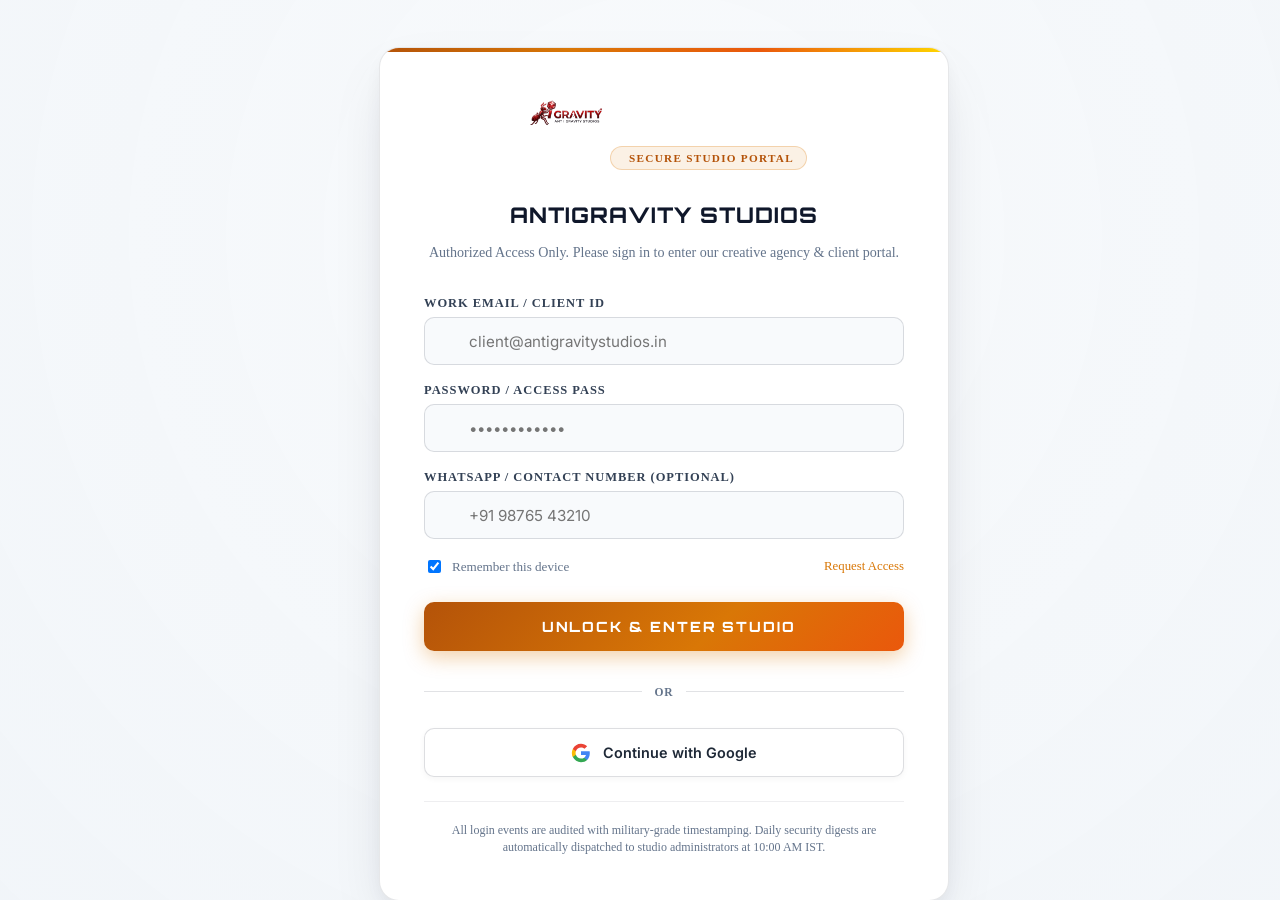
==== commit 89c794c2: "feat(auth): add Google sign-in, client phone tracking, 24h client monitor ledger (admins excluded), " ====
--- a/index.html
+++ b/index.html
@@ -310,6 +310,14 @@
           </div>
         </div>
 
+        <div class="gate-input-group">
+          <label for="gate-phone">WhatsApp / Contact Number (Optional)</label>
+          <div class="gate-input-wrap">
+            <i data-lucide="phone"></i>
+            <input type="tel" id="gate-phone" placeholder="+91 98765 43210" autocomplete="tel">
+          </div>
+        </div>
+
         <div class="gate-options-row">
           <label class="gate-checkbox-label">
             <input type="checkbox" id="gate-remember" checked>
@@ -325,10 +333,21 @@
           <span id="gate-submit-text">Unlock & Enter Studio</span>
         </button>
 
-        <button type="button" id="gate-quick-demo-btn" class="gate-demo-access-btn">
-          <i data-lucide="sparkles"></i>
-          <span>Quick Demo Access (Test Login)</span>
+        <div class="gate-divider">
+          <span>OR</span>
+        </div>
+
+        <button type="button" id="gate-google-btn" class="gate-btn-google" aria-label="Sign in with Google">
+          <svg class="google-icon" viewBox="0 0 24 24" width="20" height="20" aria-hidden="true">
+            <path fill="#4285F4" d="M22.56 12.25c0-.78-.07-1.53-.2-2.25H12v4.26h5.92c-.26 1.37-1.04 2.53-2.21 3.31v2.77h3.57c2.08-1.92 3.28-4.74 3.28-8.09z"/>
+            <path fill="#34A853" d="M12 23c2.97 0 5.46-.98 7.28-2.66l-3.57-2.77c-.98.66-2.23 1.06-3.71 1.06-2.86 0-5.29-1.93-6.16-4.53H2.18v2.84C3.99 20.53 7.7 23 12 23z"/>
+            <path fill="#FBBC05" d="M5.84 14.09c-.22-.66-.35-1.36-.35-2.09s.13-1.43.35-2.09V7.06H2.18C1.43 8.55 1 10.22 1 12s.43 3.45 1.18 4.94l2.85-2.22.81-.63z"/>
+            <path fill="#EA4335" d="M12 5.38c1.62 0 3.06.56 4.21 1.64l3.15-3.15C17.45 2.09 14.97 1 12 1 7.7 1 3.99 3.47 2.18 7.06l3.66 2.84c.87-2.6 3.3-4.52 6.16-4.52z"/>
+          </svg>
+          <span>Continue with Google</span>
         </button>
+
+        <div id="gate-google-signin-render" style="display: none; justify-content: center; width: 100%; margin-top: 0.5rem;"></div>
       </form>
 
       <div class="gate-footer-note">
@@ -2579,6 +2598,50 @@
               </div>
               <button type="submit" class="admin-action-btn" style="background: var(--neon-purple); color: #fff; font-weight: bold; width: 100%;">Save New Prices</button>
             </form>
+          </div>
+
+          <!-- ACTIVE CLIENT LOGINS & MONITORING (24-HOUR RETENTION) -->
+          <div class="dashboard-card terminal-style" style="grid-column: span 2;">
+            <div style="display: flex; justify-content: space-between; align-items: center; flex-wrap: wrap; gap: 0.75rem; margin-bottom: 0.75rem;">
+              <div>
+                <h4 style="margin: 0; display: flex; align-items: center; gap: 0.5rem;">
+                  <span style="display: inline-block; width: 8px; height: 8px; border-radius: 50%; background: #10b981; box-shadow: 0 0 8px #10b981;"></span>
+                  Active Client Logins &amp; Access Ledger (24h Live Window)
+                </h4>
+                <p style="margin: 0.2rem 0 0; font-size: 0.75rem; color: var(--text-muted);">
+                  Logs automatically purge after 24 hours to keep the database stable and clutter-free.
+                </p>
+              </div>
+              <div style="display: flex; gap: 0.5rem; align-items: center;">
+                <button type="button" class="admin-action-btn" id="admin-refresh-audit-btn" style="padding: 0.4rem 0.8rem; font-size: 0.75rem;">
+                  <i data-lucide="refresh-cw"></i> Refresh
+                </button>
+                <a href="/api/download-clients-pdf" download="clients_data.pdf" id="admin-download-clients-pdf-btn" class="admin-action-btn" style="background: linear-gradient(135deg, #b45309, #d97706); color: #fff; text-decoration: none; display: inline-flex; align-items: center; gap: 0.4rem; padding: 0.4rem 0.85rem; font-size: 0.75rem; font-weight: bold; border-radius: 6px;">
+                  <i data-lucide="download"></i> Download clients_data.pdf
+                </a>
+              </div>
+            </div>
+
+            <div id="admin-login-audit-wrapper" style="max-height: 260px; overflow-y: auto; border: 1px solid rgba(255,255,255,0.08); border-radius: 6px;">
+              <table style="width: 100%; border-collapse: collapse; font-family: monospace; font-size: 0.78rem; text-align: left;">
+                <thead>
+                  <tr style="background: rgba(255,255,255,0.06); color: var(--neon-cyan); border-bottom: 1px solid rgba(255,255,255,0.1);">
+                    <th style="padding: 0.5rem 0.65rem;">Time (IST)</th>
+                    <th style="padding: 0.5rem 0.65rem;">Client</th>
+                    <th style="padding: 0.5rem 0.65rem;">Email</th>
+                    <th style="padding: 0.5rem 0.65rem;">WhatsApp / Phone</th>
+                    <th style="padding: 0.5rem 0.65rem;">Auth Method</th>
+                    <th style="padding: 0.5rem 0.65rem;">Device</th>
+                    <th style="padding: 0.5rem 0.65rem;">Status</th>
+                  </tr>
+                </thead>
+                <tbody id="admin-login-audit-tbody">
+                  <tr>
+                    <td colspan="7" style="padding: 1rem; text-align: center; color: var(--text-muted);">Loading active 24-hour client ledger...</td>
+                  </tr>
+                </tbody>
+              </table>
+            </div>
           </div>
         </div>
         
--- a/css/style.css
+++ b/css/style.css
@@ -8009,69 +8009,7 @@
   gap: 1.1rem;
 }
 
-/* Google Sign-In Button on Outside Gate */
-.gate-btn-google {
-  width: 100%;
-  display: flex;
-  align-items: center;
-  justify-content: center;
-  gap: 0.75rem;
-  background: #ffffff;
-  color: #1e293b;
-  border: 1px solid rgba(15, 23, 42, 0.16);
-  border-radius: 10px;
-  padding: 0.85rem 1rem;
-  font-family: var(--font-body);
-  font-size: 0.92rem;
-  font-weight: 600;
-  cursor: pointer;
-  box-shadow: 0 1px 3px rgba(15, 23, 42, 0.05);
-  transition: transform var(--transition-fast), box-shadow var(--transition-fast), background-color var(--transition-fast);
-}
-
-.gate-btn-google:hover {
-  background: #f8fafc;
-  border-color: rgba(15, 23, 42, 0.28);
-  box-shadow: 0 4px 12px rgba(15, 23, 42, 0.08);
-  transform: translateY(-1px);
-}
-
-.gate-btn-google:active {
-  transform: translateY(0);
-}
-
-body.dark-theme .gate-btn-google {
-  background: #141a29;
-  border-color: rgba(245, 158, 11, 0.3);
-  color: #f8fafc;
-}
-
-.gate-divider {
-  display: flex;
-  align-items: center;
-  text-align: center;
-  margin: 0.25rem 0;
-  color: var(--text-muted);
-  font-size: 0.72rem;
-  text-transform: uppercase;
-  letter-spacing: 0.06rem;
-}
-
-.gate-divider::before,
-.gate-divider::after {
-  content: '';
-  flex: 1;
-  border-bottom: 1px solid rgba(15, 23, 42, 0.1);
-}
-
-body.dark-theme .gate-divider::before,
-body.dark-theme .gate-divider::after {
-  border-bottom-color: rgba(245, 158, 11, 0.2);
-}
-
-.gate-divider span {
-  padding: 0 0.75rem;
-}
+
 
 .gate-input-group {
   display: flex;
@@ -8178,30 +8116,78 @@
   transform: translateY(0);
 }
 
-.gate-demo-access-btn {
-  background: transparent;
-  border: 1px dashed rgba(15, 23, 42, 0.2);
+/* Gate Google Sign-In & Divider */
+.gate-divider {
+  display: flex;
+  align-items: center;
+  text-align: center;
+  margin: 1.1rem 0 0.8rem;
   color: var(--text-muted);
+  font-size: 0.72rem;
+  font-weight: 700;
+  letter-spacing: 0.08em;
+}
+
+.gate-divider::before,
+.gate-divider::after {
+  content: '';
+  flex: 1;
+  border-bottom: 1px solid rgba(15, 23, 42, 0.12);
+}
+
+body.dark-theme .gate-divider::before,
+body.dark-theme .gate-divider::after {
+  border-bottom-color: rgba(255, 255, 255, 0.12);
+}
+
+.gate-divider span {
+  padding: 0 0.75rem;
+  text-transform: uppercase;
+}
+
+.gate-btn-google {
+  width: 100%;
+  background: #ffffff;
+  color: #1f2937;
+  border: 1.5px solid rgba(15, 23, 42, 0.14);
   border-radius: 10px;
-  padding: 0.75rem;
-  font-size: 0.8rem;
+  padding: 0.85rem 1.25rem;
+  font-family: var(--font-body);
+  font-size: 0.9rem;
   font-weight: 600;
   cursor: pointer;
   display: flex;
   align-items: center;
   justify-content: center;
-  gap: 0.5rem;
-  transition: var(--transition-fast);
-}
-
-body.dark-theme .gate-demo-access-btn {
-  border-color: rgba(245, 158, 11, 0.3);
-}
-
-.gate-demo-access-btn:hover {
-  background: rgba(15, 23, 42, 0.04);
-  color: var(--text-pure);
-  border-color: var(--neon-cyan);
+  gap: 0.75rem;
+  box-shadow: 0 2px 6px rgba(0, 0, 0, 0.04);
+  transition: all 0.2s cubic-bezier(0.16, 1, 0.3, 1);
+}
+
+body.dark-theme .gate-btn-google {
+  background: #111726;
+  color: #f8fafc;
+  border-color: rgba(255, 255, 255, 0.15);
+  box-shadow: 0 4px 14px rgba(0, 0, 0, 0.4);
+}
+
+.gate-btn-google:hover {
+  background: #f8fafc;
+  border-color: rgba(15, 23, 42, 0.3);
+  transform: translateY(-1px);
+  box-shadow: 0 6px 16px rgba(0, 0, 0, 0.08);
+}
+
+body.dark-theme .gate-btn-google:hover {
+  background: #182238;
+  border-color: rgba(245, 158, 11, 0.45);
+  box-shadow: 0 6px 20px rgba(0, 0, 0, 0.6);
+}
+
+.gate-btn-google .google-icon {
+  flex-shrink: 0;
+  width: 20px;
+  height: 20px;
 }
 
 .gate-alert {
@@ -10811,8 +10797,60 @@
   }
 }
 
-
-
-
-
-
+/* Mobile Responsive Optimization for Auth Gatekeeper & Touch Targets */
+@media (max-width: 480px) {
+  #outside-auth-gateway {
+    padding: 1rem 0.85rem !important;
+    align-items: center !important;
+    justify-content: center !important;
+  }
+  .auth-gate-box {
+    padding: 1.5rem 1.15rem !important;
+    border-radius: 16px !important;
+    max-height: 94vh !important;
+    overflow-y: auto !important;
+  }
+  .auth-gate-logo {
+    height: 38px !important;
+    margin-bottom: 0.85rem !important;
+  }
+  .auth-gate-title {
+    font-size: 1.35rem !important;
+  }
+  .auth-gate-subtitle {
+    font-size: 0.8rem !important;
+    margin-bottom: 1rem !important;
+  }
+  .gate-input-wrap input {
+    font-size: 16px !important; /* Prevents auto-zoom on iOS */
+    padding: 0.75rem 0.85rem 0.75rem 2.5rem !important;
+  }
+  .gate-btn-submit,
+  .gate-btn-google {
+    min-height: 48px !important;
+    font-size: 0.86rem !important;
+  }
+  #admin-login-audit-wrapper {
+    max-height: 320px !important;
+    -webkit-overflow-scrolling: touch;
+  }
+  #admin-login-audit-wrapper table {
+    min-width: 600px;
+  }
+}
+
+/* Tablet & Mobile Admin Dashboard & Device Optimization */
+@media (max-width: 900px) {
+  #admin-dashboard-interface .dashboard-grid {
+    grid-template-columns: 1fr !important;
+  }
+  .dashboard-card.terminal-style {
+    grid-column: span 1 !important;
+  }
+}
+
+
+
+
+
+
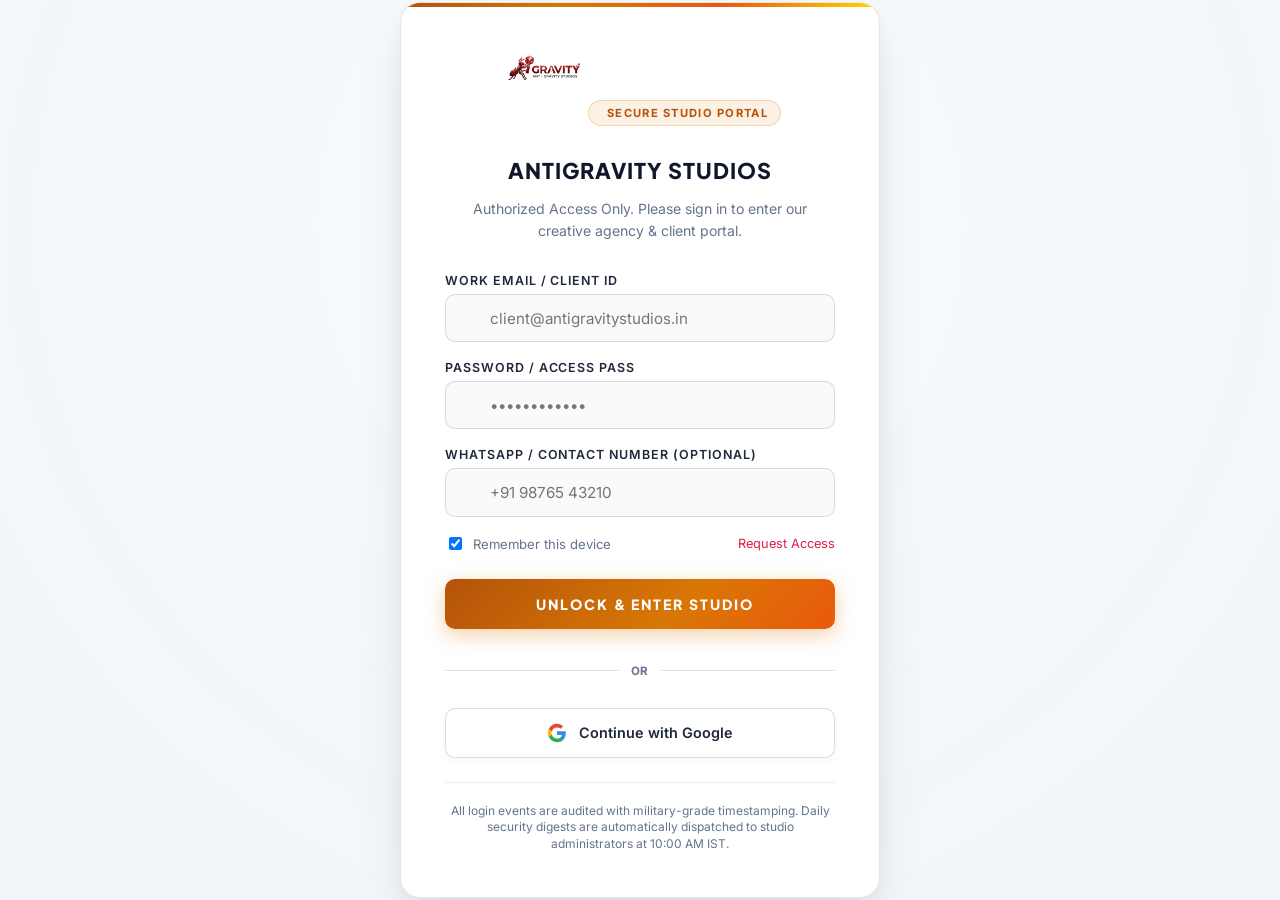
==== commit 574ea2d4: "feat: complete security hardening, dead code purge, 70-20-10 theme and hero redesign" ====
--- a/index.html
+++ b/index.html
@@ -14,8 +14,7 @@
   <link rel="preconnect" href="https://fonts.gstatic.com" crossorigin>
   <link rel="preconnect" href="https://cdnjs.cloudflare.com">
   <link rel="preconnect" href="https://cdn.jsdelivr.net">
-  <link rel="stylesheet" href="https://fonts.googleapis.com/css2?family=Inter:wght@300;400;500;600;700&family=Orbitron:wght@400;500;700;900&display=swap">
-  <link rel="preload" href="/assets/textures/earth/earth_atmos_2048.jpg" as="image">
+  <link rel="stylesheet" href="https://fonts.googleapis.com/css2?family=Inter:wght@300;400;500;600;700;800&family=Orbitron:wght@400;500;700;900&family=Plus+Jakarta+Sans:wght@400;500;600;700;800;900&display=swap">
   
   <!-- Google Analytics Tag Placeholder (Replace G-XXXXXXXXXX with your actual Measurement ID to enable tracking) -->
   <!-- 
@@ -360,19 +359,22 @@
   <canvas id="magic-paint-canvas" aria-hidden="true"></canvas>
 
 
-  <!-- HEADER & NAVIGATION -->
+  <!-- HEADER & NAVIGATION (Minimalist Centered Pill Floating Bar matching Reference Design) -->
   <header>
     <div class="logo-container">
-      <img src="/logo.png" onerror="this.onerror=null; this.src='https://kivfatgytkjqoreltuyu.supabase.co/storage/v1/object/public/gallery-assets/logo.png';" alt="Antigravity Studios Logo" class="logo-image">
+      <a href="#hero" class="logo-link" aria-label="Antigravity Studios Home">
+        <img src="/logo.png" onerror="this.onerror=null; this.src='https://kivfatgytkjqoreltuyu.supabase.co/storage/v1/object/public/gallery-assets/logo.png';" alt="Antigravity Studios Logo" class="logo-image">
+      </a>
     </div>
     
-    <div class="nav-wrap">
-      <nav aria-label="Main Navigation">
+    <!-- Centered Floating Pill Navigation Capsule -->
+    <div class="header-nav-center">
+      <nav class="nav-pill-capsule" aria-label="Main Navigation">
         <ul class="nav-links">
-          <li><a href="#hero" class="active">Home</a></li>
-          <li><a href="#services">Services</a></li>
-          <li><a href="#work">Our Work</a></li>
-          <li><a href="#digital-products">Products</a></li>
+          <li><a href="#hero" class="nav-pill-link active">Home</a></li>
+          <li><a href="#services" class="nav-pill-link">Services</a></li>
+          <li><a href="#work" class="nav-pill-link">Our Work</a></li>
+          <li><a href="#digital-products" class="nav-pill-link">Products</a></li>
           <li class="nav-dropdown-item">
             <button class="nav-dropdown-trigger" id="more-dropdown-btn" aria-haspopup="true" aria-expanded="false" aria-label="More Navigation Options">
               <span class="more-label-desktop">More</span>
@@ -460,42 +462,20 @@
           </li>
         </ul>
       </nav>
-
-      <div class="accessibility-controls">
-        <button class="control-btn" data-action="theme-toggle" data-tooltip="Switch Theme" aria-pressed="false" aria-label="Toggle Dark/Light Theme">
-          <i data-lucide="sun" class="icon-sun"></i>
-          <i data-lucide="moon" class="icon-moon"></i>
-        </button>
-        <button class="control-btn portal-profile-btn" id="portal-login-btn" data-action="login-portal" data-tooltip="Profile Portal" aria-label="Open Profile Portal">
-          <i data-lucide="user" class="portal-user-icon"></i>
-          <i data-lucide="shield" class="portal-admin-icon"></i>
-          <span class="login-status-dot" aria-hidden="true"></span>
-        </button>
-        <button class="control-btn mobile-menu-toggle" id="mobile-menu-btn" data-tooltip="Open Menu" aria-label="Toggle Navigation Menu">
-          <i data-lucide="menu" class="menu-open-icon"></i>
-          <i data-lucide="x" class="menu-close-icon" style="display: none;"></i>
-        </button>
-      </div>
-    </div>
-
-    <!-- Certification Badges — positioned on the right side below the nav bar -->
-    <div class="header-certifications" aria-label="Company Certifications">
-      <div class="certification-badge msme-badge" role="img" aria-label="MSME Certified">
-        <span class="msme-pulse-indicator" aria-hidden="true">
-          <span class="msme-pulse-ring"></span>
-          <span class="msme-pulse-dot"></span>
-        </span>
-        <span class="msme-badge-text">MSME Certified</span>
-        <i data-lucide="badge-check" class="msme-badge-icon" aria-hidden="true"></i>
-      </div>
-      <div class="certification-badge startup-india-badge" role="img" aria-label="Startup India Registered">
-        <span class="startup-india-pulse-indicator" aria-hidden="true">
-          <span class="startup-india-pulse-ring"></span>
-          <span class="startup-india-pulse-dot"></span>
-        </span>
-        <span class="startup-india-badge-text">Startup India Registered</span>
-        <i data-lucide="award" class="startup-india-badge-icon" aria-hidden="true"></i>
-      </div>
+    </div>
+
+    <!-- Header Right: Sign In & Contact Us Button (matching reference image) -->
+    <div class="header-right-actions">
+      <button class="header-signin-btn" id="portal-login-btn" data-action="login-portal" aria-label="Sign In to Portal">
+        Sign In
+      </button>
+      <a href="https://wa.me/919019779409?text=Hi%20Antigravity%20Studios,%20I%20am%20interested%20in%20working%20together!" target="_blank" rel="noopener" class="header-contact-btn">
+        Contact Us
+      </a>
+      <button class="control-btn mobile-menu-toggle" id="mobile-menu-btn" data-tooltip="Open Menu" aria-label="Toggle Navigation Menu">
+        <i data-lucide="menu" class="menu-open-icon"></i>
+        <i data-lucide="x" class="menu-close-icon" style="display: none;"></i>
+      </button>
     </div>
   </header>
 
@@ -504,21 +484,78 @@
 
     <!-- SECTION 1: HERO -->
     <section id="hero" aria-labelledby="hero-title">
-      <div class="hero-content">
-        <div class="hero-subtitle">
-          <span class="hero-subtitle-dot" aria-hidden="true"></span>
-          Antigravity Studios Ecosystem
-        </div>
-        <h1 class="hero-title" id="hero-title">
-          <span>Antigravity Studios</span>
-          <span class="glow-text">Premium AI, 3D & Web Dev Agency</span>
+      <!-- Ambient Micro Floating Orbs (as seen in reference design) -->
+      <div class="hero-ambient-dot dot-red-1" aria-hidden="true"></div>
+      <div class="hero-ambient-dot dot-black-1" aria-hidden="true"></div>
+      <div class="hero-ambient-dot dot-red-2" aria-hidden="true"></div>
+      <div class="hero-ambient-dot dot-black-2" aria-hidden="true"></div>
+      <div class="hero-ambient-dot dot-red-3" aria-hidden="true"></div>
+      <div class="hero-ambient-dot dot-red-4" aria-hidden="true"></div>
+
+      <div class="hero-container">
+        <!-- Top Pill Badge -->
+        <div class="hero-ecosystem-pill">
+          <span class="hero-ecosystem-dot" aria-hidden="true"></span>
+          <span class="hero-ecosystem-text">ANTIGRAVITY STUDIOS ECOSYSTEM</span>
+        </div>
+
+        <!-- Hook Line -->
+        <p class="hero-lead-hook">You don't need just a website</p>
+
+        <!-- Main Headline -->
+        <h1 class="hero-headline" id="hero-title">
+          <span class="headline-row">
+            You need a
+            <svg class="hero-lightning-svg" viewBox="0 0 24 24" fill="#e11d48" aria-hidden="true">
+              <path d="M13 2L3 14h9l-1 8 10-12h-9l1-8z" />
+            </svg>
+            <span class="hero-highlight-brush">premium AI, 3D</span>
+          </span>
+          <span class="headline-row">& Web Dev Agency</span>
+          <span class="headline-row">for your business.</span>
         </h1>
+
+        <!-- Subtitle Description -->
         <p class="hero-description">
           We build premium websites, AI automation, lead generation systems, VFX, 3D animations, branding, mobile apps, and digital experiences that help businesses grow faster.
         </p>
-        <div class="hero-cta">
-          <a href="#services" class="btn-primary" id="cta-services">Explore Services</a>
-          <a href="#work" class="btn-secondary" id="cta-work">Our Work</a>
+
+        <!-- Bottom Row: CTA Action Buttons & Social Proof / Certifications -->
+        <div class="hero-bottom-grid">
+          <div class="hero-cta-group">
+            <a href="#services" class="hero-btn-primary" id="cta-services">
+              <span>Explore Services</span>
+              <span class="hero-btn-arrow-icon" aria-hidden="true">
+                <i data-lucide="arrow-right"></i>
+              </span>
+            </a>
+            <a href="#work" class="hero-btn-secondary" id="cta-work">
+              <span>Our Work</span>
+            </a>
+          </div>
+
+          <!-- Social Proof Cluster (Right side on desktop, stacked on mobile) -->
+          <div class="hero-social-proof">
+            <div class="hero-cert-row">
+              <span class="hero-cert-item">MSME Certified <span class="cert-pulse-dot" aria-hidden="true"></span></span>
+              <span class="hero-cert-item">Startup India Registered <span class="cert-pulse-dot" aria-hidden="true"></span></span>
+            </div>
+            <div class="hero-reviews-cluster">
+              <div class="hero-avatar-stack" aria-hidden="true">
+                <img src="https://images.unsplash.com/photo-1534528741775-53994a69daeb?w=90&h=90&fit=crop&crop=faces" alt="Client 1" class="hero-avatar-img">
+                <img src="https://images.unsplash.com/photo-1507003211169-0a1dd7228f2d?w=90&h=90&fit=crop&crop=faces" alt="Client 2" class="hero-avatar-img">
+                <img src="https://images.unsplash.com/photo-1494790108377-be9c29b29330?w=90&h=90&fit=crop&crop=faces" alt="Client 3" class="hero-avatar-img">
+                <img src="https://images.unsplash.com/photo-1500648767791-00dcc994a43e?w=90&h=90&fit=crop&crop=faces" alt="Client 4" class="hero-avatar-img">
+              </div>
+              <div class="hero-rating-meta">
+                <div class="hero-rating-stars-line">
+                  <span class="hero-rating-num">4.9 / 5</span>
+                  <span class="hero-rating-stars">★★★★★</span>
+                </div>
+                <span class="hero-rating-subtext">from 30+ happy clients</span>
+              </div>
+            </div>
+          </div>
         </div>
       </div>
     </section>
@@ -3364,57 +3401,6 @@
           </div>
         </div>
 
-        <!-- AI Voice Calling Agent Interactive Station -->
-        <div id="ai-call-agent-station" style="background: linear-gradient(135deg, rgba(0, 240, 255, 0.08), rgba(138, 43, 226, 0.12)); border: 1px solid var(--neon-cyan); border-radius: 8px; padding: 1.1rem 1.25rem; margin-bottom: 1.25rem; transition: box-shadow 0.3s ease;">
-          <div style="display: flex; justify-content: space-between; align-items: center; margin-bottom: 0.65rem; flex-wrap: wrap; gap: 0.5rem;">
-            <h5 style="margin: 0; color: #fff; display: flex; align-items: center; gap: 0.45rem; font-size: 0.92rem;">
-              <i data-lucide="bot" style="color: var(--neon-cyan); width: 17px; height: 17px;"></i>
-              Automated AI Voice Calling Agent & Outbound Pitcher
-            </h5>
-            <span style="font-size: 0.72rem; color: var(--neon-green); font-family: monospace; background: rgba(0,255,100,0.12); padding: 0.2rem 0.5rem; border-radius: 4px; border: 1px solid var(--neon-green); font-weight: bold;">
-              Agent API Ready (tr_test)
-            </span>
-          </div>
-          
-          <p style="margin: 0 0 0.85rem 0; font-size: 0.8rem; color: var(--text-muted); line-height: 1.4;">
-            Initiate direct AI-driven voice calls to prospects. Click <strong>"🤖 AI Call"</strong> on any discovered lead below to <em>auto-cache & pre-fill</em> their researched number and customized pitch, or <em>manually type</em> any phone number and custom instructions below.
-          </p>
-
-          <div style="display: grid; grid-template-columns: 1.2fr 1.2fr 1fr; gap: 0.65rem; margin-bottom: 0.65rem;">
-            <div>
-              <label for="ai-call-phone-input" style="font-size: 0.73rem; color: var(--text-muted); display: block; margin-bottom: 0.25rem;">> Target Customer Phone Number (Manually Typable / Auto-Cached)</label>
-              <input type="tel" id="ai-call-phone-input" placeholder="+91 98452 11223" style="width: 100%; background: rgba(0,0,0,0.5); border: 1px solid var(--neon-cyan); color: #fff; padding: 0.55rem; border-radius: 4px; font-family: monospace; font-size: 0.85rem; font-weight: bold;">
-            </div>
-            <div>
-              <label for="ai-call-name-input" style="font-size: 0.73rem; color: var(--text-muted); display: block; margin-bottom: 0.25rem;">> Customer / Clinic / Brand Name (Manually Typable)</label>
-              <input type="text" id="ai-call-name-input" placeholder="e.g. Apollo Multi-Speciality Clinic" style="width: 100%; background: rgba(0,0,0,0.5); border: 1px solid var(--glass-border); color: #fff; padding: 0.55rem; border-radius: 4px; font-family: monospace; font-size: 0.82rem;">
-            </div>
-            <div>
-              <label for="ai-call-sector-select" style="font-size: 0.73rem; color: var(--text-muted); display: block; margin-bottom: 0.25rem;">> Target Industry Niche</label>
-              <select id="ai-call-sector-select" style="width: 100%; background: rgba(0,0,0,0.5); border: 1px solid var(--glass-border); color: #fff; padding: 0.55rem; border-radius: 4px; font-family: monospace; font-size: 0.82rem;">
-                <option value="hospital">🏥 Hospital & Healthcare</option>
-                <option value="wedding">💍 Weddings & Events</option>
-                <option value="realestate">🏢 Real Estate & Builders</option>
-                <option value="retail">💎 Elite Retail & Brands</option>
-                <option value="education">🎓 Colleges & Education</option>
-                <option value="hotel">🏨 Hotels & Hospitality</option>
-              </select>
-            </div>
-          </div>
-
-          <div style="margin-bottom: 0.75rem;">
-            <label for="ai-call-pitch-input" style="font-size: 0.73rem; color: var(--text-muted); display: block; margin-bottom: 0.25rem;">> AI Agent Pitch / Call Script (Auto-Generated from Niche & Fully Editable)</label>
-            <textarea id="ai-call-pitch-input" rows="2" placeholder="Custom instructions or value proposition for the AI calling agent..." style="width: 100%; background: rgba(0,0,0,0.5); border: 1px solid var(--glass-border); color: #fff; padding: 0.55rem; border-radius: 4px; font-family: monospace; font-size: 0.8rem; resize: vertical;"></textarea>
-          </div>
-
-          <div style="display: flex; gap: 0.75rem; align-items: center; justify-content: space-between; flex-wrap: wrap;">
-            <button type="button" id="ai-call-dispatch-btn" class="admin-action-btn" style="padding: 0.65rem 1.35rem; font-size: 0.84rem; background: linear-gradient(135deg, var(--neon-cyan), var(--neon-green)); color: #000; font-weight: bold; border: none; border-radius: 5px; cursor: pointer; display: flex; align-items: center; gap: 0.45rem;">
-              <i data-lucide="phone-outgoing" style="width: 15px; height: 15px;"></i> Launch AI Outbound Call
-            </button>
-            <div id="ai-call-feedback" style="display: none; font-family: monospace; font-size: 0.8rem; padding: 0.4rem 0.75rem; border-radius: 4px; flex: 1; max-width: 480px;"></div>
-          </div>
-        </div>
-
         <!-- Discovered Leads Table / Card List -->
         <div>
           <div style="display: flex; justify-content: space-between; align-items: center; margin-bottom: 0.75rem;">
--- a/css/style.css
+++ b/css/style.css
@@ -1,49 +1,51 @@
-/* --- CRISP LUXURY WHITE & CARRARA MARBLE DESIGN SYSTEM (DEFAULT) --- */
+/* --- 70% WHITE / 20% BLACK / 10% RED LUXURY DESIGN SYSTEM --- */
 :root {
-  /* Solar Amber & Gold Accents (High contrast & vibrant on white) */
-  --neon-gold: #b45309;
-  --neon-gold-glow: rgba(180, 83, 9, 0.25);
-  --neon-gold-dim: rgba(180, 83, 9, 0.06);
-
-  --neon-amber: #d97706;
-  --neon-amber-glow: rgba(217, 119, 6, 0.25);
-  --neon-amber-dim: rgba(217, 119, 6, 0.06);
-
-  /* Primary Accent mapped to Solar Amber / Gold */
-  --neon-cyan: #d97706;
-  --neon-cyan-glow: rgba(217, 119, 6, 0.25);
-  --neon-cyan-dim: rgba(217, 119, 6, 0.06);
-
-  /* Secondary Studio Warm Coral */
-  --neon-purple: #ea580c;
-  --neon-purple-glow: rgba(234, 88, 12, 0.25);
-  --neon-purple-dim: rgba(234, 88, 12, 0.06);
-
-  /* Crimson / Rose Accent */
-  --neon-pink: #dc2626;
-  --neon-pink-glow: rgba(220, 38, 38, 0.25);
-  --neon-pink-dim: rgba(220, 38, 38, 0.06);
-
-  /* Studio Emerald Accent */
+  /* 10% Radiant Brand Crimson Accents (Important Buttons, Key Words, Markers) */
+  --accent-red: #e11d48;
+  --accent-red-hover: #be123c;
+  --accent-red-glow: rgba(225, 29, 72, 0.28);
+  --accent-red-dim: rgba(225, 29, 72, 0.07);
+
+  --neon-pink: #e11d48;
+  --neon-pink-glow: rgba(225, 29, 72, 0.28);
+  --neon-pink-dim: rgba(225, 29, 72, 0.07);
+
+  --neon-cyan: #e11d48;
+  --neon-cyan-glow: rgba(225, 29, 72, 0.25);
+  --neon-cyan-dim: rgba(225, 29, 72, 0.06);
+
+  --neon-gold: #e11d48;
+  --neon-gold-glow: rgba(225, 29, 72, 0.25);
+  --neon-gold-dim: rgba(225, 29, 72, 0.06);
+
+  --neon-amber: #e11d48;
+  --neon-amber-glow: rgba(225, 29, 72, 0.25);
+  --neon-amber-dim: rgba(225, 29, 72, 0.06);
+
+  --neon-purple: #9b0d1e;
+  --neon-purple-glow: rgba(155, 13, 30, 0.25);
+  --neon-purple-dim: rgba(155, 13, 30, 0.06);
+
   --neon-green: #059669;
   --neon-green-glow: rgba(5, 150, 105, 0.25);
   --neon-green-dim: rgba(5, 150, 105, 0.06);
 
-  /* Alabaster & Carrara White Canvas (Solid & Crisp Surfaces - No Muddy Glassmorphism) */
-  --bg-dark: #f8fafc;
-  --bg-deep: #f1f5f9;
+  /* 70% Alabaster & Carrara White Canvas & Marble Surfaces */
+  --bg-dark: #ffffff;
+  --bg-deep: #f8fafc;
   --glass-bg: #ffffff;
-  --glass-border: rgba(15, 23, 42, 0.09);
-  --glass-border-hover: rgba(15, 23, 42, 0.22);
-  --card-shadow: 0 4px 20px -2px rgba(15, 23, 42, 0.06), 0 2px 6px -1px rgba(15, 23, 42, 0.03);
-  --card-shadow-hover: 0 16px 36px -4px rgba(15, 23, 42, 0.12), 0 6px 14px -2px rgba(15, 23, 42, 0.06);
+  --glass-border: rgba(15, 23, 42, 0.08);
+  --glass-border-hover: rgba(225, 29, 72, 0.4);
+  --card-shadow: 0 4px 20px -2px rgba(15, 23, 42, 0.05), 0 2px 6px -1px rgba(15, 23, 42, 0.02);
+  --card-shadow-hover: 0 16px 36px -4px rgba(15, 23, 42, 0.08), 0 4px 16px rgba(225, 29, 72, 0.08);
   
-  /* Razor-Sharp Slate Black Typography (Ultra-Legible) */
+  /* 20% Razor-Sharp Slate Black Typography & Structures */
   --text-pure: #0f172a;
-  --text-main: #334155;
+  --text-main: #1e293b;
   --text-muted: #64748b;
   
-  --font-header: 'Orbitron', -apple-system, BlinkMacSystemFont, "Segoe UI", Roboto, sans-serif;
+  --font-headline: 'Plus Jakarta Sans', -apple-system, BlinkMacSystemFont, "Segoe UI", Roboto, sans-serif;
+  --font-header: 'Plus Jakarta Sans', 'Orbitron', -apple-system, BlinkMacSystemFont, "Segoe UI", Roboto, sans-serif;
   --font-body: 'Inter', -apple-system, BlinkMacSystemFont, "Segoe UI", Roboto, sans-serif;
   
   --transition-fast: 0.2s cubic-bezier(0.4, 0, 0.2, 1);
@@ -53,25 +55,25 @@
 
 /* --- DARK MODE OVERRIDES (Applied on body.dark-theme) --- */
 body.dark-theme {
-  --neon-gold: #ffd700;
-  --neon-gold-glow: rgba(255, 215, 0, 0.5);
-  --neon-gold-dim: rgba(255, 215, 0, 0.14);
-
-  --neon-amber: #f59e0b;
-  --neon-amber-glow: rgba(245, 158, 11, 0.5);
-  --neon-amber-dim: rgba(245, 158, 11, 0.14);
-
-  --neon-cyan: #ffd700;
-  --neon-cyan-glow: rgba(255, 215, 0, 0.5);
-  --neon-cyan-dim: rgba(255, 215, 0, 0.14);
-
-  --neon-purple: #f59e0b;
-  --neon-purple-glow: rgba(245, 158, 11, 0.5);
-  --neon-purple-dim: rgba(245, 158, 11, 0.14);
-
-  --neon-pink: #fde047;
-  --neon-pink-glow: rgba(253, 224, 71, 0.5);
-  --neon-pink-dim: rgba(253, 224, 71, 0.14);
+  --neon-gold: #ff1e42;
+  --neon-gold-glow: rgba(255, 30, 66, 0.5);
+  --neon-gold-dim: rgba(255, 30, 66, 0.14);
+
+  --neon-amber: #ff1e42;
+  --neon-amber-glow: rgba(255, 30, 66, 0.5);
+  --neon-amber-dim: rgba(255, 30, 66, 0.14);
+
+  --neon-cyan: #ff1e42;
+  --neon-cyan-glow: rgba(255, 30, 66, 0.5);
+  --neon-cyan-dim: rgba(255, 30, 66, 0.14);
+
+  --neon-purple: #b3001e;
+  --neon-purple-glow: rgba(179, 0, 30, 0.5);
+  --neon-purple-dim: rgba(179, 0, 30, 0.14);
+
+  --neon-pink: #ff1e42;
+  --neon-pink-glow: rgba(255, 30, 66, 0.5);
+  --neon-pink-dim: rgba(255, 30, 66, 0.14);
 
   --neon-green: #10b981;
   --neon-green-glow: rgba(16, 185, 129, 0.5);
@@ -129,6 +131,45 @@
   }
 }
 
+/* --- GLOBAL BASE & RESPONSIVE CONTAINER RULES --- */
+*, *::before, *::after {
+  box-sizing: border-box;
+}
+
+html, body {
+  margin: 0;
+  padding: 0;
+  width: 100%;
+  max-width: 100vw;
+  overflow-x: hidden;
+  background-color: var(--bg-dark);
+  color: var(--text-main);
+  font-family: var(--font-body);
+  -webkit-font-smoothing: antialiased;
+  -moz-osx-font-smoothing: grayscale;
+  padding-top: env(safe-area-inset-top, 0);
+  padding-bottom: env(safe-area-inset-bottom, 0);
+  padding-left: env(safe-area-inset-left, 0);
+  padding-right: env(safe-area-inset-right, 0);
+}
+
+/* Touch Device Ergonomics (44px Minimum Touch Targets) */
+@media (pointer: coarse) {
+  button, 
+  .btn-primary, 
+  .btn-secondary, 
+  .control-btn, 
+  .service-cta-btn, 
+  .work-link-btn, 
+  .portal-tab, 
+  .portal-btn, 
+  .action-btn, 
+  .close-btn {
+    min-height: 44px;
+    min-width: 44px;
+  }
+}
+
 #magic-paint-canvas {
   position: fixed;
   top: 0;
@@ -146,21 +187,23 @@
   top: 0;
   left: 0;
   width: 100%;
-  padding: 0.6rem 2.5rem;
+  padding: 0.85rem clamp(1.25rem, 4vw, 3.5rem);
   display: flex;
   justify-content: space-between;
   align-items: center;
   z-index: 100;
-  background: rgba(255, 255, 255, 0.94);
-  border-bottom: 1px solid rgba(15, 23, 42, 0.08);
-  box-shadow: 0 2px 15px rgba(0, 0, 0, 0.03);
+  background: rgba(255, 255, 255, 0.92);
+  backdrop-filter: blur(16px);
+  -webkit-backdrop-filter: blur(16px);
+  border-bottom: 1px solid rgba(15, 23, 42, 0.06);
+  box-shadow: 0 2px 16px rgba(15, 23, 42, 0.02);
   transition: var(--transition-medium);
 }
 
 body.dark-theme header {
   background: rgba(6, 9, 16, 0.94);
-  border-bottom: 1px solid rgba(245, 158, 11, 0.25);
-  box-shadow: 0 4px 30px rgba(0, 0, 0, 0.85), 0 1px 18px rgba(255, 30, 66, 0.14);
+  border-bottom: 1px solid rgba(225, 29, 72, 0.25);
+  box-shadow: 0 4px 30px rgba(0, 0, 0, 0.85), 0 1px 18px rgba(225, 29, 72, 0.14);
 }
 
 header.header-hidden {
@@ -170,16 +213,16 @@
 }
 
 header.scrolled {
-  padding: 0.45rem 2.5rem;
+  padding: 0.6rem clamp(1.25rem, 4vw, 3.5rem);
   background: rgba(255, 255, 255, 0.98);
-  border-bottom-color: rgba(15, 23, 42, 0.12);
-  box-shadow: 0 4px 20px rgba(0, 0, 0, 0.05);
+  border-bottom-color: rgba(15, 23, 42, 0.1);
+  box-shadow: 0 4px 20px rgba(15, 23, 42, 0.04);
 }
 
 body.dark-theme header.scrolled {
   background: rgba(5, 7, 13, 0.98);
-  border-bottom-color: rgba(245, 158, 11, 0.4);
-  box-shadow: 0 6px 35px rgba(0, 0, 0, 0.9), 0 2px 25px rgba(245, 158, 11, 0.2);
+  border-bottom-color: rgba(225, 29, 72, 0.4);
+  box-shadow: 0 6px 35px rgba(0, 0, 0, 0.9);
 }
 
 .logo-container {
@@ -189,7 +232,7 @@
 }
 
 .logo-image {
-  height: 36px;
+  height: 38px;
   width: auto;
   flex-shrink: 0;
   display: block;
@@ -197,34 +240,143 @@
 }
 
 .logo-image:hover {
-  transform: scale(1.05);
+  transform: scale(1.03);
 }
 
 header.scrolled .logo-image {
-  height: 32px;
+  height: 33px;
 }
 
 body.dark-theme .logo-image {
   filter: drop-shadow(0px 0px 1.5px rgba(255, 255, 255, 0.85));
 }
 
-.nav-wrap {
-  display: flex;
-  align-items: center;
-  justify-content: flex-end;
-  gap: 1.5rem;
-  flex: 1;
-  min-width: 0;
-}
-
-.nav-links {
-  display: flex;
-  align-items: center;
-  gap: 1.35rem;
+/* Centered Floating Pill Navigation Capsule (matching reference image) */
+.header-nav-center {
+  position: absolute;
+  left: 50%;
+  transform: translateX(-50%);
+  display: flex;
+  align-items: center;
+  justify-content: center;
+}
+
+.nav-pill-capsule {
+  background: rgba(255, 255, 255, 0.95);
+  border: 1px solid rgba(15, 23, 42, 0.08);
+  border-radius: 999px;
+  padding: 4px 6px;
+  box-shadow: 0 4px 20px rgba(15, 23, 42, 0.04);
+  backdrop-filter: blur(12px);
+  -webkit-backdrop-filter: blur(12px);
+}
+
+body.dark-theme .nav-pill-capsule {
+  background: rgba(13, 17, 28, 0.92);
+  border-color: rgba(225, 29, 72, 0.25);
+  box-shadow: 0 4px 24px rgba(0, 0, 0, 0.7);
+}
+
+.nav-pill-capsule .nav-links {
+  display: flex;
+  align-items: center;
+  gap: 0.35rem;
   list-style: none;
-  flex-wrap: nowrap;
   margin: 0;
   padding: 0;
+}
+
+.nav-pill-link {
+  display: inline-block;
+  padding: 0.45rem 1.15rem;
+  border-radius: 999px;
+  font-family: var(--font-headline);
+  font-size: 0.88rem;
+  font-weight: 500;
+  color: #475569;
+  text-decoration: none;
+  transition: all var(--transition-fast);
+  white-space: nowrap;
+}
+
+.nav-pill-link:hover {
+  color: #0f172a;
+}
+
+body.dark-theme .nav-pill-link {
+  color: #94a3b8;
+}
+
+body.dark-theme .nav-pill-link:hover {
+  color: #ffffff;
+}
+
+.nav-pill-link.active {
+  background: #ffffff;
+  color: #0f172a;
+  font-weight: 600;
+  box-shadow: 0 2px 10px rgba(15, 23, 42, 0.08);
+}
+
+body.dark-theme .nav-pill-link.active {
+  background: rgba(255, 255, 255, 0.1);
+  color: #ffffff;
+  box-shadow: 0 2px 10px rgba(0, 0, 0, 0.4);
+}
+
+/* Header Right: Sign In link & Radiant Red Contact Us Button */
+.header-right-actions {
+  display: flex;
+  align-items: center;
+  gap: 1.25rem;
+  flex-shrink: 0;
+}
+
+.header-signin-btn {
+  background: transparent;
+  border: none;
+  color: #0f172a;
+  font-family: var(--font-headline);
+  font-size: 0.9rem;
+  font-weight: 600;
+  cursor: pointer;
+  padding: 0.5rem 0.65rem;
+  transition: color var(--transition-fast);
+}
+
+.header-signin-btn:hover {
+  color: #e11d48;
+}
+
+body.dark-theme .header-signin-btn {
+  color: #ffffff;
+}
+
+body.dark-theme .header-signin-btn:hover {
+  color: #e11d48;
+}
+
+.header-contact-btn {
+  background: #e11d48;
+  color: #ffffff !important;
+  font-family: var(--font-headline);
+  font-size: 0.9rem;
+  font-weight: 600;
+  text-decoration: none;
+  padding: 0.55rem 1.4rem;
+  border-radius: 999px;
+  box-shadow: 0 4px 18px rgba(225, 29, 72, 0.4);
+  transition: all var(--transition-fast);
+  display: inline-flex;
+  align-items: center;
+  justify-content: center;
+  white-space: nowrap;
+}
+
+.header-contact-btn:hover {
+  background: #be123c;
+  transform: translateY(-1px);
+  box-shadow: 0 6px 24px rgba(225, 29, 72, 0.55);
 }
 
 .nav-links > li {
@@ -636,188 +788,435 @@
 }
 
 .section-subtitle {
-  font-family: var(--font-header);
-  color: var(--neon-cyan);
-  font-size: clamp(0.72rem, 1.8vw, 0.88rem);
-  letter-spacing: clamp(0.12rem, 0.5vw, 0.25rem);
+  font-family: var(--font-headline);
+  color: var(--accent-red);
+  font-size: clamp(0.75rem, 1.8vw, 0.9rem);
+  letter-spacing: clamp(0.12rem, 0.4vw, 0.22rem);
   text-transform: uppercase;
   margin-bottom: 0.65rem;
   display: flex;
   align-items: center;
   gap: 0.65rem;
-  text-shadow: 0 0 5px var(--neon-cyan-glow);
+  font-weight: 700;
 }
 
 .section-subtitle::before {
   content: '';
   display: inline-block;
   width: clamp(16px, 3vw, 25px);
-  height: 1px;
-  background-color: var(--neon-cyan);
-  box-shadow: 0 0 5px var(--neon-cyan);
+  height: 2px;
+  background-color: var(--accent-red);
+  box-shadow: 0 0 6px rgba(225, 29, 72, 0.4);
   flex-shrink: 0;
 }
 
 .section-title {
-  font-family: var(--font-header);
-  font-size: clamp(1.75rem, 4vw, 2.75rem);
+  font-family: var(--font-headline);
+  font-size: clamp(1.85rem, 4.2vw, 3rem);
   font-weight: 900;
-  letter-spacing: clamp(0.04rem, 0.2vw, 0.08rem);
-  text-transform: uppercase;
+  letter-spacing: -0.02rem;
   color: var(--text-pure);
   line-height: 1.15;
   word-break: break-word;
 }
 
-/* --- SECTION: HERO --- */
+/* --- SECTION: HERO (Reference Design Exact Replication) --- */
 #hero {
   min-height: 100vh;
   min-height: 100dvh;
+  display: flex;
+  flex-direction: column;
   justify-content: center;
-  align-items: flex-start;
-  padding-top: clamp(5.5rem, 10vh, 7.5rem);
-  padding-bottom: clamp(3rem, 6vh, 5rem);
-  cursor: grab;
-}
-
-#hero a, #hero button, #hero input {
-  cursor: pointer;
-}
-
-body.is-dragging-globe,
-body.is-dragging-globe * {
-  cursor: grabbing !important;
-  user-select: none !important;
-}
-
-.hero-content {
-  max-width: 800px;
+  padding-top: clamp(6.5rem, 13vh, 8.5rem);
+  padding-bottom: clamp(3rem, 6vh, 4.5rem);
+  position: relative;
+  overflow: hidden;
+  background: #ffffff;
+}
+
+body.dark-theme #hero {
+  background: #030407;
+}
+
+/* Floating Ambient Orbs / Dots matching reference design */
+.hero-ambient-dot {
+  position: absolute;
+  border-radius: 50%;
+  pointer-events: none;
+  z-index: 1;
+}
+
+.dot-red-1 {
+  width: 14px;
+  height: 14px;
+  background: #e11d48;
+  top: 28%;
+  right: 13%;
+  box-shadow: 0 0 16px rgba(225, 29, 72, 0.45);
+}
+
+.dot-black-1 {
+  width: 8px;
+  height: 8px;
+  background: #0f172a;
+  top: 27%;
+  left: 7%;
+  opacity: 0.75;
+}
+
+body.dark-theme .dot-black-1 {
+  background: #ffffff;
+}
+
+.dot-red-2 {
+  width: 9px;
+  height: 9px;
+  background: #e11d48;
+  bottom: 24%;
+  left: 5.5%;
+  box-shadow: 0 0 10px rgba(225, 29, 72, 0.4);
+}
+
+.dot-black-2 {
+  width: 12px;
+  height: 12px;
+  background: #0f172a;
+  bottom: 34%;
+  left: 11.5%;
+  opacity: 0.85;
+}
+
+body.dark-theme .dot-black-2 {
+  background: #ffffff;
+}
+
+.dot-red-3 {
+  width: 22px;
+  height: 22px;
+  background: #e11d48;
+  bottom: 35%;
+  right: 17%;
+  opacity: 0.8;
+  filter: blur(3.5px);
+}
+
+.dot-red-4 {
+  width: 11px;
+  height: 11px;
+  background: #e11d48;
+  top: 48%;
+  right: 6%;
+  opacity: 0.7;
+}
+
+.hero-container {
+  max-width: 1280px;
   width: 100%;
+  margin: 0 auto;
   position: relative;
   z-index: 5;
-}
-
-.hero-subtitle {
-  font-family: var(--font-header);
-  color: var(--neon-pink);
-  font-size: clamp(0.78rem, 1.8vw, 1.05rem);
-  letter-spacing: clamp(0.15rem, 0.5vw, 0.35rem);
+  padding: 0 clamp(1.25rem, 4vw, 3rem);
+}
+
+/* Top Ecosystem Pill */
+.hero-ecosystem-pill {
+  display: inline-flex;
+  align-items: center;
+  gap: 0.65rem;
+  padding: 0.38rem 1.05rem;
+  border-radius: 999px;
+  border: 1.5px solid rgba(15, 23, 42, 0.2);
+  background: #ffffff;
+  margin-bottom: 1.85rem;
+  box-shadow: 0 2px 8px rgba(15, 23, 42, 0.03);
+}
+
+body.dark-theme .hero-ecosystem-pill {
+  background: rgba(13, 17, 28, 0.9);
+  border-color: rgba(225, 29, 72, 0.35);
+}
+
+.hero-ecosystem-dot {
+  width: 7px;
+  height: 7px;
+  border-radius: 50%;
+  background: #e11d48;
+  box-shadow: 0 0 6px #e11d48;
+  flex-shrink: 0;
+}
+
+.hero-ecosystem-text {
+  font-family: var(--font-headline);
+  font-size: 0.78rem;
+  font-weight: 700;
+  letter-spacing: 0.05rem;
+  color: #0f172a;
   text-transform: uppercase;
-  margin-bottom: 1.25rem;
-  text-shadow: 0 0 10px var(--neon-pink-glow);
-  display: flex;
+}
+
+body.dark-theme .hero-ecosystem-text {
+  color: #ffffff;
+}
+
+/* Hook Line */
+.hero-lead-hook {
+  font-family: var(--font-headline);
+  font-size: clamp(1.2rem, 2.2vw, 1.55rem);
+  font-weight: 600;
+  color: #1e293b;
+  margin: 0 0 0.85rem 0;
+  letter-spacing: -0.01rem;
+}
+
+body.dark-theme .hero-lead-hook {
+  color: #cbd5e1;
+}
+
+/* Main Headline */
+.hero-headline {
+  font-family: var(--font-headline);
+  font-size: clamp(2.6rem, 5.8vw, 4.85rem);
+  font-weight: 900;
+  color: #0f172a;
+  line-height: 1.08;
+  letter-spacing: -0.03rem;
+  margin: 0 0 1.5rem 0;
+  max-width: 1080px;
+}
+
+body.dark-theme .hero-headline {
+  color: #ffffff;
+}
+
+.headline-row {
+  display: block;
+}
+
+.hero-lightning-svg {
+  width: clamp(28px, 3.2vw, 44px);
+  height: clamp(28px, 3.2vw, 44px);
+  display: inline-block;
+  vertical-align: middle;
+  margin: 0 0.2rem 0.25rem 0.35rem;
+  filter: drop-shadow(0 2px 8px rgba(225, 29, 72, 0.4));
+}
+
+/* Signature Brush Highlight Box */
+.hero-highlight-brush {
+  display: inline-block;
+  background: #e11d48;
+  color: #ffffff !important;
+  padding: 0.12rem 0.75rem 0.2rem 0.75rem;
+  border-radius: 8px 14px 10px 16px;
+  transform: rotate(-1.2deg);
+  box-shadow: 0 6px 20px rgba(225, 29, 72, 0.35);
+  margin-left: 0.15rem;
+  white-space: nowrap;
+}
+
+/* Description Paragraph */
+.hero-description {
+  font-family: var(--font-body);
+  font-size: clamp(0.98rem, 1.35vw, 1.15rem);
+  color: #475569;
+  line-height: 1.65;
+  max-width: 650px;
+  margin: 0 0 2.5rem 0;
+  font-weight: 400;
+}
+
+body.dark-theme .hero-description {
+  color: #94a3b8;
+}
+
+/* Bottom Row Grid */
+.hero-bottom-grid {
+  display: flex;
+  justify-content: space-between;
+  align-items: flex-end;
+  gap: 2rem;
+  flex-wrap: wrap;
+}
+
+.hero-cta-group {
+  display: flex;
+  align-items: center;
+  gap: 1rem;
+  flex-wrap: wrap;
+}
+
+/* Primary Explore Services CTA */
+.hero-btn-primary {
+  background: #9b0d1e;
+  color: #ffffff !important;
+  font-family: var(--font-headline);
+  font-size: 0.95rem;
+  font-weight: 700;
+  text-decoration: none;
+  padding: 0.85rem 1.65rem;
+  border-radius: 999px;
+  display: inline-flex;
   align-items: center;
   gap: 0.75rem;
-  flex-wrap: wrap;
-}
-
-.hero-subtitle-dot {
-  width: 10px;
-  height: 10px;
-  background-color: var(--neon-pink);
+  box-shadow: 0 4px 18px rgba(155, 13, 30, 0.35);
+  transition: all var(--transition-fast);
+}
+
+.hero-btn-primary:hover {
+  background: #7f0a18;
+  transform: translateY(-2px);
+  box-shadow: 0 8px 25px rgba(155, 13, 30, 0.45);
+}
+
+.hero-btn-arrow-icon {
+  width: 26px;
+  height: 26px;
   border-radius: 50%;
-  box-shadow: 0 0 10px var(--neon-pink);
-  animation: pulse-glow-pink 2s infinite;
+  background: #ffffff;
+  color: #9b0d1e;
+  display: flex;
+  align-items: center;
+  justify-content: center;
   flex-shrink: 0;
 }
 
-.hero-title {
-  font-family: var(--font-header);
-  font-size: clamp(2.15rem, 5.5vw, 4.75rem);
-  font-weight: 900;
-  letter-spacing: clamp(0.05rem, 0.3vw, 0.18rem);
-  text-transform: uppercase;
-  color: var(--text-pure);
-  line-height: 1.05;
-  margin-bottom: 1.75rem;
-  word-break: break-word;
-}
-
-.hero-title span {
-  display: block;
-}
-
-.hero-title .glow-text {
-  background: linear-gradient(135deg, #0f172a 0%, #b45309 45%, #ea580c 75%, #dc2626 100%);
-  -webkit-background-clip: text;
-  -webkit-text-fill-color: transparent;
-  filter: drop-shadow(0 2px 10px rgba(180, 83, 9, 0.2));
-}
-
-body.dark-theme .hero-title .glow-text {
-  background: linear-gradient(135deg, #ffffff 0%, #fde047 30%, #ffd700 60%, #b3001e 100%);
-  -webkit-background-clip: text;
-  -webkit-text-fill-color: transparent;
-  filter: drop-shadow(0 0 35px rgba(255, 215, 0, 0.75));
-}
-
-.hero-description {
-  font-size: clamp(0.92rem, 1.8vw, 1.15rem);
-  color: var(--text-muted);
-  max-width: 600px;
-  margin-bottom: clamp(2rem, 4vh, 3.5rem);
-  font-weight: 300;
-  line-height: 1.6;
-}
-
-.hero-cta {
-  display: flex;
-  gap: 1.25rem;
-  flex-wrap: wrap;
-}
-
-.btn-primary {
-  background: linear-gradient(135deg, #b45309 0%, #d97706 50%, #ea580c 100%);
+.hero-btn-arrow-icon svg {
+  width: 14px;
+  height: 14px;
+  stroke-width: 2.5;
+}
+
+/* Secondary Our Work CTA */
+.hero-btn-secondary {
+  background: #ffffff;
+  color: #0f172a !important;
+  font-family: var(--font-headline);
+  font-size: 0.95rem;
+  font-weight: 700;
+  text-decoration: none;
+  padding: 0.85rem 2rem;
+  border-radius: 999px;
+  border: 1.5px solid #0f172a;
+  transition: all var(--transition-fast);
+  display: inline-flex;
+  align-items: center;
+  justify-content: center;
+}
+
+body.dark-theme .hero-btn-secondary {
+  background: rgba(255, 255, 255, 0.05);
+  color: #ffffff !important;
+  border-color: rgba(255, 255, 255, 0.4);
+}
+
+.hero-btn-secondary:hover {
+  background: #0f172a;
+  color: #ffffff !important;
+  transform: translateY(-2px);
+}
+
+body.dark-theme .hero-btn-secondary:hover {
+  background: #ffffff;
+  color: #0f172a !important;
+}
+
+/* Social Proof Cluster on the Right */
+.hero-social-proof {
+  display: flex;
+  flex-direction: column;
+  gap: 0.65rem;
+}
+
+.hero-cert-row {
+  display: flex;
+  align-items: center;
+  gap: 1rem;
+  font-family: var(--font-headline);
+  font-size: 0.8rem;
+  font-weight: 600;
+  color: #1e293b;
+}
+
+body.dark-theme .hero-cert-row {
+  color: #cbd5e1;
+}
+
+.cert-pulse-dot {
+  display: inline-block;
+  width: 7px;
+  height: 7px;
+  border-radius: 50%;
+  background: #e11d48;
+  margin-left: 0.25rem;
+  box-shadow: 0 0 6px #e11d48;
+}
+
+.hero-reviews-cluster {
+  display: flex;
+  align-items: center;
+  gap: 0.85rem;
+}
+
+.hero-avatar-stack {
+  display: flex;
+  align-items: center;
+}
+
+.hero-avatar-img {
+  width: 38px;
+  height: 38px;
+  border-radius: 50%;
+  border: 2px solid #ffffff;
+  object-fit: cover;
+  margin-left: -10px;
+  box-shadow: 0 2px 8px rgba(15, 23, 42, 0.12);
+}
+
+body.dark-theme .hero-avatar-img {
+  border-color: #0f172a;
+}
+
+.hero-avatar-img:first-child {
+  margin-left: 0;
+}
+
+.hero-rating-meta {
+  display: flex;
+  flex-direction: column;
+}
+
+.hero-rating-stars-line {
+  display: flex;
+  align-items: center;
+  gap: 0.35rem;
+}
+
+.hero-rating-num {
+  font-family: var(--font-headline);
+  font-size: 0.88rem;
+  font-weight: 700;
+  color: #0f172a;
+}
+
+body.dark-theme .hero-rating-num {
   color: #ffffff;
-  text-decoration: none;
-  font-family: var(--font-header);
+}
+
+.hero-rating-stars {
+  color: #e11d48;
   font-size: 0.85rem;
-  font-weight: 800;
-  letter-spacing: 0.15rem;
-  text-transform: uppercase;
-  padding: 1.1rem 2.2rem;
-  border-radius: 8px;
-  border: 1px solid rgba(255, 255, 255, 0.2);
-  box-shadow: 0 4px 15px rgba(217, 119, 6, 0.35);
-  transition: var(--transition-medium);
-}
-
-.btn-primary:hover {
-  background: linear-gradient(135deg, #0f172a 0%, #1e293b 100%);
-  color: #ffffff;
-  box-shadow: 0 8px 25px rgba(15, 23, 42, 0.25);
-  transform: translateY(-2px);
-  border-color: #0f172a;
-}
-
-.btn-secondary {
-  background: #ffffff;
-  color: var(--text-pure);
-  text-decoration: none;
-  font-family: var(--font-header);
-  font-size: 0.85rem;
-  font-weight: 600;
-  letter-spacing: 0.15rem;
-  text-transform: uppercase;
-  padding: 1.1rem 2.2rem;
-  border-radius: 8px;
-  border: 1px solid rgba(15, 23, 42, 0.14);
-  box-shadow: 0 2px 8px rgba(15, 23, 42, 0.04);
-  transition: var(--transition-medium);
-}
-
-body.dark-theme .btn-secondary {
-  background: rgba(14, 4, 8, 0.9);
-  color: #ffffff;
-  border: 1px solid rgba(245, 158, 11, 0.4);
-}
-
-.btn-secondary:hover {
-  background: #f8fafc;
-  border-color: var(--neon-cyan);
-  box-shadow: 0 4px 15px rgba(217, 119, 6, 0.2);
-  color: var(--text-pure);
-  transform: translateY(-2px);
+  letter-spacing: 0.05rem;
+}
+
+.hero-rating-subtext {
+  font-family: var(--font-body);
+  font-size: 0.76rem;
+  color: #64748b;
+  font-weight: 500;
+}
+
+body.dark-theme .hero-rating-subtext {
+  color: #94a3b8;
 }
 
 .scroll-indicator,
@@ -5106,6 +5505,28 @@
 }
 
 @media (max-width: 768px) {
+  .header-nav-center {
+    position: static;
+    transform: none;
+  }
+
+  .nav-pill-capsule {
+    background: transparent;
+    border: none;
+    padding: 0;
+    box-shadow: none;
+  }
+
+  .hero-bottom-grid {
+    flex-direction: column;
+    align-items: flex-start;
+    gap: 2rem;
+  }
+
+  .hero-social-proof {
+    width: 100%;
+  }
+
   /* Mobile Menu Toggle Display */
   .mobile-menu-toggle {
     display: flex !important;
@@ -7897,7 +8318,7 @@
    OUTSIDE AUTH GATEWAY & SITE-LOCKED ENFORCEMENT
    Restricts entire website until visitor authenticates
    ========================================================================== */
-html.site-locked body > *:not(#outside-auth-gateway):not(#three-canvas):not(#magic-paint-canvas) {
+html.site-locked body > *:not(#outside-auth-gateway):not(#magic-paint-canvas) {
   display: none !important;
 }
 
--- a/css/chatbot.css
+++ b/css/chatbot.css
@@ -627,16 +627,45 @@
   font-size: 0.8rem;
 }
 
-/* Responsiveness */
-@media (max-width: 480px) {
+/* Responsiveness & Mobile Fullscreen Optimization */
+@media (max-width: 640px) {
   .gravity-chatbot-container {
-    bottom: 15px;
-    right: 15px;
+    bottom: 16px;
+    right: 16px;
   }
   .gravity-chatbot-window {
-    width: calc(100vw - 30px);
-    height: calc(100vh - 120px);
-    max-height: 520px;
+    position: fixed;
+    top: 0;
+    left: 0;
+    right: 0;
+    bottom: 0;
+    width: 100vw;
+    height: 100vh;
+    height: 100dvh;
+    max-height: 100dvh;
+    border-radius: 0;
+    border: none;
+    z-index: 10000000;
+  }
+  .gravity-chatbot-chips {
+    flex-wrap: nowrap;
+    overflow-x: auto;
+    -webkit-overflow-scrolling: touch;
+    scrollbar-width: none;
+    padding: 0 16px 8px 16px;
+  }
+  .gravity-chatbot-chips::-webkit-scrollbar {
+    display: none;
+  }
+  .gravity-chatbot-chip {
+    flex-shrink: 0;
+    white-space: nowrap;
+  }
+  .gravity-chatbot-footer {
+    position: sticky;
+    bottom: 0;
+    padding-bottom: calc(12px + env(safe-area-inset-bottom, 0px));
+    background: rgba(8, 11, 18, 0.98);
   }
 }
 
